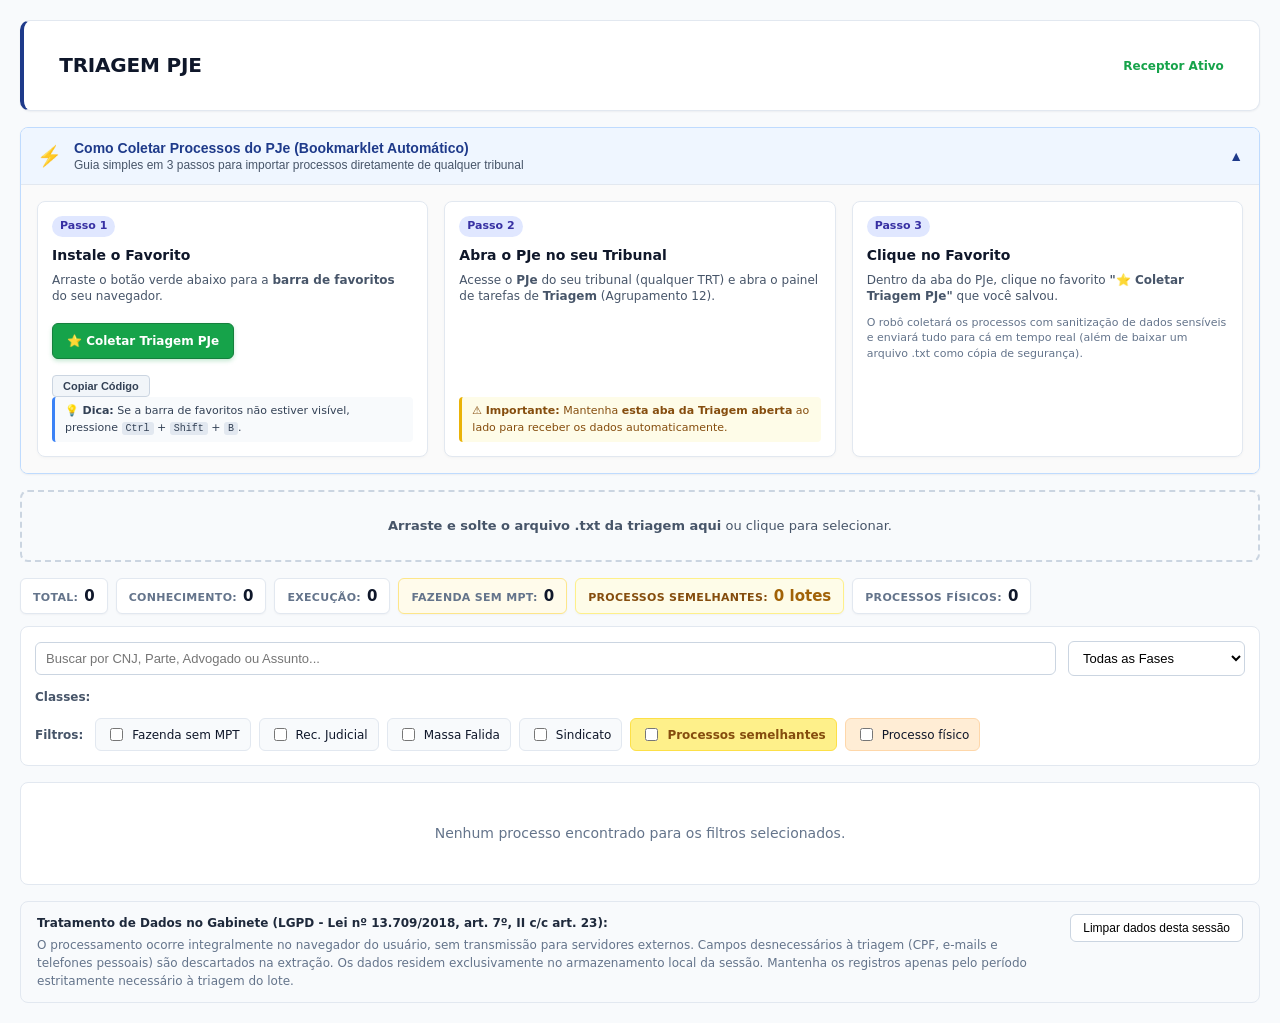
==== index.html @ 424f30b5 "Create index.html" ====
<!DOCTYPE html>
<html lang="pt-BR">
<head>
  <meta charset="utf-8">
  <meta name="viewport" content="width=device-width, initial-scale=1.0">
  <title>Triagem PJe</title>
  <link rel="manifest" href="manifest.json">
  <link rel="icon" type="image/svg+xml" href="icon.svg">
  <meta name="theme-color" content="#1e3a8a">
  <meta name="apple-mobile-web-app-capable" content="yes">
  <meta name="apple-mobile-web-app-status-bar-style" content="black-translucent">
  <style>
:root {
    --primary: #1e3a8a;
    --primary-hover: #1d4ed8;
    --primary-light: #eff6ff;
    --success: #15803d;
    --success-bg: #dcfce7;
    --warning: #b45309;
    --danger: #b91c1c;
    --danger-bg: #fee2e2;
    --gray-50: #f8fafc;
    --gray-100: #f1f5f9;
    --gray-200: #e2e8f0;
    --gray-300: #cbd5e1;
    --gray-400: #94a3b8;
    --gray-500: #64748b;
    --gray-600: #475569;
    --gray-700: #334155;
    --gray-800: #1e293b;
    --gray-900: #0f172a;
    --gray-note: #555;
    --bg-page: #f4f6f9;
    --accent-blue: #2563eb;
    --accent-border: #bfdbfe;
    --dropzone-bg: #f8faff;
    --dropzone-border: #93c5fd;
    --fazenda-bg: #fef08a;
    --fazenda-ink: #854d0e;
    --fazenda-border: #fde047;
    --adv-bg: #ede9fe;
    --adv-ink: #5b21b6;
    --adv-border: #ddd6fe;
    --success-border: #86efac;
    --danger-border: #fca5a5;
    --radius: 10px;
    --radius-sm: 6px;
    --radius-pill: 999px;
    --shadow-sm: 0 1px 2px rgba(15,23,42,0.05);
    --shadow-md: 0 4px 10px -2px rgba(15,23,42,0.07), 0 2px 4px -2px rgba(15,23,42,0.04);
    --shadow-lg: 0 10px 15px -3px rgba(15,23,42,0.08), 0 4px 6px -4px rgba(15,23,42,0.03);
    --space-3xs: 0.25rem;
    --space-2xs: 0.5rem;
    --space-xs: 0.75rem;
    --space-sm: 1rem;
    --space-md: 1.5rem;
    --space-lg: 2rem;
    --space-xl: 3rem;
    --ease-out: cubic-bezier(0.16, 1, 0.3, 1);
    --dur-fast: 120ms;
    --dur-base: 180ms;
  }

  * { box-sizing: border-box; }
  :focus-visible {
    outline: 2px solid var(--primary-hover);
    outline-offset: 2px;
  }
  body {
    font-family: -apple-system, BlinkMacSystemFont, "Segoe UI", Roboto, Helvetica, Arial, sans-serif;
    margin: 0;
    background: var(--bg-page);
    color: var(--gray-800);
    line-height: 1.5;
    -webkit-font-smoothing: antialiased;
  }

  .wrap {
    max-width: 1200px;
    margin: 0 auto;
    padding: var(--space-xl) var(--space-md) 5rem;
  }

  @media (prefers-reduced-motion: reduce) {
    * { transition-duration: 0.01ms !important; animation-duration: 0.01ms !important; }
  }

  header {
    background: white;
    border: 1px solid var(--gray-200);
    border-radius: var(--radius);
    padding: var(--space-lg) 2.2rem;
    margin-bottom: var(--space-lg);
    box-shadow: var(--shadow-sm);
    border-left: 4px solid var(--primary);
  }
  .header-badge {
    display: inline-flex;
    align-items: center;
    gap: 0.4rem;
    background: var(--primary-light);
    color: var(--primary);
    font-size: 0.74rem;
    font-weight: 700;
    text-transform: uppercase;
    letter-spacing: 0.08em;
    padding: 4px 10px;
    border-radius: var(--radius-pill);
    margin-bottom: var(--space-sm);
  }
  h1 {
    font-size: 1.65rem;
    color: var(--gray-900);
    margin: 0 0 var(--space-2xs) 0;
    font-weight: 800;
    letter-spacing: -0.01em;
    line-height: 1.25;
  }
  .header-desc {
    color: var(--gray-600);
    font-size: 1rem;
    margin: 0 0 var(--space-md) 0;
    max-width: 68ch;
  }
  .header-info-box {
    background: var(--gray-50);
    border: 1px solid var(--gray-200);
    border-radius: var(--radius-sm);
    padding: var(--space-sm) 1.2rem;
    font-size: 0.87rem;
    color: var(--gray-700);
  }

  section {
    background: white;
    border: 1px solid var(--gray-200);
    border-radius: var(--radius);
    padding: var(--space-lg) 2rem;
    margin-bottom: var(--space-lg);
    box-shadow: var(--shadow-sm);
  }
  section h2 {
    font-size: 1.2rem;
    color: var(--gray-900);
    margin-top: 0;
    margin-bottom: var(--space-md);
    font-weight: 700;
    letter-spacing: -0.005em;
    display: flex;
    align-items: center;
    gap: var(--space-xs);
  }
  .passo-num {
    display: inline-flex;
    align-items: center;
    justify-content: center;
    width: 1.9rem;
    height: 1.9rem;
    border-radius: 50%;
    background: var(--primary);
    color: white;
    font-size: 0.9rem;
    font-weight: 700;
    flex-shrink: 0;
  }
  .section-subtitle {
    color: var(--gray-600);
    font-size: 0.92rem;
    margin-top: -0.6rem;
    margin-bottom: var(--space-md);
  }

  .install-link-box {
    background: var(--primary-light);
    border: 1px solid var(--accent-border);
    border-radius: var(--radius);
    padding: var(--space-md);
    text-align: center;
    margin: var(--space-sm) 0;
  }
  .install-link-box a.btn-instalar {
    display: inline-block;
    padding: 11px 26px;
    background: var(--accent-blue);
    color: white;
    border-radius: var(--radius-pill);
    text-decoration: none;
    font-weight: 700;
    font-size: 1rem;
    transition: background var(--dur-base) var(--ease-out), transform var(--dur-fast) var(--ease-out), box-shadow var(--dur-base) var(--ease-out);
    box-shadow: var(--shadow-sm);
  }
  .install-link-box a.btn-instalar:hover { background: var(--primary-hover); box-shadow: var(--shadow-md); transform: translateY(-1px); }
  .install-link-box a.btn-instalar:active { transform: translateY(0); }
  .install-link-box .sub { margin-top: var(--space-xs); font-size: 0.85rem; color: var(--gray-600); }

  .upload-area {
    border: 2px dashed var(--dropzone-border);
    border-radius: var(--radius);
    padding: 2rem 1.5rem;
    text-align: center;
    background: var(--dropzone-bg);
    cursor: pointer;
    transition: border-color var(--dur-base) var(--ease-out), background var(--dur-base) var(--ease-out);
    position: relative;
  }
  .upload-area:hover, .upload-area.dragover {
    border-color: var(--accent-blue);
    background: var(--primary-light);
  }
  .upload-area input[type=file] {
    position: absolute;
    top: 0; left: 0; width: 100%; height: 100%;
    opacity: 0;
    cursor: pointer;
  }
  .upload-title { font-size: 1.05rem; font-weight: 700; color: var(--gray-900); margin-bottom: var(--space-3xs); }
  .upload-sub { font-size: 0.85rem; color: var(--gray-600); }

  .file-loaded-badge {
    display: none;
    margin-top: var(--space-xs);
    background: var(--success-bg);
    color: var(--success);
    padding: 6px 14px;
    border-radius: var(--radius-pill);
    font-size: 0.85rem;
    font-weight: 600;
  }

  .stats-bar {
    display: none;
    align-items: center;
    flex-wrap: wrap;
    gap: 0.4rem var(--space-sm);
    margin: var(--space-md) 0;
    padding: var(--space-2xs) var(--space-sm);
    background: var(--gray-50);
    border: 1px solid var(--gray-200);
    border-radius: var(--radius-sm);
    font-size: 0.85rem;
    color: var(--gray-700);
  }
  .stats-bar-sep { color: var(--gray-400); }
  .stats-bar-item b { font-weight: 800; }
  .stats-bar-item.fazenda b { color: var(--warning); }
  .stats-bar-item.alert b { color: var(--danger); }
  .stats-bar-item.ok b { color: var(--success); }

  .panels-grid {
    display: none;
    grid-template-columns: 1fr 1fr;
    gap: var(--space-md);
    margin: var(--space-md) 0;
  }
  @media (max-width: 800px) { .panels-grid { grid-template-columns: 1fr; } }
  .panel {
    border: 1px solid var(--gray-200);
    border-radius: var(--radius-sm);
    background: var(--gray-50);
    max-height: 280px;
    overflow-y: auto;
  }
  .panel h3 {
    position: sticky;
    top: 0;
    background: var(--gray-100);
    margin: 0;
    padding: var(--space-xs) 1rem;
    font-size: 0.85rem;
    font-weight: 700;
    color: var(--gray-700);
    border-bottom: 1px solid var(--gray-200);
  }
  .panel-row {
    display: flex;
    justify-content: space-between;
    align-items: center;
    gap: var(--space-2xs);
    padding: var(--space-2xs) 1rem;
    border-bottom: 1px solid var(--gray-200);
    font-size: 0.85rem;
    cursor: pointer;
    transition: background var(--dur-fast) var(--ease-out);
  }
  .panel-row:last-child { border-bottom: none; }
  .panel-row:hover { background: var(--primary-light); }
  .panel-row .qtd {
    flex-shrink: 0;
    background: white;
    border: 1px solid var(--gray-300);
    border-radius: var(--radius-pill);
    padding: 1px 8px;
    font-weight: 700;
    font-size: 0.76rem;
    color: var(--gray-700);
  }
  .panel-empty { padding: var(--space-xs) 1rem; font-size: 0.82rem; color: var(--gray-600); font-style: italic; }

  .table-controls {
    display: none;
    flex-direction: column;
    gap: var(--space-md);
    margin: var(--space-md) 0 var(--space-sm);
    padding: var(--space-md) 1.5rem;
    background: white;
    border: 1px solid var(--gray-200);
    border-left: 4px solid var(--primary);
    border-radius: var(--radius-sm);
    box-shadow: var(--shadow-sm);
  }
  .filtros-header h3 { margin: 0 0 0.2rem; font-size: 1.02rem; font-weight: 700; color: var(--gray-900); }
  .filtros-header p { margin: 0; font-size: 0.85rem; color: var(--gray-600); }
  #filtrosResumoCount { font-weight: 700; color: var(--primary); }

  .filtro-grupo { padding-top: var(--space-sm); border-top: 1px solid var(--gray-200); }
  .filtros-header + .filtro-grupo { border-top: none; padding-top: 0; }
  .filtro-grupo-topo { display: flex; align-items: center; justify-content: space-between; gap: 0.6rem; margin-bottom: var(--space-2xs); }
  .filtro-grupo-titulo { display: block; font-size: 0.76rem; font-weight: 700; color: var(--gray-600); text-transform: uppercase; letter-spacing: 0.05em; margin-bottom: var(--space-2xs); }
  .filtro-grupo-topo .filtro-grupo-titulo { margin-bottom: 0; }
  .filtro-grupo-acoes { display: flex; gap: 0.9rem; }
  .link-acao {
    background: none; border: none; padding: 0; cursor: pointer;
    font-size: 0.78rem; font-weight: 700; color: var(--primary);
    text-decoration: underline;
    text-underline-offset: 2px;
    transition: color var(--dur-fast) var(--ease-out);
  }
  .link-acao:hover { color: var(--primary-hover); }

  .facet-row { display: flex; flex-wrap: wrap; gap: var(--space-2xs); align-items: center; }
  .chip {
    display: inline-flex;
    align-items: center;
    gap: 6px;
    background: white;
    border: 1px solid var(--gray-300);
    border-radius: var(--radius-pill);
    padding: 5px 12px;
    font-size: 0.83rem;
    font-weight: 600;
    cursor: pointer;
    color: var(--gray-700);
    transition: background var(--dur-fast) var(--ease-out), border-color var(--dur-fast) var(--ease-out), color var(--dur-fast) var(--ease-out);
  }
  .chip:hover { background: var(--gray-100); }
  .chip.active { background: var(--primary); color: white; border-color: var(--primary); }
  .chip .chip-count {
    background: rgba(0,0,0,0.06);
    border-radius: var(--radius-pill);
    padding: 1px 7px;
    font-size: 0.74rem;
    font-weight: 700;
  }
  .chip.active .chip-count { background: rgba(255,255,255,0.25); }
  .chip.chip-warn.active { background: var(--warning); border-color: var(--warning); color: white; }
  .chip.removable.active { background: var(--danger); border-color: var(--danger); }
  .chip.removable.active::after { content: " ×"; }

  .controls-bottom-row { display: flex; flex-wrap: wrap; gap: var(--space-sm); align-items: center; justify-content: space-between; padding-top: var(--space-sm); border-top: 1px solid var(--gray-200); }
  .search-box { min-width: 220px; flex: 1; max-width: 320px; }
  .search-box input {
    width: 100%;
    padding: 7px 10px;
    font-size: 0.85rem;
    border: 1px solid var(--gray-300);
    border-radius: var(--radius-sm);
    transition: border-color var(--dur-fast) var(--ease-out);
  }
  .search-box input:hover { border-color: var(--gray-400); }
  .action-buttons { display: flex; gap: var(--space-2xs); flex-wrap: wrap; }

  .btn-copiar {
    background: white;
    border: 1px solid var(--gray-300);
    border-radius: var(--radius-sm);
    padding: 5px 12px;
    font-size: 0.82rem;
    font-weight: 600;
    cursor: pointer;
    color: var(--gray-700);
    transition: background var(--dur-fast) var(--ease-out), border-color var(--dur-fast) var(--ease-out);
  }
  .btn-copiar:hover { background: var(--gray-100); border-color: var(--gray-400); }

  .table-wrapper {
    display: none;
    overflow-x: auto;
    border: 1px solid var(--gray-200);
    border-radius: var(--radius-sm);
    box-shadow: var(--shadow-sm);
    margin-top: var(--space-sm);
  }
  table { border-collapse: collapse; width: 100%; min-width: 860px; table-layout: fixed; background: white; font-size: 0.87rem; text-align: left; }
  col.col-cnj { width: 45%; }
  col.col-recurso { width: 8%; }
  col.col-patronos { width: 0; display: none; }
  col.col-assuntos { width: 33%; }
  col.col-data { width: 14%; }
  #tabela.show-patronos col.col-cnj { width: 38%; }
  #tabela.show-patronos col.col-recurso { width: 7%; }
  #tabela.show-patronos col.col-patronos { width: 20%; display: table-column; }
  #tabela.show-patronos col.col-assuntos { width: 23%; }
  #tabela.show-patronos col.col-data { width: 12%; }
  .col-patronos-cell { display: none; }
  #tabela.show-patronos .col-patronos-cell { display: table-cell; }
  th {
    background: var(--gray-800);
    color: white;
    padding: 10px 12px;
    font-weight: 600;
    font-size: 0.78rem;
    letter-spacing: 0.02em;
    position: sticky;
    top: 0;
  }
  th.sortable { cursor: pointer; user-select: none; transition: background var(--dur-fast) var(--ease-out); }
  th.sortable:hover { background: var(--gray-700); }
  td { border-top: 1px solid var(--gray-200); padding: 10px 12px; vertical-align: top; overflow-wrap: break-word; word-break: break-word; }
  tr:nth-child(even) { background: var(--gray-50); }
  tr { transition: background var(--dur-fast) var(--ease-out); }
  tr:hover { background: var(--gray-100); }

  .cnj-cell { font-family: ui-monospace, SFMono-Regular, Menlo, monospace; font-size: 0.89rem; font-weight: 700; color: var(--gray-900); display: flex; align-items: center; gap: 0.4rem; flex-wrap: wrap; }
  .cnj-cell span { word-break: normal; overflow-wrap: normal; }
  .btn-copy-cnj {
    background: transparent;
    border: 1px solid var(--gray-300);
    border-radius: var(--radius-sm);
    padding: 1px 6px;
    font-size: 0.72rem;
    cursor: pointer;
    color: var(--gray-600);
    flex-shrink: 0;
    transition: background var(--dur-fast) var(--ease-out), color var(--dur-fast) var(--ease-out), border-color var(--dur-fast) var(--ease-out);
  }
  .btn-copy-cnj:hover { background: white; color: var(--primary); border-color: var(--primary); }

  .partes-resumo { margin-top: 4px; font-size: 0.82rem; font-weight: 400; color: var(--gray-700); line-height: 1.45; overflow-wrap: break-word; word-break: break-word; }
  .parte-fazenda { background: var(--fazenda-bg); color: var(--fazenda-ink); border: 1px solid var(--fazenda-border); border-radius: 4px; padding: 0 5px; font-weight: 700; }
  .parte-versus { color: var(--gray-400); font-weight: 700; margin: 0 3px; }
  .parte-mais { color: var(--gray-600); font-style: italic; }

  .tags-container { display: flex; flex-wrap: wrap; gap: 4px; }
  .tag-fp, .tag-assunto, .tag-adv { max-width: 100%; overflow-wrap: break-word; word-break: break-word; }
  .tag-fp { display: inline-block; padding: 2px 7px; border-radius: 4px; font-size: 0.76rem; font-weight: 600; background: var(--fazenda-bg); color: var(--fazenda-ink); border: 1px solid var(--fazenda-border); }
  .tag-assunto { display: inline-block; padding: 2px 7px; border-radius: 4px; font-size: 0.76rem; background: var(--gray-100); color: var(--gray-700); border: 1px solid var(--gray-300); }
  .tag-adv { display: inline-block; padding: 2px 7px; border-radius: 4px; font-size: 0.76rem; background: var(--adv-bg); color: var(--adv-ink); border: 1px solid var(--adv-border); }
  .badge-status { display: inline-flex; align-items: center; gap: 0.3rem; padding: 3px 9px; border-radius: var(--radius-pill); font-size: 0.76rem; font-weight: 700; white-space: nowrap; }
  .badge-status.nao { background: var(--danger-bg); color: var(--danger); border: 1px solid var(--danger-border); }
  .badge-status.sim { background: var(--success-bg); color: var(--success); border: 1px solid var(--success-border); }
  .badge-classe { display: inline-block; padding: 2px 8px; border-radius: 4px; font-size: 0.76rem; font-weight: 700; background: var(--primary-light); color: var(--primary); white-space: nowrap; }

  #vazio { color: var(--gray-600); text-align: center; padding: var(--space-lg) 1rem; font-style: italic; background: var(--gray-50); border-radius: var(--radius-sm); border: 1px dashed var(--gray-300); margin-top: var(--space-sm); }

  details.avancado { margin-top: var(--space-lg); border-top: 1px solid var(--gray-200); padding-top: var(--space-sm); }
  details.avancado summary { cursor: pointer; font-weight: 600; color: var(--gray-700); font-size: 0.9rem; user-select: none; transition: color var(--dur-fast) var(--ease-out); }
  details.avancado summary:hover { color: var(--primary); }
  .config { display: flex; gap: var(--space-sm); flex-wrap: wrap; margin: var(--space-sm) 0; }
  .config div { flex: 1; min-width: 260px; }
  textarea {
    width: 100%;
    height: 140px;
    font-family: ui-monospace, SFMono-Regular, Menlo, monospace;
    font-size: 0.8rem;
    padding: 8px;
    border: 1px solid var(--gray-300);
    border-radius: var(--radius-sm);
    box-sizing: border-box;
    transition: border-color var(--dur-fast) var(--ease-out);
  }
  textarea:hover { border-color: var(--gray-400); }
  label.campo { font-weight: 700; font-size: 0.8rem; display: block; margin-bottom: 4px; color: var(--gray-700); }
  .controls-avancado { margin: var(--space-xs) 0; display: flex; gap: var(--space-xs); align-items: center; flex-wrap: wrap; }

  .toast {
    position: fixed;
    bottom: 20px;
    right: 20px;
    background: var(--gray-900);
    color: white;
    padding: 10px 18px;
    border-radius: var(--radius-sm);
    font-size: 0.88rem;
    box-shadow: var(--shadow-lg);
    z-index: 9999;
    opacity: 0;
    transform: translateY(10px);
    transition: opacity var(--dur-base) var(--ease-out), transform var(--dur-base) var(--ease-out);
    pointer-events: none;
  }
  .toast.show { opacity: 1; transform: translateY(0); }

  /* Painel de Agrupamentos e Clusters Negociais */
  .painel-agrupamentos-grid {
    display: grid;
    grid-template-columns: repeat(auto-fit, minmax(260px, 1fr));
    gap: 12px;
  }
  .painel-agrupamentos-grid.painel-reclamadas-apenas {
    display: block;
  }
  .grade-reclamadas-chips {
    display: grid;
    grid-template-columns: repeat(auto-fill, minmax(240px, 1fr));
    gap: 8px;
  }
  .card-agrupamento {
    background: #ffffff;
    border: 1px solid #e2e8f0;
    border-radius: 8px;
    padding: 12px;
    box-shadow: var(--shadow-sm);
  }
  .card-agrupamento-header {
    display: flex;
    justify-content: space-between;
    align-items: center;
    margin-bottom: 8px;
    padding-bottom: 6px;
    border-bottom: 1px solid #f1f5f9;
  }
  .card-agrupamento-titulo {
    font-size: 12px;
    font-weight: 700;
    color: #1e293b;
    text-transform: uppercase;
    letter-spacing: 0.5px;
  }
  .card-agrupamento-badge {
    font-size: 11px;
    font-weight: 600;
    color: #64748b;
    background: #f1f5f9;
    padding: 2px 6px;
    border-radius: 4px;
  }
  .card-agrupamento-badge.badge-destaque {
    background: #fef08a;
    color: #854d0e;
    font-weight: 700;
  }
  .item-agrupamento-clicavel {
    padding: 6px 8px;
    margin-bottom: 4px;
    border-radius: 6px;
    cursor: pointer;
    transition: background 0.15s ease, border-color 0.15s ease;
    border: 1px solid transparent;
  }
  .item-agrupamento-clicavel:hover {
    background: #f8fafc;
    border-color: #cbd5e1;
  }
  .item-agrupamento-topo {
    display: flex;
    justify-content: space-between;
    align-items: center;
    font-size: 12px;
    gap: 8px;
  }
  .item-nome {
    font-weight: 600;
    color: #0f172a;
    white-space: nowrap;
    overflow: hidden;
    text-overflow: ellipsis;
    flex: 1;
  }
  .item-qtd {
    font-size: 11px;
    font-weight: 700;
    color: #2563eb;
    background: #eff6ff;
    padding: 1px 6px;
    border-radius: 4px;
    white-space: nowrap;
  }
  .item-subinfo {
    font-size: 11px;
    color: #64748b;
    white-space: nowrap;
    overflow: hidden;
    text-overflow: ellipsis;
    margin-top: 2px;
  }
  .btn-filtrar-todos-escala {
    width: 100%;
    margin-top: 8px;
    padding: 6px 10px;
    background: #fef08a;
    border: 1px solid #fde047;
    border-radius: 4px;
    font-size: 11px;
    font-weight: 700;
    color: #854d0e;
    cursor: pointer;
    transition: background 0.15s ease;
  }
  .btn-filtrar-todos-escala:hover {
    background: #fde047;
  }
  .texto-vazio-card {
    font-size: 12px;
    color: #94a3b8;
    margin: 8px 0;
    font-style: italic;
  }

  /* Sanfona Retrátil: Tutorial Bookmarklet Didático */
  .card-sanfona-bookmarklet {
    background: #ffffff;
    border: 1px solid #bfdbfe;
    border-radius: 8px;
    overflow: hidden;
    margin-bottom: 16px;
    box-shadow: var(--shadow-sm);
  }
  .btn-sanfona-header {
    width: 100%;
    background: #eff6ff;
    border: none;
    padding: 12px 16px;
    display: flex;
    justify-content: space-between;
    align-items: center;
    cursor: pointer;
    text-align: left;
    transition: background 0.15s ease;
  }
  .btn-sanfona-header:hover {
    background: #dbeafe;
  }
  .sanfona-header-info {
    display: flex;
    align-items: center;
    gap: 12px;
  }
  .sanfona-icone {
    font-size: 20px;
  }
  .sanfona-titulo {
    font-size: 14px;
    font-weight: 700;
    color: #1e3a8a;
  }
  .sanfona-subtitulo {
    font-size: 12px;
    color: #475569;
    margin-top: 2px;
  }
  .sanfona-seta {
    font-size: 14px;
    color: #1e3a8a;
    font-weight: 700;
  }
  .sanfona-corpo {
    padding: 16px;
    border-top: 1px solid #e2e8f0;
    background: #fafafa;
  }
  .passos-bookmarklet-grid {
    display: grid;
    grid-template-columns: repeat(auto-fit, minmax(280px, 1fr));
    gap: 16px;
  }
  .card-passo {
    background: #ffffff;
    border: 1px solid #e2e8f0;
    border-radius: 8px;
    padding: 14px;
    display: flex;
    flex-direction: column;
    box-shadow: 0 1px 3px rgba(0,0,0,0.03);
  }
  .passo-numero {
    display: inline-block;
    background: #e0e7ff;
    color: #3730a3;
    font-size: 11px;
    font-weight: 700;
    padding: 2px 8px;
    border-radius: 999px;
    width: fit-content;
    margin-bottom: 8px;
  }
  .passo-titulo {
    font-size: 14px;
    font-weight: 700;
    color: #0f172a;
    margin-bottom: 6px;
  }
  .passo-desc {
    font-size: 12px;
    color: #475569;
    margin: 0 0 10px 0;
    line-height: 1.4;
  }
  .passo-acao {
    margin: 8px 0;
  }
  .btn-arrastar-bookmarklet {
    display: inline-block;
    background: #16a34a;
    color: #ffffff !important;
    text-decoration: none;
    font-size: 12px;
    font-weight: 700;
    padding: 8px 14px;
    border-radius: 6px;
    cursor: grab;
    border: 1px solid #15803d;
    box-shadow: 0 2px 4px rgba(22,163,74,0.25);
    transition: background 0.15s ease, transform 0.15s ease;
  }
  .btn-arrastar-bookmarklet:hover {
    background: #15803d;
    transform: translateY(-1px);
  }
  .btn-arrastar-bookmarklet:active {
    cursor: grabbing;
  }
  .btn-copiar-codigo-bm {
    background: #f1f5f9;
    border: 1px solid #cbd5e1;
    color: #334155;
    padding: 4px 10px;
    font-size: 11px;
    font-weight: 600;
    border-radius: 4px;
    cursor: pointer;
    transition: background 0.15s ease;
  }
  .btn-copiar-codigo-bm:hover {
    background: #e2e8f0;
  }
  .msg-copiado-bm {
    font-size: 11px;
    color: #16a34a;
    font-weight: 600;
  }
  .passo-dica {
    margin-top: auto;
    font-size: 11px;
    padding: 6px 10px;
    background: #f8fafc;
    border-left: 3px solid #3b82f6;
    border-radius: 4px;
    color: #334155;
  }
  .passo-dica kbd {
    background: #e2e8f0;
    padding: 1px 4px;
    border-radius: 3px;
    font-family: monospace;
    font-size: 10px;
  }
  .btn-instalar-app {
    display: inline-flex;
    align-items: center;
    gap: 6px;
    background: #0284c7;
    color: #ffffff;
    border: none;
    padding: 6px 12px;
    border-radius: 6px;
    font-size: 12px;
    font-weight: 700;
    cursor: pointer;
    transition: background 0.15s ease;
  }
  .btn-instalar-app:hover {
    background: #0369a1;
  }

  /* Enterprise Data Table: Sticky Header Permanente */
  .tabela-triagem thead th {
    position: sticky !important;
    top: 0 !important;
    z-index: 10 !important;
    background: #f8fafc !important;
    box-shadow: inset 0 -1px 0 #cbd5e1, 0 2px 4px rgba(15,23,42,0.05) !important;
  }

  /* Enterprise Data Table: Keyboard-First Navigation & Linha em Foco */
  .tabela-triagem tbody tr.linha-processo {
    outline: none;
    transition: background 0.12s ease, outline 0.12s ease;
  }
  .tabela-triagem tbody tr.linha-processo:hover {
    background-color: #f8fafc;
  }
  .tabela-triagem tbody tr.linha-processo.linha-em-foco {
    outline: 2px solid #2563eb !important;
    outline-offset: -2px !important;
    background-color: #eff6ff !important;
  }
  .tabela-triagem tbody tr.linha-processo.linha-selecionada {
    background-color: #f0fdf4;
  }
  .tabela-triagem tbody tr.linha-processo.linha-selecionada.linha-em-foco {
    background-color: #dcfce7 !important;
    outline: 2px solid #16a34a !important;
  }

  /* Alinhamento Numérico Tabular (Coluna Desde) */
  .coluna-tempo-tarefa {
    font-variant-numeric: tabular-nums;
    font-feature-settings: "tnum";
    font-family: ui-monospace, SFMono-Regular, Menlo, Monaco, Consolas, monospace;
  }

  /* Micro-KPI Cards Horizontais (Dashboard Tufteano) */
  .grade-micro-kpis {
    display: flex;
    gap: 8px;
    align-items: stretch;
    flex-wrap: wrap;
  }
  .card-micro-kpi {
    background: #ffffff;
    border: 1px solid #e2e8f0;
    border-radius: 6px;
    padding: 6px 12px;
    display: flex;
    align-items: baseline;
    gap: 6px;
    box-shadow: 0 1px 2px rgba(15,23,42,0.04);
    transition: border-color 0.15s ease;
  }
  .card-micro-kpi:hover {
    border-color: #cbd5e1;
  }
  .card-micro-kpi .kpi-label {
    font-size: 11px;
    font-weight: 600;
    color: #64748b;
    text-transform: uppercase;
    letter-spacing: 0.3px;
  }
  .card-micro-kpi .kpi-valor {
    font-size: 15px;
    font-weight: 800;
    color: #0f172a;
    font-variant-numeric: tabular-nums;
  }
  .card-micro-kpi.kpi-alerta-fazenda {
    background: #fffbeb;
    border-color: #fde68a;
  }
  .card-micro-kpi.kpi-alerta-fazenda.tem-pendencia {
    background: #fef2f2;
    border-color: #fecaca;
  }
  .card-micro-kpi.kpi-alerta-fazenda.tem-pendencia .kpi-label {
    color: #991b1b;
  }
  .card-micro-kpi.kpi-alerta-fazenda.tem-pendencia .kpi-valor {
    color: #b91c1c;
  }
  .card-micro-kpi.kpi-destaque-semelhantes {
    background: #fefce8;
    border-color: #fef08a;
  }
  .card-micro-kpi.kpi-destaque-semelhantes .kpi-label {
    color: #854d0e;
  }
  .card-micro-kpi.kpi-destaque-semelhantes .kpi-valor {
    color: #a16207;
  }
  </style>
</head>
<body style="margin:0;padding:20px;background:var(--bg-canvas, #f8fafc);font-family:system-ui,-apple-system,sans-serif;color:var(--text-primary, #0f172a);">
  <div id="app" style="max-width:1440px;margin:0 auto;"></div>

  <script type="module">

// ==========================================================
// DADOS DE REFERÊNCIA EMBUTIDOS (TPU E FAZENDA PÚBLICA)
// ==========================================================
const DADOS_TERMOS_FAZENDA = {"termosA":["MUNICIPIO DE|MUNICIPIO DO|MUNICIPIO DA","PREFEITURA","ESTADO DE|ESTADO DO|ESTADO DA","FAZENDA (PUBLICA|DO ESTADO|NACIONAL|MUNICIPAL)","PROCURADORIA (GERAL|DO ESTADO|DO MUNICIPIO|REGIONAL|FEDERAL)","\\bAGU\\b|\\bPGFN\\b|\\bPGF\\b","UNIAO FEDERAL","\\bD\\.?E\\.?R\\.?\\b|DEPARTAMENTO DE ESTRADAS DE RODAGEM","\\bDAEE\\b|DEPARTAMENTO DE AGUAS E ENERGIA ELETRICA","\\bDETRAN\\b|DEPARTAMENTO ESTADUAL DE TRANSITO","AUTARQUIA","SUPERINTENDENCIA (DO|DA|DE|REGIONAL|FEDERAL)","\\bINSS\\b|INSTITUTO NACIONAL DO SEGURO SOCIAL","\\bIBGE\\b|\\bIBAMA\\b|\\bICMBIO\\b|\\bINCRA\\b|\\bINPI\\b|\\bINMETRO\\b","\\bDNIT\\b|DEPARTAMENTO NACIONAL DE INFRAESTRUTURA DE TRANSPORTES","\\bANATEL\\b|\\bANVISA\\b|\\bANEEL\\b|\\bANAC\\b|\\bANTT\\b|\\bANP\\b|\\bANS\\b|\\bANTAQ\\b|\\bANCINE\\b","AGENCIA NACIONAL|AGENCIA REGULADORA|AGENCIA ESTADUAL","\\bIPESP\\b|\\bSPPREV\\b|SAO PAULO PREVIDENCIA","\\bIPREM\\b|INSTITUTO DE PREVIDENCIA","\\bIAMSPE\\b|INSTITUTO DE ASSISTENCIA MEDICA AO SERVIDOR","\\bIMESC\\b","\\bBUTANTA\\b|\\bBUTANTAN\\b|INSTITUTO BUTANTA|FUNDACAO BUTANTAN","INSTITUTO ADOLFO LUTZ|INSTITUTO PASTEUR|INSTITUTO DE BOTANICA|INSTITUTO FLORESTAL|INSTITUTO GEOLOGICO","\\bIPT\\b|INSTITUTO DE PESQUISAS TECNOLOGICAS","\\bIPEN\\b|INSTITUTO DE PESQUISAS ENERGETICAS E NUCLEARES","\\bUSP\\b|UNIVERSIDADE DE SAO PAULO","\\bUNESP\\b|UNIVERSIDADE ESTADUAL PAULISTA","\\bUNICAMP\\b|UNIVERSIDADE ESTADUAL DE CAMPINAS","\\bUNIFESP\\b|UNIVERSIDADE FEDERAL DE","\\bUFABC\\b|\\bUFSCAR\\b","UNIVERSIDADE FEDERAL|UNIVERSIDADE ESTADUAL|FACULDADE PUBLICA","INSTITUTO FEDERAL DE","CENTRO (ESTADUAL DE EDUCACAO TECNOLOGICA )?PAULA SOUZA|\\bFATEC\\b|\\bETEC\\b","EMPRESA BRASILEIRA DE CORREIOS E TELEGRAFOS|\\bECT\\b","\\bINFRAERO\\b|EMPRESA BRASILEIRA DE INFRAESTRUTURA AEROPORTUARIA","FUNDACAO (PUBLICA|MUNICIPAL|ESTADUAL|FEDERAL)|\\bFUNDACAO CASA\\b|CENTRO DE ATENDIMENTO SOCIOEDUCATIVO AO ADOLESCENTE","\\bPROCON\\b|FUNDACAO DE PROTECAO E DEFESA DO CONSUMIDOR","\\bHOSPITAL DAS CLINICAS\\b|HOSPITAL REGIONAL|HOSPITAL GERAL DE|HOSPITAL MUNICIPAL DE|HOSPITAL ESTADUAL DE","\\bSEADE\\b|\\bFAPESP\\b","\\bEMTU\\b|EMPRESA METROPOLITANA DE TRANSPORTES URBANOS","\\bPRODESP\\b|COMPANHIA DE PROCESSAMENTO DE DADOS DO ESTADO","CONSORCIO INTERMUNICIPAL","SERVICO AUTONOMO DE AGUA E ESGOTO|\\bSAAE\\b","DISTRITO FEDERAL","CAMARA MUNICIPAL","GOVERNO DO ESTADO","SECRETARIA (DE|DA|DO|ESTADUAL|MUNICIPAL)"],"termosB":["\\bANAC\\b","\\bANATEL\\b","\\bANS\\b","\\bANTT\\b","\\bANVISA\\b","\\bARSESP\\b","\\bARTESP\\b","\\bBACEN\\b|BANCO CENTRAL DO BRASIL","\\bCAPES\\b","\\bCNPQ\\b","\\bCEETEPS\\b|CENTRO PAULA SOUZA","\\bCOREN-?SP\\b","\\bCRA-?SP\\b","\\bCRC-?SP\\b","\\bCREA-?SP\\b","\\bCREFITO-?3\\b","\\bCREMESP\\b","\\bCRO-?SP\\b","\\bCVM\\b","CONSORCIO INTERMUNICIPAL DO GRANDE ABC","\\bECT\\b|CORREIOS","\\bDAEE\\b","\\bDER-?SP\\b","\\bDETRAN-?SP\\b","ESTADO DE SAO PAULO|FAZENDA PUBLICA ESTADUAL|\\bPGE-?SP\\b","\\bFAMEMA\\b","\\bFAMERP\\b","\\bFAPESP\\b","\\bFIOCRUZ\\b","\\bFUNAI\\b","\\bFUNDACENTRO\\b","\\bFURP\\b","FUNDACAO CASA-?SP","FUNDACAO FLORESTAL DE SAO PAULO","FUNDACAO ITESP","FUNDACAO MEMORIAL DA AMERICA LATINA","FUNDACAO ONCOCENTRO DE SAO PAULO|\\bFOSP\\b","FUNDACAO PROCON-?SP","FUNDACAO SEADE","\\bHC-?FMRP-?USP\\b","\\bHC-?FMUSP\\b","\\bHSPM\\b","\\bIAMSPE\\b","\\bIBAMA\\b","\\bIBGE\\b","\\bICMBIO\\b","\\bIFSP\\b","\\bIMESC\\b","\\bINCRA\\b","\\bINPI\\b","\\bINSS\\b","\\bIPEM-?SP\\b","\\bIPESP\\b","IPREF GUARULHOS","\\bIPREM-?SP\\b","IPREMM MOGI","IPREVI SAO VICENTE","\\bJUCESP\\b","MUNICIPIO DE ARUJA|PREFEITURA (MUNICIPAL )?DE ARUJA","MUNICIPIO DE BARUERI|PREFEITURA (MUNICIPAL )?DE BARUERI","MUNICIPIO DE BERTIOGA|PREFEITURA (MUNICIPAL )?DE BERTIOGA","MUNICIPIO DE CAIEIRAS|PREFEITURA (MUNICIPAL )?DE CAIEIRAS","MUNICIPIO DE CAJAMAR|PREFEITURA (MUNICIPAL )?DE CAJAMAR","MUNICIPIO DE CARAPICUIBA|PREFEITURA (MUNICIPAL )?DE CARAPICUIBA","MUNICIPIO DE COTIA|PREFEITURA (MUNICIPAL )?DE COTIA","MUNICIPIO DE CUBATAO|PREFEITURA (MUNICIPAL )?DE CUBATAO","MUNICIPIO DE DIADEMA|PREFEITURA (MUNICIPAL )?DE DIADEMA","MUNICIPIO DE EMBU DAS ARTES|PREFEITURA (MUNICIPAL )?DE EMBU DAS ARTES","MUNICIPIO DE EMBU-?GUACU|PREFEITURA (MUNICIPAL )?DE EMBU-?GUACU","MUNICIPIO DE FERRAZ DE VASCONCELOS|PREFEITURA (MUNICIPAL )?DE FERRAZ DE VASCONCELOS","MUNICIPIO DE FRANCISCO MORATO|PREFEITURA (MUNICIPAL )?DE FRANCISCO MORATO","MUNICIPIO DE FRANCO DA ROCHA|PREFEITURA (MUNICIPAL )?DE FRANCO DA ROCHA","MUNICIPIO DE GUARAREMA|PREFEITURA (MUNICIPAL )?DE GUARAREMA","MUNICIPIO DE GUARUJA|PREFEITURA (MUNICIPAL )?DE GUARUJA","MUNICIPIO DE GUARULHOS|PREFEITURA (MUNICIPAL )?DE GUARULHOS","MUNICIPIO DE ITANHAEM|PREFEITURA (MUNICIPAL )?DE ITANHAEM","MUNICIPIO DE ITAPECERICA DA SERRA|PREFEITURA (MUNICIPAL )?DE ITAPECERICA DA SERRA","MUNICIPIO DE ITAPEVI|PREFEITURA (MUNICIPAL )?DE ITAPEVI","MUNICIPIO DE ITAQUAQUECETUBA|PREFEITURA (MUNICIPAL )?DE ITAQUAQUECETUBA","MUNICIPIO DE JANDIRA|PREFEITURA (MUNICIPAL )?DE JANDIRA","MUNICIPIO DE MAIRIPORA|PREFEITURA (MUNICIPAL )?DE MAIRIPORA","MUNICIPIO DE MAUA|PREFEITURA (MUNICIPAL )?DE MAUA","MUNICIPIO DE MOGI DAS CRUZES|PREFEITURA (MUNICIPAL )?DE MOGI DAS CRUZES","MUNICIPIO DE MONGAGUA|PREFEITURA (MUNICIPAL )?DE MONGAGUA","MUNICIPIO DE OSASCO|PREFEITURA (MUNICIPAL )?DE OSASCO","MUNICIPIO DE PERUIBE|PREFEITURA (MUNICIPAL )?DE PERUIBE","MUNICIPIO DE POA|PREFEITURA (MUNICIPAL )?DE POA","MUNICIPIO DE PRAIA GRANDE|PREFEITURA (MUNICIPAL )?DE PRAIA GRANDE","MUNICIPIO DE RIBEIRAO PIRES|PREFEITURA (MUNICIPAL )?DE RIBEIRAO PIRES","MUNICIPIO DE RIO GRANDE DA SERRA|PREFEITURA (MUNICIPAL )?DE RIO GRANDE DA SERRA","MUNICIPIO DE SANTANA DE PARNAIBA|PREFEITURA (MUNICIPAL )?DE SANTANA DE PARNAIBA","MUNICIPIO DE SANTO ANDRE|PREFEITURA (MUNICIPAL )?DE SANTO ANDRE","MUNICIPIO DE SANTOS|PREFEITURA (MUNICIPAL )?DE SANTOS","MUNICIPIO DE SUZANO|PREFEITURA (MUNICIPAL )?DE SUZANO","MUNICIPIO DE SAO BERNARDO DO CAMPO|PREFEITURA (MUNICIPAL )?DE SAO BERNARDO DO CAMPO","MUNICIPIO DE SAO CAETANO DO SUL|PREFEITURA (MUNICIPAL )?DE SAO CAETANO DO SUL","MUNICIPIO DE SAO VICENTE|PREFEITURA (MUNICIPAL )?DE SAO VICENTE","MUNICIPIO DE TABOAO DA SERRA|PREFEITURA (MUNICIPAL )?DE TABOAO DA SERRA","MUNICIPIO DE SAO PAULO|PREFEITURA (MUNICIPAL )?DE SAO PAULO|\\bPGM\\b","\\bOAB-?SP\\b","SAAE GUARULHOS","SAESA SAO CAETANO","\\bSBCPREV\\b","SEMAE MOGI","SEMASA SANTO ANDRE","SP REGULA","\\bSPPREV\\b","\\bUFABC\\b","\\bUNESP\\b","\\bUNICAMP\\b","\\bUNIFESP\\b","\\bUSP\\b","UNIAO FEDERAL|\\bAGU\\b|\\bPFN\\b|\\bPGU\\b|\\bPGF\\b"],"termosVeto":["\\bS\\/?A\\b|\\bS\\.A\\.?\\b","\\bLTDA\\b|LIMITADA","\\bEIRELI\\b|\\bME\\b|\\bEPP\\b","SINDICATO|\\bSIND\\b","COOPERATIVA|\\bCOOP\\b","\\bBRADESCO\\b|\\bITAU\\b|\\bSANTANDER\\b|BANCO DO BRASIL|CAIXA ECONOMICA","SPTRANS|SAO PAULO TRANSPORTE","\\bCET\\b|COMPANHIA DE ENGENHARIA DE TRAFEGO","\\bCPTM\\b","METROPOLITANO DE SAO PAULO|\\bMETRO\\b","\\bSABESP\\b","\\bFGV\\b|GETULIO VARGAS","\\bUNIP\\b|\\bUNINOVE\\b|\\bUNICID\\b|\\bFMU\\b|ANHANGUERA|\\bESTACIO\\b|UNIFAN|UNIFAS|UNIFISA|UNICEUB|\\bFIAP\\b|\\bFIT\\b|\\bFISP\\b|UNIFACS|\\bPUCRS\\b|\\bPUC\\b|\\bMACKENZIE\\b","ASSOCIACAO DE PAIS E MESTRES|\\bAPM\\b","ORGANIZACAO SOCIAL|\\bO\\.?S\\.?\\b","INSTITUTO DE BELEZA|INSTITUTO DE IDIOMAS|INSTITUTO NEYMAR|INSTITUTO AYRTON SENNA|INSTITUTO ONCOLOGICO|INSTITUTO EMBELEZE","\\bSESI\\b|\\bSENAI\\b|\\bSESC\\b|\\bSENAC\\b|SECONCI|\\bSPDM\\b|\\bSEBRAE\\b|\\bSENAR\\b|\\bSEST\\b|\\bSENAT\\b","FEDERAL EXPRESS|\\bFEDEX\\b","COMPANHIA NACIONAL DE ABASTECIMENTO|\\bCONAB\\b","BANCO DO ESTADO|BANESE|BANRISUL","BRK AMBIENTAL|\\bAEGEA\\b|\\bIGUA\\b","FUNDACAO BRADESCO|FUNDACAO CASAS BAHIA|FUNDACAO ESTUDAR|FUNDACAO ABRINQ|FUNDACAO ITAU","FEDERACAO DOS EMPREGADOS|FEDERACAO DOS TRABALHADORES|FEDERACAO DO COMERCIO|FEDERACAO DAS INDUSTRIAS|\\bFIESP\\b|\\bFEBRABAN\\b|FEDERACAO NACIONAL DOS BANCOS"],"termosMpt":["MINISTERIO PUBLICO"]};
const DADOS_ASSUNTOS_TPU = {"864":{"codigo":"864","nome":"DIREITO DO TRABALHO","ramo":"DIREITO DO TRABALHO","caminho":["DIREITO DO TRABALHO"]},"899":{"codigo":"899","nome":"DIREITO CIVIL","ramo":"DIREITO CIVIL","caminho":["DIREITO CIVIL"]},"1654":{"codigo":"1654","nome":"Contrato Individual de Trabalho","ramo":"Contrato Individual de Trabalho","caminho":["DIREITO DO TRABALHO","Contrato Individual de Trabalho"]},"1658":{"codigo":"1658","nome":"Duração do Trabalho","ramo":"Duração do Trabalho","caminho":["DIREITO DO TRABALHO","Duração do Trabalho"]},"1661":{"codigo":"1661","nome":"Horas in Itinere","ramo":"Duração do Trabalho","caminho":["DIREITO DO TRABALHO","Duração do Trabalho","Horas in Itinere"]},"1663":{"codigo":"1663","nome":"Adicional Noturno","ramo":"Duração do Trabalho","caminho":["DIREITO DO TRABALHO","Duração do Trabalho","Adicional Noturno"]},"1666":{"codigo":"1666","nome":"Adicional de Insalubridade","ramo":"Verbas Remuneratórias, Indenizatórias e Benefícios","caminho":["DIREITO DO TRABALHO","Verbas Remuneratórias, Indenizatórias e Benefícios","Adicional","Adicional de Insalubridade"]},"1681":{"codigo":"1681","nome":"Periculosidade","ramo":"Verbas Remuneratórias, Indenizatórias e Benefícios","caminho":["DIREITO DO TRABALHO","Verbas Remuneratórias, Indenizatórias e Benefícios","Adicional","Periculosidade"]},"1690":{"codigo":"1690","nome":"Contribuição Assistencial","ramo":"Direito Sindical e Questões Análogas","caminho":["DIREITO DO TRABALHO","Direito Sindical e Questões Análogas","Contribuição Assistencial"]},"1691":{"codigo":"1691","nome":"Contribuição Confederativa","ramo":"Direito Sindical e Questões Análogas","caminho":["DIREITO DO TRABALHO","Direito Sindical e Questões Análogas","Contribuição Confederativa"]},"1695":{"codigo":"1695","nome":"Direito Coletivo do Trabalho","ramo":"Direito Coletivo do Trabalho","caminho":["DIREITO DO TRABALHO","Direito Coletivo do Trabalho"]},"1697":{"codigo":"1697","nome":"Direito Sindical e Questões Análogas","ramo":"Direito Sindical e Questões Análogas","caminho":["Direito Sindical e Questões Análogas"]},"1703":{"codigo":"1703","nome":"Eleição","ramo":"Direito Sindical e Questões Análogas","caminho":["DIREITO DO TRABALHO","Direito Sindical e Questões Análogas","Eleição"]},"1705":{"codigo":"1705","nome":"Registro de Entidade Sindical","ramo":"Direito Sindical e Questões Análogas","caminho":["DIREITO DO TRABALHO","Direito Sindical e Questões Análogas","Registro de Entidade Sindical"]},"1721":{"codigo":"1721","nome":"Salário In Natura","ramo":"Verbas Remuneratórias, Indenizatórias e Benefícios","caminho":["DIREITO DO TRABALHO","Verbas Remuneratórias, Indenizatórias e Benefícios","Salário / Diferença Salarial","Salário In Natura"]},"1723":{"codigo":"1723","nome":"Assédio Moral","ramo":"Responsabilidade Civil do Empregador","caminho":["DIREITO DO TRABALHO","Responsabilidade Civil do Empregador","Indenizaçao por Dano Moral","Assédio Moral"]},"1724":{"codigo":"1724","nome":"Assédio Sexual","ramo":"Responsabilidade Civil do Empregador","caminho":["DIREITO DO TRABALHO","Responsabilidade Civil do Empregador","Indenizaçao por Dano Moral","Assédio Sexual"]},"1767":{"codigo":"1767","nome":"Cesta Básica","ramo":"Verbas Remuneratórias, Indenizatórias e Benefícios","caminho":["DIREITO DO TRABALHO","Verbas Remuneratórias, Indenizatórias e Benefícios","Cesta Básica"]},"1773":{"codigo":"1773","nome":"Contribuição Sindical","ramo":"Direito Sindical e Questões Análogas","caminho":["DIREITO DO TRABALHO","Direito Sindical e Questões Análogas","Contribuição Sindical"]},"1783":{"codigo":"1783","nome":"Comissões e Percentuais","ramo":"Verbas Remuneratórias, Indenizatórias e Benefícios","caminho":["DIREITO DO TRABALHO","Verbas Remuneratórias, Indenizatórias e Benefícios","Comissões e Percentuais"]},"1789":{"codigo":"1789","nome":"Complemento Temporário Variável de Ajuste ao Piso de Mercado","ramo":"Verbas Remuneratórias, Indenizatórias e Benefícios","caminho":["DIREITO DO TRABALHO","Verbas Remuneratórias, Indenizatórias e Benefícios","Complemento Temporário Variável de Ajuste ao Piso de Mercado"]},"1806":{"codigo":"1806","nome":"Alteração Contratual ou das Condições de Trabalho","ramo":"Contrato Individual de Trabalho","caminho":["DIREITO DO TRABALHO","Contrato Individual de Trabalho","Alteração Contratual ou das Condições de Trabalho"]},"1807":{"codigo":"1807","nome":"Contrato de Experiência - Nulidade","ramo":"Contrato Individual de Trabalho","caminho":["DIREITO DO TRABALHO","Contrato Individual de Trabalho","Contrato por Prazo Determinado","Contrato de Experiência - Nulidade"]},"1814":{"codigo":"1814","nome":"Contrato Nulo - Efeitos","ramo":"Contrato Individual de Trabalho","caminho":["DIREITO DO TRABALHO","Contrato Individual de Trabalho","Administração Pública","Contrato Nulo - Efeitos"]},"1816":{"codigo":"1816","nome":"Contrato por Prazo Determinado","ramo":"Contrato Individual de Trabalho","caminho":["DIREITO DO TRABALHO","Contrato Individual de Trabalho","Contrato por Prazo Determinado"]},"1822":{"codigo":"1822","nome":"Contrato Temporário","ramo":"Contrato Individual de Trabalho","caminho":["DIREITO DO TRABALHO","Contrato Individual de Trabalho","Administração Pública","Contrato Temporário"]},"1844":{"codigo":"1844","nome":"CTPS","ramo":"Contrato Individual de Trabalho","caminho":["DIREITO DO TRABALHO","Contrato Individual de Trabalho","CTPS"]},"1849":{"codigo":"1849","nome":"Culpa Recíproca","ramo":"Rescisão do Contrato de Trabalho","caminho":["DIREITO DO TRABALHO","Rescisão do Contrato de Trabalho","Culpa Recíproca"]},"1855":{"codigo":"1855","nome":"Indenizaçao por Dano Moral","ramo":"Responsabilidade Civil do Empregador","caminho":["DIREITO DO TRABALHO","Responsabilidade Civil do Empregador","Indenizaçao por Dano Moral"]},"1888":{"codigo":"1888","nome":"Descontos Salariais - Devolução","ramo":"Verbas Remuneratórias, Indenizatórias e Benefícios","caminho":["DIREITO DO TRABALHO","Verbas Remuneratórias, Indenizatórias e Benefícios","Descontos Salariais - Devolução"]},"1904":{"codigo":"1904","nome":"Despedida / Dispensa Imotivada","ramo":"Rescisão do Contrato de Trabalho","caminho":["DIREITO DO TRABALHO","Rescisão do Contrato de Trabalho","Despedida / Dispensa Imotivada"]},"1907":{"codigo":"1907","nome":"Justa Causa / Falta Grave","ramo":"Rescisão do Contrato de Trabalho","caminho":["DIREITO DO TRABALHO","Rescisão do Contrato de Trabalho","Justa Causa / Falta Grave"]},"1920":{"codigo":"1920","nome":"Diárias","ramo":"Verbas Remuneratórias, Indenizatórias e Benefícios","caminho":["DIREITO DO TRABALHO","Verbas Remuneratórias, Indenizatórias e Benefícios","Diárias"]},"1929":{"codigo":"1929","nome":"Dirigente Sindical","ramo":"Rescisão do Contrato de Trabalho","caminho":["DIREITO DO TRABALHO","Rescisão do Contrato de Trabalho","Reintegração / Readmissão ou Indenização Substitutiva","Dirigente Sindical"]},"1932":{"codigo":"1932","nome":"Reversão / Retorno ao Cargo Efetivo","ramo":"Contrato Individual de Trabalho","caminho":["DIREITO DO TRABALHO","Contrato Individual de Trabalho","Alteração Contratual ou das Condições de Trabalho","Reversão / Retorno ao Cargo Efetivo"]},"1937":{"codigo":"1937","nome":"Responsabilidade Solidária / Subsidiária","ramo":"Responsabilidade Solidária / Subsidiária","caminho":["DIREITO DO TRABALHO","Responsabilidade Solidária / Subsidiária"]},"1957":{"codigo":"1957","nome":"PIS / RAIS - Cadastramento","ramo":"Contrato Individual de Trabalho","caminho":["DIREITO DO TRABALHO","Contrato Individual de Trabalho","PIS / RAIS - Cadastramento"]},"1965":{"codigo":"1965","nome":"Empregado Público","ramo":"Rescisão do Contrato de Trabalho","caminho":["DIREITO DO TRABALHO","Rescisão do Contrato de Trabalho","Reintegração / Readmissão ou Indenização Substitutiva","Empregado Público"]},"1966":{"codigo":"1966","nome":"Portador de HIV","ramo":"Rescisão do Contrato de Trabalho","caminho":["DIREITO DO TRABALHO","Rescisão do Contrato de Trabalho","Reintegração / Readmissão ou Indenização Substitutiva","Portador de HIV"]},"1976":{"codigo":"1976","nome":"Contrato Suspenso","ramo":"Rescisão do Contrato de Trabalho","caminho":["DIREITO DO TRABALHO","Rescisão do Contrato de Trabalho","Reintegração / Readmissão ou Indenização Substitutiva","Contrato Suspenso"]},"1977":{"codigo":"1977","nome":"Estabilidade decorrente de Norma Coletiva","ramo":"Rescisão do Contrato de Trabalho","caminho":["DIREITO DO TRABALHO","Rescisão do Contrato de Trabalho","Reintegração / Readmissão ou Indenização Substitutiva","Estabilidade decorrente de Norma Coletiva"]},"1978":{"codigo":"1978","nome":"Gestante","ramo":"Rescisão do Contrato de Trabalho","caminho":["DIREITO DO TRABALHO","Rescisão do Contrato de Trabalho","Reintegração / Readmissão ou Indenização Substitutiva","Gestante"]},"1981":{"codigo":"1981","nome":"Membro da Cipa","ramo":"Rescisão do Contrato de Trabalho","caminho":["DIREITO DO TRABALHO","Rescisão do Contrato de Trabalho","Reintegração / Readmissão ou Indenização Substitutiva","Membro da Cipa"]},"1998":{"codigo":"1998","nome":"Multa de 40% do FGTS","ramo":"Rescisão do Contrato de Trabalho","caminho":["DIREITO DO TRABALHO","Rescisão do Contrato de Trabalho","Verbas Rescisórias","Multa de 40% do FGTS"]},"2019":{"codigo":"2019","nome":"Fruição / Gozo","ramo":"Férias","caminho":["DIREITO DO TRABALHO","Férias","Fruição / Gozo"]},"2021":{"codigo":"2021","nome":"Indenização / Terço Constitucional","ramo":"Férias","caminho":["DIREITO DO TRABALHO","Férias","Indenização / Terço Constitucional"]},"2029":{"codigo":"2029","nome":"FGTS","ramo":"Contrato Individual de Trabalho","caminho":["DIREITO DO TRABALHO","Contrato Individual de Trabalho","FGTS"]},"2031":{"codigo":"2031","nome":"Correção Monetária","ramo":"Contrato Individual de Trabalho","caminho":["DIREITO DO TRABALHO","Contrato Individual de Trabalho","FGTS","Correção Monetária"]},"2033":{"codigo":"2033","nome":"Depósito / Diferença de Recolhimento","ramo":"Contrato Individual de Trabalho","caminho":["DIREITO DO TRABALHO","Contrato Individual de Trabalho","FGTS","Depósito / Diferença de Recolhimento"]},"2037":{"codigo":"2037","nome":"Levantamento / Liberação","ramo":"Contrato Individual de Trabalho","caminho":["DIREITO DO TRABALHO","Contrato Individual de Trabalho","FGTS","Levantamento / Liberação"]},"2055":{"codigo":"2055","nome":"Gratificação","ramo":"Verbas Remuneratórias, Indenizatórias e Benefícios","caminho":["DIREITO DO TRABALHO","Verbas Remuneratórias, Indenizatórias e Benefícios","Gratificação"]},"2086":{"codigo":"2086","nome":"Horas Extras","ramo":"Duração do Trabalho","caminho":["DIREITO DO TRABALHO","Duração do Trabalho","Horas Extras"]},"2116":{"codigo":"2116","nome":"Sobreaviso / Prontidão / Tempo à Disposição","ramo":"Duração do Trabalho","caminho":["DIREITO DO TRABALHO","Duração do Trabalho","Sobreaviso / Prontidão / Tempo à Disposição"]},"2117":{"codigo":"2117","nome":"Supressão de Horas Extras Habituais - Indenização","ramo":"Verbas Remuneratórias, Indenizatórias e Benefícios","caminho":["DIREITO DO TRABALHO","Verbas Remuneratórias, Indenizatórias e Benefícios","Supressão de Horas Extras Habituais - Indenização"]},"2133":{"codigo":"2133","nome":"Inquérito Administrativo - Validade","ramo":"Contrato Individual de Trabalho","caminho":["DIREITO DO TRABALHO","Contrato Individual de Trabalho","Inquérito Administrativo - Validade"]},"2135":{"codigo":"2135","nome":"Sentença Normativa","ramo":"Sentença Normativa","caminho":["Sentença Normativa"]},"2139":{"codigo":"2139","nome":"Intervalo Interjornadas","ramo":"Duração do Trabalho","caminho":["DIREITO DO TRABALHO","Duração do Trabalho","Intervalo Interjornadas"]},"2140":{"codigo":"2140","nome":"Intervalo Intrajornada","ramo":"Duração do Trabalho","caminho":["DIREITO DO TRABALHO","Duração do Trabalho","Intervalo Intrajornada"]},"2210":{"codigo":"2210","nome":"Multa do Artigo 467 da CLT","ramo":"Rescisão do Contrato de Trabalho","caminho":["DIREITO DO TRABALHO","Rescisão do Contrato de Trabalho","Verbas Rescisórias","Multa do Artigo 467 da CLT"]},"2212":{"codigo":"2212","nome":"Multa do Artigo 477 da CLT","ramo":"Rescisão do Contrato de Trabalho","caminho":["DIREITO DO TRABALHO","Rescisão do Contrato de Trabalho","Verbas Rescisórias","Multa do Artigo 477 da CLT"]},"2215":{"codigo":"2215","nome":"Multa Prevista em Norma Coletiva","ramo":"Verbas Remuneratórias, Indenizatórias e Benefícios","caminho":["DIREITO DO TRABALHO","Verbas Remuneratórias, Indenizatórias e Benefícios","Multa Prevista em Norma Coletiva"]},"2233":{"codigo":"2233","nome":"Contratação de Reabilitados e Deficientes Habilitados","ramo":"Contrato Individual de Trabalho","caminho":["DIREITO DO TRABALHO","Contrato Individual de Trabalho","Contratação de Reabilitados e Deficientes Habilitados"]},"2243":{"codigo":"2243","nome":"Plano de Demissão Voluntária","ramo":"Rescisão do Contrato de Trabalho","caminho":["DIREITO DO TRABALHO","Rescisão do Contrato de Trabalho","Plano de Demissão Voluntária"]},"2266":{"codigo":"2266","nome":"Contratação em Período Eleitoral","ramo":"Contrato Individual de Trabalho","caminho":["DIREITO DO TRABALHO","Contrato Individual de Trabalho","Administração Pública","Contratação em Período Eleitoral"]},"2273":{"codigo":"2273","nome":"PIS - Indenização","ramo":"Verbas Remuneratórias, Indenizatórias e Benefícios","caminho":["DIREITO DO TRABALHO","Verbas Remuneratórias, Indenizatórias e Benefícios","PIS - Indenização"]},"2275":{"codigo":"2275","nome":"Piso Salarial da Categoria / Salário Mínimo Profissional","ramo":"Verbas Remuneratórias, Indenizatórias e Benefícios","caminho":["DIREITO DO TRABALHO","Verbas Remuneratórias, Indenizatórias e Benefícios","Salário / Diferença Salarial","Piso Salarial da Categoria / Salário Mínimo Profissional"]},"2331":{"codigo":"2331","nome":"Prêmio","ramo":"Verbas Remuneratórias, Indenizatórias e Benefícios","caminho":["DIREITO DO TRABALHO","Verbas Remuneratórias, Indenizatórias e Benefícios","Prêmio"]},"2349":{"codigo":"2349","nome":"Contribuição de Previdência Privada - Resgate","ramo":"Verbas Remuneratórias, Indenizatórias e Benefícios","caminho":["DIREITO DO TRABALHO","Verbas Remuneratórias, Indenizatórias e Benefícios","Contribuição de Previdência Privada - Resgate"]},"2364":{"codigo":"2364","nome":"Plano de Saúde","ramo":"Verbas Remuneratórias, Indenizatórias e Benefícios","caminho":["DIREITO DO TRABALHO","Verbas Remuneratórias, Indenizatórias e Benefícios","Plano de Saúde"]},"2409":{"codigo":"2409","nome":"Enquadramento / Classificação","ramo":"Contrato Individual de Trabalho","caminho":["DIREITO DO TRABALHO","Contrato Individual de Trabalho","Enquadramento / Classificação"]},"2421":{"codigo":"2421","nome":"Reintegração de Posse - Despejo","ramo":"Contrato Individual de Trabalho","caminho":["DIREITO DO TRABALHO","Contrato Individual de Trabalho","Reintegração de Posse - Despejo"]},"2426":{"codigo":"2426","nome":"Repouso Semanal Remunerado e Feriado","ramo":"Duração do Trabalho","caminho":["DIREITO DO TRABALHO","Duração do Trabalho","Repouso Semanal Remunerado e Feriado"]},"2435":{"codigo":"2435","nome":"Rescisão Indireta","ramo":"Rescisão do Contrato de Trabalho","caminho":["DIREITO DO TRABALHO","Rescisão do Contrato de Trabalho","Rescisão Indireta"]},"2445":{"codigo":"2445","nome":"Alteração / Revogação de Regulamento da Empresa","ramo":"Contrato Individual de Trabalho","caminho":["DIREITO DO TRABALHO","Contrato Individual de Trabalho","Alteração Contratual ou das Condições de Trabalho","Alteração / Revogação de Regulamento da Empresa"]},"2449":{"codigo":"2449","nome":"Reajuste Salarial","ramo":"Verbas Remuneratórias, Indenizatórias e Benefícios","caminho":["DIREITO DO TRABALHO","Verbas Remuneratórias, Indenizatórias e Benefícios","Salário / Diferença Salarial","Reajuste Salarial"]},"2450":{"codigo":"2450","nome":"Gorjeta","ramo":"Verbas Remuneratórias, Indenizatórias e Benefícios","caminho":["DIREITO DO TRABALHO","Verbas Remuneratórias, Indenizatórias e Benefícios","Gorjeta"]},"2452":{"codigo":"2452","nome":"Salário Vencido / Retido","ramo":"Verbas Remuneratórias, Indenizatórias e Benefícios","caminho":["DIREITO DO TRABALHO","Verbas Remuneratórias, Indenizatórias e Benefícios","Salário / Diferença Salarial","Salário Vencido / Retido"]},"2458":{"codigo":"2458","nome":"Salário / Diferença Salarial","ramo":"Verbas Remuneratórias, Indenizatórias e Benefícios","caminho":["DIREITO DO TRABALHO","Verbas Remuneratórias, Indenizatórias e Benefícios","Salário / Diferença Salarial"]},"2461":{"codigo":"2461","nome":"Salário Família","ramo":"Verbas Remuneratórias, Indenizatórias e Benefícios","caminho":["DIREITO DO TRABALHO","Verbas Remuneratórias, Indenizatórias e Benefícios","Salário / Diferença Salarial","Salário Família"]},"2463":{"codigo":"2463","nome":"Salário Paternidade","ramo":"Verbas Remuneratórias, Indenizatórias e Benefícios","caminho":["DIREITO DO TRABALHO","Verbas Remuneratórias, Indenizatórias e Benefícios","Salário / Diferença Salarial","Salário Paternidade"]},"2466":{"codigo":"2466","nome":"Salário Por Fora - Integração","ramo":"Verbas Remuneratórias, Indenizatórias e Benefícios","caminho":["DIREITO DO TRABALHO","Verbas Remuneratórias, Indenizatórias e Benefícios","Salário / Diferença Salarial","Salário Por Fora - Integração"]},"2468":{"codigo":"2468","nome":"Salário Por Safra","ramo":"Verbas Remuneratórias, Indenizatórias e Benefícios","caminho":["DIREITO DO TRABALHO","Verbas Remuneratórias, Indenizatórias e Benefícios","Salário / Diferença Salarial","Salário Por Safra"]},"2477":{"codigo":"2477","nome":"Seguro de Vida","ramo":"Verbas Remuneratórias, Indenizatórias e Benefícios","caminho":["DIREITO DO TRABALHO","Verbas Remuneratórias, Indenizatórias e Benefícios","Seguro de Vida"]},"2478":{"codigo":"2478","nome":"Seguro Desemprego","ramo":"Rescisão do Contrato de Trabalho","caminho":["DIREITO DO TRABALHO","Rescisão do Contrato de Trabalho","Seguro Desemprego"]},"2479":{"codigo":"2479","nome":"Indenização","ramo":"Rescisão do Contrato de Trabalho","caminho":["DIREITO DO TRABALHO","Rescisão do Contrato de Trabalho","Seguro Desemprego","Indenização"]},"2480":{"codigo":"2480","nome":"Liberação das Guias","ramo":"Rescisão do Contrato de Trabalho","caminho":["DIREITO DO TRABALHO","Rescisão do Contrato de Trabalho","Seguro Desemprego","Liberação das Guias"]},"2493":{"codigo":"2493","nome":"Tarefa","ramo":"Verbas Remuneratórias, Indenizatórias e Benefícios","caminho":["DIREITO DO TRABALHO","Verbas Remuneratórias, Indenizatórias e Benefícios","Tarefa"]},"2506":{"codigo":"2506","nome":"Auxílio / Tíquete Alimentação","ramo":"Verbas Remuneratórias, Indenizatórias e Benefícios","caminho":["DIREITO DO TRABALHO","Verbas Remuneratórias, Indenizatórias e Benefícios","Auxílio / Tíquete Alimentação"]},"2523":{"codigo":"2523","nome":"Transferência","ramo":"Contrato Individual de Trabalho","caminho":["DIREITO DO TRABALHO","Contrato Individual de Trabalho","Alteração Contratual ou das Condições de Trabalho","Transferência"]},"2537":{"codigo":"2537","nome":"Unicidade Contratual","ramo":"Contrato Individual de Trabalho","caminho":["DIREITO DO TRABALHO","Contrato Individual de Trabalho","Unicidade Contratual"]},"2540":{"codigo":"2540","nome":"Vale Transporte","ramo":"Verbas Remuneratórias, Indenizatórias e Benefícios","caminho":["DIREITO DO TRABALHO","Verbas Remuneratórias, Indenizatórias e Benefícios","Vale Transporte"]},"2546":{"codigo":"2546","nome":"Verbas Rescisórias","ramo":"Rescisão do Contrato de Trabalho","caminho":["DIREITO DO TRABALHO","Rescisão do Contrato de Trabalho","Verbas Rescisórias"]},"2554":{"codigo":"2554","nome":"Reconhecimento de Relação de Emprego","ramo":"Contrato Individual de Trabalho","caminho":["DIREITO DO TRABALHO","Contrato Individual de Trabalho","Reconhecimento de Relação de Emprego"]},"2557":{"codigo":"2557","nome":"Aprendizagem","ramo":"Outras Relações de Trabalho","caminho":["DIREITO DO TRABALHO","Outras Relações de Trabalho","Aprendizagem"]},"2558":{"codigo":"2558","nome":"Cooperado","ramo":"Outras Relações de Trabalho","caminho":["DIREITO DO TRABALHO","Outras Relações de Trabalho","Cooperado"]},"2559":{"codigo":"2559","nome":"Estágio","ramo":"Outras Relações de Trabalho","caminho":["DIREITO DO TRABALHO","Outras Relações de Trabalho","Estágio"]},"2567":{"codigo":"2567","nome":"Responsabilidade Civil do Empregador","ramo":"Responsabilidade Civil do Empregador","caminho":["DIREITO DO TRABALHO","Responsabilidade Civil do Empregador"]},"2569":{"codigo":"2569","nome":"Acidente de Trabalho","ramo":"Responsabilidade Civil do Empregador","caminho":["DIREITO DO TRABALHO","Responsabilidade Civil do Empregador","Indenizaçao por Dano Moral","Acidente de Trabalho"]},"2581":{"codigo":"2581","nome":"Verbas Remuneratórias, Indenizatórias e Benefícios","ramo":"Verbas Remuneratórias, Indenizatórias e Benefícios","caminho":["DIREITO DO TRABALHO","Verbas Remuneratórias, Indenizatórias e Benefícios"]},"2583":{"codigo":"2583","nome":"Abono","ramo":"Verbas Remuneratórias, Indenizatórias e Benefícios","caminho":["DIREITO DO TRABALHO","Verbas Remuneratórias, Indenizatórias e Benefícios","Abono"]},"2594":{"codigo":"2594","nome":"Adicional","ramo":"Verbas Remuneratórias, Indenizatórias e Benefícios","caminho":["DIREITO DO TRABALHO","Verbas Remuneratórias, Indenizatórias e Benefícios","Adicional"]},"2604":{"codigo":"2604","nome":"Adicional de Transferência","ramo":"Verbas Remuneratórias, Indenizatórias e Benefícios","caminho":["DIREITO DO TRABALHO","Verbas Remuneratórias, Indenizatórias e Benefícios","Adicional","Adicional de Transferência"]},"2606":{"codigo":"2606","nome":"Ajuda de Custo","ramo":"Verbas Remuneratórias, Indenizatórias e Benefícios","caminho":["DIREITO DO TRABALHO","Verbas Remuneratórias, Indenizatórias e Benefícios","Ajuda de Custo"]},"2620":{"codigo":"2620","nome":"Rescisão do Contrato de Trabalho","ramo":"Rescisão do Contrato de Trabalho","caminho":["DIREITO DO TRABALHO","Rescisão do Contrato de Trabalho"]},"2622":{"codigo":"2622","nome":"Aposentadoria e Pensão","ramo":"Aposentadoria e Pensão","caminho":["DIREITO DO TRABALHO","Aposentadoria e Pensão"]},"2624":{"codigo":"2624","nome":"Complementação de Aposentadoria / Pensão","ramo":"Aposentadoria e Pensão","caminho":["DIREITO DO TRABALHO","Aposentadoria e Pensão","Complementação de Aposentadoria / Pensão"]},"2641":{"codigo":"2641","nome":"AVISO PRÉVIO","ramo":"Rescisão do Contrato de Trabalho","caminho":["DIREITO DO TRABALHO","Rescisão do Contrato de Trabalho","Verbas Rescisórias","AVISO PRÉVIO"]},"2656":{"codigo":"2656","nome":"Reintegração / Readmissão ou Indenização Substitutiva","ramo":"Rescisão do Contrato de Trabalho","caminho":["DIREITO DO TRABALHO","Rescisão do Contrato de Trabalho","Reintegração / Readmissão ou Indenização Substitutiva"]},"2657":{"codigo":"2657","nome":"Anistia","ramo":"Rescisão do Contrato de Trabalho","caminho":["DIREITO DO TRABALHO","Rescisão do Contrato de Trabalho","Reintegração / Readmissão ou Indenização Substitutiva","Anistia"]},"2661":{"codigo":"2661","nome":"Estabilidade Acidentária","ramo":"Rescisão do Contrato de Trabalho","caminho":["DIREITO DO TRABALHO","Rescisão do Contrato de Trabalho","Reintegração / Readmissão ou Indenização Substitutiva","Estabilidade Acidentária"]},"2662":{"codigo":"2662","nome":"Férias","ramo":"Férias","caminho":["DIREITO DO TRABALHO","Férias"]},"2663":{"codigo":"2663","nome":"Abono Pecuniário","ramo":"Férias","caminho":["DIREITO DO TRABALHO","Férias","Abono Pecuniário"]},"2666":{"codigo":"2666","nome":"Décimo Terceiro Salário","ramo":"Verbas Remuneratórias, Indenizatórias e Benefícios","caminho":["DIREITO DO TRABALHO","Verbas Remuneratórias, Indenizatórias e Benefícios","Décimo Terceiro Salário"]},"2670":{"codigo":"2670","nome":"Advertência / Suspensão","ramo":"Contrato Individual de Trabalho","caminho":["DIREITO DO TRABALHO","Contrato Individual de Trabalho","Advertência / Suspensão"]},"2697":{"codigo":"2697","nome":"Salário por Equiparação / Isonomia","ramo":"Verbas Remuneratórias, Indenizatórias e Benefícios","caminho":["DIREITO DO TRABALHO","Verbas Remuneratórias, Indenizatórias e Benefícios","Salário / Diferença Salarial","Salário por Equiparação / Isonomia"]},"2704":{"codigo":"2704","nome":"Terceirização / Tomador de Serviços","ramo":"Responsabilidade Solidária / Subsidiária","caminho":["DIREITO DO TRABALHO","Responsabilidade Solidária / Subsidiária","Terceirização / Tomador de Serviços"]},"4435":{"codigo":"4435","nome":"Aplicabilidade","ramo":"Direito Coletivo do Trabalho","caminho":["DIREITO DO TRABALHO","Direito Coletivo do Trabalho","Aplicabilidade"]},"4437":{"codigo":"4437","nome":"Revisão","ramo":"Sentença Normativa","caminho":["DIREITO DO TRABALHO","Sentença Normativa","Revisão"]},"4438":{"codigo":"4438","nome":"Anulação","ramo":"Direito Coletivo do Trabalho","caminho":["DIREITO DO TRABALHO","Direito Coletivo do Trabalho","Anulação"]},"4442":{"codigo":"4442","nome":"Restituição / Indenização de Despesa","ramo":"Verbas Remuneratórias, Indenizatórias e Benefícios","caminho":["DIREITO DO TRABALHO","Verbas Remuneratórias, Indenizatórias e Benefícios","Restituição / Indenização de Despesa"]},"4452":{"codigo":"4452","nome":"Representação Sindical","ramo":"Direito Sindical e Questões Análogas","caminho":["DIREITO DO TRABALHO","Direito Sindical e Questões Análogas","Representação Sindical"]},"4701":{"codigo":"4701","nome":"Ato / Negócio Jurídico","ramo":"Fatos Jurídicos","caminho":["DIREITO CIVIL","Fatos Jurídicos","Ato / Negócio Jurídico"]},"4703":{"codigo":"4703","nome":"Defeito, nulidade ou anulação","ramo":"Fatos Jurídicos","caminho":["Fatos Jurídicos","Ato / Negócio Jurídico","Defeito, nulidade ou anulação"]},"4706":{"codigo":"4706","nome":"Evicção ou Vicio Redibitório","ramo":"Fatos Jurídicos","caminho":["Fatos Jurídicos","Ato / Negócio Jurídico","Evicção ou Vicio Redibitório"]},"4718":{"codigo":"4718","nome":"Cessão de Crédito","ramo":"Obrigações","caminho":["Obrigações","Transmissão","Cessão de Crédito"]},"5269":{"codigo":"5269","nome":"Mínimo","ramo":"Verbas Remuneratórias, Indenizatórias e Benefícios","caminho":["DIREITO DO TRABALHO","Verbas Remuneratórias, Indenizatórias e Benefícios","Salário / Diferença Salarial","Mínimo"]},"5272":{"codigo":"5272","nome":"Administração Pública","ramo":"Contrato Individual de Trabalho","caminho":["DIREITO DO TRABALHO","Contrato Individual de Trabalho","Administração Pública"]},"5273":{"codigo":"5273","nome":"Suspensão / Interrupção do Contrato de Trabalho","ramo":"Contrato Individual de Trabalho","caminho":["DIREITO DO TRABALHO","Contrato Individual de Trabalho","Suspensão / Interrupção do Contrato de Trabalho"]},"5276":{"codigo":"5276","nome":"Advogados","ramo":"Categoria Profissional Especial","caminho":["DIREITO DO TRABALHO","Categoria Profissional Especial","Advogados"]},"5277":{"codigo":"5277","nome":"Aeronautas","ramo":"Categoria Profissional Especial","caminho":["DIREITO DO TRABALHO","Categoria Profissional Especial","Aeronautas"]},"5278":{"codigo":"5278","nome":"Artistas","ramo":"Categoria Profissional Especial","caminho":["DIREITO DO TRABALHO","Categoria Profissional Especial","Artistas"]},"5279":{"codigo":"5279","nome":"Atleta Profissional","ramo":"Categoria Profissional Especial","caminho":["DIREITO DO TRABALHO","Categoria Profissional Especial","Atleta Profissional"]},"5280":{"codigo":"5280","nome":"Bancários","ramo":"Categoria Profissional Especial","caminho":["DIREITO DO TRABALHO","Categoria Profissional Especial","Bancários"]},"5281":{"codigo":"5281","nome":"Cabineiros de Elevador","ramo":"Categoria Profissional Especial","caminho":["DIREITO DO TRABALHO","Categoria Profissional Especial","Cabineiros de Elevador"]},"5282":{"codigo":"5282","nome":"Doméstico","ramo":"Categoria Profissional Especial","caminho":["DIREITO DO TRABALHO","Categoria Profissional Especial","Doméstico"]},"5284":{"codigo":"5284","nome":"Engenheiro, Arquiteto e Engenheiro Agrônomo","ramo":"Categoria Profissional Especial","caminho":["DIREITO DO TRABALHO","Categoria Profissional Especial","Engenheiro, Arquiteto e Engenheiro Agrônomo"]},"5286":{"codigo":"5286","nome":"Jornalistas","ramo":"Categoria Profissional Especial","caminho":["DIREITO DO TRABALHO","Categoria Profissional Especial","Jornalistas"]},"5287":{"codigo":"5287","nome":"Marítimos","ramo":"Categoria Profissional Especial","caminho":["DIREITO DO TRABALHO","Categoria Profissional Especial","Marítimos"]},"5288":{"codigo":"5288","nome":"Digitadores / Mecanógrafos / Datilógrafos","ramo":"Categoria Profissional Especial","caminho":["DIREITO DO TRABALHO","Categoria Profissional Especial","Digitadores / Mecanógrafos / Datilógrafos"]},"5289":{"codigo":"5289","nome":"Médicos","ramo":"Categoria Profissional Especial","caminho":["DIREITO DO TRABALHO","Categoria Profissional Especial","Médicos"]},"5290":{"codigo":"5290","nome":"Mineiros de Subsolos","ramo":"Categoria Profissional Especial","caminho":["DIREITO DO TRABALHO","Categoria Profissional Especial","Mineiros de Subsolos"]},"5291":{"codigo":"5291","nome":"Músicos Profissionais","ramo":"Categoria Profissional Especial","caminho":["DIREITO DO TRABALHO","Categoria Profissional Especial","Músicos Profissionais"]},"5292":{"codigo":"5292","nome":"Operadores de Carga e Descarga (Estiva e Capatazia)","ramo":"Categoria Profissional Especial","caminho":["DIREITO DO TRABALHO","Categoria Profissional Especial","Operadores de Carga e Descarga (Estiva e Capatazia)"]},"5293":{"codigo":"5293","nome":"Operadores Cinematográficos","ramo":"Categoria Profissional Especial","caminho":["DIREITO DO TRABALHO","Categoria Profissional Especial","Operadores Cinematográficos"]},"5294":{"codigo":"5294","nome":"Professores","ramo":"Categoria Profissional Especial","caminho":["DIREITO DO TRABALHO","Categoria Profissional Especial","Professores"]},"5295":{"codigo":"5295","nome":"Químicos","ramo":"Categoria Profissional Especial","caminho":["DIREITO DO TRABALHO","Categoria Profissional Especial","Químicos"]},"5296":{"codigo":"5296","nome":"Radialistas","ramo":"Categoria Profissional Especial","caminho":["DIREITO DO TRABALHO","Categoria Profissional Especial","Radialistas"]},"5297":{"codigo":"5297","nome":"Serviços de Telefonia ou Telegrafia","ramo":"Categoria Profissional Especial","caminho":["DIREITO DO TRABALHO","Categoria Profissional Especial","Serviços de Telefonia ou Telegrafia"]},"5299":{"codigo":"5299","nome":"Petroleiros","ramo":"Categoria Profissional Especial","caminho":["DIREITO DO TRABALHO","Categoria Profissional Especial","Petroleiros"]},"5301":{"codigo":"5301","nome":"Vigia e Vigilantes","ramo":"Categoria Profissional Especial","caminho":["DIREITO DO TRABALHO","Categoria Profissional Especial","Vigia e Vigilantes"]},"5352":{"codigo":"5352","nome":"Anotação / Baixa / Retificação","ramo":"Contrato Individual de Trabalho","caminho":["DIREITO DO TRABALHO","Contrato Individual de Trabalho","CTPS","Anotação / Baixa / Retificação"]},"5354":{"codigo":"5354","nome":"Devolução","ramo":"Contrato Individual de Trabalho","caminho":["DIREITO DO TRABALHO","Contrato Individual de Trabalho","CTPS","Devolução"]},"5356":{"codigo":"5356","nome":"Grupo Econômico","ramo":"Responsabilidade Solidária / Subsidiária","caminho":["DIREITO DO TRABALHO","Responsabilidade Solidária / Subsidiária","Grupo Econômico"]},"5632":{"codigo":"5632","nome":"Prescrição e Decadência","ramo":"Fatos Jurídicos","caminho":["Fatos Jurídicos","Prescrição e Decadência"]},"5754":{"codigo":"5754","nome":"Pessoas naturais","ramo":"Pessoas naturais","caminho":["Pessoas naturais"]},"6197":{"codigo":"6197","nome":"Estrangeiro","ramo":"Estrangeiro","caminho":["Estrangeiro"]},"6201":{"codigo":"6201","nome":"Trabalhador Migrante ou Fronteiriço do MERCOSUL","ramo":"Estrangeiro","caminho":["Estrangeiro","Trabalhador Migrante ou Fronteiriço do MERCOSUL"]},"6202":{"codigo":"6202","nome":"Proteção Internacional a Direitos Humanos","ramo":"Proteção Internacional a Direitos Humanos","caminho":["Proteção Internacional a Direitos Humanos"]},"6212":{"codigo":"6212","nome":"Tratados e Convenções Internacionais","ramo":"Tratados e Convenções Internacionais","caminho":["Tratados e Convenções Internacionais"]},"6213":{"codigo":"6213","nome":"Normas do Mercosul","ramo":"Normas do Mercosul","caminho":["Normas do Mercosul"]},"6215":{"codigo":"6215","nome":"Sucessão de Bens de Estrangeiro","ramo":"Sucessão de Bens de Estrangeiro","caminho":["Sucessão de Bens de Estrangeiro"]},"6218":{"codigo":"6218","nome":"Pessoa Jurídica Estrangeira","ramo":"Pessoa Jurídica Estrangeira","caminho":["Pessoa Jurídica Estrangeira"]},"7628":{"codigo":"7628","nome":"Outras Relações de Trabalho","ramo":"Outras Relações de Trabalho","caminho":["DIREITO DO TRABALHO","Outras Relações de Trabalho"]},"7629":{"codigo":"7629","nome":"Empreitada","ramo":"Outras Relações de Trabalho","caminho":["DIREITO DO TRABALHO","Outras Relações de Trabalho","Empreitada"]},"7630":{"codigo":"7630","nome":"Representante Comercial Autônomo","ramo":"Outras Relações de Trabalho","caminho":["DIREITO DO TRABALHO","Outras Relações de Trabalho","Representante Comercial Autônomo"]},"7631":{"codigo":"7631","nome":"Honorários Profissionais","ramo":"Outras Relações de Trabalho","caminho":["DIREITO DO TRABALHO","Outras Relações de Trabalho","Honorários Profissionais"]},"7632":{"codigo":"7632","nome":"Trabalhador Eventual","ramo":"Outras Relações de Trabalho","caminho":["DIREITO DO TRABALHO","Outras Relações de Trabalho","Trabalhador Eventual"]},"7633":{"codigo":"7633","nome":"Trabalhador Avulso","ramo":"Outras Relações de Trabalho","caminho":["DIREITO DO TRABALHO","Outras Relações de Trabalho","Trabalhador Avulso"]},"7639":{"codigo":"7639","nome":"Direito de Greve / Lockout","ramo":"Direito de Greve / Lockout","caminho":["Direito de Greve / Lockout"]},"7640":{"codigo":"7640","nome":"Interdito Proibitório","ramo":"Direito de Greve / Lockout","caminho":["Direito de Greve / Lockout","Interdito Proibitório"]},"7644":{"codigo":"7644","nome":"Categoria Profissional Especial","ramo":"Categoria Profissional Especial","caminho":["DIREITO DO TRABALHO","Categoria Profissional Especial"]},"7645":{"codigo":"7645","nome":"Aeroviários","ramo":"Categoria Profissional Especial","caminho":["DIREITO DO TRABALHO","Categoria Profissional Especial","Aeroviários"]},"7646":{"codigo":"7646","nome":"Rural","ramo":"Categoria Profissional Especial","caminho":["DIREITO DO TRABALHO","Categoria Profissional Especial","Rural"]},"7647":{"codigo":"7647","nome":"Contrato em Regime de Tempo Parcial","ramo":"Contrato Individual de Trabalho","caminho":["DIREITO DO TRABALHO","Contrato Individual de Trabalho","Contrato em Regime de Tempo Parcial"]},"7649":{"codigo":"7649","nome":"Aplicabilidade","ramo":"Sentença Normativa","caminho":["Sentença Normativa","Aplicabilidade"]},"7681":{"codigo":"7681","nome":"Obrigações","ramo":"Obrigações","caminho":["DIREITO CIVIL","Obrigações"]},"7688":{"codigo":"7688","nome":"Transmissão","ramo":"Obrigações","caminho":["Obrigações","Transmissão"]},"7690":{"codigo":"7690","nome":"Adimplemento e Extinção","ramo":"Obrigações","caminho":["DIREITO CIVIL","Obrigações","Adimplemento e Extinção"]},"7691":{"codigo":"7691","nome":"Inadimplemento","ramo":"Obrigações","caminho":["DIREITO CIVIL","Obrigações","Inadimplemento"]},"7694":{"codigo":"7694","nome":"Atos Unilaterais","ramo":"Obrigações","caminho":["Obrigações","Atos Unilaterais"]},"7698":{"codigo":"7698","nome":"Perdas e Danos","ramo":"Obrigações","caminho":["Obrigações","Inadimplemento","Perdas e Danos"]},"7700":{"codigo":"7700","nome":"Cláusula Penal","ramo":"Obrigações","caminho":["Obrigações","Inadimplemento","Cláusula Penal"]},"7703":{"codigo":"7703","nome":"Pagamento","ramo":"Obrigações","caminho":["Obrigações","Adimplemento e Extinção","Pagamento"]},"7704":{"codigo":"7704","nome":"Pagamento em Consignação","ramo":"Obrigações","caminho":["Obrigações","Adimplemento e Extinção","Pagamento em Consignação"]},"7705":{"codigo":"7705","nome":"Pagamento com Sub-rogação","ramo":"Obrigações","caminho":["Obrigações","Adimplemento e Extinção","Pagamento com Sub-rogação"]},"7706":{"codigo":"7706","nome":"Imputação do Pagamento","ramo":"Obrigações","caminho":["Obrigações","Adimplemento e Extinção","Imputação do Pagamento"]},"7707":{"codigo":"7707","nome":"Dação em Pagamento","ramo":"Obrigações","caminho":["Obrigações","Adimplemento e Extinção","Dação em Pagamento"]},"7708":{"codigo":"7708","nome":"Novação","ramo":"Obrigações","caminho":["DIREITO CIVIL","Obrigações","Adimplemento e Extinção","Novação"]},"7709":{"codigo":"7709","nome":"Compensação","ramo":"Obrigações","caminho":["Obrigações","Adimplemento e Extinção","Compensação"]},"7710":{"codigo":"7710","nome":"Confusão","ramo":"Obrigações","caminho":["Obrigações","Adimplemento e Extinção","Confusão"]},"7711":{"codigo":"7711","nome":"Remissão das Dívidas","ramo":"Obrigações","caminho":["Obrigações","Adimplemento e Extinção","Remissão das Dívidas"]},"7714":{"codigo":"7714","nome":"Pagamento Indevido","ramo":"Obrigações","caminho":["Obrigações","Atos Unilaterais","Pagamento Indevido"]},"7715":{"codigo":"7715","nome":"Enriquecimento sem Causa","ramo":"Obrigações","caminho":["Obrigações","Atos Unilaterais","Enriquecimento sem Causa"]},"7947":{"codigo":"7947","nome":"Fatos Jurídicos","ramo":"Fatos Jurídicos","caminho":["DIREITO CIVIL","Fatos Jurídicos"]},"7949":{"codigo":"7949","nome":"Direitos da Personalidade","ramo":"Pessoas naturais","caminho":["Pessoas naturais","Direitos da Personalidade"]},"8805":{"codigo":"8805","nome":"Sucessão de Empregadores","ramo":"Responsabilidade Solidária / Subsidiária","caminho":["DIREITO DO TRABALHO","Responsabilidade Solidária / Subsidiária","Sucessão de Empregadores"]},"8806":{"codigo":"8806","nome":"Subempreitada","ramo":"Responsabilidade Solidária / Subsidiária","caminho":["DIREITO DO TRABALHO","Responsabilidade Solidária / Subsidiária","Subempreitada"]},"8807":{"codigo":"8807","nome":"Sócio / Acionista","ramo":"Responsabilidade Solidária / Subsidiária","caminho":["DIREITO DO TRABALHO","Responsabilidade Solidária / Subsidiária","Sócio / Acionista"]},"8808":{"codigo":"8808","nome":"Indenização por Dano Material","ramo":"Responsabilidade Civil do Empregador","caminho":["DIREITO DO TRABALHO","Responsabilidade Civil do Empregador","Indenização por Dano Material"]},"8809":{"codigo":"8809","nome":"Acidente de Trabalho","ramo":"Responsabilidade Civil do Empregador","caminho":["DIREITO DO TRABALHO","Responsabilidade Civil do Empregador","Indenização por Dano Material","Acidente de Trabalho"]},"8810":{"codigo":"8810","nome":"Salário por Acúmulo de Cargo / Função","ramo":"Verbas Remuneratórias, Indenizatórias e Benefícios","caminho":["DIREITO DO TRABALHO","Verbas Remuneratórias, Indenizatórias e Benefícios","Salário / Diferença Salarial","Salário por Acúmulo de Cargo / Função"]},"8812":{"codigo":"8812","nome":"Salário Maternidade","ramo":"Verbas Remuneratórias, Indenizatórias e Benefícios","caminho":["DIREITO DO TRABALHO","Verbas Remuneratórias, Indenizatórias e Benefícios","Salário / Diferença Salarial","Salário Maternidade"]},"8813":{"codigo":"8813","nome":"Licenças e Folgas - Conversão em Pecúnia","ramo":"Verbas Remuneratórias, Indenizatórias e Benefícios","caminho":["DIREITO DO TRABALHO","Verbas Remuneratórias, Indenizatórias e Benefícios","Licenças e Folgas - Conversão em Pecúnia"]},"8816":{"codigo":"8816","nome":"Salário Substituição","ramo":"Verbas Remuneratórias, Indenizatórias e Benefícios","caminho":["DIREITO DO TRABALHO","Verbas Remuneratórias, Indenizatórias e Benefícios","Salário / Diferença Salarial","Salário Substituição"]},"8817":{"codigo":"8817","nome":"Gratificação por Tempo de Serviço","ramo":"Verbas Remuneratórias, Indenizatórias e Benefícios","caminho":["DIREITO DO TRABALHO","Verbas Remuneratórias, Indenizatórias e Benefícios","Gratificação","Gratificação por Tempo de Serviço"]},"8818":{"codigo":"8818","nome":"Gratificação de Função","ramo":"Verbas Remuneratórias, Indenizatórias e Benefícios","caminho":["DIREITO DO TRABALHO","Verbas Remuneratórias, Indenizatórias e Benefícios","Gratificação","Gratificação de Função"]},"8820":{"codigo":"8820","nome":"Décimo Terceiro Salário Proporcional","ramo":"Rescisão do Contrato de Trabalho","caminho":["DIREITO DO TRABALHO","Rescisão do Contrato de Trabalho","Verbas Rescisórias","Décimo Terceiro Salário Proporcional"]},"8821":{"codigo":"8821","nome":"Férias Proporcionais","ramo":"Rescisão do Contrato de Trabalho","caminho":["DIREITO DO TRABALHO","Rescisão do Contrato de Trabalho","Verbas Rescisórias","Férias Proporcionais"]},"8822":{"codigo":"8822","nome":"Indenização Adicional","ramo":"Rescisão do Contrato de Trabalho","caminho":["DIREITO DO TRABALHO","Rescisão do Contrato de Trabalho","Verbas Rescisórias","Indenização Adicional"]},"8823":{"codigo":"8823","nome":"Saldo de Salário","ramo":"Rescisão do Contrato de Trabalho","caminho":["DIREITO DO TRABALHO","Rescisão do Contrato de Trabalho","Verbas Rescisórias","Saldo de Salário"]},"8824":{"codigo":"8824","nome":"Indenização do artigo 478 da CLT","ramo":"Rescisão do Contrato de Trabalho","caminho":["DIREITO DO TRABALHO","Rescisão do Contrato de Trabalho","Indenização do artigo 478 da CLT"]},"8826":{"codigo":"8826","nome":"DIREITO PROCESSUAL CIVIL E DO TRABALHO","ramo":"DIREITO PROCESSUAL CIVIL E DO TRABALHO","caminho":["DIREITO PROCESSUAL CIVIL E DO TRABALHO"]},"8828":{"codigo":"8828","nome":"Jurisdição e Competência","ramo":"Jurisdição e Competência","caminho":["DIREITO PROCESSUAL CIVIL E DO TRABALHO","Jurisdição e Competência"]},"8829":{"codigo":"8829","nome":"Competência","ramo":"Jurisdição e Competência","caminho":["DIREITO PROCESSUAL CIVIL E DO TRABALHO","Jurisdição e Competência","Competência"]},"8838":{"codigo":"8838","nome":"Imunidade de Jurisdição","ramo":"Jurisdição e Competência","caminho":["Jurisdição e Competência","Imunidade de Jurisdição"]},"8842":{"codigo":"8842","nome":"Partes e Procuradores","ramo":"Partes e Procuradores","caminho":["DIREITO PROCESSUAL CIVIL E DO TRABALHO","Partes e Procuradores"]},"8843":{"codigo":"8843","nome":"Assistência Judiciária Gratuita","ramo":"Partes e Procuradores","caminho":["DIREITO PROCESSUAL CIVIL E DO TRABALHO","Partes e Procuradores","Assistência Judiciária Gratuita"]},"8859":{"codigo":"8859","nome":"Intervenção de Terceiros","ramo":"Partes e Procuradores","caminho":["DIREITO PROCESSUAL CIVIL E DO TRABALHO","Partes e Procuradores","Intervenção de Terceiros"]},"8866":{"codigo":"8866","nome":"Litisconsórcio","ramo":"Partes e Procuradores","caminho":["DIREITO PROCESSUAL CIVIL E DO TRABALHO","Partes e Procuradores","Litisconsórcio"]},"8867":{"codigo":"8867","nome":"Substituição Processual","ramo":"Partes e Procuradores","caminho":["Partes e Procuradores","Substituição Processual"]},"8868":{"codigo":"8868","nome":"Procuração","ramo":"Partes e Procuradores","caminho":["DIREITO PROCESSUAL CIVIL E DO TRABALHO","Partes e Procuradores","Procuração"]},"8873":{"codigo":"8873","nome":"Representação em Juízo","ramo":"Partes e Procuradores","caminho":["Partes e Procuradores","Representação em Juízo"]},"8874":{"codigo":"8874","nome":"Sucumbência","ramo":"Partes e Procuradores","caminho":["DIREITO PROCESSUAL CIVIL E DO TRABALHO","Partes e Procuradores","Sucumbência"]},"8875":{"codigo":"8875","nome":"Ministério Público","ramo":"Ministério Público","caminho":["Ministério Público"]},"8883":{"codigo":"8883","nome":"Órgãos Judiciários e Auxiliares da Justiça","ramo":"Órgãos Judiciários e Auxiliares da Justiça","caminho":["Órgãos Judiciários e Auxiliares da Justiça"]},"8884":{"codigo":"8884","nome":"Do Juiz","ramo":"Órgãos Judiciários e Auxiliares da Justiça","caminho":["Órgãos Judiciários e Auxiliares da Justiça","Do Juiz"]},"8888":{"codigo":"8888","nome":"Dos Auxiliares da Justiça","ramo":"Órgãos Judiciários e Auxiliares da Justiça","caminho":["Órgãos Judiciários e Auxiliares da Justiça","Dos Auxiliares da Justiça"]},"8893":{"codigo":"8893","nome":"Atos Processuais","ramo":"Atos Processuais","caminho":["DIREITO PROCESSUAL CIVIL E DO TRABALHO","Atos Processuais"]},"8919":{"codigo":"8919","nome":"Nulidade","ramo":"Atos Processuais","caminho":["DIREITO PROCESSUAL CIVIL E DO TRABALHO","Atos Processuais","Nulidade"]},"8928":{"codigo":"8928","nome":"Prazo","ramo":"Atos Processuais","caminho":["DIREITO PROCESSUAL CIVIL E DO TRABALHO","Atos Processuais","Prazo"]},"8934":{"codigo":"8934","nome":"Valor da Causa","ramo":"Atos Processuais","caminho":["DIREITO PROCESSUAL CIVIL E DO TRABALHO","Atos Processuais","Valor da Causa"]},"8938":{"codigo":"8938","nome":"Formação, Suspensão e Extinção do Processo","ramo":"Formação, Suspensão e Extinção do Processo","caminho":["DIREITO PROCESSUAL CIVIL E DO TRABALHO","Formação, Suspensão e Extinção do Processo"]},"8939":{"codigo":"8939","nome":"Suspensão do Processo","ramo":"Formação, Suspensão e Extinção do Processo","caminho":["DIREITO PROCESSUAL CIVIL E DO TRABALHO","Formação, Suspensão e Extinção do Processo","Suspensão do Processo"]},"8941":{"codigo":"8941","nome":"Modificação ou Alteração do Pedido","ramo":"Formação, Suspensão e Extinção do Processo","caminho":["Formação, Suspensão e Extinção do Processo","Modificação ou Alteração do Pedido"]},"8942":{"codigo":"8942","nome":"Extinção do Processo Sem Resolução de Mérito","ramo":"Formação, Suspensão e Extinção do Processo","caminho":["Formação, Suspensão e Extinção do Processo","Extinção do Processo Sem Resolução de Mérito"]},"8960":{"codigo":"8960","nome":"Processo e Procedimento","ramo":"Processo e Procedimento","caminho":["DIREITO PROCESSUAL CIVIL E DO TRABALHO","Processo e Procedimento"]},"8961":{"codigo":"8961","nome":"Antecipação de Tutela / Tutela Específica","ramo":"Processo e Procedimento","caminho":["DIREITO PROCESSUAL CIVIL E DO TRABALHO","Processo e Procedimento","Antecipação de Tutela / Tutela Específica"]},"8986":{"codigo":"8986","nome":"Erro de Procedimento","ramo":"Processo e Procedimento","caminho":["Processo e Procedimento","Erro de Procedimento"]},"8990":{"codigo":"8990","nome":"Provas","ramo":"Processo e Procedimento","caminho":["DIREITO PROCESSUAL CIVIL E DO TRABALHO","Processo e Procedimento","Provas"]},"9024":{"codigo":"9024","nome":"Revelia","ramo":"Processo e Procedimento","caminho":["DIREITO PROCESSUAL CIVIL E DO TRABALHO","Processo e Procedimento","Revelia"]},"9026":{"codigo":"9026","nome":"Vícios Formais da Sentença","ramo":"Processo e Procedimento","caminho":["Processo e Procedimento","Vícios Formais da Sentença"]},"9045":{"codigo":"9045","nome":"Recurso","ramo":"Recurso","caminho":["DIREITO PROCESSUAL CIVIL E DO TRABALHO","Recurso"]},"9047":{"codigo":"9047","nome":"Efeitos","ramo":"Recurso","caminho":["Recurso","Efeitos"]},"9050":{"codigo":"9050","nome":"Preparo / Deserção","ramo":"Recurso","caminho":["DIREITO PROCESSUAL CIVIL E DO TRABALHO","Recurso","Preparo / Deserção"]},"9051":{"codigo":"9051","nome":"Desconfiguração de Justa Causa","ramo":"Responsabilidade Civil do Empregador","caminho":["DIREITO DO TRABALHO","Responsabilidade Civil do Empregador","Indenizaçao por Dano Moral","Desconfiguração de Justa Causa"]},"9060":{"codigo":"9060","nome":"Prazo","ramo":"Recurso","caminho":["Recurso","Prazo"]},"9098":{"codigo":"9098","nome":"Cabimento","ramo":"Recurso","caminho":["DIREITO PROCESSUAL CIVIL E DO TRABALHO","Recurso","Cabimento"]},"9148":{"codigo":"9148","nome":"Liquidação / Cumprimento / Execução","ramo":"Liquidação / Cumprimento / Execução","caminho":["DIREITO PROCESSUAL CIVIL E DO TRABALHO","Liquidação / Cumprimento / Execução"]},"9149":{"codigo":"9149","nome":"Valor da Execução / Cálculo / Atualização","ramo":"Liquidação / Cumprimento / Execução","caminho":["DIREITO PROCESSUAL CIVIL E DO TRABALHO","Liquidação / Cumprimento / Execução","Valor da Execução / Cálculo / Atualização"]},"9160":{"codigo":"9160","nome":"Levantamento de Valor","ramo":"Liquidação / Cumprimento / Execução","caminho":["DIREITO PROCESSUAL CIVIL E DO TRABALHO","Liquidação / Cumprimento / Execução","Levantamento de Valor"]},"9163":{"codigo":"9163","nome":"Penhora / Depósito/ Avaliação","ramo":"Liquidação / Cumprimento / Execução","caminho":["DIREITO PROCESSUAL CIVIL E DO TRABALHO","Liquidação / Cumprimento / Execução","Penhora / Depósito/ Avaliação"]},"9166":{"codigo":"9166","nome":"Multa de 10%","ramo":"Liquidação / Cumprimento / Execução","caminho":["DIREITO PROCESSUAL CIVIL E DO TRABALHO","Liquidação / Cumprimento / Execução","Multa de 10%"]},"9178":{"codigo":"9178","nome":"Inexequibilidade do Título / Inexigibilidade da Obrigação","ramo":"Liquidação / Cumprimento / Execução","caminho":["Liquidação / Cumprimento / Execução","Inexequibilidade do Título / Inexigibilidade da Obrigação"]},"9180":{"codigo":"9180","nome":"Expropriação de Bens","ramo":"Liquidação / Cumprimento / Execução","caminho":["DIREITO PROCESSUAL CIVIL E DO TRABALHO","Liquidação / Cumprimento / Execução","Expropriação de Bens"]},"9189":{"codigo":"9189","nome":"Remição","ramo":"Liquidação / Cumprimento / Execução","caminho":["Liquidação / Cumprimento / Execução","Remição"]},"9192":{"codigo":"9192","nome":"Tutela Provisória","ramo":"Tutela Provisória","caminho":["DIREITO PROCESSUAL CIVIL E DO TRABALHO","Tutela Provisória"]},"9196":{"codigo":"9196","nome":"Liminar","ramo":"Tutela Provisória","caminho":["DIREITO PROCESSUAL CIVIL E DO TRABALHO","Tutela Provisória","Liminar"]},"9258":{"codigo":"9258","nome":"Honorários Periciais","ramo":"Partes e Procuradores","caminho":["DIREITO PROCESSUAL CIVIL E DO TRABALHO","Partes e Procuradores","Honorários Periciais"]},"9414":{"codigo":"9414","nome":"Extinção da Execução","ramo":"Liquidação / Cumprimento / Execução","caminho":["DIREITO PROCESSUAL CIVIL E DO TRABALHO","Liquidação / Cumprimento / Execução","Extinção da Execução"]},"9418":{"codigo":"9418","nome":"Concurso de Credores","ramo":"Liquidação / Cumprimento / Execução","caminho":["DIREITO PROCESSUAL CIVIL E DO TRABALHO","Liquidação / Cumprimento / Execução","Concurso de Credores"]},"9419":{"codigo":"9419","nome":"Execução Previdenciária","ramo":"Liquidação / Cumprimento / Execução","caminho":["Liquidação / Cumprimento / Execução","Execução Previdenciária"]},"9450":{"codigo":"9450","nome":"Fraude à Execução","ramo":"Liquidação / Cumprimento / Execução","caminho":["DIREITO PROCESSUAL CIVIL E DO TRABALHO","Liquidação / Cumprimento / Execução","Fraude à Execução"]},"9453":{"codigo":"9453","nome":"Imunidade de Execução","ramo":"Liquidação / Cumprimento / Execução","caminho":["Liquidação / Cumprimento / Execução","Imunidade de Execução"]},"9484":{"codigo":"9484","nome":"Sucessão","ramo":"Liquidação / Cumprimento / Execução","caminho":["Liquidação / Cumprimento / Execução","Sucessão"]},"9487":{"codigo":"9487","nome":"Licenças / Afastamentos","ramo":"Contrato Individual de Trabalho","caminho":["DIREITO DO TRABALHO","Contrato Individual de Trabalho","Suspensão / Interrupção do Contrato de Trabalho","Licenças / Afastamentos"]},"9493":{"codigo":"9493","nome":"Capacidade Processual","ramo":"Partes e Procuradores","caminho":["DIREITO PROCESSUAL CIVIL E DO TRABALHO","Partes e Procuradores","Capacidade Processual"]},"9494":{"codigo":"9494","nome":"Substituição da Parte","ramo":"Partes e Procuradores","caminho":["Partes e Procuradores","Substituição da Parte"]},"9517":{"codigo":"9517","nome":"Causas Supervenientes à Sentença","ramo":"Liquidação / Cumprimento / Execução","caminho":["Liquidação / Cumprimento / Execução","Causas Supervenientes à Sentença"]},"9518":{"codigo":"9518","nome":"Efeito Suspensivo / Impugnação / Embargos à Execução","ramo":"Liquidação / Cumprimento / Execução","caminho":["DIREITO PROCESSUAL CIVIL E DO TRABALHO","Liquidação / Cumprimento / Execução","Efeito Suspensivo / Impugnação / Embargos à Execução"]},"9519":{"codigo":"9519","nome":"Benefício de Ordem","ramo":"Liquidação / Cumprimento / Execução","caminho":["DIREITO PROCESSUAL CIVIL E DO TRABALHO","Liquidação / Cumprimento / Execução","Benefício de Ordem"]},"9520":{"codigo":"9520","nome":"Ato Atentatório à Dignidade da Justiça","ramo":"Liquidação / Cumprimento / Execução","caminho":["Liquidação / Cumprimento / Execução","Ato Atentatório à Dignidade da Justiça"]},"9524":{"codigo":"9524","nome":"Indenização do Prejuízo","ramo":"Tutela Provisória","caminho":["Tutela Provisória","Indenização do Prejuízo"]},"9532":{"codigo":"9532","nome":"Caução","ramo":"Tutela Provisória","caminho":["Tutela Provisória","Caução"]},"9565":{"codigo":"9565","nome":"Laudo Arbitral Internacional","ramo":"Laudo Arbitral Internacional","caminho":["Laudo Arbitral Internacional"]},"9580":{"codigo":"9580","nome":"Espécies de Contratos","ramo":"Obrigações","caminho":["Obrigações","Espécies de Contratos"]},"9581":{"codigo":"9581","nome":"Agência e Distribuição","ramo":"Obrigações","caminho":["Obrigações","Espécies de Contratos","Agência e Distribuição"]},"9588":{"codigo":"9588","nome":"Corretagem","ramo":"Obrigações","caminho":["Obrigações","Espécies de Contratos","Corretagem"]},"9589":{"codigo":"9589","nome":"Depósito","ramo":"Obrigações","caminho":["Obrigações","Espécies de Contratos","Depósito"]},"9591":{"codigo":"9591","nome":"Empreitada","ramo":"Obrigações","caminho":["Obrigações","Espécies de Contratos","Empreitada"]},"9593":{"codigo":"9593","nome":"Locação de Imóvel","ramo":"Obrigações","caminho":["Obrigações","Espécies de Contratos","Locação de Imóvel"]},"9596":{"codigo":"9596","nome":"Prestação de Serviços","ramo":"Obrigações","caminho":["Obrigações","Espécies de Contratos","Prestação de Serviços"]},"9602":{"codigo":"9602","nome":"Comodato","ramo":"Obrigações","caminho":["Obrigações","Espécies de Contratos","Comodato"]},"9603":{"codigo":"9603","nome":"Mútuo","ramo":"Obrigações","caminho":["Obrigações","Espécies de Contratos","Mútuo"]},"9608":{"codigo":"9608","nome":"Franquia","ramo":"Obrigações","caminho":["Obrigações","Espécies de Contratos","Franquia"]},"9609":{"codigo":"9609","nome":"Locação de Móvel","ramo":"Obrigações","caminho":["Obrigações","Espécies de Contratos","Locação de Móvel"]},"9964":{"codigo":"9964","nome":"Seção Cível","ramo":"Seção Cível","caminho":["Seção Cível"]},"9969":{"codigo":"9969","nome":"Exploração do Trabalho Infantil","ramo":"Seção Cível","caminho":["Seção Cível","Exploração do Trabalho Infantil"]},"9985":{"codigo":"9985","nome":"DIREITO ADMINISTRATIVO E OUTRAS MATÉRIAS DE DIREITO PÚBLICO","ramo":"DIREITO ADMINISTRATIVO E OUTRAS MATÉRIAS DE DIREITO PÚBLICO","caminho":["DIREITO ADMINISTRATIVO E OUTRAS MATÉRIAS DE DIREITO PÚBLICO"]},"9986":{"codigo":"9986","nome":"Garantias Constitucionais","ramo":"Garantias Constitucionais","caminho":["DIREITO ADMINISTRATIVO E OUTRAS MATÉRIAS DE DIREITO PÚBLICO","Garantias Constitucionais"]},"9988":{"codigo":"9988","nome":"Anistia Política","ramo":"Garantias Constitucionais","caminho":["Garantias Constitucionais","Anistia Política"]},"9997":{"codigo":"9997","nome":"Atos Administrativos","ramo":"Atos Administrativos","caminho":["Atos Administrativos"]},"9998":{"codigo":"9998","nome":"Licenças","ramo":"Atos Administrativos","caminho":["Atos Administrativos","Licenças"]},"10006":{"codigo":"10006","nome":"Funcionamento de Estabelecimentos Empresariais","ramo":"Atos Administrativos","caminho":["Atos Administrativos","Licenças","Funcionamento de Estabelecimentos Empresariais"]},"10009":{"codigo":"10009","nome":"Inquérito / Processo / Recurso Administrativo","ramo":"Atos Administrativos","caminho":["Atos Administrativos","Inquérito / Processo / Recurso Administrativo"]},"10011":{"codigo":"10011","nome":"Improbidade Administrativa","ramo":"Atos Administrativos","caminho":["Atos Administrativos","Improbidade Administrativa"]},"10012":{"codigo":"10012","nome":"Dano ao Erário","ramo":"Atos Administrativos","caminho":["Atos Administrativos","Improbidade Administrativa","Dano ao Erário"]},"10013":{"codigo":"10013","nome":"Enriquecimento ilícito","ramo":"Atos Administrativos","caminho":["Atos Administrativos","Improbidade Administrativa","Enriquecimento ilícito"]},"10014":{"codigo":"10014","nome":"Violação dos Princípios Administrativos","ramo":"Atos Administrativos","caminho":["Atos Administrativos","Improbidade Administrativa","Violação dos Princípios Administrativos"]},"10015":{"codigo":"10015","nome":"Fiscalização","ramo":"Atos Administrativos","caminho":["Atos Administrativos","Fiscalização"]},"10019":{"codigo":"10019","nome":"Segurança e Medicina do Trabalho","ramo":"Atos Administrativos","caminho":["Atos Administrativos","Fiscalização","Segurança e Medicina do Trabalho"]},"10020":{"codigo":"10020","nome":"Registro de Trabalho Portuário/Órgão de Gestão de Mão-de-Obra","ramo":"Atos Administrativos","caminho":["Atos Administrativos","Registro de Trabalho Portuário/Órgão de Gestão de Mão-de-Obra"]},"10022":{"codigo":"10022","nome":"Infração Administrativa","ramo":"Atos Administrativos","caminho":["Atos Administrativos","Infração Administrativa"]},"10023":{"codigo":"10023","nome":"Multas e demais Sanções","ramo":"Atos Administrativos","caminho":["Atos Administrativos","Infração Administrativa","Multas e demais Sanções"]},"10024":{"codigo":"10024","nome":"Interdição","ramo":"Atos Administrativos","caminho":["Atos Administrativos","Infração Administrativa","Interdição"]},"10025":{"codigo":"10025","nome":"Apreensão","ramo":"Atos Administrativos","caminho":["Atos Administrativos","Infração Administrativa","Apreensão"]},"10088":{"codigo":"10088","nome":"Domínio Público","ramo":"Domínio Público","caminho":["Domínio Público"]},"10089":{"codigo":"10089","nome":"Bens Públicos","ramo":"Domínio Público","caminho":["Domínio Público","Bens Públicos"]},"10096":{"codigo":"10096","nome":"Bloqueio de Valores de Contas Públicas","ramo":"Domínio Público","caminho":["Domínio Público","Bens Públicos","Bloqueio de Valores de Contas Públicas"]},"10097":{"codigo":"10097","nome":"Imóvel Funcional","ramo":"Domínio Público","caminho":["Domínio Público","Imóvel Funcional"]},"10098":{"codigo":"10098","nome":"Alienação","ramo":"Domínio Público","caminho":["Domínio Público","Imóvel Funcional","Alienação"]},"10099":{"codigo":"10099","nome":"Ocupação","ramo":"Domínio Público","caminho":["Domínio Público","Imóvel Funcional","Ocupação"]},"10100":{"codigo":"10100","nome":"Reintegração de Posse","ramo":"Domínio Público","caminho":["Domínio Público","Imóvel Funcional","Reintegração de Posse"]},"10101":{"codigo":"10101","nome":"Taxa de Ocupação","ramo":"Domínio Público","caminho":["Domínio Público","Imóvel Funcional","Taxa de Ocupação"]},"10186":{"codigo":"10186","nome":"Agentes Políticos","ramo":"Agentes Políticos","caminho":["DIREITO ADMINISTRATIVO E OUTRAS MATÉRIAS DE DIREITO PÚBLICO","Agentes Políticos"]},"10187":{"codigo":"10187","nome":"Magistratura","ramo":"Agentes Políticos","caminho":["DIREITO ADMINISTRATIVO E OUTRAS MATÉRIAS DE DIREITO PÚBLICO","Agentes Políticos","Magistratura"]},"10189":{"codigo":"10189","nome":"Afastamento","ramo":"Agentes Políticos","caminho":["Agentes Políticos","Magistratura","Afastamento"]},"10190":{"codigo":"10190","nome":"Processo Disciplinar / Sindicância","ramo":"Agentes Políticos","caminho":["Agentes Políticos","Magistratura","Processo Disciplinar / Sindicância"]},"10191":{"codigo":"10191","nome":"Aposentadoria","ramo":"Agentes Políticos","caminho":["Agentes Políticos","Magistratura","Aposentadoria"]},"10192":{"codigo":"10192","nome":"Promoção","ramo":"Agentes Políticos","caminho":["Agentes Políticos","Magistratura","Promoção"]},"10193":{"codigo":"10193","nome":"Remoção","ramo":"Agentes Políticos","caminho":["Agentes Políticos","Magistratura","Remoção"]},"10219":{"codigo":"10219","nome":"Servidor Público Civil","ramo":"Servidor Público Civil","caminho":["DIREITO ADMINISTRATIVO E OUTRAS MATÉRIAS DE DIREITO PÚBLICO","Servidor Público Civil"]},"10220":{"codigo":"10220","nome":"Regime Estatutário","ramo":"Servidor Público Civil","caminho":["Servidor Público Civil","Regime Estatutário"]},"10221":{"codigo":"10221","nome":"Isonomia/Equivalência Salarial","ramo":"Servidor Público Civil","caminho":["Servidor Público Civil","Sistema Remuneratório e Benefícios","Isonomia/Equivalência Salarial"]},"10222":{"codigo":"10222","nome":"Estabilidade","ramo":"Servidor Público Civil","caminho":["Servidor Público Civil","Regime Estatutário","Estabilidade"]},"10223":{"codigo":"10223","nome":"Enquadramento","ramo":"Servidor Público Civil","caminho":["Servidor Público Civil","Regime Estatutário","Enquadramento"]},"10224":{"codigo":"10224","nome":"Recondução","ramo":"Servidor Público Civil","caminho":["Servidor Público Civil","Regime Estatutário","Recondução"]},"10225":{"codigo":"10225","nome":"Acumulação de Cargos","ramo":"Servidor Público Civil","caminho":["Servidor Público Civil","Regime Estatutário","Acumulação de Cargos"]},"10226":{"codigo":"10226","nome":"Reintegração ou Readmissão","ramo":"Servidor Público Civil","caminho":["Servidor Público Civil","Regime Estatutário","Reintegração ou Readmissão"]},"10227":{"codigo":"10227","nome":"Direito de Greve","ramo":"Servidor Público Civil","caminho":["Servidor Público Civil","Regime Estatutário","Direito de Greve"]},"10228":{"codigo":"10228","nome":"Transferência","ramo":"Servidor Público Civil","caminho":["Servidor Público Civil","Regime Estatutário","Transferência"]},"10229":{"codigo":"10229","nome":"Remoção","ramo":"Servidor Público Civil","caminho":["Servidor Público Civil","Regime Estatutário","Remoção"]},"10230":{"codigo":"10230","nome":"Regime Previdenciário","ramo":"Servidor Público Civil","caminho":["Servidor Público Civil","Regime Estatutário","Regime Previdenciário"]},"10231":{"codigo":"10231","nome":"Anistia Administrativa","ramo":"Servidor Público Civil","caminho":["Servidor Público Civil","Regime Estatutário","Anistia Administrativa"]},"10232":{"codigo":"10232","nome":"Reversão","ramo":"Servidor Público Civil","caminho":["Servidor Público Civil","Regime Estatutário","Reversão"]},"10233":{"codigo":"10233","nome":"Redistribuição","ramo":"Servidor Público Civil","caminho":["Servidor Público Civil","Regime Estatutário","Redistribuição"]},"10234":{"codigo":"10234","nome":"Disponibilidade / Aproveitamento","ramo":"Servidor Público Civil","caminho":["Servidor Público Civil","Regime Estatutário","Disponibilidade / Aproveitamento"]},"10235":{"codigo":"10235","nome":"Lotação","ramo":"Servidor Público Civil","caminho":["Servidor Público Civil","Regime Estatutário","Lotação"]},"10236":{"codigo":"10236","nome":"Promoção / Ascensão","ramo":"Servidor Público Civil","caminho":["Servidor Público Civil","Regime Estatutário","Promoção / Ascensão"]},"10237":{"codigo":"10237","nome":"Readaptação","ramo":"Servidor Público Civil","caminho":["Servidor Público Civil","Regime Estatutário","Readaptação"]},"10238":{"codigo":"10238","nome":"Estágio Probatório","ramo":"Servidor Público Civil","caminho":["Servidor Público Civil","Regime Estatutário","Estágio Probatório"]},"10239":{"codigo":"10239","nome":"Nomeação","ramo":"Servidor Público Civil","caminho":["Servidor Público Civil","Regime Estatutário","Nomeação"]},"10240":{"codigo":"10240","nome":"Posse e Exercício","ramo":"Servidor Público Civil","caminho":["Servidor Público Civil","Regime Estatutário","Posse e Exercício"]},"10241":{"codigo":"10241","nome":"Exoneração ou Demissão","ramo":"Servidor Público Civil","caminho":["Servidor Público Civil","Regime Estatutário","Exoneração ou Demissão"]},"10244":{"codigo":"10244","nome":"Assistência à Saúde","ramo":"Servidor Público Civil","caminho":["Servidor Público Civil","Sistema Remuneratório e Benefícios","Assistência à Saúde"]},"10245":{"codigo":"10245","nome":"Assistência Pré-escolar","ramo":"Servidor Público Civil","caminho":["Servidor Público Civil","Sistema Remuneratório e Benefícios","Assistência Pré-escolar"]},"10246":{"codigo":"10246","nome":"Auxílio-Natalidade","ramo":"Servidor Público Civil","caminho":["Servidor Público Civil","Sistema Remuneratório e Benefícios","Auxílio-Natalidade"]},"10247":{"codigo":"10247","nome":"Auxílio-Reclusão","ramo":"Servidor Público Civil","caminho":["Servidor Público Civil","Sistema Remuneratório e Benefícios","Auxílio-Reclusão"]},"10248":{"codigo":"10248","nome":"Auxílio-Funeral","ramo":"Servidor Público Civil","caminho":["Servidor Público Civil","Sistema Remuneratório e Benefícios","Auxílio-Funeral"]},"10249":{"codigo":"10249","nome":"Salário-Família","ramo":"Servidor Público Civil","caminho":["Servidor Público Civil","Sistema Remuneratório e Benefícios","Salário-Família"]},"10250":{"codigo":"10250","nome":"Pensão","ramo":"Servidor Público Civil","caminho":["Servidor Público Civil","Pensão"]},"10251":{"codigo":"10251","nome":"Provisória","ramo":"Servidor Público Civil","caminho":["Servidor Público Civil","Pensão","Provisória"]},"10252":{"codigo":"10252","nome":"Concessão","ramo":"Servidor Público Civil","caminho":["Servidor Público Civil","Pensão","Concessão"]},"10253":{"codigo":"10253","nome":"Restabelecimento","ramo":"Servidor Público Civil","caminho":["Servidor Público Civil","Pensão","Restabelecimento"]},"10254":{"codigo":"10254","nome":"Aposentadoria","ramo":"Servidor Público Civil","caminho":["Servidor Público Civil","Aposentadoria"]},"10255":{"codigo":"10255","nome":"Invalidez Permanente","ramo":"Servidor Público Civil","caminho":["Servidor Público Civil","Aposentadoria","Invalidez Permanente"]},"10256":{"codigo":"10256","nome":"Compulsória","ramo":"Servidor Público Civil","caminho":["Servidor Público Civil","Aposentadoria","Compulsória"]},"10257":{"codigo":"10257","nome":"Voluntária","ramo":"Servidor Público Civil","caminho":["Servidor Público Civil","Aposentadoria","Voluntária"]},"10258":{"codigo":"10258","nome":"Licenças / Afastamentos","ramo":"Servidor Público Civil","caminho":["Servidor Público Civil","Licenças / Afastamentos"]},"10259":{"codigo":"10259","nome":"Dirigente Sindical","ramo":"Servidor Público Civil","caminho":["Servidor Público Civil","Licenças / Afastamentos","Dirigente Sindical"]},"10260":{"codigo":"10260","nome":"Licença Capacitação (Aperfeiçoamento Profissional)","ramo":"Servidor Público Civil","caminho":["Servidor Público Civil","Licenças / Afastamentos","Licença Capacitação (Aperfeiçoamento Profissional)"]},"10261":{"codigo":"10261","nome":"Licença-Prêmio","ramo":"Servidor Público Civil","caminho":["Servidor Público Civil","Licenças / Afastamentos","Licença-Prêmio"]},"10262":{"codigo":"10262","nome":"Doença em Pessoa da Família","ramo":"Servidor Público Civil","caminho":["Servidor Público Civil","Licenças / Afastamentos","Doença em Pessoa da Família"]},"10263":{"codigo":"10263","nome":"Tratamento da Própria Saúde","ramo":"Servidor Público Civil","caminho":["Servidor Público Civil","Licenças / Afastamentos","Tratamento da Própria Saúde"]},"10264":{"codigo":"10264","nome":"Gestante / Adotante / Paternidade","ramo":"Servidor Público Civil","caminho":["Servidor Público Civil","Licenças / Afastamentos","Gestante / Adotante / Paternidade"]},"10265":{"codigo":"10265","nome":"Interesse Particular","ramo":"Servidor Público Civil","caminho":["Servidor Público Civil","Licenças / Afastamentos","Interesse Particular"]},"10266":{"codigo":"10266","nome":"Serviço Militar","ramo":"Servidor Público Civil","caminho":["Servidor Público Civil","Licenças / Afastamentos","Serviço Militar"]},"10267":{"codigo":"10267","nome":"Atividade Política","ramo":"Servidor Público Civil","caminho":["Servidor Público Civil","Licenças / Afastamentos","Atividade Política"]},"10268":{"codigo":"10268","nome":"Casamento","ramo":"Servidor Público Civil","caminho":["Servidor Público Civil","Licenças / Afastamentos","Casamento"]},"10269":{"codigo":"10269","nome":"Luto","ramo":"Servidor Público Civil","caminho":["Servidor Público Civil","Licenças / Afastamentos","Luto"]},"10270":{"codigo":"10270","nome":"Amamentação","ramo":"Servidor Público Civil","caminho":["Servidor Público Civil","Licenças / Afastamentos","Amamentação"]},"10271":{"codigo":"10271","nome":"Doação de Sangue","ramo":"Servidor Público Civil","caminho":["Servidor Público Civil","Licenças / Afastamentos","Doação de Sangue"]},"10272":{"codigo":"10272","nome":"Alistamento / Serviço Eleitoral","ramo":"Servidor Público Civil","caminho":["Servidor Público Civil","Licenças / Afastamentos","Alistamento / Serviço Eleitoral"]},"10273":{"codigo":"10273","nome":"Acompanhamento de Cônjuge ou Companheiro","ramo":"Servidor Público Civil","caminho":["Servidor Público Civil","Licenças / Afastamentos","Acompanhamento de Cônjuge ou Companheiro"]},"10274":{"codigo":"10274","nome":"Exercício em Outro Município","ramo":"Servidor Público Civil","caminho":["Servidor Público Civil","Licenças / Afastamentos","Exercício em Outro Município"]},"10275":{"codigo":"10275","nome":"Licença por Acidente em Serviço","ramo":"Servidor Público Civil","caminho":["Servidor Público Civil","Licenças / Afastamentos","Licença por Acidente em Serviço"]},"10276":{"codigo":"10276","nome":"Tempo de Serviço","ramo":"Servidor Público Civil","caminho":["Servidor Público Civil","Tempo de Serviço"]},"10277":{"codigo":"10277","nome":"Averbação / Contagem de Tempo Especial","ramo":"Servidor Público Civil","caminho":["Servidor Público Civil","Tempo de Serviço","Averbação / Contagem de Tempo Especial"]},"10278":{"codigo":"10278","nome":"Averbação / Contagem Recíproca","ramo":"Servidor Público Civil","caminho":["Servidor Público Civil","Tempo de Serviço","Averbação / Contagem Recíproca"]},"10279":{"codigo":"10279","nome":"Processo Administrativo Disciplinar ou Sindicância","ramo":"Servidor Público Civil","caminho":["Servidor Público Civil","Processo Administrativo Disciplinar ou Sindicância"]},"10280":{"codigo":"10280","nome":"Demissão ou Exoneração","ramo":"Servidor Público Civil","caminho":["Servidor Público Civil","Processo Administrativo Disciplinar ou Sindicância","Demissão ou Exoneração"]},"10281":{"codigo":"10281","nome":"Advertência","ramo":"Servidor Público Civil","caminho":["Servidor Público Civil","Processo Administrativo Disciplinar ou Sindicância","Advertência"]},"10282":{"codigo":"10282","nome":"Suspensão","ramo":"Servidor Público Civil","caminho":["Servidor Público Civil","Processo Administrativo Disciplinar ou Sindicância","Suspensão"]},"10283":{"codigo":"10283","nome":"Responsabilidade Civil do Servidor Público / Indenização ao Erário","ramo":"Servidor Público Civil","caminho":["Servidor Público Civil","Processo Administrativo Disciplinar ou Sindicância","Responsabilidade Civil do Servidor Público / Indenização ao Erário"]},"10287":{"codigo":"10287","nome":"Jornada de Trabalho","ramo":"Servidor Público Civil","caminho":["DIREITO ADMINISTRATIVO E OUTRAS MATÉRIAS DE DIREITO PÚBLICO","Servidor Público Civil","Jornada de Trabalho"]},"10288":{"codigo":"10288","nome":"Sistema Remuneratório e Benefícios","ramo":"Servidor Público Civil","caminho":["DIREITO ADMINISTRATIVO E OUTRAS MATÉRIAS DE DIREITO PÚBLICO","Servidor Público Civil","Sistema Remuneratório e Benefícios"]},"10289":{"codigo":"10289","nome":"Gratificações da Lei 8.112/1990","ramo":"Servidor Público Civil","caminho":["Servidor Público Civil","Sistema Remuneratório e Benefícios","Gratificações da Lei 8.112/1990"]},"10290":{"codigo":"10290","nome":"Gratificação de Incentivo","ramo":"Servidor Público Civil","caminho":["Servidor Público Civil","Sistema Remuneratório e Benefícios","Gratificação de Incentivo"]},"10291":{"codigo":"10291","nome":"Adicional de Insalubridade","ramo":"Servidor Público Civil","caminho":["Servidor Público Civil","Sistema Remuneratório e Benefícios","Adicional de Insalubridade"]},"10292":{"codigo":"10292","nome":"Adicional de Periculosidade","ramo":"Servidor Público Civil","caminho":["Servidor Público Civil","Sistema Remuneratório e Benefícios","Adicional de Periculosidade"]},"10293":{"codigo":"10293","nome":"Adicional de Fronteira","ramo":"Servidor Público Civil","caminho":["Servidor Público Civil","Sistema Remuneratório e Benefícios","Adicional de Fronteira"]},"10294":{"codigo":"10294","nome":"Abono Pecuniário (Art. 78 Lei 8.112/1990)","ramo":"Servidor Público Civil","caminho":["Servidor Público Civil","Sistema Remuneratório e Benefícios","Abono Pecuniário (Art. 78 Lei 8.112/1990)"]},"10295":{"codigo":"10295","nome":"Gratificação Incorporada / Quintos e Décimos / VPNI","ramo":"Servidor Público Civil","caminho":["Servidor Público Civil","Sistema Remuneratório e Benefícios","Gratificação Incorporada / Quintos e Décimos / VPNI"]},"10296":{"codigo":"10296","nome":"Descontos Indevidos","ramo":"Servidor Público Civil","caminho":["Servidor Público Civil","Sistema Remuneratório e Benefícios","Descontos Indevidos"]},"10297":{"codigo":"10297","nome":"Teto Salarial","ramo":"Servidor Público Civil","caminho":["Servidor Público Civil","Sistema Remuneratório e Benefícios","Teto Salarial"]},"10298":{"codigo":"10298","nome":"Diárias e Outras Indenizações","ramo":"Servidor Público Civil","caminho":["Servidor Público Civil","Sistema Remuneratório e Benefícios","Diárias e Outras Indenizações"]},"10299":{"codigo":"10299","nome":"Plano de Classificação de Cargos","ramo":"Servidor Público Civil","caminho":["Servidor Público Civil","Sistema Remuneratório e Benefícios","Plano de Classificação de Cargos"]},"10300":{"codigo":"10300","nome":"Data Base","ramo":"Servidor Público Civil","caminho":["Servidor Público Civil","Sistema Remuneratório e Benefícios","Data Base"]},"10301":{"codigo":"10301","nome":"Férias","ramo":"Servidor Público Civil","caminho":["Servidor Público Civil","Sistema Remuneratório e Benefícios","Férias"]},"10302":{"codigo":"10302","nome":"Adicional por Tempo de Serviço","ramo":"Servidor Público Civil","caminho":["Servidor Público Civil","Sistema Remuneratório e Benefícios","Adicional por Tempo de Serviço"]},"10303":{"codigo":"10303","nome":"Adicional de Horas Extras","ramo":"Servidor Público Civil","caminho":["Servidor Público Civil","Sistema Remuneratório e Benefícios","Adicional de Horas Extras"]},"10304":{"codigo":"10304","nome":"Auxílio-Alimentação","ramo":"Servidor Público Civil","caminho":["Servidor Público Civil","Sistema Remuneratório e Benefícios","Auxílio-Alimentação"]},"10305":{"codigo":"10305","nome":"Gratificações de Atividade","ramo":"Servidor Público Civil","caminho":["Servidor Público Civil","Sistema Remuneratório e Benefícios","Gratificações de Atividade"]},"10306":{"codigo":"10306","nome":"Auxílio-transporte","ramo":"Servidor Público Civil","caminho":["Servidor Público Civil","Sistema Remuneratório e Benefícios","Auxílio-transporte"]},"10307":{"codigo":"10307","nome":"Revisão Geral Anual (Mora do Executivo - inciso X, art. 37, CF 1988)","ramo":"Servidor Público Civil","caminho":["Servidor Público Civil","Sistema Remuneratório e Benefícios","Revisão Geral Anual (Mora do Executivo - inciso X, art. 37, CF 1988)"]},"10308":{"codigo":"10308","nome":"Adicional de Serviço Noturno","ramo":"Servidor Público Civil","caminho":["Servidor Público Civil","Sistema Remuneratório e Benefícios","Adicional de Serviço Noturno"]},"10309":{"codigo":"10309","nome":"Adicional de Produtividade","ramo":"Servidor Público Civil","caminho":["Servidor Público Civil","Sistema Remuneratório e Benefícios","Adicional de Produtividade"]},"10310":{"codigo":"10310","nome":"Gratificação Natalina/13º salário","ramo":"Servidor Público Civil","caminho":["Servidor Público Civil","Sistema Remuneratório e Benefícios","Gratificação Natalina/13º salário"]},"10311":{"codigo":"10311","nome":"Irredutibilidade de Vencimentos","ramo":"Servidor Público Civil","caminho":["Servidor Público Civil","Sistema Remuneratório e Benefícios","Irredutibilidade de Vencimentos"]},"10312":{"codigo":"10312","nome":"Piso Salarial","ramo":"Servidor Público Civil","caminho":["Servidor Público Civil","Sistema Remuneratório e Benefícios","Piso Salarial"]},"10313":{"codigo":"10313","nome":"Reajustes de Remuneração, Proventos ou Pensão","ramo":"Servidor Público Civil","caminho":["Servidor Público Civil","Reajustes de Remuneração, Proventos ou Pensão"]},"10323":{"codigo":"10323","nome":"Inclusão de Dependente","ramo":"Servidor Público Civil","caminho":["Servidor Público Civil","Sistema Remuneratório e Benefícios","Inclusão de Dependente"]},"10324":{"codigo":"10324","nome":"Militar","ramo":"Militar","caminho":["Militar"]},"10337":{"codigo":"10337","nome":"Sistema Remuneratório e Benefícios","ramo":"Militar","caminho":["Militar","Sistema Remuneratório e Benefícios"]},"10370":{"codigo":"10370","nome":"Concurso Público / Edital","ramo":"Concurso Público / Edital","caminho":["Concurso Público / Edital"]},"10371":{"codigo":"10371","nome":"Reserva de Vagas para Pessoas com Deficiência","ramo":"Concurso Público / Edital","caminho":["Concurso Público / Edital","Reserva de Vagas para Pessoas com Deficiência"]},"10372":{"codigo":"10372","nome":"Inscrição / Documentação","ramo":"Concurso Público / Edital","caminho":["Concurso Público / Edital","Inscrição / Documentação"]},"10373":{"codigo":"10373","nome":"Limite de Idade","ramo":"Concurso Público / Edital","caminho":["Concurso Público / Edital","Limite de Idade"]},"10374":{"codigo":"10374","nome":"Exigência de Prática Forense","ramo":"Concurso Público / Edital","caminho":["Concurso Público / Edital","Exigência de Prática Forense"]},"10375":{"codigo":"10375","nome":"Prova de Títulos","ramo":"Concurso Público / Edital","caminho":["Concurso Público / Edital","Prova de Títulos"]},"10376":{"codigo":"10376","nome":"Exame de Saúde e/ou Aptidão Física","ramo":"Concurso Público / Edital","caminho":["Concurso Público / Edital","Exame de Saúde e/ou Aptidão Física"]},"10377":{"codigo":"10377","nome":"Curso de Formação","ramo":"Concurso Público / Edital","caminho":["Concurso Público / Edital","Curso de Formação"]},"10378":{"codigo":"10378","nome":"Exame Psicotécnico / Psiquiátrico","ramo":"Concurso Público / Edital","caminho":["Concurso Público / Edital","Exame Psicotécnico / Psiquiátrico"]},"10379":{"codigo":"10379","nome":"Anulação e Correção de Provas / Questões","ramo":"Concurso Público / Edital","caminho":["Concurso Público / Edital","Anulação e Correção de Provas / Questões"]},"10380":{"codigo":"10380","nome":"Escolaridade","ramo":"Concurso Público / Edital","caminho":["Concurso Público / Edital","Escolaridade"]},"10381":{"codigo":"10381","nome":"Classificação e/ou Preterição","ramo":"Concurso Público / Edital","caminho":["Concurso Público / Edital","Classificação e/ou Preterição"]},"10382":{"codigo":"10382","nome":"Anulação","ramo":"Concurso Público / Edital","caminho":["Concurso Público / Edital","Anulação"]},"10383":{"codigo":"10383","nome":"Prazo de Validade","ramo":"Concurso Público / Edital","caminho":["Concurso Público / Edital","Prazo de Validade"]},"10384":{"codigo":"10384","nome":"Condições Especiais para Prestação de Prova","ramo":"Concurso Público / Edital","caminho":["Concurso Público / Edital","Condições Especiais para Prestação de Prova"]},"10385":{"codigo":"10385","nome":"Licitações","ramo":"Licitações","caminho":["Licitações"]},"10386":{"codigo":"10386","nome":"Modalidade / Limite","ramo":"Licitações","caminho":["Licitações","Modalidade / Limite"]},"10387":{"codigo":"10387","nome":"Habilitação / Registro Cadastral / Julgamento / Homologação","ramo":"Licitações","caminho":["Licitações","Habilitação / Registro Cadastral / Julgamento / Homologação"]},"10388":{"codigo":"10388","nome":"Edital","ramo":"Licitações","caminho":["Licitações","Edital"]},"10389":{"codigo":"10389","nome":"Revogação","ramo":"Licitações","caminho":["Licitações","Revogação"]},"10390":{"codigo":"10390","nome":"Sanções Administrativas","ramo":"Licitações","caminho":["Licitações","Sanções Administrativas"]},"10391":{"codigo":"10391","nome":"Recursos Administrativos","ramo":"Licitações","caminho":["Licitações","Recursos Administrativos"]},"10392":{"codigo":"10392","nome":"Convênio","ramo":"Licitações","caminho":["Licitações","Convênio"]},"10393":{"codigo":"10393","nome":"Adjudicação","ramo":"Licitações","caminho":["Licitações","Adjudicação"]},"10394":{"codigo":"10394","nome":"Dívida Ativa não-tributária","ramo":"Dívida Ativa não-tributária","caminho":["Dívida Ativa não-tributária"]},"10395":{"codigo":"10395","nome":"Multas e demais Sanções","ramo":"Dívida Ativa não-tributária","caminho":["Dívida Ativa não-tributária","Multas e demais Sanções"]},"10396":{"codigo":"10396","nome":"Ambiental","ramo":"Dívida Ativa não-tributária","caminho":["Dívida Ativa não-tributária","Multas e demais Sanções","Ambiental"]},"10399":{"codigo":"10399","nome":"Profissional","ramo":"Dívida Ativa não-tributária","caminho":["Dívida Ativa não-tributária","Multas e demais Sanções","Profissional"]},"10400":{"codigo":"10400","nome":"Segurança e/ou Medicina do Trabalho","ramo":"Dívida Ativa não-tributária","caminho":["Dívida Ativa não-tributária","Multas e demais Sanções","Segurança e/ou Medicina do Trabalho"]},"10402":{"codigo":"10402","nome":"Cessão de créditos não-tributários","ramo":"Dívida Ativa não-tributária","caminho":["Dívida Ativa não-tributária","Cessão de créditos não-tributários"]},"10409":{"codigo":"10409","nome":"Empregado Público / Temporário","ramo":"Empregado Público / Temporário","caminho":["Empregado Público / Temporário"]},"10410":{"codigo":"10410","nome":"Contrato Temporário de Mão de Obra L 8.745/1993","ramo":"Empregado Público / Temporário","caminho":["Empregado Público / Temporário","Contrato Temporário de Mão de Obra L 8.745/1993"]},"10411":{"codigo":"10411","nome":"Admissão / Permanência / Despedida","ramo":"Empregado Público / Temporário","caminho":["Empregado Público / Temporário","Admissão / Permanência / Despedida"]},"10421":{"codigo":"10421","nome":"Contratos Administrativos","ramo":"Contratos Administrativos","caminho":["Contratos Administrativos"]},"10422":{"codigo":"10422","nome":"Pagamento Atrasado / Correção Monetária","ramo":"Contratos Administrativos","caminho":["Contratos Administrativos","Pagamento Atrasado / Correção Monetária"]},"10423":{"codigo":"10423","nome":"Anulação","ramo":"Contratos Administrativos","caminho":["Contratos Administrativos","Anulação"]},"10424":{"codigo":"10424","nome":"Suspensão","ramo":"Contratos Administrativos","caminho":["Contratos Administrativos","Suspensão"]},"10425":{"codigo":"10425","nome":"Rescisão","ramo":"Contratos Administrativos","caminho":["Contratos Administrativos","Rescisão"]},"10426":{"codigo":"10426","nome":"Prorrogação","ramo":"Contratos Administrativos","caminho":["Contratos Administrativos","Prorrogação"]},"10427":{"codigo":"10427","nome":"Termo Aditivo","ramo":"Contratos Administrativos","caminho":["Contratos Administrativos","Termo Aditivo"]},"10428":{"codigo":"10428","nome":"Penalidades","ramo":"Contratos Administrativos","caminho":["Contratos Administrativos","Penalidades"]},"10429":{"codigo":"10429","nome":"Execução Contratual","ramo":"Contratos Administrativos","caminho":["Contratos Administrativos","Execução Contratual"]},"10430":{"codigo":"10430","nome":"Equilíbrio Financeiro","ramo":"Contratos Administrativos","caminho":["Contratos Administrativos","Equilíbrio Financeiro"]},"10431":{"codigo":"10431","nome":"Responsabilidade Civil","ramo":"Responsabilidade Civil","caminho":["Responsabilidade Civil"]},"10497":{"codigo":"10497","nome":"Subsídios","ramo":"Servidor Público Civil","caminho":["Servidor Público Civil","Sistema Remuneratório e Benefícios","Subsídios"]},"10564":{"codigo":"10564","nome":"Contribuição Sindical Rural","ramo":"Direito Sindical e Questões Análogas","caminho":["DIREITO DO TRABALHO","Direito Sindical e Questões Análogas","Contribuição Sindical Rural"]},"10568":{"codigo":"10568","nome":"Prescrição","ramo":"Prescrição","caminho":["DIREITO DO TRABALHO","Prescrição"]},"10569":{"codigo":"10569","nome":"Rural","ramo":"Prescrição","caminho":["Prescrição","Rural"]},"10570":{"codigo":"10570","nome":"FGTS","ramo":"Prescrição","caminho":["Prescrição","FGTS"]},"10571":{"codigo":"10571","nome":"Acidente de Trabalho","ramo":"Prescrição","caminho":["Prescrição","Acidente de Trabalho"]},"10573":{"codigo":"10573","nome":"Prisão Civil","ramo":"Liquidação / Cumprimento / Execução","caminho":["DIREITO PROCESSUAL CIVIL E DO TRABALHO","Liquidação / Cumprimento / Execução","Prisão Civil"]},"10581":{"codigo":"10581","nome":"Turno Ininterrupto de Revezamento","ramo":"Duração do Trabalho","caminho":["DIREITO DO TRABALHO","Duração do Trabalho","Turno Ininterrupto de Revezamento"]},"10582":{"codigo":"10582","nome":"Rescisão / Resolução","ramo":"Obrigações","caminho":["DIREITO CIVIL","Obrigações","Inadimplemento","Rescisão / Resolução"]},"10587":{"codigo":"10587","nome":"Proteção da Intimidade e Sigilo de Dados","ramo":"Garantias Constitucionais","caminho":["Garantias Constitucionais","Proteção da Intimidade e Sigilo de Dados"]},"10592":{"codigo":"10592","nome":"Desconto em Folha de Pagamento/Benefício Previdenciário","ramo":"Obrigações","caminho":["DIREITO CIVIL","Obrigações","Adimplemento e Extinção","Desconto em Folha de Pagamento/Benefício Previdenciário"]},"10638":{"codigo":"10638","nome":"Acumulação de Proventos","ramo":"Servidor Público Civil","caminho":["Servidor Público Civil","Sistema Remuneratório e Benefícios","Acumulação de Proventos"]},"10645":{"codigo":"10645","nome":"Controle de Constitucionalidade","ramo":"Controle de Constitucionalidade","caminho":["Controle de Constitucionalidade"]},"10646":{"codigo":"10646","nome":"Inconstitucionalidade Material","ramo":"Controle de Constitucionalidade","caminho":["Controle de Constitucionalidade","Inconstitucionalidade Material"]},"10652":{"codigo":"10652","nome":"Competência da Justiça do Trabalho","ramo":"Jurisdição e Competência","caminho":["DIREITO PROCESSUAL CIVIL E DO TRABALHO","Jurisdição e Competência","Competência","Competência da Justiça do Trabalho"]},"10653":{"codigo":"10653","nome":"Competência da Justiça Federal","ramo":"Jurisdição e Competência","caminho":["Jurisdição e Competência","Competência","Competência da Justiça Federal"]},"10654":{"codigo":"10654","nome":"Competência da Justiça Estadual","ramo":"Jurisdição e Competência","caminho":["Jurisdição e Competência","Competência","Competência da Justiça Estadual"]},"10655":{"codigo":"10655","nome":"Honorários Advocatícios","ramo":"Partes e Procuradores","caminho":["DIREITO PROCESSUAL CIVIL E DO TRABALHO","Partes e Procuradores","Sucumbência","Honorários Advocatícios"]},"10656":{"codigo":"10656","nome":"Honorários Advocatícios em Execução Contra a Fazenda Pública","ramo":"Partes e Procuradores","caminho":["Partes e Procuradores","Sucumbência","Honorários Advocatícios em Execução Contra a Fazenda Pública"]},"10658":{"codigo":"10658","nome":"Custas","ramo":"Partes e Procuradores","caminho":["DIREITO PROCESSUAL CIVIL E DO TRABALHO","Partes e Procuradores","Sucumbência","Custas"]},"10659":{"codigo":"10659","nome":"Suspeição","ramo":"Órgãos Judiciários e Auxiliares da Justiça","caminho":["Órgãos Judiciários e Auxiliares da Justiça","Do Juiz","Suspeição"]},"10660":{"codigo":"10660","nome":"Impedimento","ramo":"Órgãos Judiciários e Auxiliares da Justiça","caminho":["Órgãos Judiciários e Auxiliares da Justiça","Do Juiz","Impedimento"]},"10662":{"codigo":"10662","nome":"Abono de Permanência","ramo":"Servidor Público Civil","caminho":["Servidor Público Civil","Sistema Remuneratório e Benefícios","Abono de Permanência"]},"10666":{"codigo":"10666","nome":"Regularidade Formal","ramo":"Recurso","caminho":["Recurso","Regularidade Formal"]},"10669":{"codigo":"10669","nome":"Protocolo Integrado / Descentralizado","ramo":"Recurso","caminho":["Recurso","Prazo","Protocolo Integrado / Descentralizado"]},"10670":{"codigo":"10670","nome":"Obrigação de Entregar","ramo":"Liquidação / Cumprimento / Execução","caminho":["Liquidação / Cumprimento / Execução","Obrigação de Entregar"]},"10671":{"codigo":"10671","nome":"Obrigação de Fazer / Não Fazer","ramo":"Liquidação / Cumprimento / Execução","caminho":["DIREITO PROCESSUAL CIVIL E DO TRABALHO","Liquidação / Cumprimento / Execução","Obrigação de Fazer / Não Fazer"]},"10672":{"codigo":"10672","nome":"Precatório","ramo":"Liquidação / Cumprimento / Execução","caminho":["DIREITO PROCESSUAL CIVIL E DO TRABALHO","Liquidação / Cumprimento / Execução","Precatório"]},"10673":{"codigo":"10673","nome":"Requisição de Pequeno Valor - RPV","ramo":"Liquidação / Cumprimento / Execução","caminho":["Liquidação / Cumprimento / Execução","Requisição de Pequeno Valor - RPV"]},"10675":{"codigo":"10675","nome":"Quinto Constitucional","ramo":"Agentes Políticos","caminho":["Agentes Políticos","Magistratura","Quinto Constitucional"]},"10676":{"codigo":"10676","nome":"Imissão na Posse","ramo":"Liquidação / Cumprimento / Execução","caminho":["Liquidação / Cumprimento / Execução","Obrigação de Entregar","Imissão na Posse"]},"10677":{"codigo":"10677","nome":"Busca e Apreensão","ramo":"Liquidação / Cumprimento / Execução","caminho":["Liquidação / Cumprimento / Execução","Obrigação de Entregar","Busca e Apreensão"]},"10678":{"codigo":"10678","nome":"Sequestro de Verbas Públicas","ramo":"Liquidação / Cumprimento / Execução","caminho":["Liquidação / Cumprimento / Execução","Precatório","Sequestro de Verbas Públicas"]},"10679":{"codigo":"10679","nome":"Fracionamento","ramo":"Liquidação / Cumprimento / Execução","caminho":["DIREITO PROCESSUAL CIVIL E DO TRABALHO","Liquidação / Cumprimento / Execução","Precatório","Fracionamento"]},"10680":{"codigo":"10680","nome":"Crédito Complementar","ramo":"Liquidação / Cumprimento / Execução","caminho":["DIREITO PROCESSUAL CIVIL E DO TRABALHO","Liquidação / Cumprimento / Execução","Precatório","Crédito Complementar"]},"10683":{"codigo":"10683","nome":"Fato Superveniente ao Término do Prazo para Impugnação","ramo":"Liquidação / Cumprimento / Execução","caminho":["Liquidação / Cumprimento / Execução","Fato Superveniente ao Término do Prazo para Impugnação"]},"10684":{"codigo":"10684","nome":"Juros","ramo":"Liquidação / Cumprimento / Execução","caminho":["DIREITO PROCESSUAL CIVIL E DO TRABALHO","Liquidação / Cumprimento / Execução","Valor da Execução / Cálculo / Atualização","Juros"]},"10685":{"codigo":"10685","nome":"Correção Monetária","ramo":"Liquidação / Cumprimento / Execução","caminho":["DIREITO PROCESSUAL CIVIL E DO TRABALHO","Liquidação / Cumprimento / Execução","Valor da Execução / Cálculo / Atualização","Correção Monetária"]},"10686":{"codigo":"10686","nome":"Multa Cominatória / Astreintes","ramo":"Liquidação / Cumprimento / Execução","caminho":["DIREITO PROCESSUAL CIVIL E DO TRABALHO","Liquidação / Cumprimento / Execução","Multa Cominatória / Astreintes"]},"10687":{"codigo":"10687","nome":"Taxa SELIC","ramo":"Liquidação / Cumprimento / Execução","caminho":["DIREITO PROCESSUAL CIVIL E DO TRABALHO","Liquidação / Cumprimento / Execução","Valor da Execução / Cálculo / Atualização","Taxa SELIC"]},"10693":{"codigo":"10693","nome":"Cargo em Comissão","ramo":"Servidor Público Civil","caminho":["Servidor Público Civil","Regime Estatutário","Nomeação","Cargo em Comissão"]},"10695":{"codigo":"10695","nome":"Categorias Especiais de Servidor Público","ramo":"Servidor Público Civil","caminho":["Servidor Público Civil","Categorias Especiais de Servidor Público"]},"10698":{"codigo":"10698","nome":"Serventuários da Justiça","ramo":"Servidor Público Civil","caminho":["Servidor Público Civil","Categorias Especiais de Servidor Público","Serventuários da Justiça"]},"10699":{"codigo":"10699","nome":"Extensão de Vantagem aos Inativos","ramo":"Servidor Público Civil","caminho":["Servidor Público Civil","Sistema Remuneratório e Benefícios","Isonomia/Equivalência Salarial","Extensão de Vantagem aos Inativos"]},"10700":{"codigo":"10700","nome":"Contagem em Dobro","ramo":"Servidor Público Civil","caminho":["Servidor Público Civil","Licenças / Afastamentos","Licença-Prêmio","Contagem em Dobro"]},"10701":{"codigo":"10701","nome":"Pagamento em Pecúnia","ramo":"Servidor Público Civil","caminho":["Servidor Público Civil","Licenças / Afastamentos","Licença-Prêmio","Pagamento em Pecúnia"]},"10705":{"codigo":"10705","nome":"Subteto Salarial","ramo":"Servidor Público Civil","caminho":["Servidor Público Civil","Sistema Remuneratório e Benefícios","Subteto Salarial"]},"10718":{"codigo":"10718","nome":"Gratificações Por Atividades Específicas","ramo":"Servidor Público Civil","caminho":["Servidor Público Civil","Sistema Remuneratório e Benefícios","Gratificações Por Atividades Específicas"]},"10730":{"codigo":"10730","nome":"Adicional de Desempenho","ramo":"Servidor Público Civil","caminho":["Servidor Público Civil","Sistema Remuneratório e Benefícios","Adicional de Desempenho"]},"10734":{"codigo":"10734","nome":"Nulidade - Não Observância da Reserva de Plenário","ramo":"Atos Processuais","caminho":["Atos Processuais","Nulidade","Nulidade - Não Observância da Reserva de Plenário"]},"10735":{"codigo":"10735","nome":"Ausência de Interesse Processual","ramo":"Formação, Suspensão e Extinção do Processo","caminho":["Formação, Suspensão e Extinção do Processo","Extinção do Processo Sem Resolução de Mérito","Ausência de Interesse Processual"]},"10736":{"codigo":"10736","nome":"Legitimidade para a Causa","ramo":"Formação, Suspensão e Extinção do Processo","caminho":["Formação, Suspensão e Extinção do Processo","Extinção do Processo Sem Resolução de Mérito","Legitimidade para a Causa"]},"10737":{"codigo":"10737","nome":"Ausência de Pressupostos de Constituição e Desenvolvimento","ramo":"Formação, Suspensão e Extinção do Processo","caminho":["Formação, Suspensão e Extinção do Processo","Extinção do Processo Sem Resolução de Mérito","Ausência de Pressupostos de Constituição e Desenvolvimento"]},"10860":{"codigo":"10860","nome":"Depositário Infiel","ramo":"Liquidação / Cumprimento / Execução","caminho":["Liquidação / Cumprimento / Execução","Prisão Civil","Depositário Infiel"]},"10861":{"codigo":"10861","nome":"Alienação Fiduciária","ramo":"Liquidação / Cumprimento / Execução","caminho":["Liquidação / Cumprimento / Execução","Prisão Civil","Alienação Fiduciária"]},"10869":{"codigo":"10869","nome":"Parcela Incontroversa","ramo":"Liquidação / Cumprimento / Execução","caminho":["Liquidação / Cumprimento / Execução","Precatório","Parcela Incontroversa"]},"10875":{"codigo":"10875","nome":"Base de Cálculo","ramo":"Servidor Público Civil","caminho":["Servidor Público Civil","Sistema Remuneratório e Benefícios","Adicional de Insalubridade","Base de Cálculo"]},"10878":{"codigo":"10878","nome":"Especial","ramo":"Servidor Público Civil","caminho":["Servidor Público Civil","Aposentadoria","Especial"]},"10880":{"codigo":"10880","nome":"Cumprimento Provisório de Sentença","ramo":"Liquidação / Cumprimento / Execução","caminho":["DIREITO PROCESSUAL CIVIL E DO TRABALHO","Liquidação / Cumprimento / Execução","Cumprimento Provisório de Sentença"]},"10881":{"codigo":"10881","nome":"Nepotismo","ramo":"Servidor Público Civil","caminho":["Servidor Público Civil","Regime Estatutário","Nepotismo"]},"10885":{"codigo":"10885","nome":"Liquidação Parcelada","ramo":"Liquidação / Cumprimento / Execução","caminho":["Liquidação / Cumprimento / Execução","Precatório","Liquidação Parcelada"]},"10889":{"codigo":"10889","nome":"Efeitos da Declaração de Inconstitucionalidade","ramo":"Controle de Constitucionalidade","caminho":["Controle de Constitucionalidade","Efeitos da Declaração de Inconstitucionalidade"]},"10893":{"codigo":"10893","nome":"Base de Cálculo","ramo":"Servidor Público Civil","caminho":["Servidor Público Civil","Sistema Remuneratório e Benefícios","Adicional por Tempo de Serviço","Base de Cálculo"]},"10894":{"codigo":"10894","nome":"Abuso de Poder","ramo":"Atos Administrativos","caminho":["Atos Administrativos","Abuso de Poder"]},"10901":{"codigo":"10901","nome":"Competência por Prerrogativa de Função","ramo":"Jurisdição e Competência","caminho":["Jurisdição e Competência","Competência","Competência por Prerrogativa de Função"]},"10928":{"codigo":"10928","nome":"Competência do Órgão Fiscalizador","ramo":"Atos Administrativos","caminho":["Atos Administrativos","Fiscalização","Competência do Órgão Fiscalizador"]},"10938":{"codigo":"10938","nome":"Citação","ramo":"Atos Processuais","caminho":["DIREITO PROCESSUAL CIVIL E DO TRABALHO","Atos Processuais","Citação"]},"10939":{"codigo":"10939","nome":"Intimação / Notificação","ramo":"Atos Processuais","caminho":["DIREITO PROCESSUAL CIVIL E DO TRABALHO","Atos Processuais","Intimação / Notificação"]},"10940":{"codigo":"10940","nome":"Depoimento","ramo":"Processo e Procedimento","caminho":["DIREITO PROCESSUAL CIVIL E DO TRABALHO","Processo e Procedimento","Provas","Depoimento"]},"10946":{"codigo":"10946","nome":"Correção Monetária de Diferenças Pagas em Atraso","ramo":"Servidor Público Civil","caminho":["Servidor Público Civil","Reajustes de Remuneração, Proventos ou Pensão","Correção Monetária de Diferenças Pagas em Atraso"]},"10954":{"codigo":"10954","nome":"Orçamento","ramo":"Orçamento","caminho":["Orçamento"]},"10955":{"codigo":"10955","nome":"Criação de Dotação Orçamentária","ramo":"Orçamento","caminho":["Orçamento","Criação de Dotação Orçamentária"]},"10956":{"codigo":"10956","nome":"Repasse de Duodécimos","ramo":"Orçamento","caminho":["Orçamento","Repasse de Duodécimos"]},"10957":{"codigo":"10957","nome":"Repasse de Verbas Públicas","ramo":"Orçamento","caminho":["Orçamento","Repasse de Verbas Públicas"]},"10958":{"codigo":"10958","nome":"Crédito Suplementar","ramo":"Orçamento","caminho":["Orçamento","Crédito Suplementar"]},"11583":{"codigo":"11583","nome":"Eleições","ramo":"Eleições","caminho":["Eleições"]},"11781":{"codigo":"11781","nome":"Objetos de cartas precatórias cíveis/de ordem","ramo":"Objetos de cartas precatórias cíveis/de ordem","caminho":["DIREITO PROCESSUAL CIVIL E DO TRABALHO","Objetos de cartas precatórias cíveis/de ordem"]},"11782":{"codigo":"11782","nome":"Intimação","ramo":"Objetos de cartas precatórias cíveis/de ordem","caminho":["Objetos de cartas precatórias cíveis/de ordem","Intimação"]},"11783":{"codigo":"11783","nome":"Citação","ramo":"Objetos de cartas precatórias cíveis/de ordem","caminho":["Objetos de cartas precatórias cíveis/de ordem","Citação"]},"11784":{"codigo":"11784","nome":"Oitiva","ramo":"Objetos de cartas precatórias cíveis/de ordem","caminho":["Objetos de cartas precatórias cíveis/de ordem","Oitiva"]},"11785":{"codigo":"11785","nome":"Diligências","ramo":"Objetos de cartas precatórias cíveis/de ordem","caminho":["Objetos de cartas precatórias cíveis/de ordem","Diligências"]},"11786":{"codigo":"11786","nome":"Atos executórios","ramo":"Objetos de cartas precatórias cíveis/de ordem","caminho":["DIREITO PROCESSUAL CIVIL E DO TRABALHO","Objetos de cartas precatórias cíveis/de ordem","Atos executórios"]},"11842":{"codigo":"11842","nome":"Pessoa Idosa","ramo":"Garantias Constitucionais","caminho":["Garantias Constitucionais","Pessoa Idosa"]},"11843":{"codigo":"11843","nome":"Pessoas com deficiência","ramo":"Garantias Constitucionais","caminho":["DIREITO ADMINISTRATIVO E OUTRAS MATÉRIAS DE DIREITO PÚBLICO","Garantias Constitucionais","Pessoas com deficiência"]},"11845":{"codigo":"11845","nome":"Comunicação Social","ramo":"Garantias Constitucionais","caminho":["Garantias Constitucionais","Comunicação Social"]},"11846":{"codigo":"11846","nome":"Moradia","ramo":"Garantias Constitucionais","caminho":["DIREITO ADMINISTRATIVO E OUTRAS MATÉRIAS DE DIREITO PÚBLICO","Garantias Constitucionais","Moradia"]},"11847":{"codigo":"11847","nome":"Assistência Social","ramo":"Garantias Constitucionais","caminho":["DIREITO ADMINISTRATIVO E OUTRAS MATÉRIAS DE DIREITO PÚBLICO","Garantias Constitucionais","Assistência Social"]},"11848":{"codigo":"11848","nome":"Alimentação","ramo":"Garantias Constitucionais","caminho":["DIREITO ADMINISTRATIVO E OUTRAS MATÉRIAS DE DIREITO PÚBLICO","Garantias Constitucionais","Alimentação"]},"11849":{"codigo":"11849","nome":"Não Discriminação","ramo":"Garantias Constitucionais","caminho":["DIREITO ADMINISTRATIVO E OUTRAS MATÉRIAS DE DIREITO PÚBLICO","Garantias Constitucionais","Não Discriminação"]},"11858":{"codigo":"11858","nome":"Recebimento de bolsa de estudos","ramo":"Servidor Público Civil","caminho":["DIREITO ADMINISTRATIVO E OUTRAS MATÉRIAS DE DIREITO PÚBLICO","Servidor Público Civil","Sistema Remuneratório e Benefícios","Recebimento de bolsa de estudos"]},"11870":{"codigo":"11870","nome":"Utilização de bens públicos","ramo":"Domínio Público","caminho":["Domínio Público","Bens Públicos","Utilização de bens públicos"]},"11903":{"codigo":"11903","nome":"Concurso para magistrado","ramo":"Concurso Público / Edital","caminho":["Concurso Público / Edital","Concurso para magistrado"]},"11914":{"codigo":"11914","nome":"Licença","ramo":"Agentes Políticos","caminho":["Agentes Políticos","Magistratura","Licença"]},"11916":{"codigo":"11916","nome":"Plantão Judiciário","ramo":"Agentes Políticos","caminho":["Agentes Políticos","Magistratura","Plantão Judiciário"]},"11918":{"codigo":"11918","nome":"Substituição/Convocação em Tribunal","ramo":"Agentes Políticos","caminho":["Agentes Políticos","Magistratura","Substituição/Convocação em Tribunal"]},"11919":{"codigo":"11919","nome":"Violação Prerrogativa Advogado","ramo":"Agentes Políticos","caminho":["Agentes Políticos","Magistratura","Violação Prerrogativa Advogado"]},"11920":{"codigo":"11920","nome":"Eleição","ramo":"Agentes Políticos","caminho":["Agentes Políticos","Magistratura","Eleição"]},"11921":{"codigo":"11921","nome":"Cargos de Direção","ramo":"Agentes Políticos","caminho":["Agentes Políticos","Magistratura","Eleição","Cargos de Direção"]},"11922":{"codigo":"11922","nome":"Órgão Especial","ramo":"Agentes Políticos","caminho":["Agentes Políticos","Magistratura","Eleição","Órgão Especial"]},"11923":{"codigo":"11923","nome":"Fraude / Quebra de ordem cronológica","ramo":"Liquidação / Cumprimento / Execução","caminho":["Liquidação / Cumprimento / Execução","Precatório","Fraude / Quebra de ordem cronológica"]},"12152":{"codigo":"12152","nome":"Revisão de Tutela Antecipada","ramo":"Revisão de Tutela Antecipada","caminho":["Revisão de Tutela Antecipada"]},"12379":{"codigo":"12379","nome":"Remoção Compulsória","ramo":"Agentes Políticos","caminho":["Agentes Políticos","Magistratura","Remoção","Remoção Compulsória"]},"12400":{"codigo":"12400","nome":"Nulidade - Ausência de publicidade de decisão","ramo":"Atos Processuais","caminho":["Atos Processuais","Nulidade","Nulidade - Ausência de publicidade de decisão"]},"12401":{"codigo":"12401","nome":"Nulidade - Ausência de Fundamentação de Decisão","ramo":"Atos Processuais","caminho":["Atos Processuais","Nulidade","Nulidade - Ausência de Fundamentação de Decisão"]},"12402":{"codigo":"12402","nome":"Nulidade - Impedimento","ramo":"Atos Processuais","caminho":["Atos Processuais","Nulidade","Nulidade - Impedimento"]},"12403":{"codigo":"12403","nome":"Nulidade - Suspeição","ramo":"Atos Processuais","caminho":["Atos Processuais","Nulidade","Nulidade - Suspeição"]},"12404":{"codigo":"12404","nome":"Nulidade - Ausência de Nome das Partes","ramo":"Atos Processuais","caminho":["Atos Processuais","Nulidade","Nulidade - Ausência de Nome das Partes"]},"12405":{"codigo":"12405","nome":"Nulidade - Ausência de Identificação de Advogado ou de Sociedade de Advogados","ramo":"Atos Processuais","caminho":["Atos Processuais","Nulidade","Nulidade - Ausência de Identificação de Advogado ou de Sociedade de Advogados"]},"12406":{"codigo":"12406","nome":"Nulidade - Ausência de Intimação do Ministério Público","ramo":"Atos Processuais","caminho":["Atos Processuais","Nulidade","Nulidade - Ausência de Intimação do Ministério Público"]},"12407":{"codigo":"12407","nome":"Nulidade - Citação Sem Observância das Prescrições Legais","ramo":"Atos Processuais","caminho":["DIREITO PROCESSUAL CIVIL E DO TRABALHO","Atos Processuais","Nulidade","Nulidade - Citação Sem Observância das Prescrições Legais"]},"12408":{"codigo":"12408","nome":"Nulidade - Intimação Sem Observância das Prescrições Legais","ramo":"Atos Processuais","caminho":["Atos Processuais","Nulidade","Nulidade - Intimação Sem Observância das Prescrições Legais"]},"12410":{"codigo":"12410","nome":"Nulidade - Intimação Sem Observância das Prescrições Legais","ramo":"Atos Processuais","caminho":["Atos Processuais","Nulidade","Nulidade - Intimação Sem Observância das Prescrições Legais"]},"12411":{"codigo":"12411","nome":"Nulidade - Título Extrajudicial Não Correspondente a Obrigação Certa, Líquida e Exigível","ramo":"Atos Processuais","caminho":["Atos Processuais","Nulidade","Nulidade - Título Extrajudicial Não Correspondente a Obrigação Certa, Líquida e Exigível"]},"12412":{"codigo":"12412","nome":"Nulidade - Ausência de Citação","ramo":"Atos Processuais","caminho":["DIREITO PROCESSUAL CIVIL E DO TRABALHO","Atos Processuais","Nulidade","Nulidade - Ausência de Citação"]},"12413":{"codigo":"12413","nome":"Nulidade - Execução Instaurada Antes de Condição ou Termo","ramo":"Atos Processuais","caminho":["Atos Processuais","Nulidade","Nulidade - Execução Instaurada Antes de Condição ou Termo"]},"12414":{"codigo":"12414","nome":"Ausência de Legitimidade para a Causa","ramo":"Formação, Suspensão e Extinção do Processo","caminho":["Formação, Suspensão e Extinção do Processo","Extinção do Processo Sem Resolução de Mérito","Legitimidade para a Causa","Ausência de Legitimidade para a Causa"]},"12415":{"codigo":"12415","nome":"Poderes, Deveres e Responsabilidades do Juiz","ramo":"Órgãos Judiciários e Auxiliares da Justiça","caminho":["Órgãos Judiciários e Auxiliares da Justiça","Do Juiz","Poderes, Deveres e Responsabilidades do Juiz"]},"12416":{"codigo":"12416","nome":"Tutela de Urgência","ramo":"Tutela Provisória","caminho":["DIREITO PROCESSUAL CIVIL E DO TRABALHO","Tutela Provisória","Tutela de Urgência"]},"12417":{"codigo":"12417","nome":"Tutela de Evidência","ramo":"Tutela Provisória","caminho":["DIREITO PROCESSUAL CIVIL E DO TRABALHO","Tutela Provisória","Tutela de Evidência"]},"12418":{"codigo":"12418","nome":"Revisão de Tutela Antecipada Antecedente","ramo":"Tutela Provisória","caminho":["DIREITO PROCESSUAL CIVIL E DO TRABALHO","Tutela Provisória","Revisão de Tutela Antecipada Antecedente"]},"12419":{"codigo":"12419","nome":"Provas em geral","ramo":"Processo e Procedimento","caminho":["DIREITO PROCESSUAL CIVIL E DO TRABALHO","Processo e Procedimento","Provas","Provas em geral"]},"12420":{"codigo":"12420","nome":"Tempestividade","ramo":"Recurso","caminho":["Recurso","Prazo","Tempestividade"]},"12467":{"codigo":"12467","nome":"QUESTÕES DE ALTA COMPLEXIDADE, GRANDE IMPACTO E REPERCUSSÃO","ramo":"QUESTÕES DE ALTA COMPLEXIDADE, GRANDE IMPACTO E REPERCUSSÃO","caminho":["QUESTÕES DE ALTA COMPLEXIDADE, GRANDE IMPACTO E REPERCUSSÃO"]},"12468":{"codigo":"12468","nome":"Barragem em Brumadinho","ramo":"Barragem em Brumadinho","caminho":["Barragem em Brumadinho"]},"12469":{"codigo":"12469","nome":"Incêndio Boate Kiss","ramo":"Incêndio Boate Kiss","caminho":["Incêndio Boate Kiss"]},"12470":{"codigo":"12470","nome":"Barragem em Mariana","ramo":"Barragem em Mariana","caminho":["Barragem em Mariana"]},"12612":{"codigo":"12612","nome":"COVID-19","ramo":"COVID-19","caminho":["QUESTÕES DE ALTA COMPLEXIDADE, GRANDE IMPACTO E REPERCUSSÃO","COVID-19"]},"12620":{"codigo":"12620","nome":"Migrantes e Refugiados","ramo":"Migrantes e Refugiados","caminho":["Migrantes e Refugiados"]},"12734":{"codigo":"12734","nome":"DIREITO ASSISTENCIAL","ramo":"DIREITO ASSISTENCIAL","caminho":["DIREITO ASSISTENCIAL"]},"12754":{"codigo":"12754","nome":"Auxílio Emergencial (Lei 13.982/2020)","ramo":"Auxílio Emergencial (Lei 13.982/2020)","caminho":["DIREITO ASSISTENCIAL","Auxílio Emergencial (Lei 13.982/2020)"]},"12756":{"codigo":"12756","nome":"Interesses ou Direitos Difusos","ramo":"Interesses ou Direitos Difusos","caminho":["Interesses ou Direitos Difusos"]},"12757":{"codigo":"12757","nome":"Interesses ou Direitos Coletivos em Sentido Estrito","ramo":"Interesses ou Direitos Coletivos em Sentido Estrito","caminho":["Interesses ou Direitos Coletivos em Sentido Estrito"]},"12758":{"codigo":"12758","nome":"Interesses ou Direitos Individuais Homogêneos","ramo":"Interesses ou Direitos Individuais Homogêneos","caminho":["Interesses ou Direitos Individuais Homogêneos"]},"12800":{"codigo":"12800","nome":"Valorização do Magistério e dos Profissionais da Educação","ramo":"Valorização do Magistério e dos Profissionais da Educação","caminho":["Valorização do Magistério e dos Profissionais da Educação"]},"12866":{"codigo":"12866","nome":"Jornada de Trabalho","ramo":"Valorização do Magistério e dos Profissionais da Educação","caminho":["Valorização do Magistério e dos Profissionais da Educação","Jornada de Trabalho"]},"12867":{"codigo":"12867","nome":"Carga Horária de Aulas/Processo de Atribuição de Aulas e Classes","ramo":"Valorização do Magistério e dos Profissionais da Educação","caminho":["Valorização do Magistério e dos Profissionais da Educação","Jornada de Trabalho","Carga Horária de Aulas/Processo de Atribuição de Aulas e Classes"]},"12868":{"codigo":"12868","nome":"Absenteísmo Docente","ramo":"Valorização do Magistério e dos Profissionais da Educação","caminho":["Valorização do Magistério e dos Profissionais da Educação","Absenteísmo Docente"]},"12869":{"codigo":"12869","nome":"Licenças","ramo":"Valorização do Magistério e dos Profissionais da Educação","caminho":["Valorização do Magistério e dos Profissionais da Educação","Absenteísmo Docente","Licenças"]},"12870":{"codigo":"12870","nome":"Faltas","ramo":"Valorização do Magistério e dos Profissionais da Educação","caminho":["Valorização do Magistério e dos Profissionais da Educação","Absenteísmo Docente","Faltas"]},"12871":{"codigo":"12871","nome":"Licença Saúde","ramo":"Valorização do Magistério e dos Profissionais da Educação","caminho":["Valorização do Magistério e dos Profissionais da Educação","Absenteísmo Docente","Licenças","Licença Saúde"]},"12872":{"codigo":"12872","nome":"Outras Licenças","ramo":"Valorização do Magistério e dos Profissionais da Educação","caminho":["Valorização do Magistério e dos Profissionais da Educação","Absenteísmo Docente","Licenças","Outras Licenças"]},"12873":{"codigo":"12873","nome":"Faltas Justificadas","ramo":"Valorização do Magistério e dos Profissionais da Educação","caminho":["Valorização do Magistério e dos Profissionais da Educação","Absenteísmo Docente","Faltas","Faltas Justificadas"]},"12874":{"codigo":"12874","nome":"Faltas não Justificadas","ramo":"Valorização do Magistério e dos Profissionais da Educação","caminho":["Valorização do Magistério e dos Profissionais da Educação","Absenteísmo Docente","Faltas","Faltas não Justificadas"]},"12876":{"codigo":"12876","nome":"Espécies de Vínculo de Trabalho","ramo":"Valorização do Magistério e dos Profissionais da Educação","caminho":["Valorização do Magistério e dos Profissionais da Educação","Espécies de Vínculo de Trabalho"]},"12877":{"codigo":"12877","nome":"Contrato Temporário","ramo":"Valorização do Magistério e dos Profissionais da Educação","caminho":["Valorização do Magistério e dos Profissionais da Educação","Espécies de Vínculo de Trabalho","Contrato Temporário"]},"12879":{"codigo":"12879","nome":"Ensino à Distância","ramo":"Valorização do Magistério e dos Profissionais da Educação","caminho":["Valorização do Magistério e dos Profissionais da Educação","Ensino à Distância"]},"12880":{"codigo":"12880","nome":"Certificação","ramo":"Valorização do Magistério e dos Profissionais da Educação","caminho":["Valorização do Magistério e dos Profissionais da Educação","Ensino à Distância","Certificação"]},"12885":{"codigo":"12885","nome":"Remuneração","ramo":"Valorização do Magistério e dos Profissionais da Educação","caminho":["Valorização do Magistério e dos Profissionais da Educação","Remuneração"]},"12887":{"codigo":"12887","nome":"Piso Salarial","ramo":"Valorização do Magistério e dos Profissionais da Educação","caminho":["Valorização do Magistério e dos Profissionais da Educação","Remuneração","Piso Salarial"]},"12888":{"codigo":"12888","nome":"Greve","ramo":"Valorização do Magistério e dos Profissionais da Educação","caminho":["Valorização do Magistério e dos Profissionais da Educação","Greve"]},"12889":{"codigo":"12889","nome":"Contrato Temporário","ramo":"Valorização do Magistério e dos Profissionais da Educação","caminho":["Valorização do Magistério e dos Profissionais da Educação","Greve","Contrato Temporário"]},"12890":{"codigo":"12890","nome":"Outros","ramo":"Valorização do Magistério e dos Profissionais da Educação","caminho":["Valorização do Magistério e dos Profissionais da Educação","Greve","Outros"]},"12891":{"codigo":"12891","nome":"Formação","ramo":"Valorização do Magistério e dos Profissionais da Educação","caminho":["Valorização do Magistério e dos Profissionais da Educação","Formação"]},"12892":{"codigo":"12892","nome":"Continuada","ramo":"Valorização do Magistério e dos Profissionais da Educação","caminho":["Valorização do Magistério e dos Profissionais da Educação","Formação","Continuada"]},"12933":{"codigo":"12933","nome":"Ação Rescisória","ramo":"Ação Rescisória","caminho":["DIREITO PROCESSUAL CIVIL E DO TRABALHO","Ação Rescisória"]},"12934":{"codigo":"12934","nome":"Acordo Extrajudicial","ramo":"Acordo Extrajudicial","caminho":["DIREITO PROCESSUAL CIVIL E DO TRABALHO","Acordo Extrajudicial"]},"12935":{"codigo":"12935","nome":"Bem de Família Legal","ramo":"Bem de Família Legal","caminho":["Bem de Família Legal"]},"12936":{"codigo":"12936","nome":"Direito Individual do Trabalho","ramo":"Direito Individual do Trabalho","caminho":["DIREITO DO TRABALHO","Direito Individual do Trabalho"]},"12937":{"codigo":"12937","nome":"Direitos da Personalidade","ramo":"Direitos da Personalidade","caminho":["Direitos da Personalidade"]},"12938":{"codigo":"12938","nome":"Imunidade de Jurisdição e de Execução - Pessoas Jurídicas de Direito Internacional","ramo":"Imunidade de Jurisdição e de Execução - Pessoas Jurídicas de Direito Internacional","caminho":["Imunidade de Jurisdição e de Execução - Pessoas Jurídicas de Direito Internacional"]},"12939":{"codigo":"12939","nome":"Lei do Pavilhão - Trabalho a Bordo de Navio de Cruzeiros Marítimos","ramo":"Lei do Pavilhão - Trabalho a Bordo de Navio de Cruzeiros Marítimos","caminho":["Lei do Pavilhão - Trabalho a Bordo de Navio de Cruzeiros Marítimos"]},"12940":{"codigo":"12940","nome":"Mandado de Segurança","ramo":"Mandado de Segurança","caminho":["DIREITO PROCESSUAL CIVIL E DO TRABALHO","Mandado de Segurança"]},"12941":{"codigo":"12941","nome":"Penalidades Processuais","ramo":"Penalidades Processuais","caminho":["DIREITO PROCESSUAL CIVIL E DO TRABALHO","Penalidades Processuais"]},"12942":{"codigo":"12942","nome":"Prescrição e Decadência no Direito do Trabalho","ramo":"Prescrição e Decadência no Direito do Trabalho","caminho":["DIREITO DO TRABALHO","Prescrição e Decadência no Direito do Trabalho"]},"12943":{"codigo":"12943","nome":"Processo Coletivo","ramo":"Processo Coletivo","caminho":["DIREITO PROCESSUAL CIVIL E DO TRABALHO","Processo Coletivo"]},"12944":{"codigo":"12944","nome":"Processo e Procedimento da Corregedoria","ramo":"Processo e Procedimento da Corregedoria","caminho":["Processo e Procedimento da Corregedoria"]},"12945":{"codigo":"12945","nome":"Questões de Alta Complexidade, Grande Impacto e Repercussão","ramo":"Questões de Alta Complexidade, Grande Impacto e Repercussão","caminho":["Questões de Alta Complexidade, Grande Impacto e Repercussão"]},"12946":{"codigo":"12946","nome":"Ação Civil Pública","ramo":"Processo Coletivo","caminho":["DIREITO PROCESSUAL CIVIL E DO TRABALHO","Processo Coletivo","Ação Civil Pública"]},"12947":{"codigo":"12947","nome":"Antecipação de Tutela / Recebimento como Cautelar","ramo":"Ação Rescisória","caminho":["Ação Rescisória","Antecipação de Tutela / Recebimento como Cautelar"]},"12948":{"codigo":"12948","nome":"Anulação / Nulidade de Ato ou Negócio Jurídico","ramo":"Direito Individual do Trabalho","caminho":["DIREITO DO TRABALHO","Direito Individual do Trabalho","Anulação / Nulidade de Ato ou Negócio Jurídico"]},"12949":{"codigo":"12949","nome":"Arbitragem e Mediação no Direito Coletivo","ramo":"Direito Coletivo do Trabalho","caminho":["Direito Coletivo do Trabalho","Arbitragem e Mediação no Direito Coletivo"]},"12950":{"codigo":"12950","nome":"Arbitragem e Mediação no Direito Individual do Trabalho","ramo":"Arbitragem e Mediação no Direito Individual do Trabalho","caminho":["Arbitragem e Mediação no Direito Individual do Trabalho"]},"12951":{"codigo":"12951","nome":"Arquivamento","ramo":"Formação, Suspensão e Extinção do Processo","caminho":["DIREITO PROCESSUAL CIVIL E DO TRABALHO","Formação, Suspensão e Extinção do Processo","Arquivamento"]},"12952":{"codigo":"12952","nome":"Ato Atentatório à Dignidade da Justiça","ramo":"Penalidades Processuais","caminho":["Penalidades Processuais","Ato Atentatório à Dignidade da Justiça"]},"12953":{"codigo":"12953","nome":"Auditores Fiscais em Unaí","ramo":"Questões de Alta Complexidade, Grande Impacto e Repercussão","caminho":["Questões de Alta Complexidade, Grande Impacto e Repercussão","Auditores Fiscais em Unaí"]},"12954":{"codigo":"12954","nome":"Ausência Injustificada de Testemunha","ramo":"Penalidades Processuais","caminho":["Penalidades Processuais","Ausência Injustificada de Testemunha"]},"12955":{"codigo":"12955","nome":"Autenticação","ramo":"Mandado de Segurança","caminho":["Mandado de Segurança","Autenticação"]},"12956":{"codigo":"12956","nome":"Barragem em Brumadinho e Mariana","ramo":"Questões de Alta Complexidade, Grande Impacto e Repercussão","caminho":["Questões de Alta Complexidade, Grande Impacto e Repercussão","Barragem em Brumadinho e Mariana"]},"12957":{"codigo":"12957","nome":"Cabimento","ramo":"Ação Rescisória","caminho":["DIREITO PROCESSUAL CIVIL E DO TRABALHO","Ação Rescisória","Cabimento"]},"12958":{"codigo":"12958","nome":"Cabimento","ramo":"Mandado de Segurança","caminho":["DIREITO PROCESSUAL CIVIL E DO TRABALHO","Mandado de Segurança","Cabimento"]},"12959":{"codigo":"12959","nome":"Cadastro Reserva","ramo":"Concurso Público / Edital","caminho":["Concurso Público / Edital","Cadastro Reserva"]},"12960":{"codigo":"12960","nome":"Capacidade Civil","ramo":"Direito Individual do Trabalho","caminho":["DIREITO DO TRABALHO","Direito Individual do Trabalho","Capacidade Civil"]},"12961":{"codigo":"12961","nome":"Comissão de Representantes dos Empregados","ramo":"Direito Individual do Trabalho","caminho":["DIREITO DO TRABALHO","Direito Individual do Trabalho","Comissão de Representantes dos Empregados"]},"12962":{"codigo":"12962","nome":"Competência","ramo":"Mandado de Segurança","caminho":["Mandado de Segurança","Competência"]},"12963":{"codigo":"12963","nome":"Condições da Ação","ramo":"Formação, Suspensão e Extinção do Processo","caminho":["DIREITO PROCESSUAL CIVIL E DO TRABALHO","Formação, Suspensão e Extinção do Processo","Condições da Ação"]},"12964":{"codigo":"12964","nome":"Condutas Antissindicais","ramo":"Direito Coletivo do Trabalho","caminho":["Direito Coletivo do Trabalho","Condutas Antissindicais"]},"12965":{"codigo":"12965","nome":"Conflito de Competência","ramo":"Jurisdição e Competência","caminho":["DIREITO PROCESSUAL CIVIL E DO TRABALHO","Jurisdição e Competência","Conflito de Competência"]},"12966":{"codigo":"12966","nome":"Consulta","ramo":"Processo e Procedimento da Corregedoria","caminho":["Processo e Procedimento da Corregedoria","Consulta"]},"12967":{"codigo":"12967","nome":"Contestação","ramo":"Ação Rescisória","caminho":["Ação Rescisória","Contestação"]},"12968":{"codigo":"12968","nome":"Correição Parcial","ramo":"Processo e Procedimento da Corregedoria","caminho":["Processo e Procedimento da Corregedoria","Correição Parcial"]},"12969":{"codigo":"12969","nome":"Decadência","ramo":"Prescrição e Decadência no Direito do Trabalho","caminho":["Prescrição e Decadência no Direito do Trabalho","Decadência"]},"12970":{"codigo":"12970","nome":"Decadência","ramo":"Ação Rescisória","caminho":["Ação Rescisória","Decadência"]},"12971":{"codigo":"12971","nome":"Decisão Rescindenda","ramo":"Ação Rescisória","caminho":["Ação Rescisória","Decisão Rescindenda"]},"12972":{"codigo":"12972","nome":"Depósito Prévio","ramo":"Ação Rescisória","caminho":["Ação Rescisória","Depósito Prévio"]},"12973":{"codigo":"12973","nome":"Depósito Prévio de Multa Administrativa","ramo":"Mandado de Segurança","caminho":["DIREITO PROCESSUAL CIVIL E DO TRABALHO","Mandado de Segurança","Depósito Prévio de Multa Administrativa"]},"12974":{"codigo":"12974","nome":"Desconsideração da Personalidade Jurídica","ramo":"Liquidação / Cumprimento / Execução","caminho":["DIREITO PROCESSUAL CIVIL E DO TRABALHO","Liquidação / Cumprimento / Execução","Desconsideração da Personalidade Jurídica"]},"12975":{"codigo":"12975","nome":"Descontos Fiscais","ramo":"Direito Individual do Trabalho","caminho":["DIREITO DO TRABALHO","Direito Individual do Trabalho","Descontos Fiscais"]},"12976":{"codigo":"12976","nome":"Descontos Previdenciários","ramo":"Direito Individual do Trabalho","caminho":["DIREITO DO TRABALHO","Direito Individual do Trabalho","Descontos Previdenciários"]},"12977":{"codigo":"12977","nome":"Descumprimento de Obrigações de Auxiliares da Justiça","ramo":"Penalidades Processuais","caminho":["Penalidades Processuais","Descumprimento de Obrigações de Auxiliares da Justiça"]},"12978":{"codigo":"12978","nome":"Desistência da Ação","ramo":"Formação, Suspensão e Extinção do Processo","caminho":["Formação, Suspensão e Extinção do Processo","Desistência da Ação"]},"12979":{"codigo":"12979","nome":"Devolução / Entrega de Objetos / Documentos","ramo":"Direito Individual do Trabalho","caminho":["DIREITO DO TRABALHO","Direito Individual do Trabalho","Devolução / Entrega de Objetos / Documentos"]},"12980":{"codigo":"12980","nome":"Direito de Empresa","ramo":"Obrigações","caminho":["DIREITO CIVIL","Obrigações","Direito de Empresa"]},"12981":{"codigo":"12981","nome":"Direito de Greve","ramo":"Direito Coletivo do Trabalho","caminho":["DIREITO DO TRABALHO","Direito Coletivo do Trabalho","Direito de Greve"]},"12982":{"codigo":"12982","nome":"Documento Novo","ramo":"Ação Rescisória","caminho":["Ação Rescisória","Documento Novo"]},"12983":{"codigo":"12983","nome":"Dolo ou Colusão entre as Partes","ramo":"Ação Rescisória","caminho":["Ação Rescisória","Dolo ou Colusão entre as Partes"]},"12984":{"codigo":"12984","nome":"Emenda a Inicial","ramo":"Mandado de Segurança","caminho":["Mandado de Segurança","Emenda a Inicial"]},"12985":{"codigo":"12985","nome":"Erro de Fato","ramo":"Ação Rescisória","caminho":["Ação Rescisória","Erro de Fato"]},"12987":{"codigo":"12987","nome":"Execução de Ofício","ramo":"Liquidação / Cumprimento / Execução","caminho":["DIREITO PROCESSUAL CIVIL E DO TRABALHO","Liquidação / Cumprimento / Execução","Execução de Ofício"]},"12988":{"codigo":"12988","nome":"Execução de Título Extrajudicial","ramo":"Liquidação / Cumprimento / Execução","caminho":["DIREITO PROCESSUAL CIVIL E DO TRABALHO","Liquidação / Cumprimento / Execução","Execução de Título Extrajudicial"]},"12989":{"codigo":"12989","nome":"Execução Fiscal","ramo":"Liquidação / Cumprimento / Execução","caminho":["DIREITO PROCESSUAL CIVIL E DO TRABALHO","Liquidação / Cumprimento / Execução","Execução Fiscal"]},"12991":{"codigo":"12991","nome":"Execução Provisória","ramo":"Liquidação / Cumprimento / Execução","caminho":["DIREITO PROCESSUAL CIVIL E DO TRABALHO","Liquidação / Cumprimento / Execução","Execução Provisória"]},"12992":{"codigo":"12992","nome":"Falsidade de Prova","ramo":"Ação Rescisória","caminho":["Ação Rescisória","Falsidade de Prova"]},"12993":{"codigo":"12993","nome":"Hipoteca Judiciária","ramo":"Liquidação / Cumprimento / Execução","caminho":["DIREITO PROCESSUAL CIVIL E DO TRABALHO","Liquidação / Cumprimento / Execução","Hipoteca Judiciária"]},"12994":{"codigo":"12994","nome":"Homologação Judicial - Requisitos","ramo":"Acordo Extrajudicial","caminho":["DIREITO PROCESSUAL CIVIL E DO TRABALHO","Acordo Extrajudicial","Homologação Judicial - Requisitos"]},"12995":{"codigo":"12995","nome":"Honorários Advocatícios","ramo":"Ação Rescisória","caminho":["Ação Rescisória","Honorários Advocatícios"]},"12996":{"codigo":"12996","nome":"Impossibilidade Jurídica do Pedido","ramo":"Ação Rescisória","caminho":["Ação Rescisória","Impossibilidade Jurídica do Pedido"]},"12997":{"codigo":"12997","nome":"Incêndio Boate Kiss","ramo":"Questões de Alta Complexidade, Grande Impacto e Repercussão","caminho":["Questões de Alta Complexidade, Grande Impacto e Repercussão","Incêndio Boate Kiss"]},"12998":{"codigo":"12998","nome":"Incidente de Desconsideração da Personalidade Jurídica","ramo":"Partes e Procuradores","caminho":["DIREITO PROCESSUAL CIVIL E DO TRABALHO","Partes e Procuradores","Incidente de Desconsideração da Personalidade Jurídica"]},"12999":{"codigo":"12999","nome":"Inscrição no Banco Nacional de Devedores Trabalhistas - BNDT","ramo":"Liquidação / Cumprimento / Execução","caminho":["Liquidação / Cumprimento / Execução","Inscrição no Banco Nacional de Devedores Trabalhistas - BNDT"]},"13000":{"codigo":"13000","nome":"Intimação","ramo":"Ministério Público","caminho":["Ministério Público","Intimação"]},"13001":{"codigo":"13001","nome":"Invalidação de Confissão, Desistência ou Transação","ramo":"Ação Rescisória","caminho":["DIREITO PROCESSUAL CIVIL E DO TRABALHO","Ação Rescisória","Invalidação de Confissão, Desistência ou Transação"]},"13002":{"codigo":"13002","nome":"Juiz Impedido / Absolutamente Incompetente","ramo":"Ação Rescisória","caminho":["Ação Rescisória","Juiz Impedido / Absolutamente Incompetente"]},"13003":{"codigo":"13003","nome":"Legitimidade","ramo":"Ministério Público","caminho":["Ministério Público","Legitimidade"]},"13004":{"codigo":"13004","nome":"Legitimidade - Autoridade Coatora","ramo":"Mandado de Segurança","caminho":["Mandado de Segurança","Legitimidade - Autoridade Coatora"]},"13005":{"codigo":"13005","nome":"Legitimidade Ativa","ramo":"Ação Rescisória","caminho":["Ação Rescisória","Legitimidade Ativa"]},"13007":{"codigo":"13007","nome":"Mandado de Segurança Coletivo","ramo":"Processo Coletivo","caminho":["Processo Coletivo","Mandado de Segurança Coletivo"]},"13008":{"codigo":"13008","nome":"Multa do Art. 475-J do CPC","ramo":"Penalidades Processuais","caminho":["DIREITO PROCESSUAL CIVIL E DO TRABALHO","Penalidades Processuais","Multa do Art. 475-J do CPC"]},"13009":{"codigo":"13009","nome":"Multa por Agravo Inadmissível ou Infundado","ramo":"Penalidades Processuais","caminho":["Penalidades Processuais","Multa por Agravo Inadmissível ou Infundado"]},"13010":{"codigo":"13010","nome":"Multa por Descumprimento de Ordem Judicial","ramo":"Penalidades Processuais","caminho":["DIREITO PROCESSUAL CIVIL E DO TRABALHO","Penalidades Processuais","Multa por Descumprimento de Ordem Judicial"]},"13011":{"codigo":"13011","nome":"Multa por ED Protelatórios","ramo":"Penalidades Processuais","caminho":["Penalidades Processuais","Multa por ED Protelatórios"]},"13012":{"codigo":"13012","nome":"Multa por Improbidade Testemunhal","ramo":"Penalidades Processuais","caminho":["Penalidades Processuais","Multa por Improbidade Testemunhal"]},"13013":{"codigo":"13013","nome":"Negociação Coletiva Trabalhista","ramo":"Direito Coletivo do Trabalho","caminho":["DIREITO DO TRABALHO","Direito Coletivo do Trabalho","Negociação Coletiva Trabalhista"]},"13014":{"codigo":"13014","nome":"Obrigação de Dar","ramo":"Liquidação / Cumprimento / Execução","caminho":["DIREITO PROCESSUAL CIVIL E DO TRABALHO","Liquidação / Cumprimento / Execução","Obrigação de Dar"]},"13015":{"codigo":"13015","nome":"Ofensa à Coisa Julgada","ramo":"Ação Rescisória","caminho":["Ação Rescisória","Ofensa à Coisa Julgada"]},"13016":{"codigo":"13016","nome":"Organização Sindical","ramo":"Direito Coletivo do Trabalho","caminho":["DIREITO DO TRABALHO","Direito Coletivo do Trabalho","Organização Sindical"]},"13017":{"codigo":"13017","nome":"Pedido de Liminar","ramo":"Mandado de Segurança","caminho":["DIREITO PROCESSUAL CIVIL E DO TRABALHO","Mandado de Segurança","Pedido de Liminar"]},"13018":{"codigo":"13018","nome":"Pedido de Providências","ramo":"Processo e Procedimento da Corregedoria","caminho":["Processo e Procedimento da Corregedoria","Pedido de Providências"]},"13019":{"codigo":"13019","nome":"Penhora de Salário / Proventos","ramo":"Mandado de Segurança","caminho":["DIREITO PROCESSUAL CIVIL E DO TRABALHO","Mandado de Segurança","Penhora de Salário / Proventos"]},"13020":{"codigo":"13020","nome":"Peticionamento Eletrônico","ramo":"Processo e Procedimento","caminho":["DIREITO PROCESSUAL CIVIL E DO TRABALHO","Processo e Procedimento","Peticionamento Eletrônico"]},"13021":{"codigo":"13021","nome":"Poder Normativo","ramo":"Direito Coletivo do Trabalho","caminho":["DIREITO DO TRABALHO","Direito Coletivo do Trabalho","Poder Normativo"]},"13022":{"codigo":"13022","nome":"Prazo / Contagem do Prazo","ramo":"Ministério Público","caminho":["Ministério Público","Prazo / Contagem do Prazo"]},"13023":{"codigo":"13023","nome":"Prazo Decadencial","ramo":"Mandado de Segurança","caminho":["Mandado de Segurança","Prazo Decadencial"]},"13024":{"codigo":"13024","nome":"Preclusão / Coisa Julgada","ramo":"Liquidação / Cumprimento / Execução","caminho":["DIREITO PROCESSUAL CIVIL E DO TRABALHO","Liquidação / Cumprimento / Execução","Preclusão / Coisa Julgada"]},"13025":{"codigo":"13025","nome":"Pressuposto Processual","ramo":"Ação Rescisória","caminho":["Ação Rescisória","Pressuposto Processual"]},"13026":{"codigo":"13026","nome":"Pressupostos Processuais","ramo":"Formação, Suspensão e Extinção do Processo","caminho":["DIREITO PROCESSUAL CIVIL E DO TRABALHO","Formação, Suspensão e Extinção do Processo","Pressupostos Processuais"]},"13027":{"codigo":"13027","nome":"Prevaricação / Concussão / Corrupção do Juiz","ramo":"Ação Rescisória","caminho":["Ação Rescisória","Prevaricação / Concussão / Corrupção do Juiz"]},"13028":{"codigo":"13028","nome":"Processo de Alçada","ramo":"Recurso","caminho":["Recurso","Processo de Alçada"]},"13029":{"codigo":"13029","nome":"Processo Judicial Eletrônico - PJe","ramo":"Processo e Procedimento","caminho":["DIREITO PROCESSUAL CIVIL E DO TRABALHO","Processo e Procedimento","Processo Judicial Eletrônico - PJe"]},"13030":{"codigo":"13030","nome":"Pronunciamento Explícito (Prequestionamento)","ramo":"Ação Rescisória","caminho":["Ação Rescisória","Pronunciamento Explícito (Prequestionamento)"]},"13031":{"codigo":"13031","nome":"Protesto de Crédito Trabalhista","ramo":"Liquidação / Cumprimento / Execução","caminho":["Liquidação / Cumprimento / Execução","Protesto de Crédito Trabalhista"]},"13032":{"codigo":"13032","nome":"Prova Pré-constituída","ramo":"Mandado de Segurança","caminho":["Mandado de Segurança","Prova Pré-constituída"]},"13033":{"codigo":"13033","nome":"Reclamação Disciplinar","ramo":"Processo e Procedimento da Corregedoria","caminho":["Processo e Procedimento da Corregedoria","Reclamação Disciplinar"]},"13034":{"codigo":"13034","nome":"Reexame de Fatos e Provas","ramo":"Ação Rescisória","caminho":["Ação Rescisória","Reexame de Fatos e Provas"]},"13035":{"codigo":"13035","nome":"Reiteração","ramo":"Mandado de Segurança","caminho":["Mandado de Segurança","Reiteração"]},"13036":{"codigo":"13036","nome":"Remessa Necessária","ramo":"Recurso","caminho":["DIREITO PROCESSUAL CIVIL E DO TRABALHO","Recurso","Remessa Necessária"]},"13038":{"codigo":"13038","nome":"Revelia / Confissão","ramo":"Ação Rescisória","caminho":["Ação Rescisória","Revelia / Confissão"]},"13039":{"codigo":"13039","nome":"Ritos","ramo":"Processo e Procedimento","caminho":["DIREITO PROCESSUAL CIVIL E DO TRABALHO","Processo e Procedimento","Ritos"]},"13040":{"codigo":"13040","nome":"Sentença de Recusa da Homologação","ramo":"Acordo Extrajudicial","caminho":["Acordo Extrajudicial","Sentença de Recusa da Homologação"]},"13041":{"codigo":"13041","nome":"Trabalho com Proteção Especial","ramo":"Direito Individual do Trabalho","caminho":["DIREITO DO TRABALHO","Direito Individual do Trabalho","Trabalho com Proteção Especial"]},"13042":{"codigo":"13042","nome":"Transcendência","ramo":"Mandado de Segurança","caminho":["Mandado de Segurança","Transcendência"]},"13043":{"codigo":"13043","nome":"Violação Literal à Disposição de Lei","ramo":"Ação Rescisória","caminho":["Ação Rescisória","Violação Literal à Disposição de Lei"]},"13044":{"codigo":"13044","nome":"Abusividade / Ilegalidade","ramo":"Direito Coletivo do Trabalho","caminho":["DIREITO DO TRABALHO","Direito Coletivo do Trabalho","Direito de Greve","Abusividade / Ilegalidade"]},"13045":{"codigo":"13045","nome":"Ação Anulatória","ramo":"Objetos de cartas precatórias cíveis/de ordem","caminho":["DIREITO PROCESSUAL CIVIL E DO TRABALHO","Objetos de cartas precatórias cíveis/de ordem","Atos executórios","Ação Anulatória"]},"13047":{"codigo":"13047","nome":"Ação Rescisória","ramo":"Mandado de Segurança","caminho":["Mandado de Segurança","Cabimento","Ação Rescisória"]},"13048":{"codigo":"13048","nome":"Acordo e Convenção Coletivos de Trabalho","ramo":"Direito Coletivo do Trabalho","caminho":["DIREITO DO TRABALHO","Direito Coletivo do Trabalho","Negociação Coletiva Trabalhista","Acordo e Convenção Coletivos de Trabalho"]},"13050":{"codigo":"13050","nome":"Acordo Homologado/Efeitos","ramo":"Ação Rescisória","caminho":["Ação Rescisória","Invalidação de Confissão, Desistência ou Transação","Acordo Homologado/Efeitos"]},"13051":{"codigo":"13051","nome":"Adequação da Ação / Procedimento","ramo":"Formação, Suspensão e Extinção do Processo","caminho":["Formação, Suspensão e Extinção do Processo","Condições da Ação","Adequação da Ação / Procedimento"]},"13052":{"codigo":"13052","nome":"Adicional de Qualificação","ramo":"Servidor Público Civil","caminho":["Servidor Público Civil","Sistema Remuneratório e Benefícios","Adicional de Qualificação"]},"13053":{"codigo":"13053","nome":"Adjudicação","ramo":"Liquidação / Cumprimento / Execução","caminho":["DIREITO PROCESSUAL CIVIL E DO TRABALHO","Liquidação / Cumprimento / Execução","Expropriação de Bens","Adjudicação"]},"13062":{"codigo":"13062","nome":"Anotação na CTPS","ramo":"Liquidação / Cumprimento / Execução","caminho":["DIREITO PROCESSUAL CIVIL E DO TRABALHO","Liquidação / Cumprimento / Execução","Multa Cominatória / Astreintes","Anotação na CTPS"]},"13063":{"codigo":"13063","nome":"Anulação de Constituição de Sindicato","ramo":"Direito Coletivo do Trabalho","caminho":["Direito Coletivo do Trabalho","Organização Sindical","Anulação de Constituição de Sindicato"]},"13065":{"codigo":"13065","nome":"Arbitragem","ramo":"Formação, Suspensão e Extinção do Processo","caminho":["DIREITO PROCESSUAL CIVIL E DO TRABALHO","Formação, Suspensão e Extinção do Processo","Pressupostos Processuais","Arbitragem"]},"13066":{"codigo":"13066","nome":"Arbitramento / Majoração","ramo":"Atos Processuais","caminho":["DIREITO PROCESSUAL CIVIL E DO TRABALHO","Atos Processuais","Valor da Causa","Arbitramento / Majoração"]},"13067":{"codigo":"13067","nome":"Arrematação","ramo":"Liquidação / Cumprimento / Execução","caminho":["DIREITO PROCESSUAL CIVIL E DO TRABALHO","Liquidação / Cumprimento / Execução","Expropriação de Bens","Arrematação"]},"13068":{"codigo":"13068","nome":"Assinatura Eletrônica / Digital","ramo":"Partes e Procuradores","caminho":["DIREITO PROCESSUAL CIVIL E DO TRABALHO","Partes e Procuradores","Procuração","Assinatura Eletrônica / Digital"]},"13070":{"codigo":"13070","nome":"Astreintes","ramo":"Processo Coletivo","caminho":["DIREITO PROCESSUAL CIVIL E DO TRABALHO","Processo Coletivo","Ação Civil Pública","Astreintes"]},"13071":{"codigo":"13071","nome":"Ato Contrário à Boa Ordem Processual","ramo":"Processo e Procedimento da Corregedoria","caminho":["Processo e Procedimento da Corregedoria","Correição Parcial","Ato Contrário à Boa Ordem Processual"]},"13072":{"codigo":"13072","nome":"Ato que Importe em Atentado a Fórmulas Legais de Processo","ramo":"Processo e Procedimento da Corregedoria","caminho":["Processo e Procedimento da Corregedoria","Correição Parcial","Ato que Importe em Atentado a Fórmulas Legais de Processo"]},"13074":{"codigo":"13074","nome":"Atribuições e Competências","ramo":"Comissão de Representantes dos Empregados","caminho":["Comissão de Representantes dos Empregados","Atribuições e Competências"]},"13076":{"codigo":"13076","nome":"Autenticação","ramo":"Processo Coletivo","caminho":["Processo Coletivo","Mandado de Segurança Coletivo","Autenticação"]},"13077":{"codigo":"13077","nome":"Autoridade Coatora","ramo":"Processo Coletivo","caminho":["Processo Coletivo","Mandado de Segurança Coletivo","Autoridade Coatora"]},"13079":{"codigo":"13079","nome":"Auxílio Moradia","ramo":"Servidor Público Civil","caminho":["Servidor Público Civil","Sistema Remuneratório e Benefícios","Auxílio Moradia"]},"13080":{"codigo":"13080","nome":"Avaliação / Reavaliação","ramo":"Liquidação / Cumprimento / Execução","caminho":["DIREITO PROCESSUAL CIVIL E DO TRABALHO","Liquidação / Cumprimento / Execução","Penhora / Depósito/ Avaliação","Avaliação / Reavaliação"]},"13081":{"codigo":"13081","nome":"BACEN JUD / Frustração da Ordem Judicial de Bloqueio","ramo":"Processo e Procedimento da Corregedoria","caminho":["Processo e Procedimento da Corregedoria","Pedido de Providências","BACEN JUD / Frustração da Ordem Judicial de Bloqueio"]},"13085":{"codigo":"13085","nome":"Bloqueio / Desbloqueio de Valores","ramo":"Processo e Procedimento","caminho":["DIREITO PROCESSUAL CIVIL E DO TRABALHO","Processo e Procedimento","Antecipação de Tutela / Tutela Específica","Bloqueio / Desbloqueio de Valores"]},"13087":{"codigo":"13087","nome":"Cabimento","ramo":"Processo Coletivo","caminho":["Processo Coletivo","Mandado de Segurança Coletivo","Cabimento"]},"13088":{"codigo":"13088","nome":"Cabimento / Interesse Processual","ramo":"Processo Coletivo","caminho":["Processo Coletivo","Ação Civil Pública","Cabimento / Interesse Processual"]},"13089":{"codigo":"13089","nome":"Cerceamento de Defesa","ramo":"Atos Processuais","caminho":["DIREITO PROCESSUAL CIVIL E DO TRABALHO","Atos Processuais","Nulidade","Cerceamento de Defesa"]},"13091":{"codigo":"13091","nome":"Chamamento ao Processo","ramo":"Partes e Procuradores","caminho":["Partes e Procuradores","Intervenção de Terceiros","Chamamento ao Processo"]},"13093":{"codigo":"13093","nome":"Cláusula Penal","ramo":"Liquidação / Cumprimento / Execução","caminho":["DIREITO PROCESSUAL CIVIL E DO TRABALHO","Liquidação / Cumprimento / Execução","Multa Cominatória / Astreintes","Cláusula Penal"]},"13094":{"codigo":"13094","nome":"Coisa Julgada","ramo":"Formação, Suspensão e Extinção do Processo","caminho":["DIREITO PROCESSUAL CIVIL E DO TRABALHO","Formação, Suspensão e Extinção do Processo","Pressupostos Processuais","Coisa Julgada"]},"13097":{"codigo":"13097","nome":"Compensação de Reajustes Concedidos","ramo":"Liquidação / Cumprimento / Execução","caminho":["Liquidação / Cumprimento / Execução","Precatório","Compensação de Reajustes Concedidos"]},"13098":{"codigo":"13098","nome":"Competência","ramo":"Processo Coletivo","caminho":["Processo Coletivo","Mandado de Segurança Coletivo","Competência"]},"13099":{"codigo":"13099","nome":"Competência Funcional","ramo":"Jurisdição e Competência","caminho":["Jurisdição e Competência","Competência","Competência Funcional"]},"13100":{"codigo":"13100","nome":"Competência Territorial","ramo":"Jurisdição e Competência","caminho":["DIREITO PROCESSUAL CIVIL E DO TRABALHO","Jurisdição e Competência","Competência","Competência Territorial"]},"13101":{"codigo":"13101","nome":"Competência Territorial","ramo":"Processo Coletivo","caminho":["Processo Coletivo","Ação Civil Pública","Competência Territorial"]},"13105":{"codigo":"13105","nome":"Comprovação de Repasse de Contribuição","ramo":"Direito Coletivo do Trabalho","caminho":["DIREITO DO TRABALHO","Direito Coletivo do Trabalho","Organização Sindical","Comprovação de Repasse de Contribuição"]},"13109":{"codigo":"13109","nome":"Conexão","ramo":"Jurisdição e Competência","caminho":["Jurisdição e Competência","Competência","Conexão"]},"13111":{"codigo":"13111","nome":"Conselhos Regionais de Fiscalização Profissional e Afins","ramo":"Atos Administrativos","caminho":["Atos Administrativos","Fiscalização","Conselhos Regionais de Fiscalização Profissional e Afins"]},"13112":{"codigo":"13112","nome":"Constituição e Composição","ramo":"Direito Individual do Trabalho","caminho":["DIREITO DO TRABALHO","Direito Individual do Trabalho","Comissão de Representantes dos Empregados","Constituição e Composição"]},"13114":{"codigo":"13114","nome":"Contagem - Dias Úteis","ramo":"Atos Processuais","caminho":["Atos Processuais","Prazo","Contagem - Dias Úteis"]},"13116":{"codigo":"13116","nome":"Contradição entre Fundamentação e Dispositivo","ramo":"Ação Rescisória","caminho":["Ação Rescisória","Erro de Fato","Contradição entre Fundamentação e Dispositivo"]},"13121":{"codigo":"13121","nome":"Contribuições Previdenciárias","ramo":"Liquidação / Cumprimento / Execução","caminho":["DIREITO PROCESSUAL CIVIL E DO TRABALHO","Liquidação / Cumprimento / Execução","Execução de Ofício","Contribuições Previdenciárias"]},"13128":{"codigo":"13128","nome":"Criação de Sindicato - Desmembramento","ramo":"Direito Coletivo do Trabalho","caminho":["Direito Coletivo do Trabalho","Organização Sindical","Criação de Sindicato - Desmembramento"]},"13129":{"codigo":"13129","nome":"Custas / Emolumentos","ramo":"Liquidação / Cumprimento / Execução","caminho":["DIREITO PROCESSUAL CIVIL E DO TRABALHO","Liquidação / Cumprimento / Execução","Valor da Execução / Cálculo / Atualização","Custas / Emolumentos"]},"13132":{"codigo":"13132","nome":"Classificação e Organização de Documentos no Sistema","ramo":"Processo e Procedimento","caminho":["Processo e Procedimento","Processo Judicial Eletrônico - PJe","Classificação e Organização de Documentos no Sistema"]},"13133":{"codigo":"13133","nome":"Decisão Judicial","ramo":"Mandado de Segurança","caminho":["Mandado de Segurança","Cabimento","Decisão Judicial"]},"13134":{"codigo":"13134","nome":"Pessoa com Deficiência","ramo":"Direito Individual do Trabalho","caminho":["DIREITO DO TRABALHO","Direito Individual do Trabalho","Trabalho com Proteção Especial","Pessoa com Deficiência"]},"13135":{"codigo":"13135","nome":"Denunciação da Lide","ramo":"Partes e Procuradores","caminho":["Partes e Procuradores","Intervenção de Terceiros","Denunciação da Lide"]},"13140":{"codigo":"13140","nome":"Dispensa de Penhora - Entidades Filantrópicas e Seus Diretores","ramo":"Liquidação / Cumprimento / Execução","caminho":["Liquidação / Cumprimento / Execução","Penhora / Depósito/ Avaliação","Dispensa de Penhora - Entidades Filantrópicas e Seus Diretores"]},"13142":{"codigo":"13142","nome":"Diversos","ramo":"Processo e Procedimento da Corregedoria","caminho":["Processo e Procedimento da Corregedoria","Pedido de Providências","Diversos"]},"13144":{"codigo":"13144","nome":"Doença do Próprio Empregado","ramo":"Servidor Público Civil","caminho":["Servidor Público Civil","Licenças / Afastamentos","Doença do Próprio Empregado"]},"13145":{"codigo":"13145","nome":"Dupla Fundamentação da Decisão Rescindenda","ramo":"Ação Rescisória","caminho":["Ação Rescisória","Violação Literal à Disposição de Lei","Dupla Fundamentação da Decisão Rescindenda"]},"13148":{"codigo":"13148","nome":"Decisão Homologatória","ramo":"Ação Rescisória","caminho":["DIREITO PROCESSUAL CIVIL E DO TRABALHO","Ação Rescisória","Cabimento","Decisão Homologatória"]},"13149":{"codigo":"13149","nome":"Efeito Suspensivo a Recurso","ramo":"Processo e Procedimento","caminho":["DIREITO PROCESSUAL CIVIL E DO TRABALHO","Processo e Procedimento","Antecipação de Tutela / Tutela Específica","Efeito Suspensivo a Recurso"]},"13150":{"codigo":"13150","nome":"Embargos de Terceiro","ramo":"Objetos de cartas precatórias cíveis/de ordem","caminho":["Objetos de cartas precatórias cíveis/de ordem","Atos executórios","Embargos de Terceiro"]},"13151":{"codigo":"13151","nome":"Emenda a Inicial","ramo":"Processo Coletivo","caminho":["Processo Coletivo","Mandado de Segurança Coletivo","Emenda a Inicial"]},"13155":{"codigo":"13155","nome":"Enquadramento Sindical","ramo":"Direito Coletivo do Trabalho","caminho":["DIREITO DO TRABALHO","Direito Coletivo do Trabalho","Organização Sindical","Enquadramento Sindical"]},"13157":{"codigo":"13157","nome":"Entes Públicos","ramo":"Partes e Procuradores","caminho":["Partes e Procuradores","Representação em Juízo","Entes Públicos"]},"13159":{"codigo":"13159","nome":"Erros / Abusos","ramo":"Processo e Procedimento da Corregedoria","caminho":["Processo e Procedimento da Corregedoria","Correição Parcial","Erros / Abusos"]},"13161":{"codigo":"13161","nome":"Estado Estrangeiro","ramo":"Jurisdição e Competência","caminho":["Jurisdição e Competência","Imunidade de Jurisdição","Estado Estrangeiro"]},"13162":{"codigo":"13162","nome":"Estatuto Social da Empresa","ramo":"Partes e Procuradores","caminho":["Partes e Procuradores","Procuração","Estatuto Social da Empresa"]},"13164":{"codigo":"13164","nome":"Excesso de Penhora","ramo":"Liquidação / Cumprimento / Execução","caminho":["DIREITO PROCESSUAL CIVIL E DO TRABALHO","Liquidação / Cumprimento / Execução","Penhora / Depósito/ Avaliação","Excesso de Penhora"]},"13168":{"codigo":"13168","nome":"Extrajudicial","ramo":"Direito Individual do Trabalho","caminho":["DIREITO DO TRABALHO","Direito Individual do Trabalho","Anulação / Nulidade de Ato ou Negócio Jurídico","Extrajudicial"]},"13170":{"codigo":"13170","nome":"Falência","ramo":"Formação, Suspensão e Extinção do Processo","caminho":["DIREITO PROCESSUAL CIVIL E DO TRABALHO","Formação, Suspensão e Extinção do Processo","Suspensão do Processo","Falência"]},"13176":{"codigo":"13176","nome":"Forma de Cálculo","ramo":"Direito Individual do Trabalho","caminho":["DIREITO DO TRABALHO","Direito Individual do Trabalho","Descontos Fiscais","Forma de Cálculo"]},"13177":{"codigo":"13177","nome":"Forma de Cálculo","ramo":"Direito Individual do Trabalho","caminho":["DIREITO DO TRABALHO","Direito Individual do Trabalho","Descontos Previdenciários","Forma de Cálculo"]},"13179":{"codigo":"13179","nome":"Garantias Sindicais","ramo":"Direito Coletivo do Trabalho","caminho":["DIREITO DO TRABALHO","Direito Coletivo do Trabalho","Organização Sindical","Garantias Sindicais"]},"13180":{"codigo":"13180","nome":"Greve","ramo":"Processo e Procedimento","caminho":["DIREITO PROCESSUAL CIVIL E DO TRABALHO","Processo e Procedimento","Antecipação de Tutela / Tutela Específica","Greve"]},"13184":{"codigo":"13184","nome":"Honorários na Justiça do Trabalho","ramo":"Partes e Procuradores","caminho":["DIREITO PROCESSUAL CIVIL E DO TRABALHO","Partes e Procuradores","Sucumbência","Honorários na Justiça do Trabalho"]},"13185":{"codigo":"13185","nome":"Honorários Periciais","ramo":"Partes e Procuradores","caminho":["DIREITO PROCESSUAL CIVIL E DO TRABALHO","Partes e Procuradores","Sucumbência","Honorários Periciais"]},"13186":{"codigo":"13186","nome":"Horas Extras","ramo":"Servidor Público Civil","caminho":["DIREITO ADMINISTRATIVO E OUTRAS MATÉRIAS DE DIREITO PÚBLICO","Servidor Público Civil","Jornada de Trabalho","Horas Extras"]},"13188":{"codigo":"13188","nome":"Impedimento","ramo":"Órgãos Judiciários e Auxiliares da Justiça","caminho":["Órgãos Judiciários e Auxiliares da Justiça","Dos Auxiliares da Justiça","Impedimento"]},"13189":{"codigo":"13189","nome":"Impenhorabilidade","ramo":"Liquidação / Cumprimento / Execução","caminho":["DIREITO PROCESSUAL CIVIL E DO TRABALHO","Liquidação / Cumprimento / Execução","Penhora / Depósito/ Avaliação","Impenhorabilidade"]},"13190":{"codigo":"13190","nome":"Imposto de Renda","ramo":"Liquidação / Cumprimento / Execução","caminho":["DIREITO PROCESSUAL CIVIL E DO TRABALHO","Liquidação / Cumprimento / Execução","Valor da Execução / Cálculo / Atualização","Imposto de Renda"]},"13191":{"codigo":"13191","nome":"Incidência em Indenização PDV / PDI","ramo":"Descontos Fiscais","caminho":["Descontos Fiscais","Incidência em Indenização PDV / PDI"]},"13199":{"codigo":"13199","nome":"Indígena","ramo":"Direito Individual do Trabalho","caminho":["DIREITO DO TRABALHO","Direito Individual do Trabalho","Trabalho com Proteção Especial","Indígena"]},"13201":{"codigo":"13201","nome":"Inépcia da Inicial","ramo":"Formação, Suspensão e Extinção do Processo","caminho":["Formação, Suspensão e Extinção do Processo","Extinção do Processo Sem Resolução de Mérito","Inépcia da Inicial"]},"13206":{"codigo":"13206","nome":"Interesse Processual","ramo":"Formação, Suspensão e Extinção do Processo","caminho":["Formação, Suspensão e Extinção do Processo","Condições da Ação","Interesse Processual"]},"13207":{"codigo":"13207","nome":"Interpretação e Alcance do Título Executivo","ramo":"Ação Rescisória","caminho":["Ação Rescisória","Ofensa à Coisa Julgada","Interpretação e Alcance do Título Executivo"]},"13209":{"codigo":"13209","nome":"Intervalo","ramo":"Servidor Público Civil","caminho":["DIREITO ADMINISTRATIVO E OUTRAS MATÉRIAS DE DIREITO PÚBLICO","Servidor Público Civil","Jornada de Trabalho","Intervalo"]},"13210":{"codigo":"13210","nome":"Intimação Via DEJT - Validade","ramo":"Processo e Procedimento","caminho":["Processo e Procedimento","Processo Judicial Eletrônico - PJe","Intimação Via DEJT - Validade"]},"13211":{"codigo":"13211","nome":"Judicial","ramo":"Direito Individual do Trabalho","caminho":["DIREITO DO TRABALHO","Direito Individual do Trabalho","Anulação / Nulidade de Ato ou Negócio Jurídico","Judicial"]},"13212":{"codigo":"13212","nome":"Julgamento Extra / Ultra / Citra Petita","ramo":"Atos Processuais","caminho":["DIREITO PROCESSUAL CIVIL E DO TRABALHO","Atos Processuais","Nulidade","Julgamento Extra / Ultra / Citra Petita"]},"13215":{"codigo":"13215","nome":"Juros de Mora","ramo":"Direito Individual do Trabalho","caminho":["DIREITO DO TRABALHO","Direito Individual do Trabalho","Descontos Fiscais","Juros de Mora"]},"13216":{"codigo":"13216","nome":"Juros de Mora","ramo":"Liquidação / Cumprimento / Execução","caminho":["DIREITO PROCESSUAL CIVIL E DO TRABALHO","Liquidação / Cumprimento / Execução","Precatório","Juros de Mora"]},"13217":{"codigo":"13217","nome":"Justificado Receio de Dano Irreparável ou de Difícil Reparação","ramo":"Processo e Procedimento da Corregedoria","caminho":["Processo e Procedimento da Corregedoria","Correição Parcial","Justificado Receio de Dano Irreparável ou de Difícil Reparação"]},"13218":{"codigo":"13218","nome":"Legitimidade","ramo":"Processo Coletivo","caminho":["Processo Coletivo","Mandado de Segurança Coletivo","Legitimidade"]},"13219":{"codigo":"13219","nome":"Legitimidade Ativa","ramo":"Processo Coletivo","caminho":["Processo Coletivo","Ação Civil Pública","Legitimidade Ativa"]},"13220":{"codigo":"13220","nome":"Lide Simulada","ramo":"Ação Rescisória","caminho":["Ação Rescisória","Dolo ou Colusão entre as Partes","Lide Simulada"]},"13221":{"codigo":"13221","nome":"Litispendência","ramo":"Formação, Suspensão e Extinção do Processo","caminho":["DIREITO PROCESSUAL CIVIL E DO TRABALHO","Formação, Suspensão e Extinção do Processo","Pressupostos Processuais","Litispendência"]},"13223":{"codigo":"13223","nome":"Magistrado não Vitalício","ramo":"Processo e Procedimento da Corregedoria","caminho":["Processo e Procedimento da Corregedoria","Reclamação Disciplinar","Magistrado não Vitalício"]},"13224":{"codigo":"13224","nome":"Magistrado Vitalício","ramo":"Processo e Procedimento da Corregedoria","caminho":["Processo e Procedimento da Corregedoria","Reclamação Disciplinar","Magistrado Vitalício"]},"13226":{"codigo":"13226","nome":"Menor","ramo":"Direito Individual do Trabalho","caminho":["DIREITO DO TRABALHO","Direito Individual do Trabalho","Trabalho com Proteção Especial","Menor"]},"13229":{"codigo":"13229","nome":"Mulher","ramo":"Direito Individual do Trabalho","caminho":["DIREITO DO TRABALHO","Direito Individual do Trabalho","Trabalho com Proteção Especial","Mulher"]},"13233":{"codigo":"13233","nome":"Negativa de Prestação Jurisdicional","ramo":"Atos Processuais","caminho":["DIREITO PROCESSUAL CIVIL E DO TRABALHO","Atos Processuais","Nulidade","Negativa de Prestação Jurisdicional"]},"13234":{"codigo":"13234","nome":"Nomeação à Autoria","ramo":"Partes e Procuradores","caminho":["Partes e Procuradores","Intervenção de Terceiros","Nomeação à Autoria"]},"13235":{"codigo":"13235","nome":"Norma Coletiva","ramo":"Direito Coletivo do Trabalho","caminho":["DIREITO DO TRABALHO","Direito Coletivo do Trabalho","Negociação Coletiva Trabalhista","Norma Coletiva"]},"13237":{"codigo":"13237","nome":"Ônus da Prova","ramo":"Processo e Procedimento","caminho":["DIREITO PROCESSUAL CIVIL E DO TRABALHO","Processo e Procedimento","Provas","Ônus da Prova"]},"13239":{"codigo":"13239","nome":"Oposição","ramo":"Partes e Procuradores","caminho":["DIREITO PROCESSUAL CIVIL E DO TRABALHO","Partes e Procuradores","Intervenção de Terceiros","Oposição"]},"13240":{"codigo":"13240","nome":"Ordem de Preferência","ramo":"Liquidação / Cumprimento / Execução","caminho":["DIREITO PROCESSUAL CIVIL E DO TRABALHO","Liquidação / Cumprimento / Execução","Penhora / Depósito/ Avaliação","Ordem de Preferência"]},"13241":{"codigo":"13241","nome":"Organismo Internacional","ramo":"Jurisdição e Competência","caminho":["Jurisdição e Competência","Imunidade de Jurisdição","Organismo Internacional"]},"13244":{"codigo":"13244","nome":"Parte ou Sucessor no Processo da Decisão Rescindenda","ramo":"Ação Rescisória","caminho":["Ação Rescisória","Legitimidade Ativa","Parte ou Sucessor no Processo da Decisão Rescindenda"]},"13245":{"codigo":"13245","nome":"Partes Sem Advogados","ramo":"Liquidação / Cumprimento / Execução","caminho":["Liquidação / Cumprimento / Execução","Execução de Ofício","Partes Sem Advogados"]},"13248":{"codigo":"13248","nome":"Pedidos Ilíquidos - Rito Ordinário","ramo":"Formação, Suspensão e Extinção do Processo","caminho":["Formação, Suspensão e Extinção do Processo","Extinção do Processo Sem Resolução de Mérito","Pedidos Ilíquidos - Rito Ordinário"]},"13249":{"codigo":"13249","nome":"Penhora no Rosto dos Autos","ramo":"Liquidação / Cumprimento / Execução","caminho":["DIREITO PROCESSUAL CIVIL E DO TRABALHO","Liquidação / Cumprimento / Execução","Penhora / Depósito/ Avaliação","Penhora no Rosto dos Autos"]},"13250":{"codigo":"13250","nome":"Penhora Online / BACEN JUD","ramo":"Liquidação / Cumprimento / Execução","caminho":["DIREITO PROCESSUAL CIVIL E DO TRABALHO","Liquidação / Cumprimento / Execução","Penhora / Depósito/ Avaliação","Penhora Online / BACEN JUD"]},"13251":{"codigo":"13251","nome":"Atraso na Audiência","ramo":"Processo e Procedimento","caminho":["Processo e Procedimento","Revelia","Atraso na Audiência"]},"13252":{"codigo":"13252","nome":"Perempção","ramo":"Formação, Suspensão e Extinção do Processo","caminho":["Formação, Suspensão e Extinção do Processo","Extinção do Processo Sem Resolução de Mérito","Perempção"]},"13253":{"codigo":"13253","nome":"Período de Graça","ramo":"Liquidação / Cumprimento / Execução","caminho":["Liquidação / Cumprimento / Execução","Precatório","Período de Graça"]},"13254":{"codigo":"13254","nome":"Permuta","ramo":"Agentes Políticos","caminho":["DIREITO ADMINISTRATIVO E OUTRAS MATÉRIAS DE DIREITO PÚBLICO","Agentes Políticos","Magistratura","Permuta"]},"13256":{"codigo":"13256","nome":"Confissão","ramo":"Processo e Procedimento","caminho":["DIREITO PROCESSUAL CIVIL E DO TRABALHO","Processo e Procedimento","Revelia","Confissão"]},"13257":{"codigo":"13257","nome":"Prazo / Termo Inicial","ramo":"Ação Rescisória","caminho":["Ação Rescisória","Contestação","Prazo / Termo Inicial"]},"13258":{"codigo":"13258","nome":"Prazo Decadencial","ramo":"Processo Coletivo","caminho":["Processo Coletivo","Mandado de Segurança Coletivo","Prazo Decadencial"]},"13259":{"codigo":"13259","nome":"Preposto","ramo":"Partes e Procuradores","caminho":["Partes e Procuradores","Representação em Juízo","Preposto"]},"13263":{"codigo":"13263","nome":"Prevenção","ramo":"Jurisdição e Competência","caminho":["DIREITO PROCESSUAL CIVIL E DO TRABALHO","Jurisdição e Competência","Competência","Prevenção"]},"13264":{"codigo":"13264","nome":"Procedimento Sumaríssimo","ramo":"Recurso","caminho":["Recurso","Processo de Alçada","Procedimento Sumaríssimo"]},"13265":{"codigo":"13265","nome":"Processo do Trabalho","ramo":"Liquidação / Cumprimento / Execução","caminho":["DIREITO PROCESSUAL CIVIL E DO TRABALHO","Liquidação / Cumprimento / Execução","Cumprimento Provisório de Sentença","Processo do Trabalho"]},"13266":{"codigo":"13266","nome":"Processo Fraudulento","ramo":"Ação Rescisória","caminho":["Ação Rescisória","Invalidação de Confissão, Desistência ou Transação","Processo Fraudulento"]},"13267":{"codigo":"13267","nome":"Procurador de Entes Públicos / Autárquicos / Fundacionais","ramo":"Partes e Procuradores","caminho":["Partes e Procuradores","Procuração","Procurador de Entes Públicos / Autárquicos / Fundacionais"]},"13268":{"codigo":"13268","nome":"Prorrogação","ramo":"Atos Processuais","caminho":["Atos Processuais","Prazo","Prorrogação"]},"13269":{"codigo":"13269","nome":"Prova do Trânsito em Julgado da Decisão Rescindenda","ramo":"Ação Rescisória","caminho":["Ação Rescisória","Pressuposto Processual","Prova do Trânsito em Julgado da Decisão Rescindenda"]},"13270":{"codigo":"13270","nome":"Insuficiência do Depósito","ramo":"Ação Rescisória","caminho":["Ação Rescisória","Depósito Prévio","Insuficiência do Depósito"]},"13271":{"codigo":"13271","nome":"Prova Pré-constituída","ramo":"Processo Coletivo","caminho":["Processo Coletivo","Mandado de Segurança Coletivo","Prova Pré-constituída"]},"13276":{"codigo":"13276","nome":"Receitas Sindicais","ramo":"Direito Coletivo do Trabalho","caminho":["DIREITO DO TRABALHO","Direito Coletivo do Trabalho","Organização Sindical","Receitas Sindicais"]},"13277":{"codigo":"13277","nome":"Recuperação Judicial","ramo":"Formação, Suspensão e Extinção do Processo","caminho":["DIREITO PROCESSUAL CIVIL E DO TRABALHO","Formação, Suspensão e Extinção do Processo","Suspensão do Processo","Recuperação Judicial"]},"13278":{"codigo":"13278","nome":"Reforço de Penhora","ramo":"Liquidação / Cumprimento / Execução","caminho":["DIREITO PROCESSUAL CIVIL E DO TRABALHO","Liquidação / Cumprimento / Execução","Penhora / Depósito/ Avaliação","Reforço de Penhora"]},"13280":{"codigo":"13280","nome":"Registro de Entidade Sindical","ramo":"Direito Coletivo do Trabalho","caminho":["DIREITO DO TRABALHO","Direito Coletivo do Trabalho","Organização Sindical","Registro de Entidade Sindical"]},"13282":{"codigo":"13282","nome":"Pessoa Jurídica de Direito Público","ramo":"Processo e Procedimento","caminho":["DIREITO PROCESSUAL CIVIL E DO TRABALHO","Processo e Procedimento","Revelia","Pessoa Jurídica de Direito Público"]},"13284":{"codigo":"13284","nome":"Remessa Ex-Officio","ramo":"Mandado de Segurança","caminho":["Mandado de Segurança","Cabimento","Remessa Ex-Officio"]},"13285":{"codigo":"13285","nome":"Renúncia Parcial","ramo":"Liquidação / Cumprimento / Execução","caminho":["Liquidação / Cumprimento / Execução","Requisição de Pequeno Valor - RPV","Renúncia Parcial"]},"13287":{"codigo":"13287","nome":"Representação Processual","ramo":"Ação Rescisória","caminho":["Ação Rescisória","Pressuposto Processual","Representação Processual"]},"13288":{"codigo":"13288","nome":"Regularidade de Apresentação de Peças","ramo":"Processo e Procedimento","caminho":["Processo e Procedimento","Peticionamento Eletrônico","Regularidade de Apresentação de Peças"]},"13289":{"codigo":"13289","nome":"Reserva de Plenário","ramo":"Atos Processuais","caminho":["Atos Processuais","Nulidade","Reserva de Plenário"]},"13290":{"codigo":"13290","nome":"Responsabilidade","ramo":"Direito Individual do Trabalho","caminho":["DIREITO DO TRABALHO","Direito Individual do Trabalho","Descontos Fiscais","Responsabilidade"]},"13291":{"codigo":"13291","nome":"Responsabilidade","ramo":"Direito Individual do Trabalho","caminho":["DIREITO DO TRABALHO","Direito Individual do Trabalho","Descontos Previdenciários","Responsabilidade"]},"13292":{"codigo":"13292","nome":"Pressupostos Extrínsecos","ramo":"Recurso","caminho":["DIREITO PROCESSUAL CIVIL E DO TRABALHO","Recurso","Cabimento","Pressupostos Extrínsecos"]},"13294":{"codigo":"13294","nome":"Repetição da Prova","ramo":"Processo e Procedimento","caminho":["Processo e Procedimento","Provas","Repetição da Prova"]},"13295":{"codigo":"13295","nome":"Revisão","ramo":"Servidor Público Civil","caminho":["Servidor Público Civil","Pensão","Revisão"]},"13297":{"codigo":"13297","nome":"Seguro-Garantia Judicial","ramo":"Liquidação / Cumprimento / Execução","caminho":["Liquidação / Cumprimento / Execução","Penhora / Depósito/ Avaliação","Seguro-Garantia Judicial"]},"13298":{"codigo":"13298","nome":"Sentença de Liquidação","ramo":"Ação Rescisória","caminho":["Ação Rescisória","Cabimento","Sentença de Liquidação"]},"13299":{"codigo":"13299","nome":"Sentença Normativa","ramo":"Direito Coletivo do Trabalho","caminho":["DIREITO DO TRABALHO","Direito Coletivo do Trabalho","Poder Normativo","Sentença Normativa"]},"13300":{"codigo":"13300","nome":"Sentença Normativa - Modificação","ramo":"Ação Rescisória","caminho":["Ação Rescisória","Ofensa à Coisa Julgada","Sentença Normativa - Modificação"]},"13303":{"codigo":"13303","nome":"Substituição de Penhora","ramo":"Liquidação / Cumprimento / Execução","caminho":["DIREITO PROCESSUAL CIVIL E DO TRABALHO","Liquidação / Cumprimento / Execução","Penhora / Depósito/ Avaliação","Substituição de Penhora"]},"13304":{"codigo":"13304","nome":"Suspeição","ramo":"Órgãos Judiciários e Auxiliares da Justiça","caminho":["Órgãos Judiciários e Auxiliares da Justiça","Dos Auxiliares da Justiça","Suspeição"]},"13305":{"codigo":"13305","nome":"Suspensão / Interrupção","ramo":"Atos Processuais","caminho":["DIREITO PROCESSUAL CIVIL E DO TRABALHO","Atos Processuais","Prazo","Suspensão / Interrupção"]},"13306":{"codigo":"13306","nome":"Suspensão da Execução","ramo":"Processo e Procedimento","caminho":["DIREITO PROCESSUAL CIVIL E DO TRABALHO","Processo e Procedimento","Antecipação de Tutela / Tutela Específica","Suspensão da Execução"]},"13307":{"codigo":"13307","nome":"Tácito","ramo":"Partes e Procuradores","caminho":["Partes e Procuradores","Procuração","Tácito"]},"13310":{"codigo":"13310","nome":"Temas repetitivos / Repercussão Geral","ramo":"Formação, Suspensão e Extinção do Processo","caminho":["Formação, Suspensão e Extinção do Processo","Suspensão do Processo","Temas repetitivos / Repercussão Geral"]},"13311":{"codigo":"13311","nome":"Terceiro Juridicamente Interessado","ramo":"Ação Rescisória","caminho":["Ação Rescisória","Legitimidade Ativa","Terceiro Juridicamente Interessado"]},"13312":{"codigo":"13312","nome":"Termo de Ajustamento de Conduta - TAC","ramo":"Processo Coletivo","caminho":["DIREITO PROCESSUAL CIVIL E DO TRABALHO","Processo Coletivo","Ação Civil Pública","Termo de Ajustamento de Conduta - TAC"]},"13313":{"codigo":"13313","nome":"Termo de Conciliação Prévia","ramo":"Liquidação / Cumprimento / Execução","caminho":["DIREITO PROCESSUAL CIVIL E DO TRABALHO","Liquidação / Cumprimento / Execução","Execução de Título Extrajudicial","Termo de Conciliação Prévia"]},"13314":{"codigo":"13314","nome":"Termo Inicial do Prazo","ramo":"Ação Rescisória","caminho":["Ação Rescisória","Decadência","Termo Inicial do Prazo"]},"13318":{"codigo":"13318","nome":"Conversão dos Autos Físicos em Eletrônicos - Responsabilidade","ramo":"Processo e Procedimento","caminho":["Processo e Procedimento","Processo Judicial Eletrônico - PJe","Conversão dos Autos Físicos em Eletrônicos - Responsabilidade"]},"13319":{"codigo":"13319","nome":"Tutela Inibitória (Obrigação de Fazer e Não Fazer)","ramo":"Processo Coletivo","caminho":["DIREITO PROCESSUAL CIVIL E DO TRABALHO","Processo Coletivo","Ação Civil Pública","Tutela Inibitória (Obrigação de Fazer e Não Fazer)"]},"13320":{"codigo":"13320","nome":"Contrariedade a Súmula","ramo":"Ação Rescisória","caminho":["Ação Rescisória","Cabimento","Contrariedade a Súmula"]},"13321":{"codigo":"13321","nome":"Vício de Citação","ramo":"Atos Processuais","caminho":["Atos Processuais","Nulidade","Vício de Citação"]},"13322":{"codigo":"13322","nome":"Vício de Consentimento","ramo":"Ação Rescisória","caminho":["DIREITO PROCESSUAL CIVIL E DO TRABALHO","Ação Rescisória","Invalidação de Confissão, Desistência ou Transação","Vício de Consentimento"]},"13323":{"codigo":"13323","nome":"Vitaliciamento","ramo":"Agentes Políticos","caminho":["DIREITO ADMINISTRATIVO E OUTRAS MATÉRIAS DE DIREITO PÚBLICO","Agentes Políticos","Magistratura","Vitaliciamento"]},"13329":{"codigo":"13329","nome":"Acordo Prévio / Quitação Geral","ramo":"Ação Rescisória","caminho":["Ação Rescisória","Cabimento","Decisão Homologatória","Acordo Prévio / Quitação Geral"]},"13342":{"codigo":"13342","nome":"Adjudicação / Arrematação / Cálculos","ramo":"Ação Rescisória","caminho":["DIREITO PROCESSUAL CIVIL E DO TRABALHO","Ação Rescisória","Cabimento","Decisão Homologatória","Adjudicação / Arrematação / Cálculos"]},"13343":{"codigo":"13343","nome":"Agente / Viajante Comercial","ramo":"Jurisdição e Competência","caminho":["Jurisdição e Competência","Competência","Competência Territorial","Agente / Viajante Comercial"]},"13345":{"codigo":"13345","nome":"Anulação/Nulidade","ramo":"Direito Coletivo do Trabalho","caminho":["DIREITO DO TRABALHO","Direito Coletivo do Trabalho","Negociação Coletiva Trabalhista","Norma Coletiva","Anulação/Nulidade"]},"13346":{"codigo":"13346","nome":"Aplicabilidade","ramo":"Direito Coletivo do Trabalho","caminho":["Direito Coletivo do Trabalho","Poder Normativo","Sentença Normativa","Aplicabilidade"]},"13347":{"codigo":"13347","nome":"Aplicabilidade/Cumprimento","ramo":"Direito Coletivo do Trabalho","caminho":["DIREITO DO TRABALHO","Direito Coletivo do Trabalho","Negociação Coletiva Trabalhista","Norma Coletiva","Aplicabilidade/Cumprimento"]},"13348":{"codigo":"13348","nome":"Artigo 896, § 1° - A, CLT","ramo":"Processo e Procedimento","caminho":["Processo e Procedimento","Antecipação de Tutela / Tutela Específica","Suspensão da Execução","Artigo 896, § 1° - A, CLT"]},"13350":{"codigo":"13350","nome":"Assistenciais","ramo":"Partes e Procuradores","caminho":["Partes e Procuradores","Sucumbência","Honorários Advocatícios","Assistenciais"]},"13357":{"codigo":"13357","nome":"Ausência de Justificativa","ramo":"Processo e Procedimento da Corregedoria","caminho":["Processo e Procedimento da Corregedoria","Pedido de Providências","BACEN JUD / Frustração da Ordem Judicial de Bloqueio","Ausência de Justificativa"]},"13359":{"codigo":"13359","nome":"Auxílio-Alimentação Após a Aposentadoria - Benefício Assegurado em Regulamento da Empresa","ramo":"Jurisdição e Competência","caminho":["Jurisdição e Competência","Competência","Competência da Justiça do Trabalho","Auxílio-Alimentação Após a Aposentadoria - Benefício Assegurado em Regulamento da Empresa"]},"13363":{"codigo":"13363","nome":"Bem de Família","ramo":"Liquidação / Cumprimento / Execução","caminho":["DIREITO PROCESSUAL CIVIL E DO TRABALHO","Liquidação / Cumprimento / Execução","Penhora / Depósito/ Avaliação","Impenhorabilidade","Bem de Família"]},"13364":{"codigo":"13364","nome":"Bem Público","ramo":"Liquidação / Cumprimento / Execução","caminho":["DIREITO PROCESSUAL CIVIL E DO TRABALHO","Liquidação / Cumprimento / Execução","Penhora / Depósito/ Avaliação","Impenhorabilidade","Bem Público"]},"13370":{"codigo":"13370","nome":"Categoria Econômica","ramo":"Direito Coletivo do Trabalho","caminho":["DIREITO DO TRABALHO","Direito Coletivo do Trabalho","Organização Sindical","Enquadramento Sindical","Categoria Econômica"]},"13371":{"codigo":"13371","nome":"Categoria Profissional","ramo":"Direito Coletivo do Trabalho","caminho":["DIREITO DO TRABALHO","Direito Coletivo do Trabalho","Organização Sindical","Enquadramento Sindical","Categoria Profissional"]},"13372":{"codigo":"13372","nome":"Categoria Profissional Diferenciada","ramo":"Direito Coletivo do Trabalho","caminho":["DIREITO DO TRABALHO","Direito Coletivo do Trabalho","Organização Sindical","Enquadramento Sindical","Categoria Profissional Diferenciada"]},"13373":{"codigo":"13373","nome":"Cessão entre Órgão / Empresa","ramo":"Comissão de Representantes dos Empregados","caminho":["Comissão de Representantes dos Empregados","Constituição e Composição","Cessão entre Órgão / Empresa"]},"13378":{"codigo":"13378","nome":"Complementação de Aposentadoria / Pensão","ramo":"Jurisdição e Competência","caminho":["DIREITO PROCESSUAL CIVIL E DO TRABALHO","Jurisdição e Competência","Competência","Competência da Justiça do Trabalho","Complementação de Aposentadoria / Pensão"]},"13379":{"codigo":"13379","nome":"Comprovação de Saldo Bancário","ramo":"Processo e Procedimento da Corregedoria","caminho":["Processo e Procedimento da Corregedoria","Pedido de Providências","BACEN JUD / Frustração da Ordem Judicial de Bloqueio","Comprovação de Saldo Bancário"]},"13385":{"codigo":"13385","nome":"Contratuais","ramo":"Partes e Procuradores","caminho":["DIREITO PROCESSUAL CIVIL E DO TRABALHO","Partes e Procuradores","Sucumbência","Honorários Advocatícios","Contratuais"]},"13386":{"codigo":"13386","nome":"Contribuições Previdenciárias","ramo":"Jurisdição e Competência","caminho":["DIREITO PROCESSUAL CIVIL E DO TRABALHO","Jurisdição e Competência","Competência","Competência da Justiça do Trabalho","Contribuições Previdenciárias"]},"13390":{"codigo":"13390","nome":"Dano Moral / Material","ramo":"Jurisdição e Competência","caminho":["DIREITO PROCESSUAL CIVIL E DO TRABALHO","Jurisdição e Competência","Competência","Competência da Justiça do Trabalho","Dano Moral / Material"]},"13398":{"codigo":"13398","nome":"Descontos Fiscais","ramo":"Jurisdição e Competência","caminho":["DIREITO PROCESSUAL CIVIL E DO TRABALHO","Jurisdição e Competência","Competência","Competência da Justiça do Trabalho","Descontos Fiscais"]},"13399":{"codigo":"13399","nome":"Desfundamentação","ramo":"Processo e Procedimento","caminho":["Processo e Procedimento","Antecipação de Tutela / Tutela Específica","Suspensão da Execução","Desfundamentação"]},"13406":{"codigo":"13406","nome":"Dispensa / Rescisão do Contrato de Trabalho","ramo":"Direito Coletivo do Trabalho","caminho":["DIREITO DO TRABALHO","Direito Coletivo do Trabalho","Direito de Greve","Abusividade / Ilegalidade","Dispensa / Rescisão do Contrato de Trabalho"]},"13407":{"codigo":"13407","nome":"Distribuição Dinâmica - Inversão","ramo":"Processo e Procedimento","caminho":["DIREITO PROCESSUAL CIVIL E DO TRABALHO","Processo e Procedimento","Provas","Ônus da Prova","Distribuição Dinâmica - Inversão"]},"13412":{"codigo":"13412","nome":"Eleição","ramo":"Comissão de Representantes dos Empregados","caminho":["Comissão de Representantes dos Empregados","Constituição e Composição","Eleição"]},"13415":{"codigo":"13415","nome":"Empregados de Cartórios Extrajudiciais","ramo":"Jurisdição e Competência","caminho":["DIREITO PROCESSUAL CIVIL E DO TRABALHO","Jurisdição e Competência","Competência","Competência da Justiça do Trabalho","Empregados de Cartórios Extrajudiciais"]},"13420":{"codigo":"13420","nome":"Equiparação Salarial","ramo":"Processo e Procedimento","caminho":["DIREITO PROCESSUAL CIVIL E DO TRABALHO","Processo e Procedimento","Provas","Ônus da Prova","Equiparação Salarial"]},"13425":{"codigo":"13425","nome":"Estabilidade do Representante Eleito","ramo":"Direito Individual do Trabalho","caminho":["DIREITO DO TRABALHO","Direito Individual do Trabalho","Comissão de Representantes dos Empregados","Constituição e Composição","Estabilidade do Representante Eleito"]},"13426":{"codigo":"13426","nome":"Estabilidade Provisória","ramo":"Direito Coletivo do Trabalho","caminho":["DIREITO DO TRABALHO","Direito Coletivo do Trabalho","Organização Sindical","Garantias Sindicais","Estabilidade Provisória"]},"13427":{"codigo":"13427","nome":"Exercício das Atividades Fora do Lugar da Celebração do Contrato","ramo":"Jurisdição e Competência","caminho":["DIREITO PROCESSUAL CIVIL E DO TRABALHO","Jurisdição e Competência","Competência","Competência Territorial","Exercício das Atividades Fora do Lugar da Celebração do Contrato"]},"13428":{"codigo":"13428","nome":"Extensão / Prorrogação","ramo":"Direito Coletivo do Trabalho","caminho":["DIREITO DO TRABALHO","Direito Coletivo do Trabalho","Poder Normativo","Sentença Normativa","Extensão / Prorrogação"]},"13432":{"codigo":"13432","nome":"Férias / Gozo / Fruição","ramo":"Processo e Procedimento","caminho":["DIREITO PROCESSUAL CIVIL E DO TRABALHO","Processo e Procedimento","Provas","Ônus da Prova","Férias / Gozo / Fruição"]},"13434":{"codigo":"13434","nome":"FGTS","ramo":"Processo e Procedimento","caminho":["DIREITO PROCESSUAL CIVIL E DO TRABALHO","Processo e Procedimento","Provas","Ônus da Prova","FGTS"]},"13451":{"codigo":"13451","nome":"Guias do Seguro Desemprego","ramo":"Jurisdição e Competência","caminho":["DIREITO PROCESSUAL CIVIL E DO TRABALHO","Jurisdição e Competência","Competência","Competência da Justiça do Trabalho","Guias do Seguro Desemprego"]},"13452":{"codigo":"13452","nome":"Honorários Advocatícios","ramo":"Jurisdição e Competência","caminho":["DIREITO PROCESSUAL CIVIL E DO TRABALHO","Jurisdição e Competência","Competência","Competência da Justiça do Trabalho","Honorários Advocatícios"]},"13456":{"codigo":"13456","nome":"Inamovibilidade de Dirigente Sindical","ramo":"Direito Coletivo do Trabalho","caminho":["Direito Coletivo do Trabalho","Organização Sindical","Garantias Sindicais","Inamovibilidade de Dirigente Sindical"]},"13458":{"codigo":"13458","nome":"Instrumentos de Trabalho","ramo":"Liquidação / Cumprimento / Execução","caminho":["DIREITO PROCESSUAL CIVIL E DO TRABALHO","Liquidação / Cumprimento / Execução","Penhora / Depósito/ Avaliação","Impenhorabilidade","Instrumentos de Trabalho"]},"13461":{"codigo":"13461","nome":"Interdito Proibitório","ramo":"Jurisdição e Competência","caminho":["Jurisdição e Competência","Competência","Competência da Justiça do Trabalho","Interdito Proibitório"]},"13462":{"codigo":"13462","nome":"Interdito Proibitório","ramo":"Jurisdição e Competência","caminho":["Jurisdição e Competência","Competência","Competência Funcional","Interdito Proibitório"]},"13468":{"codigo":"13468","nome":"Jus Postulandi","ramo":"Ação Rescisória","caminho":["Ação Rescisória","Pressuposto Processual","Representação Processual","Jus Postulandi"]},"13469":{"codigo":"13469","nome":"Justificada Ausência de Numerário","ramo":"Processo e Procedimento da Corregedoria","caminho":["Processo e Procedimento da Corregedoria","Pedido de Providências","BACEN JUD / Frustração da Ordem Judicial de Bloqueio","Justificada Ausência de Numerário"]},"13470":{"codigo":"13470","nome":"Levantamento do Depósito Recursal","ramo":"Liquidação / Cumprimento / Execução","caminho":["Liquidação / Cumprimento / Execução","Cumprimento Provisório de Sentença","Processo do Trabalho","Levantamento do Depósito Recursal"]},"13471":{"codigo":"13471","nome":"Levantamento do FGTS","ramo":"Jurisdição e Competência","caminho":["DIREITO PROCESSUAL CIVIL E DO TRABALHO","Jurisdição e Competência","Competência","Competência da Justiça do Trabalho","Levantamento do FGTS"]},"13476":{"codigo":"13476","nome":"Mandato","ramo":"Comissão de Representantes dos Empregados","caminho":["Comissão de Representantes dos Empregados","Constituição e Composição","Mandato"]},"13477":{"codigo":"13477","nome":"Mensalidade Sindical","ramo":"Direito Coletivo do Trabalho","caminho":["Direito Coletivo do Trabalho","Organização Sindical","Receitas Sindicais","Mensalidade Sindical"]},"13478":{"codigo":"13478","nome":"Ministério Público","ramo":"Ação Rescisória","caminho":["Ação Rescisória","Decadência","Termo Inicial do Prazo","Ministério Público"]},"13481":{"codigo":"13481","nome":"Multa Convencional","ramo":"Direito Coletivo do Trabalho","caminho":["DIREITO DO TRABALHO","Direito Coletivo do Trabalho","Negociação Coletiva Trabalhista","Acordo e Convenção Coletivos de Trabalho","Multa Convencional"]},"13483":{"codigo":"13483","nome":"Multa por Descumprimento de Ordem Judicial","ramo":"Direito Coletivo do Trabalho","caminho":["Direito Coletivo do Trabalho","Direito de Greve","Abusividade / Ilegalidade","Multa por Descumprimento de Ordem Judicial"]},"13489":{"codigo":"13489","nome":"Outras Garantias Oriundas de Normas da OIT","ramo":"Direito Coletivo do Trabalho","caminho":["Direito Coletivo do Trabalho","Organização Sindical","Garantias Sindicais","Outras Garantias Oriundas de Normas da OIT"]},"13505":{"codigo":"13505","nome":"Práticas Procedimentais Contrárias aos Parâmetros Legais","ramo":"Processo e Procedimento da Corregedoria","caminho":["Processo e Procedimento da Corregedoria","Pedido de Providências","Diversos","Práticas Procedimentais Contrárias aos Parâmetros Legais"]},"13506":{"codigo":"13506","nome":"Precatório","ramo":"Jurisdição e Competência","caminho":["Jurisdição e Competência","Competência","Competência Funcional","Precatório"]},"13509":{"codigo":"13509","nome":"Prevalência do Acordo Coletivo sobre a Convenção Coletiva","ramo":"Direito Coletivo do Trabalho","caminho":["DIREITO DO TRABALHO","Direito Coletivo do Trabalho","Negociação Coletiva Trabalhista","Acordo e Convenção Coletivos de Trabalho","Prevalência do Acordo Coletivo sobre a Convenção Coletiva"]},"13510":{"codigo":"13510","nome":"Prevalência do Negociado Sobre o Legislado","ramo":"Direito Coletivo do Trabalho","caminho":["Direito Coletivo do Trabalho","Negociação Coletiva Trabalhista","Norma Coletiva","Prevalência do Negociado Sobre o Legislado"]},"13524":{"codigo":"13524","nome":"Regularidade de Representação","ramo":"Recurso","caminho":["Recurso","Cabimento","Pressupostos Extrínsecos","Regularidade de Representação"]},"13525":{"codigo":"13525","nome":"Relação de Trabalho","ramo":"Jurisdição e Competência","caminho":["DIREITO PROCESSUAL CIVIL E DO TRABALHO","Jurisdição e Competência","Competência","Competência da Justiça do Trabalho","Relação de Trabalho"]},"13526":{"codigo":"13526","nome":"Remuneração / Proventos / Pensões e Outros Rendimentos","ramo":"Liquidação / Cumprimento / Execução","caminho":["DIREITO PROCESSUAL CIVIL E DO TRABALHO","Liquidação / Cumprimento / Execução","Penhora / Depósito/ Avaliação","Impenhorabilidade","Remuneração / Proventos / Pensões e Outros Rendimentos"]},"13528":{"codigo":"13528","nome":"Revisão","ramo":"Direito Coletivo do Trabalho","caminho":["DIREITO DO TRABALHO","Direito Coletivo do Trabalho","Poder Normativo","Sentença Normativa","Revisão"]},"13531":{"codigo":"13531","nome":"Salário / Pagamento","ramo":"Direito Coletivo do Trabalho","caminho":["DIREITO DO TRABALHO","Direito Coletivo do Trabalho","Direito de Greve","Abusividade / Ilegalidade","Salário / Pagamento"]},"13537":{"codigo":"13537","nome":"Sucumbenciais","ramo":"Partes e Procuradores","caminho":["DIREITO PROCESSUAL CIVIL E DO TRABALHO","Partes e Procuradores","Sucumbência","Honorários Advocatícios","Sucumbenciais"]},"13540":{"codigo":"13540","nome":"Suspeição","ramo":"Processo e Procedimento","caminho":["Processo e Procedimento","Provas","Depoimento","Suspeição"]},"13541":{"codigo":"13541","nome":"Suspensão da Cobrança - Devedor Beneficiário de Assistência Judiciária Gratuita","ramo":"Partes e Procuradores","caminho":["DIREITO PROCESSUAL CIVIL E DO TRABALHO","Partes e Procuradores","Sucumbência","Honorários Advocatícios","Suspensão da Cobrança - Devedor Beneficiário de Assistência Judiciária Gratuita"]},"13542":{"codigo":"13542","nome":"Taxa Referencial - TR x IPCA-E","ramo":"Liquidação / Cumprimento / Execução","caminho":["DIREITO PROCESSUAL CIVIL E DO TRABALHO","Liquidação / Cumprimento / Execução","Valor da Execução / Cálculo / Atualização","Correção Monetária","Taxa Referencial - TR x IPCA-E"]},"13543":{"codigo":"13543","nome":"Taxa SELIC","ramo":"Liquidação / Cumprimento / Execução","caminho":["DIREITO PROCESSUAL CIVIL E DO TRABALHO","Liquidação / Cumprimento / Execução","Valor da Execução / Cálculo / Atualização","Correção Monetária","Taxa SELIC"]},"13544":{"codigo":"13544","nome":"Tempestividade","ramo":"Recurso","caminho":["Recurso","Cabimento","Pressupostos Extrínsecos","Tempestividade"]},"13549":{"codigo":"13549","nome":"Trabalhador Brasileiro no Exterior","ramo":"Jurisdição e Competência","caminho":["Jurisdição e Competência","Competência","Competência Territorial","Trabalhador Brasileiro no Exterior"]},"13550":{"codigo":"13550","nome":"Trabalhador Temporário","ramo":"Direito Coletivo do Trabalho","caminho":["Direito Coletivo do Trabalho","Organização Sindical","Enquadramento Sindical","Trabalhador Temporário"]},"13551":{"codigo":"13551","nome":"Trabalhador Terceirizado","ramo":"Direito Coletivo do Trabalho","caminho":["DIREITO DO TRABALHO","Direito Coletivo do Trabalho","Organização Sindical","Enquadramento Sindical","Trabalhador Terceirizado"]},"13555":{"codigo":"13555","nome":"Trabalho Externo","ramo":"Processo e Procedimento","caminho":["DIREITO PROCESSUAL CIVIL E DO TRABALHO","Processo e Procedimento","Provas","Ônus da Prova","Trabalho Externo"]},"13557":{"codigo":"13557","nome":"Multa por Atraso de Repasse de Contribuição","ramo":"Direito Coletivo do Trabalho","caminho":["DIREITO DO TRABALHO","Direito Coletivo do Trabalho","Organização Sindical","Receitas Sindicais","Multa por Atraso de Repasse de Contribuição"]},"13559":{"codigo":"13559","nome":"Vale Transporte","ramo":"Processo e Procedimento","caminho":["DIREITO PROCESSUAL CIVIL E DO TRABALHO","Processo e Procedimento","Provas","Ônus da Prova","Vale Transporte"]},"13563":{"codigo":"13563","nome":"Vigência/Ultratividade","ramo":"Direito Coletivo do Trabalho","caminho":["Direito Coletivo do Trabalho","Negociação Coletiva Trabalhista","Norma Coletiva","Vigência/Ultratividade"]},"13600":{"codigo":"13600","nome":"E-Doc","ramo":"Processo e Procedimento","caminho":["Processo e Procedimento","Peticionamento Eletrônico","E-Doc"]},"13601":{"codigo":"13601","nome":"Fase de Execução","ramo":"Recurso","caminho":["Recurso","Processo de Alçada","Fase de Execução"]},"13602":{"codigo":"13602","nome":"Inexigibilidade / Isenção","ramo":"Ação Rescisória","caminho":["Ação Rescisória","Depósito Prévio","Inexigibilidade / Isenção"]},"13603":{"codigo":"13603","nome":"Perda de Eficácia","ramo":"Processo e Procedimento","caminho":["Processo e Procedimento","Antecipação de Tutela / Tutela Específica","Perda de Eficácia"]},"13605":{"codigo":"13605","nome":"Plano de Saúde","ramo":"Processo e Procedimento","caminho":["DIREITO PROCESSUAL CIVIL E DO TRABALHO","Processo e Procedimento","Antecipação de Tutela / Tutela Específica","Plano de Saúde"]},"13606":{"codigo":"13606","nome":"Juntada na Fase Recursal (Fato Novo)","ramo":"Processo e Procedimento","caminho":["Processo e Procedimento","Provas","Juntada na Fase Recursal (Fato Novo)"]},"13607":{"codigo":"13607","nome":"Indisponibilidade do Sistema - Devolução de Prazo","ramo":"Processo e Procedimento","caminho":["Processo e Procedimento","Processo Judicial Eletrônico - PJe","Indisponibilidade do Sistema - Devolução de Prazo"]},"13608":{"codigo":"13608","nome":"Prova Ilícita","ramo":"Processo e Procedimento","caminho":["Processo e Procedimento","Provas","Prova Ilícita"]},"13609":{"codigo":"13609","nome":"Reintegração de Empregado","ramo":"Processo e Procedimento","caminho":["DIREITO PROCESSUAL CIVIL E DO TRABALHO","Processo e Procedimento","Antecipação de Tutela / Tutela Específica","Reintegração de Empregado"]},"13610":{"codigo":"13610","nome":"Rescisória de Rescisória","ramo":"Ação Rescisória","caminho":["Ação Rescisória","Cabimento","Rescisória de Rescisória"]},"13611":{"codigo":"13611","nome":"Restabelecimento de Pagamento de Vantagem Remuneratória","ramo":"Processo e Procedimento","caminho":["Processo e Procedimento","Antecipação de Tutela / Tutela Específica","Restabelecimento de Pagamento de Vantagem Remuneratória"]},"13612":{"codigo":"13612","nome":"Reversão para a Parte Contrária","ramo":"Ação Rescisória","caminho":["Ação Rescisória","Depósito Prévio","Reversão para a Parte Contrária"]},"13613":{"codigo":"13613","nome":"Documental","ramo":"Processo e Procedimento","caminho":["DIREITO PROCESSUAL CIVIL E DO TRABALHO","Processo e Procedimento","Provas","Documental"]},"13614":{"codigo":"13614","nome":"Alteração da Ordem de Produção","ramo":"Processo e Procedimento","caminho":["Processo e Procedimento","Provas","Alteração da Ordem de Produção"]},"13615":{"codigo":"13615","nome":"Uso de Sistema de Peticionamento Diverso - Petição Juridicamente Inexistente","ramo":"Processo e Procedimento","caminho":["Processo e Procedimento","Processo Judicial Eletrônico - PJe","Uso de Sistema de Peticionamento Diverso - Petição Juridicamente Inexistente"]},"13617":{"codigo":"13617","nome":"Indenização Relacionada ao Exercício do Direito de Greve","ramo":"Direito Coletivo do Trabalho","caminho":["DIREITO DO TRABALHO","Direito Coletivo do Trabalho","Direito de Greve","Indenização Relacionada ao Exercício do Direito de Greve"]},"13618":{"codigo":"13618","nome":"Interdito Proibitório","ramo":"Direito Coletivo do Trabalho","caminho":["DIREITO DO TRABALHO","Direito Coletivo do Trabalho","Direito de Greve","Interdito Proibitório"]},"13619":{"codigo":"13619","nome":"Eleição de Dirigente Sindical","ramo":"Direito Coletivo do Trabalho","caminho":["DIREITO DO TRABALHO","Direito Coletivo do Trabalho","Organização Sindical","Eleição de Dirigente Sindical"]},"13620":{"codigo":"13620","nome":"Contribuição Assistencial","ramo":"Direito Coletivo do Trabalho","caminho":["DIREITO DO TRABALHO","Direito Coletivo do Trabalho","Organização Sindical","Receitas Sindicais","Contribuição Assistencial"]},"13621":{"codigo":"13621","nome":"Contribuição Sindical","ramo":"Direito Coletivo do Trabalho","caminho":["DIREITO DO TRABALHO","Direito Coletivo do Trabalho","Organização Sindical","Receitas Sindicais","Contribuição Sindical"]},"13622":{"codigo":"13622","nome":"Contribuição Sindical Rural","ramo":"Direito Coletivo do Trabalho","caminho":["DIREITO DO TRABALHO","Direito Coletivo do Trabalho","Organização Sindical","Receitas Sindicais","Contribuição Sindical Rural"]},"13623":{"codigo":"13623","nome":"Representação Sindical","ramo":"Direito Coletivo do Trabalho","caminho":["DIREITO DO TRABALHO","Direito Coletivo do Trabalho","Organização Sindical","Representação Sindical"]},"13624":{"codigo":"13624","nome":"Unicidade Sindical","ramo":"Direito Coletivo do Trabalho","caminho":["DIREITO DO TRABALHO","Direito Coletivo do Trabalho","Organização Sindical","Representação Sindical","Unicidade Sindical"]},"13625":{"codigo":"13625","nome":"Depósito Prévio - Recurso Administrativo","ramo":"Direito Coletivo do Trabalho","caminho":["DIREITO DO TRABALHO","Direito Coletivo do Trabalho","Organização Sindical","Representação Sindical","Depósito Prévio - Recurso Administrativo"]},"13626":{"codigo":"13626","nome":"Aposentadoria e Pensão","ramo":"Direito Individual do Trabalho","caminho":["DIREITO DO TRABALHO","Direito Individual do Trabalho","Aposentadoria e Pensão"]},"13627":{"codigo":"13627","nome":"Complementação de Aposentadoria/Pensão","ramo":"Direito Individual do Trabalho","caminho":["DIREITO DO TRABALHO","Direito Individual do Trabalho","Aposentadoria e Pensão","Complementação de Aposentadoria/Pensão"]},"13628":{"codigo":"13628","nome":"Abono Previsto em Norma Coletiva/Extensão aos Inativos","ramo":"Direito Individual do Trabalho","caminho":["DIREITO DO TRABALHO","Direito Individual do Trabalho","Aposentadoria e Pensão","Complementação de Aposentadoria/Pensão","Abono Previsto em Norma Coletiva/Extensão aos Inativos"]},"13629":{"codigo":"13629","nome":"Auxílio/Cesta Alimentação","ramo":"Direito Individual do Trabalho","caminho":["DIREITO DO TRABALHO","Direito Individual do Trabalho","Aposentadoria e Pensão","Complementação de Aposentadoria/Pensão","Auxílio/Cesta Alimentação"]},"13630":{"codigo":"13630","nome":"Caixa de Previdência","ramo":"Direito Individual do Trabalho","caminho":["DIREITO DO TRABALHO","Direito Individual do Trabalho","Aposentadoria e Pensão","Complementação de Aposentadoria/Pensão","Caixa de Previdência"]},"13631":{"codigo":"13631","nome":"Cheque Rancho - Integração","ramo":"Direito Individual do Trabalho","caminho":["DIREITO DO TRABALHO","Direito Individual do Trabalho","Aposentadoria e Pensão","Complementação de Aposentadoria/Pensão","Cheque Rancho - Integração"]},"13632":{"codigo":"13632","nome":"Especial","ramo":"Direito Individual do Trabalho","caminho":["DIREITO DO TRABALHO","Direito Individual do Trabalho","Aposentadoria e Pensão","Complementação de Aposentadoria/Pensão","Especial"]},"13633":{"codigo":"13633","nome":"Fonte de Custeio","ramo":"Direito Individual do Trabalho","caminho":["DIREITO DO TRABALHO","Direito Individual do Trabalho","Aposentadoria e Pensão","Complementação de Aposentadoria/Pensão","Fonte de Custeio"]},"13634":{"codigo":"13634","nome":"Gratificação de Contingente e/ou Participação nos Resultados - Avanço de Nível","ramo":"Direito Individual do Trabalho","caminho":["DIREITO DO TRABALHO","Direito Individual do Trabalho","Aposentadoria e Pensão","Complementação de Aposentadoria/Pensão","Gratificação de Contingente e/ou Participação nos Resultados - Avanço de Nível"]},"13635":{"codigo":"13635","nome":"Parcelas Que Integram a Aposentadoria","ramo":"Direito Individual do Trabalho","caminho":["DIREITO DO TRABALHO","Direito Individual do Trabalho","Aposentadoria e Pensão","Complementação de Aposentadoria/Pensão","Parcelas Que Integram a Aposentadoria"]},"13636":{"codigo":"13636","nome":"Plano de Incentivo","ramo":"Direito Individual do Trabalho","caminho":["DIREITO DO TRABALHO","Direito Individual do Trabalho","Aposentadoria e Pensão","Complementação de Aposentadoria/Pensão","Plano de Incentivo"]},"13637":{"codigo":"13637","nome":"Prêmio","ramo":"Direito Individual do Trabalho","caminho":["DIREITO DO TRABALHO","Direito Individual do Trabalho","Aposentadoria e Pensão","Complementação de Aposentadoria/Pensão","Prêmio"]},"13638":{"codigo":"13638","nome":"Reenquadramento","ramo":"Direito Individual do Trabalho","caminho":["DIREITO DO TRABALHO","Direito Individual do Trabalho","Aposentadoria e Pensão","Complementação de Aposentadoria/Pensão","Reenquadramento"]},"13639":{"codigo":"13639","nome":"Transação","ramo":"Direito Individual do Trabalho","caminho":["DIREITO DO TRABALHO","Direito Individual do Trabalho","Aposentadoria e Pensão","Complementação de Aposentadoria/Pensão","Plano de Incentivo","Transação"]},"13640":{"codigo":"13640","nome":"Espontânea","ramo":"Direito Individual do Trabalho","caminho":["DIREITO DO TRABALHO","Direito Individual do Trabalho","Aposentadoria e Pensão","Espontânea"]},"13641":{"codigo":"13641","nome":"Categoria Profissional Especial","ramo":"Direito Individual do Trabalho","caminho":["DIREITO DO TRABALHO","Direito Individual do Trabalho","Categoria Profissional Especial"]},"13642":{"codigo":"13642","nome":"Administradores","ramo":"Direito Individual do Trabalho","caminho":["DIREITO DO TRABALHO","Direito Individual do Trabalho","Categoria Profissional Especial","Administradores"]},"13643":{"codigo":"13643","nome":"Advogados","ramo":"Direito Individual do Trabalho","caminho":["DIREITO DO TRABALHO","Direito Individual do Trabalho","Categoria Profissional Especial","Advogados"]},"13644":{"codigo":"13644","nome":"Aeronautas","ramo":"Direito Individual do Trabalho","caminho":["DIREITO DO TRABALHO","Direito Individual do Trabalho","Categoria Profissional Especial","Aeronautas"]},"13645":{"codigo":"13645","nome":"Aeroviários","ramo":"Direito Individual do Trabalho","caminho":["DIREITO DO TRABALHO","Direito Individual do Trabalho","Categoria Profissional Especial","Aeroviários"]},"13646":{"codigo":"13646","nome":"Artistas","ramo":"Direito Individual do Trabalho","caminho":["DIREITO DO TRABALHO","Direito Individual do Trabalho","Categoria Profissional Especial","Artistas"]},"13647":{"codigo":"13647","nome":"Assistentes Sociais","ramo":"Direito Individual do Trabalho","caminho":["DIREITO DO TRABALHO","Direito Individual do Trabalho","Categoria Profissional Especial","Assistentes Sociais"]},"13648":{"codigo":"13648","nome":"Bancários","ramo":"Direito Individual do Trabalho","caminho":["DIREITO DO TRABALHO","Direito Individual do Trabalho","Categoria Profissional Especial","Bancários"]},"13649":{"codigo":"13649","nome":"Bibliotecários","ramo":"Direito Individual do Trabalho","caminho":["DIREITO DO TRABALHO","Direito Individual do Trabalho","Categoria Profissional Especial","Bibliotecários"]},"13650":{"codigo":"13650","nome":"Biólogos","ramo":"Direito Individual do Trabalho","caminho":["DIREITO DO TRABALHO","Direito Individual do Trabalho","Categoria Profissional Especial","Biólogos"]},"13651":{"codigo":"13651","nome":"Cabineiros de Elevador","ramo":"Direito Individual do Trabalho","caminho":["DIREITO DO TRABALHO","Direito Individual do Trabalho","Categoria Profissional Especial","Cabineiros de Elevador"]},"13652":{"codigo":"13652","nome":"Contabilistas","ramo":"Direito Individual do Trabalho","caminho":["DIREITO DO TRABALHO","Direito Individual do Trabalho","Categoria Profissional Especial","Contabilistas"]},"13653":{"codigo":"13653","nome":"Corretores de Imóveis","ramo":"Direito Individual do Trabalho","caminho":["DIREITO DO TRABALHO","Direito Individual do Trabalho","Categoria Profissional Especial","Corretores de Imóveis"]},"13654":{"codigo":"13654","nome":"Corretores de Seguros","ramo":"Direito Individual do Trabalho","caminho":["DIREITO DO TRABALHO","Direito Individual do Trabalho","Categoria Profissional Especial","Corretores de Seguros"]},"13655":{"codigo":"13655","nome":"Digitadores/Mecanógrafos/Datilógrafos","ramo":"Direito Individual do Trabalho","caminho":["DIREITO DO TRABALHO","Direito Individual do Trabalho","Categoria Profissional Especial","Digitadores/Mecanógrafos/Datilógrafos"]},"13656":{"codigo":"13656","nome":"Domésticos","ramo":"Direito Individual do Trabalho","caminho":["DIREITO DO TRABALHO","Direito Individual do Trabalho","Categoria Profissional Especial","Domésticos"]},"13657":{"codigo":"13657","nome":"Economistas","ramo":"Direito Individual do Trabalho","caminho":["DIREITO DO TRABALHO","Direito Individual do Trabalho","Categoria Profissional Especial","Economistas"]},"13658":{"codigo":"13658","nome":"Empregados Portuários","ramo":"Direito Individual do Trabalho","caminho":["DIREITO DO TRABALHO","Direito Individual do Trabalho","Categoria Profissional Especial","Empregados Portuários"]},"13659":{"codigo":"13659","nome":"Enfermagem/Enfermeiros","ramo":"Direito Individual do Trabalho","caminho":["DIREITO DO TRABALHO","Direito Individual do Trabalho","Categoria Profissional Especial","Enfermagem/Enfermeiros"]},"13660":{"codigo":"13660","nome":"Engenheiro, Arquiteto e Engenheiro Agrônomo","ramo":"Direito Individual do Trabalho","caminho":["DIREITO DO TRABALHO","Direito Individual do Trabalho","Categoria Profissional Especial","Engenheiro, Arquiteto e Engenheiro Agrônomo"]},"13661":{"codigo":"13661","nome":"Fisioterapeutas/Terapeutas Ocupacionais","ramo":"Direito Individual do Trabalho","caminho":["DIREITO DO TRABALHO","Direito Individual do Trabalho","Categoria Profissional Especial","Fisioterapeutas/Terapeutas Ocupacionais"]},"13662":{"codigo":"13662","nome":"Jornalistas","ramo":"Direito Individual do Trabalho","caminho":["DIREITO DO TRABALHO","Direito Individual do Trabalho","Categoria Profissional Especial","Jornalistas"]},"13663":{"codigo":"13663","nome":"Marítimos","ramo":"Direito Individual do Trabalho","caminho":["DIREITO DO TRABALHO","Direito Individual do Trabalho","Categoria Profissional Especial","Marítimos"]},"13664":{"codigo":"13664","nome":"Médicos","ramo":"Direito Individual do Trabalho","caminho":["DIREITO DO TRABALHO","Direito Individual do Trabalho","Categoria Profissional Especial","Médicos"]},"13665":{"codigo":"13665","nome":"Mineiros de Subsolos","ramo":"Direito Individual do Trabalho","caminho":["DIREITO DO TRABALHO","Direito Individual do Trabalho","Categoria Profissional Especial","Mineiros de Subsolos"]},"13666":{"codigo":"13666","nome":"Músicos Profissionais","ramo":"Direito Individual do Trabalho","caminho":["DIREITO DO TRABALHO","Direito Individual do Trabalho","Categoria Profissional Especial","Músicos Profissionais"]},"13667":{"codigo":"13667","nome":"Professores","ramo":"Direito Individual do Trabalho","caminho":["DIREITO DO TRABALHO","Direito Individual do Trabalho","Categoria Profissional Especial","Professores"]},"13668":{"codigo":"13668","nome":"Psicólogos","ramo":"Direito Individual do Trabalho","caminho":["DIREITO DO TRABALHO","Direito Individual do Trabalho","Categoria Profissional Especial","Psicólogos"]},"13669":{"codigo":"13669","nome":"Publicitários","ramo":"Direito Individual do Trabalho","caminho":["DIREITO DO TRABALHO","Direito Individual do Trabalho","Categoria Profissional Especial","Publicitários"]},"13670":{"codigo":"13670","nome":"Químicos","ramo":"Direito Individual do Trabalho","caminho":["DIREITO DO TRABALHO","Direito Individual do Trabalho","Categoria Profissional Especial","Químicos"]},"13671":{"codigo":"13671","nome":"Radialistas","ramo":"Direito Individual do Trabalho","caminho":["DIREITO DO TRABALHO","Direito Individual do Trabalho","Categoria Profissional Especial","Radialistas"]},"13672":{"codigo":"13672","nome":"Relações Públicas","ramo":"Direito Individual do Trabalho","caminho":["DIREITO DO TRABALHO","Direito Individual do Trabalho","Categoria Profissional Especial","Relações Públicas"]},"13673":{"codigo":"13673","nome":"Rural","ramo":"Direito Individual do Trabalho","caminho":["DIREITO DO TRABALHO","Direito Individual do Trabalho","Categoria Profissional Especial","Rural"]},"13674":{"codigo":"13674","nome":"Secretários","ramo":"Direito Individual do Trabalho","caminho":["DIREITO DO TRABALHO","Direito Individual do Trabalho","Categoria Profissional Especial","Secretários"]},"13675":{"codigo":"13675","nome":"Serviços de Telefonia ou Telegrafia","ramo":"Direito Individual do Trabalho","caminho":["DIREITO DO TRABALHO","Direito Individual do Trabalho","Categoria Profissional Especial","Serviços de Telefonia ou Telegrafia"]},"13676":{"codigo":"13676","nome":"Operador de Telemarketing","ramo":"Direito Individual do Trabalho","caminho":["DIREITO DO TRABALHO","Direito Individual do Trabalho","Categoria Profissional Especial","Operador de Telemarketing"]},"13677":{"codigo":"13677","nome":"Técnico em Radiologia","ramo":"Direito Individual do Trabalho","caminho":["DIREITO DO TRABALHO","Direito Individual do Trabalho","Categoria Profissional Especial","Técnico em Radiologia"]},"13678":{"codigo":"13678","nome":"Petroleiros","ramo":"Direito Individual do Trabalho","caminho":["DIREITO DO TRABALHO","Direito Individual do Trabalho","Categoria Profissional Especial","Petroleiros"]},"13679":{"codigo":"13679","nome":"Vigia e Vigilantes","ramo":"Direito Individual do Trabalho","caminho":["DIREITO DO TRABALHO","Direito Individual do Trabalho","Categoria Profissional Especial","Vigia e Vigilantes"]},"13680":{"codigo":"13680","nome":"Dedicação Exclusiva","ramo":"Categoria Profissional Especial","caminho":["Categoria Profissional Especial","Advogados","Dedicação Exclusiva"]},"13681":{"codigo":"13681","nome":"Empregados","ramo":"Direito Individual do Trabalho","caminho":["DIREITO DO TRABALHO","Direito Individual do Trabalho","Categoria Profissional Especial","Advogados","Empregados"]},"13682":{"codigo":"13682","nome":"Cargo de Confiança","ramo":"Direito Individual do Trabalho","caminho":["DIREITO DO TRABALHO","Direito Individual do Trabalho","Categoria Profissional Especial","Bancários","Cargo de Confiança"]},"13683":{"codigo":"13683","nome":"Divisor de Horas Extras","ramo":"Direito Individual do Trabalho","caminho":["DIREITO DO TRABALHO","Direito Individual do Trabalho","Categoria Profissional Especial","Bancários","Divisor de Horas Extras"]},"13684":{"codigo":"13684","nome":"Enquadramento","ramo":"Direito Individual do Trabalho","caminho":["DIREITO DO TRABALHO","Direito Individual do Trabalho","Categoria Profissional Especial","Bancários","Enquadramento"]},"13685":{"codigo":"13685","nome":"Gerentes/Chefia","ramo":"Direito Individual do Trabalho","caminho":["DIREITO DO TRABALHO","Direito Individual do Trabalho","Categoria Profissional Especial","Bancários","Gerentes/Chefia"]},"13686":{"codigo":"13686","nome":"Gratificação","ramo":"Direito Individual do Trabalho","caminho":["DIREITO DO TRABALHO","Direito Individual do Trabalho","Categoria Profissional Especial","Bancários","Gratificação"]},"13687":{"codigo":"13687","nome":"Intervalo Intrajornada","ramo":"Direito Individual do Trabalho","caminho":["DIREITO DO TRABALHO","Direito Individual do Trabalho","Categoria Profissional Especial","Bancários","Intervalo Intrajornada"]},"13688":{"codigo":"13688","nome":"Sábado/Dia Útil","ramo":"Direito Individual do Trabalho","caminho":["DIREITO DO TRABALHO","Direito Individual do Trabalho","Categoria Profissional Especial","Bancários","Sábado/Dia Útil"]},"13689":{"codigo":"13689","nome":"Categoria Diferenciada","ramo":"Direito Individual do Trabalho","caminho":["DIREITO DO TRABALHO","Direito Individual do Trabalho","Categoria Profissional Especial","Bancários","Enquadramento","Categoria Diferenciada"]},"13690":{"codigo":"13690","nome":"Financeiras/Equiparação Bancário","ramo":"Direito Individual do Trabalho","caminho":["DIREITO DO TRABALHO","Direito Individual do Trabalho","Categoria Profissional Especial","Bancários","Enquadramento","Financeiras/Equiparação Bancário"]},"13691":{"codigo":"13691","nome":"Empresa de Processamento de Dados","ramo":"Direito Individual do Trabalho","caminho":["DIREITO DO TRABALHO","Direito Individual do Trabalho","Categoria Profissional Especial","Bancários","Enquadramento","Empresa de Processamento de Dados"]},"13692":{"codigo":"13692","nome":"isonomia/Diferença Salarial","ramo":"Direito Individual do Trabalho","caminho":["DIREITO DO TRABALHO","Direito Individual do Trabalho","Categoria Profissional Especial","Bancários","Enquadramento","isonomia/Diferença Salarial"]},"13693":{"codigo":"13693","nome":"Equiparação Salarial","ramo":"Direito Individual do Trabalho","caminho":["DIREITO DO TRABALHO","Direito Individual do Trabalho","Categoria Profissional Especial","Digitadores/Mecanógrafos/Datilógrafos","Equiparação Salarial"]},"13694":{"codigo":"13694","nome":"Adicional de Risco","ramo":"Direito Individual do Trabalho","caminho":["DIREITO DO TRABALHO","Direito Individual do Trabalho","Categoria Profissional Especial","Empregados Portuários","Adicional de Risco"]},"13695":{"codigo":"13695","nome":"Hora Noturna/Hora Extra","ramo":"Direito Individual do Trabalho","caminho":["DIREITO DO TRABALHO","Direito Individual do Trabalho","Categoria Profissional Especial","Empregados Portuários","Hora Noturna/Hora Extra"]},"13696":{"codigo":"13696","nome":"Piso Salarial","ramo":"Direito Individual do Trabalho","caminho":["DIREITO DO TRABALHO","Direito Individual do Trabalho","Categoria Profissional Especial","Engenheiro, Arquiteto e Engenheiro Agrônomo","Piso Salarial"]},"13697":{"codigo":"13697","nome":"Nutricionistas","ramo":"Direito Individual do Trabalho","caminho":["DIREITO DO TRABALHO","Direito Individual do Trabalho","Categoria Profissional Especial","Nutricionistas"]},"13698":{"codigo":"13698","nome":"Operadores Cinematográficos","ramo":"Direito Individual do Trabalho","caminho":["DIREITO DO TRABALHO","Direito Individual do Trabalho","Categoria Profissional Especial","Operadores Cinematográficos"]},"13699":{"codigo":"13699","nome":"Operadores de Carga e Descarga (Estiva e Capatazia)","ramo":"Direito Individual do Trabalho","caminho":["DIREITO DO TRABALHO","Direito Individual do Trabalho","Categoria Profissional Especial","Operadores de Carga e Descarga (Estiva e Capatazia)"]},"13700":{"codigo":"13700","nome":"Outras Categorias Profissionais","ramo":"Direito Individual do Trabalho","caminho":["DIREITO DO TRABALHO","Direito Individual do Trabalho","Categoria Profissional Especial","Outras Categorias Profissionais"]},"13701":{"codigo":"13701","nome":"Atividade Extraclasse","ramo":"Categoria Profissional Especial","caminho":["Categoria Profissional Especial","Professores","Atividade Extraclasse"]},"13702":{"codigo":"13702","nome":"Hora Extra/Adicional","ramo":"Direito Individual do Trabalho","caminho":["DIREITO DO TRABALHO","Direito Individual do Trabalho","Categoria Profissional Especial","Professores","Hora Extra/Adicional"]},"13703":{"codigo":"13703","nome":"Redução Carga Horária","ramo":"Categoria Profissional Especial","caminho":["Categoria Profissional Especial","Professores","Redução Carga Horária"]},"13704":{"codigo":"13704","nome":"Repouso Semanal Remunerado","ramo":"Direito Individual do Trabalho","caminho":["DIREITO DO TRABALHO","Direito Individual do Trabalho","Categoria Profissional Especial","Professores","Repouso Semanal Remunerado"]},"13705":{"codigo":"13705","nome":"Jornada","ramo":"Categoria Profissional Especial","caminho":["Categoria Profissional Especial","Petroleiros","Jornada"]},"13706":{"codigo":"13706","nome":"Ferroviários","ramo":"Direito Individual do Trabalho","caminho":["DIREITO DO TRABALHO","Direito Individual do Trabalho","Categoria Profissional Especial","Ferroviários"]},"13707":{"codigo":"13707","nome":"Contrato Individual de Trabalho","ramo":"Direito Individual do Trabalho","caminho":["DIREITO DO TRABALHO","Direito Individual do Trabalho","Contrato Individual de Trabalho"]},"13708":{"codigo":"13708","nome":"Administração Pública","ramo":"Direito Individual do Trabalho","caminho":["DIREITO DO TRABALHO","Direito Individual do Trabalho","Contrato Individual de Trabalho","Administração Pública"]},"13709":{"codigo":"13709","nome":"Advertência/Suspensão","ramo":"Direito Individual do Trabalho","caminho":["DIREITO DO TRABALHO","Direito Individual do Trabalho","Contrato Individual de Trabalho","Advertência/Suspensão"]},"13710":{"codigo":"13710","nome":"Alteração Contratual ou das Condições de Trabalho","ramo":"Direito Individual do Trabalho","caminho":["DIREITO DO TRABALHO","Direito Individual do Trabalho","Contrato Individual de Trabalho","Alteração Contratual ou das Condições de Trabalho"]},"13711":{"codigo":"13711","nome":"Contratação de Reabilitados e Pessoas com Deficiência Habilitadas","ramo":"Direito Individual do Trabalho","caminho":["DIREITO DO TRABALHO","Direito Individual do Trabalho","Contrato Individual de Trabalho","Contratação de Reabilitados e Pessoas com Deficiência Habilitadas"]},"13712":{"codigo":"13712","nome":"Contrato em Regime de Tempo Parcial","ramo":"Direito Individual do Trabalho","caminho":["DIREITO DO TRABALHO","Direito Individual do Trabalho","Contrato Individual de Trabalho","Contrato em Regime de Tempo Parcial"]},"13713":{"codigo":"13713","nome":"Contrato Intermitente","ramo":"Direito Individual do Trabalho","caminho":["DIREITO DO TRABALHO","Direito Individual do Trabalho","Contrato Individual de Trabalho","Contrato Intermitente"]},"13714":{"codigo":"13714","nome":"Teletrabalho/Trabalho à Distância/Trabalho em Domicílio","ramo":"Direito Individual do Trabalho","caminho":["DIREITO DO TRABALHO","Direito Individual do Trabalho","Contrato Individual de Trabalho","Teletrabalho/Trabalho à Distância/Trabalho em Domicílio"]},"13715":{"codigo":"13715","nome":"Contrato por Prazo Determinado","ramo":"Direito Individual do Trabalho","caminho":["DIREITO DO TRABALHO","Direito Individual do Trabalho","Contrato Individual de Trabalho","Contrato por Prazo Determinado"]},"13716":{"codigo":"13716","nome":"CTPS","ramo":"Direito Individual do Trabalho","caminho":["DIREITO DO TRABALHO","Direito Individual do Trabalho","Contrato Individual de Trabalho","CTPS"]},"13717":{"codigo":"13717","nome":"Enquadramento/Classificação","ramo":"Direito Individual do Trabalho","caminho":["DIREITO DO TRABALHO","Direito Individual do Trabalho","Contrato Individual de Trabalho","Enquadramento/Classificação"]},"13718":{"codigo":"13718","nome":"Exame Médico Adminissional/Demissional","ramo":"Direito Individual do Trabalho","caminho":["DIREITO DO TRABALHO","Direito Individual do Trabalho","Contrato Individual de Trabalho","Exame Médico Adminissional/Demissional"]},"13719":{"codigo":"13719","nome":"FGTS","ramo":"Direito Individual do Trabalho","caminho":["DIREITO DO TRABALHO","Direito Individual do Trabalho","Contrato Individual de Trabalho","FGTS"]},"13720":{"codigo":"13720","nome":"inquérito Administrativo - Validade","ramo":"Direito Individual do Trabalho","caminho":["DIREITO DO TRABALHO","Direito Individual do Trabalho","Contrato Individual de Trabalho","inquérito Administrativo - Validade"]},"13721":{"codigo":"13721","nome":"PIS/RAIS - Cadastramento","ramo":"Direito Individual do Trabalho","caminho":["DIREITO DO TRABALHO","Direito Individual do Trabalho","Contrato Individual de Trabalho","PIS/RAIS - Cadastramento"]},"13722":{"codigo":"13722","nome":"Reconhecimento de Relação de Emprego","ramo":"Direito Individual do Trabalho","caminho":["DIREITO DO TRABALHO","Direito Individual do Trabalho","Contrato Individual de Trabalho","Reconhecimento de Relação de Emprego"]},"13723":{"codigo":"13723","nome":"Reintegração de Posse - Despejo","ramo":"Direito Individual do Trabalho","caminho":["DIREITO DO TRABALHO","Direito Individual do Trabalho","Contrato Individual de Trabalho","Reintegração de Posse - Despejo"]},"13724":{"codigo":"13724","nome":"Suspensão/Interrupção do Contrato de Trabalho","ramo":"Direito Individual do Trabalho","caminho":["DIREITO DO TRABALHO","Direito Individual do Trabalho","Contrato Individual de Trabalho","Suspensão/Interrupção do Contrato de Trabalho"]},"13725":{"codigo":"13725","nome":"Unicidade Contratual","ramo":"Direito Individual do Trabalho","caminho":["DIREITO DO TRABALHO","Direito Individual do Trabalho","Contrato Individual de Trabalho","Unicidade Contratual"]},"13726":{"codigo":"13726","nome":"Cessão entre Órgão/Empresa","ramo":"Contrato Individual de Trabalho","caminho":["Contrato Individual de Trabalho","Administração Pública","Cessão entre Órgão/Empresa"]},"13727":{"codigo":"13727","nome":"Contratação em Período Eleitoral","ramo":"Direito Individual do Trabalho","caminho":["DIREITO DO TRABALHO","Direito Individual do Trabalho","Contrato Individual de Trabalho","Administração Pública","Contratação em Período Eleitoral"]},"13728":{"codigo":"13728","nome":"Contrato Nulo - Efeitos","ramo":"Direito Individual do Trabalho","caminho":["DIREITO DO TRABALHO","Direito Individual do Trabalho","Contrato Individual de Trabalho","Administração Pública","Contrato Nulo - Efeitos"]},"13729":{"codigo":"13729","nome":"Contrato Temporário","ramo":"Direito Individual do Trabalho","caminho":["DIREITO DO TRABALHO","Direito Individual do Trabalho","Contrato Individual de Trabalho","Administração Pública","Contrato Temporário"]},"13730":{"codigo":"13730","nome":"Conversão de Regime Jurídico","ramo":"Direito Individual do Trabalho","caminho":["DIREITO DO TRABALHO","Direito Individual do Trabalho","Contrato Individual de Trabalho","Administração Pública","Conversão de Regime Jurídico"]},"13731":{"codigo":"13731","nome":"Terceirização","ramo":"Direito Individual do Trabalho","caminho":["DIREITO DO TRABALHO","Direito Individual do Trabalho","Contrato Individual de Trabalho","Administração Pública","Terceirização"]},"13732":{"codigo":"13732","nome":"Acúmulo de Função","ramo":"Direito Individual do Trabalho","caminho":["DIREITO DO TRABALHO","Direito Individual do Trabalho","Contrato Individual de Trabalho","Alteração Contratual ou das Condições de Trabalho","Acúmulo de Função"]},"13733":{"codigo":"13733","nome":"Desvio de Função","ramo":"Direito Individual do Trabalho","caminho":["DIREITO DO TRABALHO","Direito Individual do Trabalho","Contrato Individual de Trabalho","Alteração Contratual ou das Condições de Trabalho","Desvio de Função"]},"13734":{"codigo":"13734","nome":"Reversão/Retorno ao Cargo Efetivo","ramo":"Direito Individual do Trabalho","caminho":["DIREITO DO TRABALHO","Direito Individual do Trabalho","Contrato Individual de Trabalho","Alteração Contratual ou das Condições de Trabalho","Reversão/Retorno ao Cargo Efetivo"]},"13735":{"codigo":"13735","nome":"Alteração/Revogação de Regulamento da Empresa","ramo":"Direito Individual do Trabalho","caminho":["DIREITO DO TRABALHO","Direito Individual do Trabalho","Contrato Individual de Trabalho","Alteração Contratual ou das Condições de Trabalho","Alteração/Revogação de Regulamento da Empresa"]},"13736":{"codigo":"13736","nome":"Transferência","ramo":"Direito Individual do Trabalho","caminho":["DIREITO DO TRABALHO","Direito Individual do Trabalho","Contrato Individual de Trabalho","Alteração Contratual ou das Condições de Trabalho","Transferência"]},"13737":{"codigo":"13737","nome":"Mudança de Turno","ramo":"Direito Individual do Trabalho","caminho":["DIREITO DO TRABALHO","Direito Individual do Trabalho","Contrato Individual de Trabalho","Alteração Contratual ou das Condições de Trabalho","Mudança de Turno"]},"13738":{"codigo":"13738","nome":"Definitiva/Provisória","ramo":"Direito Individual do Trabalho","caminho":["DIREITO DO TRABALHO","Direito Individual do Trabalho","Contrato Individual de Trabalho","Alteração Contratual ou das Condições de Trabalho","Transferência","Definitiva/Provisória"]},"13739":{"codigo":"13739","nome":"Programa de Assistência Médica - Benefícios","ramo":"Direito Individual do Trabalho","caminho":["DIREITO DO TRABALHO","Direito Individual do Trabalho","Contrato Individual de Trabalho","Alteração Contratual ou das Condições de Trabalho","Alteração/Revogação de Regulamento da Empresa","Programa de Assistência Médica - Benefícios"]},"13740":{"codigo":"13740","nome":"Quota Preenchimento","ramo":"Direito Individual do Trabalho","caminho":["DIREITO DO TRABALHO","Direito Individual do Trabalho","Contrato Individual de Trabalho","Contratação de Reabilitados e Pessoas com Deficiência Habilitadas","Quota Preenchimento"]},"13741":{"codigo":"13741","nome":"Contrato de Experiência - Nulidade","ramo":"Direito Individual do Trabalho","caminho":["DIREITO DO TRABALHO","Direito Individual do Trabalho","Contrato Individual de Trabalho","Contrato por Prazo Determinado","Contrato de Experiência - Nulidade"]},"13742":{"codigo":"13742","nome":"Contrato de Safra","ramo":"Direito Individual do Trabalho","caminho":["DIREITO DO TRABALHO","Direito Individual do Trabalho","Contrato Individual de Trabalho","Contrato por Prazo Determinado","Contrato de Safra"]},"13743":{"codigo":"13743","nome":"Contrato de Trabalho Temporário/Provisório","ramo":"Direito Individual do Trabalho","caminho":["DIREITO DO TRABALHO","Direito Individual do Trabalho","Contrato Individual de Trabalho","Contrato por Prazo Determinado","Contrato de Trabalho Temporário/Provisório"]},"13744":{"codigo":"13744","nome":"Nulidade","ramo":"Direito Individual do Trabalho","caminho":["DIREITO DO TRABALHO","Direito Individual do Trabalho","Contrato Individual de Trabalho","Contrato por Prazo Determinado","Nulidade"]},"13745":{"codigo":"13745","nome":"Anotação/Baixa/Retificação","ramo":"Direito Individual do Trabalho","caminho":["DIREITO DO TRABALHO","Direito Individual do Trabalho","Contrato Individual de Trabalho","CTPS","Anotação/Baixa/Retificação"]},"13746":{"codigo":"13746","nome":"Devolução/Retenção","ramo":"Direito Individual do Trabalho","caminho":["DIREITO DO TRABALHO","Direito Individual do Trabalho","Contrato Individual de Trabalho","CTPS","Devolução/Retenção"]},"13747":{"codigo":"13747","nome":"Multa Administrativa por Ausência de Registro","ramo":"Direito Individual do Trabalho","caminho":["DIREITO DO TRABALHO","Direito Individual do Trabalho","Contrato Individual de Trabalho","CTPS","Multa Administrativa por Ausência de Registro"]},"13748":{"codigo":"13748","nome":"Correção Monetária","ramo":"Direito Individual do Trabalho","caminho":["DIREITO DO TRABALHO","Direito Individual do Trabalho","Contrato Individual de Trabalho","FGTS","Correção Monetária"]},"13749":{"codigo":"13749","nome":"Depósito/Diferenças","ramo":"Direito Individual do Trabalho","caminho":["DIREITO DO TRABALHO","Direito Individual do Trabalho","Contrato Individual de Trabalho","FGTS","Depósito/Diferenças"]},"13750":{"codigo":"13750","nome":"Levantamento/Liberação","ramo":"Direito Individual do Trabalho","caminho":["DIREITO DO TRABALHO","Direito Individual do Trabalho","Contrato Individual de Trabalho","FGTS","Levantamento/Liberação"]},"13751":{"codigo":"13751","nome":"Atividades Ilícitas","ramo":"Direito Individual do Trabalho","caminho":["DIREITO DO TRABALHO","Direito Individual do Trabalho","Contrato Individual de Trabalho","Reconhecimento de Relação de Emprego","Atividades Ilícitas"]},"13752":{"codigo":"13752","nome":"Cooperativa de Trabalho","ramo":"Direito Individual do Trabalho","caminho":["DIREITO DO TRABALHO","Direito Individual do Trabalho","Contrato Individual de Trabalho","Reconhecimento de Relação de Emprego","Cooperativa de Trabalho"]},"13753":{"codigo":"13753","nome":"Policial Militar e Civil","ramo":"Direito Individual do Trabalho","caminho":["DIREITO DO TRABALHO","Direito Individual do Trabalho","Contrato Individual de Trabalho","Reconhecimento de Relação de Emprego","Policial Militar e Civil"]},"13754":{"codigo":"13754","nome":"Trabalho em Condições Análogas à de Escravo","ramo":"Direito Individual do Trabalho","caminho":["DIREITO DO TRABALHO","Direito Individual do Trabalho","Contrato Individual de Trabalho","Reconhecimento de Relação de Emprego","Trabalho em Condições Análogas à de Escravo"]},"13755":{"codigo":"13755","nome":"Trabalho sob Aplicativos e/ou Plataformas Digitais","ramo":"Contrato Individual de Trabalho","caminho":["Contrato Individual de Trabalho","Reconhecimento de Relação de Emprego","Trabalho sob Aplicativos e/ou Plataformas Digitais"]},"13756":{"codigo":"13756","nome":"Outras Relações de Emprego","ramo":"Direito Individual do Trabalho","caminho":["DIREITO DO TRABALHO","Direito Individual do Trabalho","Contrato Individual de Trabalho","Reconhecimento de Relação de Emprego","Outras Relações de Emprego"]},"13757":{"codigo":"13757","nome":"Licenças/Afastamentos","ramo":"Direito Individual do Trabalho","caminho":["DIREITO DO TRABALHO","Direito Individual do Trabalho","Contrato Individual de Trabalho","Suspensão/Interrupção do Contrato de Trabalho","Licenças/Afastamentos"]},"13758":{"codigo":"13758","nome":"Gestante/Adotante","ramo":"Direito Individual do Trabalho","caminho":["DIREITO DO TRABALHO","Direito Individual do Trabalho","Contrato Individual de Trabalho","Suspensão/Interrupção do Contrato de Trabalho","Licenças/Afastamentos","Gestante/Adotante"]},"13759":{"codigo":"13759","nome":"Licença Previdenciária","ramo":"Direito Individual do Trabalho","caminho":["DIREITO DO TRABALHO","Direito Individual do Trabalho","Contrato Individual de Trabalho","Suspensão/Interrupção do Contrato de Trabalho","Licenças/Afastamentos","Licença Previdenciária"]},"13760":{"codigo":"13760","nome":"Licença sem Remuneração","ramo":"Contrato Individual de Trabalho","caminho":["Contrato Individual de Trabalho","Suspensão/Interrupção do Contrato de Trabalho","Licenças/Afastamentos","Licença sem Remuneração"]},"13761":{"codigo":"13761","nome":"Afastamento Mulher - Lei Maria da Penha","ramo":"Contrato Individual de Trabalho","caminho":["Contrato Individual de Trabalho","Suspensão/Interrupção do Contrato de Trabalho","Licenças/Afastamentos","Afastamento Mulher - Lei Maria da Penha"]},"13762":{"codigo":"13762","nome":"Outras Licenças","ramo":"Direito Individual do Trabalho","caminho":["DIREITO DO TRABALHO","Direito Individual do Trabalho","Contrato Individual de Trabalho","Suspensão/Interrupção do Contrato de Trabalho","Licenças/Afastamentos","Outras Licenças"]},"13763":{"codigo":"13763","nome":"Serviço Militar","ramo":"Direito Individual do Trabalho","caminho":["DIREITO DO TRABALHO","Direito Individual do Trabalho","Contrato Individual de Trabalho","Suspensão/Interrupção do Contrato de Trabalho","Licenças/Afastamentos","Serviço Militar"]},"13764":{"codigo":"13764","nome":"Duração do Trabalho","ramo":"Direito Individual do Trabalho","caminho":["DIREITO DO TRABALHO","Direito Individual do Trabalho","Duração do Trabalho"]},"13765":{"codigo":"13765","nome":"Adicional Noturno","ramo":"Direito Individual do Trabalho","caminho":["DIREITO DO TRABALHO","Direito Individual do Trabalho","Duração do Trabalho","Adicional Noturno"]},"13766":{"codigo":"13766","nome":"Alteração da Jornada","ramo":"Direito Individual do Trabalho","caminho":["DIREITO DO TRABALHO","Direito Individual do Trabalho","Duração do Trabalho","Alteração da Jornada"]},"13767":{"codigo":"13767","nome":"Compensação de Jornada","ramo":"Direito Individual do Trabalho","caminho":["DIREITO DO TRABALHO","Direito Individual do Trabalho","Duração do Trabalho","Compensação de Jornada"]},"13768":{"codigo":"13768","nome":"Controle de Jornada","ramo":"Direito Individual do Trabalho","caminho":["DIREITO DO TRABALHO","Direito Individual do Trabalho","Duração do Trabalho","Controle de Jornada"]},"13769":{"codigo":"13769","nome":"Horas Extras","ramo":"Direito Individual do Trabalho","caminho":["DIREITO DO TRABALHO","Direito Individual do Trabalho","Duração do Trabalho","Horas Extras"]},"13770":{"codigo":"13770","nome":"Horas in Itinere","ramo":"Direito Individual do Trabalho","caminho":["DIREITO DO TRABALHO","Direito Individual do Trabalho","Duração do Trabalho","Horas in Itinere"]},"13771":{"codigo":"13771","nome":"Intervalo Interjornadas","ramo":"Direito Individual do Trabalho","caminho":["DIREITO DO TRABALHO","Direito Individual do Trabalho","Duração do Trabalho","Intervalo Interjornadas"]},"13772":{"codigo":"13772","nome":"Intervalo Intrajornada","ramo":"Direito Individual do Trabalho","caminho":["DIREITO DO TRABALHO","Direito Individual do Trabalho","Duração do Trabalho","Intervalo Intrajornada"]},"13773":{"codigo":"13773","nome":"Repouso Semanal Remunerado e Feriado","ramo":"Direito Individual do Trabalho","caminho":["DIREITO DO TRABALHO","Direito Individual do Trabalho","Duração do Trabalho","Repouso Semanal Remunerado e Feriado"]},"13774":{"codigo":"13774","nome":"Sobreaviso/Prontidão/Tempo à Disposição","ramo":"Direito Individual do Trabalho","caminho":["DIREITO DO TRABALHO","Direito Individual do Trabalho","Duração do Trabalho","Sobreaviso/Prontidão/Tempo à Disposição"]},"13775":{"codigo":"13775","nome":"Trabalho Externo","ramo":"Direito Individual do Trabalho","caminho":["DIREITO DO TRABALHO","Direito Individual do Trabalho","Duração do Trabalho","Trabalho Externo"]},"13776":{"codigo":"13776","nome":"Turno Ininterrupto de Revezamento","ramo":"Direito Individual do Trabalho","caminho":["DIREITO DO TRABALHO","Direito Individual do Trabalho","Duração do Trabalho","Turno Ininterrupto de Revezamento"]},"13777":{"codigo":"13777","nome":"Prorrogação do Horário Noturno","ramo":"Direito Individual do Trabalho","caminho":["DIREITO DO TRABALHO","Direito Individual do Trabalho","Duração do Trabalho","Adicional Noturno","Prorrogação do Horário Noturno"]},"13778":{"codigo":"13778","nome":"Acordo Individual e/ou Coletivo de Trabalho","ramo":"Direito Individual do Trabalho","caminho":["DIREITO DO TRABALHO","Direito Individual do Trabalho","Duração do Trabalho","Alteração da Jornada","Acordo Individual e/ou Coletivo de Trabalho"]},"13779":{"codigo":"13779","nome":"Trabalho em Domicílio/Teletrabalho","ramo":"Direito Individual do Trabalho","caminho":["DIREITO DO TRABALHO","Direito Individual do Trabalho","Duração do Trabalho","Alteração da Jornada","Trabalho em Domicílio/Teletrabalho"]},"13780":{"codigo":"13780","nome":"Acordo Tácito/Expresso","ramo":"Direito Individual do Trabalho","caminho":["DIREITO DO TRABALHO","Direito Individual do Trabalho","Duração do Trabalho","Compensação de Jornada","Acordo Tácito/Expresso"]},"13781":{"codigo":"13781","nome":"Banco de Horas","ramo":"Direito Individual do Trabalho","caminho":["DIREITO DO TRABALHO","Direito Individual do Trabalho","Duração do Trabalho","Compensação de Jornada","Banco de Horas"]},"13782":{"codigo":"13782","nome":"Compensação em Atividade Insalubre","ramo":"Direito Individual do Trabalho","caminho":["DIREITO DO TRABALHO","Direito Individual do Trabalho","Duração do Trabalho","Compensação de Jornada","Compensação em Atividade Insalubre"]},"13783":{"codigo":"13783","nome":"Outros Sistemas de Compensação","ramo":"Direito Individual do Trabalho","caminho":["DIREITO DO TRABALHO","Direito Individual do Trabalho","Duração do Trabalho","Compensação de Jornada","Outros Sistemas de Compensação"]},"13784":{"codigo":"13784","nome":"Regime 12x36","ramo":"Direito Individual do Trabalho","caminho":["DIREITO DO TRABALHO","Direito Individual do Trabalho","Duração do Trabalho","Compensação de Jornada","Regime 12x36"]},"13785":{"codigo":"13785","nome":"Vício Formal - Pagamento do Adicional de Horas Extras","ramo":"Direito Individual do Trabalho","caminho":["DIREITO DO TRABALHO","Direito Individual do Trabalho","Duração do Trabalho","Compensação de Jornada","Vício Formal - Pagamento do Adicional de Horas Extras"]},"13786":{"codigo":"13786","nome":"Cartão de Ponto","ramo":"Direito Individual do Trabalho","caminho":["DIREITO DO TRABALHO","Direito Individual do Trabalho","Duração do Trabalho","Controle de Jornada","Cartão de Ponto"]},"13787":{"codigo":"13787","nome":"Adicional de Horas Extras","ramo":"Direito Individual do Trabalho","caminho":["DIREITO DO TRABALHO","Direito Individual do Trabalho","Duração do Trabalho","Horas Extras","Adicional de Horas Extras"]},"13788":{"codigo":"13788","nome":"Base de Cálculo","ramo":"Direito Individual do Trabalho","caminho":["DIREITO DO TRABALHO","Direito Individual do Trabalho","Duração do Trabalho","Horas Extras","Base de Cálculo"]},"13789":{"codigo":"13789","nome":"Cargo de Confiança","ramo":"Direito Individual do Trabalho","caminho":["DIREITO DO TRABALHO","Direito Individual do Trabalho","Duração do Trabalho","Horas Extras","Cargo de Confiança"]},"13790":{"codigo":"13790","nome":"Comissionista","ramo":"Direito Individual do Trabalho","caminho":["DIREITO DO TRABALHO","Direito Individual do Trabalho","Duração do Trabalho","Horas Extras","Comissionista"]},"13791":{"codigo":"13791","nome":"Contagem de Minutos Residuais","ramo":"Direito Individual do Trabalho","caminho":["DIREITO DO TRABALHO","Direito Individual do Trabalho","Duração do Trabalho","Horas Extras","Contagem de Minutos Residuais"]},"13792":{"codigo":"13792","nome":"Dedução/Abatimento de Horas Extras","ramo":"Direito Individual do Trabalho","caminho":["DIREITO DO TRABALHO","Direito Individual do Trabalho","Duração do Trabalho","Horas Extras","Dedução/Abatimento de Horas Extras"]},"13793":{"codigo":"13793","nome":"Divisor","ramo":"Direito Individual do Trabalho","caminho":["DIREITO DO TRABALHO","Direito Individual do Trabalho","Duração do Trabalho","Horas Extras","Divisor"]},"13794":{"codigo":"13794","nome":"Gorjeta","ramo":"Direito Individual do Trabalho","caminho":["DIREITO DO TRABALHO","Direito Individual do Trabalho","Duração do Trabalho","Horas Extras","Gorjeta"]},"13795":{"codigo":"13795","nome":"Pré-contratação","ramo":"Direito Individual do Trabalho","caminho":["DIREITO DO TRABALHO","Direito Individual do Trabalho","Duração do Trabalho","Horas Extras","Pré-contratação"]},"13796":{"codigo":"13796","nome":"Reflexos","ramo":"Direito Individual do Trabalho","caminho":["DIREITO DO TRABALHO","Direito Individual do Trabalho","Duração do Trabalho","Horas Extras","Reflexos"]},"13797":{"codigo":"13797","nome":"Supressão/Redução de Horas Extras/Indenização","ramo":"Direito Individual do Trabalho","caminho":["DIREITO DO TRABALHO","Direito Individual do Trabalho","Duração do Trabalho","Horas Extras","Supressão/Redução de Horas Extras/Indenização"]},"13798":{"codigo":"13798","nome":"Supressão/Limitação por Norma Coletiva","ramo":"Duração do Trabalho","caminho":["Duração do Trabalho","Horas in Itinere","Supressão/Limitação por Norma Coletiva"]},"13799":{"codigo":"13799","nome":"Adicional de Hora Extra","ramo":"Direito Individual do Trabalho","caminho":["DIREITO DO TRABALHO","Direito Individual do Trabalho","Duração do Trabalho","Intervalo Intrajornada","Adicional de Hora Extra"]},"13800":{"codigo":"13800","nome":"Intervalo 15 Minutos Mulher","ramo":"Direito Individual do Trabalho","caminho":["DIREITO DO TRABALHO","Direito Individual do Trabalho","Duração do Trabalho","Intervalo Intrajornada","Intervalo 15 Minutos Mulher"]},"13801":{"codigo":"13801","nome":"Jornada Contratual de 6 Horas - Prorrogação","ramo":"Direito Individual do Trabalho","caminho":["DIREITO DO TRABALHO","Direito Individual do Trabalho","Duração do Trabalho","Intervalo Intrajornada","Jornada Contratual de 6 Horas - Prorrogação"]},"13802":{"codigo":"13802","nome":"Natureza Jurídica da Parcela/Repercussão","ramo":"Direito Individual do Trabalho","caminho":["DIREITO DO TRABALHO","Direito Individual do Trabalho","Duração do Trabalho","Intervalo Intrajornada","Natureza Jurídica da Parcela/Repercussão"]},"13803":{"codigo":"13803","nome":"Redução/Supressão","ramo":"Direito Individual do Trabalho","caminho":["DIREITO DO TRABALHO","Direito Individual do Trabalho","Duração do Trabalho","Intervalo Intrajornada","Redução/Supressão"]},"13804":{"codigo":"13804","nome":"Cálculo/Repercussão","ramo":"Direito Individual do Trabalho","caminho":["DIREITO DO TRABALHO","Direito Individual do Trabalho","Duração do Trabalho","Repouso Semanal Remunerado e Feriado","Cálculo/Repercussão"]},"13805":{"codigo":"13805","nome":"Feriado em Dobro","ramo":"Direito Individual do Trabalho","caminho":["DIREITO DO TRABALHO","Direito Individual do Trabalho","Duração do Trabalho","Repouso Semanal Remunerado e Feriado","Feriado em Dobro"]},"13806":{"codigo":"13806","nome":"Trabalho aos Domingos","ramo":"Direito Individual do Trabalho","caminho":["DIREITO DO TRABALHO","Direito Individual do Trabalho","Duração do Trabalho","Repouso Semanal Remunerado e Feriado","Trabalho aos Domingos"]},"13807":{"codigo":"13807","nome":"Hora Noturna Reduzida","ramo":"Direito Individual do Trabalho","caminho":["DIREITO DO TRABALHO","Direito Individual do Trabalho","Duração do Trabalho","Turno Ininterrupto de Revezamento","Hora Noturna Reduzida"]},"13808":{"codigo":"13808","nome":"Previsão de 8 Horas - Norma Coletiva","ramo":"Direito Individual do Trabalho","caminho":["DIREITO DO TRABALHO","Direito Individual do Trabalho","Duração do Trabalho","Turno Ininterrupto de Revezamento","Previsão de 8 Horas - Norma Coletiva"]},"13809":{"codigo":"13809","nome":"Férias","ramo":"Direito Individual do Trabalho","caminho":["DIREITO DO TRABALHO","Direito Individual do Trabalho","Férias"]},"13810":{"codigo":"13810","nome":"Abono Pecuniário","ramo":"Direito Individual do Trabalho","caminho":["DIREITO DO TRABALHO","Direito Individual do Trabalho","Férias","Abono Pecuniário"]},"13811":{"codigo":"13811","nome":"Base de Cálculo","ramo":"Direito Individual do Trabalho","caminho":["DIREITO DO TRABALHO","Direito Individual do Trabalho","Férias","Base de Cálculo"]},"13812":{"codigo":"13812","nome":"Férias Coletivas","ramo":"Direito Individual do Trabalho","caminho":["DIREITO DO TRABALHO","Direito Individual do Trabalho","Férias","Férias Coletivas"]},"13813":{"codigo":"13813","nome":"Fruição/Gozo","ramo":"Direito Individual do Trabalho","caminho":["DIREITO DO TRABALHO","Direito Individual do Trabalho","Férias","Fruição/Gozo"]},"13814":{"codigo":"13814","nome":"Indenização/Dobra/Terço Constitucional","ramo":"Direito Individual do Trabalho","caminho":["DIREITO DO TRABALHO","Direito Individual do Trabalho","Férias","Indenização/Dobra/Terço Constitucional"]},"13815":{"codigo":"13815","nome":"Outras Relações de Trabalho","ramo":"Direito Individual do Trabalho","caminho":["DIREITO DO TRABALHO","Direito Individual do Trabalho","Outras Relações de Trabalho"]},"13816":{"codigo":"13816","nome":"Aprendizagem","ramo":"Direito Individual do Trabalho","caminho":["DIREITO DO TRABALHO","Direito Individual do Trabalho","Outras Relações de Trabalho","Aprendizagem"]},"13817":{"codigo":"13817","nome":"Estágio","ramo":"Direito Individual do Trabalho","caminho":["DIREITO DO TRABALHO","Direito Individual do Trabalho","Outras Relações de Trabalho","Estágio"]},"13818":{"codigo":"13818","nome":"Equipe","ramo":"Direito Individual do Trabalho","caminho":["DIREITO DO TRABALHO","Direito Individual do Trabalho","Outras Relações de Trabalho","Equipe"]},"13819":{"codigo":"13819","nome":"Cooperado","ramo":"Direito Individual do Trabalho","caminho":["DIREITO DO TRABALHO","Direito Individual do Trabalho","Outras Relações de Trabalho","Cooperado"]},"13820":{"codigo":"13820","nome":"Corretagem","ramo":"Direito Individual do Trabalho","caminho":["DIREITO DO TRABALHO","Direito Individual do Trabalho","Outras Relações de Trabalho","Corretagem"]},"13821":{"codigo":"13821","nome":"Diarista","ramo":"Direito Individual do Trabalho","caminho":["DIREITO DO TRABALHO","Direito Individual do Trabalho","Outras Relações de Trabalho","Diarista"]},"13822":{"codigo":"13822","nome":"Empreitada","ramo":"Direito Individual do Trabalho","caminho":["DIREITO DO TRABALHO","Direito Individual do Trabalho","Outras Relações de Trabalho","Empreitada"]},"13823":{"codigo":"13823","nome":"Mãe Social","ramo":"Direito Individual do Trabalho","caminho":["DIREITO DO TRABALHO","Direito Individual do Trabalho","Outras Relações de Trabalho","Mãe Social"]},"13824":{"codigo":"13824","nome":"Mandato","ramo":"Direito Individual do Trabalho","caminho":["DIREITO DO TRABALHO","Direito Individual do Trabalho","Outras Relações de Trabalho","Mandato"]},"13825":{"codigo":"13825","nome":"Parceria","ramo":"Direito Individual do Trabalho","caminho":["DIREITO DO TRABALHO","Direito Individual do Trabalho","Outras Relações de Trabalho","Parceria"]},"13826":{"codigo":"13826","nome":"Representante Comercial Autônomo","ramo":"Direito Individual do Trabalho","caminho":["DIREITO DO TRABALHO","Direito Individual do Trabalho","Outras Relações de Trabalho","Representante Comercial Autônomo"]},"13827":{"codigo":"13827","nome":"Trabalhador Autônomo Não Especificado","ramo":"Direito Individual do Trabalho","caminho":["DIREITO DO TRABALHO","Direito Individual do Trabalho","Outras Relações de Trabalho","Trabalhador Autônomo Não Especificado"]},"13828":{"codigo":"13828","nome":"Trabalhador Avulso","ramo":"Direito Individual do Trabalho","caminho":["DIREITO DO TRABALHO","Direito Individual do Trabalho","Outras Relações de Trabalho","Trabalhador Avulso"]},"13829":{"codigo":"13829","nome":"Trabalhador Eventual","ramo":"Direito Individual do Trabalho","caminho":["DIREITO DO TRABALHO","Direito Individual do Trabalho","Outras Relações de Trabalho","Trabalhador Eventual"]},"13830":{"codigo":"13830","nome":"Trabalhador Voluntário","ramo":"Direito Individual do Trabalho","caminho":["DIREITO DO TRABALHO","Direito Individual do Trabalho","Outras Relações de Trabalho","Trabalhador Voluntário"]},"13831":{"codigo":"13831","nome":"Verbas Remuneratórias, Indenizatórias e Benefícios","ramo":"Direito Individual do Trabalho","caminho":["DIREITO DO TRABALHO","Direito Individual do Trabalho","Verbas Remuneratórias, Indenizatórias e Benefícios"]},"13832":{"codigo":"13832","nome":"Abono","ramo":"Direito Individual do Trabalho","caminho":["DIREITO DO TRABALHO","Direito Individual do Trabalho","Verbas Remuneratórias, Indenizatórias e Benefícios","Abono"]},"13833":{"codigo":"13833","nome":"Adicional","ramo":"Direito Individual do Trabalho","caminho":["DIREITO DO TRABALHO","Direito Individual do Trabalho","Verbas Remuneratórias, Indenizatórias e Benefícios","Adicional"]},"13834":{"codigo":"13834","nome":"Ajuda de Custo","ramo":"Direito Individual do Trabalho","caminho":["DIREITO DO TRABALHO","Direito Individual do Trabalho","Verbas Remuneratórias, Indenizatórias e Benefícios","Ajuda de Custo"]},"13835":{"codigo":"13835","nome":"Ajuda Combustível","ramo":"Direito Individual do Trabalho","caminho":["DIREITO DO TRABALHO","Direito Individual do Trabalho","Verbas Remuneratórias, Indenizatórias e Benefícios","Ajuda Combustível"]},"13836":{"codigo":"13836","nome":"Ajuda Quilometragem","ramo":"Direito Individual do Trabalho","caminho":["DIREITO DO TRABALHO","Direito Individual do Trabalho","Verbas Remuneratórias, Indenizatórias e Benefícios","Ajuda Quilometragem"]},"13837":{"codigo":"13837","nome":"Auxílio Creche","ramo":"Direito Individual do Trabalho","caminho":["DIREITO DO TRABALHO","Direito Individual do Trabalho","Verbas Remuneratórias, Indenizatórias e Benefícios","Auxílio Creche"]},"13838":{"codigo":"13838","nome":"Cesta Básica","ramo":"Direito Individual do Trabalho","caminho":["DIREITO DO TRABALHO","Direito Individual do Trabalho","Verbas Remuneratórias, Indenizatórias e Benefícios","Cesta Básica"]},"13839":{"codigo":"13839","nome":"Comissões e Percentuais","ramo":"Direito Individual do Trabalho","caminho":["DIREITO DO TRABALHO","Direito Individual do Trabalho","Verbas Remuneratórias, Indenizatórias e Benefícios","Comissões e Percentuais"]},"13840":{"codigo":"13840","nome":"Complementação de Benefício Previdenciário","ramo":"Direito Individual do Trabalho","caminho":["DIREITO DO TRABALHO","Direito Individual do Trabalho","Verbas Remuneratórias, Indenizatórias e Benefícios","Complementação de Benefício Previdenciário"]},"13841":{"codigo":"13841","nome":"Complemento Temporário Variável de Ajuste ao Piso de Mercado","ramo":"Direito Individual do Trabalho","caminho":["DIREITO DO TRABALHO","Direito Individual do Trabalho","Verbas Remuneratórias, Indenizatórias e Benefícios","Complemento Temporário Variável de Ajuste ao Piso de Mercado"]},"13842":{"codigo":"13842","nome":"Contribuição de Previdência Privada - Resgate","ramo":"Direito Individual do Trabalho","caminho":["DIREITO DO TRABALHO","Direito Individual do Trabalho","Verbas Remuneratórias, Indenizatórias e Benefícios","Contribuição de Previdência Privada - Resgate"]},"13843":{"codigo":"13843","nome":"Décimo Terceiro Salário","ramo":"Direito Individual do Trabalho","caminho":["DIREITO DO TRABALHO","Direito Individual do Trabalho","Verbas Remuneratórias, Indenizatórias e Benefícios","Décimo Terceiro Salário"]},"13844":{"codigo":"13844","nome":"Descontos Salariais - Devolução","ramo":"Direito Individual do Trabalho","caminho":["DIREITO DO TRABALHO","Direito Individual do Trabalho","Verbas Remuneratórias, Indenizatórias e Benefícios","Descontos Salariais - Devolução"]},"13845":{"codigo":"13845","nome":"Diárias","ramo":"Direito Individual do Trabalho","caminho":["DIREITO DO TRABALHO","Direito Individual do Trabalho","Verbas Remuneratórias, Indenizatórias e Benefícios","Diárias"]},"13846":{"codigo":"13846","nome":"Gorjeta","ramo":"Direito Individual do Trabalho","caminho":["DIREITO DO TRABALHO","Direito Individual do Trabalho","Verbas Remuneratórias, Indenizatórias e Benefícios","Gorjeta"]},"13847":{"codigo":"13847","nome":"Gratificação","ramo":"Direito Individual do Trabalho","caminho":["DIREITO DO TRABALHO","Direito Individual do Trabalho","Verbas Remuneratórias, Indenizatórias e Benefícios","Gratificação"]},"13848":{"codigo":"13848","nome":"Gueltas","ramo":"Direito Individual do Trabalho","caminho":["DIREITO DO TRABALHO","Direito Individual do Trabalho","Verbas Remuneratórias, Indenizatórias e Benefícios","Gueltas"]},"13849":{"codigo":"13849","nome":"Licenças e Folgas - Conversão em Pecúnia","ramo":"Direito Individual do Trabalho","caminho":["DIREITO DO TRABALHO","Direito Individual do Trabalho","Verbas Remuneratórias, Indenizatórias e Benefícios","Licenças e Folgas - Conversão em Pecúnia"]},"13850":{"codigo":"13850","nome":"Multa Prevista em Norma Coletiva","ramo":"Direito Individual do Trabalho","caminho":["DIREITO DO TRABALHO","Direito Individual do Trabalho","Verbas Remuneratórias, Indenizatórias e Benefícios","Multa Prevista em Norma Coletiva"]},"13851":{"codigo":"13851","nome":"Participação nos Lucros e Resultados - PLR","ramo":"Direito Individual do Trabalho","caminho":["DIREITO DO TRABALHO","Direito Individual do Trabalho","Verbas Remuneratórias, Indenizatórias e Benefícios","Participação nos Lucros e Resultados - PLR"]},"13852":{"codigo":"13852","nome":"PIS - Indenização","ramo":"Direito Individual do Trabalho","caminho":["DIREITO DO TRABALHO","Direito Individual do Trabalho","Verbas Remuneratórias, Indenizatórias e Benefícios","PIS - Indenização"]},"13853":{"codigo":"13853","nome":"Plano de Saúde","ramo":"Direito Individual do Trabalho","caminho":["DIREITO DO TRABALHO","Direito Individual do Trabalho","Verbas Remuneratórias, Indenizatórias e Benefícios","Plano de Saúde"]},"13854":{"codigo":"13854","nome":"Prêmio","ramo":"Direito Individual do Trabalho","caminho":["DIREITO DO TRABALHO","Direito Individual do Trabalho","Verbas Remuneratórias, Indenizatórias e Benefícios","Prêmio"]},"13855":{"codigo":"13855","nome":"Quebra de Caixa","ramo":"Direito Individual do Trabalho","caminho":["DIREITO DO TRABALHO","Direito Individual do Trabalho","Verbas Remuneratórias, Indenizatórias e Benefícios","Quebra de Caixa"]},"13856":{"codigo":"13856","nome":"Restituição/Indenização de Despesas","ramo":"Direito Individual do Trabalho","caminho":["DIREITO DO TRABALHO","Direito Individual do Trabalho","Verbas Remuneratórias, Indenizatórias e Benefícios","Restituição/Indenização de Despesas"]},"13857":{"codigo":"13857","nome":"Retribuição por Invenção e Patente","ramo":"Direito Individual do Trabalho","caminho":["DIREITO DO TRABALHO","Direito Individual do Trabalho","Verbas Remuneratórias, Indenizatórias e Benefícios","Retribuição por Invenção e Patente"]},"13858":{"codigo":"13858","nome":"Salário/Diferença Salarial","ramo":"Direito Individual do Trabalho","caminho":["DIREITO DO TRABALHO","Direito Individual do Trabalho","Verbas Remuneratórias, Indenizatórias e Benefícios","Salário/Diferença Salarial"]},"13859":{"codigo":"13859","nome":"Seguro de Vida","ramo":"Direito Individual do Trabalho","caminho":["DIREITO DO TRABALHO","Direito Individual do Trabalho","Verbas Remuneratórias, Indenizatórias e Benefícios","Seguro de Vida"]},"13860":{"codigo":"13860","nome":"Sexta Parte","ramo":"Direito Individual do Trabalho","caminho":["DIREITO DO TRABALHO","Direito Individual do Trabalho","Verbas Remuneratórias, Indenizatórias e Benefícios","Sexta Parte"]},"13861":{"codigo":"13861","nome":"Supressão/Redução de Horas Extras Habituais - Indenização","ramo":"Direito Individual do Trabalho","caminho":["DIREITO DO TRABALHO","Direito Individual do Trabalho","Verbas Remuneratórias, Indenizatórias e Benefícios","Supressão/Redução de Horas Extras Habituais - Indenização"]},"13862":{"codigo":"13862","nome":"Tarefa","ramo":"Direito Individual do Trabalho","caminho":["DIREITO DO TRABALHO","Direito Individual do Trabalho","Verbas Remuneratórias, Indenizatórias e Benefícios","Tarefa"]},"13863":{"codigo":"13863","nome":"Auxílio/Tíquete Alimentação","ramo":"Direito Individual do Trabalho","caminho":["DIREITO DO TRABALHO","Direito Individual do Trabalho","Verbas Remuneratórias, Indenizatórias e Benefícios","Auxílio/Tíquete Alimentação"]},"13864":{"codigo":"13864","nome":"Vale Transporte","ramo":"Direito Individual do Trabalho","caminho":["DIREITO DO TRABALHO","Direito Individual do Trabalho","Verbas Remuneratórias, Indenizatórias e Benefícios","Vale Transporte"]},"13865":{"codigo":"13865","nome":"Assiduidade","ramo":"Direito Individual do Trabalho","caminho":["DIREITO DO TRABALHO","Direito Individual do Trabalho","Verbas Remuneratórias, Indenizatórias e Benefícios","Abono","Assiduidade"]},"13866":{"codigo":"13866","nome":"Dedicação Integral","ramo":"Direito Individual do Trabalho","caminho":["DIREITO DO TRABALHO","Direito Individual do Trabalho","Verbas Remuneratórias, Indenizatórias e Benefícios","Abono","Dedicação Integral"]},"13867":{"codigo":"13867","nome":"Emergência","ramo":"Direito Individual do Trabalho","caminho":["DIREITO DO TRABALHO","Direito Individual do Trabalho","Verbas Remuneratórias, Indenizatórias e Benefícios","Abono","Emergência"]},"13868":{"codigo":"13868","nome":"Faltas","ramo":"Direito Individual do Trabalho","caminho":["DIREITO DO TRABALHO","Direito Individual do Trabalho","Verbas Remuneratórias, Indenizatórias e Benefícios","Abono","Faltas"]},"13869":{"codigo":"13869","nome":"Outros Abonos","ramo":"Direito Individual do Trabalho","caminho":["DIREITO DO TRABALHO","Direito Individual do Trabalho","Verbas Remuneratórias, Indenizatórias e Benefícios","Abono","Outros Abonos"]},"13870":{"codigo":"13870","nome":"Permanência","ramo":"Direito Individual do Trabalho","caminho":["DIREITO DO TRABALHO","Direito Individual do Trabalho","Verbas Remuneratórias, Indenizatórias e Benefícios","Abono","Permanência"]},"13871":{"codigo":"13871","nome":"Adicional de Antiguidade","ramo":"Direito Individual do Trabalho","caminho":["DIREITO DO TRABALHO","Direito Individual do Trabalho","Verbas Remuneratórias, Indenizatórias e Benefícios","Adicional","Adicional de Antiguidade"]},"13872":{"codigo":"13872","nome":"Adicional de Caráter Pessoal","ramo":"Direito Individual do Trabalho","caminho":["DIREITO DO TRABALHO","Direito Individual do Trabalho","Verbas Remuneratórias, Indenizatórias e Benefícios","Adicional","Adicional de Caráter Pessoal"]},"13873":{"codigo":"13873","nome":"Adicional de Confinamento","ramo":"Adicional de Confinamento","caminho":["Adicional de Confinamento"]},"13874":{"codigo":"13874","nome":"Adicional de Dedicação Integral","ramo":"Direito Individual do Trabalho","caminho":["DIREITO DO TRABALHO","Direito Individual do Trabalho","Verbas Remuneratórias, Indenizatórias e Benefícios","Adicional","Adicional de Dedicação Integral"]},"13875":{"codigo":"13875","nome":"Adicional de Insalubridade","ramo":"Direito Individual do Trabalho","caminho":["DIREITO DO TRABALHO","Direito Individual do Trabalho","Verbas Remuneratórias, Indenizatórias e Benefícios","Adicional","Adicional de Insalubridade"]},"13876":{"codigo":"13876","nome":"Adicional de Penosidade","ramo":"Direito Individual do Trabalho","caminho":["DIREITO DO TRABALHO","Direito Individual do Trabalho","Verbas Remuneratórias, Indenizatórias e Benefícios","Adicional","Adicional de Penosidade"]},"13877":{"codigo":"13877","nome":"Adicional de Periculosidade","ramo":"Direito Individual do Trabalho","caminho":["DIREITO DO TRABALHO","Direito Individual do Trabalho","Verbas Remuneratórias, Indenizatórias e Benefícios","Adicional","Adicional de Periculosidade"]},"13878":{"codigo":"13878","nome":"Adicional de Produtividade","ramo":"Direito Individual do Trabalho","caminho":["DIREITO DO TRABALHO","Direito Individual do Trabalho","Verbas Remuneratórias, Indenizatórias e Benefícios","Adicional","Adicional de Produtividade"]},"13879":{"codigo":"13879","nome":"Adicional de Risco","ramo":"Direito Individual do Trabalho","caminho":["DIREITO DO TRABALHO","Direito Individual do Trabalho","Verbas Remuneratórias, Indenizatórias e Benefícios","Adicional","Adicional de Risco"]},"13880":{"codigo":"13880","nome":"Adicional de Transferência","ramo":"Direito Individual do Trabalho","caminho":["DIREITO DO TRABALHO","Direito Individual do Trabalho","Verbas Remuneratórias, Indenizatórias e Benefícios","Adicional","Adicional de Transferência"]},"13881":{"codigo":"13881","nome":"Outros Adicionais","ramo":"Outros Adicionais","caminho":["Outros Adicionais"]},"13882":{"codigo":"13882","nome":"Base de Cálculo","ramo":"Direito Individual do Trabalho","caminho":["DIREITO DO TRABALHO","Direito Individual do Trabalho","Verbas Remuneratórias, Indenizatórias e Benefícios","Adicional","Adicional de Insalubridade","Base de Cálculo"]},"13883":{"codigo":"13883","nome":"Lixo Urbano","ramo":"Direito Individual do Trabalho","caminho":["DIREITO DO TRABALHO","Direito Individual do Trabalho","Verbas Remuneratórias, Indenizatórias e Benefícios","Adicional","Adicional de Insalubridade","Lixo Urbano"]},"13884":{"codigo":"13884","nome":"Óleos Minerais","ramo":"Direito Individual do Trabalho","caminho":["DIREITO DO TRABALHO","Direito Individual do Trabalho","Verbas Remuneratórias, Indenizatórias e Benefícios","Adicional","Adicional de Insalubridade","Óleos Minerais"]},"13885":{"codigo":"13885","nome":"Outros Agentes Insalubres","ramo":"Direito Individual do Trabalho","caminho":["DIREITO DO TRABALHO","Direito Individual do Trabalho","Verbas Remuneratórias, Indenizatórias e Benefícios","Adicional","Adicional de Insalubridade","Outros Agentes Insalubres"]},"13886":{"codigo":"13886","nome":"Raios Solares","ramo":"Direito Individual do Trabalho","caminho":["DIREITO DO TRABALHO","Direito Individual do Trabalho","Verbas Remuneratórias, Indenizatórias e Benefícios","Adicional","Adicional de Insalubridade","Raios Solares"]},"13887":{"codigo":"13887","nome":"Armazenamento de Líquido Inflamável","ramo":"Direito Individual do Trabalho","caminho":["DIREITO DO TRABALHO","Direito Individual do Trabalho","Verbas Remuneratórias, Indenizatórias e Benefícios","Adicional","Adicional de Periculosidade","Armazenamento de Líquido Inflamável"]},"13888":{"codigo":"13888","nome":"Base de Cálculo","ramo":"Direito Individual do Trabalho","caminho":["DIREITO DO TRABALHO","Direito Individual do Trabalho","Verbas Remuneratórias, Indenizatórias e Benefícios","Adicional","Adicional de Periculosidade","Base de Cálculo"]},"13889":{"codigo":"13889","nome":"Cumulação com Adicional de Insalubridade","ramo":"Direito Individual do Trabalho","caminho":["DIREITO DO TRABALHO","Direito Individual do Trabalho","Verbas Remuneratórias, Indenizatórias e Benefícios","Adicional","Adicional de Periculosidade","Cumulação com Adicional de Insalubridade"]},"13890":{"codigo":"13890","nome":"Eletricitário","ramo":"Direito Individual do Trabalho","caminho":["DIREITO DO TRABALHO","Direito Individual do Trabalho","Verbas Remuneratórias, Indenizatórias e Benefícios","Adicional","Adicional de Periculosidade","Eletricitário"]},"13891":{"codigo":"13891","nome":"Hora Extra - Integração","ramo":"Direito Individual do Trabalho","caminho":["DIREITO DO TRABALHO","Direito Individual do Trabalho","Verbas Remuneratórias, Indenizatórias e Benefícios","Adicional","Adicional de Periculosidade","Hora Extra - Integração"]},"13892":{"codigo":"13892","nome":"Percentual Inferior ao Legal - Norma Coletiva","ramo":"Adicional de Periculosidade","caminho":["Adicional de Periculosidade","Percentual Inferior ao Legal - Norma Coletiva"]},"13893":{"codigo":"13893","nome":"Radiação Ionizante ou Substância Radioativa","ramo":"Direito Individual do Trabalho","caminho":["DIREITO DO TRABALHO","Direito Individual do Trabalho","Verbas Remuneratórias, Indenizatórias e Benefícios","Adicional","Adicional de Periculosidade","Radiação Ionizante ou Substância Radioativa"]},"13894":{"codigo":"13894","nome":"Tempo de Exposição","ramo":"Direito Individual do Trabalho","caminho":["DIREITO DO TRABALHO","Direito Individual do Trabalho","Verbas Remuneratórias, Indenizatórias e Benefícios","Adicional","Adicional de Periculosidade","Tempo de Exposição"]},"13895":{"codigo":"13895","nome":"Desconto Assistencial","ramo":"Direito Individual do Trabalho","caminho":["DIREITO DO TRABALHO","Direito Individual do Trabalho","Verbas Remuneratórias, Indenizatórias e Benefícios","Descontos Salariais - Devolução","Desconto Assistencial"]},"13896":{"codigo":"13896","nome":"Desconto por Dano - Norma Coletiva","ramo":"Direito Individual do Trabalho","caminho":["DIREITO DO TRABALHO","Direito Individual do Trabalho","Verbas Remuneratórias, Indenizatórias e Benefícios","Descontos Salariais - Devolução","Desconto por Dano - Norma Coletiva"]},"13897":{"codigo":"13897","nome":"Desconto Sindical","ramo":"Direito Individual do Trabalho","caminho":["DIREITO DO TRABALHO","Direito Individual do Trabalho","Verbas Remuneratórias, Indenizatórias e Benefícios","Descontos Salariais - Devolução","Desconto Sindical"]},"13898":{"codigo":"13898","nome":"Frentista - Devolução de Cheque","ramo":"Direito Individual do Trabalho","caminho":["DIREITO DO TRABALHO","Direito Individual do Trabalho","Verbas Remuneratórias, Indenizatórias e Benefícios","Descontos Salariais - Devolução","Frentista - Devolução de Cheque"]},"13899":{"codigo":"13899","nome":"Outros Descontos Salariais","ramo":"Direito Individual do Trabalho","caminho":["DIREITO DO TRABALHO","Direito Individual do Trabalho","Verbas Remuneratórias, Indenizatórias e Benefícios","Descontos Salariais - Devolução","Outros Descontos Salariais"]},"13900":{"codigo":"13900","nome":"Previ e Cassi/BB","ramo":"Direito Individual do Trabalho","caminho":["DIREITO DO TRABALHO","Direito Individual do Trabalho","Verbas Remuneratórias, Indenizatórias e Benefícios","Descontos Salariais - Devolução","Previ e Cassi/BB"]},"13901":{"codigo":"13901","nome":"Seguro de Vida","ramo":"Direito Individual do Trabalho","caminho":["DIREITO DO TRABALHO","Direito Individual do Trabalho","Verbas Remuneratórias, Indenizatórias e Benefícios","Descontos Salariais - Devolução","Seguro de Vida"]},"13902":{"codigo":"13902","nome":"Integração ao Salário","ramo":"Direito Individual do Trabalho","caminho":["DIREITO DO TRABALHO","Direito Individual do Trabalho","Verbas Remuneratórias, Indenizatórias e Benefícios","Diárias","Integração ao Salário"]},"13903":{"codigo":"13903","nome":"Natureza Jurídica da Parcela - Repercussão","ramo":"Direito Individual do Trabalho","caminho":["DIREITO DO TRABALHO","Direito Individual do Trabalho","Verbas Remuneratórias, Indenizatórias e Benefícios","Gorjeta","Natureza Jurídica da Parcela - Repercussão"]},"13904":{"codigo":"13904","nome":"Gratificação Ajustada","ramo":"Direito Individual do Trabalho","caminho":["DIREITO DO TRABALHO","Direito Individual do Trabalho","Verbas Remuneratórias, Indenizatórias e Benefícios","Gratificação","Gratificação Ajustada"]},"13905":{"codigo":"13905","nome":"Gratificação Anual","ramo":"Direito Individual do Trabalho","caminho":["DIREITO DO TRABALHO","Direito Individual do Trabalho","Verbas Remuneratórias, Indenizatórias e Benefícios","Gratificação","Gratificação Anual"]},"13906":{"codigo":"13906","nome":"Gratificação de Aposentadoria","ramo":"Direito Individual do Trabalho","caminho":["DIREITO DO TRABALHO","Direito Individual do Trabalho","Verbas Remuneratórias, Indenizatórias e Benefícios","Gratificação","Gratificação de Aposentadoria"]},"13907":{"codigo":"13907","nome":"Gratificação de Caixa","ramo":"Direito Individual do Trabalho","caminho":["DIREITO DO TRABALHO","Direito Individual do Trabalho","Verbas Remuneratórias, Indenizatórias e Benefícios","Gratificação","Gratificação de Caixa"]},"13908":{"codigo":"13908","nome":"Gratificação de Farmácia","ramo":"Direito Individual do Trabalho","caminho":["DIREITO DO TRABALHO","Direito Individual do Trabalho","Verbas Remuneratórias, Indenizatórias e Benefícios","Gratificação","Gratificação de Farmácia"]},"13909":{"codigo":"13909","nome":"Gratificação de Férias","ramo":"Direito Individual do Trabalho","caminho":["DIREITO DO TRABALHO","Direito Individual do Trabalho","Verbas Remuneratórias, Indenizatórias e Benefícios","Gratificação","Gratificação de Férias"]},"13910":{"codigo":"13910","nome":"Gratificação de Função","ramo":"Direito Individual do Trabalho","caminho":["DIREITO DO TRABALHO","Direito Individual do Trabalho","Verbas Remuneratórias, Indenizatórias e Benefícios","Gratificação","Gratificação de Função"]},"13911":{"codigo":"13911","nome":"Gratificação por Tempo de Serviço","ramo":"Direito Individual do Trabalho","caminho":["DIREITO DO TRABALHO","Direito Individual do Trabalho","Verbas Remuneratórias, Indenizatórias e Benefícios","Gratificação","Gratificação por Tempo de Serviço"]},"13912":{"codigo":"13912","nome":"Gratificação Semestral","ramo":"Direito Individual do Trabalho","caminho":["DIREITO DO TRABALHO","Direito Individual do Trabalho","Verbas Remuneratórias, Indenizatórias e Benefícios","Gratificação","Gratificação Semestral"]},"13913":{"codigo":"13913","nome":"Incorporação","ramo":"Direito Individual do Trabalho","caminho":["DIREITO DO TRABALHO","Direito Individual do Trabalho","Verbas Remuneratórias, Indenizatórias e Benefícios","Gratificação","Incorporação"]},"13914":{"codigo":"13914","nome":"Outras Gratificações","ramo":"Direito Individual do Trabalho","caminho":["DIREITO DO TRABALHO","Direito Individual do Trabalho","Verbas Remuneratórias, Indenizatórias e Benefícios","Gratificação","Outras Gratificações"]},"13915":{"codigo":"13915","nome":"Produção","ramo":"Direito Individual do Trabalho","caminho":["DIREITO DO TRABALHO","Direito Individual do Trabalho","Verbas Remuneratórias, Indenizatórias e Benefícios","Prêmio","Produção"]},"13916":{"codigo":"13916","nome":"Despesa com Chapa","ramo":"Direito Individual do Trabalho","caminho":["DIREITO DO TRABALHO","Direito Individual do Trabalho","Verbas Remuneratórias, Indenizatórias e Benefícios","Restituição/Indenização de Despesas","Despesa com Chapa"]},"13917":{"codigo":"13917","nome":"Despesa com Deslocamento","ramo":"Direito Individual do Trabalho","caminho":["DIREITO DO TRABALHO","Direito Individual do Trabalho","Verbas Remuneratórias, Indenizatórias e Benefícios","Restituição/Indenização de Despesas","Despesa com Deslocamento"]},"13918":{"codigo":"13918","nome":"Ferramentas Próprias","ramo":"Direito Individual do Trabalho","caminho":["DIREITO DO TRABALHO","Direito Individual do Trabalho","Verbas Remuneratórias, Indenizatórias e Benefícios","Restituição/Indenização de Despesas","Ferramentas Próprias"]},"13919":{"codigo":"13919","nome":"Uniforme","ramo":"Direito Individual do Trabalho","caminho":["DIREITO DO TRABALHO","Direito Individual do Trabalho","Verbas Remuneratórias, Indenizatórias e Benefícios","Restituição/Indenização de Despesas","Uniforme"]},"13920":{"codigo":"13920","nome":"Aumento Compensatório Especial","ramo":"Direito Individual do Trabalho","caminho":["DIREITO DO TRABALHO","Direito Individual do Trabalho","Verbas Remuneratórias, Indenizatórias e Benefícios","Salário/Diferença Salarial","Aumento Compensatório Especial"]},"13921":{"codigo":"13921","nome":"Diferença de Caixa","ramo":"Direito Individual do Trabalho","caminho":["DIREITO DO TRABALHO","Direito Individual do Trabalho","Verbas Remuneratórias, Indenizatórias e Benefícios","Salário/Diferença Salarial","Diferença de Caixa"]},"13922":{"codigo":"13922","nome":"Diferenças por Desvio de Função","ramo":"Direito Individual do Trabalho","caminho":["DIREITO DO TRABALHO","Direito Individual do Trabalho","Verbas Remuneratórias, Indenizatórias e Benefícios","Salário/Diferença Salarial","Diferenças por Desvio de Função"]},"13923":{"codigo":"13923","nome":"Função de Confiança - Incorporação","ramo":"Direito Individual do Trabalho","caminho":["DIREITO DO TRABALHO","Direito Individual do Trabalho","Verbas Remuneratórias, Indenizatórias e Benefícios","Salário/Diferença Salarial","Função de Confiança - Incorporação"]},"13924":{"codigo":"13924","nome":"Integração em Verbas Rescisórias","ramo":"Direito Individual do Trabalho","caminho":["DIREITO DO TRABALHO","Direito Individual do Trabalho","Verbas Remuneratórias, Indenizatórias e Benefícios","Salário/Diferença Salarial","Integração em Verbas Rescisórias"]},"13925":{"codigo":"13925","nome":"Licença Prêmio","ramo":"Direito Individual do Trabalho","caminho":["DIREITO DO TRABALHO","Direito Individual do Trabalho","Verbas Remuneratórias, Indenizatórias e Benefícios","Salário/Diferença Salarial","Licença Prêmio"]},"13926":{"codigo":"13926","nome":"Mínimo","ramo":"Direito Individual do Trabalho","caminho":["DIREITO DO TRABALHO","Direito Individual do Trabalho","Verbas Remuneratórias, Indenizatórias e Benefícios","Salário/Diferença Salarial","Mínimo"]},"13927":{"codigo":"13927","nome":"Período de Afastamento - Reintegração","ramo":"Direito Individual do Trabalho","caminho":["DIREITO DO TRABALHO","Direito Individual do Trabalho","Verbas Remuneratórias, Indenizatórias e Benefícios","Salário/Diferença Salarial","Período de Afastamento - Reintegração"]},"13928":{"codigo":"13928","nome":"Piso Salarial da Categoria/Salário Mínimo Profissional","ramo":"Direito Individual do Trabalho","caminho":["DIREITO DO TRABALHO","Direito Individual do Trabalho","Verbas Remuneratórias, Indenizatórias e Benefícios","Salário/Diferença Salarial","Piso Salarial da Categoria/Salário Mínimo Profissional"]},"13929":{"codigo":"13929","nome":"Plano de Cargos e Salários","ramo":"Direito Individual do Trabalho","caminho":["DIREITO DO TRABALHO","Direito Individual do Trabalho","Verbas Remuneratórias, Indenizatórias e Benefícios","Salário/Diferença Salarial","Plano de Cargos e Salários"]},"13930":{"codigo":"13930","nome":"Promoção","ramo":"Direito Individual do Trabalho","caminho":["DIREITO DO TRABALHO","Direito Individual do Trabalho","Verbas Remuneratórias, Indenizatórias e Benefícios","Salário/Diferença Salarial","Promoção"]},"13931":{"codigo":"13931","nome":"Reajuste Salarial","ramo":"Direito Individual do Trabalho","caminho":["DIREITO DO TRABALHO","Direito Individual do Trabalho","Verbas Remuneratórias, Indenizatórias e Benefícios","Salário/Diferença Salarial","Reajuste Salarial"]},"13932":{"codigo":"13932","nome":"Salário Base - Obediência ao Salário Mínimo","ramo":"Direito Individual do Trabalho","caminho":["DIREITO DO TRABALHO","Direito Individual do Trabalho","Verbas Remuneratórias, Indenizatórias e Benefícios","Salário/Diferença Salarial","Salário Base - Obediência ao Salário Mínimo"]},"13933":{"codigo":"13933","nome":"Salário Complessivo","ramo":"Direito Individual do Trabalho","caminho":["DIREITO DO TRABALHO","Direito Individual do Trabalho","Verbas Remuneratórias, Indenizatórias e Benefícios","Salário/Diferença Salarial","Salário Complessivo"]},"13934":{"codigo":"13934","nome":"Salário Família","ramo":"Direito Individual do Trabalho","caminho":["DIREITO DO TRABALHO","Direito Individual do Trabalho","Verbas Remuneratórias, Indenizatórias e Benefícios","Salário/Diferença Salarial","Salário Família"]},"13935":{"codigo":"13935","nome":"Salário in Natura","ramo":"Direito Individual do Trabalho","caminho":["DIREITO DO TRABALHO","Direito Individual do Trabalho","Verbas Remuneratórias, Indenizatórias e Benefícios","Salário/Diferença Salarial","Salário in Natura"]},"13936":{"codigo":"13936","nome":"Salário Maternidade","ramo":"Direito Individual do Trabalho","caminho":["DIREITO DO TRABALHO","Direito Individual do Trabalho","Verbas Remuneratórias, Indenizatórias e Benefícios","Salário/Diferença Salarial","Salário Maternidade"]},"13937":{"codigo":"13937","nome":"Salário Paternidade","ramo":"Direito Individual do Trabalho","caminho":["DIREITO DO TRABALHO","Direito Individual do Trabalho","Verbas Remuneratórias, Indenizatórias e Benefícios","Salário/Diferença Salarial","Salário Paternidade"]},"13938":{"codigo":"13938","nome":"Salário por Acúmulo de Cargo/Função","ramo":"Direito Individual do Trabalho","caminho":["DIREITO DO TRABALHO","Direito Individual do Trabalho","Verbas Remuneratórias, Indenizatórias e Benefícios","Salário/Diferença Salarial","Salário por Acúmulo de Cargo/Função"]},"13939":{"codigo":"13939","nome":"Salário por Equiparação/Isonomia","ramo":"Direito Individual do Trabalho","caminho":["DIREITO DO TRABALHO","Direito Individual do Trabalho","Verbas Remuneratórias, Indenizatórias e Benefícios","Salário/Diferença Salarial","Salário por Equiparação/Isonomia"]},"13940":{"codigo":"13940","nome":"Salário por Fora - Integração","ramo":"Direito Individual do Trabalho","caminho":["DIREITO DO TRABALHO","Direito Individual do Trabalho","Verbas Remuneratórias, Indenizatórias e Benefícios","Salário/Diferença Salarial","Salário por Fora - Integração"]},"13941":{"codigo":"13941","nome":"Salário por Safra","ramo":"Direito Individual do Trabalho","caminho":["DIREITO DO TRABALHO","Direito Individual do Trabalho","Verbas Remuneratórias, Indenizatórias e Benefícios","Salário/Diferença Salarial","Salário por Safra"]},"13942":{"codigo":"13942","nome":"Salário Substituição","ramo":"Direito Individual do Trabalho","caminho":["DIREITO DO TRABALHO","Direito Individual do Trabalho","Verbas Remuneratórias, Indenizatórias e Benefícios","Salário/Diferença Salarial","Salário Substituição"]},"13943":{"codigo":"13943","nome":"Salário Suplementar","ramo":"Direito Individual do Trabalho","caminho":["DIREITO DO TRABALHO","Direito Individual do Trabalho","Verbas Remuneratórias, Indenizatórias e Benefícios","Salário/Diferença Salarial","Salário Suplementar"]},"13944":{"codigo":"13944","nome":"Salário Vencido/Retido","ramo":"Direito Individual do Trabalho","caminho":["DIREITO DO TRABALHO","Direito Individual do Trabalho","Verbas Remuneratórias, Indenizatórias e Benefícios","Salário/Diferença Salarial","Salário Vencido/Retido"]},"13945":{"codigo":"13945","nome":"Teto Salarial - Limitação","ramo":"Direito Individual do Trabalho","caminho":["DIREITO DO TRABALHO","Direito Individual do Trabalho","Verbas Remuneratórias, Indenizatórias e Benefícios","Salário/Diferença Salarial","Teto Salarial - Limitação"]},"13946":{"codigo":"13946","nome":"Quadro de Carreira","ramo":"Direito Individual do Trabalho","caminho":["DIREITO DO TRABALHO","Direito Individual do Trabalho","Verbas Remuneratórias, Indenizatórias e Benefícios","Salário/Diferença Salarial","Salário por Equiparação/Isonomia","Quadro de Carreira"]},"13947":{"codigo":"13947","nome":"Multa pela Ilicitude da Discriminação Salarial","ramo":"Direito Individual do Trabalho","caminho":["DIREITO DO TRABALHO","Direito Individual do Trabalho","Verbas Remuneratórias, Indenizatórias e Benefícios","Salário/Diferença Salarial","Salário por Equiparação/Isonomia","Multa pela Ilicitude da Discriminação Salarial"]},"13949":{"codigo":"13949","nome":"Rescisão do Contrato de Trabalho","ramo":"Direito Individual do Trabalho","caminho":["DIREITO DO TRABALHO","Direito Individual do Trabalho","Rescisão do Contrato de Trabalho"]},"13950":{"codigo":"13950","nome":"Acordo Entre as Partes","ramo":"Direito Individual do Trabalho","caminho":["DIREITO DO TRABALHO","Direito Individual do Trabalho","Rescisão do Contrato de Trabalho","Acordo Entre as Partes"]},"13951":{"codigo":"13951","nome":"Comunicação de Dispensa aos Órgãos Competentes - Ausência","ramo":"Direito Individual do Trabalho","caminho":["DIREITO DO TRABALHO","Direito Individual do Trabalho","Rescisão do Contrato de Trabalho","Comunicação de Dispensa aos Órgãos Competentes - Ausência"]},"13952":{"codigo":"13952","nome":"Aposentadoria","ramo":"Direito Individual do Trabalho","caminho":["DIREITO DO TRABALHO","Direito Individual do Trabalho","Rescisão do Contrato de Trabalho","Aposentadoria"]},"13953":{"codigo":"13953","nome":"Culpa Recíproca","ramo":"Direito Individual do Trabalho","caminho":["DIREITO DO TRABALHO","Direito Individual do Trabalho","Rescisão do Contrato de Trabalho","Culpa Recíproca"]},"13954":{"codigo":"13954","nome":"Despedida/Dispensa Imotivada","ramo":"Direito Individual do Trabalho","caminho":["DIREITO DO TRABALHO","Direito Individual do Trabalho","Rescisão do Contrato de Trabalho","Despedida/Dispensa Imotivada"]},"13955":{"codigo":"13955","nome":"Dispensas Plúrimas","ramo":"Rescisão do Contrato de Trabalho","caminho":["Rescisão do Contrato de Trabalho","Dispensas Plúrimas"]},"13956":{"codigo":"13956","nome":"Extinção do Estabelecimento/Empresa","ramo":"Direito Individual do Trabalho","caminho":["DIREITO DO TRABALHO","Direito Individual do Trabalho","Rescisão do Contrato de Trabalho","Extinção do Estabelecimento/Empresa"]},"13957":{"codigo":"13957","nome":"Extinção Normal do Contrato a Termo","ramo":"Direito Individual do Trabalho","caminho":["DIREITO DO TRABALHO","Direito Individual do Trabalho","Rescisão do Contrato de Trabalho","Extinção Normal do Contrato a Termo"]},"13958":{"codigo":"13958","nome":"Força Maior/Factum Principis","ramo":"Direito Individual do Trabalho","caminho":["DIREITO DO TRABALHO","Direito Individual do Trabalho","Rescisão do Contrato de Trabalho","Força Maior/Factum Principis"]},"13959":{"codigo":"13959","nome":"Fraude","ramo":"Direito Individual do Trabalho","caminho":["DIREITO DO TRABALHO","Direito Individual do Trabalho","Rescisão do Contrato de Trabalho","Fraude"]},"13960":{"codigo":"13960","nome":"indenização por Tempo de Serviço","ramo":"Direito Individual do Trabalho","caminho":["DIREITO DO TRABALHO","Direito Individual do Trabalho","Rescisão do Contrato de Trabalho","indenização por Tempo de Serviço"]},"13961":{"codigo":"13961","nome":"Indenização por Rescisão Antecipada do Contrato a Termo","ramo":"Direito Individual do Trabalho","caminho":["DIREITO DO TRABALHO","Direito Individual do Trabalho","Rescisão do Contrato de Trabalho","Indenização por Rescisão Antecipada do Contrato a Termo"]},"13962":{"codigo":"13962","nome":"Justa Causa/Falta Grave","ramo":"Direito Individual do Trabalho","caminho":["DIREITO DO TRABALHO","Direito Individual do Trabalho","Rescisão do Contrato de Trabalho","Justa Causa/Falta Grave"]},"13963":{"codigo":"13963","nome":"Morte","ramo":"Direito Individual do Trabalho","caminho":["DIREITO DO TRABALHO","Direito Individual do Trabalho","Rescisão do Contrato de Trabalho","Morte"]},"13964":{"codigo":"13964","nome":"Plano de demissão Voluntária/Incentivada","ramo":"Direito Individual do Trabalho","caminho":["DIREITO DO TRABALHO","Direito Individual do Trabalho","Rescisão do Contrato de Trabalho","Plano de demissão Voluntária/Incentivada"]},"13965":{"codigo":"13965","nome":"Pedido de Demissão","ramo":"Direito Individual do Trabalho","caminho":["DIREITO DO TRABALHO","Direito Individual do Trabalho","Rescisão do Contrato de Trabalho","Pedido de Demissão"]},"13966":{"codigo":"13966","nome":"Quitação","ramo":"Direito Individual do Trabalho","caminho":["DIREITO DO TRABALHO","Direito Individual do Trabalho","Rescisão do Contrato de Trabalho","Quitação"]},"13967":{"codigo":"13967","nome":"Reintegração/Readmissão ou Indenização Substitutiva","ramo":"Direito Individual do Trabalho","caminho":["DIREITO DO TRABALHO","Direito Individual do Trabalho","Rescisão do Contrato de Trabalho","Reintegração/Readmissão ou Indenização Substitutiva"]},"13968":{"codigo":"13968","nome":"Rescisão Indireta","ramo":"Direito Individual do Trabalho","caminho":["DIREITO DO TRABALHO","Direito Individual do Trabalho","Rescisão do Contrato de Trabalho","Rescisão Indireta"]},"13969":{"codigo":"13969","nome":"Seguro Desemprego","ramo":"Direito Individual do Trabalho","caminho":["DIREITO DO TRABALHO","Direito Individual do Trabalho","Rescisão do Contrato de Trabalho","Seguro Desemprego"]},"13970":{"codigo":"13970","nome":"Verbas Rescisórias","ramo":"Direito Individual do Trabalho","caminho":["DIREITO DO TRABALHO","Direito Individual do Trabalho","Rescisão do Contrato de Trabalho","Verbas Rescisórias"]},"13971":{"codigo":"13971","nome":"FGTS - Levantamento Parcial e Multa de 20%","ramo":"Direito Individual do Trabalho","caminho":["DIREITO DO TRABALHO","Direito Individual do Trabalho","Rescisão do Contrato de Trabalho","Acordo Entre as Partes","FGTS - Levantamento Parcial e Multa de 20%"]},"13972":{"codigo":"13972","nome":"Seguro Desemprego - Impossibilidade de Acesso","ramo":"Rescisão do Contrato de Trabalho","caminho":["Rescisão do Contrato de Trabalho","Acordo Entre as Partes","Seguro Desemprego - Impossibilidade de Acesso"]},"13973":{"codigo":"13973","nome":"Verbas Rescisórias","ramo":"Direito Individual do Trabalho","caminho":["DIREITO DO TRABALHO","Direito Individual do Trabalho","Rescisão do Contrato de Trabalho","Acordo Entre as Partes","Verbas Rescisórias"]},"13974":{"codigo":"13974","nome":"Nulidade","ramo":"Direito Individual do Trabalho","caminho":["DIREITO DO TRABALHO","Direito Individual do Trabalho","Rescisão do Contrato de Trabalho","Despedida/Dispensa Imotivada","Nulidade"]},"13975":{"codigo":"13975","nome":"Obstativa","ramo":"Direito Individual do Trabalho","caminho":["DIREITO DO TRABALHO","Direito Individual do Trabalho","Rescisão do Contrato de Trabalho","Despedida/Dispensa Imotivada","Obstativa"]},"13976":{"codigo":"13976","nome":"Acordo - Comissão de Conciliação Prévia","ramo":"Direito Individual do Trabalho","caminho":["DIREITO DO TRABALHO","Direito Individual do Trabalho","Rescisão do Contrato de Trabalho","Quitação","Acordo - Comissão de Conciliação Prévia"]},"13977":{"codigo":"13977","nome":"Termo de Quitação Anual","ramo":"Direito Individual do Trabalho","caminho":["DIREITO DO TRABALHO","Direito Individual do Trabalho","Rescisão do Contrato de Trabalho","Quitação","Termo de Quitação Anual"]},"13978":{"codigo":"13978","nome":"Termo de Rescisão Contratual","ramo":"Direito Individual do Trabalho","caminho":["DIREITO DO TRABALHO","Direito Individual do Trabalho","Rescisão do Contrato de Trabalho","Quitação","Termo de Rescisão Contratual"]},"13979":{"codigo":"13979","nome":"Anistia","ramo":"Direito Individual do Trabalho","caminho":["DIREITO DO TRABALHO","Direito Individual do Trabalho","Rescisão do Contrato de Trabalho","Reintegração/Readmissão ou Indenização Substitutiva","Anistia"]},"13980":{"codigo":"13980","nome":"Contrato Suspenso","ramo":"Direito Individual do Trabalho","caminho":["DIREITO DO TRABALHO","Direito Individual do Trabalho","Rescisão do Contrato de Trabalho","Reintegração/Readmissão ou Indenização Substitutiva","Contrato Suspenso"]},"13981":{"codigo":"13981","nome":"Dirigente Sindical","ramo":"Direito Individual do Trabalho","caminho":["DIREITO DO TRABALHO","Direito Individual do Trabalho","Rescisão do Contrato de Trabalho","Reintegração/Readmissão ou Indenização Substitutiva","Dirigente Sindical"]},"13982":{"codigo":"13982","nome":"Empregado Público","ramo":"Direito Individual do Trabalho","caminho":["DIREITO DO TRABALHO","Direito Individual do Trabalho","Rescisão do Contrato de Trabalho","Reintegração/Readmissão ou Indenização Substitutiva","Empregado Público"]},"13983":{"codigo":"13983","nome":"Estabilidade Acidentária","ramo":"Direito Individual do Trabalho","caminho":["DIREITO DO TRABALHO","Direito Individual do Trabalho","Rescisão do Contrato de Trabalho","Reintegração/Readmissão ou Indenização Substitutiva","Estabilidade Acidentária"]},"13984":{"codigo":"13984","nome":"Estabilidade Decorrente de Norma Coletiva","ramo":"Direito Individual do Trabalho","caminho":["DIREITO DO TRABALHO","Direito Individual do Trabalho","Rescisão do Contrato de Trabalho","Reintegração/Readmissão ou Indenização Substitutiva","Estabilidade Decorrente de Norma Coletiva"]},"13985":{"codigo":"13985","nome":"Estabilidade do Dirigente de Cooperativa","ramo":"Direito Individual do Trabalho","caminho":["DIREITO DO TRABALHO","Direito Individual do Trabalho","Rescisão do Contrato de Trabalho","Reintegração/Readmissão ou Indenização Substitutiva","Estabilidade do Dirigente de Cooperativa"]},"13986":{"codigo":"13986","nome":"Estabilidade do Integrante de CCP","ramo":"Direito Individual do Trabalho","caminho":["DIREITO DO TRABALHO","Direito Individual do Trabalho","Rescisão do Contrato de Trabalho","Reintegração/Readmissão ou Indenização Substitutiva","Estabilidade do Integrante de CCP"]},"13987":{"codigo":"13987","nome":"Estabilidade do Representante da Empresa","ramo":"Rescisão do Contrato de Trabalho","caminho":["Rescisão do Contrato de Trabalho","Reintegração/Readmissão ou Indenização Substitutiva","Estabilidade do Representante da Empresa"]},"13988":{"codigo":"13988","nome":"Gestante","ramo":"Direito Individual do Trabalho","caminho":["DIREITO DO TRABALHO","Direito Individual do Trabalho","Rescisão do Contrato de Trabalho","Reintegração/Readmissão ou Indenização Substitutiva","Gestante"]},"13989":{"codigo":"13989","nome":"Membro de Cipa","ramo":"Direito Individual do Trabalho","caminho":["DIREITO DO TRABALHO","Direito Individual do Trabalho","Rescisão do Contrato de Trabalho","Reintegração/Readmissão ou Indenização Substitutiva","Membro de Cipa"]},"13990":{"codigo":"13990","nome":"Dispensa Discriminatória","ramo":"Direito Individual do Trabalho","caminho":["DIREITO DO TRABALHO","Direito Individual do Trabalho","Rescisão do Contrato de Trabalho","Reintegração/Readmissão ou Indenização Substitutiva","Dispensa Discriminatória"]},"13991":{"codigo":"13991","nome":"Outras Hipóteses de Estabilidade","ramo":"Direito Individual do Trabalho","caminho":["DIREITO DO TRABALHO","Direito Individual do Trabalho","Rescisão do Contrato de Trabalho","Reintegração/Readmissão ou Indenização Substitutiva","Outras Hipóteses de Estabilidade"]},"13992":{"codigo":"13992","nome":"Indenização","ramo":"Direito Individual do Trabalho","caminho":["DIREITO DO TRABALHO","Direito Individual do Trabalho","Rescisão do Contrato de Trabalho","Seguro Desemprego","Indenização"]},"13993":{"codigo":"13993","nome":"Liberação/Entrega das Guias","ramo":"Direito Individual do Trabalho","caminho":["DIREITO DO TRABALHO","Direito Individual do Trabalho","Rescisão do Contrato de Trabalho","Seguro Desemprego","Liberação/Entrega das Guias"]},"13994":{"codigo":"13994","nome":"Aviso Prévio","ramo":"Direito Individual do Trabalho","caminho":["DIREITO DO TRABALHO","Direito Individual do Trabalho","Rescisão do Contrato de Trabalho","Verbas Rescisórias","Aviso Prévio"]},"13995":{"codigo":"13995","nome":"Décimo Terceiro Salário Proporcional","ramo":"Direito Individual do Trabalho","caminho":["DIREITO DO TRABALHO","Direito Individual do Trabalho","Rescisão do Contrato de Trabalho","Verbas Rescisórias","Décimo Terceiro Salário Proporcional"]},"13996":{"codigo":"13996","nome":"Férias Proporcionais","ramo":"Direito Individual do Trabalho","caminho":["DIREITO DO TRABALHO","Direito Individual do Trabalho","Rescisão do Contrato de Trabalho","Verbas Rescisórias","Férias Proporcionais"]},"13997":{"codigo":"13997","nome":"indenização Adicional","ramo":"Direito Individual do Trabalho","caminho":["DIREITO DO TRABALHO","Direito Individual do Trabalho","Rescisão do Contrato de Trabalho","Verbas Rescisórias","indenização Adicional"]},"13998":{"codigo":"13998","nome":"Multa de 40% do FGTS","ramo":"Direito Individual do Trabalho","caminho":["DIREITO DO TRABALHO","Direito Individual do Trabalho","Rescisão do Contrato de Trabalho","Verbas Rescisórias","Multa de 40% do FGTS"]},"13999":{"codigo":"13999","nome":"Multa do Artigo 467 da CLT","ramo":"Direito Individual do Trabalho","caminho":["DIREITO DO TRABALHO","Direito Individual do Trabalho","Rescisão do Contrato de Trabalho","Verbas Rescisórias","Multa do Artigo 467 da CLT"]},"14000":{"codigo":"14000","nome":"Multa do Artigo 477 da CLT","ramo":"Direito Individual do Trabalho","caminho":["DIREITO DO TRABALHO","Direito Individual do Trabalho","Rescisão do Contrato de Trabalho","Verbas Rescisórias","Multa do Artigo 477 da CLT"]},"14001":{"codigo":"14001","nome":"Saldo de Salário","ramo":"Direito Individual do Trabalho","caminho":["DIREITO DO TRABALHO","Direito Individual do Trabalho","Rescisão do Contrato de Trabalho","Verbas Rescisórias","Saldo de Salário"]},"14002":{"codigo":"14002","nome":"Contrato de Experiência","ramo":"Direito Individual do Trabalho","caminho":["DIREITO DO TRABALHO","Direito Individual do Trabalho","Rescisão do Contrato de Trabalho","Verbas Rescisórias","Aviso Prévio","Contrato de Experiência"]},"14003":{"codigo":"14003","nome":"Culpa Recíproca","ramo":"Direito Individual do Trabalho","caminho":["DIREITO DO TRABALHO","Direito Individual do Trabalho","Rescisão do Contrato de Trabalho","Verbas Rescisórias","Aviso Prévio","Culpa Recíproca"]},"14004":{"codigo":"14004","nome":"Indenizado - Efeitos","ramo":"Direito Individual do Trabalho","caminho":["DIREITO DO TRABALHO","Direito Individual do Trabalho","Rescisão do Contrato de Trabalho","Verbas Rescisórias","Aviso Prévio","Indenizado - Efeitos"]},"14005":{"codigo":"14005","nome":"Proporcional","ramo":"Direito Individual do Trabalho","caminho":["DIREITO DO TRABALHO","Direito Individual do Trabalho","Rescisão do Contrato de Trabalho","Verbas Rescisórias","Aviso Prévio","Proporcional"]},"14006":{"codigo":"14006","nome":"Expurgos Inflacionários","ramo":"Direito Individual do Trabalho","caminho":["DIREITO DO TRABALHO","Direito Individual do Trabalho","Rescisão do Contrato de Trabalho","Verbas Rescisórias","Multa de 40% do FGTS","Expurgos Inflacionários"]},"14007":{"codigo":"14007","nome":"Responsabilidade Civil do Empregador","ramo":"Direito Individual do Trabalho","caminho":["DIREITO DO TRABALHO","Direito Individual do Trabalho","Responsabilidade Civil do Empregador"]},"14008":{"codigo":"14008","nome":"Indenização por Dano Estético","ramo":"Direito Individual do Trabalho","caminho":["DIREITO DO TRABALHO","Direito Individual do Trabalho","Responsabilidade Civil do Empregador","Indenização por Dano Estético"]},"14009":{"codigo":"14009","nome":"Indenização por Dano Material","ramo":"Direito Individual do Trabalho","caminho":["DIREITO DO TRABALHO","Direito Individual do Trabalho","Responsabilidade Civil do Empregador","Indenização por Dano Material"]},"14010":{"codigo":"14010","nome":"Indenização por Dano Moral","ramo":"Direito Individual do Trabalho","caminho":["DIREITO DO TRABALHO","Direito Individual do Trabalho","Responsabilidade Civil do Empregador","Indenização por Dano Moral"]},"14011":{"codigo":"14011","nome":"Indenização por Dano Moral Coletivo","ramo":"Direito Individual do Trabalho","caminho":["DIREITO DO TRABALHO","Direito Individual do Trabalho","Responsabilidade Civil do Empregador","Indenização por Dano Moral Coletivo"]},"14012":{"codigo":"14012","nome":"Acidente de Trabalho","ramo":"Direito Individual do Trabalho","caminho":["DIREITO DO TRABALHO","Direito Individual do Trabalho","Responsabilidade Civil do Empregador","Indenização por Dano Material","Acidente de Trabalho"]},"14013":{"codigo":"14013","nome":"Constituição de Capital","ramo":"Direito Individual do Trabalho","caminho":["DIREITO DO TRABALHO","Direito Individual do Trabalho","Responsabilidade Civil do Empregador","Indenização por Dano Material","Constituição de Capital"]},"14014":{"codigo":"14014","nome":"Doença Ocupacional","ramo":"Direito Individual do Trabalho","caminho":["DIREITO DO TRABALHO","Direito Individual do Trabalho","Responsabilidade Civil do Empregador","Indenização por Dano Material","Doença Ocupacional"]},"14015":{"codigo":"14015","nome":"Pensão Vitalícia","ramo":"Direito Individual do Trabalho","caminho":["DIREITO DO TRABALHO","Direito Individual do Trabalho","Responsabilidade Civil do Empregador","Indenização por Dano Material","Pensão Vitalícia"]},"14016":{"codigo":"14016","nome":"Acidente de Trabalho","ramo":"Direito Individual do Trabalho","caminho":["DIREITO DO TRABALHO","Direito Individual do Trabalho","Responsabilidade Civil do Empregador","Indenização por Dano Moral","Acidente de Trabalho"]},"14017":{"codigo":"14017","nome":"Anotação/Retenção da CTPS","ramo":"Direito Individual do Trabalho","caminho":["DIREITO DO TRABALHO","Direito Individual do Trabalho","Responsabilidade Civil do Empregador","Indenização por Dano Moral","Anotação/Retenção da CTPS"]},"14018":{"codigo":"14018","nome":"Assédio Moral","ramo":"Direito Individual do Trabalho","caminho":["DIREITO DO TRABALHO","Direito Individual do Trabalho","Responsabilidade Civil do Empregador","Indenização por Dano Moral","Assédio Moral"]},"14019":{"codigo":"14019","nome":"Assédio Sexual","ramo":"Direito Individual do Trabalho","caminho":["DIREITO DO TRABALHO","Direito Individual do Trabalho","Responsabilidade Civil do Empregador","Indenização por Dano Moral","Assédio Sexual"]},"14020":{"codigo":"14020","nome":"Atos Discriminatórios","ramo":"Direito Individual do Trabalho","caminho":["DIREITO DO TRABALHO","Direito Individual do Trabalho","Responsabilidade Civil do Empregador","Indenização por Dano Moral","Atos Discriminatórios"]},"14021":{"codigo":"14021","nome":"Condições Degradantes","ramo":"Direito Individual do Trabalho","caminho":["DIREITO DO TRABALHO","Direito Individual do Trabalho","Responsabilidade Civil do Empregador","Indenização por Dano Moral","Condições Degradantes"]},"14022":{"codigo":"14022","nome":"Controle de Correspondência Eletrônica","ramo":"Responsabilidade Civil do Empregador","caminho":["Responsabilidade Civil do Empregador","Indenização por Dano Moral","Controle de Correspondência Eletrônica"]},"14023":{"codigo":"14023","nome":"Desconfiguração de Justa Causa","ramo":"Direito Individual do Trabalho","caminho":["DIREITO DO TRABALHO","Direito Individual do Trabalho","Responsabilidade Civil do Empregador","Indenização por Dano Moral","Desconfiguração de Justa Causa"]},"14024":{"codigo":"14024","nome":"Doença Ocupacional","ramo":"Direito Individual do Trabalho","caminho":["DIREITO DO TRABALHO","Direito Individual do Trabalho","Responsabilidade Civil do Empregador","Indenização por Dano Moral","Doença Ocupacional"]},"14025":{"codigo":"14025","nome":"Fixação do Quantum","ramo":"Direito Individual do Trabalho","caminho":["DIREITO DO TRABALHO","Direito Individual do Trabalho","Responsabilidade Civil do Empregador","Indenização por Dano Moral","Fixação do Quantum"]},"14026":{"codigo":"14026","nome":"Limitação de Uso do Banheiro","ramo":"Direito Individual do Trabalho","caminho":["DIREITO DO TRABALHO","Direito Individual do Trabalho","Responsabilidade Civil do Empregador","Indenização por Dano Moral","Limitação de Uso do Banheiro"]},"14027":{"codigo":"14027","nome":"Lista Suja","ramo":"Responsabilidade Civil do Empregador","caminho":["Responsabilidade Civil do Empregador","Indenização por Dano Moral","Lista Suja"]},"14028":{"codigo":"14028","nome":"Quebra de sigilo Bancário","ramo":"Direito Individual do Trabalho","caminho":["DIREITO DO TRABALHO","Direito Individual do Trabalho","Responsabilidade Civil do Empregador","Indenização por Dano Moral","Quebra de sigilo Bancário"]},"14029":{"codigo":"14029","nome":"Revistas Íntimas/Pertences","ramo":"Responsabilidade Civil do Empregador","caminho":["Responsabilidade Civil do Empregador","Indenização por Dano Moral","Revistas Íntimas/Pertences"]},"14030":{"codigo":"14030","nome":"Valor Arbitrado","ramo":"Direito Individual do Trabalho","caminho":["DIREITO DO TRABALHO","Direito Individual do Trabalho","Responsabilidade Civil do Empregador","Indenização por Dano Moral","Valor Arbitrado"]},"14031":{"codigo":"14031","nome":"Responsabilidade Civil em Outras Relações de Trabalho","ramo":"Direito Individual do Trabalho","caminho":["DIREITO DO TRABALHO","Direito Individual do Trabalho","Responsabilidade Civil em Outras Relações de Trabalho"]},"14032":{"codigo":"14032","nome":"Indenização por Dano Material","ramo":"Direito Individual do Trabalho","caminho":["DIREITO DO TRABALHO","Direito Individual do Trabalho","Responsabilidade Civil em Outras Relações de Trabalho","Indenização por Dano Material"]},"14033":{"codigo":"14033","nome":"Indenização por Dano Moral","ramo":"Direito Individual do Trabalho","caminho":["DIREITO DO TRABALHO","Direito Individual do Trabalho","Responsabilidade Civil em Outras Relações de Trabalho","Indenização por Dano Moral"]},"14034":{"codigo":"14034","nome":"Responsabilidade Solidária/Subsidiária","ramo":"Direito Individual do Trabalho","caminho":["DIREITO DO TRABALHO","Direito Individual do Trabalho","Responsabilidade Solidária/Subsidiária"]},"14035":{"codigo":"14035","nome":"Concessão de Serviço Público","ramo":"Direito Individual do Trabalho","caminho":["DIREITO DO TRABALHO","Direito Individual do Trabalho","Responsabilidade Solidária/Subsidiária","Concessão de Serviço Público"]},"14036":{"codigo":"14036","nome":"Grupo Econômico","ramo":"Direito Individual do Trabalho","caminho":["DIREITO DO TRABALHO","Direito Individual do Trabalho","Responsabilidade Solidária/Subsidiária","Grupo Econômico"]},"14037":{"codigo":"14037","nome":"Sócio/Acionista","ramo":"Direito Individual do Trabalho","caminho":["DIREITO DO TRABALHO","Direito Individual do Trabalho","Responsabilidade Solidária/Subsidiária","Sócio/Acionista"]},"14039":{"codigo":"14039","nome":"Sucessão de Empregadores","ramo":"Direito Individual do Trabalho","caminho":["DIREITO DO TRABALHO","Direito Individual do Trabalho","Responsabilidade Solidária/Subsidiária","Sucessão de Empregadores"]},"14040":{"codigo":"14040","nome":"Terceirização/Tomador de Serviços","ramo":"Direito Individual do Trabalho","caminho":["DIREITO DO TRABALHO","Direito Individual do Trabalho","Responsabilidade Solidária/Subsidiária","Terceirização/Tomador de Serviços"]},"14041":{"codigo":"14041","nome":"Bancos","ramo":"Direito Individual do Trabalho","caminho":["DIREITO DO TRABALHO","Direito Individual do Trabalho","Responsabilidade Solidária/Subsidiária","Sucessão de Empregadores","Bancos"]},"14042":{"codigo":"14042","nome":"Empreitada/Dono da Obra","ramo":"Direito Individual do Trabalho","caminho":["DIREITO DO TRABALHO","Direito Individual do Trabalho","Responsabilidade Solidária/Subsidiária","Terceirização/Tomador de Serviços","Empreitada/Dono da Obra"]},"14043":{"codigo":"14043","nome":"Ente Público","ramo":"Direito Individual do Trabalho","caminho":["DIREITO DO TRABALHO","Direito Individual do Trabalho","Responsabilidade Solidária/Subsidiária","Terceirização/Tomador de Serviços","Ente Público"]},"14044":{"codigo":"14044","nome":"Isonomia Salarial","ramo":"Responsabilidade Solidária/Subsidiária","caminho":["Responsabilidade Solidária/Subsidiária","Terceirização/Tomador de Serviços","Isonomia Salarial"]},"14045":{"codigo":"14045","nome":"Licitude/Ilicitude","ramo":"Direito Individual do Trabalho","caminho":["DIREITO DO TRABALHO","Direito Individual do Trabalho","Responsabilidade Solidária/Subsidiária","Terceirização/Tomador de Serviços","Licitude/Ilicitude"]},"14046":{"codigo":"14046","nome":"Prescrição","ramo":"Prescrição e Decadência no Direito do Trabalho","caminho":["DIREITO DO TRABALHO","Prescrição e Decadência no Direito do Trabalho","Prescrição"]},"14047":{"codigo":"14047","nome":"Ação Meramente Declaratória","ramo":"Prescrição e Decadência no Direito do Trabalho","caminho":["DIREITO DO TRABALHO","Prescrição e Decadência no Direito do Trabalho","Prescrição","Ação Meramente Declaratória"]},"14048":{"codigo":"14048","nome":"Acidente de trabalho","ramo":"Prescrição e Decadência no Direito do Trabalho","caminho":["DIREITO DO TRABALHO","Prescrição e Decadência no Direito do Trabalho","Prescrição","Acidente de trabalho"]},"14049":{"codigo":"14049","nome":"Alteração Contratual","ramo":"Prescrição e Decadência no Direito do Trabalho","caminho":["Prescrição e Decadência no Direito do Trabalho","Prescrição","Alteração Contratual"]},"14050":{"codigo":"14050","nome":"Complementação de Aposentadoria/Pensão","ramo":"Prescrição e Decadência no Direito do Trabalho","caminho":["Prescrição e Decadência no Direito do Trabalho","Prescrição","Complementação de Aposentadoria/Pensão"]},"14051":{"codigo":"14051","nome":"Comissões - Alteração ou Supressão","ramo":"Prescrição e Decadência no Direito do Trabalho","caminho":["DIREITO DO TRABALHO","Prescrição e Decadência no Direito do Trabalho","Prescrição","Comissões - Alteração ou Supressão"]},"14052":{"codigo":"14052","nome":"Contagem do Prazo","ramo":"Prescrição e Decadência no Direito do Trabalho","caminho":["DIREITO DO TRABALHO","Prescrição e Decadência no Direito do Trabalho","Prescrição","Contagem do Prazo"]},"14053":{"codigo":"14053","nome":"Contribuições Previdenciárias","ramo":"Prescrição e Decadência no Direito do Trabalho","caminho":["Prescrição e Decadência no Direito do Trabalho","Prescrição","Contribuições Previdenciárias"]},"14054":{"codigo":"14054","nome":"Desvio de Função e Reenquadramento","ramo":"Prescrição e Decadência no Direito do Trabalho","caminho":["DIREITO DO TRABALHO","Prescrição e Decadência no Direito do Trabalho","Prescrição","Desvio de Função e Reenquadramento"]},"14055":{"codigo":"14055","nome":"Expurgos Inflacionários","ramo":"Prescrição e Decadência no Direito do Trabalho","caminho":["Prescrição e Decadência no Direito do Trabalho","Prescrição","Expurgos Inflacionários"]},"14056":{"codigo":"14056","nome":"FGTS","ramo":"Prescrição e Decadência no Direito do Trabalho","caminho":["DIREITO DO TRABALHO","Prescrição e Decadência no Direito do Trabalho","Prescrição","FGTS"]},"14057":{"codigo":"14057","nome":"Intercorrente","ramo":"Prescrição e Decadência no Direito do Trabalho","caminho":["DIREITO DO TRABALHO","Prescrição e Decadência no Direito do Trabalho","Prescrição","Intercorrente"]},"14058":{"codigo":"14058","nome":"Interrupção","ramo":"Prescrição e Decadência no Direito do Trabalho","caminho":["DIREITO DO TRABALHO","Prescrição e Decadência no Direito do Trabalho","Prescrição","Interrupção"]},"14059":{"codigo":"14059","nome":"Regime Jurídico - Mudança","ramo":"Prescrição e Decadência no Direito do Trabalho","caminho":["Prescrição e Decadência no Direito do Trabalho","Prescrição","Regime Jurídico - Mudança"]},"14060":{"codigo":"14060","nome":"Ação Ajuizada pelo Sindicato como Substituto Processual","ramo":"Prescrição e Decadência no Direito do Trabalho","caminho":["Prescrição e Decadência no Direito do Trabalho","Prescrição","Interrupção","Ação Ajuizada pelo Sindicato como Substituto Processual"]},"14061":{"codigo":"14061","nome":"Ação Trabalhista Arquivada","ramo":"Prescrição e Decadência no Direito do Trabalho","caminho":["DIREITO DO TRABALHO","Prescrição e Decadência no Direito do Trabalho","Prescrição","Interrupção","Ação Trabalhista Arquivada"]},"14062":{"codigo":"14062","nome":"Ato Inequívoco que Importe no Reconhecimento do Direito","ramo":"Prescrição e Decadência no Direito do Trabalho","caminho":["Prescrição e Decadência no Direito do Trabalho","Prescrição","Interrupção","Ato Inequívoco que Importe no Reconhecimento do Direito"]},"14063":{"codigo":"14063","nome":"Ato Judicial que Constitua em Mora o Devedor","ramo":"Prescrição e Decadência no Direito do Trabalho","caminho":["Prescrição e Decadência no Direito do Trabalho","Prescrição","Interrupção","Ato Judicial que Constitua em Mora o Devedor"]},"14064":{"codigo":"14064","nome":"Protesto Judicial","ramo":"Prescrição e Decadência no Direito do Trabalho","caminho":["Prescrição e Decadência no Direito do Trabalho","Prescrição","Interrupção","Protesto Judicial"]},"14065":{"codigo":"14065","nome":"Permuta","ramo":"Agentes Políticos","caminho":["Agentes Políticos","Magistratura","Permuta"]},"14066":{"codigo":"14066","nome":"Mora","ramo":"Obrigações","caminho":["DIREITO CIVIL","Obrigações","Inadimplemento","Mora"]},"14067":{"codigo":"14067","nome":"Legitimidade Ativa e Passiva","ramo":"Formação, Suspensão e Extinção do Processo","caminho":["DIREITO PROCESSUAL CIVIL E DO TRABALHO","Formação, Suspensão e Extinção do Processo","Condições da Ação","Legitimidade Ativa e Passiva"]},"14068":{"codigo":"14068","nome":"Exceção de Incompetência Territorial","ramo":"Jurisdição e Competência","caminho":["DIREITO PROCESSUAL CIVIL E DO TRABALHO","Jurisdição e Competência","Exceção de Incompetência Territorial"]},"14069":{"codigo":"14069","nome":"Ausência de Impugnação da Conta de Liquidação/Preclusão","ramo":"Liquidação / Cumprimento / Execução","caminho":["DIREITO PROCESSUAL CIVIL E DO TRABALHO","Liquidação / Cumprimento / Execução","Ausência de Impugnação da Conta de Liquidação/Preclusão"]},"14070":{"codigo":"14070","nome":"Fazenda Pública","ramo":"Liquidação / Cumprimento / Execução","caminho":["DIREITO PROCESSUAL CIVIL E DO TRABALHO","Liquidação / Cumprimento / Execução","Valor da Execução / Cálculo / Atualização","Juros","Fazenda Pública"]},"14071":{"codigo":"14071","nome":"Ausência Injustificada de Testemunha","ramo":"Penalidades Processuais","caminho":["Penalidades Processuais","Ato Atentatório à Dignidade da Justiça","Ausência Injustificada de Testemunha"]},"14072":{"codigo":"14072","nome":"Litigância de Má Fé","ramo":"Penalidades Processuais","caminho":["DIREITO PROCESSUAL CIVIL E DO TRABALHO","Penalidades Processuais","Litigância de Má Fé"]},"14073":{"codigo":"14073","nome":"Fac-Símilie/E-mail","ramo":"Processo e Procedimento","caminho":["Processo e Procedimento","Peticionamento Eletrônico","Fac-Símilie/E-mail"]},"14074":{"codigo":"14074","nome":"Hora Extra/Intervalo","ramo":"Processo e Procedimento","caminho":["DIREITO PROCESSUAL CIVIL E DO TRABALHO","Processo e Procedimento","Provas","Ônus da Prova","Hora Extra/Intervalo"]},"14075":{"codigo":"14075","nome":"Preparo","ramo":"Recurso","caminho":["DIREITO PROCESSUAL CIVIL E DO TRABALHO","Recurso","Cabimento","Pressupostos Extrínsecos","Preparo"]},"14076":{"codigo":"14076","nome":"Custas","ramo":"Recurso","caminho":["DIREITO PROCESSUAL CIVIL E DO TRABALHO","Recurso","Cabimento","Pressupostos Extrínsecos","Preparo","Custas"]},"14077":{"codigo":"14077","nome":"Depósito","ramo":"Recurso","caminho":["DIREITO PROCESSUAL CIVIL E DO TRABALHO","Recurso","Cabimento","Pressupostos Extrínsecos","Preparo","Depósito"]},"14078":{"codigo":"14078","nome":"Pressupostos Intrínsecos","ramo":"Recurso","caminho":["Recurso","Cabimento","Pressupostos Intrínsecos"]},"14079":{"codigo":"14079","nome":"Desfundamentação","ramo":"Recurso","caminho":["Recurso","Cabimento","Pressupostos Intrínsecos","Desfundamentação"]},"14080":{"codigo":"14080","nome":"Artigo 896, § 1º - A, CLT","ramo":"Recurso","caminho":["Recurso","Cabimento","Pressupostos Intrínsecos","Artigo 896, § 1º - A, CLT"]},"14081":{"codigo":"14081","nome":"Decisão Interlocutória","ramo":"Recurso","caminho":["Recurso","Cabimento","Decisão Interlocutória"]},"14082":{"codigo":"14082","nome":"Transcendência","ramo":"Recurso","caminho":["Recurso","Cabimento","Transcendência"]},"14083":{"codigo":"14083","nome":"Dissídio Coletivo (1.160)","ramo":"Processo Coletivo","caminho":["Processo Coletivo","Dissídio Coletivo (1.160)"]},"14084":{"codigo":"14084","nome":"Comum Acordo para Ajuizamento","ramo":"Processo Coletivo","caminho":["Processo Coletivo","Dissídio Coletivo (1.160)","Comum Acordo para Ajuizamento"]},"14085":{"codigo":"14085","nome":"Greve","ramo":"Processo Coletivo","caminho":["Processo Coletivo","Dissídio Coletivo (1.160)","Greve"]},"14086":{"codigo":"14086","nome":"Natureza Econômica","ramo":"Processo Coletivo","caminho":["Processo Coletivo","Dissídio Coletivo (1.160)","Natureza Econômica"]},"14087":{"codigo":"14087","nome":"Natureza Jurídica","ramo":"Processo Coletivo","caminho":["Processo Coletivo","Dissídio Coletivo (1.160)","Natureza Jurídica"]},"14088":{"codigo":"14088","nome":"Honorários Advocatícios","ramo":"Processo Coletivo","caminho":["Processo Coletivo","Dissídio Coletivo (1.160)","Honorários Advocatícios"]},"14116":{"codigo":"14116","nome":"Contribuição Confederativa","ramo":"Direito Coletivo do Trabalho","caminho":["DIREITO DO TRABALHO","Direito Coletivo do Trabalho","Organização Sindical","Receitas Sindicais","Contribuição Confederativa"]},"14117":{"codigo":"14117","nome":"Atleta Profissional","ramo":"Direito Individual do Trabalho","caminho":["DIREITO DO TRABALHO","Direito Individual do Trabalho","Categoria Profissional Especial","Atleta Profissional"]},"14118":{"codigo":"14118","nome":"Equipamento de Proteção Individual - EPI","ramo":"Direito Individual do Trabalho","caminho":["DIREITO DO TRABALHO","Direito Individual do Trabalho","Verbas Remuneratórias, Indenizatórias e Benefícios","Adicional","Adicional de Insalubridade","Equipamento de Proteção Individual - EPI"]},"14119":{"codigo":"14119","nome":"Quebra de Caixa","ramo":"Verbas Remuneratórias, Indenizatórias e Benefícios","caminho":["Verbas Remuneratórias, Indenizatórias e Benefícios","Quebra de Caixa"]},"14120":{"codigo":"14120","nome":"Subempreitada","ramo":"Direito Individual do Trabalho","caminho":["DIREITO DO TRABALHO","Direito Individual do Trabalho","Responsabilidade Solidária/Subsidiária","Subempreitada"]},"14121":{"codigo":"14121","nome":"Moratórios Comuns","ramo":"Moratórios Comuns","caminho":["Moratórios Comuns"]},"14122":{"codigo":"14122","nome":"Tutela Provisória de Urgência","ramo":"Mandado de Segurança","caminho":["DIREITO PROCESSUAL CIVIL E DO TRABALHO","Mandado de Segurança","Cabimento","Tutela Provisória de Urgência"]},"14125":{"codigo":"14125","nome":"Proteção de Dados Pessoais (LGPD)","ramo":"Proteção de Dados Pessoais (LGPD)","caminho":["Proteção de Dados Pessoais (LGPD)"]},"14141":{"codigo":"14141","nome":"Descontos Indevidos","ramo":"Militar","caminho":["Militar","Sistema Remuneratório e Benefícios","Descontos Indevidos"]},"14202":{"codigo":"14202","nome":"Lei Geral de Proteção de Dados (LGPD)","ramo":"Lei Geral de Proteção de Dados (LGPD)","caminho":["DIREITO ADMINISTRATIVO E OUTRAS MATÉRIAS DE DIREITO PÚBLICO","Lei Geral de Proteção de Dados (LGPD)"]},"14203":{"codigo":"14203","nome":"Proteção de Dados Pessoais","ramo":"Lei Geral de Proteção de Dados (LGPD)","caminho":["Lei Geral de Proteção de Dados (LGPD)","Proteção de Dados Pessoais"]},"14204":{"codigo":"14204","nome":"Privacidade","ramo":"Lei Geral de Proteção de Dados (LGPD)","caminho":["DIREITO ADMINISTRATIVO E OUTRAS MATÉRIAS DE DIREITO PÚBLICO","Lei Geral de Proteção de Dados (LGPD)","Privacidade"]},"14205":{"codigo":"14205","nome":"Lei Geral de Proteção de Dados (LGPD)","ramo":"Lei Geral de Proteção de Dados (LGPD)","caminho":["Lei Geral de Proteção de Dados (LGPD)"]},"14206":{"codigo":"14206","nome":"Proteção de Dados Pessoais","ramo":"Lei Geral de Proteção de Dados (LGPD)","caminho":["Lei Geral de Proteção de Dados (LGPD)","Proteção de Dados Pessoais"]},"14207":{"codigo":"14207","nome":"Privacidade","ramo":"Lei Geral de Proteção de Dados (LGPD)","caminho":["Lei Geral de Proteção de Dados (LGPD)","Privacidade"]},"14653":{"codigo":"14653","nome":"Redução à Condição Análoga à de Escravo","ramo":"Redução à Condição Análoga à de Escravo","caminho":["Redução à Condição Análoga à de Escravo"]},"14654":{"codigo":"14654","nome":"Condições Degradantes","ramo":"Contrato Individual de Trabalho","caminho":["Contrato Individual de Trabalho","Reconhecimento de Relação de Emprego","Trabalho em Condições Análogas à de Escravo","Condições Degradantes"]},"14655":{"codigo":"14655","nome":"Jornada Exaustiva","ramo":"Direito Individual do Trabalho","caminho":["DIREITO DO TRABALHO","Direito Individual do Trabalho","Contrato Individual de Trabalho","Reconhecimento de Relação de Emprego","Trabalho em Condições Análogas à de Escravo","Jornada Exaustiva"]},"14656":{"codigo":"14656","nome":"Restrição de Locomoção","ramo":"Contrato Individual de Trabalho","caminho":["Contrato Individual de Trabalho","Reconhecimento de Relação de Emprego","Trabalho em Condições Análogas à de Escravo","Restrição de Locomoção"]},"14657":{"codigo":"14657","nome":"Trabalho Forçado","ramo":"Contrato Individual de Trabalho","caminho":["Contrato Individual de Trabalho","Reconhecimento de Relação de Emprego","Trabalho em Condições Análogas à de Escravo","Trabalho Forçado"]},"14658":{"codigo":"14658","nome":"Decorrente de Tráfico de Pessoa","ramo":"Contrato Individual de Trabalho","caminho":["Contrato Individual de Trabalho","Reconhecimento de Relação de Emprego","Trabalho em Condições Análogas à de Escravo","Decorrente de Tráfico de Pessoa"]},"14679":{"codigo":"14679","nome":"Explosão da Fábrica de Fogos de Santo Antônio de Jesus/BA","ramo":"Explosão da Fábrica de Fogos de Santo Antônio de Jesus/BA","caminho":["Explosão da Fábrica de Fogos de Santo Antônio de Jesus/BA"]},"15104":{"codigo":"15104","nome":"Sistema Interamericano de Direitos Humanos","ramo":"Sistema Interamericano de Direitos Humanos","caminho":["Sistema Interamericano de Direitos Humanos"]},"15105":{"codigo":"15105","nome":"Sentenças da Corte Interamericana de Direitos Humanos","ramo":"Sistema Interamericano de Direitos Humanos","caminho":["Sistema Interamericano de Direitos Humanos","Sentenças da Corte Interamericana de Direitos Humanos"]},"15106":{"codigo":"15106","nome":"Medidas Provisórias da Corte Interamericana de Direitos Humanos","ramo":"Sistema Interamericano de Direitos Humanos","caminho":["Sistema Interamericano de Direitos Humanos","Medidas Provisórias da Corte Interamericana de Direitos Humanos"]},"15112":{"codigo":"15112","nome":"Caso Trabalhadores da Fazenda Brasil Verde vs. Brasil","ramo":"Sistema Interamericano de Direitos Humanos","caminho":["Sistema Interamericano de Direitos Humanos","Sentenças da Corte Interamericana de Direitos Humanos","Caso Trabalhadores da Fazenda Brasil Verde vs. Brasil"]},"15116":{"codigo":"15116","nome":"Caso dos(as) Empregados(as) da Fábrica de Fogos de Santo Antônio de Jesus e seus Familiares vs. Brasil","ramo":"Sistema Interamericano de Direitos Humanos","caminho":["Sistema Interamericano de Direitos Humanos","Sentenças da Corte Interamericana de Direitos Humanos","Caso dos(as) Empregados(as) da Fábrica de Fogos de Santo Antônio de Jesus e seus Familiares vs. Brasil"]},"15118":{"codigo":"15118","nome":"Caso Neusa dos Santos Nascimento e Outra vs. Brasil","ramo":"Sistema Interamericano de Direitos Humanos","caminho":["Sistema Interamericano de Direitos Humanos","Sentenças da Corte Interamericana de Direitos Humanos","Caso Neusa dos Santos Nascimento e Outra vs. Brasil"]},"15236":{"codigo":"15236","nome":"Assédio Eleitoral","ramo":"Eleições","caminho":["Eleições","Assédio Eleitoral"]},"15306":{"codigo":"15306","nome":"Nome Social","ramo":"Pessoas naturais","caminho":["Pessoas naturais","Nome Social"]},"15365":{"codigo":"15365","nome":"Enchentes no Rio Grande do Sul em 2024","ramo":"Enchentes no Rio Grande do Sul em 2024","caminho":["Enchentes no Rio Grande do Sul em 2024"]},"15592":{"codigo":"15592","nome":"Caso dos Povos Indígenas Yanonami, Yekwana e Munduruku","ramo":"Sistema Interamericano de Direitos Humanos","caminho":["Sistema Interamericano de Direitos Humanos","Medidas Provisórias da Corte Interamericana de Direitos Humanos","Caso dos Povos Indígenas Yanonami, Yekwana e Munduruku"]},"15593":{"codigo":"15593","nome":"Caso das Pessoas Privadas de Liberdade na Penitenciária Evaristo de Moraes, Rio de Janeiro","ramo":"Sistema Interamericano de Direitos Humanos","caminho":["Sistema Interamericano de Direitos Humanos","Medidas Provisórias da Corte Interamericana de Direitos Humanos","Caso das Pessoas Privadas de Liberdade na Penitenciária Evaristo de Moraes, Rio de Janeiro"]},"15594":{"codigo":"15594","nome":"Medidas Cautelares da Comissão Interamericana de Direitos Humanos","ramo":"Sistema Interamericano de Direitos Humanos","caminho":["Sistema Interamericano de Direitos Humanos","Medidas Cautelares da Comissão Interamericana de Direitos Humanos"]},"15595":{"codigo":"15595","nome":"MC 818-04- Povos Indígenas Ingaricó, Macuxi, Patamona, Taurepang e Wapixana (TI Raposa Serra do Sol)","ramo":"Sistema Interamericano de Direitos Humanos","caminho":["Sistema Interamericano de Direitos Humanos","Medidas Cautelares da Comissão Interamericana de Direitos Humanos","MC 818-04- Povos Indígenas Ingaricó, Macuxi, Patamona, Taurepang e Wapixana (TI Raposa Serra do Sol)"]},"15596":{"codigo":"15596","nome":"MC 114-10 - Pessoas Privadas de Liberdade no Departamento da Polícia Judiciária (DPJ) de Vila Velha, Espírito Santo","ramo":"Sistema Interamericano de Direitos Humanos","caminho":["Sistema Interamericano de Direitos Humanos","Medidas Cautelares da Comissão Interamericana de Direitos Humanos","MC 114-10 - Pessoas Privadas de Liberdade no Departamento da Polícia Judiciária (DPJ) de Vila Velha, Espírito Santo"]},"15597":{"codigo":"15597","nome":"MC 382-10 - Comunidades Indígenas da Bacia do Rio Xingu, Pará, Brasil","ramo":"Sistema Interamericano de Direitos Humanos","caminho":["Sistema Interamericano de Direitos Humanos","Medidas Cautelares da Comissão Interamericana de Direitos Humanos","MC 382-10 - Comunidades Indígenas da Bacia do Rio Xingu, Pará, Brasil"]},"15598":{"codigo":"15598","nome":"MC 8 -13 - Pessoas Privadas de Liberdade no Presídio Central de Porto Alegre","ramo":"Sistema Interamericano de Direitos Humanos","caminho":["Sistema Interamericano de Direitos Humanos","Medidas Cautelares da Comissão Interamericana de Direitos Humanos","MC 8 -13 - Pessoas Privadas de Liberdade no Presídio Central de Porto Alegre"]},"15599":{"codigo":"15599","nome":"MC 60-15 - Adolescentes Privados de Liberdade em Unidades de Atendimento Socioeducativo de Internação Masculina do Estado do Ceará","ramo":"Sistema Interamericano de Direitos Humanos","caminho":["Sistema Interamericano de Direitos Humanos","Medidas Cautelares da Comissão Interamericana de Direitos Humanos","MC 60-15 - Adolescentes Privados de Liberdade em Unidades de Atendimento Socioeducativo de Internação Masculina do Estado do Ceará"]},"15600":{"codigo":"15600","nome":"MC 1489-18 - Andre Luiz Moreira da Silva","ramo":"Sistema Interamericano de Direitos Humanos","caminho":["Sistema Interamericano de Direitos Humanos","Medidas Cautelares da Comissão Interamericana de Direitos Humanos","MC 1489-18 - Andre Luiz Moreira da Silva"]},"15601":{"codigo":"15601","nome":"MC 1358-18 - Joana DArc Mendes","ramo":"Sistema Interamericano de Direitos Humanos","caminho":["Sistema Interamericano de Direitos Humanos","Medidas Cautelares da Comissão Interamericana de Direitos Humanos","MC 1358-18 - Joana DArc Mendes"]},"15602":{"codigo":"15602","nome":"MC 1262-18 - Jean Wyllys de Matos Santos e sua Família","ramo":"Sistema Interamericano de Direitos Humanos","caminho":["Sistema Interamericano de Direitos Humanos","Medidas Cautelares da Comissão Interamericana de Direitos Humanos","MC 1262-18 - Jean Wyllys de Matos Santos e sua Família"]},"15603":{"codigo":"15603","nome":"MC 767-18 - Mônica Tereza Azeredo Beníci","ramo":"Sistema Interamericano de Direitos Humanos","caminho":["Sistema Interamericano de Direitos Humanos","Medidas Cautelares da Comissão Interamericana de Direitos Humanos","MC 767-18 - Mônica Tereza Azeredo Beníci"]},"15604":{"codigo":"15604","nome":"MC 458-19 - Membros da Comunidade Guyraroká do Povo Indígena Guarani Kaiowá","ramo":"Sistema Interamericano de Direitos Humanos","caminho":["Sistema Interamericano de Direitos Humanos","Medidas Cautelares da Comissão Interamericana de Direitos Humanos","MC 458-19 - Membros da Comunidade Guyraroká do Povo Indígena Guarani Kaiowá"]},"15605":{"codigo":"15605","nome":"MC 1450-18 - Julio Renato Lancellotti e Daniel Guerra Feitosa","ramo":"Sistema Interamericano de Direitos Humanos","caminho":["Sistema Interamericano de Direitos Humanos","Medidas Cautelares da Comissão Interamericana de Direitos Humanos","MC 1450-18 - Julio Renato Lancellotti e Daniel Guerra Feitosa"]},"15606":{"codigo":"15606","nome":"MC 1211-19 - Comunidade Remanescentes do Quilombo Rio dos Macacos","ramo":"Sistema Interamericano de Direitos Humanos","caminho":["Sistema Interamericano de Direitos Humanos","Medidas Cautelares da Comissão Interamericana de Direitos Humanos","MC 1211-19 - Comunidade Remanescentes do Quilombo Rio dos Macacos"]},"15607":{"codigo":"15607","nome":"MC 888-19 - Pessoas Privadas de Liberdade na Cadeia Pública Jorge Santana e na Penitenciária Alfredo Tranjan","ramo":"Sistema Interamericano de Direitos Humanos","caminho":["Sistema Interamericano de Direitos Humanos","Medidas Cautelares da Comissão Interamericana de Direitos Humanos","MC 888-19 - Pessoas Privadas de Liberdade na Cadeia Pública Jorge Santana e na Penitenciária Alfredo Tranjan"]},"15608":{"codigo":"15608","nome":"MC 869-21 - Antônio Martins Alves","ramo":"Sistema Interamericano de Direitos Humanos","caminho":["Sistema Interamericano de Direitos Humanos","Medidas Cautelares da Comissão Interamericana de Direitos Humanos","MC 869-21 - Antônio Martins Alves"]},"15609":{"codigo":"15609","nome":"MC 754-20 - Membros dos Povos Indígenas Guajajara e Awá da Terra Indígena Araribóia","ramo":"Sistema Interamericano de Direitos Humanos","caminho":["Sistema Interamericano de Direitos Humanos","Medidas Cautelares da Comissão Interamericana de Direitos Humanos","MC 754-20 - Membros dos Povos Indígenas Guajajara e Awá da Terra Indígena Araribóia"]},"15610":{"codigo":"15610","nome":"MC 449-22 - Bruno Araújo Pereira e Dom Phillips e Membros identificados da União dos Povos Indígenas do Vale de Javari - UNIVAJA","ramo":"Sistema Interamericano de Direitos Humanos","caminho":["Sistema Interamericano de Direitos Humanos","Medidas Cautelares da Comissão Interamericana de Direitos Humanos","MC 449-22 - Bruno Araújo Pereira e Dom Phillips e Membros identificados da União dos Povos Indígenas do Vale de Javari - UNIVAJA"]},"15611":{"codigo":"15611","nome":"MC 517-22 - Membros da comunidade Guapoy do Povo Indígena Guarani Kaiowá","ramo":"Sistema Interamericano de Direitos Humanos","caminho":["Sistema Interamericano de Direitos Humanos","Medidas Cautelares da Comissão Interamericana de Direitos Humanos","MC 517-22 - Membros da comunidade Guapoy do Povo Indígena Guarani Kaiowá"]},"15612":{"codigo":"15612","nome":"MC 408-22 - Benny Briolly Rosa da Silva Santos e integrantes de sua equipe de trabalho","ramo":"Sistema Interamericano de Direitos Humanos","caminho":["Sistema Interamericano de Direitos Humanos","Medidas Cautelares da Comissão Interamericana de Direitos Humanos","MC 408-22 - Benny Briolly Rosa da Silva Santos e integrantes de sua equipe de trabalho"]},"15613":{"codigo":"15613","nome":"MC 938-22- Integrantes do Território Quilombola Boa Hora III/Marmorana, localizado na zona rural de Alto Alegre do Maranhão, no estado do Maranhão","ramo":"Sistema Interamericano de Direitos Humanos","caminho":["Sistema Interamericano de Direitos Humanos","Medidas Cautelares da Comissão Interamericana de Direitos Humanos","MC 938-22- Integrantes do Território Quilombola Boa Hora III/Marmorana, localizado na zona rural de Alto Alegre do Maranhão, no estado do Maranhão"]},"15614":{"codigo":"15614","nome":"MC 61-23 - Membros do Povo Indígena Pataxó localizado nas Terras Indígenas Barra Velha e Comexatibá localizados no estado da Bahia e Membros do Povo Indígena Pataxó Hã-Hã-Hãe","ramo":"Sistema Interamericano de Direitos Humanos","caminho":["Sistema Interamericano de Direitos Humanos","Medidas Cautelares da Comissão Interamericana de Direitos Humanos","MC 61-23 - Membros do Povo Indígena Pataxó localizado nas Terras Indígenas Barra Velha e Comexatibá localizados no estado da Bahia e Membros do Povo Indígena Pataxó Hã-Hã-Hãe"]},"15615":{"codigo":"15615","nome":"MC 50-24 - Membros do Povo Indígena Tapeba de Caucaia","ramo":"Sistema Interamericano de Direitos Humanos","caminho":["Sistema Interamericano de Direitos Humanos","Medidas Cautelares da Comissão Interamericana de Direitos Humanos","MC 50-24 - Membros do Povo Indígena Tapeba de Caucaia"]},"15616":{"codigo":"15616","nome":"Caso Leite de Souza e outros vs. Brasil","ramo":"Sistema Interamericano de Direitos Humanos","caminho":["Sistema Interamericano de Direitos Humanos","Sentenças da Corte Interamericana de Direitos Humanos","Caso Leite de Souza e outros vs. Brasil"]},"15617":{"codigo":"15617","nome":"Caso Muniz da Silva e Outros vc. Brasil","ramo":"Sistema Interamericano de Direitos Humanos","caminho":["Sistema Interamericano de Direitos Humanos","Sentenças da Corte Interamericana de Direitos Humanos","Caso Muniz da Silva e Outros vc. Brasil"]},"15618":{"codigo":"15618","nome":"Caso Comunidades Quilombolas de Alcântara vs. Brasil","ramo":"Sistema Interamericano de Direitos Humanos","caminho":["Sistema Interamericano de Direitos Humanos","Sentenças da Corte Interamericana de Direitos Humanos","Caso Comunidades Quilombolas de Alcântara vs. Brasil"]},"15619":{"codigo":"15619","nome":"Caso da Silva e Outros vs. Brasil","ramo":"Sistema Interamericano de Direitos Humanos","caminho":["Sistema Interamericano de Direitos Humanos","Sentenças da Corte Interamericana de Direitos Humanos","Caso da Silva e Outros vs. Brasil"]},"55006":{"codigo":"55006","nome":"Capacidade Civil","ramo":"Capacidade Civil","caminho":["Capacidade Civil"]},"55007":{"codigo":"55007","nome":"Prevalência","ramo":"Prevalência","caminho":["Prevalência"]},"55008":{"codigo":"55008","nome":"Prorrogação de Sentença Normativa","ramo":"Prorrogação de Sentença Normativa","caminho":["Prorrogação de Sentença Normativa"]},"55009":{"codigo":"55009","nome":"Extensão de Sentença Normativa","ramo":"Extensão de Sentença Normativa","caminho":["Extensão de Sentença Normativa"]},"55010":{"codigo":"55010","nome":"Espontânea","ramo":"Espontânea","caminho":["Espontânea"]},"55011":{"codigo":"55011","nome":"Fonte de Custeio","ramo":"Fonte de Custeio","caminho":["Fonte de Custeio"]},"55012":{"codigo":"55012","nome":"Auxílio / Cesta Alimentação","ramo":"Auxílio / Cesta Alimentação","caminho":["Auxílio / Cesta Alimentação"]},"55013":{"codigo":"55013","nome":"Cheque Rancho - Integração","ramo":"Cheque Rancho - Integração","caminho":["Cheque Rancho - Integração"]},"55014":{"codigo":"55014","nome":"Gratificação de Contingente e/ou Participação nos Resultados - Avanço de Nível","ramo":"Gratificação de Contingente e/ou Participação nos Resultados - Avanço de Nível","caminho":["Gratificação de Contingente e/ou Participação nos Resultados - Avanço de Nível"]},"55015":{"codigo":"55015","nome":"Plano de Incentivo","ramo":"Plano de Incentivo","caminho":["Plano de Incentivo"]},"55016":{"codigo":"55016","nome":"Transação","ramo":"Transação","caminho":["Transação"]},"55017":{"codigo":"55017","nome":"Prêmio","ramo":"Prêmio","caminho":["Prêmio"]},"55018":{"codigo":"55018","nome":"Reenquadramento","ramo":"Reenquadramento","caminho":["Reenquadramento"]},"55019":{"codigo":"55019","nome":"Especial","ramo":"Especial","caminho":["Especial"]},"55020":{"codigo":"55020","nome":"Caixa de Previdência","ramo":"Caixa de Previdência","caminho":["Caixa de Previdência"]},"55021":{"codigo":"55021","nome":"Administradores","ramo":"Administradores","caminho":["Administradores"]},"55022":{"codigo":"55022","nome":"Bancos / Cargo de Confiança","ramo":"Bancos / Cargo de Confiança","caminho":["Bancos / Cargo de Confiança"]},"55023":{"codigo":"55023","nome":"Empregados","ramo":"Empregados","caminho":["Empregados"]},"55024":{"codigo":"55024","nome":"Assistentes Sociais","ramo":"Assistentes Sociais","caminho":["Assistentes Sociais"]},"55025":{"codigo":"55025","nome":"Chefia","ramo":"Chefia","caminho":["Chefia"]},"55026":{"codigo":"55026","nome":"Enquadramento","ramo":"Enquadramento","caminho":["Enquadramento"]},"55027":{"codigo":"55027","nome":"Empresa de Processamento de Dados","ramo":"Empresa de Processamento de Dados","caminho":["Empresa de Processamento de Dados"]},"55028":{"codigo":"55028","nome":"Isonomia/Diferença Salarial","ramo":"Isonomia/Diferença Salarial","caminho":["Isonomia/Diferença Salarial"]},"55029":{"codigo":"55029","nome":"Gerentes","ramo":"Gerentes","caminho":["Gerentes"]},"55030":{"codigo":"55030","nome":"Gratificação","ramo":"Gratificação","caminho":["Gratificação"]},"55031":{"codigo":"55031","nome":"Bibliotecários","ramo":"Bibliotecários","caminho":["Bibliotecários"]},"55032":{"codigo":"55032","nome":"Biólogos","ramo":"Biólogos","caminho":["Biólogos"]},"55034":{"codigo":"55034","nome":"Outras Categorias Profissionais","ramo":"Outras Categorias Profissionais","caminho":["Outras Categorias Profissionais"]},"55035":{"codigo":"55035","nome":"Contabilistas","ramo":"Contabilistas","caminho":["Contabilistas"]},"55036":{"codigo":"55036","nome":"Corretores de Imóveis","ramo":"Corretores de Imóveis","caminho":["Corretores de Imóveis"]},"55037":{"codigo":"55037","nome":"Corretores de Seguros","ramo":"Corretores de Seguros","caminho":["Corretores de Seguros"]},"55038":{"codigo":"55038","nome":"Equiparação Salarial","ramo":"Equiparação Salarial","caminho":["Equiparação Salarial"]},"55039":{"codigo":"55039","nome":"Economistas","ramo":"Economistas","caminho":["Economistas"]},"55040":{"codigo":"55040","nome":"Enfermagem","ramo":"Enfermagem","caminho":["Enfermagem"]},"55041":{"codigo":"55041","nome":"Enfermeiros","ramo":"Enfermeiros","caminho":["Enfermeiros"]},"55042":{"codigo":"55042","nome":"Piso Salarial","ramo":"Piso Salarial","caminho":["Piso Salarial"]},"55043":{"codigo":"55043","nome":"Ferroviários","ramo":"Ferroviários","caminho":["Ferroviários"]},"55044":{"codigo":"55044","nome":"Fisioterapeutas / Terapeutas Ocupacionais","ramo":"Fisioterapeutas / Terapeutas Ocupacionais","caminho":["Fisioterapeutas / Terapeutas Ocupacionais"]},"55045":{"codigo":"55045","nome":"Nutricionistas","ramo":"Nutricionistas","caminho":["Nutricionistas"]},"55047":{"codigo":"55047","nome":"Psicólogos","ramo":"Psicólogos","caminho":["Psicólogos"]},"55048":{"codigo":"55048","nome":"Publicitários","ramo":"Publicitários","caminho":["Publicitários"]},"55049":{"codigo":"55049","nome":"Relações Públicas","ramo":"Relações Públicas","caminho":["Relações Públicas"]},"55050":{"codigo":"55050","nome":"Secretários","ramo":"Secretários","caminho":["Secretários"]},"55051":{"codigo":"55051","nome":"Operador de Telemarketing","ramo":"Operador de Telemarketing","caminho":["Operador de Telemarketing"]},"55052":{"codigo":"55052","nome":"Técnico em Radiologia","ramo":"Técnico em Radiologia","caminho":["Técnico em Radiologia"]},"55053":{"codigo":"55053","nome":"Enquadramento","ramo":"Enquadramento","caminho":["Enquadramento"]},"55054":{"codigo":"55054","nome":"Anulação / Nulidade de Ato ou Negócio Jurídico","ramo":"Anulação / Nulidade de Ato ou Negócio Jurídico","caminho":["Anulação / Nulidade de Ato ou Negócio Jurídico"]},"55055":{"codigo":"55055","nome":"Extrajudicial","ramo":"Extrajudicial","caminho":["Extrajudicial"]},"55056":{"codigo":"55056","nome":"Judicial","ramo":"Judicial","caminho":["Judicial"]},"55058":{"codigo":"55058","nome":"Conversão de Regime Jurídico","ramo":"Conversão de Regime Jurídico","caminho":["Conversão de Regime Jurídico"]},"55059":{"codigo":"55059","nome":"Acúmulo de Função","ramo":"Acúmulo de Função","caminho":["Acúmulo de Função"]},"55060":{"codigo":"55060","nome":"Alteração de Função","ramo":"Alteração de Função","caminho":["Alteração de Função"]},"55061":{"codigo":"55061","nome":"Programa de Assistência Médica - Benefícios","ramo":"Programa de Assistência Médica - Benefícios","caminho":["Programa de Assistência Médica - Benefícios"]},"55062":{"codigo":"55062","nome":"Definitiva / Provisória","ramo":"Definitiva / Provisória","caminho":["Definitiva / Provisória"]},"55063":{"codigo":"55063","nome":"Mudança de Turno","ramo":"Mudança de Turno","caminho":["Mudança de Turno"]},"55064":{"codigo":"55064","nome":"Quota Preenchimento","ramo":"Quota Preenchimento","caminho":["Quota Preenchimento"]},"55065":{"codigo":"55065","nome":"Teletrabalho / Trabalho à Distância / Trabalho em Domicílio","ramo":"Teletrabalho / Trabalho à Distância / Trabalho em Domicílio","caminho":["Teletrabalho / Trabalho à Distância / Trabalho em Domicílio"]},"55066":{"codigo":"55066","nome":"Contrato de Safra","ramo":"Contrato de Safra","caminho":["Contrato de Safra"]},"55067":{"codigo":"55067","nome":"Contrato Provisório de Emprego","ramo":"Contrato Provisório de Emprego","caminho":["Contrato Provisório de Emprego"]},"55068":{"codigo":"55068","nome":"Contrato de Trabalho Temporário","ramo":"Contrato de Trabalho Temporário","caminho":["Contrato de Trabalho Temporário"]},"55069":{"codigo":"55069","nome":"Nulidade","ramo":"Nulidade","caminho":["Nulidade"]},"55070":{"codigo":"55070","nome":"Exame Médico","ramo":"Exame Médico","caminho":["Exame Médico"]},"55071":{"codigo":"55071","nome":"Atividade Ilícita - Jogo do Bicho","ramo":"Atividade Ilícita - Jogo do Bicho","caminho":["Atividade Ilícita - Jogo do Bicho"]},"55072":{"codigo":"55072","nome":"Cooperativa de Trabalho","ramo":"Cooperativa de Trabalho","caminho":["Cooperativa de Trabalho"]},"55073":{"codigo":"55073","nome":"Policial Militar e Civil","ramo":"Policial Militar e Civil","caminho":["Policial Militar e Civil"]},"55074":{"codigo":"55074","nome":"Trabalho em Condições Análogas à de Escravo","ramo":"Trabalho em Condições Análogas à de Escravo","caminho":["Trabalho em Condições Análogas à de Escravo"]},"55075":{"codigo":"55075","nome":"Gestante - Aborto Espontâneo - Repouso Remunerado","ramo":"Gestante - Aborto Espontâneo - Repouso Remunerado","caminho":["Gestante - Aborto Espontâneo - Repouso Remunerado"]},"55076":{"codigo":"55076","nome":"Serviço Militar","ramo":"Serviço Militar","caminho":["Serviço Militar"]},"55077":{"codigo":"55077","nome":"Devolução / Entrega de Objetos / Documentos","ramo":"Devolução / Entrega de Objetos / Documentos","caminho":["Devolução / Entrega de Objetos / Documentos"]},"55078":{"codigo":"55078","nome":"Trabalho com Proteção Especial","ramo":"Trabalho com Proteção Especial","caminho":["Trabalho com Proteção Especial"]},"55079":{"codigo":"55079","nome":"Indígena","ramo":"Indígena","caminho":["Indígena"]},"55080":{"codigo":"55080","nome":"Deficiente Físico","ramo":"Deficiente Físico","caminho":["Deficiente Físico"]},"55081":{"codigo":"55081","nome":"Menor","ramo":"Menor","caminho":["Menor"]},"55082":{"codigo":"55082","nome":"Mulher","ramo":"Mulher","caminho":["Mulher"]},"55087":{"codigo":"55087","nome":"Multa por Atraso de Contribuição Sindical","ramo":"Multa por Atraso de Contribuição Sindical","caminho":["Multa por Atraso de Contribuição Sindical"]},"55088":{"codigo":"55088","nome":"Comprovação de Repasse da Contribuição Sindical","ramo":"Comprovação de Repasse da Contribuição Sindical","caminho":["Comprovação de Repasse da Contribuição Sindical"]},"55089":{"codigo":"55089","nome":"Unicidade Sindical","ramo":"Unicidade Sindical","caminho":["Unicidade Sindical"]},"55090":{"codigo":"55090","nome":"Depósito Prévio - Recurso Administrativo","ramo":"Depósito Prévio - Recurso Administrativo","caminho":["Depósito Prévio - Recurso Administrativo"]},"55091":{"codigo":"55091","nome":"Enquadramento Sindical","ramo":"Enquadramento Sindical","caminho":["Enquadramento Sindical"]},"55092":{"codigo":"55092","nome":"Categoria Econômica","ramo":"Categoria Econômica","caminho":["Categoria Econômica"]},"55093":{"codigo":"55093","nome":"Categoria Profissional","ramo":"Categoria Profissional","caminho":["Categoria Profissional"]},"55094":{"codigo":"55094","nome":"Categoria Profissional Diferenciada","ramo":"Categoria Profissional Diferenciada","caminho":["Categoria Profissional Diferenciada"]},"55095":{"codigo":"55095","nome":"Compensação de Jornada","ramo":"Compensação de Jornada","caminho":["Compensação de Jornada"]},"55097":{"codigo":"55097","nome":"Reflexos","ramo":"Reflexos","caminho":["Reflexos"]},"55098":{"codigo":"55098","nome":"Cargo de Confiança","ramo":"Cargo de Confiança","caminho":["Cargo de Confiança"]},"55099":{"codigo":"55099","nome":"Divisor","ramo":"Divisor","caminho":["Divisor"]},"55100":{"codigo":"55100","nome":"Gorjeta","ramo":"Gorjeta","caminho":["Gorjeta"]},"55101":{"codigo":"55101","nome":"Pré-contratação","ramo":"Pré-contratação","caminho":["Pré-contratação"]},"55102":{"codigo":"55102","nome":"Comissionista","ramo":"Comissionista","caminho":["Comissionista"]},"55103":{"codigo":"55103","nome":"Comissionista Misto","ramo":"Comissionista Misto","caminho":["Comissionista Misto"]},"55104":{"codigo":"55104","nome":"Trabalho Externo","ramo":"Trabalho Externo","caminho":["Trabalho Externo"]},"55105":{"codigo":"55105","nome":"Controle de Jornada","ramo":"Controle de Jornada","caminho":["Controle de Jornada"]},"55106":{"codigo":"55106","nome":"Cartão de Ponto","ramo":"Cartão de Ponto","caminho":["Cartão de Ponto"]},"55107":{"codigo":"55107","nome":"Folha Individual de Presença","ramo":"Folha Individual de Presença","caminho":["Folha Individual de Presença"]},"55108":{"codigo":"55108","nome":"Alteração da Jornada","ramo":"Alteração da Jornada","caminho":["Alteração da Jornada"]},"55109":{"codigo":"55109","nome":"Acordo Individual e/ou Coletivo de Trabalho","ramo":"Acordo Individual e/ou Coletivo de Trabalho","caminho":["Acordo Individual e/ou Coletivo de Trabalho"]},"55110":{"codigo":"55110","nome":"Escala 12 x 36","ramo":"Escala 12 x 36","caminho":["Escala 12 x 36"]},"55111":{"codigo":"55111","nome":"Trabalho em Domicílio","ramo":"Trabalho em Domicílio","caminho":["Trabalho em Domicílio"]},"55112":{"codigo":"55112","nome":"Adicional de Hora Extra","ramo":"Adicional de Hora Extra","caminho":["Adicional de Hora Extra"]},"55113":{"codigo":"55113","nome":"Base de Cálculo","ramo":"Base de Cálculo","caminho":["Base de Cálculo"]},"55114":{"codigo":"55114","nome":"Ônus da Prova","ramo":"Ônus da Prova","caminho":["Ônus da Prova"]},"55115":{"codigo":"55115","nome":"Férias Coletivas","ramo":"Férias Coletivas","caminho":["Férias Coletivas"]},"55116":{"codigo":"55116","nome":"Contrato de Equipe","ramo":"Contrato de Equipe","caminho":["Contrato de Equipe"]},"55117":{"codigo":"55117","nome":"Corretagem","ramo":"Corretagem","caminho":["Corretagem"]},"55118":{"codigo":"55118","nome":"Diarista","ramo":"Diarista","caminho":["Diarista"]},"55119":{"codigo":"55119","nome":"Mãe Social","ramo":"Mãe Social","caminho":["Mãe Social"]},"55120":{"codigo":"55120","nome":"Mandato","ramo":"Mandato","caminho":["Mandato"]},"55121":{"codigo":"55121","nome":"Parceria","ramo":"Parceria","caminho":["Parceria"]},"55122":{"codigo":"55122","nome":"Trabalhador Autônomo Não Especifificado","ramo":"Trabalhador Autônomo Não Especifificado","caminho":["Trabalhador Autônomo Não Especifificado"]},"55123":{"codigo":"55123","nome":"Trabalhador Voluntário","ramo":"Trabalhador Voluntário","caminho":["Trabalhador Voluntário"]},"55124":{"codigo":"55124","nome":"Assiduidade","ramo":"Assiduidade","caminho":["Assiduidade"]},"55126":{"codigo":"55126","nome":"Dedicação Integral","ramo":"Dedicação Integral","caminho":["Dedicação Integral"]},"55127":{"codigo":"55127","nome":"Faltas","ramo":"Faltas","caminho":["Faltas"]},"55128":{"codigo":"55128","nome":"Emergência","ramo":"Emergência","caminho":["Emergência"]},"55129":{"codigo":"55129","nome":"Permanência","ramo":"Permanência","caminho":["Permanência"]},"55130":{"codigo":"55130","nome":"Base de Cálculo","ramo":"Base de Cálculo","caminho":["Base de Cálculo"]},"55131":{"codigo":"55131","nome":"Equipamento de Proteção Individual - EPI","ramo":"Equipamento de Proteção Individual - EPI","caminho":["Equipamento de Proteção Individual - EPI"]},"55134":{"codigo":"55134","nome":"Reclassificação","ramo":"Reclassificação","caminho":["Reclassificação"]},"55135":{"codigo":"55135","nome":"Lixo Urbano","ramo":"Lixo Urbano","caminho":["Lixo Urbano"]},"55136":{"codigo":"55136","nome":"Base de Cálculo","ramo":"Base de Cálculo","caminho":["Base de Cálculo"]},"55138":{"codigo":"55138","nome":"Hora Extra - Integração","ramo":"Hora Extra - Integração","caminho":["Hora Extra - Integração"]},"55139":{"codigo":"55139","nome":"Tempo de Exposição","ramo":"Tempo de Exposição","caminho":["Tempo de Exposição"]},"55140":{"codigo":"55140","nome":"Eletricitário","ramo":"Eletricitário","caminho":["Eletricitário"]},"55142":{"codigo":"55142","nome":"Adicional de Risco","ramo":"Adicional de Risco","caminho":["Adicional de Risco"]},"55143":{"codigo":"55143","nome":"Adicional de Penosidade","ramo":"Adicional de Penosidade","caminho":["Adicional de Penosidade"]},"55144":{"codigo":"55144","nome":"Adicional de Antiguidade","ramo":"Adicional de Antiguidade","caminho":["Adicional de Antiguidade"]},"55145":{"codigo":"55145","nome":"Adicional de Caráter Pessoal","ramo":"Adicional de Caráter Pessoal","caminho":["Adicional de Caráter Pessoal"]},"55146":{"codigo":"55146","nome":"Adicional de Dedicação Integral","ramo":"Adicional de Dedicação Integral","caminho":["Adicional de Dedicação Integral"]},"55147":{"codigo":"55147","nome":"Adicional de Produtividade","ramo":"Adicional de Produtividade","caminho":["Adicional de Produtividade"]},"55148":{"codigo":"55148","nome":"Ajuda Combustível","ramo":"Ajuda Combustível","caminho":["Ajuda Combustível"]},"55149":{"codigo":"55149","nome":"Ajuda Quilometragem","ramo":"Ajuda Quilometragem","caminho":["Ajuda Quilometragem"]},"55150":{"codigo":"55150","nome":"Complementação de Benefício Previdenciário","ramo":"Complementação de Benefício Previdenciário","caminho":["Complementação de Benefício Previdenciário"]},"55151":{"codigo":"55151","nome":"Seguro de Vida","ramo":"Seguro de Vida","caminho":["Seguro de Vida"]},"55152":{"codigo":"55152","nome":"Desconto Assistencial","ramo":"Desconto Assistencial","caminho":["Desconto Assistencial"]},"55153":{"codigo":"55153","nome":"Desconto Sindical","ramo":"Desconto Sindical","caminho":["Desconto Sindical"]},"55154":{"codigo":"55154","nome":"Desconto por Dano - Norma Coletiva","ramo":"Desconto por Dano - Norma Coletiva","caminho":["Desconto por Dano - Norma Coletiva"]},"55155":{"codigo":"55155","nome":"Frentista - Devolução de Cheque","ramo":"Frentista - Devolução de Cheque","caminho":["Frentista - Devolução de Cheque"]},"55156":{"codigo":"55156","nome":"Previ","ramo":"Previ","caminho":["Previ"]},"55157":{"codigo":"55157","nome":"Previ e Cassi/BB","ramo":"Previ e Cassi/BB","caminho":["Previ e Cassi/BB"]},"55158":{"codigo":"55158","nome":"Integração ao Salário","ramo":"Integração ao Salário","caminho":["Integração ao Salário"]},"55159":{"codigo":"55159","nome":"Gueltas","ramo":"Gueltas","caminho":["Gueltas"]},"55160":{"codigo":"55160","nome":"Incorporação","ramo":"Incorporação","caminho":["Incorporação"]},"55161":{"codigo":"55161","nome":"Gratificação Semestral","ramo":"Gratificação Semestral","caminho":["Gratificação Semestral"]},"55162":{"codigo":"55162","nome":"Gratificação Ajustada","ramo":"Gratificação Ajustada","caminho":["Gratificação Ajustada"]},"55163":{"codigo":"55163","nome":"Gratificação Anual","ramo":"Gratificação Anual","caminho":["Gratificação Anual"]},"55164":{"codigo":"55164","nome":"Gratificação de Aposentadoria","ramo":"Gratificação de Aposentadoria","caminho":["Gratificação de Aposentadoria"]},"55165":{"codigo":"55165","nome":"Gratificação de Caixa","ramo":"Gratificação de Caixa","caminho":["Gratificação de Caixa"]},"55166":{"codigo":"55166","nome":"Gratificação de Farmácia","ramo":"Gratificação de Farmácia","caminho":["Gratificação de Farmácia"]},"55167":{"codigo":"55167","nome":"Gratificação de Férias","ramo":"Gratificação de Férias","caminho":["Gratificação de Férias"]},"55168":{"codigo":"55168","nome":"Outras Gratificações","ramo":"Outras Gratificações","caminho":["Outras Gratificações"]},"55169":{"codigo":"55169","nome":"Retribuição por Invenção e Patente","ramo":"Retribuição por Invenção e Patente","caminho":["Retribuição por Invenção e Patente"]},"55170":{"codigo":"55170","nome":"Participação nos Lucros ou Resultados - PLR","ramo":"Participação nos Lucros ou Resultados - PLR","caminho":["Participação nos Lucros ou Resultados - PLR"]},"55171":{"codigo":"55171","nome":"Produção","ramo":"Produção","caminho":["Produção"]},"55172":{"codigo":"55172","nome":"Quebra de Caixa","ramo":"Quebra de Caixa","caminho":["Quebra de Caixa"]},"55173":{"codigo":"55173","nome":"Despesa com Chapa","ramo":"Despesa com Chapa","caminho":["Despesa com Chapa"]},"55174":{"codigo":"55174","nome":"Despesa com Deslocamento","ramo":"Despesa com Deslocamento","caminho":["Despesa com Deslocamento"]},"55175":{"codigo":"55175","nome":"Ferramentas Próprias","ramo":"Ferramentas Próprias","caminho":["Ferramentas Próprias"]},"55176":{"codigo":"55176","nome":"Período do Afastamento - Reintegração","ramo":"Período do Afastamento - Reintegração","caminho":["Período do Afastamento - Reintegração"]},"55177":{"codigo":"55177","nome":"Salário Complessivo","ramo":"Salário Complessivo","caminho":["Salário Complessivo"]},"55178":{"codigo":"55178","nome":"Salário Suplementar","ramo":"Salário Suplementar","caminho":["Salário Suplementar"]},"55179":{"codigo":"55179","nome":"Aumento Compensatório Especial","ramo":"Aumento Compensatório Especial","caminho":["Aumento Compensatório Especial"]},"55180":{"codigo":"55180","nome":"Integração em Verbas Rescisórias","ramo":"Integração em Verbas Rescisórias","caminho":["Integração em Verbas Rescisórias"]},"55181":{"codigo":"55181","nome":"Função de Confiança - Incorporação","ramo":"Função de Confiança - Incorporação","caminho":["Função de Confiança - Incorporação"]},"55182":{"codigo":"55182","nome":"Licença Prêmio","ramo":"Licença Prêmio","caminho":["Licença Prêmio"]},"55183":{"codigo":"55183","nome":"Plano de Cargos e Salários","ramo":"Plano de Cargos e Salários","caminho":["Plano de Cargos e Salários"]},"55184":{"codigo":"55184","nome":"Promoção","ramo":"Promoção","caminho":["Promoção"]},"55185":{"codigo":"55185","nome":"Salário Base - Obediência ao Salário Mínimo","ramo":"Salário Base - Obediência ao Salário Mínimo","caminho":["Salário Base - Obediência ao Salário Mínimo"]},"55186":{"codigo":"55186","nome":"Teto Salarial - limitação","ramo":"Teto Salarial - limitação","caminho":["Teto Salarial - limitação"]},"55188":{"codigo":"55188","nome":"Diferença de Caixa","ramo":"Diferença de Caixa","caminho":["Diferença de Caixa"]},"55189":{"codigo":"55189","nome":"Diferenças por Desvio de Função","ramo":"Diferenças por Desvio de Função","caminho":["Diferenças por Desvio de Função"]},"55191":{"codigo":"55191","nome":"Quadro de Carreira","ramo":"Quadro de Carreira","caminho":["Quadro de Carreira"]},"55192":{"codigo":"55192","nome":"Aposentadoria","ramo":"Aposentadoria","caminho":["Aposentadoria"]},"55193":{"codigo":"55193","nome":"Nulidade","ramo":"Nulidade","caminho":["Nulidade"]},"55194":{"codigo":"55194","nome":"Obstativa","ramo":"Obstativa","caminho":["Obstativa"]},"55195":{"codigo":"55195","nome":"Extinção Normal do Contrato a Termo","ramo":"Extinção Normal do Contrato a Termo","caminho":["Extinção Normal do Contrato a Termo"]},"55196":{"codigo":"55196","nome":"Extinção do Estabelecimento / Empresa","ramo":"Extinção do Estabelecimento / Empresa","caminho":["Extinção do Estabelecimento / Empresa"]},"55197":{"codigo":"55197","nome":"Falência","ramo":"Falência","caminho":["Falência"]},"55198":{"codigo":"55198","nome":"Força Maior / Factum Principis","ramo":"Força Maior / Factum Principis","caminho":["Força Maior / Factum Principis"]},"55199":{"codigo":"55199","nome":"Indenização por Rescisão Antecipada de Contrato a Termo","ramo":"Indenização por Rescisão Antecipada de Contrato a Termo","caminho":["Indenização por Rescisão Antecipada de Contrato a Termo"]},"55200":{"codigo":"55200","nome":"Abandono de Emprego","ramo":"Abandono de Emprego","caminho":["Abandono de Emprego"]},"55202":{"codigo":"55202","nome":"Morte","ramo":"Morte","caminho":["Morte"]},"55203":{"codigo":"55203","nome":"Indenização","ramo":"Indenização","caminho":["Indenização"]},"55204":{"codigo":"55204","nome":"Pedido de Demissão","ramo":"Pedido de Demissão","caminho":["Pedido de Demissão"]},"55205":{"codigo":"55205","nome":"Estabilidade do Integrante de CCP","ramo":"Estabilidade do Integrante de CCP","caminho":["Estabilidade do Integrante de CCP"]},"55206":{"codigo":"55206","nome":"Estabilidade do Dirigente de Cooperativa","ramo":"Estabilidade do Dirigente de Cooperativa","caminho":["Estabilidade do Dirigente de Cooperativa"]},"55207":{"codigo":"55207","nome":"Outras Hipóteses de Estabilidade","ramo":"Outras Hipóteses de Estabilidade","caminho":["Outras Hipóteses de Estabilidade"]},"55208":{"codigo":"55208","nome":"Expurgos Inflacionários","ramo":"Expurgos Inflacionários","caminho":["Expurgos Inflacionários"]},"55209":{"codigo":"55209","nome":"Indenização por Dano Estético","ramo":"Indenização por Dano Estético","caminho":["Indenização por Dano Estético"]},"55210":{"codigo":"55210","nome":"Constituição de Capital","ramo":"Constituição de Capital","caminho":["Constituição de Capital"]},"55211":{"codigo":"55211","nome":"Pensão Vitalícia","ramo":"Pensão Vitalícia","caminho":["Pensão Vitalícia"]},"55212":{"codigo":"55212","nome":"Doença Ocupacional","ramo":"Doença Ocupacional","caminho":["Doença Ocupacional"]},"55213":{"codigo":"55213","nome":"Doença Ocupacional","ramo":"Doença Ocupacional","caminho":["Doença Ocupacional"]},"55214":{"codigo":"55214","nome":"Atos Discriminatórios","ramo":"Atos Discriminatórios","caminho":["Atos Discriminatórios"]},"55215":{"codigo":"55215","nome":"Anotação na CTPS","ramo":"Anotação na CTPS","caminho":["Anotação na CTPS"]},"55216":{"codigo":"55216","nome":"Indenização por Dano Moral Coletivo","ramo":"Indenização por Dano Moral Coletivo","caminho":["Indenização por Dano Moral Coletivo"]},"55217":{"codigo":"55217","nome":"Ente Público","ramo":"Ente Público","caminho":["Ente Público"]},"55218":{"codigo":"55218","nome":"Responsabilidade Civil em Outras Relações de Trabalho","ramo":"Responsabilidade Civil em Outras Relações de Trabalho","caminho":["Responsabilidade Civil em Outras Relações de Trabalho"]},"55219":{"codigo":"55219","nome":"Indenização por Dano Material","ramo":"Indenização por Dano Material","caminho":["Indenização por Dano Material"]},"55220":{"codigo":"55220","nome":"Indenização por Dano Moral","ramo":"Indenização por Dano Moral","caminho":["Indenização por Dano Moral"]},"55228":{"codigo":"55228","nome":"Contratuais","ramo":"Contratuais","caminho":["Contratuais"]},"55230":{"codigo":"55230","nome":"Penalidades Processuais","ramo":"Penalidades Processuais","caminho":["Penalidades Processuais"]},"55237":{"codigo":"55237","nome":"Multa do Art. 475-J do CPC","ramo":"Multa do Art. 475-J do CPC","caminho":["Multa do Art. 475-J do CPC"]},"55246":{"codigo":"55246","nome":"Falta de Pressuposto Processual e/ou Condição da Ação","ramo":"Falta de Pressuposto Processual e/ou Condição da Ação","caminho":["Falta de Pressuposto Processual e/ou Condição da Ação"]},"55247":{"codigo":"55247","nome":"Comissão de Conciliação Prévia","ramo":"Comissão de Conciliação Prévia","caminho":["Comissão de Conciliação Prévia"]},"55254":{"codigo":"55254","nome":"Arquivamento","ramo":"Arquivamento","caminho":["Arquivamento"]},"55259":{"codigo":"55259","nome":"Competência Territorial","ramo":"Competência Territorial","caminho":["Competência Territorial"]},"55270":{"codigo":"55270","nome":"Excesso de Penhora","ramo":"Excesso de Penhora","caminho":["Excesso de Penhora"]},"55271":{"codigo":"55271","nome":"Impenhorabilidade","ramo":"Impenhorabilidade","caminho":["Impenhorabilidade"]},"55272":{"codigo":"55272","nome":"Bem de Família","ramo":"Bem de Família","caminho":["Bem de Família"]},"55275":{"codigo":"55275","nome":"Instrumentos de Trabalho","ramo":"Instrumentos de Trabalho","caminho":["Instrumentos de Trabalho"]},"55280":{"codigo":"55280","nome":"Arrematação","ramo":"Arrematação","caminho":["Arrematação"]},"55286":{"codigo":"55286","nome":"Custas / Emolumentos","ramo":"Custas / Emolumentos","caminho":["Custas / Emolumentos"]},"55287":{"codigo":"55287","nome":"Imposto de Renda","ramo":"Imposto de Renda","caminho":["Imposto de Renda"]},"55301":{"codigo":"55301","nome":"Ação Rescisória","ramo":"Ação Rescisória","caminho":["Ação Rescisória"]},"55312":{"codigo":"55312","nome":"Cargo de Confiança","ramo":"Cargo de Confiança","caminho":["Cargo de Confiança"]},"55315":{"codigo":"55315","nome":"Parcelas que Integram a Aposentadoria","ramo":"Parcelas que Integram a Aposentadoria","caminho":["Parcelas que Integram a Aposentadoria"]},"55317":{"codigo":"55317","nome":"Divisor de Horas Extras","ramo":"Divisor de Horas Extras","caminho":["Divisor de Horas Extras"]},"55318":{"codigo":"55318","nome":"Categoria Diferenciada","ramo":"Categoria Diferenciada","caminho":["Categoria Diferenciada"]},"55320":{"codigo":"55320","nome":"Intervalo Intrajornada","ramo":"Intervalo Intrajornada","caminho":["Intervalo Intrajornada"]},"55322":{"codigo":"55322","nome":"Empregados Portuários","ramo":"Empregados Portuários","caminho":["Empregados Portuários"]},"55324":{"codigo":"55324","nome":"Hora Noturna / Hora Extra","ramo":"Hora Noturna / Hora Extra","caminho":["Hora Noturna / Hora Extra"]},"55325":{"codigo":"55325","nome":"Hora Extra / Adicional","ramo":"Hora Extra / Adicional","caminho":["Hora Extra / Adicional"]},"55328":{"codigo":"55328","nome":"Intervalo Intrajornada","ramo":"Intervalo Intrajornada","caminho":["Intervalo Intrajornada"]},"55336":{"codigo":"55336","nome":"Descontos Fiscais","ramo":"Descontos Fiscais","caminho":["Descontos Fiscais"]},"55339":{"codigo":"55339","nome":"Juros de Mora","ramo":"Juros de Mora","caminho":["Juros de Mora"]},"55340":{"codigo":"55340","nome":"Responsabilidade","ramo":"Responsabilidade","caminho":["Responsabilidade"]},"55341":{"codigo":"55341","nome":"Descontos Previdenciários","ramo":"Descontos Previdenciários","caminho":["Descontos Previdenciários"]},"55343":{"codigo":"55343","nome":"Responsabilidade","ramo":"Responsabilidade","caminho":["Responsabilidade"]},"55345":{"codigo":"55345","nome":"Acordo e Convenção Coletivos de Trabalho","ramo":"Acordo e Convenção Coletivos de Trabalho","caminho":["Acordo e Convenção Coletivos de Trabalho"]},"55346":{"codigo":"55346","nome":"Multa Convencional","ramo":"Multa Convencional","caminho":["Multa Convencional"]},"55348":{"codigo":"55348","nome":"Direito de Greve","ramo":"Direito de Greve","caminho":["Direito de Greve"]},"55349":{"codigo":"55349","nome":"Abusividade / Ilegalidade","ramo":"Abusividade / Ilegalidade","caminho":["Abusividade / Ilegalidade"]},"55350":{"codigo":"55350","nome":"Dispensa / Rescisão do Contrato de Trabalho","ramo":"Dispensa / Rescisão do Contrato de Trabalho","caminho":["Dispensa / Rescisão do Contrato de Trabalho"]},"55351":{"codigo":"55351","nome":"Salário / Pagamento","ramo":"Salário / Pagamento","caminho":["Salário / Pagamento"]},"55355":{"codigo":"55355","nome":"Sentença Normativa","ramo":"Sentença Normativa","caminho":["Sentença Normativa"]},"55357":{"codigo":"55357","nome":"Revisão","ramo":"Revisão","caminho":["Revisão"]},"55358":{"codigo":"55358","nome":"Prorrogação do Horário Noturno","ramo":"Prorrogação do Horário Noturno","caminho":["Prorrogação do Horário Noturno"]},"55360":{"codigo":"55360","nome":"Banco de Horas","ramo":"Banco de Horas","caminho":["Banco de Horas"]},"55363":{"codigo":"55363","nome":"Regime 12 x 36","ramo":"Regime 12 x 36","caminho":["Regime 12 x 36"]},"55365":{"codigo":"55365","nome":"Adicional de Horas Extras","ramo":"Adicional de Horas Extras","caminho":["Adicional de Horas Extras"]},"55366":{"codigo":"55366","nome":"Base de Cálculo","ramo":"Base de Cálculo","caminho":["Base de Cálculo"]},"55367":{"codigo":"55367","nome":"Contagem de Minutos Residuais","ramo":"Contagem de Minutos Residuais","caminho":["Contagem de Minutos Residuais"]},"55368":{"codigo":"55368","nome":"Dedução / Abatimento de Horas Extras","ramo":"Dedução / Abatimento de Horas Extras","caminho":["Dedução / Abatimento de Horas Extras"]},"55371":{"codigo":"55371","nome":"Intervalo 15 Minutos Mulher","ramo":"Intervalo 15 Minutos Mulher","caminho":["Intervalo 15 Minutos Mulher"]},"55373":{"codigo":"55373","nome":"Natureza Jurídica da Parcela / Repercussão","ramo":"Natureza Jurídica da Parcela / Repercussão","caminho":["Natureza Jurídica da Parcela / Repercussão"]},"55376":{"codigo":"55376","nome":"Cálculo / Repercussão","ramo":"Cálculo / Repercussão","caminho":["Cálculo / Repercussão"]},"55377":{"codigo":"55377","nome":"Feriado em Dobro","ramo":"Feriado em Dobro","caminho":["Feriado em Dobro"]},"55378":{"codigo":"55378","nome":"Trabalho aos Domingos","ramo":"Trabalho aos Domingos","caminho":["Trabalho aos Domingos"]},"55379":{"codigo":"55379","nome":"Hora Noturna Reduzida","ramo":"Hora Noturna Reduzida","caminho":["Hora Noturna Reduzida"]},"55382":{"codigo":"55382","nome":"Ação Trabalhista Arquivada - Interrupção","ramo":"Ação Trabalhista Arquivada - Interrupção","caminho":["Ação Trabalhista Arquivada - Interrupção"]},"55385":{"codigo":"55385","nome":"Comissões","ramo":"Comissões","caminho":["Comissões"]},"55386":{"codigo":"55386","nome":"Desvio de Função e Reenquadramento","ramo":"Desvio de Função e Reenquadramento","caminho":["Desvio de Função e Reenquadramento"]},"55391":{"codigo":"55391","nome":"Outros Agentes Insalubres","ramo":"Outros Agentes Insalubres","caminho":["Outros Agentes Insalubres"]},"55393":{"codigo":"55393","nome":"Armazenamento de Líquido Inflamável","ramo":"Armazenamento de Líquido Inflamável","caminho":["Armazenamento de Líquido Inflamável"]},"55395":{"codigo":"55395","nome":"Radiação Ionizante ou Substância Radioativa","ramo":"Radiação Ionizante ou Substância Radioativa","caminho":["Radiação Ionizante ou Substância Radioativa"]},"55401":{"codigo":"55401","nome":"CEF - Auxílio Alimentação","ramo":"CEF - Auxílio Alimentação","caminho":["CEF - Auxílio Alimentação"]},"55402":{"codigo":"55402","nome":"CEF - Cesta Alimentação","ramo":"CEF - Cesta Alimentação","caminho":["CEF - Cesta Alimentação"]},"55405":{"codigo":"55405","nome":"Quitação","ramo":"Quitação","caminho":["Quitação"]},"55406":{"codigo":"55406","nome":"Acordo - Comissão de Conciliação Prévia","ramo":"Acordo - Comissão de Conciliação Prévia","caminho":["Acordo - Comissão de Conciliação Prévia"]},"55411":{"codigo":"55411","nome":"Indenizado - Efeitos","ramo":"Indenizado - Efeitos","caminho":["Indenizado - Efeitos"]},"55412":{"codigo":"55412","nome":"Proporcional","ramo":"Proporcional","caminho":["Proporcional"]},"55413":{"codigo":"55413","nome":"Desabonadora","ramo":"Desabonadora","caminho":["Desabonadora"]},"55415":{"codigo":"55415","nome":"Condições Degradantes","ramo":"Condições Degradantes","caminho":["Condições Degradantes"]},"55422":{"codigo":"55422","nome":"Valor Arbitrado","ramo":"Valor Arbitrado","caminho":["Valor Arbitrado"]},"55424":{"codigo":"55424","nome":"Bancos","ramo":"Bancos","caminho":["Bancos"]},"55426":{"codigo":"55426","nome":"Abrangência da Condenação","ramo":"Abrangência da Condenação","caminho":["Abrangência da Condenação"]},"55428":{"codigo":"55428","nome":"Licitude / Ilicitude da Terceirização","ramo":"Licitude / Ilicitude da Terceirização","caminho":["Licitude / Ilicitude da Terceirização"]},"55430":{"codigo":"55430","nome":"Telemarketing","ramo":"Telemarketing","caminho":["Telemarketing"]},"55434":{"codigo":"55434","nome":"Condições da Ação","ramo":"Condições da Ação","caminho":["Condições da Ação"]},"55443":{"codigo":"55443","nome":"Contribuições Previdenciárias","ramo":"Contribuições Previdenciárias","caminho":["Contribuições Previdenciárias"]},"55444":{"codigo":"55444","nome":"Dano Moral / Material","ramo":"Dano Moral / Material","caminho":["Dano Moral / Material"]},"55447":{"codigo":"55447","nome":"Guias do Seguro Desemprego","ramo":"Guias do Seguro Desemprego","caminho":["Guias do Seguro Desemprego"]},"55449":{"codigo":"55449","nome":"Levantamento do FGTS","ramo":"Levantamento do FGTS","caminho":["Levantamento do FGTS"]},"55473":{"codigo":"55473","nome":"Fazenda Pública","ramo":"Fazenda Pública","caminho":["Fazenda Pública"]},"55480":{"codigo":"55480","nome":"Ação Anulatória","ramo":"Ação Anulatória","caminho":["Ação Anulatória"]},"55491":{"codigo":"55491","nome":"Honorários Periciais","ramo":"Honorários Periciais","caminho":["Honorários Periciais"]},"55492":{"codigo":"55492","nome":"Honorários na Justiça do Trabalho","ramo":"Honorários na Justiça do Trabalho","caminho":["Honorários na Justiça do Trabalho"]},"55493":{"codigo":"55493","nome":"Ação Ajuizada na Justiça Comum","ramo":"Ação Ajuizada na Justiça Comum","caminho":["Ação Ajuizada na Justiça Comum"]},"55494":{"codigo":"55494","nome":"Ação de Cobrança","ramo":"Ação de Cobrança","caminho":["Ação de Cobrança"]},"55496":{"codigo":"55496","nome":"Relação de Trabalho","ramo":"Relação de Trabalho","caminho":["Relação de Trabalho"]},"55497":{"codigo":"55497","nome":"Substituto Processual","ramo":"Substituto Processual","caminho":["Substituto Processual"]},"55502":{"codigo":"55502","nome":"Reintegração de Empregado","ramo":"Reintegração de Empregado","caminho":["Reintegração de Empregado"]},"55508":{"codigo":"55508","nome":"Ônus da Prova","ramo":"Ônus da Prova","caminho":["Ônus da Prova"]},"55509":{"codigo":"55509","nome":"Equiparação Salarial","ramo":"Equiparação Salarial","caminho":["Equiparação Salarial"]},"55510":{"codigo":"55510","nome":"Férias / Gozo / Fruição","ramo":"Férias / Gozo / Fruição","caminho":["Férias / Gozo / Fruição"]},"55511":{"codigo":"55511","nome":"Horas Extras","ramo":"Horas Extras","caminho":["Horas Extras"]},"55512":{"codigo":"55512","nome":"Vale Transporte","ramo":"Vale Transporte","caminho":["Vale Transporte"]},"55530":{"codigo":"55530","nome":"Depósito Recursal","ramo":"Depósito Recursal","caminho":["Depósito Recursal"]},"55531":{"codigo":"55531","nome":"Condenação Solidária / Subsidiária","ramo":"Condenação Solidária / Subsidiária","caminho":["Condenação Solidária / Subsidiária"]},"55538":{"codigo":"55538","nome":"Recurso de Revista","ramo":"Recurso de Revista","caminho":["Recurso de Revista"]},"55541":{"codigo":"55541","nome":"Rito Sumaríssimo","ramo":"Rito Sumaríssimo","caminho":["Rito Sumaríssimo"]},"55546":{"codigo":"55546","nome":"Antecipação de Tutela / Recebimento como Cautelar","ramo":"Antecipação de Tutela / Recebimento como Cautelar","caminho":["Antecipação de Tutela / Recebimento como Cautelar"]},"55596":{"codigo":"55596","nome":"Processo Coletivo","ramo":"Processo Coletivo","caminho":["Processo Coletivo"]},"55597":{"codigo":"55597","nome":"Ação Civil Pública","ramo":"Ação Civil Pública","caminho":["Ação Civil Pública"]},"55603":{"codigo":"55603","nome":"Tutela Inibitória (Obrigação de Fazer e Não Fazer)","ramo":"Tutela Inibitória (Obrigação de Fazer e Não Fazer)","caminho":["Tutela Inibitória (Obrigação de Fazer e Não Fazer)"]},"55639":{"codigo":"55639","nome":"Execução de Título Extrajudicial","ramo":"Execução de Título Extrajudicial","caminho":["Execução de Título Extrajudicial"]},"55640":{"codigo":"55640","nome":"Termo de Conciliação Prévia","ramo":"Termo de Conciliação Prévia","caminho":["Termo de Conciliação Prévia"]}};

// --- Modulo: classificadores/utils_texto.js ---
/**
 * Utilitários de normalização de texto e caracteres para classificadores.
 */

function normaliza(s) {
  return (s || '').normalize('NFD').replace(/[\u0300-\u036f]/g, '').toUpperCase();
}

function normalizaRegexPattern(p) {
  return (p || '')
    .normalize('NFD').replace(/[\u0300-\u036f]/g, '')
    .replace(/\\b/g, '___BACKSLASH_B___').replace(/\\B/g, '___BACKSLASH_UB___')
    .replace(/\\d/g, '___BACKSLASH_D___').replace(/\\s/g, '___BACKSLASH_S___').replace(/\\w/g, '___BACKSLASH_W___')
    .toUpperCase()
    .replace(/___BACKSLASH_B___/g, '\\b').replace(/___BACKSLASH_UB___/g, '\\B')
    .replace(/___BACKSLASH_D___/g, '\\d').replace(/___BACKSLASH_S___/g, '\\s').replace(/___BACKSLASH_W___/g, '\\w');
}

function escapeHtml(s) {
  return String(s || '')
    .replace(/&/g, '&amp;')
    .replace(/</g, '&lt;')
    .replace(/>/g, '&gt;')
    .replace(/"/g, '&quot;');
}



// --- Modulo: classificadores/classes_trabalhistas.js ---
/**
 * Mapeamento e classificação das classes processuais da Justiça do Trabalho (2º Grau).
 * Baseado na Tabela Processual Unificada (TPU) do CNJ.
 */

const ROTA_TRIAGEM = {
  CONHECIMENTO: 'CONHECIMENTO',
  EXECUCAO: 'EXECUCAO',
  ORIGINARIA: 'ORIGINARIA',
  INCIDENTAL: 'INCIDENTAL'
};

const CLASSES_CNJ = {
  // --- FASE DE RECURSO DE CONHECIMENTO ---
  'ROT': {
    codigo: 1009,
    sigla: 'ROT',
    nome: 'Recurso Ordinário Trabalhista',
    rota: ROTA_TRIAGEM.CONHECIMENTO,
    rito: 'ORDINARIO',
    descricao: 'Recurso ordinário contra decisões terminativas de 1º grau no rito comum.'
  },
  'RORSum': {
    codigo: 11993,
    sigla: 'RORSum',
    nome: 'Recurso Ordinário - Rito Sumaríssimo',
    rota: ROTA_TRIAGEM.CONHECIMENTO,
    rito: 'SUMARISSIMO',
    descricao: 'Recurso ordinário em procedimento sumaríssimo (art. 852-A CLT).'
  },
  'AIRO': {
    codigo: 1003,
    sigla: 'AIRO',
    nome: 'Agravo de Instrumento em Recurso Ordinário',
    rota: ROTA_TRIAGEM.CONHECIMENTO,
    rito: 'INSTRUMENTAL',
    descricao: 'Destinado a destrancar Recurso Ordinário denegado na origem.'
  },
  'RemNecRO': {
    codigo: 12048,
    sigla: 'RemNecRO',
    nome: 'Remessa Necessária / Recurso Ordinário Trabalhista',
    rota: ROTA_TRIAGEM.CONHECIMENTO,
    rito: 'REMESSA_NECESSARIA',
    descricao: 'Duplo grau obrigatório conjugado a recurso voluntário.'
  },
  'RemNec': {
    codigo: 199,
    sigla: 'RemNec',
    nome: 'Remessa Necessária Cível',
    rota: ROTA_TRIAGEM.CONHECIMENTO,
    rito: 'REMESSA_NECESSARIA',
    descricao: 'Duplo grau obrigatório exclusivo sem recurso voluntário.'
  },
  'RO': {
    codigo: 1009,
    sigla: 'RO',
    nome: 'Recurso Ordinário (Legado)',
    rota: ROTA_TRIAGEM.CONHECIMENTO,
    rito: 'ORDINARIO',
    descricao: 'Nomenclatura residual do Recurso Ordinário.'
  },

  // --- FASE DE RECURSO DE EXECUÇÃO ---
  'AP': {
    codigo: 1004,
    sigla: 'AP',
    nome: 'Agravo de Petição',
    rota: ROTA_TRIAGEM.EXECUCAO,
    rito: 'EXECUCAO',
    descricao: 'Recurso cabível contra decisões do juiz na fase de execução (art. 897, a, CLT).'
  },
  'AIAP': {
    codigo: 1003,
    sigla: 'AIAP',
    nome: 'Agravo de Instrumento em Agravo de Petição',
    rota: ROTA_TRIAGEM.EXECUCAO,
    rito: 'INSTRUMENTAL',
    descricao: 'Destinado a destrancar Agravo de Petição denegado na origem.'
  },
  'CPEx': {
    codigo: 261,
    sigla: 'CPEx',
    nome: 'Carta Precatória Executória',
    rota: ROTA_TRIAGEM.EXECUCAO,
    rito: 'PRECATORIA',
    descricao: 'Execução de atos por juízo deprecado.'
  },

  // --- AÇÕES ORIGINÁRIAS / COLETIVAS ---
  'MSCiv': {
    codigo: 119,
    sigla: 'MSCiv',
    nome: 'Mandado de Segurança Cível',
    rota: ROTA_TRIAGEM.ORIGINARIA,
    rito: 'MANDAMENTAL',
    descricao: 'Ação originária de mandado de segurança contra ato de autoridade.'
  },
  'MS': {
    codigo: 119,
    sigla: 'MS',
    nome: 'Mandado de Segurança (Legado)',
    rota: ROTA_TRIAGEM.ORIGINARIA,
    rito: 'MANDAMENTAL',
    descricao: 'Mandado de segurança de competência originária.'
  },
  'AR': {
    codigo: 47,
    sigla: 'AR',
    nome: 'Ação Rescisória',
    rota: ROTA_TRIAGEM.ORIGINARIA,
    rito: 'RESCISORIA',
    descricao: 'Ação autônoma de impugnação de decisão transitada em julgado.'
  },
  'TutCautAnt': {
    codigo: 12025,
    sigla: 'TutCautAnt',
    nome: 'Tutela Cautelar Antecedente',
    rota: ROTA_TRIAGEM.ORIGINARIA,
    rito: 'CAUTELAR',
    descricao: 'Procedimento antecedente para tutela cautelar em 2º grau.'
  },

  // --- RECURSOS INTERNOS / INCIDENTAIS ---
  'AgR': {
    codigo: 1248,
    sigla: 'AgR',
    nome: 'Agravo Regimental',
    rota: ROTA_TRIAGEM.INCIDENTAL,
    rito: 'REGIMENTAL',
    descricao: 'Recurso contra decisão monocrática de Relator para o Colegiado.'
  },
  'Ag': {
    codigo: 1248,
    sigla: 'Ag',
    nome: 'Agravo Interno',
    rota: ROTA_TRIAGEM.INCIDENTAL,
    rito: 'REGIMENTAL',
    descricao: 'Agravo interno CPC/RI.'
  },
  'ED': {
    codigo: 1238,
    sigla: 'ED',
    nome: 'Embargos de Declaração',
    rota: ROTA_TRIAGEM.INCIDENTAL,
    rito: 'DECLARATORIO',
    descricao: 'Embargos para sanar omissão, contradição ou obscuridade.'
  }
};

/**
 * Classifica a classe do processo a partir da sigla ou objeto de processo.
 * Se a sigla for desconhecida, faz inferência dinâmica para evitar falhas com novas classes.
 */
function classificarClasse(processoOuSigla) {
  let sigla = '';
  let codigo = null;
  let descricaoOriginal = '';

  if (typeof processoOuSigla === 'string') {
    sigla = processoOuSigla.trim();
  } else if (processoOuSigla && typeof processoOuSigla === 'object') {
    const c = processoOuSigla.classeJudicial || processoOuSigla;
    sigla = (c.sigla || c.classeJudicial || '').trim();
    codigo = c.codigo || c.id || null;
    descricaoOriginal = c.descricao || '';
  }

  const definida = CLASSES_CNJ[sigla];
  if (definida) {
    return Object.assign({}, definida, {
      siglaReal: sigla,
      codigoReal: codigo || definida.codigo,
      desconhecida: false
    });
  }

  // Inferência dinâmica para siglas não cadastradas
  const siglaUpper = sigla.toUpperCase();
  let rota = ROTA_TRIAGEM.CONHECIMENTO;
  if (siglaUpper.includes('AP') || siglaUpper.includes('EXEC')) {
    rota = ROTA_TRIAGEM.EXECUCAO;
  } else if (siglaUpper.includes('MS') || siglaUpper.includes('RESC') || siglaUpper.includes('DC')) {
    rota = ROTA_TRIAGEM.ORIGINARIA;
  } else if (siglaUpper.includes('ED') || siglaUpper.includes('AGR')) {
    rota = ROTA_TRIAGEM.INCIDENTAL;
  }

  return {
    codigo: codigo || 0,
    sigla: sigla || 'OUTROS',
    nome: descricaoOriginal || sigla || 'Classe Não Catalogada',
    rota,
    rito: 'GENERICO',
    descricao: descricaoOriginal,
    desconhecida: true
  };
}


// --- Modulo: classificadores/assuntos_cnj.js ---




let catalogoAssuntos = null;

function getCatalogo() {
  if (catalogoAssuntos) return catalogoAssuntos;

  // 1. Se embutido no bundle do navegador
  if (typeof DADOS_ASSUNTOS_TPU !== 'undefined') {
    catalogoAssuntos = DADOS_ASSUNTOS_TPU;
    return catalogoAssuntos;
  }

  // 2. Ambiente Node local (testes / desenvolvimento)
  try {
    const dir = path.dirname('');
    const jsonPath = path.join(dir, '..', 'dados', 'assuntos_tpu.json');
    if (fs.existsSync(jsonPath)) {
      const data = JSON.parse(fs.readFileSync(jsonPath, 'utf8'));
      catalogoAssuntos = data.assuntos || {};
      return catalogoAssuntos;
    }
  } catch {
    // Ambiente sem fs
  }

  catalogoAssuntos = {};
  return catalogoAssuntos;
}

/**
 * Normaliza e classifica os assuntos de um processo.
 * Gera lista estruturada, ramo principal e assinatura temática (para correlação serial).
 */
function classificarAssuntos(processoOuAssuntos, catalogoCustom = null) {
  const catalogo = catalogoCustom || getCatalogo();
  let rawAssuntos = [];

  if (Array.isArray(processoOuAssuntos)) {
    rawAssuntos = processoOuAssuntos;
  } else if (processoOuAssuntos && processoOuAssuntos.assuntos) {
    rawAssuntos = processoOuAssuntos.assuntos;
  }

  const assuntos = [];
  const codigos = new Set();
  const ramos = new Set();
  let principal = null;

  for (const item of rawAssuntos) {
    if (!item) continue;
    const a = item.assunto || item;
    const cod = String(a.codigo || item.idAssunto || item.id || '').trim();
    const descOriginal = a.descricao || a.assuntoResumido || item.descricao || '';
    const isPrincipal = Boolean(item.principal || a.principal);

    const infoTpu = catalogo[cod] || null;
    const nome = (infoTpu && infoTpu.nome) || descOriginal || `Assunto ${cod}`;
    const ramo = (infoTpu && infoTpu.ramo) || 'Direito do Trabalho';
    const caminho = (infoTpu && infoTpu.caminho) || [nome];

    const normalizado = {
      codigo: cod,
      nome,
      ramo,
      caminho,
      principal: isPrincipal
    };

    assuntos.push(normalizado);
    if (cod) codigos.add(cod);
    if (ramo) ramos.add(ramo);

    if (isPrincipal && !principal) {
      principal = normalizado;
    }
  }

  if (!principal && assuntos.length > 0) {
    principal = assuntos[0];
  }

  // Assinatura temática: códigos ordenados para identificar clusters idênticos
  const codigosOrdenados = Array.from(codigos).sort((a, b) => {
    const na = parseInt(a, 10) || 0;
    const nb = parseInt(b, 10) || 0;
    return na - nb;
  });
  const assinaturaTematica = codigosOrdenados.join(':');

  return {
    total: assuntos.length,
    itens: assuntos,
    principal: principal || { codigo: '', nome: 'Não especificado', ramo: 'Geral', caminho: [] },
    ramos: Array.from(ramos),
    assinaturaTematica,
    ehExecucao: ramos.has('Liquidação / Cumprimento / Execução') || assuntos.some(a => a.nome.toLowerCase().includes('execução') || a.nome.toLowerCase().includes('penhora'))
  };
}


// --- Modulo: classificadores/pessoas_juridicas.js ---





const CATEGORIA_PJ = {
  FAZENDA_PUBLICA: 'FAZENDA_PUBLICA',
  ESTATAL_REGIME_COMUM: 'ESTATAL_REGIME_COMUM',
  RECUPERACAO_JUDICIAL: 'RECUPERACAO_JUDICIAL',
  MASSA_FALIDA: 'MASSA_FALIDA',
  FILANTROPICA: 'FILANTROPICA',
  PRIVADA_COMUM: 'PRIVADA_COMUM'
};

const EXIGENCIA_RECURSAL = {
  PREPARO_ISENTO_TOTAL: 'PREPARO_ISENTO_TOTAL',
  ISENCAO_DEPOSITO_CUSTAS_DEVIDAS: 'ISENCAO_DEPOSITO_CUSTAS_DEVIDAS',
  DEPOSITO_PELA_METADE: 'DEPOSITO_PELA_METADE',
  PREPARO_INTEGRAL: 'PREPARO_INTEGRAL'
};

const PRERROGATIVA_PRAZO = {
  DOBRO: 'DOBRO',
  SIMPLES: 'SIMPLES'
};

const RX_RECUPERACAO_JUDICIAL = /\b(RECUPERACAO\s+JUDICIAL|EM\s+RECUPERACAO|RECUPERANDA)\b/i;
const RX_MASSA_FALIDA = /\b(MASSA\s+FALIDA|FALIDA|FALIDO|FALENCIA)\b/i;
const RX_FILANTROPICA = /\b(SANTA\s+CASA|BENEFICENTE|FILANTROPICA|CRUZ\s+VERMELHA|APAE)\b/i;

const RX_ESTATAIS_COMUNS = [
  /\bBANCO\s+DO\s+BRASIL\b/i,
  /\bPETROBRAS\b/i,
  /\bPETROLEO\s+BRASILEIRO\b/i,
  /\bCAIXA\s+ECONOMICA\s+FEDERAL\b/i
];

function linhasParaRegex(linhas) {
  // nosemgrep: javascript.lang.security.audit.detect-non-literal-regexp.detect-non-literal-regexp
  return (linhas || []).map(l => l.trim()).filter(Boolean).map(l => new RegExp(normalizaRegexPattern(l), 'i'));
}

let cacheRegex = null;

function carregarTermosPadrao() {
  if (cacheRegex) return cacheRegex;

  // 1. Se embutido no bundle do navegador
  if (typeof DADOS_TERMOS_FAZENDA !== 'undefined') {
    cacheRegex = {
      regexA: linhasParaRegex(DADOS_TERMOS_FAZENDA.termosA),
      regexB: linhasParaRegex(DADOS_TERMOS_FAZENDA.termosB),
      regexVeto: linhasParaRegex(DADOS_TERMOS_FAZENDA.termosVeto),
      regexMpt: linhasParaRegex(DADOS_TERMOS_FAZENDA.termosMpt)
    };
    return cacheRegex;
  }

  // 2. Ambiente Node local (testes / desenvolvimento)
  try {
    const dir = path.dirname('');
    const jsonPath = path.join(dir, '..', 'dados', 'termos_fazenda.json');
    if (fs.existsSync(jsonPath)) {
      const dados = JSON.parse(fs.readFileSync(jsonPath, 'utf8'));
      cacheRegex = {
        regexA: linhasParaRegex(dados.termosA),
        regexB: linhasParaRegex(dados.termosB),
        regexVeto: linhasParaRegex(dados.termosVeto),
        regexMpt: linhasParaRegex(dados.termosMpt)
      };
      return cacheRegex;
    }
  } catch {
    // Ambiente sem fs
  }

  cacheRegex = { regexA: [], regexB: [], regexVeto: [], regexMpt: [] };
  return cacheRegex;
}

function classificarPartePJ(parte, configuracaoTermos = null) {
  const cfg = configuracaoTermos || carregarTermosPadrao();
  const nome = (parte && parte.nome ? parte.nome : '').trim();
  const nomeNorm = normaliza(nome);
  const tipoParte = (parte && parte.tipo ? parte.tipo : '').toUpperCase();

  const bateA = cfg.regexA.some(rx => rx.test(nomeNorm));
  const bateB = cfg.regexB.some(rx => rx.test(nomeNorm));
  const bateVeto = cfg.regexVeto.some(rx => rx.test(nomeNorm));
  const ehFazenda = bateB || (bateA && !bateVeto);

  if (ehFazenda) {
    return {
      categoria: CATEGORIA_PJ.FAZENDA_PUBLICA,
      nome,
      tipo: tipoParte,
      poloOriginal: parte.poloOriginal || parte.polo || '',
      prerrogativaPrazo: PRERROGATIVA_PRAZO.DOBRO,
      exigenciaRecursal: EXIGENCIA_RECURSAL.PREPARO_ISENTO_TOTAL,
      detalhes: 'Isenção integral de custas (CLT art. 790-A) e depósito recursal (DL 779/69); prazo em dobro (CPC art. 183).'
    };
  }

  const ehEstatalComum = RX_ESTATAIS_COMUNS.some(rx => rx.test(nomeNorm));
  if (ehEstatalComum) {
    return {
      categoria: CATEGORIA_PJ.ESTATAL_REGIME_COMUM,
      nome,
      tipo: tipoParte,
      poloOriginal: parte.poloOriginal || parte.polo || '',
      prerrogativaPrazo: PRERROGATIVA_PRAZO.SIMPLES,
      exigenciaRecursal: EXIGENCIA_RECURSAL.PREPARO_INTEGRAL,
      detalhes: 'Empresa estatal em regime concorrencial comum (CF art. 173, § 1º, II): sem prazo em dobro e sem isenção de preparo.'
    };
  }

  if (RX_MASSA_FALIDA.test(nomeNorm)) {
    return {
      categoria: CATEGORIA_PJ.MASSA_FALIDA,
      nome,
      tipo: tipoParte,
      poloOriginal: parte.poloOriginal || parte.polo || '',
      prerrogativaPrazo: PRERROGATIVA_PRAZO.SIMPLES,
      exigenciaRecursal: EXIGENCIA_RECURSAL.PREPARO_ISENTO_TOTAL,
      detalhes: 'Massa falida: isenção integral de depósito recursal e custas (Súmula nº 86 do TST).'
    };
  }

  if (RX_RECUPERACAO_JUDICIAL.test(nomeNorm)) {
    return {
      categoria: CATEGORIA_PJ.RECUPERACAO_JUDICIAL,
      nome,
      tipo: tipoParte,
      poloOriginal: parte.poloOriginal || parte.polo || '',
      prerrogativaPrazo: PRERROGATIVA_PRAZO.SIMPLES,
      exigenciaRecursal: EXIGENCIA_RECURSAL.ISENCAO_DEPOSITO_CUSTAS_DEVIDAS,
      detalhes: 'Empresa em recuperação judicial: isenta apenas do depósito recursal (CLT art. 899, § 10); recolhimento de custas permanece obrigatório.'
    };
  }

  if (RX_FILANTROPICA.test(nomeNorm)) {
    return {
      categoria: CATEGORIA_PJ.FILANTROPICA,
      nome,
      tipo: tipoParte,
      poloOriginal: parte.poloOriginal || parte.polo || '',
      prerrogativaPrazo: PRERROGATIVA_PRAZO.SIMPLES,
      exigenciaRecursal: EXIGENCIA_RECURSAL.ISENCAO_DEPOSITO_CUSTAS_DEVIDAS,
      detalhes: 'Entidade filantrópica: isenta do depósito recursal (CLT art. 899, § 10).'
    };
  }

  return {
    categoria: CATEGORIA_PJ.PRIVADA_COMUM,
    nome,
    tipo: tipoParte,
    poloOriginal: parte.poloOriginal || parte.polo || '',
    prerrogativaPrazo: PRERROGATIVA_PRAZO.SIMPLES,
    exigenciaRecursal: EXIGENCIA_RECURSAL.PREPARO_INTEGRAL,
    detalhes: 'Sociedade de direito privado comum: preparo integral (custas + depósito recursal).'
  };
}

function diagnosticarPJsProcesso(partesArrayOuObjeto, configuracaoTermos = null) {
  let partes = [];
  if (Array.isArray(partesArrayOuObjeto)) {
    partes = partesArrayOuObjeto;
  } else if (partesArrayOuObjeto && typeof partesArrayOuObjeto === 'object') {
    for (const polo of Object.keys(partesArrayOuObjeto)) {
      const lista = partesArrayOuObjeto[polo] || [];
      for (const p of lista) {
        partes.push(Object.assign({}, p, { poloOriginal: polo }));
      }
    }
  }

  const classificadas = partes.map(p => classificarPartePJ(p, configuracaoTermos));
  const entesFazenda = classificadas.filter(p => p.categoria === CATEGORIA_PJ.FAZENDA_PUBLICA);
  const recJudicial = classificadas.filter(p => p.categoria === CATEGORIA_PJ.RECUPERACAO_JUDICIAL);
  const massasFalidas = classificadas.filter(p => p.categoria === CATEGORIA_PJ.MASSA_FALIDA);
  const estataisComuns = classificadas.filter(p => p.categoria === CATEGORIA_PJ.ESTATAL_REGIME_COMUM);

  return {
    totalPartes: partes.length,
    temFazendaPublica: entesFazenda.length > 0,
    temRecuperacaoJudicial: recJudicial.length > 0,
    temMassaFalida: massasFalidas.length > 0,
    temEstatalComum: estataisComuns.length > 0,
    temPrazoEmDobro: entesFazenda.length > 0,
    partesClassificadas: classificadas,
    entesFazenda: entesFazenda.map(e => ({ nome: e.nome, tipo: e.tipo, polo: e.poloOriginal })),
    recuperandas: recJudicial.map(r => r.nome),
    falidas: massasFalidas.map(f => f.nome)
  };
}


// --- Modulo: classificadores/sindicatos.js ---


/**
 * Termos e expressões regulares para detecção de entidades sindicais
 * (Sindicatos, Federações, Confederações e Associações de Categoria Profissional/Econômica).
 */
const PADROES_SINDICATO = [
  /\bSINDICATO\b/,
  /\bFEDERACAO\b/,
  /\bCONFEDERACAO\b/,
  /\bSIND\b/,
  /\bSINPRO\b/,
  /\bSINPEEM\b/,
  /\bSINDIFICIOS\b/,
  /\bSINDESP\b/,
  /\bSINDISAN\b/,
  /\bSINDMOTO\b/,
  /\bSETHCO\b/,
  /\bSIEEESP\b/,
  /\bFEQUIMFAR\b/,
  /\bFENTECT\b/,
  /\bFUP\b/,
  /\bCUT\b/,
  /\bFORCA SINDICAL\b/,
  /\bUGT\b/,
  /\bCTB\b/
];

/**
 * Identifica se alguma das partes do processo é sindicato, federação ou confederação.
 * @param {Object|Array} partesDictOuArray
 * @returns {Object} { temSindicato: boolean, sindicatos: Array, rotulo: string }
 */
function identificarSindicatos(partesDictOuArray) {
  const listaPartes = [];

  if (Array.isArray(partesDictOuArray)) {
    for (const p of partesDictOuArray) {
      listaPartes.push(p);
    }
  } else if (partesDictOuArray && typeof partesDictOuArray === 'object') {
    for (const polo of Object.keys(partesDictOuArray)) {
      const lista = partesDictOuArray[polo] || [];
      for (const p of lista) {
        listaPartes.push(Object.assign({}, p, { poloOriginal: polo }));
      }
    }
  }

  const sindicatosEncontrados = [];

  for (const p of listaPartes) {
    const nome = (p.nome || '').trim();
    const nomeNorm = normaliza(nome);
    const tipo = (p.tipo || '').trim().toUpperCase();
    const poloOrig = (p.poloOriginal || p.polo || '').toLowerCase();

    // Verifica se bate com algum dos padrões de entidade sindical
    const ehSindicato = PADROES_SINDICATO.some(rx => rx.test(nomeNorm));

    if (ehSindicato) {
      sindicatosEncontrados.push({
        nome,
        cnpj: p.numeroDocumento || p.cnpj || p.cpf || null,
        polo: poloOrig,
        tipo: tipo || 'ENTIDADE SINDICAL'
      });
    }
  }

  const temSindicato = sindicatosEncontrados.length > 0;
  let rotulo = null;

  if (temSindicato) {
    const polos = Array.from(new Set(sindicatosEncontrados.map(s => s.polo || 'indefinido')));
    rotulo = `Sindicato (${polos.join('/')})`;
  }

  return {
    temSindicato,
    sindicatos: sindicatosEncontrados,
    rotulo
  };
}


// --- Modulo: classificadores/partes_representantes.js ---



/**
 * Valida se um número de OAB possui formato legítimo (ao menos 3 caracteres e ao menos 1 dígito numérico).
 * @param {string} oab
 * @returns {boolean}
 */
function validarNumeroOab(oab) {
  if (!oab || typeof oab !== 'string') return false;
  const limpo = oab.trim().toUpperCase();
  return limpo.length >= 3 && /\d/.test(limpo);
}

/**
 * Processa e estrutura as partes, advogados e intervenção ministerial.
 */
function estruturarPartesERepresentantes(partesDictOuArray, termosConfig = null) {
  const cfg = termosConfig || carregarTermosPadrao();
  const partes = [];

  if (Array.isArray(partesDictOuArray)) {
    for (const p of partesDictOuArray) {
      partes.push(p);
    }
  } else if (partesDictOuArray && typeof partesDictOuArray === 'object') {
    for (const polo of Object.keys(partesDictOuArray)) {
      const lista = partesDictOuArray[polo] || [];
      for (const p of lista) {
        partes.push(Object.assign({}, p, { poloOriginal: polo }));
      }
    }
  }

  const ativos = [];
  const passivos = [];
  const terceiros = [];
  const patronos = new Map(); // OAB -> { numeroOab, nome, partesRepresentadas: [] }
  let mptPresente = false;
  let mptNome = null;

  for (const p of partes) {
    const nome = (p.nome || '').trim();
    const nomeNorm = normaliza(nome);
    const tipo = (p.tipo || '').trim().toUpperCase();
    const poloOrig = (p.poloOriginal || p.polo || '').toLowerCase();

    // Detecção de MPT
    const ehCustosLegis = tipo === 'CUSTOS LEGIS' || tipo.includes('MINISTERIO PUBLICO') || tipo.includes('PROCURADORIA DO TRABALHO');
    const bateMptTexto = cfg.regexMpt && cfg.regexMpt.some(rx => rx.test(nomeNorm));

    if (ehCustosLegis || bateMptTexto) {
      mptPresente = true;
      if (!mptNome) {
        mptNome = nome + (p.tipo ? ` (${p.tipo})` : '');
      }
    }

    // Normaliza documento e CNPJ da parte
    const docOriginal = p.documento || p.numeroDocumento || p.cnpj || p.cpf || (p.pessoaJuridica && p.pessoaJuridica.cnpj) || null;
    p.documento = docOriginal;
    p.cnpj = (docOriginal && docOriginal.includes('/')) ? docOriginal : (p.pessoaJuridica && p.pessoaJuridica.cnpj) || null;

    if (poloOrig === 'ativo') {
      ativos.push(p);
    } else if (poloOrig === 'passivo') {
      passivos.push(p);
    } else {
      terceiros.push(p);
    }

    // Advogados / Representantes (Identificação por cadastro de OAB válido sem expor nomes de pessoas)
    const reps = p.representantes || [];
    for (const r of reps) {
      const oab = (r.numeroOab || '').trim().toUpperCase();
      if (!validarNumeroOab(oab)) continue;

      if (!patronos.has(oab)) {
        patronos.set(oab, {
          numeroOab: oab,
          nome: `OAB ${oab}`,
          partesRepresentadas: [nome]
        });
      } else {
        const item = patronos.get(oab);
        if (!item.partesRepresentadas.includes(nome)) {
          item.partesRepresentadas.push(nome);
        }
      }
    }
  }

  // Resumo visual de partes (ex: "AUTOR x REU" ou "ENTE PUBLICO e mais N")
  const nomeAtivoPrincipal = ativos[0] ? ativos[0].nome : 'Polo Ativo';
  const nomePassivoPrincipal = passivos[0] ? passivos[0].nome : 'Polo Passivo';
  
  let rotuloAtivo = nomeAtivoPrincipal;
  if (ativos.length > 1) {
    rotuloAtivo += ` e mais ${ativos.length - 1}`;
  }

  let rotuloPassivo = nomePassivoPrincipal;
  if (passivos.length > 1) {
    rotuloPassivo += ` e mais ${passivos.length - 1}`;
  }

  const tituloPartes = `${rotuloAtivo}  ×  ${rotuloPassivo}`;

  return {
    totalPartes: partes.length,
    ativos,
    passivos,
    terceiros,
    patronos: Array.from(patronos.values()),
    mptPresente,
    mptNome: mptNome || (mptPresente ? 'Ministério Público do Trabalho' : null),
    tituloPartes,
    nomeAtivoPrincipal,
    nomePassivoPrincipal
  };
}

/**
 * Retorna os rótulos contextuais dos polos de acordo com a classe e rota do processo,
 * evitando o uso estático de "Ativo / Passivo".
 * @param {string} siglaClasse - Ex: 'RO', 'ROT', 'ROMSum', 'AP', 'AIAP', 'MSCiv'
 * @param {string} rota - Ex: 'CONHECIMENTO', 'EXECUCAO', 'ORIGINARIA'
 * @returns {{ poloAtivoRotulo: string, poloPassivoRotulo: string }}
 */
function obterRotulosPolosContextuais(siglaClasse = '', rota = '') {
  const sigla = (siglaClasse || '').toUpperCase().trim();
  const rotaUpper = (rota || '').toUpperCase().trim();

  // 1. Agravos (Agravo de Petição, Agravo de Instrumento, Agravo Interno/Regimental)
  if (
    sigla === 'AP' || 
    sigla.startsWith('AI') || 
    sigla.startsWith('AG') || 
    sigla.includes('AGRAVO')
  ) {
    return {
      poloAtivoRotulo: 'Agravante',
      poloPassivoRotulo: 'Agravado(a)'
    };
  }

  // 2. Recursos Ordinários e Recursos em Geral no 2º Grau
  if (
    sigla === 'RO' || 
    sigla === 'ROT' || 
    sigla === 'ROMSUM' || 
    sigla === 'RECORD' || 
    sigla.startsWith('RO')
  ) {
    return {
      poloAtivoRotulo: 'Recorrente',
      poloPassivoRotulo: 'Recorrido(a)'
    };
  }

  // 3. Embargos de Declaração
  if (sigla.includes('ED') || sigla.includes('EMBARGO')) {
    return {
      poloAtivoRotulo: 'Embargante',
      poloPassivoRotulo: 'Embargado(a)'
    };
  }

  // 4. Mandado de Segurança
  if (sigla.startsWith('MS') || sigla.includes('MANDADO')) {
    return {
      poloAtivoRotulo: 'Impetrante',
      poloPassivoRotulo: 'Impetrado(a)'
    };
  }

  // 5. Originárias e Ações em 1º Grau (PetCiv, AçCiv, ACP, etc.)
  if (
    rotaUpper === 'ORIGINARIA' || 
    sigla.startsWith('PET') || 
    sigla.startsWith('AC') || 
    sigla.includes('CIV') || 
    sigla.includes('TRAB')
  ) {
    return {
      poloAtivoRotulo: 'Reclamante',
      poloPassivoRotulo: 'Reclamada'
    };
  }

  // Padrão de 2º Grau (quase sempre é recursal)
  return {
    poloAtivoRotulo: 'Recorrente',
    poloPassivoRotulo: 'Recorrido(a)'
  };
}



// --- Modulo: classificadores/temporalidade_gap.js ---
/**
 * Módulo de temporalidade e heurística do Gap Temporal (CNJ vs Peça mais antiga).
 * Distingue processos 100% digitais de processos físicos migrados para o PJe na fase de execução.
 */

function extrairAnoCnj(cnj) {
  if (!cnj) return null;
  const m = String(cnj).match(/\d{7}-\d{2}\.(\d{4})\.\d\.\d{2}\.\d{4}/);
  if (m) return parseInt(m[1], 10);
  // Fallback: se formato for sem pontuação
  const m2 = String(cnj).match(/\d{9}(\d{4})\d{7}/);
  if (m2) return parseInt(m2[1], 10);
  return null;
}

function analisarGapAutos(processoOuRegistro) {
  const cnj = (processoOuRegistro && (processoOuRegistro.cnj || (processoOuRegistro.processo && processoOuRegistro.processo.numero))) || '';
  const anoCnj = extrairAnoCnj(cnj);

  // Busca dados da peça mais antiga ou metadados de listagem
  let anoPecaMaisAntiga = null;
  let tipoPecaMaisAntiga = '';

  const pecaAntiga = processoOuRegistro.pecaMaisAntiga || (processoOuRegistro.documentos && processoOuRegistro.documentos[0]);
  if (pecaAntiga) {
    tipoPecaMaisAntiga = pecaAntiga.descricao || pecaAntiga.tipo || pecaAntiga.titulo || '';
    const dt = pecaAntiga.dataInclusao || pecaAntiga.juntadoEm || pecaAntiga.criadoEm;
    if (dt) {
      anoPecaMaisAntiga = new Date(dt).getFullYear();
    }
  }

  // Se não temos a timeline de documentos, avalia data de autuação ou entrada no PJe
  if (!anoPecaMaisAntiga) {
    const p = processoOuRegistro.processo || processoOuRegistro;
    const dtAutuacao = p.autuadoEm || p.distribuidoEm || (processoOuRegistro.listagem && processoOuRegistro.listagem.dataEntradaTarefa);
    if (dtAutuacao) {
      anoPecaMaisAntiga = new Date(dtAutuacao).getFullYear();
    }
  }

  let gap = 0;
  let ehProcessoFisicoMigrado = false;
  let alertaAutos = 'Autos digitais integrais';

  if (anoCnj && anoPecaMaisAntiga) {
    gap = anoPecaMaisAntiga - anoCnj;
    const tipoNorm = tipoPecaMaisAntiga.toUpperCase();
    const termoAbertura = tipoNorm.includes('TERMO DE ABERTURA') || tipoNorm.includes('MIGRACAO') || tipoNorm.includes('EXECUCAO');

    if (gap > 0 && (termoAbertura || gap >= 4)) {
      ehProcessoFisicoMigrado = true;
      alertaAutos = `Processo físico migrado (gap de ${gap} anos: CNJ ${anoCnj} vs PJe ${anoPecaMaisAntiga}). Fase de conhecimento ausente do sistema digital.`;
    }
  }

  // Semântica de "Em triagem desde" (redistribuição ou entrada na tarefa)
  const dtInicio = (processoOuRegistro.processo && processoOuRegistro.processo.dataInicio) ||
                   (processoOuRegistro.listagem && processoOuRegistro.listagem.dataEntradaTarefa) || null;

  return {
    cnj,
    anoCnj,
    anoPecaMaisAntiga,
    tipoPecaMaisAntiga,
    gap,
    ehProcessoFisicoMigrado,
    alertaAutos,
    emTriagemDesde: dtInicio,
    badge: ehProcessoFisicoMigrado ? 'Processo físico' : 'NATIVO DIGITAL'
  };
}


// --- Modulo: classificadores/prevencao_marcos.js ---
/**
 * Módulo de regras de prevenção recursal para Agravos de Petição e Recursos de 2º Grau.
 * Base normativa: Regimento Interno do TRT-2 (art. 82) e Ato GP nº 08/2014 (09/04/2014).
 */

const MARCO_CADEIRAS_NUMERADAS = new Date('2014-04-09T00:00:00');

function avaliarPrevencao(dadosJulgamentoAnterior, ehEntePublicoOuColetivo = false) {
  if (!dadosJulgamentoAnterior || !dadosJulgamentoAnterior.dataAcordaoAnterior) {
    if (ehEntePublicoOuColetivo) {
      return {
        tipoPrevencao: 'DISTRIBUICAO_DIRETA_PROVAVEL',
        vinculaTurma: false,
        vinculaCadeira: false,
        descricao: 'Possível distribuição direta por Ente Público / Execução Coletiva (conferir diretriz interna da Distribuição).'
      };
    }
    return {
      tipoPrevencao: 'SEM_REGISTRO_ANTERIOR',
      vinculaTurma: false,
      vinculaCadeira: false,
      descricao: 'Sem histórico de julgamento anterior registrado.'
    };
  }

  const dt = new Date(dadosJulgamentoAnterior.dataAcordaoAnterior);
  const posMarco2014 = dt >= MARCO_CADEIRAS_NUMERADAS;

  if (posMarco2014) {
    return {
      tipoPrevencao: 'TURMA_E_CADEIRA',
      vinculaTurma: true,
      vinculaCadeira: true,
      dataMarco: dt.toISOString().slice(0, 10),
      descricao: `Acórdão anterior em ${dt.toLocaleDateString('pt-BR')} (pós-Ato GP 08/2014): prevenção vincula Turma e Cadeira/Gabinete.`
    };
  }

  return {
    tipoPrevencao: 'APENAS_TURMA',
    vinculaTurma: true,
    vinculaCadeira: false,
    dataMarco: dt.toISOString().slice(0, 10),
    descricao: `Acórdão anterior em ${dt.toLocaleDateString('pt-BR')} (anterior a 09/04/2014): prevenção vincula apenas a Turma, sem fixar Cadeira numerada.`
  };
}


// --- Modulo: triagem/triagem_conhecimento.js ---


/**
 * Motor de triagem específico para recursos da fase de conhecimento.
 */
function triarRecursoConhecimento(processoClassificado) {
  const cls = processoClassificado.classe;
  const pjs = processoClassificado.pjs;
  const partes = processoClassificado.partes;
  const alertas = [];

  const ehSumarissimo = cls.sigla === 'RORSum';
  const ehRemessa = cls.sigla === 'RemNecRO' || cls.sigla === 'RemNec';
  const ehAgravoInstrumento = cls.sigla === 'AIRO';

  // 1. Verificação de Rito Sumaríssimo
  if (ehSumarissimo) {
    alertas.push({
      tipo: 'RITO_SUMARISSIMO',
      nivel: 'INFO',
      texto: 'Procedimento Sumaríssimo (CLT art. 852-A): dispensa relatório no acórdão (CLT art. 895, § 1º, IV); apreciação prioritária.'
    });
  }

  // 2. Verificação de Duplo Grau Obrigatório / Remessa Necessária
  if (ehRemessa) {
    alertas.push({
      tipo: 'REMESSA_NECESSARIA',
      nivel: 'ATENCAO',
      texto: 'Remessa Necessária (CPC art. 496 e Súmula 303 TST): verificar se o valor da condenação líquida atinge o teto de isenção de remessa.'
    });
  }

  // 3. Preparo recursal
  const recorrente = partes.ativos[0] || {};
  const pjRecorrente = pjs.partesClassificadas.find(p => p.poloOriginal === 'ativo');

  let exigenciaPreparo = EXIGENCIA_RECURSAL.PREPARO_INTEGRAL;
  if (pjRecorrente) {
    exigenciaPreparo = pjRecorrente.exigenciaRecursal;
  }

  if (pjs.temFazendaPublica && !partes.mptPresente) {
    alertas.push({
      tipo: 'MPT_PENDENTE',
      nivel: 'AVISO',
      texto: 'Fazenda Pública no polo sem intervenção registrada do MPT. Verificar necessidade de vista regimental ao Ministério Público.'
    });
  }

  return {
    rota: 'CONHECIMENTO',
    rito: cls.rito,
    ehSumarissimo,
    ehRemessa,
    ehAgravoInstrumento,
    exigenciaPreparo,
    alertas
  };
}


// --- Modulo: triagem/triagem_execucao.js ---




/**
 * Motor de triagem especializado na fase de execução (Agravos de Petição e AIAP).
 */
function triarRecursoExecucao(processoClassificado) {
  const cls = processoClassificado.classe;
  const pjs = processoClassificado.pjs;
  const partes = processoClassificado.partes;
  const temporalidade = processoClassificado.temporalidade || analisarGapAutos(processoClassificado.raw);
  const alertas = [];

  // 1. Heurística do Gap de Autos Físicos
  if (temporalidade.ehProcessoFisicoMigrado) {
    alertas.push({
      tipo: 'PROCESSO_FISICO_MIGRADO',
      nivel: 'AVISO',
      texto: temporalidade.alertaAutos
    });
  }

  // 2. Prevenção Histórica
  const prevencao = avaliarPrevencao(
    processoClassificado.dadosAcordaoAnterior,
    pjs.temFazendaPublica
  );
  if (prevencao.vinculaTurma) {
    alertas.push({
      tipo: 'PREVENCAO',
      nivel: 'INFO',
      texto: prevencao.descricao
    });
  }

  // 3. Delimitação de Matérias e Valores (CLT art. 897, § 1º)
  alertas.push({
    tipo: 'DELIMITACAO_INCONTROVERSO',
    nivel: 'CHECK',
    texto: 'Pressuposto específico do AP: verificar se houve delimitação justificada das matérias e valores impugnados (CLT art. 897, § 1º).'
  });

  // 4. Preparo na Execução (Garantia do Juízo)
  let garantiaJuizo = 'Exige juízo integralmente garantido por penhora ou depósito (CLT art. 884). Custas ao final (CLT art. 789-A).';
  if (pjs.temFazendaPublica) {
    garantiaJuizo = 'Fazenda Pública: execução por precatório/RPV (CF art. 100). Sem exigência de penhora prévia.';
  } else if (pjs.temMassaFalida) {
    garantiaJuizo = 'Massa Falida: habilitação no juízo falimentar; sem constrição ou penhora direta (Súmula 86 TST).';
  } else if (pjs.temRecuperacaoJudicial) {
    garantiaJuizo = 'Recuperação Judicial: juízo da recuperação é competente para atos de constrição patrimonial.';
  }

  // 5. MPT
  if (pjs.temFazendaPublica && !partes.mptPresente) {
    alertas.push({
      tipo: 'RETIFICAR_MPT',
      nivel: 'ALERTA_VISUAL',
      texto: 'RETIFICAR — INCLUIR MPT (Fazenda Pública presente no polo da execução).'
    });
  }

  return {
    rota: 'EXECUCAO',
    sigla: cls.sigla,
    ehAgravoPeticao: cls.sigla === 'AP',
    ehAgravoInstrumento: cls.sigla === 'AIAP',
    garantiaJuizo,
    prevencao,
    temporalidade,
    alertas
  };
}


// --- Modulo: heuristicas/correlacao_patrono_assunto.js ---


/**
 * Heurística de correlação serial: identifica padrões de processos semelhantes
 * onde o mesmo cadastro de OAB patrocina múltiplos processos com cesta idêntica/semelhante de assuntos,
 * cruzando também eventual coincidência de reclamada no polo passivo.
 */
function identificarClustersPatronoAssunto(processosEnriquecidos) {
  const mapaExato = new Map(); // "oab__assinatura" -> [processos]
  const mapaPorPatrono = new Map(); // "oab" -> [processos]

  for (const proc of processosEnriquecidos) {
    const patronos = (proc.partes && proc.partes.patronos) || [];
    const assinatura = (proc.assuntos && proc.assuntos.assinaturaTematica) || 'SEM_ASSUNTOS';

    for (const pat of patronos) {
      const oab = (pat.numeroOab || '').trim().toUpperCase();
      // Ignora patronos sem número válido de OAB para evitar falsos agrupamentos
      if (!validarNumeroOab(oab)) continue;

      // Agrupamento por patrono
      if (!mapaPorPatrono.has(oab)) {
        mapaPorPatrono.set(oab, {
          patrono: pat,
          processos: []
        });
      }
      mapaPorPatrono.get(oab).processos.push(proc);

      // Agrupamento exato: patrono + matérias idênticas
      const chaveExata = `${oab}__${assinatura}`;
      if (!mapaExato.has(chaveExata)) {
        mapaExato.set(chaveExata, {
          chave: chaveExata,
          oabKey: oab,
          patrono: pat,
          assinatura,
          assuntosNomes: (proc.assuntos && proc.assuntos.itens.map(a => a.nome)) || [],
          processos: []
        });
      }
      mapaExato.get(chaveExata).processos.push(proc);
    }
  }

  // Filtra apenas clusters com 2 ou mais processos
  const clustersSeriais = [];
  for (const [chave, dados] of mapaExato.entries()) {
    if (dados.processos.length >= 2 && dados.assinatura !== 'SEM_ASSUNTOS') {
      const processosRelacionados = dados.processos.map(p => ({
        cnj: p.cnj,
        siglaClasse: (p.classe && p.classe.sigla) || 'OUTROS',
        tituloPartes: (p.partes && p.partes.tituloPartes) || 'Partes não informadas'
      }));

      // Determinação das razões do agrupamento
      const razoes = ['mesmo cadastro de OAB'];

      // Verificação de assuntos (idênticos vs semelhantes)
      const todasAssinaturasIguais = dados.processos.every(p => 
        p.assuntos && p.assuntos.assinaturaTematica === dados.assinatura
      );
      if (todasAssinaturasIguais) {
        razoes.push('assuntos idênticos');
      } else {
        razoes.push('assuntos semelhantes');
      }

      // Verificação de mesma reclamada no polo passivo
      const conjuntosReclamadas = dados.processos.map(p => {
        const passivos = (p.partes && p.partes.passivos) || [];
        const recs = new Set();
        for (const r of passivos) {
          const doc = (r.documento || r.cnpj || '').trim();
          const nome = (r.nome || '').trim().toUpperCase();
          if (doc) recs.add(doc);
          if (nome) recs.add(nome);
        }
        return recs;
      });

      let temMesmaReclamada = false;
      if (conjuntosReclamadas.length >= 2) {
        const primeiro = conjuntosReclamadas[0];
        for (const rec of primeiro) {
          if (conjuntosReclamadas.slice(1).every(c => c.has(rec))) {
            temMesmaReclamada = true;
            break;
          }
        }
      }

      if (temMesmaReclamada) {
        razoes.push('mesma reclamada');
      }

      const motivo = `Agrupado em razão de:\n• ${razoes.join('\n• ')}`;
      const rotulo = `Processos semelhantes: ${dados.processos.length} processos (${razoes.join(', ')})`;

      const clusterItem = {
        idCluster: chave,
        patronoNome: 'mesmo cadastro de OAB',
        numeroOab: dados.oabKey,
        qtdProcessos: dados.processos.length,
        cnjs: dados.processos.map(p => p.cnj),
        processosRelacionados,
        assuntosResumo: dados.assuntosNomes.slice(0, 3).join(', ') + (dados.assuntosNomes.length > 3 ? ` (+${dados.assuntosNomes.length - 3})` : ''),
        rotulo,
        motivo,
        razoes
      };
      clustersSeriais.push(clusterItem);

      // Marca diretamente os processos pertencentes a este lote
      for (const p of dados.processos) {
        p.ehProcessosSemelhantes = true;
        p.ehContenciosoEmEscala = true; // alias de compatibilidade
        p.clusterEscala = clusterItem;
      }
    }
  }

  // Ordena clusters com mais processos primeiro
  clustersSeriais.sort((a, b) => b.qtdProcessos - a.qtdProcessos);

  return {
    totalClustersSeriais: clustersSeriais.length,
    clusters: clustersSeriais,
    totalProcessosEmLoteSerial: clustersSeriais.reduce((acc, c) => acc + c.qtdProcessos, 0)
  };
}


// --- Modulo: heuristicas/tempestividade_grosseira.js ---
/**
 * Módulo preliminar de triagem temporal: análise grosseira de tempestividade.
 * NÃO substitui a contagem legal de prazos (que depende do DJEN e feriados locais);
 * serve exclusivamente como sinalizador de anomalias gritantes na linha do tempo.
 */

function avaliarTempestividadeGrosseira(documentosArray, ehFazendaPublica = false) {
  if (!Array.isArray(documentosArray) || documentosArray.length === 0) {
    return {
      analisado: false,
      flagAlerta: false,
      motivo: 'Timeline de documentos ausente ou incompleta.'
    };
  }

  // Identifica peças relevantes
  let certidaoPublicacao = null;
  let pecaRecursal = null;

  for (const doc of documentosArray) {
    const desc = (doc.descricao || doc.tipo || doc.titulo || '').toUpperCase();
    const dt = doc.juntadoEm || doc.dataInclusao || doc.criadoEm;

    if (!dt) continue;

    if (!certidaoPublicacao && (desc.includes('PUBLICACAO') || desc.includes('INTIMACAO') || desc.includes('NOTIFICACAO'))) {
      certidaoPublicacao = { doc, data: new Date(dt), desc };
    }

    if (!pecaRecursal && (desc.includes('AGRAVO DE PETICAO') || desc.includes('RECURSO ORDINARIO') || desc.includes('RAZOES DE RECURSO'))) {
      pecaRecursal = { doc, data: new Date(dt), desc };
    }
  }

  if (!certidaoPublicacao || !pecaRecursal) {
    return {
      analisado: false,
      flagAlerta: false,
      motivo: 'Não foi possível correlacionar a certidão de expediente com a peça recursal.'
    };
  }

  const msPorDia = 1000 * 60 * 60 * 24;
  const diasCorridos = Math.round((pecaRecursal.data - certidaoPublicacao.data) / msPorDia);

  // Limites amplos com margem de segurança para feriados/recesso
  const limiteTolerancia = ehFazendaPublica ? 45 : 30;
  const flagAlerta = diasCorridos > limiteTolerancia;

  let motivo = `Intervalo de ${diasCorridos} dias corridos entre a juntada da certidão (${certidaoPublicacao.data.toLocaleDateString('pt-BR')}) e a juntada do recurso (${pecaRecursal.data.toLocaleDateString('pt-BR')}).`;

  if (flagAlerta) {
    motivo += ` Atenção: ultrapassou a margem de segurança preliminar (${limiteTolerancia} dias). Exige conferência da data real de publicação no DJEN dentro do PDF.`;
  }

  return {
    analisado: true,
    flagAlerta,
    diasCorridos,
    limiteTolerancia,
    motivo,
    badge: flagAlerta ? 'FLAG: CONFERIR DJEN NO PDF' : 'TEMPO APARENTE REGULAR'
  };
}


// --- Modulo: hub_triagem.js ---











/**
 * Hub Orquestrador Central de Triagem.
 * Processa um único registro bruto do PJe e produz o objeto enriquecido.
 */
function enriquecerProcesso(registroBruto, configuracoes = {}) {
  const cnj = (registroBruto.cnj || (registroBruto.processo && registroBruto.processo.numero) || '').trim();
  const idProcesso = registroBruto.idProcesso || (registroBruto.processo && registroBruto.processo.id) || null;

  // 1. Classificação de Classe e Rota
  const classe = classificarClasse(registroBruto.processo || registroBruto.listagem || {});

  // 2. Classificação de Assuntos e Ramos CNJ
  const assuntos = classificarAssuntos(registroBruto.assuntos || (registroBruto.processo && registroBruto.processo.assuntos) || []);

  // 3. Classificação de Pessoas Jurídicas e Prerrogativas
  const pjs = diagnosticarPJsProcesso(registroBruto.partes || {}, configuracoes.termosFazenda);

  // 4. Estruturação de Partes, Patronos e MPT
  const partes = estruturarPartesERepresentantes(registroBruto.partes || {}, configuracoes.termosFazenda);

  // 4b. Identificação de Entidades Sindicais
  const sindicatos = identificarSindicatos(registroBruto.partes || {});

  // 5. Temporalidade e Gap de Autos
  const temporalidade = analisarGapAutos(registroBruto);

  // 6. Análise Preliminar de Tempestividade (se timeline de documentos estiver presente)
  const tempestividade = avaliarTempestividadeGrosseira(
    registroBruto.documentos || [],
    pjs.temFazendaPublica
  );

  const dadosBase = {
    cnj,
    idProcesso,
    raw: registroBruto,
    classe,
    assuntos,
    pjs,
    partes,
    sindicatos,
    temporalidade,
    tempestividade,
    dadosAcordaoAnterior: registroBruto.dadosAcordaoAnterior || null
  };

  // 7. Roteamento para o Motor Especializado
  let resultadoTriagem = null;
  if (classe.rota === ROTA_TRIAGEM.EXECUCAO) {
    resultadoTriagem = triarRecursoExecucao(dadosBase);
  } else {
    resultadoTriagem = triarRecursoConhecimento(dadosBase);
  }

  return Object.assign({}, dadosBase, { triagem: resultadoTriagem });
}

/**
 * Processa um lote completo de processos, executa correlação serial e consolida estatísticas.
 */
function processarLoteTriagem(listaRegistrosBrutos, configuracoes = {}) {
  const processosEnriquecidos = [];
  const estatisticas = {
    total: 0,
    conhecimento: 0,
    execucao: 0,
    originaisOuOutras: 0,
    porClasse: {},
    fazendaPublicaTotal: 0,
    fazendaSemMpt: 0,
    comRecuperacaoJudicial: 0,
    comMassaFalida: 0,
    comSindicato: 0,
    processosFisicosMigrados: 0
  };

  for (const item of listaRegistrosBrutos) {
    if (!item || item.erro) continue;
    const proc = enriquecerProcesso(item, configuracoes);
    processosEnriquecidos.push(proc);

    estatisticas.total++;
    const sigla = proc.classe.sigla || 'OUTROS';
    estatisticas.porClasse[sigla] = (estatisticas.porClasse[sigla] || 0) + 1;

    if (proc.classe.rota === ROTA_TRIAGEM.EXECUCAO) {
      estatisticas.execucao++;
    } else if (proc.classe.rota === ROTA_TRIAGEM.CONHECIMENTO) {
      estatisticas.conhecimento++;
    } else {
      estatisticas.originaisOuOutras++;
    }

    if (proc.pjs.temFazendaPublica) {
      estatisticas.fazendaPublicaTotal++;
      if (!proc.partes.mptPresente) {
        estatisticas.fazendaSemMpt++;
      }
    }

    if (proc.pjs.temRecuperacaoJudicial) estatisticas.comRecuperacaoJudicial++;
    if (proc.pjs.temMassaFalida) estatisticas.comMassaFalida++;
    if (proc.sindicatos && proc.sindicatos.temSindicato) estatisticas.comSindicato++;
    if (proc.temporalidade.ehProcessoFisicoMigrado) estatisticas.processosFisicosMigrados++;
  }

  // 8. Heurística de Contencioso Serial em Lote
  const clustersSeriais = identificarClustersPatronoAssunto(processosEnriquecidos);

  return {
    processos: processosEnriquecidos,
    estatisticas,
    clustersSeriais
  };
}


// --- Modulo: coleta/sanitizacao_lgpd.js ---
/**
 * Módulo de minimização de dados conforme LGPD (Lei nº 13.709/2018, art. 6º, III e art. 23).
 * Descarta dados pessoais desnecessários à triagem judicial (CPF, e-mails, telefones pessoais),
 * mantendo apenas o necessário à identificação das partes, patronos e enquadramento jurídico.
 */

function sanitizarParteLGPD(parte) {
  if (!parte || typeof parte !== 'object') return parte;

  const clonada = Object.assign({}, parte);

  // Remove dados de contato pessoal e identificadores desnecessários de pessoa física
  delete clonada.emails;
  delete clonada.email;
  delete clonada.cpf;
  delete clonada.dddCelular;
  delete clonada.numeroCelular;

  if (clonada.tipoDocumento === 'CPF') {
    delete clonada.documento;
  }

  // Sanitiza dados aninhados de pessoa física
  if (clonada.pessoaFisica && typeof clonada.pessoaFisica === 'object') {
    const pf = Object.assign({}, clonada.pessoaFisica);
    delete pf.login;
    delete pf.cpf;
    delete pf.dataNascimento;
    delete pf.nomeGenitora;
    delete pf.nomeGenitor;
    clonada.pessoaFisica = pf;
  }

  // Sanitiza representantes (advogados)
  if (Array.isArray(clonada.representantes)) {
    clonada.representantes = clonada.representantes.map(r => {
      const rep = Object.assign({}, r);
      delete rep.cpf;
      delete rep.documento;
      delete rep.emails;
      delete rep.email;
      delete rep.dddCelular;
      delete rep.numeroCelular;
      return rep;
    });
  }

  return clonada;
}

function sanitizarProcessoLGPD(registroBruto) {
  if (!registroBruto || typeof registroBruto !== 'object') return registroBruto;

  const clonado = Object.assign({}, registroBruto);

  if (clonado.partes && typeof clonado.partes === 'object') {
    const novasPartes = {};
    for (const polo of Object.keys(clonado.partes)) {
      const lista = clonado.partes[polo] || [];
      novasPartes[polo] = lista.map(sanitizarParteLGPD);
    }
    clonado.partes = novasPartes;
  }

  return clonado;
}


// --- Modulo: coleta/gerador_bookmarklet.js ---
/**
 * Gerador de Bookmarklet Universal do PJe:
 * - Sem hardcode de tribunal (opera dinamicamente sobre location.origin do PJe);
 * - Agrupamento nacional padronizado (12 = Triagem);
 * - Sanitiza??o estrita de dados sens?veis na fonte (LGPD: remove CPFs e e-mails);
 * - Envia via postMessage para a janela do aplicativo web aberto (targetAppUrl);
 * - Baixa c?pia de seguran?a em formato .txt/.ndjson como fallback.
 * 
 * @param {string} targetAppUrl - URL da aplica??o web receptora
 * @returns {string} C?digo javascript:... pronto para favoritos
 */
function gerarCodigoBookmarkletUniversal(targetAppUrl) {
  const urlAppSegura = (targetAppUrl || (typeof window !== 'undefined' ? window.location.href : '')).split('#')[0];

  const fnCorpo = `(function () {
  var AGRUPAMENTO = 12;
  var TAMANHO_PAGINA = 500;
  var CONCORRENCIA = 5;
  var API_BASE = location.origin + '/pje-comum-api/api';
  var APP_URL = ${JSON.stringify(urlAppSegura)};

  function getCookie(name) {
    var cookies = document.cookie.split(';');
    for (var i = 0; i < cookies.length; i++) {
      var c = cookies[i].trim();
      if (c.indexOf(name + '=') === 0) {
        return decodeURIComponent(c.substring(name.length + 1));
      }
    }
    return null;
  }

  function criarAviso() {
    var div = document.createElement('div');
    div.id = 'triagem-pje-aviso';
    div.style.cssText = 'position:fixed;top:20px;right:20px;z-index:9999999;background:#0f172a;color:#ffffff;padding:16px 22px;border-radius:12px;font:14px/1.5 system-ui,-apple-system,sans-serif;box-shadow:0 12px 32px rgba(0,0,0,0.45);max-width:340px;border:1px solid #334155;';
    div.innerHTML = '<div style="font-weight:800;color:#facc15;margin-bottom:6px;display:flex;align-items:center;gap:6px;"><span>⚠️</span> NÃO FECHE ESTA ABA</div>' +
      '<div id="triagem-pje-msg" style="font-size:13px;opacity:0.95;margin-bottom:8px;">Conectando ao PJe...</div>' +
      '<div style="background:#1e293b;border-radius:6px;overflow:hidden;height:6px;"><div id="triagem-pje-bar" style="background:#38bdf8;width:0%;height:100%;transition:width 0.2s;"></div></div>';
    document.body.appendChild(div);
    return div;
  }

  function atualizarStatus(div, texto, pct) {
    var msg = div.querySelector('#triagem-pje-msg');
    var bar = div.querySelector('#triagem-pje-bar');
    if (msg) msg.textContent = texto;
    if (bar && typeof pct === 'number') bar.style.width = Math.min(100, Math.max(0, pct)) + '%';
  }

  function sanitizarParte(p) {
    if (!p || typeof p !== 'object') return p;
    var c = Object.assign({}, p);
    delete c.emails;
    delete c.email;
    delete c.cpf;
    delete c.dddCelular;
    delete c.numeroCelular;
    if (c.tipoDocumento === 'CPF') delete c.documento;
    if (c.pessoaFisica) {
      var pf = Object.assign({}, c.pessoaFisica);
      delete pf.login;
      delete pf.cpf;
      delete pf.dataNascimento;
      delete pf.nomeGenitora;
      delete pf.nomeGenitor;
      c.pessoaFisica = pf;
    }
    if (Array.isArray(c.representantes)) {
      c.representantes = c.representantes.map(function (r) {
        var rep = Object.assign({}, r);
        delete rep.cpf;
        delete rep.documento;
        delete rep.emails;
        delete rep.email;
        delete rep.dddCelular;
        delete rep.numeroCelular;
        return rep;
      });
    }
    return c;
  }

  function sanitizarPartesDict(partesDict) {
    if (!partesDict || typeof partesDict !== 'object') return partesDict;
    var out = {};
    for (var polo in partesDict) {
      if (Object.prototype.hasOwnProperty.call(partesDict, polo)) {
        out[polo] = (partesDict[polo] || []).map(sanitizarParte);
      }
    }
    return out;
  }

  function baixarArquivoTxt(nomeArquivo, linhas) {
    var texto = linhas.map(function (o) { return JSON.stringify(o); }).join('\n') + '\n';
    var a = document.createElement('a');
    a.href = URL.createObjectURL(new Blob([texto], { type: 'text/plain;charset=utf-8' }));
    a.download = nomeArquivo;
    a.click();
  }

  async function buscarPagina(pagina, xsrf) {
    var res = await fetch(API_BASE + '/agrupamentotarefas/' + AGRUPAMENTO + '/processos', {
      method: 'PATCH',
      credentials: 'include',
      headers: { 'Content-Type': 'application/json', 'X-XSRF-TOKEN': xsrf },
      body: JSON.stringify({
        pagina: pagina,
        tamanhoPagina: TAMANHO_PAGINA,
        subCaixa: null, tipoAtividade: null, processos: null,
        nomeConclusoMagistrado: null, usuarioResponsavel: null,
        faseProcessualString: null, numeroProcesso: null,
        juizoDigital: false, filtroImpedimento: false,
        ordenacaoColuna: null, condicaoNegativaNosItensSelecionados: false,
        expedientesPreparados: false, ordenacaoCrescente: true,
        filtrarPorResponsavel: false
      })
    });
    if (!res.ok) throw new Error('Falha ao listar triagem: HTTP ' + res.status);
    return res.json();
  }

  async function getJson(path, xsrf) {
    var res = await fetch(API_BASE + path, {
      credentials: 'include',
      headers: { 'X-XSRF-TOKEN': xsrf }
    });
    if (!res.ok) throw new Error('HTTP ' + res.status + ' em ' + path);
    return res.json();
  }

  async function buscarDetalhes(idProc, xsrf) {
    var resultados = await Promise.all([
      getJson('/processos/id/' + idProc, xsrf),
      getJson('/processos/id/' + idProc + '/partes', xsrf),
      getJson('/processos/id/' + idProc + '/assuntos', xsrf)
    ]);
    return {
      processo: resultados[0],
      partes: sanitizarPartesDict(resultados[1]),
      assuntos: resultados[2]
    };
  }

  async function executarEmParalelo(itens, limite, workerFn) {
    var idx = 0;
    var total = itens.length;
    async function worker() {
      while (idx < total) {
        var cur = idx++;
        await workerFn(itens[cur], cur, total);
      }
    }
    var pool = [];
    for (var w = 0; w < Math.min(limite, total); w++) {
      pool.push(worker());
    }
    await Promise.all(pool);
  }

  async function iniciar() {
    var aviso = criarAviso();
    try {
      var xsrf = getCookie('Xsrf-Token');
      if (!xsrf) throw new Error('Cookie de sess?o Xsrf-Token n?o encontrado. Verifique se est? logado no PJe nesta aba.');

      atualizarStatus(aviso, 'Buscando tarefas do agrupamento de triagem...', 10);
      var pagina = 1;
      var listaProcessos = [];
      var primeira = await buscarPagina(pagina, xsrf);
      listaProcessos = listaProcessos.concat(primeira.resultado || []);

      while (pagina < (primeira.qtdPaginas || 1)) {
        pagina++;
        var prox = await buscarPagina(pagina, xsrf);
        listaProcessos = listaProcessos.concat(prox.resultado || []);
      }

      var pendentes = listaProcessos.filter(function (p) {
        return !p.idUsuarioResponsavelSecretaria;
      });

      if (pendentes.length === 0) {
        pendentes = listaProcessos;
      }

      var total = pendentes.length;
      var out = new Array(total);
      var concluidos = 0;

      atualizarStatus(aviso, 'Extraindo detalhes de ' + total + ' processos...', 20);

      await executarEmParalelo(pendentes, CONCORRENCIA, async function (p, i, tot) {
        try {
          var det = await buscarDetalhes(p.id, xsrf);
          out[i] = {
            cnj: p.numeroProcesso,
            idProcesso: p.id,
            listagem: p,
            processo: det.processo,
            partes: det.partes,
            assuntos: det.assuntos
          };
        } catch (e) {
          out[i] = {
            cnj: p.numeroProcesso,
            idProcesso: p.id,
            erro: String(e && e.message || e)
          };
        }
        concluidos++;
        var pct = 20 + Math.round((concluidos / tot) * 75);
        atualizarStatus(aviso, 'Baixando e sanitizando: ' + concluidos + '/' + tot + ' (' + Math.round((concluidos / tot) * 100) + '%)', pct);
      });

      var outValidos = out.filter(Boolean);
      var hoje = new Date().toISOString().slice(0, 10);

      // 1. Tenta envio direto para o Web App via postMessage
      var appWin = null;
      try {
        appWin = window.open(APP_URL, 'triagem_pje_app');
        if (appWin) {
          setTimeout(function () {
            appWin.postMessage({ tipo: 'TRIAGEM_PAYLOAD', dados: outValidos }, '*');
          }, 800);
        }
      } catch (errPost) {
        console.warn('Erro ao direcionar para janela do app:', errPost);
      }

      // 2. Download de cópia de segurança em .txt
      baixarArquivoTxt('triagem_pje_' + hoje + '.txt', outValidos);

      atualizarStatus(aviso, '✅ Concluído! ' + outValidos.length + ' processos enviados para a Triagem PJe.', 100);
      setTimeout(function () {
        if (aviso && aviso.parentNode) aviso.parentNode.removeChild(aviso);
      }, 7000);
    } catch (err) {
      atualizarStatus(aviso, '❌ Erro: ' + (err.message || err), 0);
      setTimeout(function () {
        if (aviso && aviso.parentNode) aviso.parentNode.removeChild(aviso);
      }, 12000);
    }
  }

  iniciar();
})();`;

  return 'javascript:' + encodeURIComponent(fnCorpo);
}


// --- Modulo: persistencia/db.js ---
/**
 * Camada de persistência local baseada em IndexedDB.
 * Mantém os dados na origem do app no navegador, sem salvar arquivos soltos em pastas do sistema.
 */

const DB_NAME = 'TriagemPJeDB';
const DB_VERSION = 1;
const STORE_NAME = 'processos';

function abrirDB() {
  return new Promise((resolve, reject) => {
    if (typeof indexedDB === 'undefined') {
      return reject(new Error('IndexedDB não suportado neste ambiente'));
    }

    const req = indexedDB.open(DB_NAME, DB_VERSION);

    req.onupgradeneeded = (e) => {
      const db = e.target.result;
      if (!db.objectStoreNames.contains(STORE_NAME)) {
        const store = db.createObjectStore(STORE_NAME, { keyPath: 'cnj' });
        store.createIndex('idProcesso', 'idProcesso', { unique: false });
      }
    };

    req.onsuccess = () => resolve(req.result);
    req.onerror = () => reject(req.error);
  });
}

async function salvarLote(listaProcessos) {
  const db = await abrirDB();
  return new Promise((resolve, reject) => {
    const tx = db.transaction(STORE_NAME, 'readwrite');
    const store = tx.objectStore(STORE_NAME);

    // Substituição limpa de sessão: limpa registros antigos para evitar misturar lotes
    store.clear();

    for (const item of listaProcessos) {
      if (!item) continue;
      const cnj = (item.cnj || (item.processo && item.processo.numero) || String(item.idProcesso)).trim();
      store.put(Object.assign({}, item, { cnj }));
    }

    tx.oncomplete = () => resolve(listaProcessos.length);
    tx.onerror = () => reject(tx.error);
  });
}

async function obterTodos() {
  const db = await abrirDB();
  return new Promise((resolve, reject) => {
    const tx = db.transaction(STORE_NAME, 'readonly');
    const store = tx.objectStore(STORE_NAME);
    const req = store.getAll();

    req.onsuccess = () => resolve(req.result || []);
    req.onerror = () => reject(req.error);
  });
}

async function limparSessao() {
  const db = await abrirDB();
  return new Promise((resolve, reject) => {
    const tx = db.transaction(STORE_NAME, 'readwrite');
    const store = tx.objectStore(STORE_NAME);
    store.clear();

    tx.oncomplete = () => resolve(true);
    tx.onerror = () => reject(tx.error);
  });
}

async function contarProcessos() {
  const db = await abrirDB();
  return new Promise((resolve, reject) => {
    const tx = db.transaction(STORE_NAME, 'readonly');
    const store = tx.objectStore(STORE_NAME);
    const req = store.count();

    req.onsuccess = () => resolve(req.result || 0);
    req.onerror = () => reject(req.error);
  });
}


// --- Modulo: persistencia/transporte.js ---



/**
 * Módulo de transporte de dados via window.postMessage.
 * Valida origens autorizadas (PJe TRT e mesma origem) e evita envio irrestrito para wildcard (*).
 */

/**
 * Valida se a origem da mensagem provém de tribunal oficial (.jus.br), da mesma origem ou de localhost.
 * @param {string} origem
 * @returns {boolean}
 */
function ehOrigemValida(origem) {
  if (!origem || typeof origem !== 'string') return false;
  if (typeof location !== 'undefined' && origem === location.origin) return true;
  if (/^https?:\/\/(localhost|127\.0\.0\.1)(:\d+)?$/.test(origem)) return true;
  try {
    const url = new URL(origem);
    return url.hostname.endsWith('.jus.br');
  } catch {
    return false;
  }
}

function iniciarReceptorPostMessage(onDadosRecebidos) {
  if (typeof window === 'undefined') return;

  window.addEventListener('message', async (event) => {
    // Validação estrita de segurança de origem
    if (!ehOrigemValida(event.origin)) {
      return;
    }

    const data = event.data;
    if (!data || typeof data !== 'object') return;

    // Handshake: responde ao ping do bookmarklet direcionado à origem emissora
    if (data.tipo === 'TRIAGEM_PING') {
      if (event.source && typeof event.source.postMessage === 'function') {
        event.source.postMessage({ tipo: 'TRIAGEM_PONG', app: 'TRIAGEM_PJE' }, event.origin);
      }
      return;
    }

    // Carga de lote de processos
    if (data.tipo === 'TRIAGEM_PAYLOAD' && Array.isArray(data.dados)) {
      try {
        const sanitizados = data.dados.map(sanitizarProcessoLGPD);
        await salvarLote(sanitizados);
        if (typeof onDadosRecebidos === 'function') {
          onDadosRecebidos(sanitizados);
        }

        // Confirma recebimento direcionado à origem emissora
        if (event.source && typeof event.source.postMessage === 'function') {
          event.source.postMessage({ tipo: 'TRIAGEM_CONFIRMADO', total: sanitizados.length }, event.origin);
        }
      } catch (err) {
        console.error('Erro ao processar lote via postMessage:', err);
      }
    }
  });

  // Avisa a janela de origem se aberta pelo PJe
  if (window.opener && typeof window.opener.postMessage === 'function') {
    const targetOrigin = (document.referrer && ehOrigemValida(new URL(document.referrer).origin))
      ? new URL(document.referrer).origin
      : 'https://pje.trt2.jus.br';
    window.opener.postMessage({ tipo: 'TRIAGEM_PRONTA' }, targetOrigin);
  }
}


// --- Modulo: plugins/verificador_tempestividade.js ---
/**
 * Plugin Independente para Verificação de Tempestividade de Recursos Trabalhistas.
 * Baseado no modelo de dados do PJe (documentos_lote) e na legislação processual:
 * - CLT art. 775 (dias úteis)
 * - Lei 11.419/2006 art. 4º §§ 3º e 4º (regras do DJEN: D -> D+1 publicação -> D+2 início)
 * - CPC art. 183 e 180 (prazo em dobro para Fazenda Pública e MPT)
 * - CPC art. 218 § 4º (tempestividade de recurso prematuro/antecipado)
 */

// Feriados nacionais fixos (mês-dia)
const FERIADOS_NACIONAIS_FIXOS = new Set([
  '01-01', // Confraternização Universal
  '04-21', // Tiradentes
  '05-01', // Dia do Trabalho
  '09-07', // Independência
  '10-12', // N. Sra. Aparecida
  '11-02', // Finados
  '11-15', // Proclamação da República
  '11-20', // Dia da Consciência Negra
  '12-25'  // Natal
]);

/**
 * Verifica se uma data é dia útil.
 * @param {Date} data
 * @returns {boolean}
 */
function ehDiaUtil(data) {
  const diaSemana = data.getDay();
  if (diaSemana === 0 || diaSemana === 6) return false; // 0=Domingo, 6=Sábado

  const mm = String(data.getMonth() + 1).padStart(2, '0');
  const dd = String(data.getDate()).padStart(2, '0');
  const chave = `${mm}-${dd}`;

  return !FERIADOS_NACIONAIS_FIXOS.has(chave);
}

/**
 * Adiciona N dias úteis a uma data inicial.
 * @param {Date} dataInicial
 * @param {number} diasUteis
 * @returns {Date}
 */
function adicionarDiasUteis(dataInicial, diasUteis) {
  let cur = new Date(dataInicial.getTime());
  let contagem = 0;

  while (contagem < diasUteis) {
    cur.setDate(cur.getDate() + 1);
    if (ehDiaUtil(cur)) {
      contagem++;
    }
  }

  return cur;
}

/**
 * Calcula a quantidade de dias úteis entre duas datas (exclusivo inicio, inclusivo fim).
 * @param {Date} dataInicio
 * @param {Date} dataFim
 * @returns {number}
 */
function contarDiasUteisEntre(dataInicio, dataFim) {
  let cur = new Date(dataInicio.getTime());
  let contagem = 0;

  while (cur < dataFim) {
    cur.setDate(cur.getDate() + 1);
    if (cur > dataFim) break;
    if (ehDiaUtil(cur)) {
      contagem++;
    }
  }

  return contagem;
}

/**
 * A partir de um documento de recurso, localiza o ato decisório (Sentença/Decisão/Despacho/
 * Acórdão) imediatamente anterior a ele e a certidão de publicação no DJEN dentro do
 * intervalo (ato recorrido, protocolo do recurso]. Em execução o ato agravável costuma vir
 * tipado como Despacho (cod 7003) no PJe, não Sentença/Decisão; em 2º grau o ato é Acórdão
 * (cod 7000) — os quatro tipos entram na busca do ato recorrido. Restringir a certidão a
 * essa janela evita ancorar a contagem do prazo numa publicação de uma fase completamente
 * diferente do processo.
 */
function _localizarAtoRecorridoECertidao(docRecurso, docsOrdenados) {
  const dtProtocoloRecurso = new Date(docRecurso.juntadoEm || docRecurso.criadoEm);

  let docSentenca = null;
  for (let i = docsOrdenados.length - 1; i >= 0; i--) {
    const d = docsOrdenados[i];
    if (d === docRecurso) continue;
    const dt = new Date(d.juntadoEm || d.criadoEm);
    if (dt > dtProtocoloRecurso) continue;

    const cod = String(d.codigoTipoDocumento || '');
    const tipo = (d.tipo || '').toUpperCase();

    if (cod === '7007' || cod === '7001' || cod === '7003' || cod === '7000' || tipo === 'SENTENÇA' || tipo === 'DECISÃO' || tipo === 'DESPACHO' || tipo === 'ACÓRDÃO') {
      docSentenca = d;
      break;
    }
  }

  if (!docSentenca) {
    return { docSentenca: null, docCertidaoDjen: null };
  }

  const dtSentenca = new Date(docSentenca.juntadoEm || docSentenca.criadoEm);

  let docCertidaoDjen = null;
  for (let i = docsOrdenados.length - 1; i >= 0; i--) {
    const d = docsOrdenados[i];
    const dt = new Date(d.juntadoEm || d.criadoEm);
    if (dt > dtProtocoloRecurso) continue;
    if (dt < dtSentenca) break;

    const cod = String(d.codigoTipoDocumento || '');
    const titulo = (d.titulo || '').toUpperCase();
    const signatario = (d.signatario || '').toUpperCase();

    if (
      (cod === '7323' && titulo.includes('DJEN')) ||
      titulo.includes('PUBLICAÇÃO NO DJEN') ||
      titulo.includes('PUBLICACAO NO DJEN') ||
      (cod === '7323' && signatario.includes('PROCEDIMENTO AUTOMATIZADO - PJE'))
    ) {
      docCertidaoDjen = d;
      break;
    }
  }

  return { docSentenca, docCertidaoDjen };
}

/**
 * Avalia a tempestividade de um único recurso da timeline contra o ato que ele
 * efetivamente impugna (achado por _localizarAtoRecorridoECertidao).
 */
function _avaliarRecurso(docRecurso, docsOrdenados, ehFazendaPublica) {
  const dtProtocoloRecurso = new Date(docRecurso.juntadoEm || docRecurso.criadoEm);
  const tipoRecurso = docRecurso.tipo || docRecurso.titulo || 'Recurso Trabalhista';

  const { docSentenca, docCertidaoDjen } = _localizarAtoRecorridoECertidao(docRecurso, docsOrdenados);

  if (!docSentenca) {
    return {
      status: 'SENTENCA_NAO_ENCONTRADA',
      tempestivo: null,
      tipoRecurso,
      dataProtocolo: dtProtocoloRecurso.toISOString(),
      detalhes: 'Não foi possível identificar o ato decisório recorrido imediatamente anterior a este recurso.'
    };
  }

  const dtSentenca = new Date(docSentenca.juntadoEm || docSentenca.criadoEm);

  // Definição do prazo legal (CLT art. 775 / CPC art. 183): ED tem 5 dias, RO/AP têm 8.
  // Usa `tipo` (campo estruturado), não `titulo` (texto livre) — mesmo motivo do filtro em
  // docsRecurso: título livre classifica errado cópias/anexos que citam "embargos" no nome.
  const cod = String(docRecurso.codigoTipoDocumento || '');
  const tipoDoc = (docRecurso.tipo || '').toUpperCase();
  const ehEmbargos = cod === '49' || tipoDoc.includes('EMBARGOS DE DECLARAÇÃO') || tipoDoc.includes('EMBARGOS DE DECLARACAO');
  const prazoBase = ehEmbargos ? 5 : 8;
  const prazoMaximoDias = ehFazendaPublica ? prazoBase * 2 : prazoBase;

  // Se o recurso foi protocolado ANTES da certidão do DJEN ou mesmo no dia da sentença
  // Conforme CPC art. 218, § 4º: recurso interposto antes do início do prazo é tempestivo
  if (!docCertidaoDjen || dtProtocoloRecurso <= new Date(docCertidaoDjen.juntadoEm || docCertidaoDjen.criadoEm)) {
    return {
      status: 'TEMPESTIVO',
      tempestivo: true,
      prematuro: true,
      prazoMaximoDias,
      tipoRecurso,
      dataAtoRecorrido: dtSentenca.toISOString(),
      dataDisponibilizacaoDJEN: docCertidaoDjen ? new Date(docCertidaoDjen.juntadoEm).toISOString() : null,
      termoInicial: 'Imediato (pré-publicação / ciência inequívoca)',
      termoFinal: 'Art. 218, § 4º, CPC',
      dataProtocolo: dtProtocoloRecurso.toISOString(),
      diasUteisDecorridos: 0,
      ehFazendaPublica,
      detalhes: `Recurso interposto antes ou no momento da publicação oficial no DJEN (CPC, art. 218, § 4º). Tempestivo.`
    };
  }

  // Cálculo do DJEN segundo Lei 11.419/2006: D = Data de Disponibilização (juntadoEm da certidão)
  const dtDisponibilizacao = new Date(docCertidaoDjen.juntadoEm || docCertidaoDjen.criadoEm);

  // Data de Publicação = 1º dia útil após disponibilização
  let dtPublicacao = new Date(dtDisponibilizacao.getTime());
  do {
    dtPublicacao.setDate(dtPublicacao.getDate() + 1);
  } while (!ehDiaUtil(dtPublicacao));

  // Termo Inicial (Dia 1 do prazo) = 1º dia útil após a publicação
  let dtTermoInicial = new Date(dtPublicacao.getTime());
  do {
    dtTermoInicial.setDate(dtTermoInicial.getDate() + 1);
  } while (!ehDiaUtil(dtTermoInicial));

  // Termo Final = Termo Inicial + (prazoMaximoDias - 1) dias úteis
  const dtTermoFinal = adicionarDiasUteis(dtTermoInicial, prazoMaximoDias - 1);
  dtTermoFinal.setHours(23, 59, 59, 999);

  // Contagem de dias úteis decorridos do termo inicial até o protocolo
  let diasDecorridos = 0;
  if (dtProtocoloRecurso < dtTermoInicial) {
    diasDecorridos = 0;
  } else {
    // Conta os dias úteis entre dtTermoInicial e dtProtocoloRecurso inclusive
    diasDecorridos = contarDiasUteisEntre(new Date(dtTermoInicial.getTime() - 86400000), dtProtocoloRecurso);
  }

  const tempestivo = dtProtocoloRecurso <= dtTermoFinal;

  return {
    status: tempestivo ? 'TEMPESTIVO' : 'INTEMPESTIVO',
    tempestivo,
    prematuro: false,
    prazoMaximoDias,
    tipoRecurso,
    dataAtoRecorrido: dtSentenca.toISOString(),
    dataDisponibilizacaoDJEN: dtDisponibilizacao.toISOString(),
    dataPublicacaoDJEN: dtPublicacao.toISOString(),
    termoInicial: dtTermoInicial.toISOString(),
    termoFinal: dtTermoFinal.toISOString(),
    dataProtocolo: dtProtocoloRecurso.toISOString(),
    diasUteisDecorridos: diasDecorridos,
    ehFazendaPublica,
    detalhes: tempestivo
      ? `Protocolado em ${diasDecorridos}º dia útil (prazo de ${prazoMaximoDias} dias úteis${ehFazendaPublica ? ' - em dobro' : ''}). Tempestivo.`
      : `Protocolado após o vencimento do ${prazoMaximoDias}º dia útil. Excedeu em ${diasDecorridos - prazoMaximoDias} dias úteis.`
  };
}

/**
 * Analisa a tempestividade de TODOS os recursos (RO/AP/ED) constantes na lista de
 * documentos de um processo. Um processo de execução com histórico longo pode ter várias
 * fases recursais, cada uma contra um ato diferente — analisar só "o" recurso, escolhido
 * por posição na timeline, pareia errado sempre que há mais de um.
 * @param {Array<Object>} documentos - Array de documentos retornados pela API do PJe
 * @param {boolean} ehFazendaPublica - Flag indicando se a parte recorrente goza de prerrogativa fazendária
 * @returns {Object} Parecer de tempestividade do pior recurso (ou do mais recente, se nenhum
 *   for intempestivo), com o array `recursos` trazendo o parecer individual de cada um.
 */
function analisarTempestividadeProcesso(documentos = [], ehFazendaPublica = false) {
  if (!Array.isArray(documentos) || documentos.length === 0) {
    return {
      status: 'SEM_DOCUMENTOS',
      tempestivo: null,
      detalhes: 'Nenhum documento disponível para análise.'
    };
  }

  // Ordena documentos cronologicamente (juntadoEm ASC)
  const docsOrdenados = documentos.slice().sort((a, b) => {
    const da = new Date(a.juntadoEm || a.criadoEm || 0);
    const db = new Date(b.juntadoEm || b.criadoEm || 0);
    return da.getTime() - db.getTime();
  });

  // Localiza TODOS os recursos da timeline (RO, AP, ED)
  // Códigos TPU: 69 (Recurso Ordinário), 7154 (Agravo de Petição), 49 (Embargos de Declaração)
  const docsRecurso = [];
  for (const d of docsOrdenados) {
    const cod = String(d.codigoTipoDocumento || '');

    // Sentença/Decisão/Despacho/Acórdão (7007/7001/7003/7000) são sempre atos do juízo,
    // nunca petição de parte — mesmo quando o título é "Sentença/Decisão - Embargos de
    // Declaração" (o juízo RESOLVENDO embargos, não a parte interpondo). Excluir antes do
    // match evita que essas decisões entrem como se fossem o próprio recurso.
    if (cod === '7007' || cod === '7001' || cod === '7003' || cod === '7000') continue;

    const tipo = (d.tipo || '').toUpperCase();

    // O fallback de texto usa `tipo` (campo estruturado/classificado pelo PJe), nunca
    // `titulo` (texto livre digitado por quem junta o documento). Um "Documento Diverso"
    // pode ter título "Embargos de Declaração" só porque é uma CÓPIA de embargos de outro
    // processo anexada como prova — visto na prática num lote de anexos numerados
    // ("5 embargos de declaração ID ...", "6 decisão dos embargos ID ...") juntados de uma
    // vez com o mesmo timestamp. `tipo` desse tipo de anexo continua "Documento Diverso".
    if (
      cod === '69' || tipo.includes('RECURSO ORDINÁRIO') || tipo.includes('RECURSO ORDINARIO') ||
      cod === '7154' || tipo.includes('AGRAVO DE PETIÇÃO') || tipo.includes('AGRAVO DE PETICAO') ||
      cod === '49' || tipo.includes('EMBARGOS DE DECLARAÇÃO') || tipo.includes('EMBARGOS DE DECLARACAO')
    ) {
      docsRecurso.push(d);
    }
  }

  if (docsRecurso.length === 0) {
    return {
      status: 'RECURSO_NAO_IDENTIFICADO',
      tempestivo: null,
      detalhes: 'Nenhuma petição de recurso (RO, AP ou ED) foi localizada na timeline dos autos.'
    };
  }

  const recursos = docsRecurso.map(d => ({
    idDocumento: d.id,
    ..._avaliarRecurso(d, docsOrdenados, ehFazendaPublica)
  }));

  // Verdito do processo: intempestivo se QUALQUER recurso da timeline foi. Entre vários
  // intempestivos, expõe no topo o de maior atraso; sem nenhum, expõe o mais recente
  // (mantém o formato de retorno compatível com timelines de um único recurso).
  const intempestivos = recursos.filter(r => r.status === 'INTEMPESTIVO');
  const principal = intempestivos.length > 0
    ? intempestivos.reduce((pior, r) =>
        (r.diasUteisDecorridos - r.prazoMaximoDias) > (pior.diasUteisDecorridos - pior.prazoMaximoDias) ? r : pior)
    : recursos[recursos.length - 1];

  return { ...principal, recursos };
}


// --- Modulo: relatorios/exportar_relatorio.js ---


/**
 * Módulo de Exportação de Relatório Completo de Triagem para Impressão e PDF.
 * Gera documento com formatação institucional do TRT-2, sem expor nomes de advogados
 * e com eufemismo de processos semelhantes.
 */

function exportarRelatorioPdf({ processos = [], estatisticas = {}, clustersSeriais = {} }) {
  const dataHoje = new Date().toLocaleString('pt-BR');
  const lotesEscala = (clustersSeriais && clustersSeriais.clusters) || [];

  // 1. Agrupamento por Reclamada com extração de CNPJs reais
  const mapaReclamadas = new Map();
  for (const p of processos) {
    const passivos = (p.partes && p.partes.passivos) || [];
    for (const r of passivos) {
      const nome = (r.nome || '').trim();
      if (!nome) continue;
      const chave = nome.toUpperCase();
      if (!mapaReclamadas.has(chave)) {
        mapaReclamadas.set(chave, { nome, cnpjs: new Set(), total: 0 });
      }
      const reg = mapaReclamadas.get(chave);
      reg.total++;
      
      const doc = r.documento || r.cnpj || (r.pessoaJuridica && r.pessoaJuridica.cnpj) || r.numeroDocumento || null;
      if (doc && (doc.includes('/') || (r.tipoDocumento && String(r.tipoDocumento).toUpperCase() === 'CNPJ'))) {
        reg.cnpjs.add(doc.trim());
      }
    }
  }

  const topReclamadas = Array.from(mapaReclamadas.values())
    .filter(r => r.total >= 2)
    .sort((a, b) => b.total - a.total);

  // 2. Fazenda sem MPT
  const fazendaSemMpt = processos.filter(p => p.pjs && p.pjs.temFazendaPublica && p.partes && !p.partes.mptPresente);

  // 3. Físicos
  const fisicosMigrados = processos.filter(p => p.temporalidade && p.temporalidade.ehProcessoFisicoMigrado);

  const htmlRelatorio = `<!DOCTYPE html>
<html lang="pt-BR">
<head>
  <meta charset="utf-8">
  <title>Relatório de Triagem Prévia — TRT-2</title>
  <style>
    @page {
      size: A4 portrait;
      margin: 15mm 12mm 15mm 12mm;
    }
    body {
      font-family: -apple-system, BlinkMacSystemFont, "Segoe UI", Roboto, Helvetica, Arial, sans-serif;
      font-size: 11pt;
      line-height: 1.4;
      color: #0f172a;
      background: #ffffff;
      margin: 0;
      padding: 0;
    }
    .header-institucional {
      border-bottom: 2px solid #1e3a8a;
      padding-bottom: 12px;
      margin-bottom: 16px;
    }
    .header-institucional h1 {
      font-size: 16pt;
      font-weight: 800;
      color: #1e3a8a;
      margin: 0 0 4px 0;
      text-transform: uppercase;
      letter-spacing: 0.5px;
    }
    .header-institucional .subtitulo {
      font-size: 10pt;
      color: #475569;
      margin: 0;
    }
    .quadro-metricas {
      display: grid;
      grid-template-columns: repeat(4, 1fr);
      gap: 8px;
      margin-bottom: 20px;
    }
    .card-metrica {
      border: 1px solid #cbd5e1;
      border-radius: 4px;
      padding: 8px 10px;
      background: #f8fafc;
    }
    .card-metrica .label {
      font-size: 8pt;
      font-weight: 700;
      color: #64748b;
      text-transform: uppercase;
    }
    .card-metrica .valor {
      font-size: 14pt;
      font-weight: 800;
      color: #0f172a;
      margin-top: 2px;
    }
    h2 {
      font-size: 12pt;
      color: #1e3a8a;
      border-bottom: 1px solid #cbd5e1;
      padding-bottom: 4px;
      margin-top: 20px;
      margin-bottom: 10px;
      text-transform: uppercase;
      letter-spacing: 0.5px;
    }
    table {
      width: 100%;
      border-collapse: collapse;
      font-size: 9.5pt;
      margin-bottom: 16px;
      page-break-inside: auto;
    }
    tr {
      page-break-inside: avoid;
      page-break-after: auto;
    }
    th {
      background: #f1f5f9;
      color: #334155;
      font-weight: 700;
      text-align: left;
      padding: 6px 8px;
      border: 1px solid #cbd5e1;
      font-size: 8.5pt;
      text-transform: uppercase;
    }
    td {
      padding: 6px 8px;
      border: 1px solid #e2e8f0;
      vertical-align: top;
    }
    .badge {
      display: inline-block;
      padding: 1px 5px;
      border-radius: 3px;
      font-size: 8pt;
      font-weight: 700;
    }
    .badge-alerta {
      background: #fee2e2;
      color: #b91c1c;
    }
    .badge-escala {
      background: #fef08a;
      color: #854d0e;
    }
    .badge-fisico {
      background: #ffedd5;
      color: #c2410c;
    }
    .btn-imprimir {
      padding: 8px 16px;
      background: #1e3a8a;
      color: white;
      border: none;
      border-radius: 4px;
      font-weight: 700;
      cursor: pointer;
      margin-bottom: 16px;
    }
    @media print {
      .btn-imprimir {
        display: none !important;
      }
    }
  </style>
</head>
<body>
  <button class="btn-imprimir" onclick="window.print()">Imprimir / Salvar como PDF</button>

  <div class="header-institucional">
    <h1>Tribunal Regional do Trabalho da 2ª Região</h1>
    <div class="subtitulo">Gabinete / Assessoria de Turma — Relatório Sintético de Triagem Prévia de Pauta</div>
    <div class="subtitulo">Emissão em: <strong>${dataHoje}</strong> | Volume Analisado: <strong>${processos.length} processos</strong></div>
  </div>

  <div class="quadro-metricas">
    <div class="card-metrica">
      <div class="label">Total Processos</div>
      <div class="valor">${processos.length}</div>
    </div>
    <div class="card-metrica">
      <div class="label">Fase de Conhecimento</div>
      <div class="valor">${estatisticas.conhecimento || 0}</div>
    </div>
    <div class="card-metrica">
      <div class="label">Fase de Execução</div>
      <div class="valor">${estatisticas.execucao || 0}</div>
    </div>
    <div class="card-metrica">
      <div class="label">Fazenda sem MPT</div>
      <div class="valor" style="color:#b91c1c;">${fazendaSemMpt.length}</div>
    </div>
    <div class="card-metrica">
      <div class="label">Processos Semelhantes</div>
      <div class="valor" style="color:#854d0e;">${lotesEscala.length} lotes</div>
    </div>
    <div class="card-metrica">
      <div class="label">Processos em Lotes</div>
      <div class="valor" style="color:#854d0e;">${clustersSeriais.totalProcessosEmLoteSerial || 0}</div>
    </div>
    <div class="card-metrica">
      <div class="label">Processos Físicos</div>
      <div class="valor" style="color:#c2410c;">${fisicosMigrados.length}</div>
    </div>
    <div class="card-metrica">
      <div class="label">Entidades Sindicais</div>
      <div class="valor" style="color:#0f766e;">${estatisticas.comSindicato || 0}</div>
    </div>
  </div>

  <h2>1. Processos Semelhantes Identificados (${lotesEscala.length})</h2>
  ${lotesEscala.length === 0 ? '<p>Nenhum lote com pedidos idênticos identificado.</p>' : `
    <table>
      <thead>
        <tr>
          <th style="width:25%;">Critério de Agrupamento</th>
          <th style="width:10%;">Qtd</th>
          <th style="width:25%;">Pedidos / Matérias</th>
          <th>Processos do Grupo (CNJ e Partes)</th>
        </tr>
      </thead>
      <tbody>
        ${lotesEscala.map(l => `
          <tr>
            <td><strong>${escapeHtml((l.razoes || ['mesmo cadastro de OAB', 'assuntos idênticos']).join(' • '))}</strong></td>
            <td><strong>${l.qtdProcessos} proc.</strong></td>
            <td>${escapeHtml(l.assuntosResumo)}</td>
            <td>
              <ul style="margin:0;padding-left:14px;font-size:8.5pt;">
                ${(l.processosRelacionados || []).map(pr => `
                  <li><span style="font-family:monospace;font-weight:600;">${escapeHtml(pr.cnj)}</span> [${escapeHtml(pr.siglaClasse)}] - ${escapeHtml(pr.tituloPartes)}</li>
                `).join('')}
              </ul>
            </td>
          </tr>
        `).join('')}
      </tbody>
    </table>
  `}

  <h2>2. Concentração por Reclamada (${topReclamadas.length} empresas com &ge; 2 processos)</h2>
  ${topReclamadas.length === 0 ? '<p>Sem concentração relevante de reclamadas no lote.</p>' : `
    <table>
      <thead>
        <tr>
          <th style="width:50%;">Reclamada</th>
          <th style="width:15%;">Processos</th>
          <th>CNPJs Vinculados</th>
        </tr>
      </thead>
      <tbody>
        ${topReclamadas.map(r => `
          <tr>
            <td><strong>${escapeHtml(r.nome)}</strong></td>
            <td><strong>${r.total} processos</strong></td>
            <td style="font-family:monospace;font-size:8.5pt;">${Array.from(r.cnpjs).join(', ') || '—'}</td>
          </tr>
        `).join('')}
      </tbody>
    </table>
  `}

  <h2>3. Alertas Críticos — Fazenda Pública com Necessidade de Inclusão do MPT (${fazendaSemMpt.length})</h2>
  ${fazendaSemMpt.length === 0 ? '<p>Nenhum processo com pendência de inclusão do Ministério Público do Trabalho.</p>' : `
    <table>
      <thead>
        <tr>
          <th style="width:25%;">Processo / Classe</th>
          <th style="width:40%;">Partes</th>
          <th>Providência Recomendada</th>
        </tr>
      </thead>
      <tbody>
        ${fazendaSemMpt.map(p => `
          <tr>
            <td><strong style="font-family:monospace;">${escapeHtml(p.cnj)}</strong><br><span class="badge" style="background:#f1f5f9;">${escapeHtml(p.classe.sigla)}</span></td>
            <td>${escapeHtml(p.partes.tituloPartes)}</td>
            <td><span class="badge badge-alerta">FAZENDA PÚBLICA — RETIFICAR AUTUAÇÃO PARA INCLUIR MPT</span></td>
          </tr>
        `).join('')}
      </tbody>
    </table>
  `}

  <h2>4. Processos Físicos (${fisicosMigrados.length})</h2>
  ${fisicosMigrados.length === 0 ? '<p>Nenhum processo físico identificado.</p>' : `
    <table>
      <thead>
        <tr>
          <th style="width:25%;">Processo / Classe</th>
          <th style="width:50%;">Partes</th>
          <th>Situação</th>
        </tr>
      </thead>
      <tbody>
        ${fisicosMigrados.map(p => `
          <tr>
            <td><strong style="font-family:monospace;">${escapeHtml(p.cnj)}</strong><br><span class="badge" style="background:#f1f5f9;">${escapeHtml(p.classe.sigla)}</span></td>
            <td>${escapeHtml(p.partes.tituloPartes)}</td>
            <td><span class="badge badge-fisico">Processo físico</span></td>
          </tr>
        `).join('')}
      </tbody>
    </table>
  `}

  </body>
</html>
`;

  const win = window.open('', '_blank');
  if (win) {
    win.document.write(htmlRelatorio);
    win.document.close();
    win.focus();
    setTimeout(() => {
      try {
        win.print();
      } catch (err) {
        console.warn('Erro ao disparar impressão:', err);
      }
    }, 500);
  } else {
    alert('Por favor, autorize a abertura de popups para visualizar e imprimir o relatório em PDF.');
  }
}


// --- Modulo: ui/barra_metricas.js ---
/**
 * Componente da barra compacta de métricas.
 */
function renderizarBarraMetricas(container, estatisticas, clustersSeriais) {
  if (!container) return;

  const total = estatisticas.total || 0;
  const conhecimento = estatisticas.conhecimento || 0;
  const execucao = estatisticas.execucao || 0;
  const fazSemMpt = estatisticas.fazendaSemMpt || 0;
  const fisicos = estatisticas.processosFisicosMigrados || 0;
  const lotesSeriais = clustersSeriais ? clustersSeriais.totalClustersSeriais : 0;

  container.innerHTML = `
    <div class="grade-micro-kpis">
      <div class="card-micro-kpi" title="Total de processos na triagem">
        <span class="kpi-label">Total:</span>
        <strong class="kpi-valor">${total}</strong>
      </div>
      <div class="card-micro-kpi" title="Processos em fase de conhecimento">
        <span class="kpi-label">Conhecimento:</span>
        <strong class="kpi-valor">${conhecimento}</strong>
      </div>
      <div class="card-micro-kpi" title="Processos em fase de execução">
        <span class="kpi-label">Execução:</span>
        <strong class="kpi-valor">${execucao}</strong>
      </div>
      <div class="card-micro-kpi kpi-alerta-fazenda ${fazSemMpt > 0 ? 'tem-pendencia' : ''}" title="Processos com Fazenda Pública sem intervenção do MPT">
        <span class="kpi-label">Fazenda sem MPT:</span>
        <strong class="kpi-valor">${fazSemMpt}</strong>
      </div>
      <div class="card-micro-kpi kpi-destaque-semelhantes" title="Lotes identificados com petições/patronos semelhantes">
        <span class="kpi-label">Processos Semelhantes:</span>
        <strong class="kpi-valor">${lotesSeriais} lotes</strong>
      </div>
      <div class="card-micro-kpi" title="Processos originários do meio físico migrados para o PJe">
        <span class="kpi-label">Processos Físicos:</span>
        <strong class="kpi-valor">${fisicos}</strong>
      </div>
    </div>
  `;
}


// --- Modulo: ui/card_tutorial_bookmarklet.js ---


/**
 * Componente: Card Retrátil (Sanfona Didática) com Tutorial do Bookmarklet para Leigos.
 * Permite arrastar o botão para a barra de favoritos, copiar o código e recolher/expandir.
 */
function renderizarCardTutorialBookmarklet(container) {
  if (!container) return;

  const urlBookmarklet = gerarCodigoBookmarkletUniversal(window.location.href);
  const CHAVE_STORAGE = 'triagem_tutorial_bookmarklet_recolhido';
  const estaRecolhidoInicial = localStorage.getItem(CHAVE_STORAGE) === 'true';

  container.innerHTML = `
    <div class="card-sanfona-bookmarklet">
      <button type="button" id="btn-toggle-sanfona" class="btn-sanfona-header" aria-expanded="${!estaRecolhidoInicial}">
        <div class="sanfona-header-info">
          <span class="sanfona-icone">⚡</span>
          <div>
            <div class="sanfona-titulo">Como Coletar Processos do PJe (Bookmarklet Automático)</div>
            <div class="sanfona-subtitulo">Guia simples em 3 passos para importar processos diretamente de qualquer tribunal</div>
          </div>
        </div>
        <span id="icone-seta-sanfona" class="sanfona-seta">${estaRecolhidoInicial ? '▼' : '▲'}</span>
      </button>

      <div id="corpo-sanfona" class="sanfona-corpo" style="display: ${estaRecolhidoInicial ? 'none' : 'block'};">
        <div class="passos-bookmarklet-grid">
          <!-- Passo 1 -->
          <div class="card-passo">
            <div class="passo-numero">Passo 1</div>
            <div class="passo-titulo">Instale o Favorito</div>
            <p class="passo-desc">
              Arraste o botão verde abaixo para a <strong>barra de favoritos</strong> do seu navegador.
            </p>
            <div class="passo-acao">
              <a href="${urlBookmarklet}" id="link-bookmarklet-arrastar" class="btn-arrastar-bookmarklet" title="Clique e arraste este botão para sua barra de favoritos">
                ⭐ Coletar Triagem PJe
              </a>
            </div>
            <div style="margin-top:8px;display:flex;gap:6px;align-items:center;">
              <button type="button" id="btn-copiar-codigo-bm" class="btn-copiar-codigo-bm">Copiar Código</button>
              <span id="msg-copiado-bm" class="msg-copiado-bm" style="display:none;">Copiado!</span>
            </div>
            <div class="passo-dica">
              💡 <strong>Dica:</strong> Se a barra de favoritos não estiver visível, pressione <kbd>Ctrl</kbd> + <kbd>Shift</kbd> + <kbd>B</kbd>.
            </div>
          </div>

          <!-- Passo 2 -->
          <div class="card-passo">
            <div class="passo-numero">Passo 2</div>
            <div class="passo-titulo">Abra o PJe no seu Tribunal</div>
            <p class="passo-desc">
              Acesse o <strong>PJe</strong> do seu tribunal (qualquer TRT) e abra o painel de tarefas de <strong>Triagem</strong> (Agrupamento 12).
            </p>
            <div class="passo-dica" style="border-left-color: #eab308; background: #fefce8; color: #854d0e;">
              ⚠️ <strong>Importante:</strong> Mantenha <strong>esta aba da Triagem aberta</strong> ao lado para receber os dados automaticamente.
            </div>
          </div>

          <!-- Passo 3 -->
          <div class="card-passo">
            <div class="passo-numero">Passo 3</div>
            <div class="passo-titulo">Clique no Favorito</div>
            <p class="passo-desc">
              Dentro da aba do PJe, clique no favorito <strong>"⭐ Coletar Triagem PJe"</strong> que você salvou.
            </p>
            <p class="passo-desc" style="font-size:11px;color:#64748b;">
              O robô coletará os processos com sanitização de dados sensíveis e enviará tudo para cá em tempo real (além de baixar um arquivo .txt como cópia de segurança).
            </p>
          </div>
        </div>
      </div>
    </div>
  `;

  // Interatividade da sanfona (recolher / expandir)
  const btnToggle = container.querySelector('#btn-toggle-sanfona');
  const corpoSanfona = container.querySelector('#corpo-sanfona');
  const iconeSeta = container.querySelector('#icone-seta-sanfona');

  if (btnToggle && corpoSanfona) {
    btnToggle.addEventListener('click', () => {
      const estaFechado = corpoSanfona.style.display === 'none';
      corpoSanfona.style.display = estaFechado ? 'block' : 'none';
      iconeSeta.textContent = estaFechado ? '▲' : '▼';
      btnToggle.setAttribute('aria-expanded', String(estaFechado));
      localStorage.setItem(CHAVE_STORAGE, String(!estaFechado));
    });
  }

  // Interatividade do botão copiar código
  const btnCopiar = container.querySelector('#btn-copiar-codigo-bm');
  const msgCopiado = container.querySelector('#msg-copiado-bm');
  if (btnCopiar) {
    btnCopiar.addEventListener('click', async () => {
      try {
        await navigator.clipboard.writeText(urlBookmarklet);
        if (msgCopiado) {
          msgCopiado.style.display = 'inline-block';
          setTimeout(() => { msgCopiado.style.display = 'none'; }, 3000);
        }
      } catch (err) {
        alert('Não foi possível copiar automaticamente. Arraste o botão verde para a barra de favoritos.');
      }
    });
  }
}


// --- Modulo: ui/painel_agrupamentos.js ---
/**
 * Painel Superior de Agrupamentos e Clusters Negociais:
 * - Concentração por Reclamada (com relação de CNPJs quando existentes)
 */

function renderizarPainelAgrupamentos(container, processos, clustersSeriais = [], onFiltrar) {
  if (!container) return;

  // 1. Agrupamento por Reclamada (Polo Passivo)
  const mapaReclamadas = new Map(); // nomeNorm -> { nome, cnpjs: Set, total: 0 }
  for (const p of processos) {
    const passivos = (p.partes && p.partes.passivos) || [];
    for (const r of passivos) {
      const nome = (r.nome || '').trim();
      if (!nome) continue;
      const chave = nome.toUpperCase();
      if (!mapaReclamadas.has(chave)) {
        mapaReclamadas.set(chave, { nome, cnpjs: new Set(), total: 0 });
      }
      const reg = mapaReclamadas.get(chave);
      reg.total++;

      // Extrai documento real (documento, cnpj ou pessoaJuridica.cnpj)
      const doc = r.documento || r.cnpj || (r.pessoaJuridica && r.pessoaJuridica.cnpj) || r.numeroDocumento || null;
      if (doc && (doc.includes('/') || (r.tipoDocumento && String(r.tipoDocumento).toUpperCase() === 'CNPJ'))) {
        reg.cnpjs.add(doc.trim());
      }
    }
  }

  const topReclamadas = Array.from(mapaReclamadas.values())
    .filter(r => r.total >= 2)
    .sort((a, b) => b.total - a.total)
    .slice(0, 10);

  container.innerHTML = `
    <div class="painel-agrupamentos-grid painel-reclamadas-apenas">
      <!-- Card Único: Top Reclamadas -->
      <div class="card-agrupamento card-reclamadas-completo">
        <div class="card-agrupamento-header">
          <span class="card-agrupamento-titulo">Mesma Reclamada</span>
          <span class="card-agrupamento-badge">${topReclamadas.length} empresas com múltiplos processos</span>
        </div>
        <div class="card-agrupamento-corpo grade-reclamadas-chips">
          ${topReclamadas.length === 0 ? '<p class="texto-vazio-card">Nenhuma repetição relevante de reclamada no lote.</p>' : ''}
          ${topReclamadas.map(r => {
            const cnpjsStr = r.cnpjs.size > 0 ? Array.from(r.cnpjs).join(', ') : '';
            return `
              <div class="item-agrupamento-clicavel" data-tipo="reclamada" data-valor="${encodeURIComponent(r.nome)}">
                <div class="item-agrupamento-topo">
                  <span class="item-nome" title="${r.nome}">${r.nome}</span>
                  <span class="item-qtd">${r.total} proc.</span>
                </div>
                ${cnpjsStr ? `<div class="item-subinfo" title="${cnpjsStr}">${cnpjsStr}</div>` : ''}
              </div>
            `;
          }).join('')}
        </div>
      </div>
    </div>
  `;

  // Event listeners para cliques de agrupamento por reclamada
  const itensClicaveis = container.querySelectorAll('.item-agrupamento-clicavel');
  itensClicaveis.forEach(el => {
    el.addEventListener('click', () => {
      const tipo = el.getAttribute('data-tipo');
      const valor = decodeURIComponent(el.getAttribute('data-valor'));
      if (typeof onFiltrar === 'function') {
        onFiltrar({ tipo, valor });
      }
    });
  });
}


// --- Modulo: ui/tabela.js ---



/**
 * Renderizador da tabela de processos da triagem.
 */

// Paleta de cores suaves para diferenciação de grupos de processos semelhantes
const CORES_LOTES_SEMELHANTES = [
  '#2563eb', // Azul
  '#d97706', // Âmbar
  '#059669', // Esmeralda
  '#7c3aed', // Roxo
  '#db2777', // Rosa
  '#0891b2'  // Ciano
];

function formatarDataDesde(dataIso) {
  if (!dataIso) return '—';
  try {
    const d = new Date(dataIso);
    if (isNaN(d.getTime())) return '—';
    const dd = String(d.getDate()).padStart(2, '0');
    const mm = String(d.getMonth() + 1).padStart(2, '0');
    const aaaa = d.getFullYear();
    const hh = String(d.getHours()).padStart(2, '0');
    const min = String(d.getMinutes()).padStart(2, '0');
    return `${dd}/${mm}/${aaaa} ${hh}:${min}`;
  } catch {
    return '—';
  }
}

function obterDataDesdeRaw(p) {
  return (p.raw && p.raw.listagem && p.raw.listagem.dataEntradaTarefa) ||
         (p.raw && p.raw.processo && p.raw.processo.dataInicio) ||
         (p.temporalidade && p.temporalidade.emTriagemDesde) || null;
}

function obterTimestampDesde(p) {
  const raw = obterDataDesdeRaw(p);
  return raw ? new Date(raw).getTime() : 0;
}

function formatarListaPartesPolo(listaPartes, rotuloPolo, cnjId) {
  if (!listaPartes || listaPartes.length === 0) return '';
  const visiveis = listaPartes.slice(0, 3);
  const restantes = listaPartes.slice(3);
  const idUnico = `polo-${rotuloPolo.toLowerCase()}-${cnjId.replace(/[^a-zA-Z0-9]/g, '')}`;

  let html = `<div class="bloco-polo" style="margin-bottom:4px;">`;
  html += `<span style="font-size:10px;font-weight:700;color:#64748b;text-transform:uppercase;letter-spacing:0.5px;">${escapeHtml(rotuloPolo)}:</span> `;
  
  const partesTxt = visiveis.map(p => {
    const nome = escapeHtml(p.nome || 'Parte sem nome');
    const doc = p.documento || p.cnpj || p.cpf || (p.pessoaJuridica && p.pessoaJuridica.cnpj) || p.numeroDocumento || null;
    const docStr = (doc && (doc.includes('/') || (p.tipoDocumento && String(p.tipoDocumento).toUpperCase() === 'CNPJ')))
      ? ` <span style="font-size:10px;color:#0369a1;font-weight:600;">(CNPJ ${escapeHtml(doc)})</span>`
      : '';
    return `<span style="font-size:12px;font-weight:500;color:#1e293b;">${nome}${docStr}</span>`;
  }).join(' <span style="color:#cbd5e1;">|</span> ');

  html += partesTxt;

  if (restantes.length > 0) {
    const restantesTxt = restantes.map(p => {
      const nome = escapeHtml(p.nome || 'Parte sem nome');
      const doc = p.documento || p.cnpj || p.cpf || (p.pessoaJuridica && p.pessoaJuridica.cnpj) || p.numeroDocumento || null;
      const docStr = (doc && (doc.includes('/') || (p.tipoDocumento && String(p.tipoDocumento).toUpperCase() === 'CNPJ')))
        ? ` <span style="font-size:10px;color:#0369a1;font-weight:600;">(CNPJ ${escapeHtml(doc)})</span>`
        : '';
      return `<div style="font-size:11px;color:#475569;padding:2px 0;">• ${nome}${docStr}</div>`;
    }).join('');

    html += `
      <button type="button" class="btn-ver-mais-partes" data-target="${idUnico}" style="background:none;border:none;color:#2563eb;font-size:11px;cursor:pointer;padding:0 4px;text-decoration:underline;">
        + ${restantes.length} partes (ver todas)
      </button>
      <div id="${idUnico}" class="container-partes-ocultas" style="display:none;margin-top:4px;padding:6px 8px;background:#f8fafc;border:1px solid #e2e8f0;border-radius:4px;">
        ${restantesTxt}
      </div>
    `;
  }

  html += `</div>`;
  return html;
}

// Estado local de ordenação da tabela (padrão: mais antigos na tarefa primeiro)
let direcaoDesdeAsc = true;

function renderizarTabela(container, listaProcessos, selecionadosSet = new Set(), onSelecaoChange = null, estadoFiltros = {}) {
  if (!container) return;

  if (!listaProcessos || listaProcessos.length === 0) {
    container.innerHTML = `
      <div style="padding:40px;text-align:center;color:var(--text-muted, #64748b);font-size:14px;">
        Nenhum processo encontrado para os filtros selecionados.
      </div>
    `;
    return;
  }

  // Verifica se o filtro de processos semelhantes (escala) está ativo
  const filtroSemelhantesAtivo = !!(
    estadoFiltros.apenasContenciosoEscala ||
    (estadoFiltros.agrupamentoAtivo && (estadoFiltros.agrupamentoAtivo.tipo === 'escala' || estadoFiltros.agrupamentoAtivo.tipo === 'todos_escala'))
  );

  let processosOrdenados = listaProcessos.slice();

  // Mapeamento de cores para clusters de processos semelhantes
  const mapaCoresCluster = new Map();
  let indiceCor = 0;

  if (filtroSemelhantesAtivo) {
    // Agrupa processos por lote de semelhança e depois por data
    processosOrdenados.sort((a, b) => {
      const idA = (a.clusterEscala && a.clusterEscala.idCluster) || 'ZZZ';
      const idB = (b.clusterEscala && b.clusterEscala.idCluster) || 'ZZZ';
      if (idA !== idB) return idA.localeCompare(idB);

      const tA = obterTimestampDesde(a);
      const tB = obterTimestampDesde(b);
      return direcaoDesdeAsc ? (tA - tB) : (tB - tA);
    });

    for (const p of processosOrdenados) {
      if (p.clusterEscala && !mapaCoresCluster.has(p.clusterEscala.idCluster)) {
        mapaCoresCluster.set(p.clusterEscala.idCluster, CORES_LOTES_SEMELHANTES[indiceCor % CORES_LOTES_SEMELHANTES.length]);
        indiceCor++;
      }
    }
  } else {
    // Ordenação padrão: mais antigos na tarefa primeiro (ou conforme clique na coluna Desde)
    processosOrdenados.sort((a, b) => {
      const tA = obterTimestampDesde(a);
      const tB = obterTimestampDesde(b);
      return direcaoDesdeAsc ? (tA - tB) : (tB - tA);
    });
  }

  let rowsHtml = '';
  let idClusterAnterior = null;

  for (const p of processosOrdenados) {
    const cnj = escapeHtml(p.cnj);
    const siglaClasse = escapeHtml(p.classe.sigla);
    const rota = escapeHtml(p.classe.rota);
    const estaSelecionado = selecionadosSet.has(p.cnj);

    const dataDesdeStr = formatarDataDesde(obterDataDesdeRaw(p));

    // Cabeçalho divisório de grupo de processos semelhantes (quando filtro ativo)
    if (filtroSemelhantesAtivo && p.clusterEscala && p.clusterEscala.idCluster !== idClusterAnterior) {
      idClusterAnterior = p.clusterEscala.idCluster;
      const corLote = mapaCoresCluster.get(p.clusterEscala.idCluster) || '#2563eb';
      rowsHtml += `
        <tr class="linha-cabecalho-lote" style="background:#f8fafc;border-left:5px solid ${corLote};border-top:2px solid #cbd5e1;border-bottom:1px solid #cbd5e1;">
          <td colspan="6" style="padding:8px 12px;font-size:12px;font-weight:700;color:#1e293b;">
            <div style="display:flex;justify-content:space-between;align-items:center;">
              <span>GRUPO DE PROCESSOS SEMELHANTES — Lote com ${escapeHtml((p.clusterEscala.razoes || []).join(', '))}</span>
              <span style="font-size:11px;background:#fff;padding:2px 8px;border-radius:4px;border:1px solid #cbd5e1;color:#475569;">${p.clusterEscala.qtdProcessos} processos</span>
            </div>
          </td>
        </tr>
      `;
    }

    // Partes com rótulos contextuais (Reclamante/Reclamada, Recorrente/Recorrido, Agravante/Agravado)
    const rotulosPolos = obterRotulosPolosContextuais(p.classe.sigla, p.classe.rota);
    const ativos = (p.partes && p.partes.ativos) || [];
    const passivos = (p.partes && p.partes.passivos) || [];
    const htmlAtivos = formatarListaPartesPolo(ativos, rotulosPolos.poloAtivoRotulo, p.cnj);
    const htmlPassivos = formatarListaPartesPolo(passivos, rotulosPolos.poloPassivoRotulo, p.cnj);

    // Badges de PJ e Sindicato
    let badgesPj = '';
    if (p.pjs.temFazendaPublica) {
      badgesPj += `<span class="badge badge-fazenda" style="background:#e0f2fe;color:#0369a1;padding:2px 6px;border-radius:4px;font-size:11px;font-weight:600;margin-right:4px;">FAZENDA PÚBLICA</span>`;
    }
    if (p.pjs.temRecuperacaoJudicial) {
      badgesPj += `<span class="badge badge-rj" style="background:#fef3c7;color:#b45309;padding:2px 6px;border-radius:4px;font-size:11px;font-weight:600;margin-right:4px;">RECUPERAÇÃO JUDICIAL</span>`;
    }
    if (p.pjs.temMassaFalida) {
      badgesPj += `<span class="badge badge-falida" style="background:#f3e8ff;color:#7e22ce;padding:2px 6px;border-radius:4px;font-size:11px;font-weight:600;margin-right:4px;">MASSA FALIDA</span>`;
    }
    if (p.sindicatos && p.sindicatos.temSindicato) {
      badgesPj += `<span class="badge badge-sindicato" style="background:#ccfbf1;color:#0f766e;padding:2px 6px;border-radius:4px;font-size:11px;font-weight:600;margin-right:4px;">SINDICATO</span>`;
    }

    // Assuntos (truncados em 3)
    const assuntosItens = (p.assuntos && p.assuntos.itens) || [];
    let assuntosHtml = escapeHtml(assuntosItens.slice(0, 3).map(a => a.nome).join('; '));
    if (assuntosItens.length > 3) {
      assuntosHtml += ` <em style="color:#64748b;">(e mais ${assuntosItens.length - 3})</em>`;
    }

    // Alertas unificados
    const alertasBadges = [];

    // Alerta MPT caso Fazenda Pública não tenha intervenção cadastrada
    if (p.pjs.temFazendaPublica && !p.partes.mptPresente) {
      alertasBadges.push(`<span class="badge badge-mpt-alerta" style="background:#fee2e2;color:#b91c1c;padding:3px 6px;border-radius:4px;font-size:11px;font-weight:700;">Fazenda Pública — incluir MPT</span>`);
    }

    // Processo Físico (simples e direto)
    if (p.temporalidade.ehProcessoFisicoMigrado) {
      alertasBadges.push(`<span class="badge badge-fisico" style="background:#ffedd5;color:#c2410c;padding:3px 6px;border-radius:4px;font-size:11px;font-weight:600;">Processo físico</span>`);
    }

    // Processos Semelhantes (pedidos idênticos / mesma OAB)
    if (p.ehContenciosoEmEscala && p.clusterEscala) {
      const idEscala = `escala-${cnj.replace(/[^a-zA-Z0-9]/g, '_')}`;
      const rotuloEscala = p.clusterEscala.rotulo;
      const razoes = p.clusterEscala.razoes || ['mesmo cadastro de OAB', 'assuntos idênticos'];

      alertasBadges.push(`
        <div style="display:flex;flex-direction:column;gap:2px;width:100%;">
          <div style="display:flex;align-items:center;gap:4px;flex-wrap:wrap;">
            <span class="badge badge-escala" style="background:#fef08a;color:#854d0e;padding:3px 6px;border-radius:4px;font-size:11px;font-weight:600;" title="${escapeHtml(rotuloEscala)}">Processos semelhantes</span>
            <button type="button" class="btn-ver-lote-escala" data-target="${idEscala}" style="background:none;border:none;color:#854d0e;font-size:11px;cursor:pointer;text-decoration:underline;padding:0;">(ver motivo)</button>
          </div>
          <div id="${idEscala}" class="box-lote-escala" style="display:none;margin-top:4px;padding:8px 10px;background:#fefce8;border:1px solid #fef08a;border-radius:6px;font-size:11px;color:#713f12;max-width:280px;">
            <div style="font-weight:700;margin-bottom:4px;color:#854d0e;">Agrupado em razão de:</div>
            <ul style="margin:0;padding-left:14px;line-height:1.45;">
              ${razoes.map(rz => `<li style="margin-bottom:2px;">${escapeHtml(rz)}</li>`).join('')}
            </ul>
          </div>
        </div>
      `);
    }

    // Prevenção
    if (p.triagem && p.triagem.prevencao && p.triagem.prevencao.vinculaTurma) {
      alertasBadges.push(`<span class="badge badge-prevencao" style="background:#e0e7ff;color:#4338ca;padding:3px 6px;border-radius:4px;font-size:11px;font-weight:600;" title="${escapeHtml(p.triagem.prevencao.descricao)}">Prevenção (${escapeHtml(p.triagem.prevencao.tipoPrevencao)})</span>`);
    }

    // Se não houver alertas, a célula fica vazia (sem rótulo de "nenhum alerta")
    const alertasHtml = alertasBadges.length > 0 
      ? alertasBadges.join('') 
      : '';

    // Estilização da linha com cor de lote se filtro ativo
    const corLoteAtual = (filtroSemelhantesAtivo && p.clusterEscala) ? mapaCoresCluster.get(p.clusterEscala.idCluster) : null;
    const estiloBordaLote = corLoteAtual ? `border-left: 4px solid ${corLoteAtual};` : '';
    const classeSelecionada = estaSelecionado ? 'linha-selecionada' : '';

    rowsHtml += `
      <tr class="linha-processo ${classeSelecionada}" data-cnj="${cnj}" tabindex="0" style="border-bottom:1px solid var(--border-subtle, #e2e8f0);cursor:pointer;${estiloBordaLote}">
        <td style="width:36px;padding:10px 6px;text-align:center;vertical-align:top;">
          <input type="checkbox" class="chk-processo" data-cnj="${cnj}" ${estaSelecionado ? 'checked' : ''} aria-label="Selecionar processo ${cnj}" style="cursor:pointer;">
        </td>
        <td style="width:190px;padding:10px 10px;vertical-align:top;">
          <div style="font-family:monospace;font-size:13px;font-weight:600;user-select:all;cursor:text;">${cnj}</div>
          <div style="display:flex;gap:6px;margin-top:4px;">
            <span style="background:#f1f5f9;color:#334155;padding:1px 5px;border-radius:3px;font-size:11px;font-weight:700;">${siglaClasse}</span>
            <span style="font-size:11px;color:#64748b;">${rota}</span>
          </div>
        </td>
        <td class="coluna-tempo-tarefa" style="width:120px;padding:10px 8px;vertical-align:top;font-size:12px;color:#334155;white-space:nowrap;">
          <div style="font-weight:600;">${dataDesdeStr}</div>
          <div style="font-size:10px;color:#94a3b8;">Na tarefa</div>
        </td>
        <td style="padding:10px 10px;vertical-align:top;">
          ${htmlAtivos}
          ${htmlPassivos}
          <div style="margin-top:6px;">${badgesPj}</div>
        </td>
        <td style="width:240px;padding:10px 10px;vertical-align:top;font-size:12px;line-height:1.4;">
          ${assuntosHtml}
        </td>
        <td style="width:200px;padding:10px 10px;vertical-align:top;">
          <div style="display:flex;flex-direction:column;gap:4px;align-items:flex-start;">
            ${alertasHtml}
          </div>
        </td>
      </tr>
    `;
  }

  const todosSelecionados = processosOrdenados.length > 0 && processosOrdenados.every(p => selecionadosSet.has(p.cnj));

  container.innerHTML = `
    <table class="tabela-triagem" style="width:100%;border-collapse:collapse;table-layout:fixed;text-align:left;">
      <thead>
        <tr style="background:var(--bg-muted, #f8fafc);border-bottom:2px solid var(--border-subtle, #cbd5e1);font-size:12px;color:var(--text-muted, #475569);text-transform:uppercase;">
          <th style="width:36px;padding:8px 6px;text-align:center;">
            <input type="checkbox" id="chk-selecionar-todos" ${todosSelecionados ? 'checked' : ''} aria-label="Selecionar todos os processos da listagem" title="Selecionar todos os visíveis" style="cursor:pointer;">
          </th>
          <th style="width:190px;padding:8px 10px;">Processo / Classe</th>
          <th id="th-ordenar-desde" style="width:120px;padding:8px 8px;cursor:pointer;user-select:none;" title="Clique para alternar ordenação por data na tarefa">
            Desde ${direcaoDesdeAsc ? '▲' : '▼'}
          </th>
          <th style="padding:8px 10px;">Partes &amp; Enquadramento</th>
          <th style="width:240px;padding:8px 10px;">Assuntos</th>
          <th style="width:200px;padding:8px 10px;">Alertas</th>
        </tr>
      </thead>
      <tbody>
        ${rowsHtml}
      </tbody>
    </table>
  `;

  // Clique no cabeçalho Desde para alternar ordenação
  const thDesde = container.querySelector('#th-ordenar-desde');
  if (thDesde) {
    thDesde.addEventListener('click', () => {
      direcaoDesdeAsc = !direcaoDesdeAsc;
      renderizarTabela(container, listaProcessos, selecionadosSet, onSelecaoChange, estadoFiltros);
    });
  }

  // Interatividade do botão "ver mais partes"
  container.querySelectorAll('.btn-ver-mais-partes').forEach(btn => {
    btn.addEventListener('click', () => {
      const targetId = btn.getAttribute('data-target');
      const box = document.getElementById(targetId);
      if (box) {
        const estaAberto = box.style.display !== 'none';
        box.style.display = estaAberto ? 'none' : 'block';
        btn.textContent = estaAberto ? btn.textContent.replace('ocultar', 'ver todas') : 'ocultar partes extras';
      }
    });
  });

  // Interatividade do botão "ver motivo de escala"
  container.querySelectorAll('.btn-ver-lote-escala').forEach(btn => {
    btn.addEventListener('click', () => {
      const targetId = btn.getAttribute('data-target');
      const box = document.getElementById(targetId);
      if (box) {
        const estaAberto = box.style.display !== 'none';
        box.style.display = estaAberto ? 'none' : 'block';
        btn.textContent = estaAberto ? '(ver motivo)' : '(ocultar motivo)';
      }
    });
  });

  // Interatividade de seleção
  const chkMaster = container.querySelector('#chk-selecionar-todos');
  if (chkMaster) {
    chkMaster.addEventListener('change', (e) => {
      const marcado = e.target.checked;
      for (const p of processosOrdenados) {
        if (marcado) {
          selecionadosSet.add(p.cnj);
        } else {
          selecionadosSet.delete(p.cnj);
        }
      }
      if (typeof onSelecaoChange === 'function') {
        onSelecaoChange(selecionadosSet);
      }
    });
  }

  container.querySelectorAll('.chk-processo').forEach(chk => {
    chk.addEventListener('change', (e) => {
      const cnj = e.target.getAttribute('data-cnj');
      if (e.target.checked) {
        selecionadosSet.add(cnj);
      } else {
        selecionadosSet.delete(cnj);
      }
      if (typeof onSelecaoChange === 'function') {
        onSelecaoChange(selecionadosSet);
      }
    });
  });

  // ==========================================================
  // ERGONOMIA KEYBOARD-FIRST (REC-01)
  // Setas (↑/↓), Espaço p/ Selecionar, C p/ Copiar CNJ, Enter p/ Abrir
  // ==========================================================
  const linhasProcessos = Array.from(container.querySelectorAll('tbody tr.linha-processo'));
  let indiceFocado = -1;

  function mostrarMicroToast(msg) {
    let t = document.getElementById('toast-tabela-triagem');
    if (!t) {
      t = document.createElement('div');
      t.id = 'toast-tabela-triagem';
      t.className = 'toast';
      document.body.appendChild(t);
    }
    t.textContent = msg;
    t.classList.add('show');
    setTimeout(() => t.classList.remove('show'), 2200);
  }

  function focarLinha(novoIdx) {
    if (linhasProcessos.length === 0) return;
    novoIdx = Math.max(0, Math.min(novoIdx, linhasProcessos.length - 1));
    linhasProcessos.forEach((l, i) => {
      if (i === novoIdx) {
        l.classList.add('linha-em-foco');
        l.scrollIntoView({ block: 'nearest', behavior: 'smooth' });
        l.focus({ preventScroll: true });
      } else {
        l.classList.remove('linha-em-foco');
      }
    });
    indiceFocado = novoIdx;
  }

  linhasProcessos.forEach((tr, i) => {
    tr.addEventListener('click', (e) => {
      if (e.target.tagName !== 'BUTTON' && e.target.tagName !== 'INPUT' && e.target.tagName !== 'A') {
        focarLinha(i);
      }
    });
  });

  if (container._handlerTecladoTabela) {
    document.removeEventListener('keydown', container._handlerTecladoTabela);
  }

  container._handlerTecladoTabela = (e) => {
    // Ignora atalhos se o usuário estiver digitando em campo de texto
    const tag = document.activeElement && document.activeElement.tagName;
    if (['INPUT', 'TEXTAREA', 'SELECT'].includes(tag) && document.activeElement.type !== 'checkbox') {
      return;
    }

    if (e.key === 'ArrowDown') {
      e.preventDefault();
      focarLinha(indiceFocado + 1);
    } else if (e.key === 'ArrowUp') {
      e.preventDefault();
      focarLinha(indiceFocado <= 0 ? 0 : indiceFocado - 1);
    } else if (e.key === ' ' && indiceFocado >= 0) {
      e.preventDefault();
      const tr = linhasProcessos[indiceFocado];
      const chk = tr && tr.querySelector('.chk-processo');
      if (chk) {
        chk.checked = !chk.checked;
        chk.dispatchEvent(new Event('change'));
      }
    } else if ((e.key === 'c' || e.key === 'C') && !e.altKey && indiceFocado >= 0) {
      const tr = linhasProcessos[indiceFocado];
      const cnj = tr && tr.getAttribute('data-cnj');
      if (cnj) {
        if (navigator.clipboard && navigator.clipboard.writeText) {
          navigator.clipboard.writeText(cnj).then(() => {
            mostrarMicroToast(`CNJ copiado: ${cnj}`);
          }).catch(() => {
            mostrarMicroToast(`CNJ: ${cnj}`);
          });
        } else {
          mostrarMicroToast(`CNJ: ${cnj}`);
        }
      }
    } else if (e.key === 'Enter' && indiceFocado >= 0) {
      const tr = linhasProcessos[indiceFocado];
      const cnj = tr && tr.getAttribute('data-cnj');
      if (cnj) {
        mostrarMicroToast(`Processo selecionado: ${cnj}`);
      }
    }
  };

  document.addEventListener('keydown', container._handlerTecladoTabela);
}


// --- Modulo: ui/filtros.js ---
/**
 * Módulo de filtros e facetas da interface.
 */

function criarGerenciadorFiltros(processos, onFiltrosAlterados) {
  const estado = {
    buscaTexto: '',
    rota: 'TODAS',
    classesSelecionadas: new Set(), // Set de siglas selecionadas (vazio = todas)
    apenasFazendaSemMpt: false,
    apenasRecuperacaoJudicial: false,
    apenasMassaFalida: false,
    apenasSindicato: false,
    apenasContenciosoEscala: false,
    apenasFisicosMigrados: false,
    agrupamentoAtivo: null // { tipo: 'reclamada'|'patrono'|'assunto'|'escala'|'todos_escala', valor: string }
  };

  function aplicarFiltros() {
    let filtrados = processos.slice();

    // 1. Busca textual (CNJ, partes, patronos, assuntos)
    if (estado.buscaTexto) {
      const q = estado.buscaTexto.toLowerCase();
      filtrados = filtrados.filter(p => {
        const cnj = (p.cnj || '').toLowerCase();
        const partes = (p.partes && p.partes.tituloPartes || '').toLowerCase();
        const patronos = (p.partes && p.partes.patronos.map(pat => pat.nome + ' ' + pat.numeroOab).join(' ') || '').toLowerCase();
        const assuntos = (p.assuntos && p.assuntos.itens.map(a => a.nome).join(' ') || '').toLowerCase();
        return cnj.includes(q) || partes.includes(q) || patronos.includes(q) || assuntos.includes(q);
      });
    }

    // 2. Filtro de Rota
    if (estado.rota !== 'TODAS') {
      filtrados = filtrados.filter(p => p.classe.rota === estado.rota);
    }

    // 3. Filtro de Classes Múltiplas (Checkboxes)
    if (estado.classesSelecionadas.size > 0) {
      filtrados = filtrados.filter(p => estado.classesSelecionadas.has(p.classe.sigla));
    }

    // 4. Facetas booleanas
    if (estado.apenasFazendaSemMpt) {
      filtrados = filtrados.filter(p => p.pjs.temFazendaPublica && !p.partes.mptPresente);
    }
    if (estado.apenasRecuperacaoJudicial) {
      filtrados = filtrados.filter(p => p.pjs.temRecuperacaoJudicial);
    }
    if (estado.apenasMassaFalida) {
      filtrados = filtrados.filter(p => p.pjs.temMassaFalida);
    }
    if (estado.apenasSindicato) {
      filtrados = filtrados.filter(p => p.sindicatos && p.sindicatos.temSindicato);
    }
    if (estado.apenasContenciosoEscala) {
      filtrados = filtrados.filter(p => p.ehContenciosoEmEscala);
    }
    if (estado.apenasFisicosMigrados) {
      filtrados = filtrados.filter(p => p.temporalidade.ehProcessoFisicoMigrado);
    }

    // 5. Agrupamento ativo via clique no painel superior
    if (estado.agrupamentoAtivo) {
      const { tipo, valor } = estado.agrupamentoAtivo;
      if (tipo === 'reclamada') {
        const alvo = valor.toUpperCase();
        filtrados = filtrados.filter(p => {
          const passivos = (p.partes && p.partes.passivos) || [];
          return passivos.some(r => (r.nome || '').toUpperCase().includes(alvo));
        });
      } else if (tipo === 'patrono') {
        filtrados = filtrados.filter(p => {
          const pats = (p.partes && p.partes.patronos) || [];
          return pats.some(pat => (pat.nome || '').includes(valor) || (pat.numeroOab || '').includes(valor));
        });
      } else if (tipo === 'assunto') {
        filtrados = filtrados.filter(p => {
          const itens = (p.assuntos && p.assuntos.itens) || [];
          return itens.some(a => (a.nome || '').includes(valor));
        });
      } else if (tipo === 'escala') {
        filtrados = filtrados.filter(p => p.clusterEscala && p.clusterEscala.idCluster === valor);
      } else if (tipo === 'todos_escala') {
        filtrados = filtrados.filter(p => p.ehContenciosoEmEscala);
      }
    }

    if (typeof onFiltrosAlterados === 'function') {
      onFiltrosAlterados(filtrados, estado);
    }
  }

  function renderizar(container) {
    if (!container) return;

    // Extrai classes dinamicamente
    const classesDisponiveis = Array.from(new Set(processos.map(p => p.classe.sigla))).sort();

    container.innerHTML = `
      <div class="painel-filtros" style="display:flex;flex-direction:column;gap:12px;padding:14px;background:var(--bg-surface, #fff);border:1px solid var(--border-subtle, #e2e8f0);border-radius:8px;margin-bottom:16px;">
        
        <!-- Linha Superior: Busca e Rota -->
        <div style="display:flex;flex-wrap:wrap;gap:12px;align-items:center;">
          <div style="flex:1;min-width:240px;">
            <input type="text" id="filtro-busca" value="${estado.buscaTexto}" placeholder="Buscar por CNJ, Parte, Advogado ou Assunto..." style="width:100%;padding:8px 10px;border:1px solid #cbd5e1;border-radius:6px;font-size:13px;box-sizing:border-box;">
          </div>

          <div>
            <select id="filtro-rota" style="padding:8px 10px;border:1px solid #cbd5e1;border-radius:6px;font-size:13px;background:#fff;">
              <option value="TODAS" ${estado.rota === 'TODAS' ? 'selected' : ''}>Todas as Fases</option>
              <option value="CONHECIMENTO" ${estado.rota === 'CONHECIMENTO' ? 'selected' : ''}>Fase de Conhecimento</option>
              <option value="EXECUCAO" ${estado.rota === 'EXECUCAO' ? 'selected' : ''}>Fase de Execução</option>
            </select>
          </div>

          ${estado.agrupamentoAtivo ? `
            <div id="badge-agrupamento-ativo" style="display:inline-flex;align-items:center;gap:6px;padding:4px 10px;background:#e0e7ff;border:1px solid #c7d2fe;border-radius:6px;font-size:12px;font-weight:600;color:#3730a3;">
              <span>Agrupamento: ${estado.agrupamentoAtivo.tipo === 'todos_escala' ? 'Processos Semelhantes' : estado.agrupamentoAtivo.valor}</span>
              <button type="button" id="btn-remover-agrupamento" style="background:none;border:none;color:#4338ca;cursor:pointer;font-weight:700;padding:0 2px;">✕</button>
            </div>
          ` : ''}
        </div>

        <!-- Linha do Meio: Seleção Múltipla de Classes Processuais -->
        <div style="display:flex;align-items:center;gap:8px;flex-wrap:wrap;">
          <span style="font-size:12px;font-weight:700;color:#475569;margin-right:4px;">Classes:</span>
          ${classesDisponiveis.map(sigla => {
            const checked = estado.classesSelecionadas.has(sigla) ? 'checked' : '';
            return `
              <label style="display:inline-flex;align-items:center;gap:4px;font-size:12px;cursor:pointer;padding:4px 8px;background:${checked ? '#eff6ff' : '#f8fafc'};border:1px solid ${checked ? '#93c5fd' : '#e2e8f0'};border-radius:4px;user-select:none;">
                <input type="checkbox" class="chk-filtro-classe" data-sigla="${sigla}" ${checked}> ${sigla}
              </label>
            `;
          }).join('')}
          ${estado.classesSelecionadas.size > 0 ? `
            <button type="button" id="btn-limpar-classes" style="background:none;border:none;color:#2563eb;font-size:11px;cursor:pointer;padding:2px 6px;text-decoration:underline;">Limpar classes</button>
          ` : ''}
        </div>

        <!-- Linha Inferior: Facetas e Alertas de Triagem -->
        <div style="display:flex;gap:8px;flex-wrap:wrap;align-items:center;">
          <span style="font-size:12px;font-weight:700;color:#475569;margin-right:4px;">Filtros:</span>
          
          <label style="display:inline-flex;align-items:center;gap:6px;font-size:12px;cursor:pointer;padding:6px 10px;background:#f8fafc;border:1px solid #e2e8f0;border-radius:6px;">
            <input type="checkbox" id="chk-fazenda-sem-mpt" ${estado.apenasFazendaSemMpt ? 'checked' : ''}> Fazenda sem MPT
          </label>
          <label style="display:inline-flex;align-items:center;gap:6px;font-size:12px;cursor:pointer;padding:6px 10px;background:#f8fafc;border:1px solid #e2e8f0;border-radius:6px;">
            <input type="checkbox" id="chk-rec-judicial" ${estado.apenasRecuperacaoJudicial ? 'checked' : ''}> Rec. Judicial
          </label>
          <label style="display:inline-flex;align-items:center;gap:6px;font-size:12px;cursor:pointer;padding:6px 10px;background:#f8fafc;border:1px solid #e2e8f0;border-radius:6px;">
            <input type="checkbox" id="chk-massa-falida" ${estado.apenasMassaFalida ? 'checked' : ''}> Massa Falida
          </label>
          <label style="display:inline-flex;align-items:center;gap:6px;font-size:12px;cursor:pointer;padding:6px 10px;background:#f8fafc;border:1px solid #e2e8f0;border-radius:6px;">
            <input type="checkbox" id="chk-sindicato" ${estado.apenasSindicato ? 'checked' : ''}> Sindicato
          </label>
          <label style="display:inline-flex;align-items:center;gap:6px;font-size:12px;cursor:pointer;padding:6px 10px;background:#fef08a;border:1px solid #fde047;border-radius:6px;font-weight:600;color:#854d0e;">
            <input type="checkbox" id="chk-contencioso-escala" ${estado.apenasContenciosoEscala ? 'checked' : ''}> Processos semelhantes
          </label>
          <label style="display:inline-flex;align-items:center;gap:6px;font-size:12px;cursor:pointer;padding:6px 10px;background:#ffedd5;border:1px solid #fed7aa;border-radius:6px;">
            <input type="checkbox" id="chk-fisico-migrado" ${estado.apenasFisicosMigrados ? 'checked' : ''}> Processo físico
          </label>
        </div>
      </div>
    `;

    // Event listeners
    const inputBusca = container.querySelector('#filtro-busca');
    inputBusca.addEventListener('input', (e) => {
      estado.buscaTexto = e.target.value.trim();
      aplicarFiltros();
    });

    const selectRota = container.querySelector('#filtro-rota');
    selectRota.addEventListener('change', (e) => {
      estado.rota = e.target.value;
      aplicarFiltros();
    });

    // Checkboxes múltiplos de classe
    container.querySelectorAll('.chk-filtro-classe').forEach(chk => {
      chk.addEventListener('change', (e) => {
        const sigla = e.target.getAttribute('data-sigla');
        if (e.target.checked) {
          estado.classesSelecionadas.add(sigla);
        } else {
          estado.classesSelecionadas.delete(sigla);
        }
        aplicarFiltros();
        renderizar(container);
      });
    });

    const btnLimparClasses = container.querySelector('#btn-limpar-classes');
    if (btnLimparClasses) {
      btnLimparClasses.addEventListener('click', () => {
        estado.classesSelecionadas.clear();
        aplicarFiltros();
        renderizar(container);
      });
    }

    const chkFazenda = container.querySelector('#chk-fazenda-sem-mpt');
    chkFazenda.addEventListener('change', (e) => {
      estado.apenasFazendaSemMpt = e.target.checked;
      aplicarFiltros();
    });

    const chkRecJudicial = container.querySelector('#chk-rec-judicial');
    chkRecJudicial.addEventListener('change', (e) => {
      estado.apenasRecuperacaoJudicial = e.target.checked;
      aplicarFiltros();
    });

    const chkMassaFalida = container.querySelector('#chk-massa-falida');
    chkMassaFalida.addEventListener('change', (e) => {
      estado.apenasMassaFalida = e.target.checked;
      aplicarFiltros();
    });

    const chkSindicato = container.querySelector('#chk-sindicato');
    chkSindicato.addEventListener('change', (e) => {
      estado.apenasSindicato = e.target.checked;
      aplicarFiltros();
    });

    const chkEscala = container.querySelector('#chk-contencioso-escala');
    chkEscala.addEventListener('change', (e) => {
      estado.apenasContenciosoEscala = e.target.checked;
      aplicarFiltros();
    });

    const chkFisico = container.querySelector('#chk-fisico-migrado');
    chkFisico.addEventListener('change', (e) => {
      estado.apenasFisicosMigrados = e.target.checked;
      aplicarFiltros();
    });

    const btnRemoverAgrupamento = container.querySelector('#btn-remover-agrupamento');
    if (btnRemoverAgrupamento) {
      btnRemoverAgrupamento.addEventListener('click', () => {
        estado.agrupamentoAtivo = null;
        aplicarFiltros();
        renderizar(container);
      });
    }
  }

  return {
    renderizar,
    aplicarFiltros,
    setAgrupamento: (agrupamento, container) => {
      estado.agrupamentoAtivo = agrupamento;
      aplicarFiltros();
      if (container) renderizar(container);
    },
    setEstado: (novoEstado) => {
      Object.assign(estado, novoEstado);
      aplicarFiltros();
    }
  };
}


// --- Modulo: ui/modal_privacidade.js ---
/**
 * Aviso legal de privacidade e conformidade LGPD (Lei nº 13.709/2018).
 */
function renderizarAvisoPrivacidade(container, onLimparSessao) {
  if (!container) return;

  container.innerHTML = `
    <div class="card-privacidade" style="font-size:12px;color:var(--text-muted, #64748b);line-height:1.5;padding:12px 16px;background:var(--bg-muted, #f8fafc);border:1px solid var(--border-subtle, #e2e8f0);border-radius:8px;margin-top:16px;">
      <div style="display:flex;justify-content:space-between;align-items:flex-start;gap:16px;">
        <div>
          <strong style="color:var(--text-primary, #1e293b);">Tratamento de Dados no Gabinete (LGPD - Lei nº 13.709/2018, art. 7º, II c/c art. 23):</strong>
          <p style="margin:4px 0 0;">
            O processamento ocorre integralmente no navegador do usuário, sem transmissão para servidores externos.
            Campos desnecessários à triagem (CPF, e-mails e telefones pessoais) são descartados na extração.
            Os dados residem exclusivamente no armazenamento local da sessão. Mantenha os registros apenas pelo período estritamente necessário à triagem do lote.
          </p>
        </div>
        <button id="btn-limpar-dados" style="padding:6px 12px;font-size:12px;background:#fff;border:1px solid #cbd5e1;border-radius:6px;cursor:pointer;white-space:nowrap;">
          Limpar dados desta sessão
        </button>
      </div>
    </div>
  `;

  const btn = container.querySelector('#btn-limpar-dados');
  if (btn && typeof onLimparSessao === 'function') {
    btn.addEventListener('click', () => {
      if (confirm('Deseja realmente limpar todos os processos armazenados nesta sessão?')) {
        onLimparSessao();
      }
    });
  }
}


// --- Modulo: ui/app.js ---











/**
 * Ponto de entrada da aplicação de interface de triagem.
 */
async function iniciarAppTriagem(containerPrincipal) {
  if (!containerPrincipal) return;

  containerPrincipal.innerHTML = `
    <header style="margin-bottom:16px;">
      <div style="display:flex;justify-content:space-between;align-items:center;">
        <h1 style="font-size:20px;font-weight:700;color:var(--text-primary, #0f172a);margin:0;">TRIAGEM PJE</h1>
        <div style="display:flex;align-items:center;gap:12px;">
          <button type="button" id="btn-instalar-pwa" class="btn-instalar-app" style="display:none;" title="Instalar como aplicativo no computador">
            📲 Instalar App
          </button>
          <button type="button" id="btn-exportar-pdf" style="display:none;background:#1e3a8a;color:#fff;border:none;padding:6px 12px;border-radius:6px;font-size:12px;font-weight:700;cursor:pointer;">
            Exportar Relatório (PDF)
          </button>
          <div id="status-conexao" style="font-size:12px;color:#16a34a;font-weight:600;">Receptor Ativo</div>
        </div>
      </div>
    </header>

    <!-- Card Sanfona Retrátil Didático: Como Coletar Processos do PJe -->
    <div id="container-tutorial-bookmarklet"></div>

    <div id="area-upload" style="border:2px dashed #cbd5e1;border-radius:8px;padding:24px;text-align:center;margin-bottom:16px;background:#f8fafc;cursor:pointer;">
      <p style="margin:0;font-size:13px;color:#475569;">
        <strong>Arraste e solte o arquivo .txt da triagem aqui</strong> ou clique para selecionar.
      </p>
      <input type="file" id="input-arquivo" accept=".txt,.json,.ndjson" style="display:none;">
    </div>

    <!-- Painel Superior de Agrupamentos (Top Reclamadas c/ CNPJs, OABs, Assuntos, Semelhantes) -->
    <div id="container-agrupamentos" style="margin-bottom:16px;"></div>

    <main>
      <!-- Régua de métricas posicionada logo acima da busca da tabela -->
      <div id="container-metricas" style="margin-bottom:12px;"></div>
      <div id="container-filtros"></div>

      <!-- Barra de Ações para Processos Selecionados -->
      <div id="barra-selecao" style="display:none;align-items:center;justify-content:space-between;gap:12px;padding:10px 16px;background:#1e293b;color:#f8fafc;border-radius:8px;margin-bottom:12px;box-shadow:0 4px 6px -1px rgba(0,0,0,0.1);">
        <div style="display:flex;align-items:center;gap:8px;">
          <span id="txt-qtd-selecionados" style="font-weight:700;font-size:13px;color:#38bdf8;">0 processos selecionados</span>
        </div>
        <div style="display:flex;align-items:center;gap:8px;">
          <button type="button" id="btn-copiar-cnjs" style="background:#0284c7;color:#fff;border:none;padding:6px 12px;border-radius:6px;font-size:12px;font-weight:600;cursor:pointer;">
            Copiar CNJs
          </button>
          <button type="button" id="btn-copiar-com-partes" style="background:#334155;color:#fff;border:1px solid #475569;padding:6px 12px;border-radius:6px;font-size:12px;font-weight:600;cursor:pointer;">
            Copiar com Partes
          </button>
          <button type="button" id="btn-limpar-selecao" style="background:none;border:none;color:#94a3b8;font-size:12px;cursor:pointer;text-decoration:underline;">
            Desmarcar todos
          </button>
          <span id="msg-feedback-copia" style="font-size:12px;color:#4ade80;display:none;">Copiado!</span>
        </div>
      </div>

      <div id="container-tabela" style="background:#fff;border:1px solid #e2e8f0;border-radius:8px;overflow-x:auto;"></div>
    </main>

    <footer id="container-privacidade"></footer>
  `;

  const containerTutorial = containerPrincipal.querySelector('#container-tutorial-bookmarklet');
  const containerMetricas = containerPrincipal.querySelector('#container-metricas');
  const containerAgrupamentos = containerPrincipal.querySelector('#container-agrupamentos');
  const containerFiltros = containerPrincipal.querySelector('#container-filtros');
  const containerTabela = containerPrincipal.querySelector('#container-tabela');
  const containerPrivacidade = containerPrincipal.querySelector('#container-privacidade');
  const areaUpload = containerPrincipal.querySelector('#area-upload');
  const inputArquivo = containerPrincipal.querySelector('#input-arquivo');

  const btnInstalarPwa = containerPrincipal.querySelector('#btn-instalar-pwa');
  const btnExportarPdf = containerPrincipal.querySelector('#btn-exportar-pdf');
  const barraSelecao = containerPrincipal.querySelector('#barra-selecao');
  const txtQtdSelecionados = containerPrincipal.querySelector('#txt-qtd-selecionados');
  const btnCopiarCnjs = containerPrincipal.querySelector('#btn-copiar-cnjs');
  const btnCopiarComPartes = containerPrincipal.querySelector('#btn-copiar-com-partes');
  const btnLimparSelecao = containerPrincipal.querySelector('#btn-limpar-selecao');
  const msgFeedbackCopia = containerPrincipal.querySelector('#msg-feedback-copia');

  if (containerTutorial) {
    renderizarCardTutorialBookmarklet(containerTutorial);
  }

  let dadosProcessados = null;
  let gerenciadorFiltros = null;
  let processosFiltradosAtuais = [];
  const cnjsSelecionados = new Set();

  if (btnExportarPdf) {
    btnExportarPdf.addEventListener('click', () => {
      if (dadosProcessados) {
        exportarRelatorioPdf(dadosProcessados);
      }
    });
  }

  function atualizarBarraSelecao() {
    const qtd = cnjsSelecionados.size;
    if (qtd > 0) {
      barraSelecao.style.display = 'flex';
      txtQtdSelecionados.textContent = `${qtd} processo${qtd > 1 ? 's' : ''} selecionado${qtd > 1 ? 's' : ''}`;
    } else {
      barraSelecao.style.display = 'none';
    }
  }

  function mostrarFeedbackCopia() {
    msgFeedbackCopia.style.display = 'inline';
    setTimeout(() => {
      msgFeedbackCopia.style.display = 'none';
    }, 2000);
  }

  btnCopiarCnjs.addEventListener('click', async () => {
    const lista = Array.from(cnjsSelecionados);
    if (lista.length === 0) return;
    const texto = lista.join('\n');
    try {
      await navigator.clipboard.writeText(texto);
      mostrarFeedbackCopia();
    } catch {
      // Fallback
      prompt('Copie os CNJs selecionados abaixo:', texto);
    }
  });

  btnCopiarComPartes.addEventListener('click', async () => {
    if (!dadosProcessados || cnjsSelecionados.size === 0) return;
    const mapaProcessos = new Map(dadosProcessados.processos.map(p => [p.cnj, p]));
    const linhas = [];
    for (const cnj of cnjsSelecionados) {
      const p = mapaProcessos.get(cnj);
      if (p) {
        const sigla = p.classe.sigla || 'OUTROS';
        const partes = p.partes ? p.partes.tituloPartes : 'Partes não informadas';
        linhas.push(`${p.cnj} - [${sigla}] - ${partes}`);
      } else {
        linhas.push(cnj);
      }
    }
    const texto = linhas.join('\n');
    try {
      await navigator.clipboard.writeText(texto);
      mostrarFeedbackCopia();
    } catch {
      prompt('Copie os dados selecionados abaixo:', texto);
    }
  });

  btnLimparSelecao.addEventListener('click', () => {
    cnjsSelecionados.clear();
    atualizarBarraSelecao();
    renderizarTabela(containerTabela, processosFiltradosAtuais, cnjsSelecionados, onSelecaoAlterada);
  });

  function onSelecaoAlterada(novoSet) {
    atualizarBarraSelecao();
  }

  function atualizarVisualizacao(loteBruto) {
    dadosProcessados = processarLoteTriagem(loteBruto);
    const { processos, estatisticas, clustersSeriais } = dadosProcessados;

    renderizarBarraMetricas(containerMetricas, estatisticas, clustersSeriais);

    // Painel Superior de Agrupamentos
    if (processos.length > 0) {
      renderizarPainelAgrupamentos(containerAgrupamentos, processos, clustersSeriais, (agrupamento) => {
        if (gerenciadorFiltros) {
          gerenciadorFiltros.setAgrupamento(agrupamento, containerFiltros);
        }
      });
    } else {
      containerAgrupamentos.innerHTML = '';
    }

    gerenciadorFiltros = criarGerenciadorFiltros(processos, (filtrados, estadoFiltros) => {
      processosFiltradosAtuais = filtrados;
      renderizarTabela(containerTabela, filtrados, cnjsSelecionados, onSelecaoAlterada, estadoFiltros);
    });
    gerenciadorFiltros.renderizar(containerFiltros);
    gerenciadorFiltros.aplicarFiltros();

    renderizarAvisoPrivacidade(containerPrivacidade, async () => {
      await limparSessao();
      cnjsSelecionados.clear();
      atualizarBarraSelecao();
      atualizarVisualizacao([]);
    });

    if (processos.length > 0) {
      areaUpload.style.display = 'none';
      if (btnExportarPdf) btnExportarPdf.style.display = 'inline-block';
    } else {
      areaUpload.style.display = 'block';
      if (btnExportarPdf) btnExportarPdf.style.display = 'none';
    }
  }

  // 1. Carrega dados prévios do IndexedDB
  try {
    const salvos = await obterTodos();
    if (salvos && salvos.length > 0) {
      atualizarVisualizacao(salvos);
    } else {
      atualizarVisualizacao([]);
    }
  } catch {
    atualizarVisualizacao([]);
  }

  // 2. Conecta receptor de postMessage
  iniciarReceptorPostMessage((novosDados) => {
    atualizarVisualizacao(novosDados);
  });

  // 3. Suporte a Upload Manual (.txt / .ndjson)
  areaUpload.addEventListener('click', () => inputArquivo.click());
  inputArquivo.addEventListener('change', (e) => {
    const file = e.target.files && e.target.files[0];
    if (!file) return;
    const reader = new FileReader();
    reader.onload = async (ev) => {
      const texto = ev.target.result;
      const linhas = texto.split('\n').filter(Boolean);
      const lista = [];
      for (const l of linhas) {
        try {
          const obj = JSON.parse(l);
          if (!obj.erro) lista.push(obj);
        } catch {
          continue;
        }
      }
      try {
        await salvarLote(lista);
      } catch (err) {
        console.warn('Erro ao persistir no IndexedDB:', err);
      }
      atualizarVisualizacao(lista);
    };
    reader.readAsText(file, 'utf-8');
  });

  // 4. Suporte a PWA (Instalação e Service Worker Offline)
  let promptInstalacao = null;
  window.addEventListener('beforeinstallprompt', (e) => {
    e.preventDefault();
    promptInstalacao = e;
    if (btnInstalarPwa) {
      btnInstalarPwa.style.display = 'inline-flex';
    }
  });

  if (btnInstalarPwa) {
    btnInstalarPwa.addEventListener('click', async () => {
      if (!promptInstalacao) return;
      promptInstalacao.prompt();
      try {
        const { outcome } = await promptInstalacao.userChoice;
        if (outcome === 'accepted') {
          btnInstalarPwa.style.display = 'none';
        }
      } catch {
        // Ignora cancelamentos
      }
      promptInstalacao = null;
    });
  }

  if ('serviceWorker' in navigator && (window.location.protocol === 'https:' || window.location.hostname === 'localhost' || window.location.hostname === '127.0.0.1')) {
    navigator.serviceWorker.register('./sw.js').catch(err => {
      console.debug('Service Worker não registrado:', err);
    });
  }
}



    // Inicialização da Aplicação
    if (document.readyState === 'loading') {
      document.addEventListener('DOMContentLoaded', () => {
        iniciarAppTriagem(document.getElementById('app'));
      });
    } else {
      iniciarAppTriagem(document.getElementById('app'));
    }
  </script>
</body>
</html>
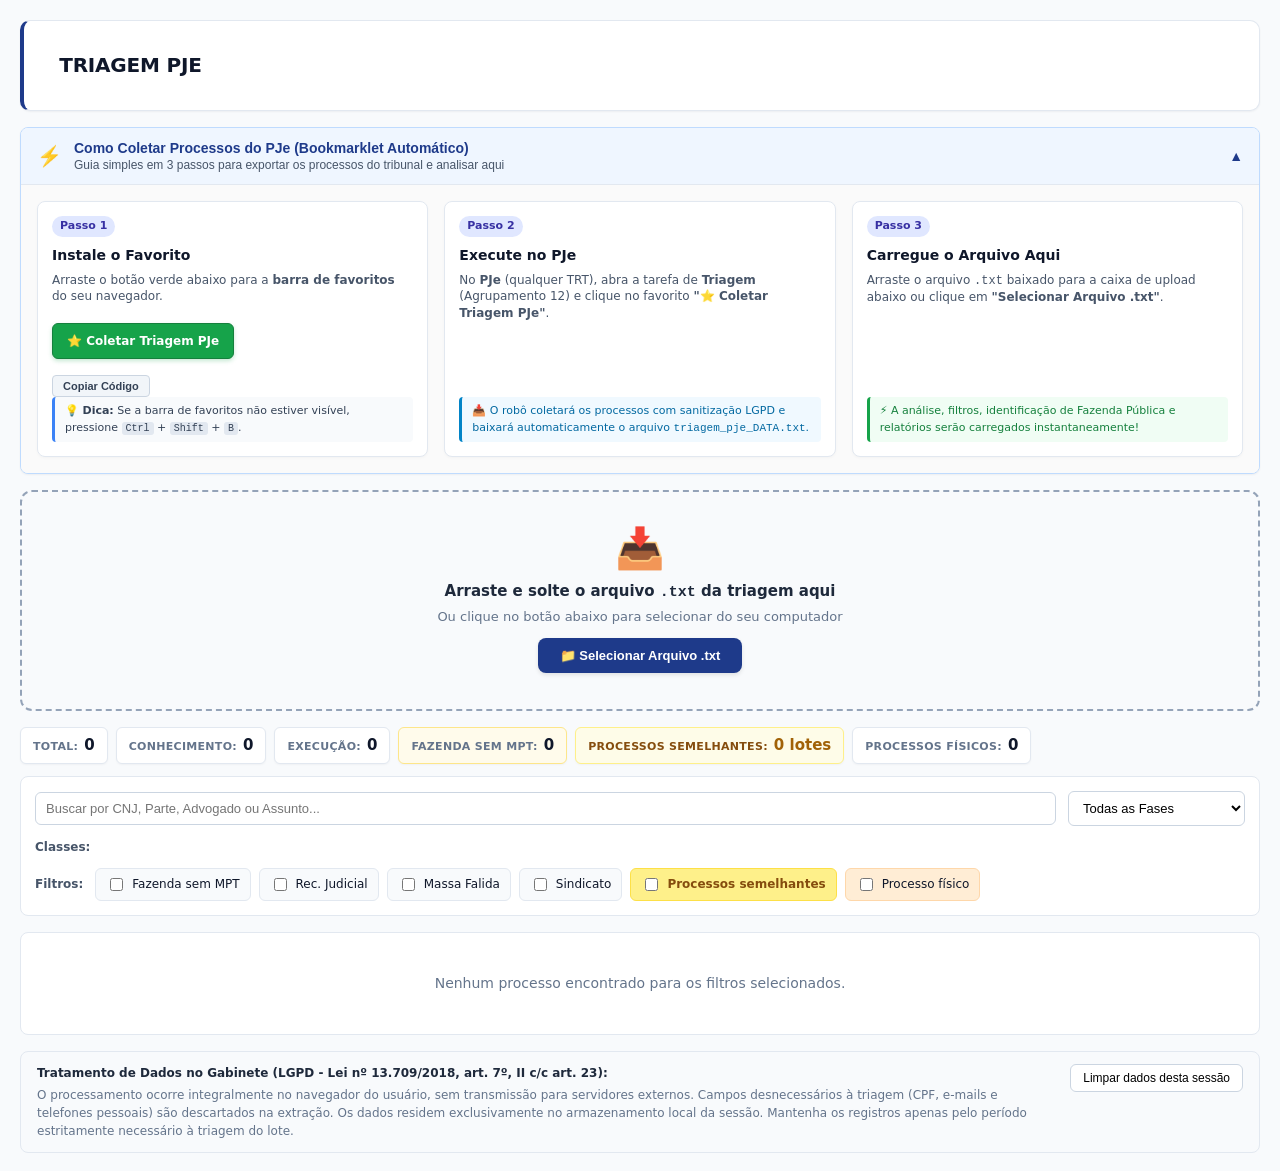
==== commit f80851fd: "Update index.html" ====
--- a/index.html
+++ b/index.html
@@ -1,3 +1,4 @@
+
 <!DOCTYPE html>
 <html lang="pt-BR">
 <head>
@@ -868,6 +869,71 @@
   .card-micro-kpi.kpi-destaque-semelhantes .kpi-valor {
     color: #a16207;
   }
+
+  /* Área de Upload e Drag-and-Drop do Arquivo .txt */
+  .area-upload-dropzone {
+    border: 2px dashed #94a3b8;
+    border-radius: 12px;
+    padding: 36px 24px;
+    text-align: center;
+    margin-bottom: 16px;
+    background: #f8fafc;
+    cursor: pointer;
+    transition: all 0.2s ease;
+  }
+  .area-upload-dropzone:hover {
+    border-color: #2563eb;
+    background: #eff6ff;
+  }
+  .area-upload-dropzone.drag-over {
+    border-color: #1d4ed8;
+    background: #dbeafe;
+    border-style: solid;
+    transform: scale(1.008);
+    box-shadow: 0 8px 24px rgba(37, 99, 235, 0.15);
+  }
+  .area-upload-conteudo {
+    display: flex;
+    flex-direction: column;
+    align-items: center;
+    gap: 12px;
+  }
+  .area-upload-icone {
+    font-size: 40px;
+    line-height: 1;
+  }
+  .area-upload-titulo {
+    font-size: 15px;
+    font-weight: 700;
+    color: #1e293b;
+  }
+  .area-upload-subtitulo {
+    font-size: 13px;
+    color: #64748b;
+    margin-top: 2px;
+  }
+  .btn-escolher-arquivo {
+    background: #1e3a8a;
+    color: #ffffff;
+    border: none;
+    padding: 10px 22px;
+    border-radius: 8px;
+    font-size: 13px;
+    font-weight: 700;
+    cursor: pointer;
+    display: inline-flex;
+    align-items: center;
+    gap: 8px;
+    transition: background 0.15s ease, transform 0.1s ease;
+    box-shadow: 0 2px 4px rgba(0,0,0,0.1);
+  }
+  .btn-escolher-arquivo:hover {
+    background: #1d4ed8;
+    transform: translateY(-1px);
+  }
+  .btn-escolher-arquivo:active {
+    transform: translateY(0);
+  }
   </style>
 </head>
 <body style="margin:0;padding:20px;background:var(--bg-canvas, #f8fafc);font-family:system-ui,-apple-system,sans-serif;color:var(--text-primary, #0f172a);">
@@ -2367,22 +2433,17 @@
  * Gerador de Bookmarklet Universal do PJe:
  * - Sem hardcode de tribunal (opera dinamicamente sobre location.origin do PJe);
  * - Agrupamento nacional padronizado (12 = Triagem);
- * - Sanitiza??o estrita de dados sens?veis na fonte (LGPD: remove CPFs e e-mails);
- * - Envia via postMessage para a janela do aplicativo web aberto (targetAppUrl);
- * - Baixa c?pia de seguran?a em formato .txt/.ndjson como fallback.
+ * - Sanitização estrita de dados sensíveis na fonte (LGPD: remove CPFs e e-mails);
+ * - Baixa automaticamente o arquivo .txt com os processos sanitizados para carregar no app.
  * 
- * @param {string} targetAppUrl - URL da aplica??o web receptora
- * @returns {string} C?digo javascript:... pronto para favoritos
+ * @returns {string} Código javascript:... pronto para favoritos
  */
-function gerarCodigoBookmarkletUniversal(targetAppUrl) {
-  const urlAppSegura = (targetAppUrl || (typeof window !== 'undefined' ? window.location.href : '')).split('#')[0];
-
+function gerarCodigoBookmarkletUniversal() {
   const fnCorpo = `(function () {
   var AGRUPAMENTO = 12;
   var TAMANHO_PAGINA = 500;
   var CONCORRENCIA = 5;
   var API_BASE = location.origin + '/pje-comum-api/api';
-  var APP_URL = ${JSON.stringify(urlAppSegura)};
 
   function getCookie(name) {
     var cookies = document.cookie.split(';');
@@ -2458,7 +2519,7 @@
   }
 
   function baixarArquivoTxt(nomeArquivo, linhas) {
-    var texto = linhas.map(function (o) { return JSON.stringify(o); }).join('\n') + '\n';
+    var texto = linhas.map(function (o) { return JSON.stringify(o); }).join('\\n') + '\\n';
     var a = document.createElement('a');
     a.href = URL.createObjectURL(new Blob([texto], { type: 'text/plain;charset=utf-8' }));
     a.download = nomeArquivo;
@@ -2528,7 +2589,7 @@
     var aviso = criarAviso();
     try {
       var xsrf = getCookie('Xsrf-Token');
-      if (!xsrf) throw new Error('Cookie de sess?o Xsrf-Token n?o encontrado. Verifique se est? logado no PJe nesta aba.');
+      if (!xsrf) throw new Error('Cookie de sessão Xsrf-Token não encontrado. Verifique se está logado no PJe nesta aba.');
 
       atualizarStatus(aviso, 'Buscando tarefas do agrupamento de triagem...', 10);
       var pagina = 1;
@@ -2581,24 +2642,12 @@
 
       var outValidos = out.filter(Boolean);
       var hoje = new Date().toISOString().slice(0, 10);
-
-      // 1. Tenta envio direto para o Web App via postMessage
-      var appWin = null;
-      try {
-        appWin = window.open(APP_URL, 'triagem_pje_app');
-        if (appWin) {
-          setTimeout(function () {
-            appWin.postMessage({ tipo: 'TRIAGEM_PAYLOAD', dados: outValidos }, '*');
-          }, 800);
-        }
-      } catch (errPost) {
-        console.warn('Erro ao direcionar para janela do app:', errPost);
-      }
-
-      // 2. Download de cópia de segurança em .txt
-      baixarArquivoTxt('triagem_pje_' + hoje + '.txt', outValidos);
-
-      atualizarStatus(aviso, '✅ Concluído! ' + outValidos.length + ' processos enviados para a Triagem PJe.', 100);
+      var nomeArquivo = 'triagem_pje_' + hoje + '.txt';
+
+      // Download direto do arquivo .txt contendo os processos sanitizados
+      baixarArquivoTxt(nomeArquivo, outValidos);
+
+      atualizarStatus(aviso, '✅ Concluído! ' + outValidos.length + ' processos exportados. O arquivo ' + nomeArquivo + ' foi baixado.', 100);
       setTimeout(function () {
         if (aviso && aviso.parentNode) aviso.parentNode.removeChild(aviso);
       }, 7000);
@@ -3495,7 +3544,7 @@
 function renderizarCardTutorialBookmarklet(container) {
   if (!container) return;
 
-  const urlBookmarklet = gerarCodigoBookmarkletUniversal(window.location.href);
+  const urlBookmarklet = gerarCodigoBookmarkletUniversal();
   const CHAVE_STORAGE = 'triagem_tutorial_bookmarklet_recolhido';
   const estaRecolhidoInicial = localStorage.getItem(CHAVE_STORAGE) === 'true';
 
@@ -3506,7 +3555,7 @@
           <span class="sanfona-icone">⚡</span>
           <div>
             <div class="sanfona-titulo">Como Coletar Processos do PJe (Bookmarklet Automático)</div>
-            <div class="sanfona-subtitulo">Guia simples em 3 passos para importar processos diretamente de qualquer tribunal</div>
+            <div class="sanfona-subtitulo">Guia simples em 3 passos para exportar os processos do tribunal e analisar aqui</div>
           </div>
         </div>
         <span id="icone-seta-sanfona" class="sanfona-seta">${estaRecolhidoInicial ? '▼' : '▲'}</span>
@@ -3538,25 +3587,25 @@
           <!-- Passo 2 -->
           <div class="card-passo">
             <div class="passo-numero">Passo 2</div>
-            <div class="passo-titulo">Abra o PJe no seu Tribunal</div>
+            <div class="passo-titulo">Execute no PJe</div>
             <p class="passo-desc">
-              Acesse o <strong>PJe</strong> do seu tribunal (qualquer TRT) e abra o painel de tarefas de <strong>Triagem</strong> (Agrupamento 12).
+              No <strong>PJe</strong> (qualquer TRT), abra a tarefa de <strong>Triagem</strong> (Agrupamento 12) e clique no favorito <strong>"⭐ Coletar Triagem PJe"</strong>.
             </p>
-            <div class="passo-dica" style="border-left-color: #eab308; background: #fefce8; color: #854d0e;">
-              ⚠️ <strong>Importante:</strong> Mantenha <strong>esta aba da Triagem aberta</strong> ao lado para receber os dados automaticamente.
+            <div class="passo-dica" style="border-left-color: #0284c7; background: #f0f9ff; color: #0369a1;">
+              📥 O robô coletará os processos com sanitização LGPD e baixará automaticamente o arquivo <code>triagem_pje_DATA.txt</code>.
             </div>
           </div>
 
           <!-- Passo 3 -->
           <div class="card-passo">
             <div class="passo-numero">Passo 3</div>
-            <div class="passo-titulo">Clique no Favorito</div>
+            <div class="passo-titulo">Carregue o Arquivo Aqui</div>
             <p class="passo-desc">
-              Dentro da aba do PJe, clique no favorito <strong>"⭐ Coletar Triagem PJe"</strong> que você salvou.
+              Arraste o arquivo <code>.txt</code> baixado para a caixa de upload abaixo ou clique em <strong>"Selecionar Arquivo .txt"</strong>.
             </p>
-            <p class="passo-desc" style="font-size:11px;color:#64748b;">
-              O robô coletará os processos com sanitização de dados sensíveis e enviará tudo para cá em tempo real (além de baixar um arquivo .txt como cópia de segurança).
-            </p>
+            <div class="passo-dica" style="border-left-color: #16a34a; background: #f0fdf4; color: #15803d;">
+              ⚡ A análise, filtros, identificação de Fazenda Pública e relatórios serão carregados instantaneamente!
+            </div>
           </div>
         </div>
       </div>
@@ -4455,7 +4504,6 @@
 
 
 
-
 /**
  * Ponto de entrada da aplicação de interface de triagem.
  */
@@ -4470,10 +4518,12 @@
           <button type="button" id="btn-instalar-pwa" class="btn-instalar-app" style="display:none;" title="Instalar como aplicativo no computador">
             📲 Instalar App
           </button>
+          <button type="button" id="btn-carregar-novo" style="display:none;background:#334155;color:#fff;border:none;padding:6px 14px;border-radius:6px;font-size:12px;font-weight:700;cursor:pointer;" title="Carregar um novo arquivo .txt">
+            📥 Carregar Outro Arquivo .txt
+          </button>
           <button type="button" id="btn-exportar-pdf" style="display:none;background:#1e3a8a;color:#fff;border:none;padding:6px 12px;border-radius:6px;font-size:12px;font-weight:700;cursor:pointer;">
             Exportar Relatório (PDF)
           </button>
-          <div id="status-conexao" style="font-size:12px;color:#16a34a;font-weight:600;">Receptor Ativo</div>
         </div>
       </div>
     </header>
@@ -4481,10 +4531,17 @@
     <!-- Card Sanfona Retrátil Didático: Como Coletar Processos do PJe -->
     <div id="container-tutorial-bookmarklet"></div>
 
-    <div id="area-upload" style="border:2px dashed #cbd5e1;border-radius:8px;padding:24px;text-align:center;margin-bottom:16px;background:#f8fafc;cursor:pointer;">
-      <p style="margin:0;font-size:13px;color:#475569;">
-        <strong>Arraste e solte o arquivo .txt da triagem aqui</strong> ou clique para selecionar.
-      </p>
+    <div id="area-upload" class="area-upload-dropzone">
+      <div class="area-upload-conteudo">
+        <span class="area-upload-icone">📥</span>
+        <div class="area-upload-texto">
+          <div class="area-upload-titulo">Arraste e solte o arquivo <code>.txt</code> da triagem aqui</div>
+          <div class="area-upload-subtitulo">Ou clique no botão abaixo para selecionar do seu computador</div>
+        </div>
+        <button type="button" id="btn-escolher-arquivo" class="btn-escolher-arquivo">
+          📁 Selecionar Arquivo .txt
+        </button>
+      </div>
       <input type="file" id="input-arquivo" accept=".txt,.json,.ndjson" style="display:none;">
     </div>
 
@@ -4529,6 +4586,8 @@
   const containerPrivacidade = containerPrincipal.querySelector('#container-privacidade');
   const areaUpload = containerPrincipal.querySelector('#area-upload');
   const inputArquivo = containerPrincipal.querySelector('#input-arquivo');
+  const btnEscolherArquivo = containerPrincipal.querySelector('#btn-escolher-arquivo');
+  const btnCarregarNovo = containerPrincipal.querySelector('#btn-carregar-novo');
 
   const btnInstalarPwa = containerPrincipal.querySelector('#btn-instalar-pwa');
   const btnExportarPdf = containerPrincipal.querySelector('#btn-exportar-pdf');
@@ -4653,9 +4712,11 @@
     if (processos.length > 0) {
       areaUpload.style.display = 'none';
       if (btnExportarPdf) btnExportarPdf.style.display = 'inline-block';
+      if (btnCarregarNovo) btnCarregarNovo.style.display = 'inline-block';
     } else {
       areaUpload.style.display = 'block';
       if (btnExportarPdf) btnExportarPdf.style.display = 'none';
+      if (btnCarregarNovo) btnCarregarNovo.style.display = 'none';
     }
   }
 
@@ -4671,28 +4732,89 @@
     atualizarVisualizacao([]);
   }
 
-  // 2. Conecta receptor de postMessage
-  iniciarReceptorPostMessage((novosDados) => {
-    atualizarVisualizacao(novosDados);
+  // 2. Upload de Arquivo .txt (Botão de Seleção, Clique na Área e Drag & Drop Completo)
+  function abrirSeletorArquivo() {
+    inputArquivo.value = '';
+    inputArquivo.click();
+  }
+
+  if (btnEscolherArquivo) {
+    btnEscolherArquivo.addEventListener('click', (e) => {
+      e.stopPropagation();
+      abrirSeletorArquivo();
+    });
+  }
+
+  if (btnCarregarNovo) {
+    btnCarregarNovo.addEventListener('click', () => {
+      abrirSeletorArquivo();
+    });
+  }
+
+  areaUpload.addEventListener('click', () => {
+    abrirSeletorArquivo();
   });
 
-  // 3. Suporte a Upload Manual (.txt / .ndjson)
-  areaUpload.addEventListener('click', () => inputArquivo.click());
+  // Drag and drop completo com feedback visual
+  ['dragenter', 'dragover'].forEach((eventName) => {
+    areaUpload.addEventListener(eventName, (e) => {
+      e.preventDefault();
+      e.stopPropagation();
+      areaUpload.classList.add('drag-over');
+      if (e.dataTransfer) {
+        e.dataTransfer.dropEffect = 'copy';
+      }
+    });
+  });
+
+  ['dragleave', 'dragend'].forEach((eventName) => {
+    areaUpload.addEventListener(eventName, (e) => {
+      e.preventDefault();
+      e.stopPropagation();
+      areaUpload.classList.remove('drag-over');
+    });
+  });
+
+  areaUpload.addEventListener('drop', (e) => {
+    e.preventDefault();
+    e.stopPropagation();
+    areaUpload.classList.remove('drag-over');
+    const dt = e.dataTransfer;
+    if (dt && dt.files && dt.files.length > 0) {
+      processarArquivo(dt.files[0]);
+    }
+  });
+
+  // Previne que soltar o arquivo fora do container abra o arquivo no navegador
+  window.addEventListener('dragover', (e) => e.preventDefault());
+  window.addEventListener('drop', (e) => e.preventDefault());
+
   inputArquivo.addEventListener('change', (e) => {
     const file = e.target.files && e.target.files[0];
+    if (file) {
+      processarArquivo(file);
+    }
+  });
+
+  async function processarArquivo(file) {
     if (!file) return;
     const reader = new FileReader();
     reader.onload = async (ev) => {
       const texto = ev.target.result;
-      const linhas = texto.split('\n').filter(Boolean);
+      if (!texto || typeof texto !== 'string') return;
+      const linhas = texto.split('\n').map(l => l.trim()).filter(Boolean);
       const lista = [];
       for (const l of linhas) {
         try {
           const obj = JSON.parse(l);
           if (!obj.erro) lista.push(obj);
         } catch {
-          continue;
+          // Ignora linhas que não forem JSON
         }
+      }
+      if (lista.length === 0) {
+        alert('Nenhum processo válido encontrado no arquivo selecionado. Certifique-se de selecionar o arquivo .txt gerado pelo bookmarklet da Triagem PJe.');
+        return;
       }
       try {
         await salvarLote(lista);
@@ -4702,7 +4824,7 @@
       atualizarVisualizacao(lista);
     };
     reader.readAsText(file, 'utf-8');
-  });
+  }
 
   // 4. Suporte a PWA (Instalação e Service Worker Offline)
   let promptInstalacao = null;
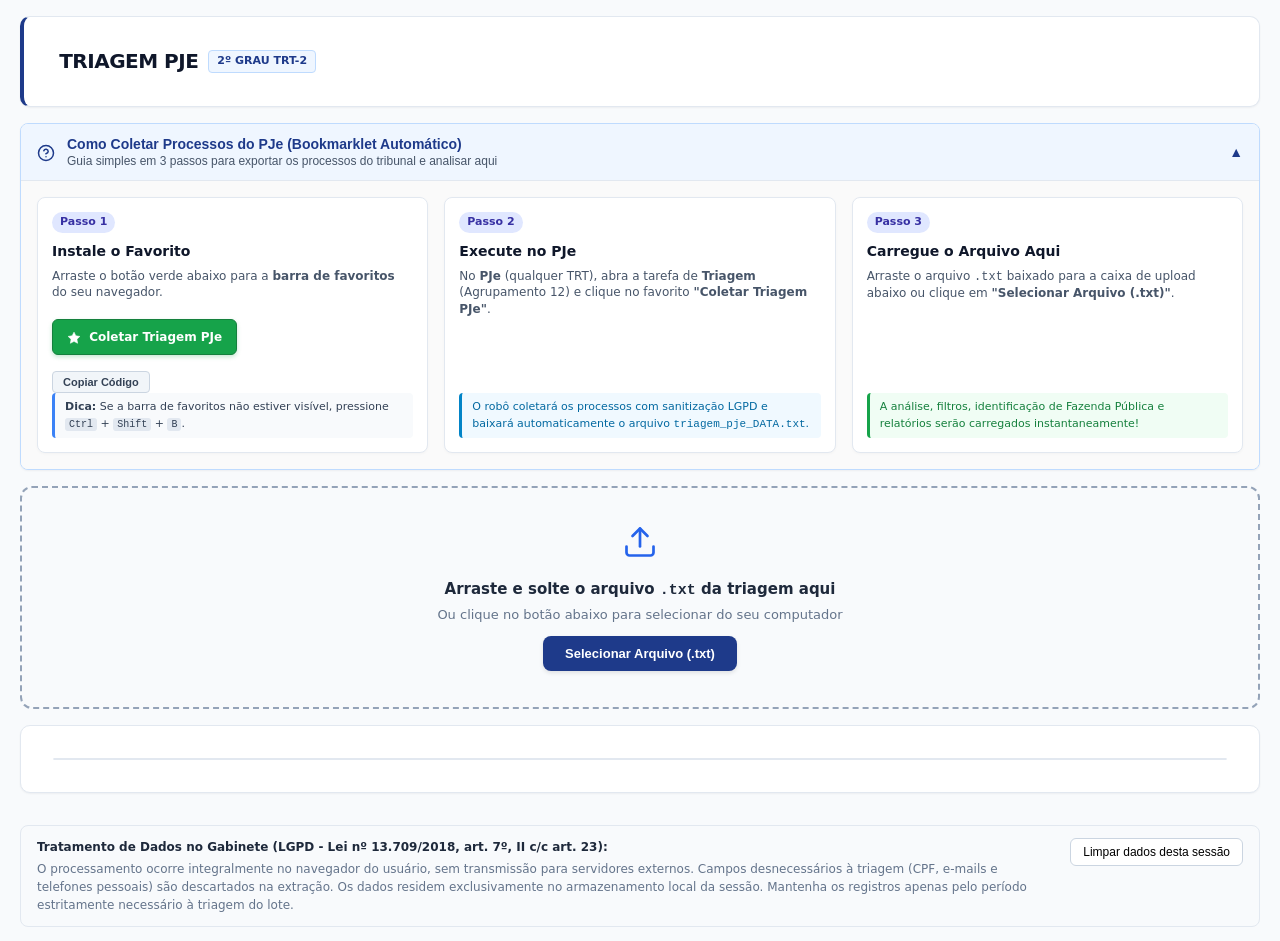
==== commit c20cb3a1: "feat: lancamento da versao 2.0 da triagem pje (tabulator v6, revelacao progressiva e es modules)" ====
--- a/index.html
+++ b/index.html
@@ -1,4867 +1,23 @@
-
 <!DOCTYPE html>
 <html lang="pt-BR">
 <head>
   <meta charset="utf-8">
   <meta name="viewport" content="width=device-width, initial-scale=1.0">
-  <title>Triagem PJe</title>
+  <title>Triagem PJe — 2º Grau TRT-2</title>
   <link rel="manifest" href="manifest.json">
   <link rel="icon" type="image/svg+xml" href="icon.svg">
   <meta name="theme-color" content="#1e3a8a">
   <meta name="apple-mobile-web-app-capable" content="yes">
   <meta name="apple-mobile-web-app-status-bar-style" content="black-translucent">
-  <style>
-:root {
-    --primary: #1e3a8a;
-    --primary-hover: #1d4ed8;
-    --primary-light: #eff6ff;
-    --success: #15803d;
-    --success-bg: #dcfce7;
-    --warning: #b45309;
-    --danger: #b91c1c;
-    --danger-bg: #fee2e2;
-    --gray-50: #f8fafc;
-    --gray-100: #f1f5f9;
-    --gray-200: #e2e8f0;
-    --gray-300: #cbd5e1;
-    --gray-400: #94a3b8;
-    --gray-500: #64748b;
-    --gray-600: #475569;
-    --gray-700: #334155;
-    --gray-800: #1e293b;
-    --gray-900: #0f172a;
-    --gray-note: #555;
-    --bg-page: #f4f6f9;
-    --accent-blue: #2563eb;
-    --accent-border: #bfdbfe;
-    --dropzone-bg: #f8faff;
-    --dropzone-border: #93c5fd;
-    --fazenda-bg: #fef08a;
-    --fazenda-ink: #854d0e;
-    --fazenda-border: #fde047;
-    --adv-bg: #ede9fe;
-    --adv-ink: #5b21b6;
-    --adv-border: #ddd6fe;
-    --success-border: #86efac;
-    --danger-border: #fca5a5;
-    --radius: 10px;
-    --radius-sm: 6px;
-    --radius-pill: 999px;
-    --shadow-sm: 0 1px 2px rgba(15,23,42,0.05);
-    --shadow-md: 0 4px 10px -2px rgba(15,23,42,0.07), 0 2px 4px -2px rgba(15,23,42,0.04);
-    --shadow-lg: 0 10px 15px -3px rgba(15,23,42,0.08), 0 4px 6px -4px rgba(15,23,42,0.03);
-    --space-3xs: 0.25rem;
-    --space-2xs: 0.5rem;
-    --space-xs: 0.75rem;
-    --space-sm: 1rem;
-    --space-md: 1.5rem;
-    --space-lg: 2rem;
-    --space-xl: 3rem;
-    --ease-out: cubic-bezier(0.16, 1, 0.3, 1);
-    --dur-fast: 120ms;
-    --dur-base: 180ms;
-  }
-
-  * { box-sizing: border-box; }
-  :focus-visible {
-    outline: 2px solid var(--primary-hover);
-    outline-offset: 2px;
-  }
-  body {
-    font-family: -apple-system, BlinkMacSystemFont, "Segoe UI", Roboto, Helvetica, Arial, sans-serif;
-    margin: 0;
-    background: var(--bg-page);
-    color: var(--gray-800);
-    line-height: 1.5;
-    -webkit-font-smoothing: antialiased;
-  }
-
-  .wrap {
-    max-width: 1200px;
-    margin: 0 auto;
-    padding: var(--space-xl) var(--space-md) 5rem;
-  }
-
-  @media (prefers-reduced-motion: reduce) {
-    * { transition-duration: 0.01ms !important; animation-duration: 0.01ms !important; }
-  }
-
-  header {
-    background: white;
-    border: 1px solid var(--gray-200);
-    border-radius: var(--radius);
-    padding: var(--space-lg) 2.2rem;
-    margin-bottom: var(--space-lg);
-    box-shadow: var(--shadow-sm);
-    border-left: 4px solid var(--primary);
-  }
-  .header-badge {
-    display: inline-flex;
-    align-items: center;
-    gap: 0.4rem;
-    background: var(--primary-light);
-    color: var(--primary);
-    font-size: 0.74rem;
-    font-weight: 700;
-    text-transform: uppercase;
-    letter-spacing: 0.08em;
-    padding: 4px 10px;
-    border-radius: var(--radius-pill);
-    margin-bottom: var(--space-sm);
-  }
-  h1 {
-    font-size: 1.65rem;
-    color: var(--gray-900);
-    margin: 0 0 var(--space-2xs) 0;
-    font-weight: 800;
-    letter-spacing: -0.01em;
-    line-height: 1.25;
-  }
-  .header-desc {
-    color: var(--gray-600);
-    font-size: 1rem;
-    margin: 0 0 var(--space-md) 0;
-    max-width: 68ch;
-  }
-  .header-info-box {
-    background: var(--gray-50);
-    border: 1px solid var(--gray-200);
-    border-radius: var(--radius-sm);
-    padding: var(--space-sm) 1.2rem;
-    font-size: 0.87rem;
-    color: var(--gray-700);
-  }
-
-  section {
-    background: white;
-    border: 1px solid var(--gray-200);
-    border-radius: var(--radius);
-    padding: var(--space-lg) 2rem;
-    margin-bottom: var(--space-lg);
-    box-shadow: var(--shadow-sm);
-  }
-  section h2 {
-    font-size: 1.2rem;
-    color: var(--gray-900);
-    margin-top: 0;
-    margin-bottom: var(--space-md);
-    font-weight: 700;
-    letter-spacing: -0.005em;
-    display: flex;
-    align-items: center;
-    gap: var(--space-xs);
-  }
-  .passo-num {
-    display: inline-flex;
-    align-items: center;
-    justify-content: center;
-    width: 1.9rem;
-    height: 1.9rem;
-    border-radius: 50%;
-    background: var(--primary);
-    color: white;
-    font-size: 0.9rem;
-    font-weight: 700;
-    flex-shrink: 0;
-  }
-  .section-subtitle {
-    color: var(--gray-600);
-    font-size: 0.92rem;
-    margin-top: -0.6rem;
-    margin-bottom: var(--space-md);
-  }
-
-  .install-link-box {
-    background: var(--primary-light);
-    border: 1px solid var(--accent-border);
-    border-radius: var(--radius);
-    padding: var(--space-md);
-    text-align: center;
-    margin: var(--space-sm) 0;
-  }
-  .install-link-box a.btn-instalar {
-    display: inline-block;
-    padding: 11px 26px;
-    background: var(--accent-blue);
-    color: white;
-    border-radius: var(--radius-pill);
-    text-decoration: none;
-    font-weight: 700;
-    font-size: 1rem;
-    transition: background var(--dur-base) var(--ease-out), transform var(--dur-fast) var(--ease-out), box-shadow var(--dur-base) var(--ease-out);
-    box-shadow: var(--shadow-sm);
-  }
-  .install-link-box a.btn-instalar:hover { background: var(--primary-hover); box-shadow: var(--shadow-md); transform: translateY(-1px); }
-  .install-link-box a.btn-instalar:active { transform: translateY(0); }
-  .install-link-box .sub { margin-top: var(--space-xs); font-size: 0.85rem; color: var(--gray-600); }
-
-  .upload-area {
-    border: 2px dashed var(--dropzone-border);
-    border-radius: var(--radius);
-    padding: 2rem 1.5rem;
-    text-align: center;
-    background: var(--dropzone-bg);
-    cursor: pointer;
-    transition: border-color var(--dur-base) var(--ease-out), background var(--dur-base) var(--ease-out);
-    position: relative;
-  }
-  .upload-area:hover, .upload-area.dragover {
-    border-color: var(--accent-blue);
-    background: var(--primary-light);
-  }
-  .upload-area input[type=file] {
-    position: absolute;
-    top: 0; left: 0; width: 100%; height: 100%;
-    opacity: 0;
-    cursor: pointer;
-  }
-  .upload-title { font-size: 1.05rem; font-weight: 700; color: var(--gray-900); margin-bottom: var(--space-3xs); }
-  .upload-sub { font-size: 0.85rem; color: var(--gray-600); }
-
-  .file-loaded-badge {
-    display: none;
-    margin-top: var(--space-xs);
-    background: var(--success-bg);
-    color: var(--success);
-    padding: 6px 14px;
-    border-radius: var(--radius-pill);
-    font-size: 0.85rem;
-    font-weight: 600;
-  }
-
-  .stats-bar {
-    display: none;
-    align-items: center;
-    flex-wrap: wrap;
-    gap: 0.4rem var(--space-sm);
-    margin: var(--space-md) 0;
-    padding: var(--space-2xs) var(--space-sm);
-    background: var(--gray-50);
-    border: 1px solid var(--gray-200);
-    border-radius: var(--radius-sm);
-    font-size: 0.85rem;
-    color: var(--gray-700);
-  }
-  .stats-bar-sep { color: var(--gray-400); }
-  .stats-bar-item b { font-weight: 800; }
-  .stats-bar-item.fazenda b { color: var(--warning); }
-  .stats-bar-item.alert b { color: var(--danger); }
-  .stats-bar-item.ok b { color: var(--success); }
-
-  .panels-grid {
-    display: none;
-    grid-template-columns: 1fr 1fr;
-    gap: var(--space-md);
-    margin: var(--space-md) 0;
-  }
-  @media (max-width: 800px) { .panels-grid { grid-template-columns: 1fr; } }
-  .panel {
-    border: 1px solid var(--gray-200);
-    border-radius: var(--radius-sm);
-    background: var(--gray-50);
-    max-height: 280px;
-    overflow-y: auto;
-  }
-  .panel h3 {
-    position: sticky;
-    top: 0;
-    background: var(--gray-100);
-    margin: 0;
-    padding: var(--space-xs) 1rem;
-    font-size: 0.85rem;
-    font-weight: 700;
-    color: var(--gray-700);
-    border-bottom: 1px solid var(--gray-200);
-  }
-  .panel-row {
-    display: flex;
-    justify-content: space-between;
-    align-items: center;
-    gap: var(--space-2xs);
-    padding: var(--space-2xs) 1rem;
-    border-bottom: 1px solid var(--gray-200);
-    font-size: 0.85rem;
-    cursor: pointer;
-    transition: background var(--dur-fast) var(--ease-out);
-  }
-  .panel-row:last-child { border-bottom: none; }
-  .panel-row:hover { background: var(--primary-light); }
-  .panel-row .qtd {
-    flex-shrink: 0;
-    background: white;
-    border: 1px solid var(--gray-300);
-    border-radius: var(--radius-pill);
-    padding: 1px 8px;
-    font-weight: 700;
-    font-size: 0.76rem;
-    color: var(--gray-700);
-  }
-  .panel-empty { padding: var(--space-xs) 1rem; font-size: 0.82rem; color: var(--gray-600); font-style: italic; }
-
-  .table-controls {
-    display: none;
-    flex-direction: column;
-    gap: var(--space-md);
-    margin: var(--space-md) 0 var(--space-sm);
-    padding: var(--space-md) 1.5rem;
-    background: white;
-    border: 1px solid var(--gray-200);
-    border-left: 4px solid var(--primary);
-    border-radius: var(--radius-sm);
-    box-shadow: var(--shadow-sm);
-  }
-  .filtros-header h3 { margin: 0 0 0.2rem; font-size: 1.02rem; font-weight: 700; color: var(--gray-900); }
-  .filtros-header p { margin: 0; font-size: 0.85rem; color: var(--gray-600); }
-  #filtrosResumoCount { font-weight: 700; color: var(--primary); }
-
-  .filtro-grupo { padding-top: var(--space-sm); border-top: 1px solid var(--gray-200); }
-  .filtros-header + .filtro-grupo { border-top: none; padding-top: 0; }
-  .filtro-grupo-topo { display: flex; align-items: center; justify-content: space-between; gap: 0.6rem; margin-bottom: var(--space-2xs); }
-  .filtro-grupo-titulo { display: block; font-size: 0.76rem; font-weight: 700; color: var(--gray-600); text-transform: uppercase; letter-spacing: 0.05em; margin-bottom: var(--space-2xs); }
-  .filtro-grupo-topo .filtro-grupo-titulo { margin-bottom: 0; }
-  .filtro-grupo-acoes { display: flex; gap: 0.9rem; }
-  .link-acao {
-    background: none; border: none; padding: 0; cursor: pointer;
-    font-size: 0.78rem; font-weight: 700; color: var(--primary);
-    text-decoration: underline;
-    text-underline-offset: 2px;
-    transition: color var(--dur-fast) var(--ease-out);
-  }
-  .link-acao:hover { color: var(--primary-hover); }
-
-  .facet-row { display: flex; flex-wrap: wrap; gap: var(--space-2xs); align-items: center; }
-  .chip {
-    display: inline-flex;
-    align-items: center;
-    gap: 6px;
-    background: white;
-    border: 1px solid var(--gray-300);
-    border-radius: var(--radius-pill);
-    padding: 5px 12px;
-    font-size: 0.83rem;
-    font-weight: 600;
-    cursor: pointer;
-    color: var(--gray-700);
-    transition: background var(--dur-fast) var(--ease-out), border-color var(--dur-fast) var(--ease-out), color var(--dur-fast) var(--ease-out);
-  }
-  .chip:hover { background: var(--gray-100); }
-  .chip.active { background: var(--primary); color: white; border-color: var(--primary); }
-  .chip .chip-count {
-    background: rgba(0,0,0,0.06);
-    border-radius: var(--radius-pill);
-    padding: 1px 7px;
-    font-size: 0.74rem;
-    font-weight: 700;
-  }
-  .chip.active .chip-count { background: rgba(255,255,255,0.25); }
-  .chip.chip-warn.active { background: var(--warning); border-color: var(--warning); color: white; }
-  .chip.removable.active { background: var(--danger); border-color: var(--danger); }
-  .chip.removable.active::after { content: " ×"; }
-
-  .controls-bottom-row { display: flex; flex-wrap: wrap; gap: var(--space-sm); align-items: center; justify-content: space-between; padding-top: var(--space-sm); border-top: 1px solid var(--gray-200); }
-  .search-box { min-width: 220px; flex: 1; max-width: 320px; }
-  .search-box input {
-    width: 100%;
-    padding: 7px 10px;
-    font-size: 0.85rem;
-    border: 1px solid var(--gray-300);
-    border-radius: var(--radius-sm);
-    transition: border-color var(--dur-fast) var(--ease-out);
-  }
-  .search-box input:hover { border-color: var(--gray-400); }
-  .action-buttons { display: flex; gap: var(--space-2xs); flex-wrap: wrap; }
-
-  .btn-copiar {
-    background: white;
-    border: 1px solid var(--gray-300);
-    border-radius: var(--radius-sm);
-    padding: 5px 12px;
-    font-size: 0.82rem;
-    font-weight: 600;
-    cursor: pointer;
-    color: var(--gray-700);
-    transition: background var(--dur-fast) var(--ease-out), border-color var(--dur-fast) var(--ease-out);
-  }
-  .btn-copiar:hover { background: var(--gray-100); border-color: var(--gray-400); }
-
-  .table-wrapper {
-    display: none;
-    overflow-x: auto;
-    border: 1px solid var(--gray-200);
-    border-radius: var(--radius-sm);
-    box-shadow: var(--shadow-sm);
-    margin-top: var(--space-sm);
-  }
-  table { border-collapse: collapse; width: 100%; min-width: 860px; table-layout: fixed; background: white; font-size: 0.87rem; text-align: left; }
-  col.col-cnj { width: 45%; }
-  col.col-recurso { width: 8%; }
-  col.col-patronos { width: 0; display: none; }
-  col.col-assuntos { width: 33%; }
-  col.col-data { width: 14%; }
-  #tabela.show-patronos col.col-cnj { width: 38%; }
-  #tabela.show-patronos col.col-recurso { width: 7%; }
-  #tabela.show-patronos col.col-patronos { width: 20%; display: table-column; }
-  #tabela.show-patronos col.col-assuntos { width: 23%; }
-  #tabela.show-patronos col.col-data { width: 12%; }
-  .col-patronos-cell { display: none; }
-  #tabela.show-patronos .col-patronos-cell { display: table-cell; }
-  th {
-    background: var(--gray-800);
-    color: white;
-    padding: 10px 12px;
-    font-weight: 600;
-    font-size: 0.78rem;
-    letter-spacing: 0.02em;
-    position: sticky;
-    top: 0;
-  }
-  th.sortable { cursor: pointer; user-select: none; transition: background var(--dur-fast) var(--ease-out); }
-  th.sortable:hover { background: var(--gray-700); }
-  td { border-top: 1px solid var(--gray-200); padding: 10px 12px; vertical-align: top; overflow-wrap: break-word; word-break: break-word; }
-  tr:nth-child(even) { background: var(--gray-50); }
-  tr { transition: background var(--dur-fast) var(--ease-out); }
-  tr:hover { background: var(--gray-100); }
-
-  .cnj-cell { font-family: ui-monospace, SFMono-Regular, Menlo, monospace; font-size: 0.89rem; font-weight: 700; color: var(--gray-900); display: flex; align-items: center; gap: 0.4rem; flex-wrap: wrap; }
-  .cnj-cell span { word-break: normal; overflow-wrap: normal; }
-  .btn-copy-cnj {
-    background: transparent;
-    border: 1px solid var(--gray-300);
-    border-radius: var(--radius-sm);
-    padding: 1px 6px;
-    font-size: 0.72rem;
-    cursor: pointer;
-    color: var(--gray-600);
-    flex-shrink: 0;
-    transition: background var(--dur-fast) var(--ease-out), color var(--dur-fast) var(--ease-out), border-color var(--dur-fast) var(--ease-out);
-  }
-  .btn-copy-cnj:hover { background: white; color: var(--primary); border-color: var(--primary); }
-
-  .partes-resumo { margin-top: 4px; font-size: 0.82rem; font-weight: 400; color: var(--gray-700); line-height: 1.45; overflow-wrap: break-word; word-break: break-word; }
-  .parte-fazenda { background: var(--fazenda-bg); color: var(--fazenda-ink); border: 1px solid var(--fazenda-border); border-radius: 4px; padding: 0 5px; font-weight: 700; }
-  .parte-versus { color: var(--gray-400); font-weight: 700; margin: 0 3px; }
-  .parte-mais { color: var(--gray-600); font-style: italic; }
-
-  .tags-container { display: flex; flex-wrap: wrap; gap: 4px; }
-  .tag-fp, .tag-assunto, .tag-adv { max-width: 100%; overflow-wrap: break-word; word-break: break-word; }
-  .tag-fp { display: inline-block; padding: 2px 7px; border-radius: 4px; font-size: 0.76rem; font-weight: 600; background: var(--fazenda-bg); color: var(--fazenda-ink); border: 1px solid var(--fazenda-border); }
-  .tag-assunto { display: inline-block; padding: 2px 7px; border-radius: 4px; font-size: 0.76rem; background: var(--gray-100); color: var(--gray-700); border: 1px solid var(--gray-300); }
-  .tag-adv { display: inline-block; padding: 2px 7px; border-radius: 4px; font-size: 0.76rem; background: var(--adv-bg); color: var(--adv-ink); border: 1px solid var(--adv-border); }
-  .badge-status { display: inline-flex; align-items: center; gap: 0.3rem; padding: 3px 9px; border-radius: var(--radius-pill); font-size: 0.76rem; font-weight: 700; white-space: nowrap; }
-  .badge-status.nao { background: var(--danger-bg); color: var(--danger); border: 1px solid var(--danger-border); }
-  .badge-status.sim { background: var(--success-bg); color: var(--success); border: 1px solid var(--success-border); }
-  .badge-classe { display: inline-block; padding: 2px 8px; border-radius: 4px; font-size: 0.76rem; font-weight: 700; background: var(--primary-light); color: var(--primary); white-space: nowrap; }
-
-  #vazio { color: var(--gray-600); text-align: center; padding: var(--space-lg) 1rem; font-style: italic; background: var(--gray-50); border-radius: var(--radius-sm); border: 1px dashed var(--gray-300); margin-top: var(--space-sm); }
-
-  details.avancado { margin-top: var(--space-lg); border-top: 1px solid var(--gray-200); padding-top: var(--space-sm); }
-  details.avancado summary { cursor: pointer; font-weight: 600; color: var(--gray-700); font-size: 0.9rem; user-select: none; transition: color var(--dur-fast) var(--ease-out); }
-  details.avancado summary:hover { color: var(--primary); }
-  .config { display: flex; gap: var(--space-sm); flex-wrap: wrap; margin: var(--space-sm) 0; }
-  .config div { flex: 1; min-width: 260px; }
-  textarea {
-    width: 100%;
-    height: 140px;
-    font-family: ui-monospace, SFMono-Regular, Menlo, monospace;
-    font-size: 0.8rem;
-    padding: 8px;
-    border: 1px solid var(--gray-300);
-    border-radius: var(--radius-sm);
-    box-sizing: border-box;
-    transition: border-color var(--dur-fast) var(--ease-out);
-  }
-  textarea:hover { border-color: var(--gray-400); }
-  label.campo { font-weight: 700; font-size: 0.8rem; display: block; margin-bottom: 4px; color: var(--gray-700); }
-  .controls-avancado { margin: var(--space-xs) 0; display: flex; gap: var(--space-xs); align-items: center; flex-wrap: wrap; }
-
-  .toast {
-    position: fixed;
-    bottom: 20px;
-    right: 20px;
-    background: var(--gray-900);
-    color: white;
-    padding: 10px 18px;
-    border-radius: var(--radius-sm);
-    font-size: 0.88rem;
-    box-shadow: var(--shadow-lg);
-    z-index: 9999;
-    opacity: 0;
-    transform: translateY(10px);
-    transition: opacity var(--dur-base) var(--ease-out), transform var(--dur-base) var(--ease-out);
-    pointer-events: none;
-  }
-  .toast.show { opacity: 1; transform: translateY(0); }
-
-  /* Painel de Agrupamentos e Clusters Negociais */
-  .painel-agrupamentos-grid {
-    display: grid;
-    grid-template-columns: repeat(auto-fit, minmax(260px, 1fr));
-    gap: 12px;
-  }
-  .painel-agrupamentos-grid.painel-reclamadas-apenas {
-    display: block;
-  }
-  .grade-reclamadas-chips {
-    display: grid;
-    grid-template-columns: repeat(auto-fill, minmax(240px, 1fr));
-    gap: 8px;
-  }
-  .card-agrupamento {
-    background: #ffffff;
-    border: 1px solid #e2e8f0;
-    border-radius: 8px;
-    padding: 12px;
-    box-shadow: var(--shadow-sm);
-  }
-  .card-agrupamento-header {
-    display: flex;
-    justify-content: space-between;
-    align-items: center;
-    margin-bottom: 8px;
-    padding-bottom: 6px;
-    border-bottom: 1px solid #f1f5f9;
-  }
-  .card-agrupamento-titulo {
-    font-size: 12px;
-    font-weight: 700;
-    color: #1e293b;
-    text-transform: uppercase;
-    letter-spacing: 0.5px;
-  }
-  .card-agrupamento-badge {
-    font-size: 11px;
-    font-weight: 600;
-    color: #64748b;
-    background: #f1f5f9;
-    padding: 2px 6px;
-    border-radius: 4px;
-  }
-  .card-agrupamento-badge.badge-destaque {
-    background: #fef08a;
-    color: #854d0e;
-    font-weight: 700;
-  }
-  .item-agrupamento-clicavel {
-    padding: 6px 8px;
-    margin-bottom: 4px;
-    border-radius: 6px;
-    cursor: pointer;
-    transition: background 0.15s ease, border-color 0.15s ease;
-    border: 1px solid transparent;
-  }
-  .item-agrupamento-clicavel:hover {
-    background: #f8fafc;
-    border-color: #cbd5e1;
-  }
-  .item-agrupamento-topo {
-    display: flex;
-    justify-content: space-between;
-    align-items: center;
-    font-size: 12px;
-    gap: 8px;
-  }
-  .item-nome {
-    font-weight: 600;
-    color: #0f172a;
-    white-space: nowrap;
-    overflow: hidden;
-    text-overflow: ellipsis;
-    flex: 1;
-  }
-  .item-qtd {
-    font-size: 11px;
-    font-weight: 700;
-    color: #2563eb;
-    background: #eff6ff;
-    padding: 1px 6px;
-    border-radius: 4px;
-    white-space: nowrap;
-  }
-  .item-subinfo {
-    font-size: 11px;
-    color: #64748b;
-    white-space: nowrap;
-    overflow: hidden;
-    text-overflow: ellipsis;
-    margin-top: 2px;
-  }
-  .btn-filtrar-todos-escala {
-    width: 100%;
-    margin-top: 8px;
-    padding: 6px 10px;
-    background: #fef08a;
-    border: 1px solid #fde047;
-    border-radius: 4px;
-    font-size: 11px;
-    font-weight: 700;
-    color: #854d0e;
-    cursor: pointer;
-    transition: background 0.15s ease;
-  }
-  .btn-filtrar-todos-escala:hover {
-    background: #fde047;
-  }
-  .texto-vazio-card {
-    font-size: 12px;
-    color: #94a3b8;
-    margin: 8px 0;
-    font-style: italic;
-  }
-
-  /* Sanfona Retrátil: Tutorial Bookmarklet Didático */
-  .card-sanfona-bookmarklet {
-    background: #ffffff;
-    border: 1px solid #bfdbfe;
-    border-radius: 8px;
-    overflow: hidden;
-    margin-bottom: 16px;
-    box-shadow: var(--shadow-sm);
-  }
-  .btn-sanfona-header {
-    width: 100%;
-    background: #eff6ff;
-    border: none;
-    padding: 12px 16px;
-    display: flex;
-    justify-content: space-between;
-    align-items: center;
-    cursor: pointer;
-    text-align: left;
-    transition: background 0.15s ease;
-  }
-  .btn-sanfona-header:hover {
-    background: #dbeafe;
-  }
-  .sanfona-header-info {
-    display: flex;
-    align-items: center;
-    gap: 12px;
-  }
-  .sanfona-icone {
-    font-size: 20px;
-  }
-  .sanfona-titulo {
-    font-size: 14px;
-    font-weight: 700;
-    color: #1e3a8a;
-  }
-  .sanfona-subtitulo {
-    font-size: 12px;
-    color: #475569;
-    margin-top: 2px;
-  }
-  .sanfona-seta {
-    font-size: 14px;
-    color: #1e3a8a;
-    font-weight: 700;
-  }
-  .sanfona-corpo {
-    padding: 16px;
-    border-top: 1px solid #e2e8f0;
-    background: #fafafa;
-  }
-  .passos-bookmarklet-grid {
-    display: grid;
-    grid-template-columns: repeat(auto-fit, minmax(280px, 1fr));
-    gap: 16px;
-  }
-  .card-passo {
-    background: #ffffff;
-    border: 1px solid #e2e8f0;
-    border-radius: 8px;
-    padding: 14px;
-    display: flex;
-    flex-direction: column;
-    box-shadow: 0 1px 3px rgba(0,0,0,0.03);
-  }
-  .passo-numero {
-    display: inline-block;
-    background: #e0e7ff;
-    color: #3730a3;
-    font-size: 11px;
-    font-weight: 700;
-    padding: 2px 8px;
-    border-radius: 999px;
-    width: fit-content;
-    margin-bottom: 8px;
-  }
-  .passo-titulo {
-    font-size: 14px;
-    font-weight: 700;
-    color: #0f172a;
-    margin-bottom: 6px;
-  }
-  .passo-desc {
-    font-size: 12px;
-    color: #475569;
-    margin: 0 0 10px 0;
-    line-height: 1.4;
-  }
-  .passo-acao {
-    margin: 8px 0;
-  }
-  .btn-arrastar-bookmarklet {
-    display: inline-block;
-    background: #16a34a;
-    color: #ffffff !important;
-    text-decoration: none;
-    font-size: 12px;
-    font-weight: 700;
-    padding: 8px 14px;
-    border-radius: 6px;
-    cursor: grab;
-    border: 1px solid #15803d;
-    box-shadow: 0 2px 4px rgba(22,163,74,0.25);
-    transition: background 0.15s ease, transform 0.15s ease;
-  }
-  .btn-arrastar-bookmarklet:hover {
-    background: #15803d;
-    transform: translateY(-1px);
-  }
-  .btn-arrastar-bookmarklet:active {
-    cursor: grabbing;
-  }
-  .btn-copiar-codigo-bm {
-    background: #f1f5f9;
-    border: 1px solid #cbd5e1;
-    color: #334155;
-    padding: 4px 10px;
-    font-size: 11px;
-    font-weight: 600;
-    border-radius: 4px;
-    cursor: pointer;
-    transition: background 0.15s ease;
-  }
-  .btn-copiar-codigo-bm:hover {
-    background: #e2e8f0;
-  }
-  .msg-copiado-bm {
-    font-size: 11px;
-    color: #16a34a;
-    font-weight: 600;
-  }
-  .passo-dica {
-    margin-top: auto;
-    font-size: 11px;
-    padding: 6px 10px;
-    background: #f8fafc;
-    border-left: 3px solid #3b82f6;
-    border-radius: 4px;
-    color: #334155;
-  }
-  .passo-dica kbd {
-    background: #e2e8f0;
-    padding: 1px 4px;
-    border-radius: 3px;
-    font-family: monospace;
-    font-size: 10px;
-  }
-  .btn-instalar-app {
-    display: inline-flex;
-    align-items: center;
-    gap: 6px;
-    background: #0284c7;
-    color: #ffffff;
-    border: none;
-    padding: 6px 12px;
-    border-radius: 6px;
-    font-size: 12px;
-    font-weight: 700;
-    cursor: pointer;
-    transition: background 0.15s ease;
-  }
-  .btn-instalar-app:hover {
-    background: #0369a1;
-  }
-
-  /* Enterprise Data Table: Sticky Header Permanente */
-  .tabela-triagem thead th {
-    position: sticky !important;
-    top: 0 !important;
-    z-index: 10 !important;
-    background: #f8fafc !important;
-    box-shadow: inset 0 -1px 0 #cbd5e1, 0 2px 4px rgba(15,23,42,0.05) !important;
-  }
-
-  /* Enterprise Data Table: Keyboard-First Navigation & Linha em Foco */
-  .tabela-triagem tbody tr.linha-processo {
-    outline: none;
-    transition: background 0.12s ease, outline 0.12s ease;
-  }
-  .tabela-triagem tbody tr.linha-processo:hover {
-    background-color: #f8fafc;
-  }
-  .tabela-triagem tbody tr.linha-processo.linha-em-foco {
-    outline: 2px solid #2563eb !important;
-    outline-offset: -2px !important;
-    background-color: #eff6ff !important;
-  }
-  .tabela-triagem tbody tr.linha-processo.linha-selecionada {
-    background-color: #f0fdf4;
-  }
-  .tabela-triagem tbody tr.linha-processo.linha-selecionada.linha-em-foco {
-    background-color: #dcfce7 !important;
-    outline: 2px solid #16a34a !important;
-  }
-
-  /* Alinhamento Numérico Tabular (Coluna Desde) */
-  .coluna-tempo-tarefa {
-    font-variant-numeric: tabular-nums;
-    font-feature-settings: "tnum";
-    font-family: ui-monospace, SFMono-Regular, Menlo, Monaco, Consolas, monospace;
-  }
-
-  /* Micro-KPI Cards Horizontais (Dashboard Tufteano) */
-  .grade-micro-kpis {
-    display: flex;
-    gap: 8px;
-    align-items: stretch;
-    flex-wrap: wrap;
-  }
-  .card-micro-kpi {
-    background: #ffffff;
-    border: 1px solid #e2e8f0;
-    border-radius: 6px;
-    padding: 6px 12px;
-    display: flex;
-    align-items: baseline;
-    gap: 6px;
-    box-shadow: 0 1px 2px rgba(15,23,42,0.04);
-    transition: border-color 0.15s ease;
-  }
-  .card-micro-kpi:hover {
-    border-color: #cbd5e1;
-  }
-  .card-micro-kpi .kpi-label {
-    font-size: 11px;
-    font-weight: 600;
-    color: #64748b;
-    text-transform: uppercase;
-    letter-spacing: 0.3px;
-  }
-  .card-micro-kpi .kpi-valor {
-    font-size: 15px;
-    font-weight: 800;
-    color: #0f172a;
-    font-variant-numeric: tabular-nums;
-  }
-  .card-micro-kpi.kpi-alerta-fazenda {
-    background: #fffbeb;
-    border-color: #fde68a;
-  }
-  .card-micro-kpi.kpi-alerta-fazenda.tem-pendencia {
-    background: #fef2f2;
-    border-color: #fecaca;
-  }
-  .card-micro-kpi.kpi-alerta-fazenda.tem-pendencia .kpi-label {
-    color: #991b1b;
-  }
-  .card-micro-kpi.kpi-alerta-fazenda.tem-pendencia .kpi-valor {
-    color: #b91c1c;
-  }
-  .card-micro-kpi.kpi-destaque-semelhantes {
-    background: #fefce8;
-    border-color: #fef08a;
-  }
-  .card-micro-kpi.kpi-destaque-semelhantes .kpi-label {
-    color: #854d0e;
-  }
-  .card-micro-kpi.kpi-destaque-semelhantes .kpi-valor {
-    color: #a16207;
-  }
-
-  /* Área de Upload e Drag-and-Drop do Arquivo .txt */
-  .area-upload-dropzone {
-    border: 2px dashed #94a3b8;
-    border-radius: 12px;
-    padding: 36px 24px;
-    text-align: center;
-    margin-bottom: 16px;
-    background: #f8fafc;
-    cursor: pointer;
-    transition: all 0.2s ease;
-  }
-  .area-upload-dropzone:hover {
-    border-color: #2563eb;
-    background: #eff6ff;
-  }
-  .area-upload-dropzone.drag-over {
-    border-color: #1d4ed8;
-    background: #dbeafe;
-    border-style: solid;
-    transform: scale(1.008);
-    box-shadow: 0 8px 24px rgba(37, 99, 235, 0.15);
-  }
-  .area-upload-conteudo {
-    display: flex;
-    flex-direction: column;
-    align-items: center;
-    gap: 12px;
-  }
-  .area-upload-icone {
-    font-size: 40px;
-    line-height: 1;
-  }
-  .area-upload-titulo {
-    font-size: 15px;
-    font-weight: 700;
-    color: #1e293b;
-  }
-  .area-upload-subtitulo {
-    font-size: 13px;
-    color: #64748b;
-    margin-top: 2px;
-  }
-  .btn-escolher-arquivo {
-    background: #1e3a8a;
-    color: #ffffff;
-    border: none;
-    padding: 10px 22px;
-    border-radius: 8px;
-    font-size: 13px;
-    font-weight: 700;
-    cursor: pointer;
-    display: inline-flex;
-    align-items: center;
-    gap: 8px;
-    transition: background 0.15s ease, transform 0.1s ease;
-    box-shadow: 0 2px 4px rgba(0,0,0,0.1);
-  }
-  .btn-escolher-arquivo:hover {
-    background: #1d4ed8;
-    transform: translateY(-1px);
-  }
-  .btn-escolher-arquivo:active {
-    transform: translateY(0);
-  }
-  </style>
+  <link rel="stylesheet" href="./css/tabulator_simple.min.css">
+  <link rel="stylesheet" href="./src/ui/estilos.css">
 </head>
-<body style="margin:0;padding:20px;background:var(--bg-canvas, #f8fafc);font-family:system-ui,-apple-system,sans-serif;color:var(--text-primary, #0f172a);">
-  <div id="app" style="max-width:1440px;margin:0 auto;"></div>
+<body style="margin:0;padding:16px 20px;background:var(--bg-canvas, #f8fafc);font-family:system-ui,-apple-system,sans-serif;color:var(--text-primary, #0f172a);">
+  <div id="app" style="max-width:1480px;margin:0 auto;"></div>
 
   <script type="module">
+    import { iniciarAppTriagem } from './src/ui/app.js?v=1.1.0';
 
-// ==========================================================
-// DADOS DE REFERÊNCIA EMBUTIDOS (TPU E FAZENDA PÚBLICA)
-// ==========================================================
-const DADOS_TERMOS_FAZENDA = {"termosA":["MUNICIPIO DE|MUNICIPIO DO|MUNICIPIO DA","PREFEITURA","ESTADO DE|ESTADO DO|ESTADO DA","FAZENDA (PUBLICA|DO ESTADO|NACIONAL|MUNICIPAL)","PROCURADORIA (GERAL|DO ESTADO|DO MUNICIPIO|REGIONAL|FEDERAL)","\\bAGU\\b|\\bPGFN\\b|\\bPGF\\b","UNIAO FEDERAL","\\bD\\.?E\\.?R\\.?\\b|DEPARTAMENTO DE ESTRADAS DE RODAGEM","\\bDAEE\\b|DEPARTAMENTO DE AGUAS E ENERGIA ELETRICA","\\bDETRAN\\b|DEPARTAMENTO ESTADUAL DE TRANSITO","AUTARQUIA","SUPERINTENDENCIA (DO|DA|DE|REGIONAL|FEDERAL)","\\bINSS\\b|INSTITUTO NACIONAL DO SEGURO SOCIAL","\\bIBGE\\b|\\bIBAMA\\b|\\bICMBIO\\b|\\bINCRA\\b|\\bINPI\\b|\\bINMETRO\\b","\\bDNIT\\b|DEPARTAMENTO NACIONAL DE INFRAESTRUTURA DE TRANSPORTES","\\bANATEL\\b|\\bANVISA\\b|\\bANEEL\\b|\\bANAC\\b|\\bANTT\\b|\\bANP\\b|\\bANS\\b|\\bANTAQ\\b|\\bANCINE\\b","AGENCIA NACIONAL|AGENCIA REGULADORA|AGENCIA ESTADUAL","\\bIPESP\\b|\\bSPPREV\\b|SAO PAULO PREVIDENCIA","\\bIPREM\\b|INSTITUTO DE PREVIDENCIA","\\bIAMSPE\\b|INSTITUTO DE ASSISTENCIA MEDICA AO SERVIDOR","\\bIMESC\\b","\\bBUTANTA\\b|\\bBUTANTAN\\b|INSTITUTO BUTANTA|FUNDACAO BUTANTAN","INSTITUTO ADOLFO LUTZ|INSTITUTO PASTEUR|INSTITUTO DE BOTANICA|INSTITUTO FLORESTAL|INSTITUTO GEOLOGICO","\\bIPT\\b|INSTITUTO DE PESQUISAS TECNOLOGICAS","\\bIPEN\\b|INSTITUTO DE PESQUISAS ENERGETICAS E NUCLEARES","\\bUSP\\b|UNIVERSIDADE DE SAO PAULO","\\bUNESP\\b|UNIVERSIDADE ESTADUAL PAULISTA","\\bUNICAMP\\b|UNIVERSIDADE ESTADUAL DE CAMPINAS","\\bUNIFESP\\b|UNIVERSIDADE FEDERAL DE","\\bUFABC\\b|\\bUFSCAR\\b","UNIVERSIDADE FEDERAL|UNIVERSIDADE ESTADUAL|FACULDADE PUBLICA","INSTITUTO FEDERAL DE","CENTRO (ESTADUAL DE EDUCACAO TECNOLOGICA )?PAULA SOUZA|\\bFATEC\\b|\\bETEC\\b","EMPRESA BRASILEIRA DE CORREIOS E TELEGRAFOS|\\bECT\\b","\\bINFRAERO\\b|EMPRESA BRASILEIRA DE INFRAESTRUTURA AEROPORTUARIA","FUNDACAO (PUBLICA|MUNICIPAL|ESTADUAL|FEDERAL)|\\bFUNDACAO CASA\\b|CENTRO DE ATENDIMENTO SOCIOEDUCATIVO AO ADOLESCENTE","\\bPROCON\\b|FUNDACAO DE PROTECAO E DEFESA DO CONSUMIDOR","\\bHOSPITAL DAS CLINICAS\\b|HOSPITAL REGIONAL|HOSPITAL GERAL DE|HOSPITAL MUNICIPAL DE|HOSPITAL ESTADUAL DE","\\bSEADE\\b|\\bFAPESP\\b","\\bEMTU\\b|EMPRESA METROPOLITANA DE TRANSPORTES URBANOS","\\bPRODESP\\b|COMPANHIA DE PROCESSAMENTO DE DADOS DO ESTADO","CONSORCIO INTERMUNICIPAL","SERVICO AUTONOMO DE AGUA E ESGOTO|\\bSAAE\\b","DISTRITO FEDERAL","CAMARA MUNICIPAL","GOVERNO DO ESTADO","SECRETARIA (DE|DA|DO|ESTADUAL|MUNICIPAL)"],"termosB":["\\bANAC\\b","\\bANATEL\\b","\\bANS\\b","\\bANTT\\b","\\bANVISA\\b","\\bARSESP\\b","\\bARTESP\\b","\\bBACEN\\b|BANCO CENTRAL DO BRASIL","\\bCAPES\\b","\\bCNPQ\\b","\\bCEETEPS\\b|CENTRO PAULA SOUZA","\\bCOREN-?SP\\b","\\bCRA-?SP\\b","\\bCRC-?SP\\b","\\bCREA-?SP\\b","\\bCREFITO-?3\\b","\\bCREMESP\\b","\\bCRO-?SP\\b","\\bCVM\\b","CONSORCIO INTERMUNICIPAL DO GRANDE ABC","\\bECT\\b|CORREIOS","\\bDAEE\\b","\\bDER-?SP\\b","\\bDETRAN-?SP\\b","ESTADO DE SAO PAULO|FAZENDA PUBLICA ESTADUAL|\\bPGE-?SP\\b","\\bFAMEMA\\b","\\bFAMERP\\b","\\bFAPESP\\b","\\bFIOCRUZ\\b","\\bFUNAI\\b","\\bFUNDACENTRO\\b","\\bFURP\\b","FUNDACAO CASA-?SP","FUNDACAO FLORESTAL DE SAO PAULO","FUNDACAO ITESP","FUNDACAO MEMORIAL DA AMERICA LATINA","FUNDACAO ONCOCENTRO DE SAO PAULO|\\bFOSP\\b","FUNDACAO PROCON-?SP","FUNDACAO SEADE","\\bHC-?FMRP-?USP\\b","\\bHC-?FMUSP\\b","\\bHSPM\\b","\\bIAMSPE\\b","\\bIBAMA\\b","\\bIBGE\\b","\\bICMBIO\\b","\\bIFSP\\b","\\bIMESC\\b","\\bINCRA\\b","\\bINPI\\b","\\bINSS\\b","\\bIPEM-?SP\\b","\\bIPESP\\b","IPREF GUARULHOS","\\bIPREM-?SP\\b","IPREMM MOGI","IPREVI SAO VICENTE","\\bJUCESP\\b","MUNICIPIO DE ARUJA|PREFEITURA (MUNICIPAL )?DE ARUJA","MUNICIPIO DE BARUERI|PREFEITURA (MUNICIPAL )?DE BARUERI","MUNICIPIO DE BERTIOGA|PREFEITURA (MUNICIPAL )?DE BERTIOGA","MUNICIPIO DE CAIEIRAS|PREFEITURA (MUNICIPAL )?DE CAIEIRAS","MUNICIPIO DE CAJAMAR|PREFEITURA (MUNICIPAL )?DE CAJAMAR","MUNICIPIO DE CARAPICUIBA|PREFEITURA (MUNICIPAL )?DE CARAPICUIBA","MUNICIPIO DE COTIA|PREFEITURA (MUNICIPAL )?DE COTIA","MUNICIPIO DE CUBATAO|PREFEITURA (MUNICIPAL )?DE CUBATAO","MUNICIPIO DE DIADEMA|PREFEITURA (MUNICIPAL )?DE DIADEMA","MUNICIPIO DE EMBU DAS ARTES|PREFEITURA (MUNICIPAL )?DE EMBU DAS ARTES","MUNICIPIO DE EMBU-?GUACU|PREFEITURA (MUNICIPAL )?DE EMBU-?GUACU","MUNICIPIO DE FERRAZ DE VASCONCELOS|PREFEITURA (MUNICIPAL )?DE FERRAZ DE VASCONCELOS","MUNICIPIO DE FRANCISCO MORATO|PREFEITURA (MUNICIPAL )?DE FRANCISCO MORATO","MUNICIPIO DE FRANCO DA ROCHA|PREFEITURA (MUNICIPAL )?DE FRANCO DA ROCHA","MUNICIPIO DE GUARAREMA|PREFEITURA (MUNICIPAL )?DE GUARAREMA","MUNICIPIO DE GUARUJA|PREFEITURA (MUNICIPAL )?DE GUARUJA","MUNICIPIO DE GUARULHOS|PREFEITURA (MUNICIPAL )?DE GUARULHOS","MUNICIPIO DE ITANHAEM|PREFEITURA (MUNICIPAL )?DE ITANHAEM","MUNICIPIO DE ITAPECERICA DA SERRA|PREFEITURA (MUNICIPAL )?DE ITAPECERICA DA SERRA","MUNICIPIO DE ITAPEVI|PREFEITURA (MUNICIPAL )?DE ITAPEVI","MUNICIPIO DE ITAQUAQUECETUBA|PREFEITURA (MUNICIPAL )?DE ITAQUAQUECETUBA","MUNICIPIO DE JANDIRA|PREFEITURA (MUNICIPAL )?DE JANDIRA","MUNICIPIO DE MAIRIPORA|PREFEITURA (MUNICIPAL )?DE MAIRIPORA","MUNICIPIO DE MAUA|PREFEITURA (MUNICIPAL )?DE MAUA","MUNICIPIO DE MOGI DAS CRUZES|PREFEITURA (MUNICIPAL )?DE MOGI DAS CRUZES","MUNICIPIO DE MONGAGUA|PREFEITURA (MUNICIPAL )?DE MONGAGUA","MUNICIPIO DE OSASCO|PREFEITURA (MUNICIPAL )?DE OSASCO","MUNICIPIO DE PERUIBE|PREFEITURA (MUNICIPAL )?DE PERUIBE","MUNICIPIO DE POA|PREFEITURA (MUNICIPAL )?DE POA","MUNICIPIO DE PRAIA GRANDE|PREFEITURA (MUNICIPAL )?DE PRAIA GRANDE","MUNICIPIO DE RIBEIRAO PIRES|PREFEITURA (MUNICIPAL )?DE RIBEIRAO PIRES","MUNICIPIO DE RIO GRANDE DA SERRA|PREFEITURA (MUNICIPAL )?DE RIO GRANDE DA SERRA","MUNICIPIO DE SANTANA DE PARNAIBA|PREFEITURA (MUNICIPAL )?DE SANTANA DE PARNAIBA","MUNICIPIO DE SANTO ANDRE|PREFEITURA (MUNICIPAL )?DE SANTO ANDRE","MUNICIPIO DE SANTOS|PREFEITURA (MUNICIPAL )?DE SANTOS","MUNICIPIO DE SUZANO|PREFEITURA (MUNICIPAL )?DE SUZANO","MUNICIPIO DE SAO BERNARDO DO CAMPO|PREFEITURA (MUNICIPAL )?DE SAO BERNARDO DO CAMPO","MUNICIPIO DE SAO CAETANO DO SUL|PREFEITURA (MUNICIPAL )?DE SAO CAETANO DO SUL","MUNICIPIO DE SAO VICENTE|PREFEITURA (MUNICIPAL )?DE SAO VICENTE","MUNICIPIO DE TABOAO DA SERRA|PREFEITURA (MUNICIPAL )?DE TABOAO DA SERRA","MUNICIPIO DE SAO PAULO|PREFEITURA (MUNICIPAL )?DE SAO PAULO|\\bPGM\\b","\\bOAB-?SP\\b","SAAE GUARULHOS","SAESA SAO CAETANO","\\bSBCPREV\\b","SEMAE MOGI","SEMASA SANTO ANDRE","SP REGULA","\\bSPPREV\\b","\\bUFABC\\b","\\bUNESP\\b","\\bUNICAMP\\b","\\bUNIFESP\\b","\\bUSP\\b","UNIAO FEDERAL|\\bAGU\\b|\\bPFN\\b|\\bPGU\\b|\\bPGF\\b"],"termosVeto":["\\bS\\/?A\\b|\\bS\\.A\\.?\\b","\\bLTDA\\b|LIMITADA","\\bEIRELI\\b|\\bME\\b|\\bEPP\\b","SINDICATO|\\bSIND\\b","COOPERATIVA|\\bCOOP\\b","\\bBRADESCO\\b|\\bITAU\\b|\\bSANTANDER\\b|BANCO DO BRASIL|CAIXA ECONOMICA","SPTRANS|SAO PAULO TRANSPORTE","\\bCET\\b|COMPANHIA DE ENGENHARIA DE TRAFEGO","\\bCPTM\\b","METROPOLITANO DE SAO PAULO|\\bMETRO\\b","\\bSABESP\\b","\\bFGV\\b|GETULIO VARGAS","\\bUNIP\\b|\\bUNINOVE\\b|\\bUNICID\\b|\\bFMU\\b|ANHANGUERA|\\bESTACIO\\b|UNIFAN|UNIFAS|UNIFISA|UNICEUB|\\bFIAP\\b|\\bFIT\\b|\\bFISP\\b|UNIFACS|\\bPUCRS\\b|\\bPUC\\b|\\bMACKENZIE\\b","ASSOCIACAO DE PAIS E MESTRES|\\bAPM\\b","ORGANIZACAO SOCIAL|\\bO\\.?S\\.?\\b","INSTITUTO DE BELEZA|INSTITUTO DE IDIOMAS|INSTITUTO NEYMAR|INSTITUTO AYRTON SENNA|INSTITUTO ONCOLOGICO|INSTITUTO EMBELEZE","\\bSESI\\b|\\bSENAI\\b|\\bSESC\\b|\\bSENAC\\b|SECONCI|\\bSPDM\\b|\\bSEBRAE\\b|\\bSENAR\\b|\\bSEST\\b|\\bSENAT\\b","FEDERAL EXPRESS|\\bFEDEX\\b","COMPANHIA NACIONAL DE ABASTECIMENTO|\\bCONAB\\b","BANCO DO ESTADO|BANESE|BANRISUL","BRK AMBIENTAL|\\bAEGEA\\b|\\bIGUA\\b","FUNDACAO BRADESCO|FUNDACAO CASAS BAHIA|FUNDACAO ESTUDAR|FUNDACAO ABRINQ|FUNDACAO ITAU","FEDERACAO DOS EMPREGADOS|FEDERACAO DOS TRABALHADORES|FEDERACAO DO COMERCIO|FEDERACAO DAS INDUSTRIAS|\\bFIESP\\b|\\bFEBRABAN\\b|FEDERACAO NACIONAL DOS BANCOS"],"termosMpt":["MINISTERIO PUBLICO"]};
-const DADOS_ASSUNTOS_TPU = {"864":{"codigo":"864","nome":"DIREITO DO TRABALHO","ramo":"DIREITO DO TRABALHO","caminho":["DIREITO DO TRABALHO"]},"899":{"codigo":"899","nome":"DIREITO CIVIL","ramo":"DIREITO CIVIL","caminho":["DIREITO CIVIL"]},"1654":{"codigo":"1654","nome":"Contrato Individual de Trabalho","ramo":"Contrato Individual de Trabalho","caminho":["DIREITO DO TRABALHO","Contrato Individual de Trabalho"]},"1658":{"codigo":"1658","nome":"Duração do Trabalho","ramo":"Duração do Trabalho","caminho":["DIREITO DO TRABALHO","Duração do Trabalho"]},"1661":{"codigo":"1661","nome":"Horas in Itinere","ramo":"Duração do Trabalho","caminho":["DIREITO DO TRABALHO","Duração do Trabalho","Horas in Itinere"]},"1663":{"codigo":"1663","nome":"Adicional Noturno","ramo":"Duração do Trabalho","caminho":["DIREITO DO TRABALHO","Duração do Trabalho","Adicional Noturno"]},"1666":{"codigo":"1666","nome":"Adicional de Insalubridade","ramo":"Verbas Remuneratórias, Indenizatórias e Benefícios","caminho":["DIREITO DO TRABALHO","Verbas Remuneratórias, Indenizatórias e Benefícios","Adicional","Adicional de Insalubridade"]},"1681":{"codigo":"1681","nome":"Periculosidade","ramo":"Verbas Remuneratórias, Indenizatórias e Benefícios","caminho":["DIREITO DO TRABALHO","Verbas Remuneratórias, Indenizatórias e Benefícios","Adicional","Periculosidade"]},"1690":{"codigo":"1690","nome":"Contribuição Assistencial","ramo":"Direito Sindical e Questões Análogas","caminho":["DIREITO DO TRABALHO","Direito Sindical e Questões Análogas","Contribuição Assistencial"]},"1691":{"codigo":"1691","nome":"Contribuição Confederativa","ramo":"Direito Sindical e Questões Análogas","caminho":["DIREITO DO TRABALHO","Direito Sindical e Questões Análogas","Contribuição Confederativa"]},"1695":{"codigo":"1695","nome":"Direito Coletivo do Trabalho","ramo":"Direito Coletivo do Trabalho","caminho":["DIREITO DO TRABALHO","Direito Coletivo do Trabalho"]},"1697":{"codigo":"1697","nome":"Direito Sindical e Questões Análogas","ramo":"Direito Sindical e Questões Análogas","caminho":["Direito Sindical e Questões Análogas"]},"1703":{"codigo":"1703","nome":"Eleição","ramo":"Direito Sindical e Questões Análogas","caminho":["DIREITO DO TRABALHO","Direito Sindical e Questões Análogas","Eleição"]},"1705":{"codigo":"1705","nome":"Registro de Entidade Sindical","ramo":"Direito Sindical e Questões Análogas","caminho":["DIREITO DO TRABALHO","Direito Sindical e Questões Análogas","Registro de Entidade Sindical"]},"1721":{"codigo":"1721","nome":"Salário In Natura","ramo":"Verbas Remuneratórias, Indenizatórias e Benefícios","caminho":["DIREITO DO TRABALHO","Verbas Remuneratórias, Indenizatórias e Benefícios","Salário / Diferença Salarial","Salário In Natura"]},"1723":{"codigo":"1723","nome":"Assédio Moral","ramo":"Responsabilidade Civil do Empregador","caminho":["DIREITO DO TRABALHO","Responsabilidade Civil do Empregador","Indenizaçao por Dano Moral","Assédio Moral"]},"1724":{"codigo":"1724","nome":"Assédio Sexual","ramo":"Responsabilidade Civil do Empregador","caminho":["DIREITO DO TRABALHO","Responsabilidade Civil do Empregador","Indenizaçao por Dano Moral","Assédio Sexual"]},"1767":{"codigo":"1767","nome":"Cesta Básica","ramo":"Verbas Remuneratórias, Indenizatórias e Benefícios","caminho":["DIREITO DO TRABALHO","Verbas Remuneratórias, Indenizatórias e Benefícios","Cesta Básica"]},"1773":{"codigo":"1773","nome":"Contribuição Sindical","ramo":"Direito Sindical e Questões Análogas","caminho":["DIREITO DO TRABALHO","Direito Sindical e Questões Análogas","Contribuição Sindical"]},"1783":{"codigo":"1783","nome":"Comissões e Percentuais","ramo":"Verbas Remuneratórias, Indenizatórias e Benefícios","caminho":["DIREITO DO TRABALHO","Verbas Remuneratórias, Indenizatórias e Benefícios","Comissões e Percentuais"]},"1789":{"codigo":"1789","nome":"Complemento Temporário Variável de Ajuste ao Piso de Mercado","ramo":"Verbas Remuneratórias, Indenizatórias e Benefícios","caminho":["DIREITO DO TRABALHO","Verbas Remuneratórias, Indenizatórias e Benefícios","Complemento Temporário Variável de Ajuste ao Piso de Mercado"]},"1806":{"codigo":"1806","nome":"Alteração Contratual ou das Condições de Trabalho","ramo":"Contrato Individual de Trabalho","caminho":["DIREITO DO TRABALHO","Contrato Individual de Trabalho","Alteração Contratual ou das Condições de Trabalho"]},"1807":{"codigo":"1807","nome":"Contrato de Experiência - Nulidade","ramo":"Contrato Individual de Trabalho","caminho":["DIREITO DO TRABALHO","Contrato Individual de Trabalho","Contrato por Prazo Determinado","Contrato de Experiência - Nulidade"]},"1814":{"codigo":"1814","nome":"Contrato Nulo - Efeitos","ramo":"Contrato Individual de Trabalho","caminho":["DIREITO DO TRABALHO","Contrato Individual de Trabalho","Administração Pública","Contrato Nulo - Efeitos"]},"1816":{"codigo":"1816","nome":"Contrato por Prazo Determinado","ramo":"Contrato Individual de Trabalho","caminho":["DIREITO DO TRABALHO","Contrato Individual de Trabalho","Contrato por Prazo Determinado"]},"1822":{"codigo":"1822","nome":"Contrato Temporário","ramo":"Contrato Individual de Trabalho","caminho":["DIREITO DO TRABALHO","Contrato Individual de Trabalho","Administração Pública","Contrato Temporário"]},"1844":{"codigo":"1844","nome":"CTPS","ramo":"Contrato Individual de Trabalho","caminho":["DIREITO DO TRABALHO","Contrato Individual de Trabalho","CTPS"]},"1849":{"codigo":"1849","nome":"Culpa Recíproca","ramo":"Rescisão do Contrato de Trabalho","caminho":["DIREITO DO TRABALHO","Rescisão do Contrato de Trabalho","Culpa Recíproca"]},"1855":{"codigo":"1855","nome":"Indenizaçao por Dano Moral","ramo":"Responsabilidade Civil do Empregador","caminho":["DIREITO DO TRABALHO","Responsabilidade Civil do Empregador","Indenizaçao por Dano Moral"]},"1888":{"codigo":"1888","nome":"Descontos Salariais - Devolução","ramo":"Verbas Remuneratórias, Indenizatórias e Benefícios","caminho":["DIREITO DO TRABALHO","Verbas Remuneratórias, Indenizatórias e Benefícios","Descontos Salariais - Devolução"]},"1904":{"codigo":"1904","nome":"Despedida / Dispensa Imotivada","ramo":"Rescisão do Contrato de Trabalho","caminho":["DIREITO DO TRABALHO","Rescisão do Contrato de Trabalho","Despedida / Dispensa Imotivada"]},"1907":{"codigo":"1907","nome":"Justa Causa / Falta Grave","ramo":"Rescisão do Contrato de Trabalho","caminho":["DIREITO DO TRABALHO","Rescisão do Contrato de Trabalho","Justa Causa / Falta Grave"]},"1920":{"codigo":"1920","nome":"Diárias","ramo":"Verbas Remuneratórias, Indenizatórias e Benefícios","caminho":["DIREITO DO TRABALHO","Verbas Remuneratórias, Indenizatórias e Benefícios","Diárias"]},"1929":{"codigo":"1929","nome":"Dirigente Sindical","ramo":"Rescisão do Contrato de Trabalho","caminho":["DIREITO DO TRABALHO","Rescisão do Contrato de Trabalho","Reintegração / Readmissão ou Indenização Substitutiva","Dirigente Sindical"]},"1932":{"codigo":"1932","nome":"Reversão / Retorno ao Cargo Efetivo","ramo":"Contrato Individual de Trabalho","caminho":["DIREITO DO TRABALHO","Contrato Individual de Trabalho","Alteração Contratual ou das Condições de Trabalho","Reversão / Retorno ao Cargo Efetivo"]},"1937":{"codigo":"1937","nome":"Responsabilidade Solidária / Subsidiária","ramo":"Responsabilidade Solidária / Subsidiária","caminho":["DIREITO DO TRABALHO","Responsabilidade Solidária / Subsidiária"]},"1957":{"codigo":"1957","nome":"PIS / RAIS - Cadastramento","ramo":"Contrato Individual de Trabalho","caminho":["DIREITO DO TRABALHO","Contrato Individual de Trabalho","PIS / RAIS - Cadastramento"]},"1965":{"codigo":"1965","nome":"Empregado Público","ramo":"Rescisão do Contrato de Trabalho","caminho":["DIREITO DO TRABALHO","Rescisão do Contrato de Trabalho","Reintegração / Readmissão ou Indenização Substitutiva","Empregado Público"]},"1966":{"codigo":"1966","nome":"Portador de HIV","ramo":"Rescisão do Contrato de Trabalho","caminho":["DIREITO DO TRABALHO","Rescisão do Contrato de Trabalho","Reintegração / Readmissão ou Indenização Substitutiva","Portador de HIV"]},"1976":{"codigo":"1976","nome":"Contrato Suspenso","ramo":"Rescisão do Contrato de Trabalho","caminho":["DIREITO DO TRABALHO","Rescisão do Contrato de Trabalho","Reintegração / Readmissão ou Indenização Substitutiva","Contrato Suspenso"]},"1977":{"codigo":"1977","nome":"Estabilidade decorrente de Norma Coletiva","ramo":"Rescisão do Contrato de Trabalho","caminho":["DIREITO DO TRABALHO","Rescisão do Contrato de Trabalho","Reintegração / Readmissão ou Indenização Substitutiva","Estabilidade decorrente de Norma Coletiva"]},"1978":{"codigo":"1978","nome":"Gestante","ramo":"Rescisão do Contrato de Trabalho","caminho":["DIREITO DO TRABALHO","Rescisão do Contrato de Trabalho","Reintegração / Readmissão ou Indenização Substitutiva","Gestante"]},"1981":{"codigo":"1981","nome":"Membro da Cipa","ramo":"Rescisão do Contrato de Trabalho","caminho":["DIREITO DO TRABALHO","Rescisão do Contrato de Trabalho","Reintegração / Readmissão ou Indenização Substitutiva","Membro da Cipa"]},"1998":{"codigo":"1998","nome":"Multa de 40% do FGTS","ramo":"Rescisão do Contrato de Trabalho","caminho":["DIREITO DO TRABALHO","Rescisão do Contrato de Trabalho","Verbas Rescisórias","Multa de 40% do FGTS"]},"2019":{"codigo":"2019","nome":"Fruição / Gozo","ramo":"Férias","caminho":["DIREITO DO TRABALHO","Férias","Fruição / Gozo"]},"2021":{"codigo":"2021","nome":"Indenização / Terço Constitucional","ramo":"Férias","caminho":["DIREITO DO TRABALHO","Férias","Indenização / Terço Constitucional"]},"2029":{"codigo":"2029","nome":"FGTS","ramo":"Contrato Individual de Trabalho","caminho":["DIREITO DO TRABALHO","Contrato Individual de Trabalho","FGTS"]},"2031":{"codigo":"2031","nome":"Correção Monetária","ramo":"Contrato Individual de Trabalho","caminho":["DIREITO DO TRABALHO","Contrato Individual de Trabalho","FGTS","Correção Monetária"]},"2033":{"codigo":"2033","nome":"Depósito / Diferença de Recolhimento","ramo":"Contrato Individual de Trabalho","caminho":["DIREITO DO TRABALHO","Contrato Individual de Trabalho","FGTS","Depósito / Diferença de Recolhimento"]},"2037":{"codigo":"2037","nome":"Levantamento / Liberação","ramo":"Contrato Individual de Trabalho","caminho":["DIREITO DO TRABALHO","Contrato Individual de Trabalho","FGTS","Levantamento / Liberação"]},"2055":{"codigo":"2055","nome":"Gratificação","ramo":"Verbas Remuneratórias, Indenizatórias e Benefícios","caminho":["DIREITO DO TRABALHO","Verbas Remuneratórias, Indenizatórias e Benefícios","Gratificação"]},"2086":{"codigo":"2086","nome":"Horas Extras","ramo":"Duração do Trabalho","caminho":["DIREITO DO TRABALHO","Duração do Trabalho","Horas Extras"]},"2116":{"codigo":"2116","nome":"Sobreaviso / Prontidão / Tempo à Disposição","ramo":"Duração do Trabalho","caminho":["DIREITO DO TRABALHO","Duração do Trabalho","Sobreaviso / Prontidão / Tempo à Disposição"]},"2117":{"codigo":"2117","nome":"Supressão de Horas Extras Habituais - Indenização","ramo":"Verbas Remuneratórias, Indenizatórias e Benefícios","caminho":["DIREITO DO TRABALHO","Verbas Remuneratórias, Indenizatórias e Benefícios","Supressão de Horas Extras Habituais - Indenização"]},"2133":{"codigo":"2133","nome":"Inquérito Administrativo - Validade","ramo":"Contrato Individual de Trabalho","caminho":["DIREITO DO TRABALHO","Contrato Individual de Trabalho","Inquérito Administrativo - Validade"]},"2135":{"codigo":"2135","nome":"Sentença Normativa","ramo":"Sentença Normativa","caminho":["Sentença Normativa"]},"2139":{"codigo":"2139","nome":"Intervalo Interjornadas","ramo":"Duração do Trabalho","caminho":["DIREITO DO TRABALHO","Duração do Trabalho","Intervalo Interjornadas"]},"2140":{"codigo":"2140","nome":"Intervalo Intrajornada","ramo":"Duração do Trabalho","caminho":["DIREITO DO TRABALHO","Duração do Trabalho","Intervalo Intrajornada"]},"2210":{"codigo":"2210","nome":"Multa do Artigo 467 da CLT","ramo":"Rescisão do Contrato de Trabalho","caminho":["DIREITO DO TRABALHO","Rescisão do Contrato de Trabalho","Verbas Rescisórias","Multa do Artigo 467 da CLT"]},"2212":{"codigo":"2212","nome":"Multa do Artigo 477 da CLT","ramo":"Rescisão do Contrato de Trabalho","caminho":["DIREITO DO TRABALHO","Rescisão do Contrato de Trabalho","Verbas Rescisórias","Multa do Artigo 477 da CLT"]},"2215":{"codigo":"2215","nome":"Multa Prevista em Norma Coletiva","ramo":"Verbas Remuneratórias, Indenizatórias e Benefícios","caminho":["DIREITO DO TRABALHO","Verbas Remuneratórias, Indenizatórias e Benefícios","Multa Prevista em Norma Coletiva"]},"2233":{"codigo":"2233","nome":"Contratação de Reabilitados e Deficientes Habilitados","ramo":"Contrato Individual de Trabalho","caminho":["DIREITO DO TRABALHO","Contrato Individual de Trabalho","Contratação de Reabilitados e Deficientes Habilitados"]},"2243":{"codigo":"2243","nome":"Plano de Demissão Voluntária","ramo":"Rescisão do Contrato de Trabalho","caminho":["DIREITO DO TRABALHO","Rescisão do Contrato de Trabalho","Plano de Demissão Voluntária"]},"2266":{"codigo":"2266","nome":"Contratação em Período Eleitoral","ramo":"Contrato Individual de Trabalho","caminho":["DIREITO DO TRABALHO","Contrato Individual de Trabalho","Administração Pública","Contratação em Período Eleitoral"]},"2273":{"codigo":"2273","nome":"PIS - Indenização","ramo":"Verbas Remuneratórias, Indenizatórias e Benefícios","caminho":["DIREITO DO TRABALHO","Verbas Remuneratórias, Indenizatórias e Benefícios","PIS - Indenização"]},"2275":{"codigo":"2275","nome":"Piso Salarial da Categoria / Salário Mínimo Profissional","ramo":"Verbas Remuneratórias, Indenizatórias e Benefícios","caminho":["DIREITO DO TRABALHO","Verbas Remuneratórias, Indenizatórias e Benefícios","Salário / Diferença Salarial","Piso Salarial da Categoria / Salário Mínimo Profissional"]},"2331":{"codigo":"2331","nome":"Prêmio","ramo":"Verbas Remuneratórias, Indenizatórias e Benefícios","caminho":["DIREITO DO TRABALHO","Verbas Remuneratórias, Indenizatórias e Benefícios","Prêmio"]},"2349":{"codigo":"2349","nome":"Contribuição de Previdência Privada - Resgate","ramo":"Verbas Remuneratórias, Indenizatórias e Benefícios","caminho":["DIREITO DO TRABALHO","Verbas Remuneratórias, Indenizatórias e Benefícios","Contribuição de Previdência Privada - Resgate"]},"2364":{"codigo":"2364","nome":"Plano de Saúde","ramo":"Verbas Remuneratórias, Indenizatórias e Benefícios","caminho":["DIREITO DO TRABALHO","Verbas Remuneratórias, Indenizatórias e Benefícios","Plano de Saúde"]},"2409":{"codigo":"2409","nome":"Enquadramento / Classificação","ramo":"Contrato Individual de Trabalho","caminho":["DIREITO DO TRABALHO","Contrato Individual de Trabalho","Enquadramento / Classificação"]},"2421":{"codigo":"2421","nome":"Reintegração de Posse - Despejo","ramo":"Contrato Individual de Trabalho","caminho":["DIREITO DO TRABALHO","Contrato Individual de Trabalho","Reintegração de Posse - Despejo"]},"2426":{"codigo":"2426","nome":"Repouso Semanal Remunerado e Feriado","ramo":"Duração do Trabalho","caminho":["DIREITO DO TRABALHO","Duração do Trabalho","Repouso Semanal Remunerado e Feriado"]},"2435":{"codigo":"2435","nome":"Rescisão Indireta","ramo":"Rescisão do Contrato de Trabalho","caminho":["DIREITO DO TRABALHO","Rescisão do Contrato de Trabalho","Rescisão Indireta"]},"2445":{"codigo":"2445","nome":"Alteração / Revogação de Regulamento da Empresa","ramo":"Contrato Individual de Trabalho","caminho":["DIREITO DO TRABALHO","Contrato Individual de Trabalho","Alteração Contratual ou das Condições de Trabalho","Alteração / Revogação de Regulamento da Empresa"]},"2449":{"codigo":"2449","nome":"Reajuste Salarial","ramo":"Verbas Remuneratórias, Indenizatórias e Benefícios","caminho":["DIREITO DO TRABALHO","Verbas Remuneratórias, Indenizatórias e Benefícios","Salário / Diferença Salarial","Reajuste Salarial"]},"2450":{"codigo":"2450","nome":"Gorjeta","ramo":"Verbas Remuneratórias, Indenizatórias e Benefícios","caminho":["DIREITO DO TRABALHO","Verbas Remuneratórias, Indenizatórias e Benefícios","Gorjeta"]},"2452":{"codigo":"2452","nome":"Salário Vencido / Retido","ramo":"Verbas Remuneratórias, Indenizatórias e Benefícios","caminho":["DIREITO DO TRABALHO","Verbas Remuneratórias, Indenizatórias e Benefícios","Salário / Diferença Salarial","Salário Vencido / Retido"]},"2458":{"codigo":"2458","nome":"Salário / Diferença Salarial","ramo":"Verbas Remuneratórias, Indenizatórias e Benefícios","caminho":["DIREITO DO TRABALHO","Verbas Remuneratórias, Indenizatórias e Benefícios","Salário / Diferença Salarial"]},"2461":{"codigo":"2461","nome":"Salário Família","ramo":"Verbas Remuneratórias, Indenizatórias e Benefícios","caminho":["DIREITO DO TRABALHO","Verbas Remuneratórias, Indenizatórias e Benefícios","Salário / Diferença Salarial","Salário Família"]},"2463":{"codigo":"2463","nome":"Salário Paternidade","ramo":"Verbas Remuneratórias, Indenizatórias e Benefícios","caminho":["DIREITO DO TRABALHO","Verbas Remuneratórias, Indenizatórias e Benefícios","Salário / Diferença Salarial","Salário Paternidade"]},"2466":{"codigo":"2466","nome":"Salário Por Fora - Integração","ramo":"Verbas Remuneratórias, Indenizatórias e Benefícios","caminho":["DIREITO DO TRABALHO","Verbas Remuneratórias, Indenizatórias e Benefícios","Salário / Diferença Salarial","Salário Por Fora - Integração"]},"2468":{"codigo":"2468","nome":"Salário Por Safra","ramo":"Verbas Remuneratórias, Indenizatórias e Benefícios","caminho":["DIREITO DO TRABALHO","Verbas Remuneratórias, Indenizatórias e Benefícios","Salário / Diferença Salarial","Salário Por Safra"]},"2477":{"codigo":"2477","nome":"Seguro de Vida","ramo":"Verbas Remuneratórias, Indenizatórias e Benefícios","caminho":["DIREITO DO TRABALHO","Verbas Remuneratórias, Indenizatórias e Benefícios","Seguro de Vida"]},"2478":{"codigo":"2478","nome":"Seguro Desemprego","ramo":"Rescisão do Contrato de Trabalho","caminho":["DIREITO DO TRABALHO","Rescisão do Contrato de Trabalho","Seguro Desemprego"]},"2479":{"codigo":"2479","nome":"Indenização","ramo":"Rescisão do Contrato de Trabalho","caminho":["DIREITO DO TRABALHO","Rescisão do Contrato de Trabalho","Seguro Desemprego","Indenização"]},"2480":{"codigo":"2480","nome":"Liberação das Guias","ramo":"Rescisão do Contrato de Trabalho","caminho":["DIREITO DO TRABALHO","Rescisão do Contrato de Trabalho","Seguro Desemprego","Liberação das Guias"]},"2493":{"codigo":"2493","nome":"Tarefa","ramo":"Verbas Remuneratórias, Indenizatórias e Benefícios","caminho":["DIREITO DO TRABALHO","Verbas Remuneratórias, Indenizatórias e Benefícios","Tarefa"]},"2506":{"codigo":"2506","nome":"Auxílio / Tíquete Alimentação","ramo":"Verbas Remuneratórias, Indenizatórias e Benefícios","caminho":["DIREITO DO TRABALHO","Verbas Remuneratórias, Indenizatórias e Benefícios","Auxílio / Tíquete Alimentação"]},"2523":{"codigo":"2523","nome":"Transferência","ramo":"Contrato Individual de Trabalho","caminho":["DIREITO DO TRABALHO","Contrato Individual de Trabalho","Alteração Contratual ou das Condições de Trabalho","Transferência"]},"2537":{"codigo":"2537","nome":"Unicidade Contratual","ramo":"Contrato Individual de Trabalho","caminho":["DIREITO DO TRABALHO","Contrato Individual de Trabalho","Unicidade Contratual"]},"2540":{"codigo":"2540","nome":"Vale Transporte","ramo":"Verbas Remuneratórias, Indenizatórias e Benefícios","caminho":["DIREITO DO TRABALHO","Verbas Remuneratórias, Indenizatórias e Benefícios","Vale Transporte"]},"2546":{"codigo":"2546","nome":"Verbas Rescisórias","ramo":"Rescisão do Contrato de Trabalho","caminho":["DIREITO DO TRABALHO","Rescisão do Contrato de Trabalho","Verbas Rescisórias"]},"2554":{"codigo":"2554","nome":"Reconhecimento de Relação de Emprego","ramo":"Contrato Individual de Trabalho","caminho":["DIREITO DO TRABALHO","Contrato Individual de Trabalho","Reconhecimento de Relação de Emprego"]},"2557":{"codigo":"2557","nome":"Aprendizagem","ramo":"Outras Relações de Trabalho","caminho":["DIREITO DO TRABALHO","Outras Relações de Trabalho","Aprendizagem"]},"2558":{"codigo":"2558","nome":"Cooperado","ramo":"Outras Relações de Trabalho","caminho":["DIREITO DO TRABALHO","Outras Relações de Trabalho","Cooperado"]},"2559":{"codigo":"2559","nome":"Estágio","ramo":"Outras Relações de Trabalho","caminho":["DIREITO DO TRABALHO","Outras Relações de Trabalho","Estágio"]},"2567":{"codigo":"2567","nome":"Responsabilidade Civil do Empregador","ramo":"Responsabilidade Civil do Empregador","caminho":["DIREITO DO TRABALHO","Responsabilidade Civil do Empregador"]},"2569":{"codigo":"2569","nome":"Acidente de Trabalho","ramo":"Responsabilidade Civil do Empregador","caminho":["DIREITO DO TRABALHO","Responsabilidade Civil do Empregador","Indenizaçao por Dano Moral","Acidente de Trabalho"]},"2581":{"codigo":"2581","nome":"Verbas Remuneratórias, Indenizatórias e Benefícios","ramo":"Verbas Remuneratórias, Indenizatórias e Benefícios","caminho":["DIREITO DO TRABALHO","Verbas Remuneratórias, Indenizatórias e Benefícios"]},"2583":{"codigo":"2583","nome":"Abono","ramo":"Verbas Remuneratórias, Indenizatórias e Benefícios","caminho":["DIREITO DO TRABALHO","Verbas Remuneratórias, Indenizatórias e Benefícios","Abono"]},"2594":{"codigo":"2594","nome":"Adicional","ramo":"Verbas Remuneratórias, Indenizatórias e Benefícios","caminho":["DIREITO DO TRABALHO","Verbas Remuneratórias, Indenizatórias e Benefícios","Adicional"]},"2604":{"codigo":"2604","nome":"Adicional de Transferência","ramo":"Verbas Remuneratórias, Indenizatórias e Benefícios","caminho":["DIREITO DO TRABALHO","Verbas Remuneratórias, Indenizatórias e Benefícios","Adicional","Adicional de Transferência"]},"2606":{"codigo":"2606","nome":"Ajuda de Custo","ramo":"Verbas Remuneratórias, Indenizatórias e Benefícios","caminho":["DIREITO DO TRABALHO","Verbas Remuneratórias, Indenizatórias e Benefícios","Ajuda de Custo"]},"2620":{"codigo":"2620","nome":"Rescisão do Contrato de Trabalho","ramo":"Rescisão do Contrato de Trabalho","caminho":["DIREITO DO TRABALHO","Rescisão do Contrato de Trabalho"]},"2622":{"codigo":"2622","nome":"Aposentadoria e Pensão","ramo":"Aposentadoria e Pensão","caminho":["DIREITO DO TRABALHO","Aposentadoria e Pensão"]},"2624":{"codigo":"2624","nome":"Complementação de Aposentadoria / Pensão","ramo":"Aposentadoria e Pensão","caminho":["DIREITO DO TRABALHO","Aposentadoria e Pensão","Complementação de Aposentadoria / Pensão"]},"2641":{"codigo":"2641","nome":"AVISO PRÉVIO","ramo":"Rescisão do Contrato de Trabalho","caminho":["DIREITO DO TRABALHO","Rescisão do Contrato de Trabalho","Verbas Rescisórias","AVISO PRÉVIO"]},"2656":{"codigo":"2656","nome":"Reintegração / Readmissão ou Indenização Substitutiva","ramo":"Rescisão do Contrato de Trabalho","caminho":["DIREITO DO TRABALHO","Rescisão do Contrato de Trabalho","Reintegração / Readmissão ou Indenização Substitutiva"]},"2657":{"codigo":"2657","nome":"Anistia","ramo":"Rescisão do Contrato de Trabalho","caminho":["DIREITO DO TRABALHO","Rescisão do Contrato de Trabalho","Reintegração / Readmissão ou Indenização Substitutiva","Anistia"]},"2661":{"codigo":"2661","nome":"Estabilidade Acidentária","ramo":"Rescisão do Contrato de Trabalho","caminho":["DIREITO DO TRABALHO","Rescisão do Contrato de Trabalho","Reintegração / Readmissão ou Indenização Substitutiva","Estabilidade Acidentária"]},"2662":{"codigo":"2662","nome":"Férias","ramo":"Férias","caminho":["DIREITO DO TRABALHO","Férias"]},"2663":{"codigo":"2663","nome":"Abono Pecuniário","ramo":"Férias","caminho":["DIREITO DO TRABALHO","Férias","Abono Pecuniário"]},"2666":{"codigo":"2666","nome":"Décimo Terceiro Salário","ramo":"Verbas Remuneratórias, Indenizatórias e Benefícios","caminho":["DIREITO DO TRABALHO","Verbas Remuneratórias, Indenizatórias e Benefícios","Décimo Terceiro Salário"]},"2670":{"codigo":"2670","nome":"Advertência / Suspensão","ramo":"Contrato Individual de Trabalho","caminho":["DIREITO DO TRABALHO","Contrato Individual de Trabalho","Advertência / Suspensão"]},"2697":{"codigo":"2697","nome":"Salário por Equiparação / Isonomia","ramo":"Verbas Remuneratórias, Indenizatórias e Benefícios","caminho":["DIREITO DO TRABALHO","Verbas Remuneratórias, Indenizatórias e Benefícios","Salário / Diferença Salarial","Salário por Equiparação / Isonomia"]},"2704":{"codigo":"2704","nome":"Terceirização / Tomador de Serviços","ramo":"Responsabilidade Solidária / Subsidiária","caminho":["DIREITO DO TRABALHO","Responsabilidade Solidária / Subsidiária","Terceirização / Tomador de Serviços"]},"4435":{"codigo":"4435","nome":"Aplicabilidade","ramo":"Direito Coletivo do Trabalho","caminho":["DIREITO DO TRABALHO","Direito Coletivo do Trabalho","Aplicabilidade"]},"4437":{"codigo":"4437","nome":"Revisão","ramo":"Sentença Normativa","caminho":["DIREITO DO TRABALHO","Sentença Normativa","Revisão"]},"4438":{"codigo":"4438","nome":"Anulação","ramo":"Direito Coletivo do Trabalho","caminho":["DIREITO DO TRABALHO","Direito Coletivo do Trabalho","Anulação"]},"4442":{"codigo":"4442","nome":"Restituição / Indenização de Despesa","ramo":"Verbas Remuneratórias, Indenizatórias e Benefícios","caminho":["DIREITO DO TRABALHO","Verbas Remuneratórias, Indenizatórias e Benefícios","Restituição / Indenização de Despesa"]},"4452":{"codigo":"4452","nome":"Representação Sindical","ramo":"Direito Sindical e Questões Análogas","caminho":["DIREITO DO TRABALHO","Direito Sindical e Questões Análogas","Representação Sindical"]},"4701":{"codigo":"4701","nome":"Ato / Negócio Jurídico","ramo":"Fatos Jurídicos","caminho":["DIREITO CIVIL","Fatos Jurídicos","Ato / Negócio Jurídico"]},"4703":{"codigo":"4703","nome":"Defeito, nulidade ou anulação","ramo":"Fatos Jurídicos","caminho":["Fatos Jurídicos","Ato / Negócio Jurídico","Defeito, nulidade ou anulação"]},"4706":{"codigo":"4706","nome":"Evicção ou Vicio Redibitório","ramo":"Fatos Jurídicos","caminho":["Fatos Jurídicos","Ato / Negócio Jurídico","Evicção ou Vicio Redibitório"]},"4718":{"codigo":"4718","nome":"Cessão de Crédito","ramo":"Obrigações","caminho":["Obrigações","Transmissão","Cessão de Crédito"]},"5269":{"codigo":"5269","nome":"Mínimo","ramo":"Verbas Remuneratórias, Indenizatórias e Benefícios","caminho":["DIREITO DO TRABALHO","Verbas Remuneratórias, Indenizatórias e Benefícios","Salário / Diferença Salarial","Mínimo"]},"5272":{"codigo":"5272","nome":"Administração Pública","ramo":"Contrato Individual de Trabalho","caminho":["DIREITO DO TRABALHO","Contrato Individual de Trabalho","Administração Pública"]},"5273":{"codigo":"5273","nome":"Suspensão / Interrupção do Contrato de Trabalho","ramo":"Contrato Individual de Trabalho","caminho":["DIREITO DO TRABALHO","Contrato Individual de Trabalho","Suspensão / Interrupção do Contrato de Trabalho"]},"5276":{"codigo":"5276","nome":"Advogados","ramo":"Categoria Profissional Especial","caminho":["DIREITO DO TRABALHO","Categoria Profissional Especial","Advogados"]},"5277":{"codigo":"5277","nome":"Aeronautas","ramo":"Categoria Profissional Especial","caminho":["DIREITO DO TRABALHO","Categoria Profissional Especial","Aeronautas"]},"5278":{"codigo":"5278","nome":"Artistas","ramo":"Categoria Profissional Especial","caminho":["DIREITO DO TRABALHO","Categoria Profissional Especial","Artistas"]},"5279":{"codigo":"5279","nome":"Atleta Profissional","ramo":"Categoria Profissional Especial","caminho":["DIREITO DO TRABALHO","Categoria Profissional Especial","Atleta Profissional"]},"5280":{"codigo":"5280","nome":"Bancários","ramo":"Categoria Profissional Especial","caminho":["DIREITO DO TRABALHO","Categoria Profissional Especial","Bancários"]},"5281":{"codigo":"5281","nome":"Cabineiros de Elevador","ramo":"Categoria Profissional Especial","caminho":["DIREITO DO TRABALHO","Categoria Profissional Especial","Cabineiros de Elevador"]},"5282":{"codigo":"5282","nome":"Doméstico","ramo":"Categoria Profissional Especial","caminho":["DIREITO DO TRABALHO","Categoria Profissional Especial","Doméstico"]},"5284":{"codigo":"5284","nome":"Engenheiro, Arquiteto e Engenheiro Agrônomo","ramo":"Categoria Profissional Especial","caminho":["DIREITO DO TRABALHO","Categoria Profissional Especial","Engenheiro, Arquiteto e Engenheiro Agrônomo"]},"5286":{"codigo":"5286","nome":"Jornalistas","ramo":"Categoria Profissional Especial","caminho":["DIREITO DO TRABALHO","Categoria Profissional Especial","Jornalistas"]},"5287":{"codigo":"5287","nome":"Marítimos","ramo":"Categoria Profissional Especial","caminho":["DIREITO DO TRABALHO","Categoria Profissional Especial","Marítimos"]},"5288":{"codigo":"5288","nome":"Digitadores / Mecanógrafos / Datilógrafos","ramo":"Categoria Profissional Especial","caminho":["DIREITO DO TRABALHO","Categoria Profissional Especial","Digitadores / Mecanógrafos / Datilógrafos"]},"5289":{"codigo":"5289","nome":"Médicos","ramo":"Categoria Profissional Especial","caminho":["DIREITO DO TRABALHO","Categoria Profissional Especial","Médicos"]},"5290":{"codigo":"5290","nome":"Mineiros de Subsolos","ramo":"Categoria Profissional Especial","caminho":["DIREITO DO TRABALHO","Categoria Profissional Especial","Mineiros de Subsolos"]},"5291":{"codigo":"5291","nome":"Músicos Profissionais","ramo":"Categoria Profissional Especial","caminho":["DIREITO DO TRABALHO","Categoria Profissional Especial","Músicos Profissionais"]},"5292":{"codigo":"5292","nome":"Operadores de Carga e Descarga (Estiva e Capatazia)","ramo":"Categoria Profissional Especial","caminho":["DIREITO DO TRABALHO","Categoria Profissional Especial","Operadores de Carga e Descarga (Estiva e Capatazia)"]},"5293":{"codigo":"5293","nome":"Operadores Cinematográficos","ramo":"Categoria Profissional Especial","caminho":["DIREITO DO TRABALHO","Categoria Profissional Especial","Operadores Cinematográficos"]},"5294":{"codigo":"5294","nome":"Professores","ramo":"Categoria Profissional Especial","caminho":["DIREITO DO TRABALHO","Categoria Profissional Especial","Professores"]},"5295":{"codigo":"5295","nome":"Químicos","ramo":"Categoria Profissional Especial","caminho":["DIREITO DO TRABALHO","Categoria Profissional Especial","Químicos"]},"5296":{"codigo":"5296","nome":"Radialistas","ramo":"Categoria Profissional Especial","caminho":["DIREITO DO TRABALHO","Categoria Profissional Especial","Radialistas"]},"5297":{"codigo":"5297","nome":"Serviços de Telefonia ou Telegrafia","ramo":"Categoria Profissional Especial","caminho":["DIREITO DO TRABALHO","Categoria Profissional Especial","Serviços de Telefonia ou Telegrafia"]},"5299":{"codigo":"5299","nome":"Petroleiros","ramo":"Categoria Profissional Especial","caminho":["DIREITO DO TRABALHO","Categoria Profissional Especial","Petroleiros"]},"5301":{"codigo":"5301","nome":"Vigia e Vigilantes","ramo":"Categoria Profissional Especial","caminho":["DIREITO DO TRABALHO","Categoria Profissional Especial","Vigia e Vigilantes"]},"5352":{"codigo":"5352","nome":"Anotação / Baixa / Retificação","ramo":"Contrato Individual de Trabalho","caminho":["DIREITO DO TRABALHO","Contrato Individual de Trabalho","CTPS","Anotação / Baixa / Retificação"]},"5354":{"codigo":"5354","nome":"Devolução","ramo":"Contrato Individual de Trabalho","caminho":["DIREITO DO TRABALHO","Contrato Individual de Trabalho","CTPS","Devolução"]},"5356":{"codigo":"5356","nome":"Grupo Econômico","ramo":"Responsabilidade Solidária / Subsidiária","caminho":["DIREITO DO TRABALHO","Responsabilidade Solidária / Subsidiária","Grupo Econômico"]},"5632":{"codigo":"5632","nome":"Prescrição e Decadência","ramo":"Fatos Jurídicos","caminho":["Fatos Jurídicos","Prescrição e Decadência"]},"5754":{"codigo":"5754","nome":"Pessoas naturais","ramo":"Pessoas naturais","caminho":["Pessoas naturais"]},"6197":{"codigo":"6197","nome":"Estrangeiro","ramo":"Estrangeiro","caminho":["Estrangeiro"]},"6201":{"codigo":"6201","nome":"Trabalhador Migrante ou Fronteiriço do MERCOSUL","ramo":"Estrangeiro","caminho":["Estrangeiro","Trabalhador Migrante ou Fronteiriço do MERCOSUL"]},"6202":{"codigo":"6202","nome":"Proteção Internacional a Direitos Humanos","ramo":"Proteção Internacional a Direitos Humanos","caminho":["Proteção Internacional a Direitos Humanos"]},"6212":{"codigo":"6212","nome":"Tratados e Convenções Internacionais","ramo":"Tratados e Convenções Internacionais","caminho":["Tratados e Convenções Internacionais"]},"6213":{"codigo":"6213","nome":"Normas do Mercosul","ramo":"Normas do Mercosul","caminho":["Normas do Mercosul"]},"6215":{"codigo":"6215","nome":"Sucessão de Bens de Estrangeiro","ramo":"Sucessão de Bens de Estrangeiro","caminho":["Sucessão de Bens de Estrangeiro"]},"6218":{"codigo":"6218","nome":"Pessoa Jurídica Estrangeira","ramo":"Pessoa Jurídica Estrangeira","caminho":["Pessoa Jurídica Estrangeira"]},"7628":{"codigo":"7628","nome":"Outras Relações de Trabalho","ramo":"Outras Relações de Trabalho","caminho":["DIREITO DO TRABALHO","Outras Relações de Trabalho"]},"7629":{"codigo":"7629","nome":"Empreitada","ramo":"Outras Relações de Trabalho","caminho":["DIREITO DO TRABALHO","Outras Relações de Trabalho","Empreitada"]},"7630":{"codigo":"7630","nome":"Representante Comercial Autônomo","ramo":"Outras Relações de Trabalho","caminho":["DIREITO DO TRABALHO","Outras Relações de Trabalho","Representante Comercial Autônomo"]},"7631":{"codigo":"7631","nome":"Honorários Profissionais","ramo":"Outras Relações de Trabalho","caminho":["DIREITO DO TRABALHO","Outras Relações de Trabalho","Honorários Profissionais"]},"7632":{"codigo":"7632","nome":"Trabalhador Eventual","ramo":"Outras Relações de Trabalho","caminho":["DIREITO DO TRABALHO","Outras Relações de Trabalho","Trabalhador Eventual"]},"7633":{"codigo":"7633","nome":"Trabalhador Avulso","ramo":"Outras Relações de Trabalho","caminho":["DIREITO DO TRABALHO","Outras Relações de Trabalho","Trabalhador Avulso"]},"7639":{"codigo":"7639","nome":"Direito de Greve / Lockout","ramo":"Direito de Greve / Lockout","caminho":["Direito de Greve / Lockout"]},"7640":{"codigo":"7640","nome":"Interdito Proibitório","ramo":"Direito de Greve / Lockout","caminho":["Direito de Greve / Lockout","Interdito Proibitório"]},"7644":{"codigo":"7644","nome":"Categoria Profissional Especial","ramo":"Categoria Profissional Especial","caminho":["DIREITO DO TRABALHO","Categoria Profissional Especial"]},"7645":{"codigo":"7645","nome":"Aeroviários","ramo":"Categoria Profissional Especial","caminho":["DIREITO DO TRABALHO","Categoria Profissional Especial","Aeroviários"]},"7646":{"codigo":"7646","nome":"Rural","ramo":"Categoria Profissional Especial","caminho":["DIREITO DO TRABALHO","Categoria Profissional Especial","Rural"]},"7647":{"codigo":"7647","nome":"Contrato em Regime de Tempo Parcial","ramo":"Contrato Individual de Trabalho","caminho":["DIREITO DO TRABALHO","Contrato Individual de Trabalho","Contrato em Regime de Tempo Parcial"]},"7649":{"codigo":"7649","nome":"Aplicabilidade","ramo":"Sentença Normativa","caminho":["Sentença Normativa","Aplicabilidade"]},"7681":{"codigo":"7681","nome":"Obrigações","ramo":"Obrigações","caminho":["DIREITO CIVIL","Obrigações"]},"7688":{"codigo":"7688","nome":"Transmissão","ramo":"Obrigações","caminho":["Obrigações","Transmissão"]},"7690":{"codigo":"7690","nome":"Adimplemento e Extinção","ramo":"Obrigações","caminho":["DIREITO CIVIL","Obrigações","Adimplemento e Extinção"]},"7691":{"codigo":"7691","nome":"Inadimplemento","ramo":"Obrigações","caminho":["DIREITO CIVIL","Obrigações","Inadimplemento"]},"7694":{"codigo":"7694","nome":"Atos Unilaterais","ramo":"Obrigações","caminho":["Obrigações","Atos Unilaterais"]},"7698":{"codigo":"7698","nome":"Perdas e Danos","ramo":"Obrigações","caminho":["Obrigações","Inadimplemento","Perdas e Danos"]},"7700":{"codigo":"7700","nome":"Cláusula Penal","ramo":"Obrigações","caminho":["Obrigações","Inadimplemento","Cláusula Penal"]},"7703":{"codigo":"7703","nome":"Pagamento","ramo":"Obrigações","caminho":["Obrigações","Adimplemento e Extinção","Pagamento"]},"7704":{"codigo":"7704","nome":"Pagamento em Consignação","ramo":"Obrigações","caminho":["Obrigações","Adimplemento e Extinção","Pagamento em Consignação"]},"7705":{"codigo":"7705","nome":"Pagamento com Sub-rogação","ramo":"Obrigações","caminho":["Obrigações","Adimplemento e Extinção","Pagamento com Sub-rogação"]},"7706":{"codigo":"7706","nome":"Imputação do Pagamento","ramo":"Obrigações","caminho":["Obrigações","Adimplemento e Extinção","Imputação do Pagamento"]},"7707":{"codigo":"7707","nome":"Dação em Pagamento","ramo":"Obrigações","caminho":["Obrigações","Adimplemento e Extinção","Dação em Pagamento"]},"7708":{"codigo":"7708","nome":"Novação","ramo":"Obrigações","caminho":["DIREITO CIVIL","Obrigações","Adimplemento e Extinção","Novação"]},"7709":{"codigo":"7709","nome":"Compensação","ramo":"Obrigações","caminho":["Obrigações","Adimplemento e Extinção","Compensação"]},"7710":{"codigo":"7710","nome":"Confusão","ramo":"Obrigações","caminho":["Obrigações","Adimplemento e Extinção","Confusão"]},"7711":{"codigo":"7711","nome":"Remissão das Dívidas","ramo":"Obrigações","caminho":["Obrigações","Adimplemento e Extinção","Remissão das Dívidas"]},"7714":{"codigo":"7714","nome":"Pagamento Indevido","ramo":"Obrigações","caminho":["Obrigações","Atos Unilaterais","Pagamento Indevido"]},"7715":{"codigo":"7715","nome":"Enriquecimento sem Causa","ramo":"Obrigações","caminho":["Obrigações","Atos Unilaterais","Enriquecimento sem Causa"]},"7947":{"codigo":"7947","nome":"Fatos Jurídicos","ramo":"Fatos Jurídicos","caminho":["DIREITO CIVIL","Fatos Jurídicos"]},"7949":{"codigo":"7949","nome":"Direitos da Personalidade","ramo":"Pessoas naturais","caminho":["Pessoas naturais","Direitos da Personalidade"]},"8805":{"codigo":"8805","nome":"Sucessão de Empregadores","ramo":"Responsabilidade Solidária / Subsidiária","caminho":["DIREITO DO TRABALHO","Responsabilidade Solidária / Subsidiária","Sucessão de Empregadores"]},"8806":{"codigo":"8806","nome":"Subempreitada","ramo":"Responsabilidade Solidária / Subsidiária","caminho":["DIREITO DO TRABALHO","Responsabilidade Solidária / Subsidiária","Subempreitada"]},"8807":{"codigo":"8807","nome":"Sócio / Acionista","ramo":"Responsabilidade Solidária / Subsidiária","caminho":["DIREITO DO TRABALHO","Responsabilidade Solidária / Subsidiária","Sócio / Acionista"]},"8808":{"codigo":"8808","nome":"Indenização por Dano Material","ramo":"Responsabilidade Civil do Empregador","caminho":["DIREITO DO TRABALHO","Responsabilidade Civil do Empregador","Indenização por Dano Material"]},"8809":{"codigo":"8809","nome":"Acidente de Trabalho","ramo":"Responsabilidade Civil do Empregador","caminho":["DIREITO DO TRABALHO","Responsabilidade Civil do Empregador","Indenização por Dano Material","Acidente de Trabalho"]},"8810":{"codigo":"8810","nome":"Salário por Acúmulo de Cargo / Função","ramo":"Verbas Remuneratórias, Indenizatórias e Benefícios","caminho":["DIREITO DO TRABALHO","Verbas Remuneratórias, Indenizatórias e Benefícios","Salário / Diferença Salarial","Salário por Acúmulo de Cargo / Função"]},"8812":{"codigo":"8812","nome":"Salário Maternidade","ramo":"Verbas Remuneratórias, Indenizatórias e Benefícios","caminho":["DIREITO DO TRABALHO","Verbas Remuneratórias, Indenizatórias e Benefícios","Salário / Diferença Salarial","Salário Maternidade"]},"8813":{"codigo":"8813","nome":"Licenças e Folgas - Conversão em Pecúnia","ramo":"Verbas Remuneratórias, Indenizatórias e Benefícios","caminho":["DIREITO DO TRABALHO","Verbas Remuneratórias, Indenizatórias e Benefícios","Licenças e Folgas - Conversão em Pecúnia"]},"8816":{"codigo":"8816","nome":"Salário Substituição","ramo":"Verbas Remuneratórias, Indenizatórias e Benefícios","caminho":["DIREITO DO TRABALHO","Verbas Remuneratórias, Indenizatórias e Benefícios","Salário / Diferença Salarial","Salário Substituição"]},"8817":{"codigo":"8817","nome":"Gratificação por Tempo de Serviço","ramo":"Verbas Remuneratórias, Indenizatórias e Benefícios","caminho":["DIREITO DO TRABALHO","Verbas Remuneratórias, Indenizatórias e Benefícios","Gratificação","Gratificação por Tempo de Serviço"]},"8818":{"codigo":"8818","nome":"Gratificação de Função","ramo":"Verbas Remuneratórias, Indenizatórias e Benefícios","caminho":["DIREITO DO TRABALHO","Verbas Remuneratórias, Indenizatórias e Benefícios","Gratificação","Gratificação de Função"]},"8820":{"codigo":"8820","nome":"Décimo Terceiro Salário Proporcional","ramo":"Rescisão do Contrato de Trabalho","caminho":["DIREITO DO TRABALHO","Rescisão do Contrato de Trabalho","Verbas Rescisórias","Décimo Terceiro Salário Proporcional"]},"8821":{"codigo":"8821","nome":"Férias Proporcionais","ramo":"Rescisão do Contrato de Trabalho","caminho":["DIREITO DO TRABALHO","Rescisão do Contrato de Trabalho","Verbas Rescisórias","Férias Proporcionais"]},"8822":{"codigo":"8822","nome":"Indenização Adicional","ramo":"Rescisão do Contrato de Trabalho","caminho":["DIREITO DO TRABALHO","Rescisão do Contrato de Trabalho","Verbas Rescisórias","Indenização Adicional"]},"8823":{"codigo":"8823","nome":"Saldo de Salário","ramo":"Rescisão do Contrato de Trabalho","caminho":["DIREITO DO TRABALHO","Rescisão do Contrato de Trabalho","Verbas Rescisórias","Saldo de Salário"]},"8824":{"codigo":"8824","nome":"Indenização do artigo 478 da CLT","ramo":"Rescisão do Contrato de Trabalho","caminho":["DIREITO DO TRABALHO","Rescisão do Contrato de Trabalho","Indenização do artigo 478 da CLT"]},"8826":{"codigo":"8826","nome":"DIREITO PROCESSUAL CIVIL E DO TRABALHO","ramo":"DIREITO PROCESSUAL CIVIL E DO TRABALHO","caminho":["DIREITO PROCESSUAL CIVIL E DO TRABALHO"]},"8828":{"codigo":"8828","nome":"Jurisdição e Competência","ramo":"Jurisdição e Competência","caminho":["DIREITO PROCESSUAL CIVIL E DO TRABALHO","Jurisdição e Competência"]},"8829":{"codigo":"8829","nome":"Competência","ramo":"Jurisdição e Competência","caminho":["DIREITO PROCESSUAL CIVIL E DO TRABALHO","Jurisdição e Competência","Competência"]},"8838":{"codigo":"8838","nome":"Imunidade de Jurisdição","ramo":"Jurisdição e Competência","caminho":["Jurisdição e Competência","Imunidade de Jurisdição"]},"8842":{"codigo":"8842","nome":"Partes e Procuradores","ramo":"Partes e Procuradores","caminho":["DIREITO PROCESSUAL CIVIL E DO TRABALHO","Partes e Procuradores"]},"8843":{"codigo":"8843","nome":"Assistência Judiciária Gratuita","ramo":"Partes e Procuradores","caminho":["DIREITO PROCESSUAL CIVIL E DO TRABALHO","Partes e Procuradores","Assistência Judiciária Gratuita"]},"8859":{"codigo":"8859","nome":"Intervenção de Terceiros","ramo":"Partes e Procuradores","caminho":["DIREITO PROCESSUAL CIVIL E DO TRABALHO","Partes e Procuradores","Intervenção de Terceiros"]},"8866":{"codigo":"8866","nome":"Litisconsórcio","ramo":"Partes e Procuradores","caminho":["DIREITO PROCESSUAL CIVIL E DO TRABALHO","Partes e Procuradores","Litisconsórcio"]},"8867":{"codigo":"8867","nome":"Substituição Processual","ramo":"Partes e Procuradores","caminho":["Partes e Procuradores","Substituição Processual"]},"8868":{"codigo":"8868","nome":"Procuração","ramo":"Partes e Procuradores","caminho":["DIREITO PROCESSUAL CIVIL E DO TRABALHO","Partes e Procuradores","Procuração"]},"8873":{"codigo":"8873","nome":"Representação em Juízo","ramo":"Partes e Procuradores","caminho":["Partes e Procuradores","Representação em Juízo"]},"8874":{"codigo":"8874","nome":"Sucumbência","ramo":"Partes e Procuradores","caminho":["DIREITO PROCESSUAL CIVIL E DO TRABALHO","Partes e Procuradores","Sucumbência"]},"8875":{"codigo":"8875","nome":"Ministério Público","ramo":"Ministério Público","caminho":["Ministério Público"]},"8883":{"codigo":"8883","nome":"Órgãos Judiciários e Auxiliares da Justiça","ramo":"Órgãos Judiciários e Auxiliares da Justiça","caminho":["Órgãos Judiciários e Auxiliares da Justiça"]},"8884":{"codigo":"8884","nome":"Do Juiz","ramo":"Órgãos Judiciários e Auxiliares da Justiça","caminho":["Órgãos Judiciários e Auxiliares da Justiça","Do Juiz"]},"8888":{"codigo":"8888","nome":"Dos Auxiliares da Justiça","ramo":"Órgãos Judiciários e Auxiliares da Justiça","caminho":["Órgãos Judiciários e Auxiliares da Justiça","Dos Auxiliares da Justiça"]},"8893":{"codigo":"8893","nome":"Atos Processuais","ramo":"Atos Processuais","caminho":["DIREITO PROCESSUAL CIVIL E DO TRABALHO","Atos Processuais"]},"8919":{"codigo":"8919","nome":"Nulidade","ramo":"Atos Processuais","caminho":["DIREITO PROCESSUAL CIVIL E DO TRABALHO","Atos Processuais","Nulidade"]},"8928":{"codigo":"8928","nome":"Prazo","ramo":"Atos Processuais","caminho":["DIREITO PROCESSUAL CIVIL E DO TRABALHO","Atos Processuais","Prazo"]},"8934":{"codigo":"8934","nome":"Valor da Causa","ramo":"Atos Processuais","caminho":["DIREITO PROCESSUAL CIVIL E DO TRABALHO","Atos Processuais","Valor da Causa"]},"8938":{"codigo":"8938","nome":"Formação, Suspensão e Extinção do Processo","ramo":"Formação, Suspensão e Extinção do Processo","caminho":["DIREITO PROCESSUAL CIVIL E DO TRABALHO","Formação, Suspensão e Extinção do Processo"]},"8939":{"codigo":"8939","nome":"Suspensão do Processo","ramo":"Formação, Suspensão e Extinção do Processo","caminho":["DIREITO PROCESSUAL CIVIL E DO TRABALHO","Formação, Suspensão e Extinção do Processo","Suspensão do Processo"]},"8941":{"codigo":"8941","nome":"Modificação ou Alteração do Pedido","ramo":"Formação, Suspensão e Extinção do Processo","caminho":["Formação, Suspensão e Extinção do Processo","Modificação ou Alteração do Pedido"]},"8942":{"codigo":"8942","nome":"Extinção do Processo Sem Resolução de Mérito","ramo":"Formação, Suspensão e Extinção do Processo","caminho":["Formação, Suspensão e Extinção do Processo","Extinção do Processo Sem Resolução de Mérito"]},"8960":{"codigo":"8960","nome":"Processo e Procedimento","ramo":"Processo e Procedimento","caminho":["DIREITO PROCESSUAL CIVIL E DO TRABALHO","Processo e Procedimento"]},"8961":{"codigo":"8961","nome":"Antecipação de Tutela / Tutela Específica","ramo":"Processo e Procedimento","caminho":["DIREITO PROCESSUAL CIVIL E DO TRABALHO","Processo e Procedimento","Antecipação de Tutela / Tutela Específica"]},"8986":{"codigo":"8986","nome":"Erro de Procedimento","ramo":"Processo e Procedimento","caminho":["Processo e Procedimento","Erro de Procedimento"]},"8990":{"codigo":"8990","nome":"Provas","ramo":"Processo e Procedimento","caminho":["DIREITO PROCESSUAL CIVIL E DO TRABALHO","Processo e Procedimento","Provas"]},"9024":{"codigo":"9024","nome":"Revelia","ramo":"Processo e Procedimento","caminho":["DIREITO PROCESSUAL CIVIL E DO TRABALHO","Processo e Procedimento","Revelia"]},"9026":{"codigo":"9026","nome":"Vícios Formais da Sentença","ramo":"Processo e Procedimento","caminho":["Processo e Procedimento","Vícios Formais da Sentença"]},"9045":{"codigo":"9045","nome":"Recurso","ramo":"Recurso","caminho":["DIREITO PROCESSUAL CIVIL E DO TRABALHO","Recurso"]},"9047":{"codigo":"9047","nome":"Efeitos","ramo":"Recurso","caminho":["Recurso","Efeitos"]},"9050":{"codigo":"9050","nome":"Preparo / Deserção","ramo":"Recurso","caminho":["DIREITO PROCESSUAL CIVIL E DO TRABALHO","Recurso","Preparo / Deserção"]},"9051":{"codigo":"9051","nome":"Desconfiguração de Justa Causa","ramo":"Responsabilidade Civil do Empregador","caminho":["DIREITO DO TRABALHO","Responsabilidade Civil do Empregador","Indenizaçao por Dano Moral","Desconfiguração de Justa Causa"]},"9060":{"codigo":"9060","nome":"Prazo","ramo":"Recurso","caminho":["Recurso","Prazo"]},"9098":{"codigo":"9098","nome":"Cabimento","ramo":"Recurso","caminho":["DIREITO PROCESSUAL CIVIL E DO TRABALHO","Recurso","Cabimento"]},"9148":{"codigo":"9148","nome":"Liquidação / Cumprimento / Execução","ramo":"Liquidação / Cumprimento / Execução","caminho":["DIREITO PROCESSUAL CIVIL E DO TRABALHO","Liquidação / Cumprimento / Execução"]},"9149":{"codigo":"9149","nome":"Valor da Execução / Cálculo / Atualização","ramo":"Liquidação / Cumprimento / Execução","caminho":["DIREITO PROCESSUAL CIVIL E DO TRABALHO","Liquidação / Cumprimento / Execução","Valor da Execução / Cálculo / Atualização"]},"9160":{"codigo":"9160","nome":"Levantamento de Valor","ramo":"Liquidação / Cumprimento / Execução","caminho":["DIREITO PROCESSUAL CIVIL E DO TRABALHO","Liquidação / Cumprimento / Execução","Levantamento de Valor"]},"9163":{"codigo":"9163","nome":"Penhora / Depósito/ Avaliação","ramo":"Liquidação / Cumprimento / Execução","caminho":["DIREITO PROCESSUAL CIVIL E DO TRABALHO","Liquidação / Cumprimento / Execução","Penhora / Depósito/ Avaliação"]},"9166":{"codigo":"9166","nome":"Multa de 10%","ramo":"Liquidação / Cumprimento / Execução","caminho":["DIREITO PROCESSUAL CIVIL E DO TRABALHO","Liquidação / Cumprimento / Execução","Multa de 10%"]},"9178":{"codigo":"9178","nome":"Inexequibilidade do Título / Inexigibilidade da Obrigação","ramo":"Liquidação / Cumprimento / Execução","caminho":["Liquidação / Cumprimento / Execução","Inexequibilidade do Título / Inexigibilidade da Obrigação"]},"9180":{"codigo":"9180","nome":"Expropriação de Bens","ramo":"Liquidação / Cumprimento / Execução","caminho":["DIREITO PROCESSUAL CIVIL E DO TRABALHO","Liquidação / Cumprimento / Execução","Expropriação de Bens"]},"9189":{"codigo":"9189","nome":"Remição","ramo":"Liquidação / Cumprimento / Execução","caminho":["Liquidação / Cumprimento / Execução","Remição"]},"9192":{"codigo":"9192","nome":"Tutela Provisória","ramo":"Tutela Provisória","caminho":["DIREITO PROCESSUAL CIVIL E DO TRABALHO","Tutela Provisória"]},"9196":{"codigo":"9196","nome":"Liminar","ramo":"Tutela Provisória","caminho":["DIREITO PROCESSUAL CIVIL E DO TRABALHO","Tutela Provisória","Liminar"]},"9258":{"codigo":"9258","nome":"Honorários Periciais","ramo":"Partes e Procuradores","caminho":["DIREITO PROCESSUAL CIVIL E DO TRABALHO","Partes e Procuradores","Honorários Periciais"]},"9414":{"codigo":"9414","nome":"Extinção da Execução","ramo":"Liquidação / Cumprimento / Execução","caminho":["DIREITO PROCESSUAL CIVIL E DO TRABALHO","Liquidação / Cumprimento / Execução","Extinção da Execução"]},"9418":{"codigo":"9418","nome":"Concurso de Credores","ramo":"Liquidação / Cumprimento / Execução","caminho":["DIREITO PROCESSUAL CIVIL E DO TRABALHO","Liquidação / Cumprimento / Execução","Concurso de Credores"]},"9419":{"codigo":"9419","nome":"Execução Previdenciária","ramo":"Liquidação / Cumprimento / Execução","caminho":["Liquidação / Cumprimento / Execução","Execução Previdenciária"]},"9450":{"codigo":"9450","nome":"Fraude à Execução","ramo":"Liquidação / Cumprimento / Execução","caminho":["DIREITO PROCESSUAL CIVIL E DO TRABALHO","Liquidação / Cumprimento / Execução","Fraude à Execução"]},"9453":{"codigo":"9453","nome":"Imunidade de Execução","ramo":"Liquidação / Cumprimento / Execução","caminho":["Liquidação / Cumprimento / Execução","Imunidade de Execução"]},"9484":{"codigo":"9484","nome":"Sucessão","ramo":"Liquidação / Cumprimento / Execução","caminho":["Liquidação / Cumprimento / Execução","Sucessão"]},"9487":{"codigo":"9487","nome":"Licenças / Afastamentos","ramo":"Contrato Individual de Trabalho","caminho":["DIREITO DO TRABALHO","Contrato Individual de Trabalho","Suspensão / Interrupção do Contrato de Trabalho","Licenças / Afastamentos"]},"9493":{"codigo":"9493","nome":"Capacidade Processual","ramo":"Partes e Procuradores","caminho":["DIREITO PROCESSUAL CIVIL E DO TRABALHO","Partes e Procuradores","Capacidade Processual"]},"9494":{"codigo":"9494","nome":"Substituição da Parte","ramo":"Partes e Procuradores","caminho":["Partes e Procuradores","Substituição da Parte"]},"9517":{"codigo":"9517","nome":"Causas Supervenientes à Sentença","ramo":"Liquidação / Cumprimento / Execução","caminho":["Liquidação / Cumprimento / Execução","Causas Supervenientes à Sentença"]},"9518":{"codigo":"9518","nome":"Efeito Suspensivo / Impugnação / Embargos à Execução","ramo":"Liquidação / Cumprimento / Execução","caminho":["DIREITO PROCESSUAL CIVIL E DO TRABALHO","Liquidação / Cumprimento / Execução","Efeito Suspensivo / Impugnação / Embargos à Execução"]},"9519":{"codigo":"9519","nome":"Benefício de Ordem","ramo":"Liquidação / Cumprimento / Execução","caminho":["DIREITO PROCESSUAL CIVIL E DO TRABALHO","Liquidação / Cumprimento / Execução","Benefício de Ordem"]},"9520":{"codigo":"9520","nome":"Ato Atentatório à Dignidade da Justiça","ramo":"Liquidação / Cumprimento / Execução","caminho":["Liquidação / Cumprimento / Execução","Ato Atentatório à Dignidade da Justiça"]},"9524":{"codigo":"9524","nome":"Indenização do Prejuízo","ramo":"Tutela Provisória","caminho":["Tutela Provisória","Indenização do Prejuízo"]},"9532":{"codigo":"9532","nome":"Caução","ramo":"Tutela Provisória","caminho":["Tutela Provisória","Caução"]},"9565":{"codigo":"9565","nome":"Laudo Arbitral Internacional","ramo":"Laudo Arbitral Internacional","caminho":["Laudo Arbitral Internacional"]},"9580":{"codigo":"9580","nome":"Espécies de Contratos","ramo":"Obrigações","caminho":["Obrigações","Espécies de Contratos"]},"9581":{"codigo":"9581","nome":"Agência e Distribuição","ramo":"Obrigações","caminho":["Obrigações","Espécies de Contratos","Agência e Distribuição"]},"9588":{"codigo":"9588","nome":"Corretagem","ramo":"Obrigações","caminho":["Obrigações","Espécies de Contratos","Corretagem"]},"9589":{"codigo":"9589","nome":"Depósito","ramo":"Obrigações","caminho":["Obrigações","Espécies de Contratos","Depósito"]},"9591":{"codigo":"9591","nome":"Empreitada","ramo":"Obrigações","caminho":["Obrigações","Espécies de Contratos","Empreitada"]},"9593":{"codigo":"9593","nome":"Locação de Imóvel","ramo":"Obrigações","caminho":["Obrigações","Espécies de Contratos","Locação de Imóvel"]},"9596":{"codigo":"9596","nome":"Prestação de Serviços","ramo":"Obrigações","caminho":["Obrigações","Espécies de Contratos","Prestação de Serviços"]},"9602":{"codigo":"9602","nome":"Comodato","ramo":"Obrigações","caminho":["Obrigações","Espécies de Contratos","Comodato"]},"9603":{"codigo":"9603","nome":"Mútuo","ramo":"Obrigações","caminho":["Obrigações","Espécies de Contratos","Mútuo"]},"9608":{"codigo":"9608","nome":"Franquia","ramo":"Obrigações","caminho":["Obrigações","Espécies de Contratos","Franquia"]},"9609":{"codigo":"9609","nome":"Locação de Móvel","ramo":"Obrigações","caminho":["Obrigações","Espécies de Contratos","Locação de Móvel"]},"9964":{"codigo":"9964","nome":"Seção Cível","ramo":"Seção Cível","caminho":["Seção Cível"]},"9969":{"codigo":"9969","nome":"Exploração do Trabalho Infantil","ramo":"Seção Cível","caminho":["Seção Cível","Exploração do Trabalho Infantil"]},"9985":{"codigo":"9985","nome":"DIREITO ADMINISTRATIVO E OUTRAS MATÉRIAS DE DIREITO PÚBLICO","ramo":"DIREITO ADMINISTRATIVO E OUTRAS MATÉRIAS DE DIREITO PÚBLICO","caminho":["DIREITO ADMINISTRATIVO E OUTRAS MATÉRIAS DE DIREITO PÚBLICO"]},"9986":{"codigo":"9986","nome":"Garantias Constitucionais","ramo":"Garantias Constitucionais","caminho":["DIREITO ADMINISTRATIVO E OUTRAS MATÉRIAS DE DIREITO PÚBLICO","Garantias Constitucionais"]},"9988":{"codigo":"9988","nome":"Anistia Política","ramo":"Garantias Constitucionais","caminho":["Garantias Constitucionais","Anistia Política"]},"9997":{"codigo":"9997","nome":"Atos Administrativos","ramo":"Atos Administrativos","caminho":["Atos Administrativos"]},"9998":{"codigo":"9998","nome":"Licenças","ramo":"Atos Administrativos","caminho":["Atos Administrativos","Licenças"]},"10006":{"codigo":"10006","nome":"Funcionamento de Estabelecimentos Empresariais","ramo":"Atos Administrativos","caminho":["Atos Administrativos","Licenças","Funcionamento de Estabelecimentos Empresariais"]},"10009":{"codigo":"10009","nome":"Inquérito / Processo / Recurso Administrativo","ramo":"Atos Administrativos","caminho":["Atos Administrativos","Inquérito / Processo / Recurso Administrativo"]},"10011":{"codigo":"10011","nome":"Improbidade Administrativa","ramo":"Atos Administrativos","caminho":["Atos Administrativos","Improbidade Administrativa"]},"10012":{"codigo":"10012","nome":"Dano ao Erário","ramo":"Atos Administrativos","caminho":["Atos Administrativos","Improbidade Administrativa","Dano ao Erário"]},"10013":{"codigo":"10013","nome":"Enriquecimento ilícito","ramo":"Atos Administrativos","caminho":["Atos Administrativos","Improbidade Administrativa","Enriquecimento ilícito"]},"10014":{"codigo":"10014","nome":"Violação dos Princípios Administrativos","ramo":"Atos Administrativos","caminho":["Atos Administrativos","Improbidade Administrativa","Violação dos Princípios Administrativos"]},"10015":{"codigo":"10015","nome":"Fiscalização","ramo":"Atos Administrativos","caminho":["Atos Administrativos","Fiscalização"]},"10019":{"codigo":"10019","nome":"Segurança e Medicina do Trabalho","ramo":"Atos Administrativos","caminho":["Atos Administrativos","Fiscalização","Segurança e Medicina do Trabalho"]},"10020":{"codigo":"10020","nome":"Registro de Trabalho Portuário/Órgão de Gestão de Mão-de-Obra","ramo":"Atos Administrativos","caminho":["Atos Administrativos","Registro de Trabalho Portuário/Órgão de Gestão de Mão-de-Obra"]},"10022":{"codigo":"10022","nome":"Infração Administrativa","ramo":"Atos Administrativos","caminho":["Atos Administrativos","Infração Administrativa"]},"10023":{"codigo":"10023","nome":"Multas e demais Sanções","ramo":"Atos Administrativos","caminho":["Atos Administrativos","Infração Administrativa","Multas e demais Sanções"]},"10024":{"codigo":"10024","nome":"Interdição","ramo":"Atos Administrativos","caminho":["Atos Administrativos","Infração Administrativa","Interdição"]},"10025":{"codigo":"10025","nome":"Apreensão","ramo":"Atos Administrativos","caminho":["Atos Administrativos","Infração Administrativa","Apreensão"]},"10088":{"codigo":"10088","nome":"Domínio Público","ramo":"Domínio Público","caminho":["Domínio Público"]},"10089":{"codigo":"10089","nome":"Bens Públicos","ramo":"Domínio Público","caminho":["Domínio Público","Bens Públicos"]},"10096":{"codigo":"10096","nome":"Bloqueio de Valores de Contas Públicas","ramo":"Domínio Público","caminho":["Domínio Público","Bens Públicos","Bloqueio de Valores de Contas Públicas"]},"10097":{"codigo":"10097","nome":"Imóvel Funcional","ramo":"Domínio Público","caminho":["Domínio Público","Imóvel Funcional"]},"10098":{"codigo":"10098","nome":"Alienação","ramo":"Domínio Público","caminho":["Domínio Público","Imóvel Funcional","Alienação"]},"10099":{"codigo":"10099","nome":"Ocupação","ramo":"Domínio Público","caminho":["Domínio Público","Imóvel Funcional","Ocupação"]},"10100":{"codigo":"10100","nome":"Reintegração de Posse","ramo":"Domínio Público","caminho":["Domínio Público","Imóvel Funcional","Reintegração de Posse"]},"10101":{"codigo":"10101","nome":"Taxa de Ocupação","ramo":"Domínio Público","caminho":["Domínio Público","Imóvel Funcional","Taxa de Ocupação"]},"10186":{"codigo":"10186","nome":"Agentes Políticos","ramo":"Agentes Políticos","caminho":["DIREITO ADMINISTRATIVO E OUTRAS MATÉRIAS DE DIREITO PÚBLICO","Agentes Políticos"]},"10187":{"codigo":"10187","nome":"Magistratura","ramo":"Agentes Políticos","caminho":["DIREITO ADMINISTRATIVO E OUTRAS MATÉRIAS DE DIREITO PÚBLICO","Agentes Políticos","Magistratura"]},"10189":{"codigo":"10189","nome":"Afastamento","ramo":"Agentes Políticos","caminho":["Agentes Políticos","Magistratura","Afastamento"]},"10190":{"codigo":"10190","nome":"Processo Disciplinar / Sindicância","ramo":"Agentes Políticos","caminho":["Agentes Políticos","Magistratura","Processo Disciplinar / Sindicância"]},"10191":{"codigo":"10191","nome":"Aposentadoria","ramo":"Agentes Políticos","caminho":["Agentes Políticos","Magistratura","Aposentadoria"]},"10192":{"codigo":"10192","nome":"Promoção","ramo":"Agentes Políticos","caminho":["Agentes Políticos","Magistratura","Promoção"]},"10193":{"codigo":"10193","nome":"Remoção","ramo":"Agentes Políticos","caminho":["Agentes Políticos","Magistratura","Remoção"]},"10219":{"codigo":"10219","nome":"Servidor Público Civil","ramo":"Servidor Público Civil","caminho":["DIREITO ADMINISTRATIVO E OUTRAS MATÉRIAS DE DIREITO PÚBLICO","Servidor Público Civil"]},"10220":{"codigo":"10220","nome":"Regime Estatutário","ramo":"Servidor Público Civil","caminho":["Servidor Público Civil","Regime Estatutário"]},"10221":{"codigo":"10221","nome":"Isonomia/Equivalência Salarial","ramo":"Servidor Público Civil","caminho":["Servidor Público Civil","Sistema Remuneratório e Benefícios","Isonomia/Equivalência Salarial"]},"10222":{"codigo":"10222","nome":"Estabilidade","ramo":"Servidor Público Civil","caminho":["Servidor Público Civil","Regime Estatutário","Estabilidade"]},"10223":{"codigo":"10223","nome":"Enquadramento","ramo":"Servidor Público Civil","caminho":["Servidor Público Civil","Regime Estatutário","Enquadramento"]},"10224":{"codigo":"10224","nome":"Recondução","ramo":"Servidor Público Civil","caminho":["Servidor Público Civil","Regime Estatutário","Recondução"]},"10225":{"codigo":"10225","nome":"Acumulação de Cargos","ramo":"Servidor Público Civil","caminho":["Servidor Público Civil","Regime Estatutário","Acumulação de Cargos"]},"10226":{"codigo":"10226","nome":"Reintegração ou Readmissão","ramo":"Servidor Público Civil","caminho":["Servidor Público Civil","Regime Estatutário","Reintegração ou Readmissão"]},"10227":{"codigo":"10227","nome":"Direito de Greve","ramo":"Servidor Público Civil","caminho":["Servidor Público Civil","Regime Estatutário","Direito de Greve"]},"10228":{"codigo":"10228","nome":"Transferência","ramo":"Servidor Público Civil","caminho":["Servidor Público Civil","Regime Estatutário","Transferência"]},"10229":{"codigo":"10229","nome":"Remoção","ramo":"Servidor Público Civil","caminho":["Servidor Público Civil","Regime Estatutário","Remoção"]},"10230":{"codigo":"10230","nome":"Regime Previdenciário","ramo":"Servidor Público Civil","caminho":["Servidor Público Civil","Regime Estatutário","Regime Previdenciário"]},"10231":{"codigo":"10231","nome":"Anistia Administrativa","ramo":"Servidor Público Civil","caminho":["Servidor Público Civil","Regime Estatutário","Anistia Administrativa"]},"10232":{"codigo":"10232","nome":"Reversão","ramo":"Servidor Público Civil","caminho":["Servidor Público Civil","Regime Estatutário","Reversão"]},"10233":{"codigo":"10233","nome":"Redistribuição","ramo":"Servidor Público Civil","caminho":["Servidor Público Civil","Regime Estatutário","Redistribuição"]},"10234":{"codigo":"10234","nome":"Disponibilidade / Aproveitamento","ramo":"Servidor Público Civil","caminho":["Servidor Público Civil","Regime Estatutário","Disponibilidade / Aproveitamento"]},"10235":{"codigo":"10235","nome":"Lotação","ramo":"Servidor Público Civil","caminho":["Servidor Público Civil","Regime Estatutário","Lotação"]},"10236":{"codigo":"10236","nome":"Promoção / Ascensão","ramo":"Servidor Público Civil","caminho":["Servidor Público Civil","Regime Estatutário","Promoção / Ascensão"]},"10237":{"codigo":"10237","nome":"Readaptação","ramo":"Servidor Público Civil","caminho":["Servidor Público Civil","Regime Estatutário","Readaptação"]},"10238":{"codigo":"10238","nome":"Estágio Probatório","ramo":"Servidor Público Civil","caminho":["Servidor Público Civil","Regime Estatutário","Estágio Probatório"]},"10239":{"codigo":"10239","nome":"Nomeação","ramo":"Servidor Público Civil","caminho":["Servidor Público Civil","Regime Estatutário","Nomeação"]},"10240":{"codigo":"10240","nome":"Posse e Exercício","ramo":"Servidor Público Civil","caminho":["Servidor Público Civil","Regime Estatutário","Posse e Exercício"]},"10241":{"codigo":"10241","nome":"Exoneração ou Demissão","ramo":"Servidor Público Civil","caminho":["Servidor Público Civil","Regime Estatutário","Exoneração ou Demissão"]},"10244":{"codigo":"10244","nome":"Assistência à Saúde","ramo":"Servidor Público Civil","caminho":["Servidor Público Civil","Sistema Remuneratório e Benefícios","Assistência à Saúde"]},"10245":{"codigo":"10245","nome":"Assistência Pré-escolar","ramo":"Servidor Público Civil","caminho":["Servidor Público Civil","Sistema Remuneratório e Benefícios","Assistência Pré-escolar"]},"10246":{"codigo":"10246","nome":"Auxílio-Natalidade","ramo":"Servidor Público Civil","caminho":["Servidor Público Civil","Sistema Remuneratório e Benefícios","Auxílio-Natalidade"]},"10247":{"codigo":"10247","nome":"Auxílio-Reclusão","ramo":"Servidor Público Civil","caminho":["Servidor Público Civil","Sistema Remuneratório e Benefícios","Auxílio-Reclusão"]},"10248":{"codigo":"10248","nome":"Auxílio-Funeral","ramo":"Servidor Público Civil","caminho":["Servidor Público Civil","Sistema Remuneratório e Benefícios","Auxílio-Funeral"]},"10249":{"codigo":"10249","nome":"Salário-Família","ramo":"Servidor Público Civil","caminho":["Servidor Público Civil","Sistema Remuneratório e Benefícios","Salário-Família"]},"10250":{"codigo":"10250","nome":"Pensão","ramo":"Servidor Público Civil","caminho":["Servidor Público Civil","Pensão"]},"10251":{"codigo":"10251","nome":"Provisória","ramo":"Servidor Público Civil","caminho":["Servidor Público Civil","Pensão","Provisória"]},"10252":{"codigo":"10252","nome":"Concessão","ramo":"Servidor Público Civil","caminho":["Servidor Público Civil","Pensão","Concessão"]},"10253":{"codigo":"10253","nome":"Restabelecimento","ramo":"Servidor Público Civil","caminho":["Servidor Público Civil","Pensão","Restabelecimento"]},"10254":{"codigo":"10254","nome":"Aposentadoria","ramo":"Servidor Público Civil","caminho":["Servidor Público Civil","Aposentadoria"]},"10255":{"codigo":"10255","nome":"Invalidez Permanente","ramo":"Servidor Público Civil","caminho":["Servidor Público Civil","Aposentadoria","Invalidez Permanente"]},"10256":{"codigo":"10256","nome":"Compulsória","ramo":"Servidor Público Civil","caminho":["Servidor Público Civil","Aposentadoria","Compulsória"]},"10257":{"codigo":"10257","nome":"Voluntária","ramo":"Servidor Público Civil","caminho":["Servidor Público Civil","Aposentadoria","Voluntária"]},"10258":{"codigo":"10258","nome":"Licenças / Afastamentos","ramo":"Servidor Público Civil","caminho":["Servidor Público Civil","Licenças / Afastamentos"]},"10259":{"codigo":"10259","nome":"Dirigente Sindical","ramo":"Servidor Público Civil","caminho":["Servidor Público Civil","Licenças / Afastamentos","Dirigente Sindical"]},"10260":{"codigo":"10260","nome":"Licença Capacitação (Aperfeiçoamento Profissional)","ramo":"Servidor Público Civil","caminho":["Servidor Público Civil","Licenças / Afastamentos","Licença Capacitação (Aperfeiçoamento Profissional)"]},"10261":{"codigo":"10261","nome":"Licença-Prêmio","ramo":"Servidor Público Civil","caminho":["Servidor Público Civil","Licenças / Afastamentos","Licença-Prêmio"]},"10262":{"codigo":"10262","nome":"Doença em Pessoa da Família","ramo":"Servidor Público Civil","caminho":["Servidor Público Civil","Licenças / Afastamentos","Doença em Pessoa da Família"]},"10263":{"codigo":"10263","nome":"Tratamento da Própria Saúde","ramo":"Servidor Público Civil","caminho":["Servidor Público Civil","Licenças / Afastamentos","Tratamento da Própria Saúde"]},"10264":{"codigo":"10264","nome":"Gestante / Adotante / Paternidade","ramo":"Servidor Público Civil","caminho":["Servidor Público Civil","Licenças / Afastamentos","Gestante / Adotante / Paternidade"]},"10265":{"codigo":"10265","nome":"Interesse Particular","ramo":"Servidor Público Civil","caminho":["Servidor Público Civil","Licenças / Afastamentos","Interesse Particular"]},"10266":{"codigo":"10266","nome":"Serviço Militar","ramo":"Servidor Público Civil","caminho":["Servidor Público Civil","Licenças / Afastamentos","Serviço Militar"]},"10267":{"codigo":"10267","nome":"Atividade Política","ramo":"Servidor Público Civil","caminho":["Servidor Público Civil","Licenças / Afastamentos","Atividade Política"]},"10268":{"codigo":"10268","nome":"Casamento","ramo":"Servidor Público Civil","caminho":["Servidor Público Civil","Licenças / Afastamentos","Casamento"]},"10269":{"codigo":"10269","nome":"Luto","ramo":"Servidor Público Civil","caminho":["Servidor Público Civil","Licenças / Afastamentos","Luto"]},"10270":{"codigo":"10270","nome":"Amamentação","ramo":"Servidor Público Civil","caminho":["Servidor Público Civil","Licenças / Afastamentos","Amamentação"]},"10271":{"codigo":"10271","nome":"Doação de Sangue","ramo":"Servidor Público Civil","caminho":["Servidor Público Civil","Licenças / Afastamentos","Doação de Sangue"]},"10272":{"codigo":"10272","nome":"Alistamento / Serviço Eleitoral","ramo":"Servidor Público Civil","caminho":["Servidor Público Civil","Licenças / Afastamentos","Alistamento / Serviço Eleitoral"]},"10273":{"codigo":"10273","nome":"Acompanhamento de Cônjuge ou Companheiro","ramo":"Servidor Público Civil","caminho":["Servidor Público Civil","Licenças / Afastamentos","Acompanhamento de Cônjuge ou Companheiro"]},"10274":{"codigo":"10274","nome":"Exercício em Outro Município","ramo":"Servidor Público Civil","caminho":["Servidor Público Civil","Licenças / Afastamentos","Exercício em Outro Município"]},"10275":{"codigo":"10275","nome":"Licença por Acidente em Serviço","ramo":"Servidor Público Civil","caminho":["Servidor Público Civil","Licenças / Afastamentos","Licença por Acidente em Serviço"]},"10276":{"codigo":"10276","nome":"Tempo de Serviço","ramo":"Servidor Público Civil","caminho":["Servidor Público Civil","Tempo de Serviço"]},"10277":{"codigo":"10277","nome":"Averbação / Contagem de Tempo Especial","ramo":"Servidor Público Civil","caminho":["Servidor Público Civil","Tempo de Serviço","Averbação / Contagem de Tempo Especial"]},"10278":{"codigo":"10278","nome":"Averbação / Contagem Recíproca","ramo":"Servidor Público Civil","caminho":["Servidor Público Civil","Tempo de Serviço","Averbação / Contagem Recíproca"]},"10279":{"codigo":"10279","nome":"Processo Administrativo Disciplinar ou Sindicância","ramo":"Servidor Público Civil","caminho":["Servidor Público Civil","Processo Administrativo Disciplinar ou Sindicância"]},"10280":{"codigo":"10280","nome":"Demissão ou Exoneração","ramo":"Servidor Público Civil","caminho":["Servidor Público Civil","Processo Administrativo Disciplinar ou Sindicância","Demissão ou Exoneração"]},"10281":{"codigo":"10281","nome":"Advertência","ramo":"Servidor Público Civil","caminho":["Servidor Público Civil","Processo Administrativo Disciplinar ou Sindicância","Advertência"]},"10282":{"codigo":"10282","nome":"Suspensão","ramo":"Servidor Público Civil","caminho":["Servidor Público Civil","Processo Administrativo Disciplinar ou Sindicância","Suspensão"]},"10283":{"codigo":"10283","nome":"Responsabilidade Civil do Servidor Público / Indenização ao Erário","ramo":"Servidor Público Civil","caminho":["Servidor Público Civil","Processo Administrativo Disciplinar ou Sindicância","Responsabilidade Civil do Servidor Público / Indenização ao Erário"]},"10287":{"codigo":"10287","nome":"Jornada de Trabalho","ramo":"Servidor Público Civil","caminho":["DIREITO ADMINISTRATIVO E OUTRAS MATÉRIAS DE DIREITO PÚBLICO","Servidor Público Civil","Jornada de Trabalho"]},"10288":{"codigo":"10288","nome":"Sistema Remuneratório e Benefícios","ramo":"Servidor Público Civil","caminho":["DIREITO ADMINISTRATIVO E OUTRAS MATÉRIAS DE DIREITO PÚBLICO","Servidor Público Civil","Sistema Remuneratório e Benefícios"]},"10289":{"codigo":"10289","nome":"Gratificações da Lei 8.112/1990","ramo":"Servidor Público Civil","caminho":["Servidor Público Civil","Sistema Remuneratório e Benefícios","Gratificações da Lei 8.112/1990"]},"10290":{"codigo":"10290","nome":"Gratificação de Incentivo","ramo":"Servidor Público Civil","caminho":["Servidor Público Civil","Sistema Remuneratório e Benefícios","Gratificação de Incentivo"]},"10291":{"codigo":"10291","nome":"Adicional de Insalubridade","ramo":"Servidor Público Civil","caminho":["Servidor Público Civil","Sistema Remuneratório e Benefícios","Adicional de Insalubridade"]},"10292":{"codigo":"10292","nome":"Adicional de Periculosidade","ramo":"Servidor Público Civil","caminho":["Servidor Público Civil","Sistema Remuneratório e Benefícios","Adicional de Periculosidade"]},"10293":{"codigo":"10293","nome":"Adicional de Fronteira","ramo":"Servidor Público Civil","caminho":["Servidor Público Civil","Sistema Remuneratório e Benefícios","Adicional de Fronteira"]},"10294":{"codigo":"10294","nome":"Abono Pecuniário (Art. 78 Lei 8.112/1990)","ramo":"Servidor Público Civil","caminho":["Servidor Público Civil","Sistema Remuneratório e Benefícios","Abono Pecuniário (Art. 78 Lei 8.112/1990)"]},"10295":{"codigo":"10295","nome":"Gratificação Incorporada / Quintos e Décimos / VPNI","ramo":"Servidor Público Civil","caminho":["Servidor Público Civil","Sistema Remuneratório e Benefícios","Gratificação Incorporada / Quintos e Décimos / VPNI"]},"10296":{"codigo":"10296","nome":"Descontos Indevidos","ramo":"Servidor Público Civil","caminho":["Servidor Público Civil","Sistema Remuneratório e Benefícios","Descontos Indevidos"]},"10297":{"codigo":"10297","nome":"Teto Salarial","ramo":"Servidor Público Civil","caminho":["Servidor Público Civil","Sistema Remuneratório e Benefícios","Teto Salarial"]},"10298":{"codigo":"10298","nome":"Diárias e Outras Indenizações","ramo":"Servidor Público Civil","caminho":["Servidor Público Civil","Sistema Remuneratório e Benefícios","Diárias e Outras Indenizações"]},"10299":{"codigo":"10299","nome":"Plano de Classificação de Cargos","ramo":"Servidor Público Civil","caminho":["Servidor Público Civil","Sistema Remuneratório e Benefícios","Plano de Classificação de Cargos"]},"10300":{"codigo":"10300","nome":"Data Base","ramo":"Servidor Público Civil","caminho":["Servidor Público Civil","Sistema Remuneratório e Benefícios","Data Base"]},"10301":{"codigo":"10301","nome":"Férias","ramo":"Servidor Público Civil","caminho":["Servidor Público Civil","Sistema Remuneratório e Benefícios","Férias"]},"10302":{"codigo":"10302","nome":"Adicional por Tempo de Serviço","ramo":"Servidor Público Civil","caminho":["Servidor Público Civil","Sistema Remuneratório e Benefícios","Adicional por Tempo de Serviço"]},"10303":{"codigo":"10303","nome":"Adicional de Horas Extras","ramo":"Servidor Público Civil","caminho":["Servidor Público Civil","Sistema Remuneratório e Benefícios","Adicional de Horas Extras"]},"10304":{"codigo":"10304","nome":"Auxílio-Alimentação","ramo":"Servidor Público Civil","caminho":["Servidor Público Civil","Sistema Remuneratório e Benefícios","Auxílio-Alimentação"]},"10305":{"codigo":"10305","nome":"Gratificações de Atividade","ramo":"Servidor Público Civil","caminho":["Servidor Público Civil","Sistema Remuneratório e Benefícios","Gratificações de Atividade"]},"10306":{"codigo":"10306","nome":"Auxílio-transporte","ramo":"Servidor Público Civil","caminho":["Servidor Público Civil","Sistema Remuneratório e Benefícios","Auxílio-transporte"]},"10307":{"codigo":"10307","nome":"Revisão Geral Anual (Mora do Executivo - inciso X, art. 37, CF 1988)","ramo":"Servidor Público Civil","caminho":["Servidor Público Civil","Sistema Remuneratório e Benefícios","Revisão Geral Anual (Mora do Executivo - inciso X, art. 37, CF 1988)"]},"10308":{"codigo":"10308","nome":"Adicional de Serviço Noturno","ramo":"Servidor Público Civil","caminho":["Servidor Público Civil","Sistema Remuneratório e Benefícios","Adicional de Serviço Noturno"]},"10309":{"codigo":"10309","nome":"Adicional de Produtividade","ramo":"Servidor Público Civil","caminho":["Servidor Público Civil","Sistema Remuneratório e Benefícios","Adicional de Produtividade"]},"10310":{"codigo":"10310","nome":"Gratificação Natalina/13º salário","ramo":"Servidor Público Civil","caminho":["Servidor Público Civil","Sistema Remuneratório e Benefícios","Gratificação Natalina/13º salário"]},"10311":{"codigo":"10311","nome":"Irredutibilidade de Vencimentos","ramo":"Servidor Público Civil","caminho":["Servidor Público Civil","Sistema Remuneratório e Benefícios","Irredutibilidade de Vencimentos"]},"10312":{"codigo":"10312","nome":"Piso Salarial","ramo":"Servidor Público Civil","caminho":["Servidor Público Civil","Sistema Remuneratório e Benefícios","Piso Salarial"]},"10313":{"codigo":"10313","nome":"Reajustes de Remuneração, Proventos ou Pensão","ramo":"Servidor Público Civil","caminho":["Servidor Público Civil","Reajustes de Remuneração, Proventos ou Pensão"]},"10323":{"codigo":"10323","nome":"Inclusão de Dependente","ramo":"Servidor Público Civil","caminho":["Servidor Público Civil","Sistema Remuneratório e Benefícios","Inclusão de Dependente"]},"10324":{"codigo":"10324","nome":"Militar","ramo":"Militar","caminho":["Militar"]},"10337":{"codigo":"10337","nome":"Sistema Remuneratório e Benefícios","ramo":"Militar","caminho":["Militar","Sistema Remuneratório e Benefícios"]},"10370":{"codigo":"10370","nome":"Concurso Público / Edital","ramo":"Concurso Público / Edital","caminho":["Concurso Público / Edital"]},"10371":{"codigo":"10371","nome":"Reserva de Vagas para Pessoas com Deficiência","ramo":"Concurso Público / Edital","caminho":["Concurso Público / Edital","Reserva de Vagas para Pessoas com Deficiência"]},"10372":{"codigo":"10372","nome":"Inscrição / Documentação","ramo":"Concurso Público / Edital","caminho":["Concurso Público / Edital","Inscrição / Documentação"]},"10373":{"codigo":"10373","nome":"Limite de Idade","ramo":"Concurso Público / Edital","caminho":["Concurso Público / Edital","Limite de Idade"]},"10374":{"codigo":"10374","nome":"Exigência de Prática Forense","ramo":"Concurso Público / Edital","caminho":["Concurso Público / Edital","Exigência de Prática Forense"]},"10375":{"codigo":"10375","nome":"Prova de Títulos","ramo":"Concurso Público / Edital","caminho":["Concurso Público / Edital","Prova de Títulos"]},"10376":{"codigo":"10376","nome":"Exame de Saúde e/ou Aptidão Física","ramo":"Concurso Público / Edital","caminho":["Concurso Público / Edital","Exame de Saúde e/ou Aptidão Física"]},"10377":{"codigo":"10377","nome":"Curso de Formação","ramo":"Concurso Público / Edital","caminho":["Concurso Público / Edital","Curso de Formação"]},"10378":{"codigo":"10378","nome":"Exame Psicotécnico / Psiquiátrico","ramo":"Concurso Público / Edital","caminho":["Concurso Público / Edital","Exame Psicotécnico / Psiquiátrico"]},"10379":{"codigo":"10379","nome":"Anulação e Correção de Provas / Questões","ramo":"Concurso Público / Edital","caminho":["Concurso Público / Edital","Anulação e Correção de Provas / Questões"]},"10380":{"codigo":"10380","nome":"Escolaridade","ramo":"Concurso Público / Edital","caminho":["Concurso Público / Edital","Escolaridade"]},"10381":{"codigo":"10381","nome":"Classificação e/ou Preterição","ramo":"Concurso Público / Edital","caminho":["Concurso Público / Edital","Classificação e/ou Preterição"]},"10382":{"codigo":"10382","nome":"Anulação","ramo":"Concurso Público / Edital","caminho":["Concurso Público / Edital","Anulação"]},"10383":{"codigo":"10383","nome":"Prazo de Validade","ramo":"Concurso Público / Edital","caminho":["Concurso Público / Edital","Prazo de Validade"]},"10384":{"codigo":"10384","nome":"Condições Especiais para Prestação de Prova","ramo":"Concurso Público / Edital","caminho":["Concurso Público / Edital","Condições Especiais para Prestação de Prova"]},"10385":{"codigo":"10385","nome":"Licitações","ramo":"Licitações","caminho":["Licitações"]},"10386":{"codigo":"10386","nome":"Modalidade / Limite","ramo":"Licitações","caminho":["Licitações","Modalidade / Limite"]},"10387":{"codigo":"10387","nome":"Habilitação / Registro Cadastral / Julgamento / Homologação","ramo":"Licitações","caminho":["Licitações","Habilitação / Registro Cadastral / Julgamento / Homologação"]},"10388":{"codigo":"10388","nome":"Edital","ramo":"Licitações","caminho":["Licitações","Edital"]},"10389":{"codigo":"10389","nome":"Revogação","ramo":"Licitações","caminho":["Licitações","Revogação"]},"10390":{"codigo":"10390","nome":"Sanções Administrativas","ramo":"Licitações","caminho":["Licitações","Sanções Administrativas"]},"10391":{"codigo":"10391","nome":"Recursos Administrativos","ramo":"Licitações","caminho":["Licitações","Recursos Administrativos"]},"10392":{"codigo":"10392","nome":"Convênio","ramo":"Licitações","caminho":["Licitações","Convênio"]},"10393":{"codigo":"10393","nome":"Adjudicação","ramo":"Licitações","caminho":["Licitações","Adjudicação"]},"10394":{"codigo":"10394","nome":"Dívida Ativa não-tributária","ramo":"Dívida Ativa não-tributária","caminho":["Dívida Ativa não-tributária"]},"10395":{"codigo":"10395","nome":"Multas e demais Sanções","ramo":"Dívida Ativa não-tributária","caminho":["Dívida Ativa não-tributária","Multas e demais Sanções"]},"10396":{"codigo":"10396","nome":"Ambiental","ramo":"Dívida Ativa não-tributária","caminho":["Dívida Ativa não-tributária","Multas e demais Sanções","Ambiental"]},"10399":{"codigo":"10399","nome":"Profissional","ramo":"Dívida Ativa não-tributária","caminho":["Dívida Ativa não-tributária","Multas e demais Sanções","Profissional"]},"10400":{"codigo":"10400","nome":"Segurança e/ou Medicina do Trabalho","ramo":"Dívida Ativa não-tributária","caminho":["Dívida Ativa não-tributária","Multas e demais Sanções","Segurança e/ou Medicina do Trabalho"]},"10402":{"codigo":"10402","nome":"Cessão de créditos não-tributários","ramo":"Dívida Ativa não-tributária","caminho":["Dívida Ativa não-tributária","Cessão de créditos não-tributários"]},"10409":{"codigo":"10409","nome":"Empregado Público / Temporário","ramo":"Empregado Público / Temporário","caminho":["Empregado Público / Temporário"]},"10410":{"codigo":"10410","nome":"Contrato Temporário de Mão de Obra L 8.745/1993","ramo":"Empregado Público / Temporário","caminho":["Empregado Público / Temporário","Contrato Temporário de Mão de Obra L 8.745/1993"]},"10411":{"codigo":"10411","nome":"Admissão / Permanência / Despedida","ramo":"Empregado Público / Temporário","caminho":["Empregado Público / Temporário","Admissão / Permanência / Despedida"]},"10421":{"codigo":"10421","nome":"Contratos Administrativos","ramo":"Contratos Administrativos","caminho":["Contratos Administrativos"]},"10422":{"codigo":"10422","nome":"Pagamento Atrasado / Correção Monetária","ramo":"Contratos Administrativos","caminho":["Contratos Administrativos","Pagamento Atrasado / Correção Monetária"]},"10423":{"codigo":"10423","nome":"Anulação","ramo":"Contratos Administrativos","caminho":["Contratos Administrativos","Anulação"]},"10424":{"codigo":"10424","nome":"Suspensão","ramo":"Contratos Administrativos","caminho":["Contratos Administrativos","Suspensão"]},"10425":{"codigo":"10425","nome":"Rescisão","ramo":"Contratos Administrativos","caminho":["Contratos Administrativos","Rescisão"]},"10426":{"codigo":"10426","nome":"Prorrogação","ramo":"Contratos Administrativos","caminho":["Contratos Administrativos","Prorrogação"]},"10427":{"codigo":"10427","nome":"Termo Aditivo","ramo":"Contratos Administrativos","caminho":["Contratos Administrativos","Termo Aditivo"]},"10428":{"codigo":"10428","nome":"Penalidades","ramo":"Contratos Administrativos","caminho":["Contratos Administrativos","Penalidades"]},"10429":{"codigo":"10429","nome":"Execução Contratual","ramo":"Contratos Administrativos","caminho":["Contratos Administrativos","Execução Contratual"]},"10430":{"codigo":"10430","nome":"Equilíbrio Financeiro","ramo":"Contratos Administrativos","caminho":["Contratos Administrativos","Equilíbrio Financeiro"]},"10431":{"codigo":"10431","nome":"Responsabilidade Civil","ramo":"Responsabilidade Civil","caminho":["Responsabilidade Civil"]},"10497":{"codigo":"10497","nome":"Subsídios","ramo":"Servidor Público Civil","caminho":["Servidor Público Civil","Sistema Remuneratório e Benefícios","Subsídios"]},"10564":{"codigo":"10564","nome":"Contribuição Sindical Rural","ramo":"Direito Sindical e Questões Análogas","caminho":["DIREITO DO TRABALHO","Direito Sindical e Questões Análogas","Contribuição Sindical Rural"]},"10568":{"codigo":"10568","nome":"Prescrição","ramo":"Prescrição","caminho":["DIREITO DO TRABALHO","Prescrição"]},"10569":{"codigo":"10569","nome":"Rural","ramo":"Prescrição","caminho":["Prescrição","Rural"]},"10570":{"codigo":"10570","nome":"FGTS","ramo":"Prescrição","caminho":["Prescrição","FGTS"]},"10571":{"codigo":"10571","nome":"Acidente de Trabalho","ramo":"Prescrição","caminho":["Prescrição","Acidente de Trabalho"]},"10573":{"codigo":"10573","nome":"Prisão Civil","ramo":"Liquidação / Cumprimento / Execução","caminho":["DIREITO PROCESSUAL CIVIL E DO TRABALHO","Liquidação / Cumprimento / Execução","Prisão Civil"]},"10581":{"codigo":"10581","nome":"Turno Ininterrupto de Revezamento","ramo":"Duração do Trabalho","caminho":["DIREITO DO TRABALHO","Duração do Trabalho","Turno Ininterrupto de Revezamento"]},"10582":{"codigo":"10582","nome":"Rescisão / Resolução","ramo":"Obrigações","caminho":["DIREITO CIVIL","Obrigações","Inadimplemento","Rescisão / Resolução"]},"10587":{"codigo":"10587","nome":"Proteção da Intimidade e Sigilo de Dados","ramo":"Garantias Constitucionais","caminho":["Garantias Constitucionais","Proteção da Intimidade e Sigilo de Dados"]},"10592":{"codigo":"10592","nome":"Desconto em Folha de Pagamento/Benefício Previdenciário","ramo":"Obrigações","caminho":["DIREITO CIVIL","Obrigações","Adimplemento e Extinção","Desconto em Folha de Pagamento/Benefício Previdenciário"]},"10638":{"codigo":"10638","nome":"Acumulação de Proventos","ramo":"Servidor Público Civil","caminho":["Servidor Público Civil","Sistema Remuneratório e Benefícios","Acumulação de Proventos"]},"10645":{"codigo":"10645","nome":"Controle de Constitucionalidade","ramo":"Controle de Constitucionalidade","caminho":["Controle de Constitucionalidade"]},"10646":{"codigo":"10646","nome":"Inconstitucionalidade Material","ramo":"Controle de Constitucionalidade","caminho":["Controle de Constitucionalidade","Inconstitucionalidade Material"]},"10652":{"codigo":"10652","nome":"Competência da Justiça do Trabalho","ramo":"Jurisdição e Competência","caminho":["DIREITO PROCESSUAL CIVIL E DO TRABALHO","Jurisdição e Competência","Competência","Competência da Justiça do Trabalho"]},"10653":{"codigo":"10653","nome":"Competência da Justiça Federal","ramo":"Jurisdição e Competência","caminho":["Jurisdição e Competência","Competência","Competência da Justiça Federal"]},"10654":{"codigo":"10654","nome":"Competência da Justiça Estadual","ramo":"Jurisdição e Competência","caminho":["Jurisdição e Competência","Competência","Competência da Justiça Estadual"]},"10655":{"codigo":"10655","nome":"Honorários Advocatícios","ramo":"Partes e Procuradores","caminho":["DIREITO PROCESSUAL CIVIL E DO TRABALHO","Partes e Procuradores","Sucumbência","Honorários Advocatícios"]},"10656":{"codigo":"10656","nome":"Honorários Advocatícios em Execução Contra a Fazenda Pública","ramo":"Partes e Procuradores","caminho":["Partes e Procuradores","Sucumbência","Honorários Advocatícios em Execução Contra a Fazenda Pública"]},"10658":{"codigo":"10658","nome":"Custas","ramo":"Partes e Procuradores","caminho":["DIREITO PROCESSUAL CIVIL E DO TRABALHO","Partes e Procuradores","Sucumbência","Custas"]},"10659":{"codigo":"10659","nome":"Suspeição","ramo":"Órgãos Judiciários e Auxiliares da Justiça","caminho":["Órgãos Judiciários e Auxiliares da Justiça","Do Juiz","Suspeição"]},"10660":{"codigo":"10660","nome":"Impedimento","ramo":"Órgãos Judiciários e Auxiliares da Justiça","caminho":["Órgãos Judiciários e Auxiliares da Justiça","Do Juiz","Impedimento"]},"10662":{"codigo":"10662","nome":"Abono de Permanência","ramo":"Servidor Público Civil","caminho":["Servidor Público Civil","Sistema Remuneratório e Benefícios","Abono de Permanência"]},"10666":{"codigo":"10666","nome":"Regularidade Formal","ramo":"Recurso","caminho":["Recurso","Regularidade Formal"]},"10669":{"codigo":"10669","nome":"Protocolo Integrado / Descentralizado","ramo":"Recurso","caminho":["Recurso","Prazo","Protocolo Integrado / Descentralizado"]},"10670":{"codigo":"10670","nome":"Obrigação de Entregar","ramo":"Liquidação / Cumprimento / Execução","caminho":["Liquidação / Cumprimento / Execução","Obrigação de Entregar"]},"10671":{"codigo":"10671","nome":"Obrigação de Fazer / Não Fazer","ramo":"Liquidação / Cumprimento / Execução","caminho":["DIREITO PROCESSUAL CIVIL E DO TRABALHO","Liquidação / Cumprimento / Execução","Obrigação de Fazer / Não Fazer"]},"10672":{"codigo":"10672","nome":"Precatório","ramo":"Liquidação / Cumprimento / Execução","caminho":["DIREITO PROCESSUAL CIVIL E DO TRABALHO","Liquidação / Cumprimento / Execução","Precatório"]},"10673":{"codigo":"10673","nome":"Requisição de Pequeno Valor - RPV","ramo":"Liquidação / Cumprimento / Execução","caminho":["Liquidação / Cumprimento / Execução","Requisição de Pequeno Valor - RPV"]},"10675":{"codigo":"10675","nome":"Quinto Constitucional","ramo":"Agentes Políticos","caminho":["Agentes Políticos","Magistratura","Quinto Constitucional"]},"10676":{"codigo":"10676","nome":"Imissão na Posse","ramo":"Liquidação / Cumprimento / Execução","caminho":["Liquidação / Cumprimento / Execução","Obrigação de Entregar","Imissão na Posse"]},"10677":{"codigo":"10677","nome":"Busca e Apreensão","ramo":"Liquidação / Cumprimento / Execução","caminho":["Liquidação / Cumprimento / Execução","Obrigação de Entregar","Busca e Apreensão"]},"10678":{"codigo":"10678","nome":"Sequestro de Verbas Públicas","ramo":"Liquidação / Cumprimento / Execução","caminho":["Liquidação / Cumprimento / Execução","Precatório","Sequestro de Verbas Públicas"]},"10679":{"codigo":"10679","nome":"Fracionamento","ramo":"Liquidação / Cumprimento / Execução","caminho":["DIREITO PROCESSUAL CIVIL E DO TRABALHO","Liquidação / Cumprimento / Execução","Precatório","Fracionamento"]},"10680":{"codigo":"10680","nome":"Crédito Complementar","ramo":"Liquidação / Cumprimento / Execução","caminho":["DIREITO PROCESSUAL CIVIL E DO TRABALHO","Liquidação / Cumprimento / Execução","Precatório","Crédito Complementar"]},"10683":{"codigo":"10683","nome":"Fato Superveniente ao Término do Prazo para Impugnação","ramo":"Liquidação / Cumprimento / Execução","caminho":["Liquidação / Cumprimento / Execução","Fato Superveniente ao Término do Prazo para Impugnação"]},"10684":{"codigo":"10684","nome":"Juros","ramo":"Liquidação / Cumprimento / Execução","caminho":["DIREITO PROCESSUAL CIVIL E DO TRABALHO","Liquidação / Cumprimento / Execução","Valor da Execução / Cálculo / Atualização","Juros"]},"10685":{"codigo":"10685","nome":"Correção Monetária","ramo":"Liquidação / Cumprimento / Execução","caminho":["DIREITO PROCESSUAL CIVIL E DO TRABALHO","Liquidação / Cumprimento / Execução","Valor da Execução / Cálculo / Atualização","Correção Monetária"]},"10686":{"codigo":"10686","nome":"Multa Cominatória / Astreintes","ramo":"Liquidação / Cumprimento / Execução","caminho":["DIREITO PROCESSUAL CIVIL E DO TRABALHO","Liquidação / Cumprimento / Execução","Multa Cominatória / Astreintes"]},"10687":{"codigo":"10687","nome":"Taxa SELIC","ramo":"Liquidação / Cumprimento / Execução","caminho":["DIREITO PROCESSUAL CIVIL E DO TRABALHO","Liquidação / Cumprimento / Execução","Valor da Execução / Cálculo / Atualização","Taxa SELIC"]},"10693":{"codigo":"10693","nome":"Cargo em Comissão","ramo":"Servidor Público Civil","caminho":["Servidor Público Civil","Regime Estatutário","Nomeação","Cargo em Comissão"]},"10695":{"codigo":"10695","nome":"Categorias Especiais de Servidor Público","ramo":"Servidor Público Civil","caminho":["Servidor Público Civil","Categorias Especiais de Servidor Público"]},"10698":{"codigo":"10698","nome":"Serventuários da Justiça","ramo":"Servidor Público Civil","caminho":["Servidor Público Civil","Categorias Especiais de Servidor Público","Serventuários da Justiça"]},"10699":{"codigo":"10699","nome":"Extensão de Vantagem aos Inativos","ramo":"Servidor Público Civil","caminho":["Servidor Público Civil","Sistema Remuneratório e Benefícios","Isonomia/Equivalência Salarial","Extensão de Vantagem aos Inativos"]},"10700":{"codigo":"10700","nome":"Contagem em Dobro","ramo":"Servidor Público Civil","caminho":["Servidor Público Civil","Licenças / Afastamentos","Licença-Prêmio","Contagem em Dobro"]},"10701":{"codigo":"10701","nome":"Pagamento em Pecúnia","ramo":"Servidor Público Civil","caminho":["Servidor Público Civil","Licenças / Afastamentos","Licença-Prêmio","Pagamento em Pecúnia"]},"10705":{"codigo":"10705","nome":"Subteto Salarial","ramo":"Servidor Público Civil","caminho":["Servidor Público Civil","Sistema Remuneratório e Benefícios","Subteto Salarial"]},"10718":{"codigo":"10718","nome":"Gratificações Por Atividades Específicas","ramo":"Servidor Público Civil","caminho":["Servidor Público Civil","Sistema Remuneratório e Benefícios","Gratificações Por Atividades Específicas"]},"10730":{"codigo":"10730","nome":"Adicional de Desempenho","ramo":"Servidor Público Civil","caminho":["Servidor Público Civil","Sistema Remuneratório e Benefícios","Adicional de Desempenho"]},"10734":{"codigo":"10734","nome":"Nulidade - Não Observância da Reserva de Plenário","ramo":"Atos Processuais","caminho":["Atos Processuais","Nulidade","Nulidade - Não Observância da Reserva de Plenário"]},"10735":{"codigo":"10735","nome":"Ausência de Interesse Processual","ramo":"Formação, Suspensão e Extinção do Processo","caminho":["Formação, Suspensão e Extinção do Processo","Extinção do Processo Sem Resolução de Mérito","Ausência de Interesse Processual"]},"10736":{"codigo":"10736","nome":"Legitimidade para a Causa","ramo":"Formação, Suspensão e Extinção do Processo","caminho":["Formação, Suspensão e Extinção do Processo","Extinção do Processo Sem Resolução de Mérito","Legitimidade para a Causa"]},"10737":{"codigo":"10737","nome":"Ausência de Pressupostos de Constituição e Desenvolvimento","ramo":"Formação, Suspensão e Extinção do Processo","caminho":["Formação, Suspensão e Extinção do Processo","Extinção do Processo Sem Resolução de Mérito","Ausência de Pressupostos de Constituição e Desenvolvimento"]},"10860":{"codigo":"10860","nome":"Depositário Infiel","ramo":"Liquidação / Cumprimento / Execução","caminho":["Liquidação / Cumprimento / Execução","Prisão Civil","Depositário Infiel"]},"10861":{"codigo":"10861","nome":"Alienação Fiduciária","ramo":"Liquidação / Cumprimento / Execução","caminho":["Liquidação / Cumprimento / Execução","Prisão Civil","Alienação Fiduciária"]},"10869":{"codigo":"10869","nome":"Parcela Incontroversa","ramo":"Liquidação / Cumprimento / Execução","caminho":["Liquidação / Cumprimento / Execução","Precatório","Parcela Incontroversa"]},"10875":{"codigo":"10875","nome":"Base de Cálculo","ramo":"Servidor Público Civil","caminho":["Servidor Público Civil","Sistema Remuneratório e Benefícios","Adicional de Insalubridade","Base de Cálculo"]},"10878":{"codigo":"10878","nome":"Especial","ramo":"Servidor Público Civil","caminho":["Servidor Público Civil","Aposentadoria","Especial"]},"10880":{"codigo":"10880","nome":"Cumprimento Provisório de Sentença","ramo":"Liquidação / Cumprimento / Execução","caminho":["DIREITO PROCESSUAL CIVIL E DO TRABALHO","Liquidação / Cumprimento / Execução","Cumprimento Provisório de Sentença"]},"10881":{"codigo":"10881","nome":"Nepotismo","ramo":"Servidor Público Civil","caminho":["Servidor Público Civil","Regime Estatutário","Nepotismo"]},"10885":{"codigo":"10885","nome":"Liquidação Parcelada","ramo":"Liquidação / Cumprimento / Execução","caminho":["Liquidação / Cumprimento / Execução","Precatório","Liquidação Parcelada"]},"10889":{"codigo":"10889","nome":"Efeitos da Declaração de Inconstitucionalidade","ramo":"Controle de Constitucionalidade","caminho":["Controle de Constitucionalidade","Efeitos da Declaração de Inconstitucionalidade"]},"10893":{"codigo":"10893","nome":"Base de Cálculo","ramo":"Servidor Público Civil","caminho":["Servidor Público Civil","Sistema Remuneratório e Benefícios","Adicional por Tempo de Serviço","Base de Cálculo"]},"10894":{"codigo":"10894","nome":"Abuso de Poder","ramo":"Atos Administrativos","caminho":["Atos Administrativos","Abuso de Poder"]},"10901":{"codigo":"10901","nome":"Competência por Prerrogativa de Função","ramo":"Jurisdição e Competência","caminho":["Jurisdição e Competência","Competência","Competência por Prerrogativa de Função"]},"10928":{"codigo":"10928","nome":"Competência do Órgão Fiscalizador","ramo":"Atos Administrativos","caminho":["Atos Administrativos","Fiscalização","Competência do Órgão Fiscalizador"]},"10938":{"codigo":"10938","nome":"Citação","ramo":"Atos Processuais","caminho":["DIREITO PROCESSUAL CIVIL E DO TRABALHO","Atos Processuais","Citação"]},"10939":{"codigo":"10939","nome":"Intimação / Notificação","ramo":"Atos Processuais","caminho":["DIREITO PROCESSUAL CIVIL E DO TRABALHO","Atos Processuais","Intimação / Notificação"]},"10940":{"codigo":"10940","nome":"Depoimento","ramo":"Processo e Procedimento","caminho":["DIREITO PROCESSUAL CIVIL E DO TRABALHO","Processo e Procedimento","Provas","Depoimento"]},"10946":{"codigo":"10946","nome":"Correção Monetária de Diferenças Pagas em Atraso","ramo":"Servidor Público Civil","caminho":["Servidor Público Civil","Reajustes de Remuneração, Proventos ou Pensão","Correção Monetária de Diferenças Pagas em Atraso"]},"10954":{"codigo":"10954","nome":"Orçamento","ramo":"Orçamento","caminho":["Orçamento"]},"10955":{"codigo":"10955","nome":"Criação de Dotação Orçamentária","ramo":"Orçamento","caminho":["Orçamento","Criação de Dotação Orçamentária"]},"10956":{"codigo":"10956","nome":"Repasse de Duodécimos","ramo":"Orçamento","caminho":["Orçamento","Repasse de Duodécimos"]},"10957":{"codigo":"10957","nome":"Repasse de Verbas Públicas","ramo":"Orçamento","caminho":["Orçamento","Repasse de Verbas Públicas"]},"10958":{"codigo":"10958","nome":"Crédito Suplementar","ramo":"Orçamento","caminho":["Orçamento","Crédito Suplementar"]},"11583":{"codigo":"11583","nome":"Eleições","ramo":"Eleições","caminho":["Eleições"]},"11781":{"codigo":"11781","nome":"Objetos de cartas precatórias cíveis/de ordem","ramo":"Objetos de cartas precatórias cíveis/de ordem","caminho":["DIREITO PROCESSUAL CIVIL E DO TRABALHO","Objetos de cartas precatórias cíveis/de ordem"]},"11782":{"codigo":"11782","nome":"Intimação","ramo":"Objetos de cartas precatórias cíveis/de ordem","caminho":["Objetos de cartas precatórias cíveis/de ordem","Intimação"]},"11783":{"codigo":"11783","nome":"Citação","ramo":"Objetos de cartas precatórias cíveis/de ordem","caminho":["Objetos de cartas precatórias cíveis/de ordem","Citação"]},"11784":{"codigo":"11784","nome":"Oitiva","ramo":"Objetos de cartas precatórias cíveis/de ordem","caminho":["Objetos de cartas precatórias cíveis/de ordem","Oitiva"]},"11785":{"codigo":"11785","nome":"Diligências","ramo":"Objetos de cartas precatórias cíveis/de ordem","caminho":["Objetos de cartas precatórias cíveis/de ordem","Diligências"]},"11786":{"codigo":"11786","nome":"Atos executórios","ramo":"Objetos de cartas precatórias cíveis/de ordem","caminho":["DIREITO PROCESSUAL CIVIL E DO TRABALHO","Objetos de cartas precatórias cíveis/de ordem","Atos executórios"]},"11842":{"codigo":"11842","nome":"Pessoa Idosa","ramo":"Garantias Constitucionais","caminho":["Garantias Constitucionais","Pessoa Idosa"]},"11843":{"codigo":"11843","nome":"Pessoas com deficiência","ramo":"Garantias Constitucionais","caminho":["DIREITO ADMINISTRATIVO E OUTRAS MATÉRIAS DE DIREITO PÚBLICO","Garantias Constitucionais","Pessoas com deficiência"]},"11845":{"codigo":"11845","nome":"Comunicação Social","ramo":"Garantias Constitucionais","caminho":["Garantias Constitucionais","Comunicação Social"]},"11846":{"codigo":"11846","nome":"Moradia","ramo":"Garantias Constitucionais","caminho":["DIREITO ADMINISTRATIVO E OUTRAS MATÉRIAS DE DIREITO PÚBLICO","Garantias Constitucionais","Moradia"]},"11847":{"codigo":"11847","nome":"Assistência Social","ramo":"Garantias Constitucionais","caminho":["DIREITO ADMINISTRATIVO E OUTRAS MATÉRIAS DE DIREITO PÚBLICO","Garantias Constitucionais","Assistência Social"]},"11848":{"codigo":"11848","nome":"Alimentação","ramo":"Garantias Constitucionais","caminho":["DIREITO ADMINISTRATIVO E OUTRAS MATÉRIAS DE DIREITO PÚBLICO","Garantias Constitucionais","Alimentação"]},"11849":{"codigo":"11849","nome":"Não Discriminação","ramo":"Garantias Constitucionais","caminho":["DIREITO ADMINISTRATIVO E OUTRAS MATÉRIAS DE DIREITO PÚBLICO","Garantias Constitucionais","Não Discriminação"]},"11858":{"codigo":"11858","nome":"Recebimento de bolsa de estudos","ramo":"Servidor Público Civil","caminho":["DIREITO ADMINISTRATIVO E OUTRAS MATÉRIAS DE DIREITO PÚBLICO","Servidor Público Civil","Sistema Remuneratório e Benefícios","Recebimento de bolsa de estudos"]},"11870":{"codigo":"11870","nome":"Utilização de bens públicos","ramo":"Domínio Público","caminho":["Domínio Público","Bens Públicos","Utilização de bens públicos"]},"11903":{"codigo":"11903","nome":"Concurso para magistrado","ramo":"Concurso Público / Edital","caminho":["Concurso Público / Edital","Concurso para magistrado"]},"11914":{"codigo":"11914","nome":"Licença","ramo":"Agentes Políticos","caminho":["Agentes Políticos","Magistratura","Licença"]},"11916":{"codigo":"11916","nome":"Plantão Judiciário","ramo":"Agentes Políticos","caminho":["Agentes Políticos","Magistratura","Plantão Judiciário"]},"11918":{"codigo":"11918","nome":"Substituição/Convocação em Tribunal","ramo":"Agentes Políticos","caminho":["Agentes Políticos","Magistratura","Substituição/Convocação em Tribunal"]},"11919":{"codigo":"11919","nome":"Violação Prerrogativa Advogado","ramo":"Agentes Políticos","caminho":["Agentes Políticos","Magistratura","Violação Prerrogativa Advogado"]},"11920":{"codigo":"11920","nome":"Eleição","ramo":"Agentes Políticos","caminho":["Agentes Políticos","Magistratura","Eleição"]},"11921":{"codigo":"11921","nome":"Cargos de Direção","ramo":"Agentes Políticos","caminho":["Agentes Políticos","Magistratura","Eleição","Cargos de Direção"]},"11922":{"codigo":"11922","nome":"Órgão Especial","ramo":"Agentes Políticos","caminho":["Agentes Políticos","Magistratura","Eleição","Órgão Especial"]},"11923":{"codigo":"11923","nome":"Fraude / Quebra de ordem cronológica","ramo":"Liquidação / Cumprimento / Execução","caminho":["Liquidação / Cumprimento / Execução","Precatório","Fraude / Quebra de ordem cronológica"]},"12152":{"codigo":"12152","nome":"Revisão de Tutela Antecipada","ramo":"Revisão de Tutela Antecipada","caminho":["Revisão de Tutela Antecipada"]},"12379":{"codigo":"12379","nome":"Remoção Compulsória","ramo":"Agentes Políticos","caminho":["Agentes Políticos","Magistratura","Remoção","Remoção Compulsória"]},"12400":{"codigo":"12400","nome":"Nulidade - Ausência de publicidade de decisão","ramo":"Atos Processuais","caminho":["Atos Processuais","Nulidade","Nulidade - Ausência de publicidade de decisão"]},"12401":{"codigo":"12401","nome":"Nulidade - Ausência de Fundamentação de Decisão","ramo":"Atos Processuais","caminho":["Atos Processuais","Nulidade","Nulidade - Ausência de Fundamentação de Decisão"]},"12402":{"codigo":"12402","nome":"Nulidade - Impedimento","ramo":"Atos Processuais","caminho":["Atos Processuais","Nulidade","Nulidade - Impedimento"]},"12403":{"codigo":"12403","nome":"Nulidade - Suspeição","ramo":"Atos Processuais","caminho":["Atos Processuais","Nulidade","Nulidade - Suspeição"]},"12404":{"codigo":"12404","nome":"Nulidade - Ausência de Nome das Partes","ramo":"Atos Processuais","caminho":["Atos Processuais","Nulidade","Nulidade - Ausência de Nome das Partes"]},"12405":{"codigo":"12405","nome":"Nulidade - Ausência de Identificação de Advogado ou de Sociedade de Advogados","ramo":"Atos Processuais","caminho":["Atos Processuais","Nulidade","Nulidade - Ausência de Identificação de Advogado ou de Sociedade de Advogados"]},"12406":{"codigo":"12406","nome":"Nulidade - Ausência de Intimação do Ministério Público","ramo":"Atos Processuais","caminho":["Atos Processuais","Nulidade","Nulidade - Ausência de Intimação do Ministério Público"]},"12407":{"codigo":"12407","nome":"Nulidade - Citação Sem Observância das Prescrições Legais","ramo":"Atos Processuais","caminho":["DIREITO PROCESSUAL CIVIL E DO TRABALHO","Atos Processuais","Nulidade","Nulidade - Citação Sem Observância das Prescrições Legais"]},"12408":{"codigo":"12408","nome":"Nulidade - Intimação Sem Observância das Prescrições Legais","ramo":"Atos Processuais","caminho":["Atos Processuais","Nulidade","Nulidade - Intimação Sem Observância das Prescrições Legais"]},"12410":{"codigo":"12410","nome":"Nulidade - Intimação Sem Observância das Prescrições Legais","ramo":"Atos Processuais","caminho":["Atos Processuais","Nulidade","Nulidade - Intimação Sem Observância das Prescrições Legais"]},"12411":{"codigo":"12411","nome":"Nulidade - Título Extrajudicial Não Correspondente a Obrigação Certa, Líquida e Exigível","ramo":"Atos Processuais","caminho":["Atos Processuais","Nulidade","Nulidade - Título Extrajudicial Não Correspondente a Obrigação Certa, Líquida e Exigível"]},"12412":{"codigo":"12412","nome":"Nulidade - Ausência de Citação","ramo":"Atos Processuais","caminho":["DIREITO PROCESSUAL CIVIL E DO TRABALHO","Atos Processuais","Nulidade","Nulidade - Ausência de Citação"]},"12413":{"codigo":"12413","nome":"Nulidade - Execução Instaurada Antes de Condição ou Termo","ramo":"Atos Processuais","caminho":["Atos Processuais","Nulidade","Nulidade - Execução Instaurada Antes de Condição ou Termo"]},"12414":{"codigo":"12414","nome":"Ausência de Legitimidade para a Causa","ramo":"Formação, Suspensão e Extinção do Processo","caminho":["Formação, Suspensão e Extinção do Processo","Extinção do Processo Sem Resolução de Mérito","Legitimidade para a Causa","Ausência de Legitimidade para a Causa"]},"12415":{"codigo":"12415","nome":"Poderes, Deveres e Responsabilidades do Juiz","ramo":"Órgãos Judiciários e Auxiliares da Justiça","caminho":["Órgãos Judiciários e Auxiliares da Justiça","Do Juiz","Poderes, Deveres e Responsabilidades do Juiz"]},"12416":{"codigo":"12416","nome":"Tutela de Urgência","ramo":"Tutela Provisória","caminho":["DIREITO PROCESSUAL CIVIL E DO TRABALHO","Tutela Provisória","Tutela de Urgência"]},"12417":{"codigo":"12417","nome":"Tutela de Evidência","ramo":"Tutela Provisória","caminho":["DIREITO PROCESSUAL CIVIL E DO TRABALHO","Tutela Provisória","Tutela de Evidência"]},"12418":{"codigo":"12418","nome":"Revisão de Tutela Antecipada Antecedente","ramo":"Tutela Provisória","caminho":["DIREITO PROCESSUAL CIVIL E DO TRABALHO","Tutela Provisória","Revisão de Tutela Antecipada Antecedente"]},"12419":{"codigo":"12419","nome":"Provas em geral","ramo":"Processo e Procedimento","caminho":["DIREITO PROCESSUAL CIVIL E DO TRABALHO","Processo e Procedimento","Provas","Provas em geral"]},"12420":{"codigo":"12420","nome":"Tempestividade","ramo":"Recurso","caminho":["Recurso","Prazo","Tempestividade"]},"12467":{"codigo":"12467","nome":"QUESTÕES DE ALTA COMPLEXIDADE, GRANDE IMPACTO E REPERCUSSÃO","ramo":"QUESTÕES DE ALTA COMPLEXIDADE, GRANDE IMPACTO E REPERCUSSÃO","caminho":["QUESTÕES DE ALTA COMPLEXIDADE, GRANDE IMPACTO E REPERCUSSÃO"]},"12468":{"codigo":"12468","nome":"Barragem em Brumadinho","ramo":"Barragem em Brumadinho","caminho":["Barragem em Brumadinho"]},"12469":{"codigo":"12469","nome":"Incêndio Boate Kiss","ramo":"Incêndio Boate Kiss","caminho":["Incêndio Boate Kiss"]},"12470":{"codigo":"12470","nome":"Barragem em Mariana","ramo":"Barragem em Mariana","caminho":["Barragem em Mariana"]},"12612":{"codigo":"12612","nome":"COVID-19","ramo":"COVID-19","caminho":["QUESTÕES DE ALTA COMPLEXIDADE, GRANDE IMPACTO E REPERCUSSÃO","COVID-19"]},"12620":{"codigo":"12620","nome":"Migrantes e Refugiados","ramo":"Migrantes e Refugiados","caminho":["Migrantes e Refugiados"]},"12734":{"codigo":"12734","nome":"DIREITO ASSISTENCIAL","ramo":"DIREITO ASSISTENCIAL","caminho":["DIREITO ASSISTENCIAL"]},"12754":{"codigo":"12754","nome":"Auxílio Emergencial (Lei 13.982/2020)","ramo":"Auxílio Emergencial (Lei 13.982/2020)","caminho":["DIREITO ASSISTENCIAL","Auxílio Emergencial (Lei 13.982/2020)"]},"12756":{"codigo":"12756","nome":"Interesses ou Direitos Difusos","ramo":"Interesses ou Direitos Difusos","caminho":["Interesses ou Direitos Difusos"]},"12757":{"codigo":"12757","nome":"Interesses ou Direitos Coletivos em Sentido Estrito","ramo":"Interesses ou Direitos Coletivos em Sentido Estrito","caminho":["Interesses ou Direitos Coletivos em Sentido Estrito"]},"12758":{"codigo":"12758","nome":"Interesses ou Direitos Individuais Homogêneos","ramo":"Interesses ou Direitos Individuais Homogêneos","caminho":["Interesses ou Direitos Individuais Homogêneos"]},"12800":{"codigo":"12800","nome":"Valorização do Magistério e dos Profissionais da Educação","ramo":"Valorização do Magistério e dos Profissionais da Educação","caminho":["Valorização do Magistério e dos Profissionais da Educação"]},"12866":{"codigo":"12866","nome":"Jornada de Trabalho","ramo":"Valorização do Magistério e dos Profissionais da Educação","caminho":["Valorização do Magistério e dos Profissionais da Educação","Jornada de Trabalho"]},"12867":{"codigo":"12867","nome":"Carga Horária de Aulas/Processo de Atribuição de Aulas e Classes","ramo":"Valorização do Magistério e dos Profissionais da Educação","caminho":["Valorização do Magistério e dos Profissionais da Educação","Jornada de Trabalho","Carga Horária de Aulas/Processo de Atribuição de Aulas e Classes"]},"12868":{"codigo":"12868","nome":"Absenteísmo Docente","ramo":"Valorização do Magistério e dos Profissionais da Educação","caminho":["Valorização do Magistério e dos Profissionais da Educação","Absenteísmo Docente"]},"12869":{"codigo":"12869","nome":"Licenças","ramo":"Valorização do Magistério e dos Profissionais da Educação","caminho":["Valorização do Magistério e dos Profissionais da Educação","Absenteísmo Docente","Licenças"]},"12870":{"codigo":"12870","nome":"Faltas","ramo":"Valorização do Magistério e dos Profissionais da Educação","caminho":["Valorização do Magistério e dos Profissionais da Educação","Absenteísmo Docente","Faltas"]},"12871":{"codigo":"12871","nome":"Licença Saúde","ramo":"Valorização do Magistério e dos Profissionais da Educação","caminho":["Valorização do Magistério e dos Profissionais da Educação","Absenteísmo Docente","Licenças","Licença Saúde"]},"12872":{"codigo":"12872","nome":"Outras Licenças","ramo":"Valorização do Magistério e dos Profissionais da Educação","caminho":["Valorização do Magistério e dos Profissionais da Educação","Absenteísmo Docente","Licenças","Outras Licenças"]},"12873":{"codigo":"12873","nome":"Faltas Justificadas","ramo":"Valorização do Magistério e dos Profissionais da Educação","caminho":["Valorização do Magistério e dos Profissionais da Educação","Absenteísmo Docente","Faltas","Faltas Justificadas"]},"12874":{"codigo":"12874","nome":"Faltas não Justificadas","ramo":"Valorização do Magistério e dos Profissionais da Educação","caminho":["Valorização do Magistério e dos Profissionais da Educação","Absenteísmo Docente","Faltas","Faltas não Justificadas"]},"12876":{"codigo":"12876","nome":"Espécies de Vínculo de Trabalho","ramo":"Valorização do Magistério e dos Profissionais da Educação","caminho":["Valorização do Magistério e dos Profissionais da Educação","Espécies de Vínculo de Trabalho"]},"12877":{"codigo":"12877","nome":"Contrato Temporário","ramo":"Valorização do Magistério e dos Profissionais da Educação","caminho":["Valorização do Magistério e dos Profissionais da Educação","Espécies de Vínculo de Trabalho","Contrato Temporário"]},"12879":{"codigo":"12879","nome":"Ensino à Distância","ramo":"Valorização do Magistério e dos Profissionais da Educação","caminho":["Valorização do Magistério e dos Profissionais da Educação","Ensino à Distância"]},"12880":{"codigo":"12880","nome":"Certificação","ramo":"Valorização do Magistério e dos Profissionais da Educação","caminho":["Valorização do Magistério e dos Profissionais da Educação","Ensino à Distância","Certificação"]},"12885":{"codigo":"12885","nome":"Remuneração","ramo":"Valorização do Magistério e dos Profissionais da Educação","caminho":["Valorização do Magistério e dos Profissionais da Educação","Remuneração"]},"12887":{"codigo":"12887","nome":"Piso Salarial","ramo":"Valorização do Magistério e dos Profissionais da Educação","caminho":["Valorização do Magistério e dos Profissionais da Educação","Remuneração","Piso Salarial"]},"12888":{"codigo":"12888","nome":"Greve","ramo":"Valorização do Magistério e dos Profissionais da Educação","caminho":["Valorização do Magistério e dos Profissionais da Educação","Greve"]},"12889":{"codigo":"12889","nome":"Contrato Temporário","ramo":"Valorização do Magistério e dos Profissionais da Educação","caminho":["Valorização do Magistério e dos Profissionais da Educação","Greve","Contrato Temporário"]},"12890":{"codigo":"12890","nome":"Outros","ramo":"Valorização do Magistério e dos Profissionais da Educação","caminho":["Valorização do Magistério e dos Profissionais da Educação","Greve","Outros"]},"12891":{"codigo":"12891","nome":"Formação","ramo":"Valorização do Magistério e dos Profissionais da Educação","caminho":["Valorização do Magistério e dos Profissionais da Educação","Formação"]},"12892":{"codigo":"12892","nome":"Continuada","ramo":"Valorização do Magistério e dos Profissionais da Educação","caminho":["Valorização do Magistério e dos Profissionais da Educação","Formação","Continuada"]},"12933":{"codigo":"12933","nome":"Ação Rescisória","ramo":"Ação Rescisória","caminho":["DIREITO PROCESSUAL CIVIL E DO TRABALHO","Ação Rescisória"]},"12934":{"codigo":"12934","nome":"Acordo Extrajudicial","ramo":"Acordo Extrajudicial","caminho":["DIREITO PROCESSUAL CIVIL E DO TRABALHO","Acordo Extrajudicial"]},"12935":{"codigo":"12935","nome":"Bem de Família Legal","ramo":"Bem de Família Legal","caminho":["Bem de Família Legal"]},"12936":{"codigo":"12936","nome":"Direito Individual do Trabalho","ramo":"Direito Individual do Trabalho","caminho":["DIREITO DO TRABALHO","Direito Individual do Trabalho"]},"12937":{"codigo":"12937","nome":"Direitos da Personalidade","ramo":"Direitos da Personalidade","caminho":["Direitos da Personalidade"]},"12938":{"codigo":"12938","nome":"Imunidade de Jurisdição e de Execução - Pessoas Jurídicas de Direito Internacional","ramo":"Imunidade de Jurisdição e de Execução - Pessoas Jurídicas de Direito Internacional","caminho":["Imunidade de Jurisdição e de Execução - Pessoas Jurídicas de Direito Internacional"]},"12939":{"codigo":"12939","nome":"Lei do Pavilhão - Trabalho a Bordo de Navio de Cruzeiros Marítimos","ramo":"Lei do Pavilhão - Trabalho a Bordo de Navio de Cruzeiros Marítimos","caminho":["Lei do Pavilhão - Trabalho a Bordo de Navio de Cruzeiros Marítimos"]},"12940":{"codigo":"12940","nome":"Mandado de Segurança","ramo":"Mandado de Segurança","caminho":["DIREITO PROCESSUAL CIVIL E DO TRABALHO","Mandado de Segurança"]},"12941":{"codigo":"12941","nome":"Penalidades Processuais","ramo":"Penalidades Processuais","caminho":["DIREITO PROCESSUAL CIVIL E DO TRABALHO","Penalidades Processuais"]},"12942":{"codigo":"12942","nome":"Prescrição e Decadência no Direito do Trabalho","ramo":"Prescrição e Decadência no Direito do Trabalho","caminho":["DIREITO DO TRABALHO","Prescrição e Decadência no Direito do Trabalho"]},"12943":{"codigo":"12943","nome":"Processo Coletivo","ramo":"Processo Coletivo","caminho":["DIREITO PROCESSUAL CIVIL E DO TRABALHO","Processo Coletivo"]},"12944":{"codigo":"12944","nome":"Processo e Procedimento da Corregedoria","ramo":"Processo e Procedimento da Corregedoria","caminho":["Processo e Procedimento da Corregedoria"]},"12945":{"codigo":"12945","nome":"Questões de Alta Complexidade, Grande Impacto e Repercussão","ramo":"Questões de Alta Complexidade, Grande Impacto e Repercussão","caminho":["Questões de Alta Complexidade, Grande Impacto e Repercussão"]},"12946":{"codigo":"12946","nome":"Ação Civil Pública","ramo":"Processo Coletivo","caminho":["DIREITO PROCESSUAL CIVIL E DO TRABALHO","Processo Coletivo","Ação Civil Pública"]},"12947":{"codigo":"12947","nome":"Antecipação de Tutela / Recebimento como Cautelar","ramo":"Ação Rescisória","caminho":["Ação Rescisória","Antecipação de Tutela / Recebimento como Cautelar"]},"12948":{"codigo":"12948","nome":"Anulação / Nulidade de Ato ou Negócio Jurídico","ramo":"Direito Individual do Trabalho","caminho":["DIREITO DO TRABALHO","Direito Individual do Trabalho","Anulação / Nulidade de Ato ou Negócio Jurídico"]},"12949":{"codigo":"12949","nome":"Arbitragem e Mediação no Direito Coletivo","ramo":"Direito Coletivo do Trabalho","caminho":["Direito Coletivo do Trabalho","Arbitragem e Mediação no Direito Coletivo"]},"12950":{"codigo":"12950","nome":"Arbitragem e Mediação no Direito Individual do Trabalho","ramo":"Arbitragem e Mediação no Direito Individual do Trabalho","caminho":["Arbitragem e Mediação no Direito Individual do Trabalho"]},"12951":{"codigo":"12951","nome":"Arquivamento","ramo":"Formação, Suspensão e Extinção do Processo","caminho":["DIREITO PROCESSUAL CIVIL E DO TRABALHO","Formação, Suspensão e Extinção do Processo","Arquivamento"]},"12952":{"codigo":"12952","nome":"Ato Atentatório à Dignidade da Justiça","ramo":"Penalidades Processuais","caminho":["Penalidades Processuais","Ato Atentatório à Dignidade da Justiça"]},"12953":{"codigo":"12953","nome":"Auditores Fiscais em Unaí","ramo":"Questões de Alta Complexidade, Grande Impacto e Repercussão","caminho":["Questões de Alta Complexidade, Grande Impacto e Repercussão","Auditores Fiscais em Unaí"]},"12954":{"codigo":"12954","nome":"Ausência Injustificada de Testemunha","ramo":"Penalidades Processuais","caminho":["Penalidades Processuais","Ausência Injustificada de Testemunha"]},"12955":{"codigo":"12955","nome":"Autenticação","ramo":"Mandado de Segurança","caminho":["Mandado de Segurança","Autenticação"]},"12956":{"codigo":"12956","nome":"Barragem em Brumadinho e Mariana","ramo":"Questões de Alta Complexidade, Grande Impacto e Repercussão","caminho":["Questões de Alta Complexidade, Grande Impacto e Repercussão","Barragem em Brumadinho e Mariana"]},"12957":{"codigo":"12957","nome":"Cabimento","ramo":"Ação Rescisória","caminho":["DIREITO PROCESSUAL CIVIL E DO TRABALHO","Ação Rescisória","Cabimento"]},"12958":{"codigo":"12958","nome":"Cabimento","ramo":"Mandado de Segurança","caminho":["DIREITO PROCESSUAL CIVIL E DO TRABALHO","Mandado de Segurança","Cabimento"]},"12959":{"codigo":"12959","nome":"Cadastro Reserva","ramo":"Concurso Público / Edital","caminho":["Concurso Público / Edital","Cadastro Reserva"]},"12960":{"codigo":"12960","nome":"Capacidade Civil","ramo":"Direito Individual do Trabalho","caminho":["DIREITO DO TRABALHO","Direito Individual do Trabalho","Capacidade Civil"]},"12961":{"codigo":"12961","nome":"Comissão de Representantes dos Empregados","ramo":"Direito Individual do Trabalho","caminho":["DIREITO DO TRABALHO","Direito Individual do Trabalho","Comissão de Representantes dos Empregados"]},"12962":{"codigo":"12962","nome":"Competência","ramo":"Mandado de Segurança","caminho":["Mandado de Segurança","Competência"]},"12963":{"codigo":"12963","nome":"Condições da Ação","ramo":"Formação, Suspensão e Extinção do Processo","caminho":["DIREITO PROCESSUAL CIVIL E DO TRABALHO","Formação, Suspensão e Extinção do Processo","Condições da Ação"]},"12964":{"codigo":"12964","nome":"Condutas Antissindicais","ramo":"Direito Coletivo do Trabalho","caminho":["Direito Coletivo do Trabalho","Condutas Antissindicais"]},"12965":{"codigo":"12965","nome":"Conflito de Competência","ramo":"Jurisdição e Competência","caminho":["DIREITO PROCESSUAL CIVIL E DO TRABALHO","Jurisdição e Competência","Conflito de Competência"]},"12966":{"codigo":"12966","nome":"Consulta","ramo":"Processo e Procedimento da Corregedoria","caminho":["Processo e Procedimento da Corregedoria","Consulta"]},"12967":{"codigo":"12967","nome":"Contestação","ramo":"Ação Rescisória","caminho":["Ação Rescisória","Contestação"]},"12968":{"codigo":"12968","nome":"Correição Parcial","ramo":"Processo e Procedimento da Corregedoria","caminho":["Processo e Procedimento da Corregedoria","Correição Parcial"]},"12969":{"codigo":"12969","nome":"Decadência","ramo":"Prescrição e Decadência no Direito do Trabalho","caminho":["Prescrição e Decadência no Direito do Trabalho","Decadência"]},"12970":{"codigo":"12970","nome":"Decadência","ramo":"Ação Rescisória","caminho":["Ação Rescisória","Decadência"]},"12971":{"codigo":"12971","nome":"Decisão Rescindenda","ramo":"Ação Rescisória","caminho":["Ação Rescisória","Decisão Rescindenda"]},"12972":{"codigo":"12972","nome":"Depósito Prévio","ramo":"Ação Rescisória","caminho":["Ação Rescisória","Depósito Prévio"]},"12973":{"codigo":"12973","nome":"Depósito Prévio de Multa Administrativa","ramo":"Mandado de Segurança","caminho":["DIREITO PROCESSUAL CIVIL E DO TRABALHO","Mandado de Segurança","Depósito Prévio de Multa Administrativa"]},"12974":{"codigo":"12974","nome":"Desconsideração da Personalidade Jurídica","ramo":"Liquidação / Cumprimento / Execução","caminho":["DIREITO PROCESSUAL CIVIL E DO TRABALHO","Liquidação / Cumprimento / Execução","Desconsideração da Personalidade Jurídica"]},"12975":{"codigo":"12975","nome":"Descontos Fiscais","ramo":"Direito Individual do Trabalho","caminho":["DIREITO DO TRABALHO","Direito Individual do Trabalho","Descontos Fiscais"]},"12976":{"codigo":"12976","nome":"Descontos Previdenciários","ramo":"Direito Individual do Trabalho","caminho":["DIREITO DO TRABALHO","Direito Individual do Trabalho","Descontos Previdenciários"]},"12977":{"codigo":"12977","nome":"Descumprimento de Obrigações de Auxiliares da Justiça","ramo":"Penalidades Processuais","caminho":["Penalidades Processuais","Descumprimento de Obrigações de Auxiliares da Justiça"]},"12978":{"codigo":"12978","nome":"Desistência da Ação","ramo":"Formação, Suspensão e Extinção do Processo","caminho":["Formação, Suspensão e Extinção do Processo","Desistência da Ação"]},"12979":{"codigo":"12979","nome":"Devolução / Entrega de Objetos / Documentos","ramo":"Direito Individual do Trabalho","caminho":["DIREITO DO TRABALHO","Direito Individual do Trabalho","Devolução / Entrega de Objetos / Documentos"]},"12980":{"codigo":"12980","nome":"Direito de Empresa","ramo":"Obrigações","caminho":["DIREITO CIVIL","Obrigações","Direito de Empresa"]},"12981":{"codigo":"12981","nome":"Direito de Greve","ramo":"Direito Coletivo do Trabalho","caminho":["DIREITO DO TRABALHO","Direito Coletivo do Trabalho","Direito de Greve"]},"12982":{"codigo":"12982","nome":"Documento Novo","ramo":"Ação Rescisória","caminho":["Ação Rescisória","Documento Novo"]},"12983":{"codigo":"12983","nome":"Dolo ou Colusão entre as Partes","ramo":"Ação Rescisória","caminho":["Ação Rescisória","Dolo ou Colusão entre as Partes"]},"12984":{"codigo":"12984","nome":"Emenda a Inicial","ramo":"Mandado de Segurança","caminho":["Mandado de Segurança","Emenda a Inicial"]},"12985":{"codigo":"12985","nome":"Erro de Fato","ramo":"Ação Rescisória","caminho":["Ação Rescisória","Erro de Fato"]},"12987":{"codigo":"12987","nome":"Execução de Ofício","ramo":"Liquidação / Cumprimento / Execução","caminho":["DIREITO PROCESSUAL CIVIL E DO TRABALHO","Liquidação / Cumprimento / Execução","Execução de Ofício"]},"12988":{"codigo":"12988","nome":"Execução de Título Extrajudicial","ramo":"Liquidação / Cumprimento / Execução","caminho":["DIREITO PROCESSUAL CIVIL E DO TRABALHO","Liquidação / Cumprimento / Execução","Execução de Título Extrajudicial"]},"12989":{"codigo":"12989","nome":"Execução Fiscal","ramo":"Liquidação / Cumprimento / Execução","caminho":["DIREITO PROCESSUAL CIVIL E DO TRABALHO","Liquidação / Cumprimento / Execução","Execução Fiscal"]},"12991":{"codigo":"12991","nome":"Execução Provisória","ramo":"Liquidação / Cumprimento / Execução","caminho":["DIREITO PROCESSUAL CIVIL E DO TRABALHO","Liquidação / Cumprimento / Execução","Execução Provisória"]},"12992":{"codigo":"12992","nome":"Falsidade de Prova","ramo":"Ação Rescisória","caminho":["Ação Rescisória","Falsidade de Prova"]},"12993":{"codigo":"12993","nome":"Hipoteca Judiciária","ramo":"Liquidação / Cumprimento / Execução","caminho":["DIREITO PROCESSUAL CIVIL E DO TRABALHO","Liquidação / Cumprimento / Execução","Hipoteca Judiciária"]},"12994":{"codigo":"12994","nome":"Homologação Judicial - Requisitos","ramo":"Acordo Extrajudicial","caminho":["DIREITO PROCESSUAL CIVIL E DO TRABALHO","Acordo Extrajudicial","Homologação Judicial - Requisitos"]},"12995":{"codigo":"12995","nome":"Honorários Advocatícios","ramo":"Ação Rescisória","caminho":["Ação Rescisória","Honorários Advocatícios"]},"12996":{"codigo":"12996","nome":"Impossibilidade Jurídica do Pedido","ramo":"Ação Rescisória","caminho":["Ação Rescisória","Impossibilidade Jurídica do Pedido"]},"12997":{"codigo":"12997","nome":"Incêndio Boate Kiss","ramo":"Questões de Alta Complexidade, Grande Impacto e Repercussão","caminho":["Questões de Alta Complexidade, Grande Impacto e Repercussão","Incêndio Boate Kiss"]},"12998":{"codigo":"12998","nome":"Incidente de Desconsideração da Personalidade Jurídica","ramo":"Partes e Procuradores","caminho":["DIREITO PROCESSUAL CIVIL E DO TRABALHO","Partes e Procuradores","Incidente de Desconsideração da Personalidade Jurídica"]},"12999":{"codigo":"12999","nome":"Inscrição no Banco Nacional de Devedores Trabalhistas - BNDT","ramo":"Liquidação / Cumprimento / Execução","caminho":["Liquidação / Cumprimento / Execução","Inscrição no Banco Nacional de Devedores Trabalhistas - BNDT"]},"13000":{"codigo":"13000","nome":"Intimação","ramo":"Ministério Público","caminho":["Ministério Público","Intimação"]},"13001":{"codigo":"13001","nome":"Invalidação de Confissão, Desistência ou Transação","ramo":"Ação Rescisória","caminho":["DIREITO PROCESSUAL CIVIL E DO TRABALHO","Ação Rescisória","Invalidação de Confissão, Desistência ou Transação"]},"13002":{"codigo":"13002","nome":"Juiz Impedido / Absolutamente Incompetente","ramo":"Ação Rescisória","caminho":["Ação Rescisória","Juiz Impedido / Absolutamente Incompetente"]},"13003":{"codigo":"13003","nome":"Legitimidade","ramo":"Ministério Público","caminho":["Ministério Público","Legitimidade"]},"13004":{"codigo":"13004","nome":"Legitimidade - Autoridade Coatora","ramo":"Mandado de Segurança","caminho":["Mandado de Segurança","Legitimidade - Autoridade Coatora"]},"13005":{"codigo":"13005","nome":"Legitimidade Ativa","ramo":"Ação Rescisória","caminho":["Ação Rescisória","Legitimidade Ativa"]},"13007":{"codigo":"13007","nome":"Mandado de Segurança Coletivo","ramo":"Processo Coletivo","caminho":["Processo Coletivo","Mandado de Segurança Coletivo"]},"13008":{"codigo":"13008","nome":"Multa do Art. 475-J do CPC","ramo":"Penalidades Processuais","caminho":["DIREITO PROCESSUAL CIVIL E DO TRABALHO","Penalidades Processuais","Multa do Art. 475-J do CPC"]},"13009":{"codigo":"13009","nome":"Multa por Agravo Inadmissível ou Infundado","ramo":"Penalidades Processuais","caminho":["Penalidades Processuais","Multa por Agravo Inadmissível ou Infundado"]},"13010":{"codigo":"13010","nome":"Multa por Descumprimento de Ordem Judicial","ramo":"Penalidades Processuais","caminho":["DIREITO PROCESSUAL CIVIL E DO TRABALHO","Penalidades Processuais","Multa por Descumprimento de Ordem Judicial"]},"13011":{"codigo":"13011","nome":"Multa por ED Protelatórios","ramo":"Penalidades Processuais","caminho":["Penalidades Processuais","Multa por ED Protelatórios"]},"13012":{"codigo":"13012","nome":"Multa por Improbidade Testemunhal","ramo":"Penalidades Processuais","caminho":["Penalidades Processuais","Multa por Improbidade Testemunhal"]},"13013":{"codigo":"13013","nome":"Negociação Coletiva Trabalhista","ramo":"Direito Coletivo do Trabalho","caminho":["DIREITO DO TRABALHO","Direito Coletivo do Trabalho","Negociação Coletiva Trabalhista"]},"13014":{"codigo":"13014","nome":"Obrigação de Dar","ramo":"Liquidação / Cumprimento / Execução","caminho":["DIREITO PROCESSUAL CIVIL E DO TRABALHO","Liquidação / Cumprimento / Execução","Obrigação de Dar"]},"13015":{"codigo":"13015","nome":"Ofensa à Coisa Julgada","ramo":"Ação Rescisória","caminho":["Ação Rescisória","Ofensa à Coisa Julgada"]},"13016":{"codigo":"13016","nome":"Organização Sindical","ramo":"Direito Coletivo do Trabalho","caminho":["DIREITO DO TRABALHO","Direito Coletivo do Trabalho","Organização Sindical"]},"13017":{"codigo":"13017","nome":"Pedido de Liminar","ramo":"Mandado de Segurança","caminho":["DIREITO PROCESSUAL CIVIL E DO TRABALHO","Mandado de Segurança","Pedido de Liminar"]},"13018":{"codigo":"13018","nome":"Pedido de Providências","ramo":"Processo e Procedimento da Corregedoria","caminho":["Processo e Procedimento da Corregedoria","Pedido de Providências"]},"13019":{"codigo":"13019","nome":"Penhora de Salário / Proventos","ramo":"Mandado de Segurança","caminho":["DIREITO PROCESSUAL CIVIL E DO TRABALHO","Mandado de Segurança","Penhora de Salário / Proventos"]},"13020":{"codigo":"13020","nome":"Peticionamento Eletrônico","ramo":"Processo e Procedimento","caminho":["DIREITO PROCESSUAL CIVIL E DO TRABALHO","Processo e Procedimento","Peticionamento Eletrônico"]},"13021":{"codigo":"13021","nome":"Poder Normativo","ramo":"Direito Coletivo do Trabalho","caminho":["DIREITO DO TRABALHO","Direito Coletivo do Trabalho","Poder Normativo"]},"13022":{"codigo":"13022","nome":"Prazo / Contagem do Prazo","ramo":"Ministério Público","caminho":["Ministério Público","Prazo / Contagem do Prazo"]},"13023":{"codigo":"13023","nome":"Prazo Decadencial","ramo":"Mandado de Segurança","caminho":["Mandado de Segurança","Prazo Decadencial"]},"13024":{"codigo":"13024","nome":"Preclusão / Coisa Julgada","ramo":"Liquidação / Cumprimento / Execução","caminho":["DIREITO PROCESSUAL CIVIL E DO TRABALHO","Liquidação / Cumprimento / Execução","Preclusão / Coisa Julgada"]},"13025":{"codigo":"13025","nome":"Pressuposto Processual","ramo":"Ação Rescisória","caminho":["Ação Rescisória","Pressuposto Processual"]},"13026":{"codigo":"13026","nome":"Pressupostos Processuais","ramo":"Formação, Suspensão e Extinção do Processo","caminho":["DIREITO PROCESSUAL CIVIL E DO TRABALHO","Formação, Suspensão e Extinção do Processo","Pressupostos Processuais"]},"13027":{"codigo":"13027","nome":"Prevaricação / Concussão / Corrupção do Juiz","ramo":"Ação Rescisória","caminho":["Ação Rescisória","Prevaricação / Concussão / Corrupção do Juiz"]},"13028":{"codigo":"13028","nome":"Processo de Alçada","ramo":"Recurso","caminho":["Recurso","Processo de Alçada"]},"13029":{"codigo":"13029","nome":"Processo Judicial Eletrônico - PJe","ramo":"Processo e Procedimento","caminho":["DIREITO PROCESSUAL CIVIL E DO TRABALHO","Processo e Procedimento","Processo Judicial Eletrônico - PJe"]},"13030":{"codigo":"13030","nome":"Pronunciamento Explícito (Prequestionamento)","ramo":"Ação Rescisória","caminho":["Ação Rescisória","Pronunciamento Explícito (Prequestionamento)"]},"13031":{"codigo":"13031","nome":"Protesto de Crédito Trabalhista","ramo":"Liquidação / Cumprimento / Execução","caminho":["Liquidação / Cumprimento / Execução","Protesto de Crédito Trabalhista"]},"13032":{"codigo":"13032","nome":"Prova Pré-constituída","ramo":"Mandado de Segurança","caminho":["Mandado de Segurança","Prova Pré-constituída"]},"13033":{"codigo":"13033","nome":"Reclamação Disciplinar","ramo":"Processo e Procedimento da Corregedoria","caminho":["Processo e Procedimento da Corregedoria","Reclamação Disciplinar"]},"13034":{"codigo":"13034","nome":"Reexame de Fatos e Provas","ramo":"Ação Rescisória","caminho":["Ação Rescisória","Reexame de Fatos e Provas"]},"13035":{"codigo":"13035","nome":"Reiteração","ramo":"Mandado de Segurança","caminho":["Mandado de Segurança","Reiteração"]},"13036":{"codigo":"13036","nome":"Remessa Necessária","ramo":"Recurso","caminho":["DIREITO PROCESSUAL CIVIL E DO TRABALHO","Recurso","Remessa Necessária"]},"13038":{"codigo":"13038","nome":"Revelia / Confissão","ramo":"Ação Rescisória","caminho":["Ação Rescisória","Revelia / Confissão"]},"13039":{"codigo":"13039","nome":"Ritos","ramo":"Processo e Procedimento","caminho":["DIREITO PROCESSUAL CIVIL E DO TRABALHO","Processo e Procedimento","Ritos"]},"13040":{"codigo":"13040","nome":"Sentença de Recusa da Homologação","ramo":"Acordo Extrajudicial","caminho":["Acordo Extrajudicial","Sentença de Recusa da Homologação"]},"13041":{"codigo":"13041","nome":"Trabalho com Proteção Especial","ramo":"Direito Individual do Trabalho","caminho":["DIREITO DO TRABALHO","Direito Individual do Trabalho","Trabalho com Proteção Especial"]},"13042":{"codigo":"13042","nome":"Transcendência","ramo":"Mandado de Segurança","caminho":["Mandado de Segurança","Transcendência"]},"13043":{"codigo":"13043","nome":"Violação Literal à Disposição de Lei","ramo":"Ação Rescisória","caminho":["Ação Rescisória","Violação Literal à Disposição de Lei"]},"13044":{"codigo":"13044","nome":"Abusividade / Ilegalidade","ramo":"Direito Coletivo do Trabalho","caminho":["DIREITO DO TRABALHO","Direito Coletivo do Trabalho","Direito de Greve","Abusividade / Ilegalidade"]},"13045":{"codigo":"13045","nome":"Ação Anulatória","ramo":"Objetos de cartas precatórias cíveis/de ordem","caminho":["DIREITO PROCESSUAL CIVIL E DO TRABALHO","Objetos de cartas precatórias cíveis/de ordem","Atos executórios","Ação Anulatória"]},"13047":{"codigo":"13047","nome":"Ação Rescisória","ramo":"Mandado de Segurança","caminho":["Mandado de Segurança","Cabimento","Ação Rescisória"]},"13048":{"codigo":"13048","nome":"Acordo e Convenção Coletivos de Trabalho","ramo":"Direito Coletivo do Trabalho","caminho":["DIREITO DO TRABALHO","Direito Coletivo do Trabalho","Negociação Coletiva Trabalhista","Acordo e Convenção Coletivos de Trabalho"]},"13050":{"codigo":"13050","nome":"Acordo Homologado/Efeitos","ramo":"Ação Rescisória","caminho":["Ação Rescisória","Invalidação de Confissão, Desistência ou Transação","Acordo Homologado/Efeitos"]},"13051":{"codigo":"13051","nome":"Adequação da Ação / Procedimento","ramo":"Formação, Suspensão e Extinção do Processo","caminho":["Formação, Suspensão e Extinção do Processo","Condições da Ação","Adequação da Ação / Procedimento"]},"13052":{"codigo":"13052","nome":"Adicional de Qualificação","ramo":"Servidor Público Civil","caminho":["Servidor Público Civil","Sistema Remuneratório e Benefícios","Adicional de Qualificação"]},"13053":{"codigo":"13053","nome":"Adjudicação","ramo":"Liquidação / Cumprimento / Execução","caminho":["DIREITO PROCESSUAL CIVIL E DO TRABALHO","Liquidação / Cumprimento / Execução","Expropriação de Bens","Adjudicação"]},"13062":{"codigo":"13062","nome":"Anotação na CTPS","ramo":"Liquidação / Cumprimento / Execução","caminho":["DIREITO PROCESSUAL CIVIL E DO TRABALHO","Liquidação / Cumprimento / Execução","Multa Cominatória / Astreintes","Anotação na CTPS"]},"13063":{"codigo":"13063","nome":"Anulação de Constituição de Sindicato","ramo":"Direito Coletivo do Trabalho","caminho":["Direito Coletivo do Trabalho","Organização Sindical","Anulação de Constituição de Sindicato"]},"13065":{"codigo":"13065","nome":"Arbitragem","ramo":"Formação, Suspensão e Extinção do Processo","caminho":["DIREITO PROCESSUAL CIVIL E DO TRABALHO","Formação, Suspensão e Extinção do Processo","Pressupostos Processuais","Arbitragem"]},"13066":{"codigo":"13066","nome":"Arbitramento / Majoração","ramo":"Atos Processuais","caminho":["DIREITO PROCESSUAL CIVIL E DO TRABALHO","Atos Processuais","Valor da Causa","Arbitramento / Majoração"]},"13067":{"codigo":"13067","nome":"Arrematação","ramo":"Liquidação / Cumprimento / Execução","caminho":["DIREITO PROCESSUAL CIVIL E DO TRABALHO","Liquidação / Cumprimento / Execução","Expropriação de Bens","Arrematação"]},"13068":{"codigo":"13068","nome":"Assinatura Eletrônica / Digital","ramo":"Partes e Procuradores","caminho":["DIREITO PROCESSUAL CIVIL E DO TRABALHO","Partes e Procuradores","Procuração","Assinatura Eletrônica / Digital"]},"13070":{"codigo":"13070","nome":"Astreintes","ramo":"Processo Coletivo","caminho":["DIREITO PROCESSUAL CIVIL E DO TRABALHO","Processo Coletivo","Ação Civil Pública","Astreintes"]},"13071":{"codigo":"13071","nome":"Ato Contrário à Boa Ordem Processual","ramo":"Processo e Procedimento da Corregedoria","caminho":["Processo e Procedimento da Corregedoria","Correição Parcial","Ato Contrário à Boa Ordem Processual"]},"13072":{"codigo":"13072","nome":"Ato que Importe em Atentado a Fórmulas Legais de Processo","ramo":"Processo e Procedimento da Corregedoria","caminho":["Processo e Procedimento da Corregedoria","Correição Parcial","Ato que Importe em Atentado a Fórmulas Legais de Processo"]},"13074":{"codigo":"13074","nome":"Atribuições e Competências","ramo":"Comissão de Representantes dos Empregados","caminho":["Comissão de Representantes dos Empregados","Atribuições e Competências"]},"13076":{"codigo":"13076","nome":"Autenticação","ramo":"Processo Coletivo","caminho":["Processo Coletivo","Mandado de Segurança Coletivo","Autenticação"]},"13077":{"codigo":"13077","nome":"Autoridade Coatora","ramo":"Processo Coletivo","caminho":["Processo Coletivo","Mandado de Segurança Coletivo","Autoridade Coatora"]},"13079":{"codigo":"13079","nome":"Auxílio Moradia","ramo":"Servidor Público Civil","caminho":["Servidor Público Civil","Sistema Remuneratório e Benefícios","Auxílio Moradia"]},"13080":{"codigo":"13080","nome":"Avaliação / Reavaliação","ramo":"Liquidação / Cumprimento / Execução","caminho":["DIREITO PROCESSUAL CIVIL E DO TRABALHO","Liquidação / Cumprimento / Execução","Penhora / Depósito/ Avaliação","Avaliação / Reavaliação"]},"13081":{"codigo":"13081","nome":"BACEN JUD / Frustração da Ordem Judicial de Bloqueio","ramo":"Processo e Procedimento da Corregedoria","caminho":["Processo e Procedimento da Corregedoria","Pedido de Providências","BACEN JUD / Frustração da Ordem Judicial de Bloqueio"]},"13085":{"codigo":"13085","nome":"Bloqueio / Desbloqueio de Valores","ramo":"Processo e Procedimento","caminho":["DIREITO PROCESSUAL CIVIL E DO TRABALHO","Processo e Procedimento","Antecipação de Tutela / Tutela Específica","Bloqueio / Desbloqueio de Valores"]},"13087":{"codigo":"13087","nome":"Cabimento","ramo":"Processo Coletivo","caminho":["Processo Coletivo","Mandado de Segurança Coletivo","Cabimento"]},"13088":{"codigo":"13088","nome":"Cabimento / Interesse Processual","ramo":"Processo Coletivo","caminho":["Processo Coletivo","Ação Civil Pública","Cabimento / Interesse Processual"]},"13089":{"codigo":"13089","nome":"Cerceamento de Defesa","ramo":"Atos Processuais","caminho":["DIREITO PROCESSUAL CIVIL E DO TRABALHO","Atos Processuais","Nulidade","Cerceamento de Defesa"]},"13091":{"codigo":"13091","nome":"Chamamento ao Processo","ramo":"Partes e Procuradores","caminho":["Partes e Procuradores","Intervenção de Terceiros","Chamamento ao Processo"]},"13093":{"codigo":"13093","nome":"Cláusula Penal","ramo":"Liquidação / Cumprimento / Execução","caminho":["DIREITO PROCESSUAL CIVIL E DO TRABALHO","Liquidação / Cumprimento / Execução","Multa Cominatória / Astreintes","Cláusula Penal"]},"13094":{"codigo":"13094","nome":"Coisa Julgada","ramo":"Formação, Suspensão e Extinção do Processo","caminho":["DIREITO PROCESSUAL CIVIL E DO TRABALHO","Formação, Suspensão e Extinção do Processo","Pressupostos Processuais","Coisa Julgada"]},"13097":{"codigo":"13097","nome":"Compensação de Reajustes Concedidos","ramo":"Liquidação / Cumprimento / Execução","caminho":["Liquidação / Cumprimento / Execução","Precatório","Compensação de Reajustes Concedidos"]},"13098":{"codigo":"13098","nome":"Competência","ramo":"Processo Coletivo","caminho":["Processo Coletivo","Mandado de Segurança Coletivo","Competência"]},"13099":{"codigo":"13099","nome":"Competência Funcional","ramo":"Jurisdição e Competência","caminho":["Jurisdição e Competência","Competência","Competência Funcional"]},"13100":{"codigo":"13100","nome":"Competência Territorial","ramo":"Jurisdição e Competência","caminho":["DIREITO PROCESSUAL CIVIL E DO TRABALHO","Jurisdição e Competência","Competência","Competência Territorial"]},"13101":{"codigo":"13101","nome":"Competência Territorial","ramo":"Processo Coletivo","caminho":["Processo Coletivo","Ação Civil Pública","Competência Territorial"]},"13105":{"codigo":"13105","nome":"Comprovação de Repasse de Contribuição","ramo":"Direito Coletivo do Trabalho","caminho":["DIREITO DO TRABALHO","Direito Coletivo do Trabalho","Organização Sindical","Comprovação de Repasse de Contribuição"]},"13109":{"codigo":"13109","nome":"Conexão","ramo":"Jurisdição e Competência","caminho":["Jurisdição e Competência","Competência","Conexão"]},"13111":{"codigo":"13111","nome":"Conselhos Regionais de Fiscalização Profissional e Afins","ramo":"Atos Administrativos","caminho":["Atos Administrativos","Fiscalização","Conselhos Regionais de Fiscalização Profissional e Afins"]},"13112":{"codigo":"13112","nome":"Constituição e Composição","ramo":"Direito Individual do Trabalho","caminho":["DIREITO DO TRABALHO","Direito Individual do Trabalho","Comissão de Representantes dos Empregados","Constituição e Composição"]},"13114":{"codigo":"13114","nome":"Contagem - Dias Úteis","ramo":"Atos Processuais","caminho":["Atos Processuais","Prazo","Contagem - Dias Úteis"]},"13116":{"codigo":"13116","nome":"Contradição entre Fundamentação e Dispositivo","ramo":"Ação Rescisória","caminho":["Ação Rescisória","Erro de Fato","Contradição entre Fundamentação e Dispositivo"]},"13121":{"codigo":"13121","nome":"Contribuições Previdenciárias","ramo":"Liquidação / Cumprimento / Execução","caminho":["DIREITO PROCESSUAL CIVIL E DO TRABALHO","Liquidação / Cumprimento / Execução","Execução de Ofício","Contribuições Previdenciárias"]},"13128":{"codigo":"13128","nome":"Criação de Sindicato - Desmembramento","ramo":"Direito Coletivo do Trabalho","caminho":["Direito Coletivo do Trabalho","Organização Sindical","Criação de Sindicato - Desmembramento"]},"13129":{"codigo":"13129","nome":"Custas / Emolumentos","ramo":"Liquidação / Cumprimento / Execução","caminho":["DIREITO PROCESSUAL CIVIL E DO TRABALHO","Liquidação / Cumprimento / Execução","Valor da Execução / Cálculo / Atualização","Custas / Emolumentos"]},"13132":{"codigo":"13132","nome":"Classificação e Organização de Documentos no Sistema","ramo":"Processo e Procedimento","caminho":["Processo e Procedimento","Processo Judicial Eletrônico - PJe","Classificação e Organização de Documentos no Sistema"]},"13133":{"codigo":"13133","nome":"Decisão Judicial","ramo":"Mandado de Segurança","caminho":["Mandado de Segurança","Cabimento","Decisão Judicial"]},"13134":{"codigo":"13134","nome":"Pessoa com Deficiência","ramo":"Direito Individual do Trabalho","caminho":["DIREITO DO TRABALHO","Direito Individual do Trabalho","Trabalho com Proteção Especial","Pessoa com Deficiência"]},"13135":{"codigo":"13135","nome":"Denunciação da Lide","ramo":"Partes e Procuradores","caminho":["Partes e Procuradores","Intervenção de Terceiros","Denunciação da Lide"]},"13140":{"codigo":"13140","nome":"Dispensa de Penhora - Entidades Filantrópicas e Seus Diretores","ramo":"Liquidação / Cumprimento / Execução","caminho":["Liquidação / Cumprimento / Execução","Penhora / Depósito/ Avaliação","Dispensa de Penhora - Entidades Filantrópicas e Seus Diretores"]},"13142":{"codigo":"13142","nome":"Diversos","ramo":"Processo e Procedimento da Corregedoria","caminho":["Processo e Procedimento da Corregedoria","Pedido de Providências","Diversos"]},"13144":{"codigo":"13144","nome":"Doença do Próprio Empregado","ramo":"Servidor Público Civil","caminho":["Servidor Público Civil","Licenças / Afastamentos","Doença do Próprio Empregado"]},"13145":{"codigo":"13145","nome":"Dupla Fundamentação da Decisão Rescindenda","ramo":"Ação Rescisória","caminho":["Ação Rescisória","Violação Literal à Disposição de Lei","Dupla Fundamentação da Decisão Rescindenda"]},"13148":{"codigo":"13148","nome":"Decisão Homologatória","ramo":"Ação Rescisória","caminho":["DIREITO PROCESSUAL CIVIL E DO TRABALHO","Ação Rescisória","Cabimento","Decisão Homologatória"]},"13149":{"codigo":"13149","nome":"Efeito Suspensivo a Recurso","ramo":"Processo e Procedimento","caminho":["DIREITO PROCESSUAL CIVIL E DO TRABALHO","Processo e Procedimento","Antecipação de Tutela / Tutela Específica","Efeito Suspensivo a Recurso"]},"13150":{"codigo":"13150","nome":"Embargos de Terceiro","ramo":"Objetos de cartas precatórias cíveis/de ordem","caminho":["Objetos de cartas precatórias cíveis/de ordem","Atos executórios","Embargos de Terceiro"]},"13151":{"codigo":"13151","nome":"Emenda a Inicial","ramo":"Processo Coletivo","caminho":["Processo Coletivo","Mandado de Segurança Coletivo","Emenda a Inicial"]},"13155":{"codigo":"13155","nome":"Enquadramento Sindical","ramo":"Direito Coletivo do Trabalho","caminho":["DIREITO DO TRABALHO","Direito Coletivo do Trabalho","Organização Sindical","Enquadramento Sindical"]},"13157":{"codigo":"13157","nome":"Entes Públicos","ramo":"Partes e Procuradores","caminho":["Partes e Procuradores","Representação em Juízo","Entes Públicos"]},"13159":{"codigo":"13159","nome":"Erros / Abusos","ramo":"Processo e Procedimento da Corregedoria","caminho":["Processo e Procedimento da Corregedoria","Correição Parcial","Erros / Abusos"]},"13161":{"codigo":"13161","nome":"Estado Estrangeiro","ramo":"Jurisdição e Competência","caminho":["Jurisdição e Competência","Imunidade de Jurisdição","Estado Estrangeiro"]},"13162":{"codigo":"13162","nome":"Estatuto Social da Empresa","ramo":"Partes e Procuradores","caminho":["Partes e Procuradores","Procuração","Estatuto Social da Empresa"]},"13164":{"codigo":"13164","nome":"Excesso de Penhora","ramo":"Liquidação / Cumprimento / Execução","caminho":["DIREITO PROCESSUAL CIVIL E DO TRABALHO","Liquidação / Cumprimento / Execução","Penhora / Depósito/ Avaliação","Excesso de Penhora"]},"13168":{"codigo":"13168","nome":"Extrajudicial","ramo":"Direito Individual do Trabalho","caminho":["DIREITO DO TRABALHO","Direito Individual do Trabalho","Anulação / Nulidade de Ato ou Negócio Jurídico","Extrajudicial"]},"13170":{"codigo":"13170","nome":"Falência","ramo":"Formação, Suspensão e Extinção do Processo","caminho":["DIREITO PROCESSUAL CIVIL E DO TRABALHO","Formação, Suspensão e Extinção do Processo","Suspensão do Processo","Falência"]},"13176":{"codigo":"13176","nome":"Forma de Cálculo","ramo":"Direito Individual do Trabalho","caminho":["DIREITO DO TRABALHO","Direito Individual do Trabalho","Descontos Fiscais","Forma de Cálculo"]},"13177":{"codigo":"13177","nome":"Forma de Cálculo","ramo":"Direito Individual do Trabalho","caminho":["DIREITO DO TRABALHO","Direito Individual do Trabalho","Descontos Previdenciários","Forma de Cálculo"]},"13179":{"codigo":"13179","nome":"Garantias Sindicais","ramo":"Direito Coletivo do Trabalho","caminho":["DIREITO DO TRABALHO","Direito Coletivo do Trabalho","Organização Sindical","Garantias Sindicais"]},"13180":{"codigo":"13180","nome":"Greve","ramo":"Processo e Procedimento","caminho":["DIREITO PROCESSUAL CIVIL E DO TRABALHO","Processo e Procedimento","Antecipação de Tutela / Tutela Específica","Greve"]},"13184":{"codigo":"13184","nome":"Honorários na Justiça do Trabalho","ramo":"Partes e Procuradores","caminho":["DIREITO PROCESSUAL CIVIL E DO TRABALHO","Partes e Procuradores","Sucumbência","Honorários na Justiça do Trabalho"]},"13185":{"codigo":"13185","nome":"Honorários Periciais","ramo":"Partes e Procuradores","caminho":["DIREITO PROCESSUAL CIVIL E DO TRABALHO","Partes e Procuradores","Sucumbência","Honorários Periciais"]},"13186":{"codigo":"13186","nome":"Horas Extras","ramo":"Servidor Público Civil","caminho":["DIREITO ADMINISTRATIVO E OUTRAS MATÉRIAS DE DIREITO PÚBLICO","Servidor Público Civil","Jornada de Trabalho","Horas Extras"]},"13188":{"codigo":"13188","nome":"Impedimento","ramo":"Órgãos Judiciários e Auxiliares da Justiça","caminho":["Órgãos Judiciários e Auxiliares da Justiça","Dos Auxiliares da Justiça","Impedimento"]},"13189":{"codigo":"13189","nome":"Impenhorabilidade","ramo":"Liquidação / Cumprimento / Execução","caminho":["DIREITO PROCESSUAL CIVIL E DO TRABALHO","Liquidação / Cumprimento / Execução","Penhora / Depósito/ Avaliação","Impenhorabilidade"]},"13190":{"codigo":"13190","nome":"Imposto de Renda","ramo":"Liquidação / Cumprimento / Execução","caminho":["DIREITO PROCESSUAL CIVIL E DO TRABALHO","Liquidação / Cumprimento / Execução","Valor da Execução / Cálculo / Atualização","Imposto de Renda"]},"13191":{"codigo":"13191","nome":"Incidência em Indenização PDV / PDI","ramo":"Descontos Fiscais","caminho":["Descontos Fiscais","Incidência em Indenização PDV / PDI"]},"13199":{"codigo":"13199","nome":"Indígena","ramo":"Direito Individual do Trabalho","caminho":["DIREITO DO TRABALHO","Direito Individual do Trabalho","Trabalho com Proteção Especial","Indígena"]},"13201":{"codigo":"13201","nome":"Inépcia da Inicial","ramo":"Formação, Suspensão e Extinção do Processo","caminho":["Formação, Suspensão e Extinção do Processo","Extinção do Processo Sem Resolução de Mérito","Inépcia da Inicial"]},"13206":{"codigo":"13206","nome":"Interesse Processual","ramo":"Formação, Suspensão e Extinção do Processo","caminho":["Formação, Suspensão e Extinção do Processo","Condições da Ação","Interesse Processual"]},"13207":{"codigo":"13207","nome":"Interpretação e Alcance do Título Executivo","ramo":"Ação Rescisória","caminho":["Ação Rescisória","Ofensa à Coisa Julgada","Interpretação e Alcance do Título Executivo"]},"13209":{"codigo":"13209","nome":"Intervalo","ramo":"Servidor Público Civil","caminho":["DIREITO ADMINISTRATIVO E OUTRAS MATÉRIAS DE DIREITO PÚBLICO","Servidor Público Civil","Jornada de Trabalho","Intervalo"]},"13210":{"codigo":"13210","nome":"Intimação Via DEJT - Validade","ramo":"Processo e Procedimento","caminho":["Processo e Procedimento","Processo Judicial Eletrônico - PJe","Intimação Via DEJT - Validade"]},"13211":{"codigo":"13211","nome":"Judicial","ramo":"Direito Individual do Trabalho","caminho":["DIREITO DO TRABALHO","Direito Individual do Trabalho","Anulação / Nulidade de Ato ou Negócio Jurídico","Judicial"]},"13212":{"codigo":"13212","nome":"Julgamento Extra / Ultra / Citra Petita","ramo":"Atos Processuais","caminho":["DIREITO PROCESSUAL CIVIL E DO TRABALHO","Atos Processuais","Nulidade","Julgamento Extra / Ultra / Citra Petita"]},"13215":{"codigo":"13215","nome":"Juros de Mora","ramo":"Direito Individual do Trabalho","caminho":["DIREITO DO TRABALHO","Direito Individual do Trabalho","Descontos Fiscais","Juros de Mora"]},"13216":{"codigo":"13216","nome":"Juros de Mora","ramo":"Liquidação / Cumprimento / Execução","caminho":["DIREITO PROCESSUAL CIVIL E DO TRABALHO","Liquidação / Cumprimento / Execução","Precatório","Juros de Mora"]},"13217":{"codigo":"13217","nome":"Justificado Receio de Dano Irreparável ou de Difícil Reparação","ramo":"Processo e Procedimento da Corregedoria","caminho":["Processo e Procedimento da Corregedoria","Correição Parcial","Justificado Receio de Dano Irreparável ou de Difícil Reparação"]},"13218":{"codigo":"13218","nome":"Legitimidade","ramo":"Processo Coletivo","caminho":["Processo Coletivo","Mandado de Segurança Coletivo","Legitimidade"]},"13219":{"codigo":"13219","nome":"Legitimidade Ativa","ramo":"Processo Coletivo","caminho":["Processo Coletivo","Ação Civil Pública","Legitimidade Ativa"]},"13220":{"codigo":"13220","nome":"Lide Simulada","ramo":"Ação Rescisória","caminho":["Ação Rescisória","Dolo ou Colusão entre as Partes","Lide Simulada"]},"13221":{"codigo":"13221","nome":"Litispendência","ramo":"Formação, Suspensão e Extinção do Processo","caminho":["DIREITO PROCESSUAL CIVIL E DO TRABALHO","Formação, Suspensão e Extinção do Processo","Pressupostos Processuais","Litispendência"]},"13223":{"codigo":"13223","nome":"Magistrado não Vitalício","ramo":"Processo e Procedimento da Corregedoria","caminho":["Processo e Procedimento da Corregedoria","Reclamação Disciplinar","Magistrado não Vitalício"]},"13224":{"codigo":"13224","nome":"Magistrado Vitalício","ramo":"Processo e Procedimento da Corregedoria","caminho":["Processo e Procedimento da Corregedoria","Reclamação Disciplinar","Magistrado Vitalício"]},"13226":{"codigo":"13226","nome":"Menor","ramo":"Direito Individual do Trabalho","caminho":["DIREITO DO TRABALHO","Direito Individual do Trabalho","Trabalho com Proteção Especial","Menor"]},"13229":{"codigo":"13229","nome":"Mulher","ramo":"Direito Individual do Trabalho","caminho":["DIREITO DO TRABALHO","Direito Individual do Trabalho","Trabalho com Proteção Especial","Mulher"]},"13233":{"codigo":"13233","nome":"Negativa de Prestação Jurisdicional","ramo":"Atos Processuais","caminho":["DIREITO PROCESSUAL CIVIL E DO TRABALHO","Atos Processuais","Nulidade","Negativa de Prestação Jurisdicional"]},"13234":{"codigo":"13234","nome":"Nomeação à Autoria","ramo":"Partes e Procuradores","caminho":["Partes e Procuradores","Intervenção de Terceiros","Nomeação à Autoria"]},"13235":{"codigo":"13235","nome":"Norma Coletiva","ramo":"Direito Coletivo do Trabalho","caminho":["DIREITO DO TRABALHO","Direito Coletivo do Trabalho","Negociação Coletiva Trabalhista","Norma Coletiva"]},"13237":{"codigo":"13237","nome":"Ônus da Prova","ramo":"Processo e Procedimento","caminho":["DIREITO PROCESSUAL CIVIL E DO TRABALHO","Processo e Procedimento","Provas","Ônus da Prova"]},"13239":{"codigo":"13239","nome":"Oposição","ramo":"Partes e Procuradores","caminho":["DIREITO PROCESSUAL CIVIL E DO TRABALHO","Partes e Procuradores","Intervenção de Terceiros","Oposição"]},"13240":{"codigo":"13240","nome":"Ordem de Preferência","ramo":"Liquidação / Cumprimento / Execução","caminho":["DIREITO PROCESSUAL CIVIL E DO TRABALHO","Liquidação / Cumprimento / Execução","Penhora / Depósito/ Avaliação","Ordem de Preferência"]},"13241":{"codigo":"13241","nome":"Organismo Internacional","ramo":"Jurisdição e Competência","caminho":["Jurisdição e Competência","Imunidade de Jurisdição","Organismo Internacional"]},"13244":{"codigo":"13244","nome":"Parte ou Sucessor no Processo da Decisão Rescindenda","ramo":"Ação Rescisória","caminho":["Ação Rescisória","Legitimidade Ativa","Parte ou Sucessor no Processo da Decisão Rescindenda"]},"13245":{"codigo":"13245","nome":"Partes Sem Advogados","ramo":"Liquidação / Cumprimento / Execução","caminho":["Liquidação / Cumprimento / Execução","Execução de Ofício","Partes Sem Advogados"]},"13248":{"codigo":"13248","nome":"Pedidos Ilíquidos - Rito Ordinário","ramo":"Formação, Suspensão e Extinção do Processo","caminho":["Formação, Suspensão e Extinção do Processo","Extinção do Processo Sem Resolução de Mérito","Pedidos Ilíquidos - Rito Ordinário"]},"13249":{"codigo":"13249","nome":"Penhora no Rosto dos Autos","ramo":"Liquidação / Cumprimento / Execução","caminho":["DIREITO PROCESSUAL CIVIL E DO TRABALHO","Liquidação / Cumprimento / Execução","Penhora / Depósito/ Avaliação","Penhora no Rosto dos Autos"]},"13250":{"codigo":"13250","nome":"Penhora Online / BACEN JUD","ramo":"Liquidação / Cumprimento / Execução","caminho":["DIREITO PROCESSUAL CIVIL E DO TRABALHO","Liquidação / Cumprimento / Execução","Penhora / Depósito/ Avaliação","Penhora Online / BACEN JUD"]},"13251":{"codigo":"13251","nome":"Atraso na Audiência","ramo":"Processo e Procedimento","caminho":["Processo e Procedimento","Revelia","Atraso na Audiência"]},"13252":{"codigo":"13252","nome":"Perempção","ramo":"Formação, Suspensão e Extinção do Processo","caminho":["Formação, Suspensão e Extinção do Processo","Extinção do Processo Sem Resolução de Mérito","Perempção"]},"13253":{"codigo":"13253","nome":"Período de Graça","ramo":"Liquidação / Cumprimento / Execução","caminho":["Liquidação / Cumprimento / Execução","Precatório","Período de Graça"]},"13254":{"codigo":"13254","nome":"Permuta","ramo":"Agentes Políticos","caminho":["DIREITO ADMINISTRATIVO E OUTRAS MATÉRIAS DE DIREITO PÚBLICO","Agentes Políticos","Magistratura","Permuta"]},"13256":{"codigo":"13256","nome":"Confissão","ramo":"Processo e Procedimento","caminho":["DIREITO PROCESSUAL CIVIL E DO TRABALHO","Processo e Procedimento","Revelia","Confissão"]},"13257":{"codigo":"13257","nome":"Prazo / Termo Inicial","ramo":"Ação Rescisória","caminho":["Ação Rescisória","Contestação","Prazo / Termo Inicial"]},"13258":{"codigo":"13258","nome":"Prazo Decadencial","ramo":"Processo Coletivo","caminho":["Processo Coletivo","Mandado de Segurança Coletivo","Prazo Decadencial"]},"13259":{"codigo":"13259","nome":"Preposto","ramo":"Partes e Procuradores","caminho":["Partes e Procuradores","Representação em Juízo","Preposto"]},"13263":{"codigo":"13263","nome":"Prevenção","ramo":"Jurisdição e Competência","caminho":["DIREITO PROCESSUAL CIVIL E DO TRABALHO","Jurisdição e Competência","Competência","Prevenção"]},"13264":{"codigo":"13264","nome":"Procedimento Sumaríssimo","ramo":"Recurso","caminho":["Recurso","Processo de Alçada","Procedimento Sumaríssimo"]},"13265":{"codigo":"13265","nome":"Processo do Trabalho","ramo":"Liquidação / Cumprimento / Execução","caminho":["DIREITO PROCESSUAL CIVIL E DO TRABALHO","Liquidação / Cumprimento / Execução","Cumprimento Provisório de Sentença","Processo do Trabalho"]},"13266":{"codigo":"13266","nome":"Processo Fraudulento","ramo":"Ação Rescisória","caminho":["Ação Rescisória","Invalidação de Confissão, Desistência ou Transação","Processo Fraudulento"]},"13267":{"codigo":"13267","nome":"Procurador de Entes Públicos / Autárquicos / Fundacionais","ramo":"Partes e Procuradores","caminho":["Partes e Procuradores","Procuração","Procurador de Entes Públicos / Autárquicos / Fundacionais"]},"13268":{"codigo":"13268","nome":"Prorrogação","ramo":"Atos Processuais","caminho":["Atos Processuais","Prazo","Prorrogação"]},"13269":{"codigo":"13269","nome":"Prova do Trânsito em Julgado da Decisão Rescindenda","ramo":"Ação Rescisória","caminho":["Ação Rescisória","Pressuposto Processual","Prova do Trânsito em Julgado da Decisão Rescindenda"]},"13270":{"codigo":"13270","nome":"Insuficiência do Depósito","ramo":"Ação Rescisória","caminho":["Ação Rescisória","Depósito Prévio","Insuficiência do Depósito"]},"13271":{"codigo":"13271","nome":"Prova Pré-constituída","ramo":"Processo Coletivo","caminho":["Processo Coletivo","Mandado de Segurança Coletivo","Prova Pré-constituída"]},"13276":{"codigo":"13276","nome":"Receitas Sindicais","ramo":"Direito Coletivo do Trabalho","caminho":["DIREITO DO TRABALHO","Direito Coletivo do Trabalho","Organização Sindical","Receitas Sindicais"]},"13277":{"codigo":"13277","nome":"Recuperação Judicial","ramo":"Formação, Suspensão e Extinção do Processo","caminho":["DIREITO PROCESSUAL CIVIL E DO TRABALHO","Formação, Suspensão e Extinção do Processo","Suspensão do Processo","Recuperação Judicial"]},"13278":{"codigo":"13278","nome":"Reforço de Penhora","ramo":"Liquidação / Cumprimento / Execução","caminho":["DIREITO PROCESSUAL CIVIL E DO TRABALHO","Liquidação / Cumprimento / Execução","Penhora / Depósito/ Avaliação","Reforço de Penhora"]},"13280":{"codigo":"13280","nome":"Registro de Entidade Sindical","ramo":"Direito Coletivo do Trabalho","caminho":["DIREITO DO TRABALHO","Direito Coletivo do Trabalho","Organização Sindical","Registro de Entidade Sindical"]},"13282":{"codigo":"13282","nome":"Pessoa Jurídica de Direito Público","ramo":"Processo e Procedimento","caminho":["DIREITO PROCESSUAL CIVIL E DO TRABALHO","Processo e Procedimento","Revelia","Pessoa Jurídica de Direito Público"]},"13284":{"codigo":"13284","nome":"Remessa Ex-Officio","ramo":"Mandado de Segurança","caminho":["Mandado de Segurança","Cabimento","Remessa Ex-Officio"]},"13285":{"codigo":"13285","nome":"Renúncia Parcial","ramo":"Liquidação / Cumprimento / Execução","caminho":["Liquidação / Cumprimento / Execução","Requisição de Pequeno Valor - RPV","Renúncia Parcial"]},"13287":{"codigo":"13287","nome":"Representação Processual","ramo":"Ação Rescisória","caminho":["Ação Rescisória","Pressuposto Processual","Representação Processual"]},"13288":{"codigo":"13288","nome":"Regularidade de Apresentação de Peças","ramo":"Processo e Procedimento","caminho":["Processo e Procedimento","Peticionamento Eletrônico","Regularidade de Apresentação de Peças"]},"13289":{"codigo":"13289","nome":"Reserva de Plenário","ramo":"Atos Processuais","caminho":["Atos Processuais","Nulidade","Reserva de Plenário"]},"13290":{"codigo":"13290","nome":"Responsabilidade","ramo":"Direito Individual do Trabalho","caminho":["DIREITO DO TRABALHO","Direito Individual do Trabalho","Descontos Fiscais","Responsabilidade"]},"13291":{"codigo":"13291","nome":"Responsabilidade","ramo":"Direito Individual do Trabalho","caminho":["DIREITO DO TRABALHO","Direito Individual do Trabalho","Descontos Previdenciários","Responsabilidade"]},"13292":{"codigo":"13292","nome":"Pressupostos Extrínsecos","ramo":"Recurso","caminho":["DIREITO PROCESSUAL CIVIL E DO TRABALHO","Recurso","Cabimento","Pressupostos Extrínsecos"]},"13294":{"codigo":"13294","nome":"Repetição da Prova","ramo":"Processo e Procedimento","caminho":["Processo e Procedimento","Provas","Repetição da Prova"]},"13295":{"codigo":"13295","nome":"Revisão","ramo":"Servidor Público Civil","caminho":["Servidor Público Civil","Pensão","Revisão"]},"13297":{"codigo":"13297","nome":"Seguro-Garantia Judicial","ramo":"Liquidação / Cumprimento / Execução","caminho":["Liquidação / Cumprimento / Execução","Penhora / Depósito/ Avaliação","Seguro-Garantia Judicial"]},"13298":{"codigo":"13298","nome":"Sentença de Liquidação","ramo":"Ação Rescisória","caminho":["Ação Rescisória","Cabimento","Sentença de Liquidação"]},"13299":{"codigo":"13299","nome":"Sentença Normativa","ramo":"Direito Coletivo do Trabalho","caminho":["DIREITO DO TRABALHO","Direito Coletivo do Trabalho","Poder Normativo","Sentença Normativa"]},"13300":{"codigo":"13300","nome":"Sentença Normativa - Modificação","ramo":"Ação Rescisória","caminho":["Ação Rescisória","Ofensa à Coisa Julgada","Sentença Normativa - Modificação"]},"13303":{"codigo":"13303","nome":"Substituição de Penhora","ramo":"Liquidação / Cumprimento / Execução","caminho":["DIREITO PROCESSUAL CIVIL E DO TRABALHO","Liquidação / Cumprimento / Execução","Penhora / Depósito/ Avaliação","Substituição de Penhora"]},"13304":{"codigo":"13304","nome":"Suspeição","ramo":"Órgãos Judiciários e Auxiliares da Justiça","caminho":["Órgãos Judiciários e Auxiliares da Justiça","Dos Auxiliares da Justiça","Suspeição"]},"13305":{"codigo":"13305","nome":"Suspensão / Interrupção","ramo":"Atos Processuais","caminho":["DIREITO PROCESSUAL CIVIL E DO TRABALHO","Atos Processuais","Prazo","Suspensão / Interrupção"]},"13306":{"codigo":"13306","nome":"Suspensão da Execução","ramo":"Processo e Procedimento","caminho":["DIREITO PROCESSUAL CIVIL E DO TRABALHO","Processo e Procedimento","Antecipação de Tutela / Tutela Específica","Suspensão da Execução"]},"13307":{"codigo":"13307","nome":"Tácito","ramo":"Partes e Procuradores","caminho":["Partes e Procuradores","Procuração","Tácito"]},"13310":{"codigo":"13310","nome":"Temas repetitivos / Repercussão Geral","ramo":"Formação, Suspensão e Extinção do Processo","caminho":["Formação, Suspensão e Extinção do Processo","Suspensão do Processo","Temas repetitivos / Repercussão Geral"]},"13311":{"codigo":"13311","nome":"Terceiro Juridicamente Interessado","ramo":"Ação Rescisória","caminho":["Ação Rescisória","Legitimidade Ativa","Terceiro Juridicamente Interessado"]},"13312":{"codigo":"13312","nome":"Termo de Ajustamento de Conduta - TAC","ramo":"Processo Coletivo","caminho":["DIREITO PROCESSUAL CIVIL E DO TRABALHO","Processo Coletivo","Ação Civil Pública","Termo de Ajustamento de Conduta - TAC"]},"13313":{"codigo":"13313","nome":"Termo de Conciliação Prévia","ramo":"Liquidação / Cumprimento / Execução","caminho":["DIREITO PROCESSUAL CIVIL E DO TRABALHO","Liquidação / Cumprimento / Execução","Execução de Título Extrajudicial","Termo de Conciliação Prévia"]},"13314":{"codigo":"13314","nome":"Termo Inicial do Prazo","ramo":"Ação Rescisória","caminho":["Ação Rescisória","Decadência","Termo Inicial do Prazo"]},"13318":{"codigo":"13318","nome":"Conversão dos Autos Físicos em Eletrônicos - Responsabilidade","ramo":"Processo e Procedimento","caminho":["Processo e Procedimento","Processo Judicial Eletrônico - PJe","Conversão dos Autos Físicos em Eletrônicos - Responsabilidade"]},"13319":{"codigo":"13319","nome":"Tutela Inibitória (Obrigação de Fazer e Não Fazer)","ramo":"Processo Coletivo","caminho":["DIREITO PROCESSUAL CIVIL E DO TRABALHO","Processo Coletivo","Ação Civil Pública","Tutela Inibitória (Obrigação de Fazer e Não Fazer)"]},"13320":{"codigo":"13320","nome":"Contrariedade a Súmula","ramo":"Ação Rescisória","caminho":["Ação Rescisória","Cabimento","Contrariedade a Súmula"]},"13321":{"codigo":"13321","nome":"Vício de Citação","ramo":"Atos Processuais","caminho":["Atos Processuais","Nulidade","Vício de Citação"]},"13322":{"codigo":"13322","nome":"Vício de Consentimento","ramo":"Ação Rescisória","caminho":["DIREITO PROCESSUAL CIVIL E DO TRABALHO","Ação Rescisória","Invalidação de Confissão, Desistência ou Transação","Vício de Consentimento"]},"13323":{"codigo":"13323","nome":"Vitaliciamento","ramo":"Agentes Políticos","caminho":["DIREITO ADMINISTRATIVO E OUTRAS MATÉRIAS DE DIREITO PÚBLICO","Agentes Políticos","Magistratura","Vitaliciamento"]},"13329":{"codigo":"13329","nome":"Acordo Prévio / Quitação Geral","ramo":"Ação Rescisória","caminho":["Ação Rescisória","Cabimento","Decisão Homologatória","Acordo Prévio / Quitação Geral"]},"13342":{"codigo":"13342","nome":"Adjudicação / Arrematação / Cálculos","ramo":"Ação Rescisória","caminho":["DIREITO PROCESSUAL CIVIL E DO TRABALHO","Ação Rescisória","Cabimento","Decisão Homologatória","Adjudicação / Arrematação / Cálculos"]},"13343":{"codigo":"13343","nome":"Agente / Viajante Comercial","ramo":"Jurisdição e Competência","caminho":["Jurisdição e Competência","Competência","Competência Territorial","Agente / Viajante Comercial"]},"13345":{"codigo":"13345","nome":"Anulação/Nulidade","ramo":"Direito Coletivo do Trabalho","caminho":["DIREITO DO TRABALHO","Direito Coletivo do Trabalho","Negociação Coletiva Trabalhista","Norma Coletiva","Anulação/Nulidade"]},"13346":{"codigo":"13346","nome":"Aplicabilidade","ramo":"Direito Coletivo do Trabalho","caminho":["Direito Coletivo do Trabalho","Poder Normativo","Sentença Normativa","Aplicabilidade"]},"13347":{"codigo":"13347","nome":"Aplicabilidade/Cumprimento","ramo":"Direito Coletivo do Trabalho","caminho":["DIREITO DO TRABALHO","Direito Coletivo do Trabalho","Negociação Coletiva Trabalhista","Norma Coletiva","Aplicabilidade/Cumprimento"]},"13348":{"codigo":"13348","nome":"Artigo 896, § 1° - A, CLT","ramo":"Processo e Procedimento","caminho":["Processo e Procedimento","Antecipação de Tutela / Tutela Específica","Suspensão da Execução","Artigo 896, § 1° - A, CLT"]},"13350":{"codigo":"13350","nome":"Assistenciais","ramo":"Partes e Procuradores","caminho":["Partes e Procuradores","Sucumbência","Honorários Advocatícios","Assistenciais"]},"13357":{"codigo":"13357","nome":"Ausência de Justificativa","ramo":"Processo e Procedimento da Corregedoria","caminho":["Processo e Procedimento da Corregedoria","Pedido de Providências","BACEN JUD / Frustração da Ordem Judicial de Bloqueio","Ausência de Justificativa"]},"13359":{"codigo":"13359","nome":"Auxílio-Alimentação Após a Aposentadoria - Benefício Assegurado em Regulamento da Empresa","ramo":"Jurisdição e Competência","caminho":["Jurisdição e Competência","Competência","Competência da Justiça do Trabalho","Auxílio-Alimentação Após a Aposentadoria - Benefício Assegurado em Regulamento da Empresa"]},"13363":{"codigo":"13363","nome":"Bem de Família","ramo":"Liquidação / Cumprimento / Execução","caminho":["DIREITO PROCESSUAL CIVIL E DO TRABALHO","Liquidação / Cumprimento / Execução","Penhora / Depósito/ Avaliação","Impenhorabilidade","Bem de Família"]},"13364":{"codigo":"13364","nome":"Bem Público","ramo":"Liquidação / Cumprimento / Execução","caminho":["DIREITO PROCESSUAL CIVIL E DO TRABALHO","Liquidação / Cumprimento / Execução","Penhora / Depósito/ Avaliação","Impenhorabilidade","Bem Público"]},"13370":{"codigo":"13370","nome":"Categoria Econômica","ramo":"Direito Coletivo do Trabalho","caminho":["DIREITO DO TRABALHO","Direito Coletivo do Trabalho","Organização Sindical","Enquadramento Sindical","Categoria Econômica"]},"13371":{"codigo":"13371","nome":"Categoria Profissional","ramo":"Direito Coletivo do Trabalho","caminho":["DIREITO DO TRABALHO","Direito Coletivo do Trabalho","Organização Sindical","Enquadramento Sindical","Categoria Profissional"]},"13372":{"codigo":"13372","nome":"Categoria Profissional Diferenciada","ramo":"Direito Coletivo do Trabalho","caminho":["DIREITO DO TRABALHO","Direito Coletivo do Trabalho","Organização Sindical","Enquadramento Sindical","Categoria Profissional Diferenciada"]},"13373":{"codigo":"13373","nome":"Cessão entre Órgão / Empresa","ramo":"Comissão de Representantes dos Empregados","caminho":["Comissão de Representantes dos Empregados","Constituição e Composição","Cessão entre Órgão / Empresa"]},"13378":{"codigo":"13378","nome":"Complementação de Aposentadoria / Pensão","ramo":"Jurisdição e Competência","caminho":["DIREITO PROCESSUAL CIVIL E DO TRABALHO","Jurisdição e Competência","Competência","Competência da Justiça do Trabalho","Complementação de Aposentadoria / Pensão"]},"13379":{"codigo":"13379","nome":"Comprovação de Saldo Bancário","ramo":"Processo e Procedimento da Corregedoria","caminho":["Processo e Procedimento da Corregedoria","Pedido de Providências","BACEN JUD / Frustração da Ordem Judicial de Bloqueio","Comprovação de Saldo Bancário"]},"13385":{"codigo":"13385","nome":"Contratuais","ramo":"Partes e Procuradores","caminho":["DIREITO PROCESSUAL CIVIL E DO TRABALHO","Partes e Procuradores","Sucumbência","Honorários Advocatícios","Contratuais"]},"13386":{"codigo":"13386","nome":"Contribuições Previdenciárias","ramo":"Jurisdição e Competência","caminho":["DIREITO PROCESSUAL CIVIL E DO TRABALHO","Jurisdição e Competência","Competência","Competência da Justiça do Trabalho","Contribuições Previdenciárias"]},"13390":{"codigo":"13390","nome":"Dano Moral / Material","ramo":"Jurisdição e Competência","caminho":["DIREITO PROCESSUAL CIVIL E DO TRABALHO","Jurisdição e Competência","Competência","Competência da Justiça do Trabalho","Dano Moral / Material"]},"13398":{"codigo":"13398","nome":"Descontos Fiscais","ramo":"Jurisdição e Competência","caminho":["DIREITO PROCESSUAL CIVIL E DO TRABALHO","Jurisdição e Competência","Competência","Competência da Justiça do Trabalho","Descontos Fiscais"]},"13399":{"codigo":"13399","nome":"Desfundamentação","ramo":"Processo e Procedimento","caminho":["Processo e Procedimento","Antecipação de Tutela / Tutela Específica","Suspensão da Execução","Desfundamentação"]},"13406":{"codigo":"13406","nome":"Dispensa / Rescisão do Contrato de Trabalho","ramo":"Direito Coletivo do Trabalho","caminho":["DIREITO DO TRABALHO","Direito Coletivo do Trabalho","Direito de Greve","Abusividade / Ilegalidade","Dispensa / Rescisão do Contrato de Trabalho"]},"13407":{"codigo":"13407","nome":"Distribuição Dinâmica - Inversão","ramo":"Processo e Procedimento","caminho":["DIREITO PROCESSUAL CIVIL E DO TRABALHO","Processo e Procedimento","Provas","Ônus da Prova","Distribuição Dinâmica - Inversão"]},"13412":{"codigo":"13412","nome":"Eleição","ramo":"Comissão de Representantes dos Empregados","caminho":["Comissão de Representantes dos Empregados","Constituição e Composição","Eleição"]},"13415":{"codigo":"13415","nome":"Empregados de Cartórios Extrajudiciais","ramo":"Jurisdição e Competência","caminho":["DIREITO PROCESSUAL CIVIL E DO TRABALHO","Jurisdição e Competência","Competência","Competência da Justiça do Trabalho","Empregados de Cartórios Extrajudiciais"]},"13420":{"codigo":"13420","nome":"Equiparação Salarial","ramo":"Processo e Procedimento","caminho":["DIREITO PROCESSUAL CIVIL E DO TRABALHO","Processo e Procedimento","Provas","Ônus da Prova","Equiparação Salarial"]},"13425":{"codigo":"13425","nome":"Estabilidade do Representante Eleito","ramo":"Direito Individual do Trabalho","caminho":["DIREITO DO TRABALHO","Direito Individual do Trabalho","Comissão de Representantes dos Empregados","Constituição e Composição","Estabilidade do Representante Eleito"]},"13426":{"codigo":"13426","nome":"Estabilidade Provisória","ramo":"Direito Coletivo do Trabalho","caminho":["DIREITO DO TRABALHO","Direito Coletivo do Trabalho","Organização Sindical","Garantias Sindicais","Estabilidade Provisória"]},"13427":{"codigo":"13427","nome":"Exercício das Atividades Fora do Lugar da Celebração do Contrato","ramo":"Jurisdição e Competência","caminho":["DIREITO PROCESSUAL CIVIL E DO TRABALHO","Jurisdição e Competência","Competência","Competência Territorial","Exercício das Atividades Fora do Lugar da Celebração do Contrato"]},"13428":{"codigo":"13428","nome":"Extensão / Prorrogação","ramo":"Direito Coletivo do Trabalho","caminho":["DIREITO DO TRABALHO","Direito Coletivo do Trabalho","Poder Normativo","Sentença Normativa","Extensão / Prorrogação"]},"13432":{"codigo":"13432","nome":"Férias / Gozo / Fruição","ramo":"Processo e Procedimento","caminho":["DIREITO PROCESSUAL CIVIL E DO TRABALHO","Processo e Procedimento","Provas","Ônus da Prova","Férias / Gozo / Fruição"]},"13434":{"codigo":"13434","nome":"FGTS","ramo":"Processo e Procedimento","caminho":["DIREITO PROCESSUAL CIVIL E DO TRABALHO","Processo e Procedimento","Provas","Ônus da Prova","FGTS"]},"13451":{"codigo":"13451","nome":"Guias do Seguro Desemprego","ramo":"Jurisdição e Competência","caminho":["DIREITO PROCESSUAL CIVIL E DO TRABALHO","Jurisdição e Competência","Competência","Competência da Justiça do Trabalho","Guias do Seguro Desemprego"]},"13452":{"codigo":"13452","nome":"Honorários Advocatícios","ramo":"Jurisdição e Competência","caminho":["DIREITO PROCESSUAL CIVIL E DO TRABALHO","Jurisdição e Competência","Competência","Competência da Justiça do Trabalho","Honorários Advocatícios"]},"13456":{"codigo":"13456","nome":"Inamovibilidade de Dirigente Sindical","ramo":"Direito Coletivo do Trabalho","caminho":["Direito Coletivo do Trabalho","Organização Sindical","Garantias Sindicais","Inamovibilidade de Dirigente Sindical"]},"13458":{"codigo":"13458","nome":"Instrumentos de Trabalho","ramo":"Liquidação / Cumprimento / Execução","caminho":["DIREITO PROCESSUAL CIVIL E DO TRABALHO","Liquidação / Cumprimento / Execução","Penhora / Depósito/ Avaliação","Impenhorabilidade","Instrumentos de Trabalho"]},"13461":{"codigo":"13461","nome":"Interdito Proibitório","ramo":"Jurisdição e Competência","caminho":["Jurisdição e Competência","Competência","Competência da Justiça do Trabalho","Interdito Proibitório"]},"13462":{"codigo":"13462","nome":"Interdito Proibitório","ramo":"Jurisdição e Competência","caminho":["Jurisdição e Competência","Competência","Competência Funcional","Interdito Proibitório"]},"13468":{"codigo":"13468","nome":"Jus Postulandi","ramo":"Ação Rescisória","caminho":["Ação Rescisória","Pressuposto Processual","Representação Processual","Jus Postulandi"]},"13469":{"codigo":"13469","nome":"Justificada Ausência de Numerário","ramo":"Processo e Procedimento da Corregedoria","caminho":["Processo e Procedimento da Corregedoria","Pedido de Providências","BACEN JUD / Frustração da Ordem Judicial de Bloqueio","Justificada Ausência de Numerário"]},"13470":{"codigo":"13470","nome":"Levantamento do Depósito Recursal","ramo":"Liquidação / Cumprimento / Execução","caminho":["Liquidação / Cumprimento / Execução","Cumprimento Provisório de Sentença","Processo do Trabalho","Levantamento do Depósito Recursal"]},"13471":{"codigo":"13471","nome":"Levantamento do FGTS","ramo":"Jurisdição e Competência","caminho":["DIREITO PROCESSUAL CIVIL E DO TRABALHO","Jurisdição e Competência","Competência","Competência da Justiça do Trabalho","Levantamento do FGTS"]},"13476":{"codigo":"13476","nome":"Mandato","ramo":"Comissão de Representantes dos Empregados","caminho":["Comissão de Representantes dos Empregados","Constituição e Composição","Mandato"]},"13477":{"codigo":"13477","nome":"Mensalidade Sindical","ramo":"Direito Coletivo do Trabalho","caminho":["Direito Coletivo do Trabalho","Organização Sindical","Receitas Sindicais","Mensalidade Sindical"]},"13478":{"codigo":"13478","nome":"Ministério Público","ramo":"Ação Rescisória","caminho":["Ação Rescisória","Decadência","Termo Inicial do Prazo","Ministério Público"]},"13481":{"codigo":"13481","nome":"Multa Convencional","ramo":"Direito Coletivo do Trabalho","caminho":["DIREITO DO TRABALHO","Direito Coletivo do Trabalho","Negociação Coletiva Trabalhista","Acordo e Convenção Coletivos de Trabalho","Multa Convencional"]},"13483":{"codigo":"13483","nome":"Multa por Descumprimento de Ordem Judicial","ramo":"Direito Coletivo do Trabalho","caminho":["Direito Coletivo do Trabalho","Direito de Greve","Abusividade / Ilegalidade","Multa por Descumprimento de Ordem Judicial"]},"13489":{"codigo":"13489","nome":"Outras Garantias Oriundas de Normas da OIT","ramo":"Direito Coletivo do Trabalho","caminho":["Direito Coletivo do Trabalho","Organização Sindical","Garantias Sindicais","Outras Garantias Oriundas de Normas da OIT"]},"13505":{"codigo":"13505","nome":"Práticas Procedimentais Contrárias aos Parâmetros Legais","ramo":"Processo e Procedimento da Corregedoria","caminho":["Processo e Procedimento da Corregedoria","Pedido de Providências","Diversos","Práticas Procedimentais Contrárias aos Parâmetros Legais"]},"13506":{"codigo":"13506","nome":"Precatório","ramo":"Jurisdição e Competência","caminho":["Jurisdição e Competência","Competência","Competência Funcional","Precatório"]},"13509":{"codigo":"13509","nome":"Prevalência do Acordo Coletivo sobre a Convenção Coletiva","ramo":"Direito Coletivo do Trabalho","caminho":["DIREITO DO TRABALHO","Direito Coletivo do Trabalho","Negociação Coletiva Trabalhista","Acordo e Convenção Coletivos de Trabalho","Prevalência do Acordo Coletivo sobre a Convenção Coletiva"]},"13510":{"codigo":"13510","nome":"Prevalência do Negociado Sobre o Legislado","ramo":"Direito Coletivo do Trabalho","caminho":["Direito Coletivo do Trabalho","Negociação Coletiva Trabalhista","Norma Coletiva","Prevalência do Negociado Sobre o Legislado"]},"13524":{"codigo":"13524","nome":"Regularidade de Representação","ramo":"Recurso","caminho":["Recurso","Cabimento","Pressupostos Extrínsecos","Regularidade de Representação"]},"13525":{"codigo":"13525","nome":"Relação de Trabalho","ramo":"Jurisdição e Competência","caminho":["DIREITO PROCESSUAL CIVIL E DO TRABALHO","Jurisdição e Competência","Competência","Competência da Justiça do Trabalho","Relação de Trabalho"]},"13526":{"codigo":"13526","nome":"Remuneração / Proventos / Pensões e Outros Rendimentos","ramo":"Liquidação / Cumprimento / Execução","caminho":["DIREITO PROCESSUAL CIVIL E DO TRABALHO","Liquidação / Cumprimento / Execução","Penhora / Depósito/ Avaliação","Impenhorabilidade","Remuneração / Proventos / Pensões e Outros Rendimentos"]},"13528":{"codigo":"13528","nome":"Revisão","ramo":"Direito Coletivo do Trabalho","caminho":["DIREITO DO TRABALHO","Direito Coletivo do Trabalho","Poder Normativo","Sentença Normativa","Revisão"]},"13531":{"codigo":"13531","nome":"Salário / Pagamento","ramo":"Direito Coletivo do Trabalho","caminho":["DIREITO DO TRABALHO","Direito Coletivo do Trabalho","Direito de Greve","Abusividade / Ilegalidade","Salário / Pagamento"]},"13537":{"codigo":"13537","nome":"Sucumbenciais","ramo":"Partes e Procuradores","caminho":["DIREITO PROCESSUAL CIVIL E DO TRABALHO","Partes e Procuradores","Sucumbência","Honorários Advocatícios","Sucumbenciais"]},"13540":{"codigo":"13540","nome":"Suspeição","ramo":"Processo e Procedimento","caminho":["Processo e Procedimento","Provas","Depoimento","Suspeição"]},"13541":{"codigo":"13541","nome":"Suspensão da Cobrança - Devedor Beneficiário de Assistência Judiciária Gratuita","ramo":"Partes e Procuradores","caminho":["DIREITO PROCESSUAL CIVIL E DO TRABALHO","Partes e Procuradores","Sucumbência","Honorários Advocatícios","Suspensão da Cobrança - Devedor Beneficiário de Assistência Judiciária Gratuita"]},"13542":{"codigo":"13542","nome":"Taxa Referencial - TR x IPCA-E","ramo":"Liquidação / Cumprimento / Execução","caminho":["DIREITO PROCESSUAL CIVIL E DO TRABALHO","Liquidação / Cumprimento / Execução","Valor da Execução / Cálculo / Atualização","Correção Monetária","Taxa Referencial - TR x IPCA-E"]},"13543":{"codigo":"13543","nome":"Taxa SELIC","ramo":"Liquidação / Cumprimento / Execução","caminho":["DIREITO PROCESSUAL CIVIL E DO TRABALHO","Liquidação / Cumprimento / Execução","Valor da Execução / Cálculo / Atualização","Correção Monetária","Taxa SELIC"]},"13544":{"codigo":"13544","nome":"Tempestividade","ramo":"Recurso","caminho":["Recurso","Cabimento","Pressupostos Extrínsecos","Tempestividade"]},"13549":{"codigo":"13549","nome":"Trabalhador Brasileiro no Exterior","ramo":"Jurisdição e Competência","caminho":["Jurisdição e Competência","Competência","Competência Territorial","Trabalhador Brasileiro no Exterior"]},"13550":{"codigo":"13550","nome":"Trabalhador Temporário","ramo":"Direito Coletivo do Trabalho","caminho":["Direito Coletivo do Trabalho","Organização Sindical","Enquadramento Sindical","Trabalhador Temporário"]},"13551":{"codigo":"13551","nome":"Trabalhador Terceirizado","ramo":"Direito Coletivo do Trabalho","caminho":["DIREITO DO TRABALHO","Direito Coletivo do Trabalho","Organização Sindical","Enquadramento Sindical","Trabalhador Terceirizado"]},"13555":{"codigo":"13555","nome":"Trabalho Externo","ramo":"Processo e Procedimento","caminho":["DIREITO PROCESSUAL CIVIL E DO TRABALHO","Processo e Procedimento","Provas","Ônus da Prova","Trabalho Externo"]},"13557":{"codigo":"13557","nome":"Multa por Atraso de Repasse de Contribuição","ramo":"Direito Coletivo do Trabalho","caminho":["DIREITO DO TRABALHO","Direito Coletivo do Trabalho","Organização Sindical","Receitas Sindicais","Multa por Atraso de Repasse de Contribuição"]},"13559":{"codigo":"13559","nome":"Vale Transporte","ramo":"Processo e Procedimento","caminho":["DIREITO PROCESSUAL CIVIL E DO TRABALHO","Processo e Procedimento","Provas","Ônus da Prova","Vale Transporte"]},"13563":{"codigo":"13563","nome":"Vigência/Ultratividade","ramo":"Direito Coletivo do Trabalho","caminho":["Direito Coletivo do Trabalho","Negociação Coletiva Trabalhista","Norma Coletiva","Vigência/Ultratividade"]},"13600":{"codigo":"13600","nome":"E-Doc","ramo":"Processo e Procedimento","caminho":["Processo e Procedimento","Peticionamento Eletrônico","E-Doc"]},"13601":{"codigo":"13601","nome":"Fase de Execução","ramo":"Recurso","caminho":["Recurso","Processo de Alçada","Fase de Execução"]},"13602":{"codigo":"13602","nome":"Inexigibilidade / Isenção","ramo":"Ação Rescisória","caminho":["Ação Rescisória","Depósito Prévio","Inexigibilidade / Isenção"]},"13603":{"codigo":"13603","nome":"Perda de Eficácia","ramo":"Processo e Procedimento","caminho":["Processo e Procedimento","Antecipação de Tutela / Tutela Específica","Perda de Eficácia"]},"13605":{"codigo":"13605","nome":"Plano de Saúde","ramo":"Processo e Procedimento","caminho":["DIREITO PROCESSUAL CIVIL E DO TRABALHO","Processo e Procedimento","Antecipação de Tutela / Tutela Específica","Plano de Saúde"]},"13606":{"codigo":"13606","nome":"Juntada na Fase Recursal (Fato Novo)","ramo":"Processo e Procedimento","caminho":["Processo e Procedimento","Provas","Juntada na Fase Recursal (Fato Novo)"]},"13607":{"codigo":"13607","nome":"Indisponibilidade do Sistema - Devolução de Prazo","ramo":"Processo e Procedimento","caminho":["Processo e Procedimento","Processo Judicial Eletrônico - PJe","Indisponibilidade do Sistema - Devolução de Prazo"]},"13608":{"codigo":"13608","nome":"Prova Ilícita","ramo":"Processo e Procedimento","caminho":["Processo e Procedimento","Provas","Prova Ilícita"]},"13609":{"codigo":"13609","nome":"Reintegração de Empregado","ramo":"Processo e Procedimento","caminho":["DIREITO PROCESSUAL CIVIL E DO TRABALHO","Processo e Procedimento","Antecipação de Tutela / Tutela Específica","Reintegração de Empregado"]},"13610":{"codigo":"13610","nome":"Rescisória de Rescisória","ramo":"Ação Rescisória","caminho":["Ação Rescisória","Cabimento","Rescisória de Rescisória"]},"13611":{"codigo":"13611","nome":"Restabelecimento de Pagamento de Vantagem Remuneratória","ramo":"Processo e Procedimento","caminho":["Processo e Procedimento","Antecipação de Tutela / Tutela Específica","Restabelecimento de Pagamento de Vantagem Remuneratória"]},"13612":{"codigo":"13612","nome":"Reversão para a Parte Contrária","ramo":"Ação Rescisória","caminho":["Ação Rescisória","Depósito Prévio","Reversão para a Parte Contrária"]},"13613":{"codigo":"13613","nome":"Documental","ramo":"Processo e Procedimento","caminho":["DIREITO PROCESSUAL CIVIL E DO TRABALHO","Processo e Procedimento","Provas","Documental"]},"13614":{"codigo":"13614","nome":"Alteração da Ordem de Produção","ramo":"Processo e Procedimento","caminho":["Processo e Procedimento","Provas","Alteração da Ordem de Produção"]},"13615":{"codigo":"13615","nome":"Uso de Sistema de Peticionamento Diverso - Petição Juridicamente Inexistente","ramo":"Processo e Procedimento","caminho":["Processo e Procedimento","Processo Judicial Eletrônico - PJe","Uso de Sistema de Peticionamento Diverso - Petição Juridicamente Inexistente"]},"13617":{"codigo":"13617","nome":"Indenização Relacionada ao Exercício do Direito de Greve","ramo":"Direito Coletivo do Trabalho","caminho":["DIREITO DO TRABALHO","Direito Coletivo do Trabalho","Direito de Greve","Indenização Relacionada ao Exercício do Direito de Greve"]},"13618":{"codigo":"13618","nome":"Interdito Proibitório","ramo":"Direito Coletivo do Trabalho","caminho":["DIREITO DO TRABALHO","Direito Coletivo do Trabalho","Direito de Greve","Interdito Proibitório"]},"13619":{"codigo":"13619","nome":"Eleição de Dirigente Sindical","ramo":"Direito Coletivo do Trabalho","caminho":["DIREITO DO TRABALHO","Direito Coletivo do Trabalho","Organização Sindical","Eleição de Dirigente Sindical"]},"13620":{"codigo":"13620","nome":"Contribuição Assistencial","ramo":"Direito Coletivo do Trabalho","caminho":["DIREITO DO TRABALHO","Direito Coletivo do Trabalho","Organização Sindical","Receitas Sindicais","Contribuição Assistencial"]},"13621":{"codigo":"13621","nome":"Contribuição Sindical","ramo":"Direito Coletivo do Trabalho","caminho":["DIREITO DO TRABALHO","Direito Coletivo do Trabalho","Organização Sindical","Receitas Sindicais","Contribuição Sindical"]},"13622":{"codigo":"13622","nome":"Contribuição Sindical Rural","ramo":"Direito Coletivo do Trabalho","caminho":["DIREITO DO TRABALHO","Direito Coletivo do Trabalho","Organização Sindical","Receitas Sindicais","Contribuição Sindical Rural"]},"13623":{"codigo":"13623","nome":"Representação Sindical","ramo":"Direito Coletivo do Trabalho","caminho":["DIREITO DO TRABALHO","Direito Coletivo do Trabalho","Organização Sindical","Representação Sindical"]},"13624":{"codigo":"13624","nome":"Unicidade Sindical","ramo":"Direito Coletivo do Trabalho","caminho":["DIREITO DO TRABALHO","Direito Coletivo do Trabalho","Organização Sindical","Representação Sindical","Unicidade Sindical"]},"13625":{"codigo":"13625","nome":"Depósito Prévio - Recurso Administrativo","ramo":"Direito Coletivo do Trabalho","caminho":["DIREITO DO TRABALHO","Direito Coletivo do Trabalho","Organização Sindical","Representação Sindical","Depósito Prévio - Recurso Administrativo"]},"13626":{"codigo":"13626","nome":"Aposentadoria e Pensão","ramo":"Direito Individual do Trabalho","caminho":["DIREITO DO TRABALHO","Direito Individual do Trabalho","Aposentadoria e Pensão"]},"13627":{"codigo":"13627","nome":"Complementação de Aposentadoria/Pensão","ramo":"Direito Individual do Trabalho","caminho":["DIREITO DO TRABALHO","Direito Individual do Trabalho","Aposentadoria e Pensão","Complementação de Aposentadoria/Pensão"]},"13628":{"codigo":"13628","nome":"Abono Previsto em Norma Coletiva/Extensão aos Inativos","ramo":"Direito Individual do Trabalho","caminho":["DIREITO DO TRABALHO","Direito Individual do Trabalho","Aposentadoria e Pensão","Complementação de Aposentadoria/Pensão","Abono Previsto em Norma Coletiva/Extensão aos Inativos"]},"13629":{"codigo":"13629","nome":"Auxílio/Cesta Alimentação","ramo":"Direito Individual do Trabalho","caminho":["DIREITO DO TRABALHO","Direito Individual do Trabalho","Aposentadoria e Pensão","Complementação de Aposentadoria/Pensão","Auxílio/Cesta Alimentação"]},"13630":{"codigo":"13630","nome":"Caixa de Previdência","ramo":"Direito Individual do Trabalho","caminho":["DIREITO DO TRABALHO","Direito Individual do Trabalho","Aposentadoria e Pensão","Complementação de Aposentadoria/Pensão","Caixa de Previdência"]},"13631":{"codigo":"13631","nome":"Cheque Rancho - Integração","ramo":"Direito Individual do Trabalho","caminho":["DIREITO DO TRABALHO","Direito Individual do Trabalho","Aposentadoria e Pensão","Complementação de Aposentadoria/Pensão","Cheque Rancho - Integração"]},"13632":{"codigo":"13632","nome":"Especial","ramo":"Direito Individual do Trabalho","caminho":["DIREITO DO TRABALHO","Direito Individual do Trabalho","Aposentadoria e Pensão","Complementação de Aposentadoria/Pensão","Especial"]},"13633":{"codigo":"13633","nome":"Fonte de Custeio","ramo":"Direito Individual do Trabalho","caminho":["DIREITO DO TRABALHO","Direito Individual do Trabalho","Aposentadoria e Pensão","Complementação de Aposentadoria/Pensão","Fonte de Custeio"]},"13634":{"codigo":"13634","nome":"Gratificação de Contingente e/ou Participação nos Resultados - Avanço de Nível","ramo":"Direito Individual do Trabalho","caminho":["DIREITO DO TRABALHO","Direito Individual do Trabalho","Aposentadoria e Pensão","Complementação de Aposentadoria/Pensão","Gratificação de Contingente e/ou Participação nos Resultados - Avanço de Nível"]},"13635":{"codigo":"13635","nome":"Parcelas Que Integram a Aposentadoria","ramo":"Direito Individual do Trabalho","caminho":["DIREITO DO TRABALHO","Direito Individual do Trabalho","Aposentadoria e Pensão","Complementação de Aposentadoria/Pensão","Parcelas Que Integram a Aposentadoria"]},"13636":{"codigo":"13636","nome":"Plano de Incentivo","ramo":"Direito Individual do Trabalho","caminho":["DIREITO DO TRABALHO","Direito Individual do Trabalho","Aposentadoria e Pensão","Complementação de Aposentadoria/Pensão","Plano de Incentivo"]},"13637":{"codigo":"13637","nome":"Prêmio","ramo":"Direito Individual do Trabalho","caminho":["DIREITO DO TRABALHO","Direito Individual do Trabalho","Aposentadoria e Pensão","Complementação de Aposentadoria/Pensão","Prêmio"]},"13638":{"codigo":"13638","nome":"Reenquadramento","ramo":"Direito Individual do Trabalho","caminho":["DIREITO DO TRABALHO","Direito Individual do Trabalho","Aposentadoria e Pensão","Complementação de Aposentadoria/Pensão","Reenquadramento"]},"13639":{"codigo":"13639","nome":"Transação","ramo":"Direito Individual do Trabalho","caminho":["DIREITO DO TRABALHO","Direito Individual do Trabalho","Aposentadoria e Pensão","Complementação de Aposentadoria/Pensão","Plano de Incentivo","Transação"]},"13640":{"codigo":"13640","nome":"Espontânea","ramo":"Direito Individual do Trabalho","caminho":["DIREITO DO TRABALHO","Direito Individual do Trabalho","Aposentadoria e Pensão","Espontânea"]},"13641":{"codigo":"13641","nome":"Categoria Profissional Especial","ramo":"Direito Individual do Trabalho","caminho":["DIREITO DO TRABALHO","Direito Individual do Trabalho","Categoria Profissional Especial"]},"13642":{"codigo":"13642","nome":"Administradores","ramo":"Direito Individual do Trabalho","caminho":["DIREITO DO TRABALHO","Direito Individual do Trabalho","Categoria Profissional Especial","Administradores"]},"13643":{"codigo":"13643","nome":"Advogados","ramo":"Direito Individual do Trabalho","caminho":["DIREITO DO TRABALHO","Direito Individual do Trabalho","Categoria Profissional Especial","Advogados"]},"13644":{"codigo":"13644","nome":"Aeronautas","ramo":"Direito Individual do Trabalho","caminho":["DIREITO DO TRABALHO","Direito Individual do Trabalho","Categoria Profissional Especial","Aeronautas"]},"13645":{"codigo":"13645","nome":"Aeroviários","ramo":"Direito Individual do Trabalho","caminho":["DIREITO DO TRABALHO","Direito Individual do Trabalho","Categoria Profissional Especial","Aeroviários"]},"13646":{"codigo":"13646","nome":"Artistas","ramo":"Direito Individual do Trabalho","caminho":["DIREITO DO TRABALHO","Direito Individual do Trabalho","Categoria Profissional Especial","Artistas"]},"13647":{"codigo":"13647","nome":"Assistentes Sociais","ramo":"Direito Individual do Trabalho","caminho":["DIREITO DO TRABALHO","Direito Individual do Trabalho","Categoria Profissional Especial","Assistentes Sociais"]},"13648":{"codigo":"13648","nome":"Bancários","ramo":"Direito Individual do Trabalho","caminho":["DIREITO DO TRABALHO","Direito Individual do Trabalho","Categoria Profissional Especial","Bancários"]},"13649":{"codigo":"13649","nome":"Bibliotecários","ramo":"Direito Individual do Trabalho","caminho":["DIREITO DO TRABALHO","Direito Individual do Trabalho","Categoria Profissional Especial","Bibliotecários"]},"13650":{"codigo":"13650","nome":"Biólogos","ramo":"Direito Individual do Trabalho","caminho":["DIREITO DO TRABALHO","Direito Individual do Trabalho","Categoria Profissional Especial","Biólogos"]},"13651":{"codigo":"13651","nome":"Cabineiros de Elevador","ramo":"Direito Individual do Trabalho","caminho":["DIREITO DO TRABALHO","Direito Individual do Trabalho","Categoria Profissional Especial","Cabineiros de Elevador"]},"13652":{"codigo":"13652","nome":"Contabilistas","ramo":"Direito Individual do Trabalho","caminho":["DIREITO DO TRABALHO","Direito Individual do Trabalho","Categoria Profissional Especial","Contabilistas"]},"13653":{"codigo":"13653","nome":"Corretores de Imóveis","ramo":"Direito Individual do Trabalho","caminho":["DIREITO DO TRABALHO","Direito Individual do Trabalho","Categoria Profissional Especial","Corretores de Imóveis"]},"13654":{"codigo":"13654","nome":"Corretores de Seguros","ramo":"Direito Individual do Trabalho","caminho":["DIREITO DO TRABALHO","Direito Individual do Trabalho","Categoria Profissional Especial","Corretores de Seguros"]},"13655":{"codigo":"13655","nome":"Digitadores/Mecanógrafos/Datilógrafos","ramo":"Direito Individual do Trabalho","caminho":["DIREITO DO TRABALHO","Direito Individual do Trabalho","Categoria Profissional Especial","Digitadores/Mecanógrafos/Datilógrafos"]},"13656":{"codigo":"13656","nome":"Domésticos","ramo":"Direito Individual do Trabalho","caminho":["DIREITO DO TRABALHO","Direito Individual do Trabalho","Categoria Profissional Especial","Domésticos"]},"13657":{"codigo":"13657","nome":"Economistas","ramo":"Direito Individual do Trabalho","caminho":["DIREITO DO TRABALHO","Direito Individual do Trabalho","Categoria Profissional Especial","Economistas"]},"13658":{"codigo":"13658","nome":"Empregados Portuários","ramo":"Direito Individual do Trabalho","caminho":["DIREITO DO TRABALHO","Direito Individual do Trabalho","Categoria Profissional Especial","Empregados Portuários"]},"13659":{"codigo":"13659","nome":"Enfermagem/Enfermeiros","ramo":"Direito Individual do Trabalho","caminho":["DIREITO DO TRABALHO","Direito Individual do Trabalho","Categoria Profissional Especial","Enfermagem/Enfermeiros"]},"13660":{"codigo":"13660","nome":"Engenheiro, Arquiteto e Engenheiro Agrônomo","ramo":"Direito Individual do Trabalho","caminho":["DIREITO DO TRABALHO","Direito Individual do Trabalho","Categoria Profissional Especial","Engenheiro, Arquiteto e Engenheiro Agrônomo"]},"13661":{"codigo":"13661","nome":"Fisioterapeutas/Terapeutas Ocupacionais","ramo":"Direito Individual do Trabalho","caminho":["DIREITO DO TRABALHO","Direito Individual do Trabalho","Categoria Profissional Especial","Fisioterapeutas/Terapeutas Ocupacionais"]},"13662":{"codigo":"13662","nome":"Jornalistas","ramo":"Direito Individual do Trabalho","caminho":["DIREITO DO TRABALHO","Direito Individual do Trabalho","Categoria Profissional Especial","Jornalistas"]},"13663":{"codigo":"13663","nome":"Marítimos","ramo":"Direito Individual do Trabalho","caminho":["DIREITO DO TRABALHO","Direito Individual do Trabalho","Categoria Profissional Especial","Marítimos"]},"13664":{"codigo":"13664","nome":"Médicos","ramo":"Direito Individual do Trabalho","caminho":["DIREITO DO TRABALHO","Direito Individual do Trabalho","Categoria Profissional Especial","Médicos"]},"13665":{"codigo":"13665","nome":"Mineiros de Subsolos","ramo":"Direito Individual do Trabalho","caminho":["DIREITO DO TRABALHO","Direito Individual do Trabalho","Categoria Profissional Especial","Mineiros de Subsolos"]},"13666":{"codigo":"13666","nome":"Músicos Profissionais","ramo":"Direito Individual do Trabalho","caminho":["DIREITO DO TRABALHO","Direito Individual do Trabalho","Categoria Profissional Especial","Músicos Profissionais"]},"13667":{"codigo":"13667","nome":"Professores","ramo":"Direito Individual do Trabalho","caminho":["DIREITO DO TRABALHO","Direito Individual do Trabalho","Categoria Profissional Especial","Professores"]},"13668":{"codigo":"13668","nome":"Psicólogos","ramo":"Direito Individual do Trabalho","caminho":["DIREITO DO TRABALHO","Direito Individual do Trabalho","Categoria Profissional Especial","Psicólogos"]},"13669":{"codigo":"13669","nome":"Publicitários","ramo":"Direito Individual do Trabalho","caminho":["DIREITO DO TRABALHO","Direito Individual do Trabalho","Categoria Profissional Especial","Publicitários"]},"13670":{"codigo":"13670","nome":"Químicos","ramo":"Direito Individual do Trabalho","caminho":["DIREITO DO TRABALHO","Direito Individual do Trabalho","Categoria Profissional Especial","Químicos"]},"13671":{"codigo":"13671","nome":"Radialistas","ramo":"Direito Individual do Trabalho","caminho":["DIREITO DO TRABALHO","Direito Individual do Trabalho","Categoria Profissional Especial","Radialistas"]},"13672":{"codigo":"13672","nome":"Relações Públicas","ramo":"Direito Individual do Trabalho","caminho":["DIREITO DO TRABALHO","Direito Individual do Trabalho","Categoria Profissional Especial","Relações Públicas"]},"13673":{"codigo":"13673","nome":"Rural","ramo":"Direito Individual do Trabalho","caminho":["DIREITO DO TRABALHO","Direito Individual do Trabalho","Categoria Profissional Especial","Rural"]},"13674":{"codigo":"13674","nome":"Secretários","ramo":"Direito Individual do Trabalho","caminho":["DIREITO DO TRABALHO","Direito Individual do Trabalho","Categoria Profissional Especial","Secretários"]},"13675":{"codigo":"13675","nome":"Serviços de Telefonia ou Telegrafia","ramo":"Direito Individual do Trabalho","caminho":["DIREITO DO TRABALHO","Direito Individual do Trabalho","Categoria Profissional Especial","Serviços de Telefonia ou Telegrafia"]},"13676":{"codigo":"13676","nome":"Operador de Telemarketing","ramo":"Direito Individual do Trabalho","caminho":["DIREITO DO TRABALHO","Direito Individual do Trabalho","Categoria Profissional Especial","Operador de Telemarketing"]},"13677":{"codigo":"13677","nome":"Técnico em Radiologia","ramo":"Direito Individual do Trabalho","caminho":["DIREITO DO TRABALHO","Direito Individual do Trabalho","Categoria Profissional Especial","Técnico em Radiologia"]},"13678":{"codigo":"13678","nome":"Petroleiros","ramo":"Direito Individual do Trabalho","caminho":["DIREITO DO TRABALHO","Direito Individual do Trabalho","Categoria Profissional Especial","Petroleiros"]},"13679":{"codigo":"13679","nome":"Vigia e Vigilantes","ramo":"Direito Individual do Trabalho","caminho":["DIREITO DO TRABALHO","Direito Individual do Trabalho","Categoria Profissional Especial","Vigia e Vigilantes"]},"13680":{"codigo":"13680","nome":"Dedicação Exclusiva","ramo":"Categoria Profissional Especial","caminho":["Categoria Profissional Especial","Advogados","Dedicação Exclusiva"]},"13681":{"codigo":"13681","nome":"Empregados","ramo":"Direito Individual do Trabalho","caminho":["DIREITO DO TRABALHO","Direito Individual do Trabalho","Categoria Profissional Especial","Advogados","Empregados"]},"13682":{"codigo":"13682","nome":"Cargo de Confiança","ramo":"Direito Individual do Trabalho","caminho":["DIREITO DO TRABALHO","Direito Individual do Trabalho","Categoria Profissional Especial","Bancários","Cargo de Confiança"]},"13683":{"codigo":"13683","nome":"Divisor de Horas Extras","ramo":"Direito Individual do Trabalho","caminho":["DIREITO DO TRABALHO","Direito Individual do Trabalho","Categoria Profissional Especial","Bancários","Divisor de Horas Extras"]},"13684":{"codigo":"13684","nome":"Enquadramento","ramo":"Direito Individual do Trabalho","caminho":["DIREITO DO TRABALHO","Direito Individual do Trabalho","Categoria Profissional Especial","Bancários","Enquadramento"]},"13685":{"codigo":"13685","nome":"Gerentes/Chefia","ramo":"Direito Individual do Trabalho","caminho":["DIREITO DO TRABALHO","Direito Individual do Trabalho","Categoria Profissional Especial","Bancários","Gerentes/Chefia"]},"13686":{"codigo":"13686","nome":"Gratificação","ramo":"Direito Individual do Trabalho","caminho":["DIREITO DO TRABALHO","Direito Individual do Trabalho","Categoria Profissional Especial","Bancários","Gratificação"]},"13687":{"codigo":"13687","nome":"Intervalo Intrajornada","ramo":"Direito Individual do Trabalho","caminho":["DIREITO DO TRABALHO","Direito Individual do Trabalho","Categoria Profissional Especial","Bancários","Intervalo Intrajornada"]},"13688":{"codigo":"13688","nome":"Sábado/Dia Útil","ramo":"Direito Individual do Trabalho","caminho":["DIREITO DO TRABALHO","Direito Individual do Trabalho","Categoria Profissional Especial","Bancários","Sábado/Dia Útil"]},"13689":{"codigo":"13689","nome":"Categoria Diferenciada","ramo":"Direito Individual do Trabalho","caminho":["DIREITO DO TRABALHO","Direito Individual do Trabalho","Categoria Profissional Especial","Bancários","Enquadramento","Categoria Diferenciada"]},"13690":{"codigo":"13690","nome":"Financeiras/Equiparação Bancário","ramo":"Direito Individual do Trabalho","caminho":["DIREITO DO TRABALHO","Direito Individual do Trabalho","Categoria Profissional Especial","Bancários","Enquadramento","Financeiras/Equiparação Bancário"]},"13691":{"codigo":"13691","nome":"Empresa de Processamento de Dados","ramo":"Direito Individual do Trabalho","caminho":["DIREITO DO TRABALHO","Direito Individual do Trabalho","Categoria Profissional Especial","Bancários","Enquadramento","Empresa de Processamento de Dados"]},"13692":{"codigo":"13692","nome":"isonomia/Diferença Salarial","ramo":"Direito Individual do Trabalho","caminho":["DIREITO DO TRABALHO","Direito Individual do Trabalho","Categoria Profissional Especial","Bancários","Enquadramento","isonomia/Diferença Salarial"]},"13693":{"codigo":"13693","nome":"Equiparação Salarial","ramo":"Direito Individual do Trabalho","caminho":["DIREITO DO TRABALHO","Direito Individual do Trabalho","Categoria Profissional Especial","Digitadores/Mecanógrafos/Datilógrafos","Equiparação Salarial"]},"13694":{"codigo":"13694","nome":"Adicional de Risco","ramo":"Direito Individual do Trabalho","caminho":["DIREITO DO TRABALHO","Direito Individual do Trabalho","Categoria Profissional Especial","Empregados Portuários","Adicional de Risco"]},"13695":{"codigo":"13695","nome":"Hora Noturna/Hora Extra","ramo":"Direito Individual do Trabalho","caminho":["DIREITO DO TRABALHO","Direito Individual do Trabalho","Categoria Profissional Especial","Empregados Portuários","Hora Noturna/Hora Extra"]},"13696":{"codigo":"13696","nome":"Piso Salarial","ramo":"Direito Individual do Trabalho","caminho":["DIREITO DO TRABALHO","Direito Individual do Trabalho","Categoria Profissional Especial","Engenheiro, Arquiteto e Engenheiro Agrônomo","Piso Salarial"]},"13697":{"codigo":"13697","nome":"Nutricionistas","ramo":"Direito Individual do Trabalho","caminho":["DIREITO DO TRABALHO","Direito Individual do Trabalho","Categoria Profissional Especial","Nutricionistas"]},"13698":{"codigo":"13698","nome":"Operadores Cinematográficos","ramo":"Direito Individual do Trabalho","caminho":["DIREITO DO TRABALHO","Direito Individual do Trabalho","Categoria Profissional Especial","Operadores Cinematográficos"]},"13699":{"codigo":"13699","nome":"Operadores de Carga e Descarga (Estiva e Capatazia)","ramo":"Direito Individual do Trabalho","caminho":["DIREITO DO TRABALHO","Direito Individual do Trabalho","Categoria Profissional Especial","Operadores de Carga e Descarga (Estiva e Capatazia)"]},"13700":{"codigo":"13700","nome":"Outras Categorias Profissionais","ramo":"Direito Individual do Trabalho","caminho":["DIREITO DO TRABALHO","Direito Individual do Trabalho","Categoria Profissional Especial","Outras Categorias Profissionais"]},"13701":{"codigo":"13701","nome":"Atividade Extraclasse","ramo":"Categoria Profissional Especial","caminho":["Categoria Profissional Especial","Professores","Atividade Extraclasse"]},"13702":{"codigo":"13702","nome":"Hora Extra/Adicional","ramo":"Direito Individual do Trabalho","caminho":["DIREITO DO TRABALHO","Direito Individual do Trabalho","Categoria Profissional Especial","Professores","Hora Extra/Adicional"]},"13703":{"codigo":"13703","nome":"Redução Carga Horária","ramo":"Categoria Profissional Especial","caminho":["Categoria Profissional Especial","Professores","Redução Carga Horária"]},"13704":{"codigo":"13704","nome":"Repouso Semanal Remunerado","ramo":"Direito Individual do Trabalho","caminho":["DIREITO DO TRABALHO","Direito Individual do Trabalho","Categoria Profissional Especial","Professores","Repouso Semanal Remunerado"]},"13705":{"codigo":"13705","nome":"Jornada","ramo":"Categoria Profissional Especial","caminho":["Categoria Profissional Especial","Petroleiros","Jornada"]},"13706":{"codigo":"13706","nome":"Ferroviários","ramo":"Direito Individual do Trabalho","caminho":["DIREITO DO TRABALHO","Direito Individual do Trabalho","Categoria Profissional Especial","Ferroviários"]},"13707":{"codigo":"13707","nome":"Contrato Individual de Trabalho","ramo":"Direito Individual do Trabalho","caminho":["DIREITO DO TRABALHO","Direito Individual do Trabalho","Contrato Individual de Trabalho"]},"13708":{"codigo":"13708","nome":"Administração Pública","ramo":"Direito Individual do Trabalho","caminho":["DIREITO DO TRABALHO","Direito Individual do Trabalho","Contrato Individual de Trabalho","Administração Pública"]},"13709":{"codigo":"13709","nome":"Advertência/Suspensão","ramo":"Direito Individual do Trabalho","caminho":["DIREITO DO TRABALHO","Direito Individual do Trabalho","Contrato Individual de Trabalho","Advertência/Suspensão"]},"13710":{"codigo":"13710","nome":"Alteração Contratual ou das Condições de Trabalho","ramo":"Direito Individual do Trabalho","caminho":["DIREITO DO TRABALHO","Direito Individual do Trabalho","Contrato Individual de Trabalho","Alteração Contratual ou das Condições de Trabalho"]},"13711":{"codigo":"13711","nome":"Contratação de Reabilitados e Pessoas com Deficiência Habilitadas","ramo":"Direito Individual do Trabalho","caminho":["DIREITO DO TRABALHO","Direito Individual do Trabalho","Contrato Individual de Trabalho","Contratação de Reabilitados e Pessoas com Deficiência Habilitadas"]},"13712":{"codigo":"13712","nome":"Contrato em Regime de Tempo Parcial","ramo":"Direito Individual do Trabalho","caminho":["DIREITO DO TRABALHO","Direito Individual do Trabalho","Contrato Individual de Trabalho","Contrato em Regime de Tempo Parcial"]},"13713":{"codigo":"13713","nome":"Contrato Intermitente","ramo":"Direito Individual do Trabalho","caminho":["DIREITO DO TRABALHO","Direito Individual do Trabalho","Contrato Individual de Trabalho","Contrato Intermitente"]},"13714":{"codigo":"13714","nome":"Teletrabalho/Trabalho à Distância/Trabalho em Domicílio","ramo":"Direito Individual do Trabalho","caminho":["DIREITO DO TRABALHO","Direito Individual do Trabalho","Contrato Individual de Trabalho","Teletrabalho/Trabalho à Distância/Trabalho em Domicílio"]},"13715":{"codigo":"13715","nome":"Contrato por Prazo Determinado","ramo":"Direito Individual do Trabalho","caminho":["DIREITO DO TRABALHO","Direito Individual do Trabalho","Contrato Individual de Trabalho","Contrato por Prazo Determinado"]},"13716":{"codigo":"13716","nome":"CTPS","ramo":"Direito Individual do Trabalho","caminho":["DIREITO DO TRABALHO","Direito Individual do Trabalho","Contrato Individual de Trabalho","CTPS"]},"13717":{"codigo":"13717","nome":"Enquadramento/Classificação","ramo":"Direito Individual do Trabalho","caminho":["DIREITO DO TRABALHO","Direito Individual do Trabalho","Contrato Individual de Trabalho","Enquadramento/Classificação"]},"13718":{"codigo":"13718","nome":"Exame Médico Adminissional/Demissional","ramo":"Direito Individual do Trabalho","caminho":["DIREITO DO TRABALHO","Direito Individual do Trabalho","Contrato Individual de Trabalho","Exame Médico Adminissional/Demissional"]},"13719":{"codigo":"13719","nome":"FGTS","ramo":"Direito Individual do Trabalho","caminho":["DIREITO DO TRABALHO","Direito Individual do Trabalho","Contrato Individual de Trabalho","FGTS"]},"13720":{"codigo":"13720","nome":"inquérito Administrativo - Validade","ramo":"Direito Individual do Trabalho","caminho":["DIREITO DO TRABALHO","Direito Individual do Trabalho","Contrato Individual de Trabalho","inquérito Administrativo - Validade"]},"13721":{"codigo":"13721","nome":"PIS/RAIS - Cadastramento","ramo":"Direito Individual do Trabalho","caminho":["DIREITO DO TRABALHO","Direito Individual do Trabalho","Contrato Individual de Trabalho","PIS/RAIS - Cadastramento"]},"13722":{"codigo":"13722","nome":"Reconhecimento de Relação de Emprego","ramo":"Direito Individual do Trabalho","caminho":["DIREITO DO TRABALHO","Direito Individual do Trabalho","Contrato Individual de Trabalho","Reconhecimento de Relação de Emprego"]},"13723":{"codigo":"13723","nome":"Reintegração de Posse - Despejo","ramo":"Direito Individual do Trabalho","caminho":["DIREITO DO TRABALHO","Direito Individual do Trabalho","Contrato Individual de Trabalho","Reintegração de Posse - Despejo"]},"13724":{"codigo":"13724","nome":"Suspensão/Interrupção do Contrato de Trabalho","ramo":"Direito Individual do Trabalho","caminho":["DIREITO DO TRABALHO","Direito Individual do Trabalho","Contrato Individual de Trabalho","Suspensão/Interrupção do Contrato de Trabalho"]},"13725":{"codigo":"13725","nome":"Unicidade Contratual","ramo":"Direito Individual do Trabalho","caminho":["DIREITO DO TRABALHO","Direito Individual do Trabalho","Contrato Individual de Trabalho","Unicidade Contratual"]},"13726":{"codigo":"13726","nome":"Cessão entre Órgão/Empresa","ramo":"Contrato Individual de Trabalho","caminho":["Contrato Individual de Trabalho","Administração Pública","Cessão entre Órgão/Empresa"]},"13727":{"codigo":"13727","nome":"Contratação em Período Eleitoral","ramo":"Direito Individual do Trabalho","caminho":["DIREITO DO TRABALHO","Direito Individual do Trabalho","Contrato Individual de Trabalho","Administração Pública","Contratação em Período Eleitoral"]},"13728":{"codigo":"13728","nome":"Contrato Nulo - Efeitos","ramo":"Direito Individual do Trabalho","caminho":["DIREITO DO TRABALHO","Direito Individual do Trabalho","Contrato Individual de Trabalho","Administração Pública","Contrato Nulo - Efeitos"]},"13729":{"codigo":"13729","nome":"Contrato Temporário","ramo":"Direito Individual do Trabalho","caminho":["DIREITO DO TRABALHO","Direito Individual do Trabalho","Contrato Individual de Trabalho","Administração Pública","Contrato Temporário"]},"13730":{"codigo":"13730","nome":"Conversão de Regime Jurídico","ramo":"Direito Individual do Trabalho","caminho":["DIREITO DO TRABALHO","Direito Individual do Trabalho","Contrato Individual de Trabalho","Administração Pública","Conversão de Regime Jurídico"]},"13731":{"codigo":"13731","nome":"Terceirização","ramo":"Direito Individual do Trabalho","caminho":["DIREITO DO TRABALHO","Direito Individual do Trabalho","Contrato Individual de Trabalho","Administração Pública","Terceirização"]},"13732":{"codigo":"13732","nome":"Acúmulo de Função","ramo":"Direito Individual do Trabalho","caminho":["DIREITO DO TRABALHO","Direito Individual do Trabalho","Contrato Individual de Trabalho","Alteração Contratual ou das Condições de Trabalho","Acúmulo de Função"]},"13733":{"codigo":"13733","nome":"Desvio de Função","ramo":"Direito Individual do Trabalho","caminho":["DIREITO DO TRABALHO","Direito Individual do Trabalho","Contrato Individual de Trabalho","Alteração Contratual ou das Condições de Trabalho","Desvio de Função"]},"13734":{"codigo":"13734","nome":"Reversão/Retorno ao Cargo Efetivo","ramo":"Direito Individual do Trabalho","caminho":["DIREITO DO TRABALHO","Direito Individual do Trabalho","Contrato Individual de Trabalho","Alteração Contratual ou das Condições de Trabalho","Reversão/Retorno ao Cargo Efetivo"]},"13735":{"codigo":"13735","nome":"Alteração/Revogação de Regulamento da Empresa","ramo":"Direito Individual do Trabalho","caminho":["DIREITO DO TRABALHO","Direito Individual do Trabalho","Contrato Individual de Trabalho","Alteração Contratual ou das Condições de Trabalho","Alteração/Revogação de Regulamento da Empresa"]},"13736":{"codigo":"13736","nome":"Transferência","ramo":"Direito Individual do Trabalho","caminho":["DIREITO DO TRABALHO","Direito Individual do Trabalho","Contrato Individual de Trabalho","Alteração Contratual ou das Condições de Trabalho","Transferência"]},"13737":{"codigo":"13737","nome":"Mudança de Turno","ramo":"Direito Individual do Trabalho","caminho":["DIREITO DO TRABALHO","Direito Individual do Trabalho","Contrato Individual de Trabalho","Alteração Contratual ou das Condições de Trabalho","Mudança de Turno"]},"13738":{"codigo":"13738","nome":"Definitiva/Provisória","ramo":"Direito Individual do Trabalho","caminho":["DIREITO DO TRABALHO","Direito Individual do Trabalho","Contrato Individual de Trabalho","Alteração Contratual ou das Condições de Trabalho","Transferência","Definitiva/Provisória"]},"13739":{"codigo":"13739","nome":"Programa de Assistência Médica - Benefícios","ramo":"Direito Individual do Trabalho","caminho":["DIREITO DO TRABALHO","Direito Individual do Trabalho","Contrato Individual de Trabalho","Alteração Contratual ou das Condições de Trabalho","Alteração/Revogação de Regulamento da Empresa","Programa de Assistência Médica - Benefícios"]},"13740":{"codigo":"13740","nome":"Quota Preenchimento","ramo":"Direito Individual do Trabalho","caminho":["DIREITO DO TRABALHO","Direito Individual do Trabalho","Contrato Individual de Trabalho","Contratação de Reabilitados e Pessoas com Deficiência Habilitadas","Quota Preenchimento"]},"13741":{"codigo":"13741","nome":"Contrato de Experiência - Nulidade","ramo":"Direito Individual do Trabalho","caminho":["DIREITO DO TRABALHO","Direito Individual do Trabalho","Contrato Individual de Trabalho","Contrato por Prazo Determinado","Contrato de Experiência - Nulidade"]},"13742":{"codigo":"13742","nome":"Contrato de Safra","ramo":"Direito Individual do Trabalho","caminho":["DIREITO DO TRABALHO","Direito Individual do Trabalho","Contrato Individual de Trabalho","Contrato por Prazo Determinado","Contrato de Safra"]},"13743":{"codigo":"13743","nome":"Contrato de Trabalho Temporário/Provisório","ramo":"Direito Individual do Trabalho","caminho":["DIREITO DO TRABALHO","Direito Individual do Trabalho","Contrato Individual de Trabalho","Contrato por Prazo Determinado","Contrato de Trabalho Temporário/Provisório"]},"13744":{"codigo":"13744","nome":"Nulidade","ramo":"Direito Individual do Trabalho","caminho":["DIREITO DO TRABALHO","Direito Individual do Trabalho","Contrato Individual de Trabalho","Contrato por Prazo Determinado","Nulidade"]},"13745":{"codigo":"13745","nome":"Anotação/Baixa/Retificação","ramo":"Direito Individual do Trabalho","caminho":["DIREITO DO TRABALHO","Direito Individual do Trabalho","Contrato Individual de Trabalho","CTPS","Anotação/Baixa/Retificação"]},"13746":{"codigo":"13746","nome":"Devolução/Retenção","ramo":"Direito Individual do Trabalho","caminho":["DIREITO DO TRABALHO","Direito Individual do Trabalho","Contrato Individual de Trabalho","CTPS","Devolução/Retenção"]},"13747":{"codigo":"13747","nome":"Multa Administrativa por Ausência de Registro","ramo":"Direito Individual do Trabalho","caminho":["DIREITO DO TRABALHO","Direito Individual do Trabalho","Contrato Individual de Trabalho","CTPS","Multa Administrativa por Ausência de Registro"]},"13748":{"codigo":"13748","nome":"Correção Monetária","ramo":"Direito Individual do Trabalho","caminho":["DIREITO DO TRABALHO","Direito Individual do Trabalho","Contrato Individual de Trabalho","FGTS","Correção Monetária"]},"13749":{"codigo":"13749","nome":"Depósito/Diferenças","ramo":"Direito Individual do Trabalho","caminho":["DIREITO DO TRABALHO","Direito Individual do Trabalho","Contrato Individual de Trabalho","FGTS","Depósito/Diferenças"]},"13750":{"codigo":"13750","nome":"Levantamento/Liberação","ramo":"Direito Individual do Trabalho","caminho":["DIREITO DO TRABALHO","Direito Individual do Trabalho","Contrato Individual de Trabalho","FGTS","Levantamento/Liberação"]},"13751":{"codigo":"13751","nome":"Atividades Ilícitas","ramo":"Direito Individual do Trabalho","caminho":["DIREITO DO TRABALHO","Direito Individual do Trabalho","Contrato Individual de Trabalho","Reconhecimento de Relação de Emprego","Atividades Ilícitas"]},"13752":{"codigo":"13752","nome":"Cooperativa de Trabalho","ramo":"Direito Individual do Trabalho","caminho":["DIREITO DO TRABALHO","Direito Individual do Trabalho","Contrato Individual de Trabalho","Reconhecimento de Relação de Emprego","Cooperativa de Trabalho"]},"13753":{"codigo":"13753","nome":"Policial Militar e Civil","ramo":"Direito Individual do Trabalho","caminho":["DIREITO DO TRABALHO","Direito Individual do Trabalho","Contrato Individual de Trabalho","Reconhecimento de Relação de Emprego","Policial Militar e Civil"]},"13754":{"codigo":"13754","nome":"Trabalho em Condições Análogas à de Escravo","ramo":"Direito Individual do Trabalho","caminho":["DIREITO DO TRABALHO","Direito Individual do Trabalho","Contrato Individual de Trabalho","Reconhecimento de Relação de Emprego","Trabalho em Condições Análogas à de Escravo"]},"13755":{"codigo":"13755","nome":"Trabalho sob Aplicativos e/ou Plataformas Digitais","ramo":"Contrato Individual de Trabalho","caminho":["Contrato Individual de Trabalho","Reconhecimento de Relação de Emprego","Trabalho sob Aplicativos e/ou Plataformas Digitais"]},"13756":{"codigo":"13756","nome":"Outras Relações de Emprego","ramo":"Direito Individual do Trabalho","caminho":["DIREITO DO TRABALHO","Direito Individual do Trabalho","Contrato Individual de Trabalho","Reconhecimento de Relação de Emprego","Outras Relações de Emprego"]},"13757":{"codigo":"13757","nome":"Licenças/Afastamentos","ramo":"Direito Individual do Trabalho","caminho":["DIREITO DO TRABALHO","Direito Individual do Trabalho","Contrato Individual de Trabalho","Suspensão/Interrupção do Contrato de Trabalho","Licenças/Afastamentos"]},"13758":{"codigo":"13758","nome":"Gestante/Adotante","ramo":"Direito Individual do Trabalho","caminho":["DIREITO DO TRABALHO","Direito Individual do Trabalho","Contrato Individual de Trabalho","Suspensão/Interrupção do Contrato de Trabalho","Licenças/Afastamentos","Gestante/Adotante"]},"13759":{"codigo":"13759","nome":"Licença Previdenciária","ramo":"Direito Individual do Trabalho","caminho":["DIREITO DO TRABALHO","Direito Individual do Trabalho","Contrato Individual de Trabalho","Suspensão/Interrupção do Contrato de Trabalho","Licenças/Afastamentos","Licença Previdenciária"]},"13760":{"codigo":"13760","nome":"Licença sem Remuneração","ramo":"Contrato Individual de Trabalho","caminho":["Contrato Individual de Trabalho","Suspensão/Interrupção do Contrato de Trabalho","Licenças/Afastamentos","Licença sem Remuneração"]},"13761":{"codigo":"13761","nome":"Afastamento Mulher - Lei Maria da Penha","ramo":"Contrato Individual de Trabalho","caminho":["Contrato Individual de Trabalho","Suspensão/Interrupção do Contrato de Trabalho","Licenças/Afastamentos","Afastamento Mulher - Lei Maria da Penha"]},"13762":{"codigo":"13762","nome":"Outras Licenças","ramo":"Direito Individual do Trabalho","caminho":["DIREITO DO TRABALHO","Direito Individual do Trabalho","Contrato Individual de Trabalho","Suspensão/Interrupção do Contrato de Trabalho","Licenças/Afastamentos","Outras Licenças"]},"13763":{"codigo":"13763","nome":"Serviço Militar","ramo":"Direito Individual do Trabalho","caminho":["DIREITO DO TRABALHO","Direito Individual do Trabalho","Contrato Individual de Trabalho","Suspensão/Interrupção do Contrato de Trabalho","Licenças/Afastamentos","Serviço Militar"]},"13764":{"codigo":"13764","nome":"Duração do Trabalho","ramo":"Direito Individual do Trabalho","caminho":["DIREITO DO TRABALHO","Direito Individual do Trabalho","Duração do Trabalho"]},"13765":{"codigo":"13765","nome":"Adicional Noturno","ramo":"Direito Individual do Trabalho","caminho":["DIREITO DO TRABALHO","Direito Individual do Trabalho","Duração do Trabalho","Adicional Noturno"]},"13766":{"codigo":"13766","nome":"Alteração da Jornada","ramo":"Direito Individual do Trabalho","caminho":["DIREITO DO TRABALHO","Direito Individual do Trabalho","Duração do Trabalho","Alteração da Jornada"]},"13767":{"codigo":"13767","nome":"Compensação de Jornada","ramo":"Direito Individual do Trabalho","caminho":["DIREITO DO TRABALHO","Direito Individual do Trabalho","Duração do Trabalho","Compensação de Jornada"]},"13768":{"codigo":"13768","nome":"Controle de Jornada","ramo":"Direito Individual do Trabalho","caminho":["DIREITO DO TRABALHO","Direito Individual do Trabalho","Duração do Trabalho","Controle de Jornada"]},"13769":{"codigo":"13769","nome":"Horas Extras","ramo":"Direito Individual do Trabalho","caminho":["DIREITO DO TRABALHO","Direito Individual do Trabalho","Duração do Trabalho","Horas Extras"]},"13770":{"codigo":"13770","nome":"Horas in Itinere","ramo":"Direito Individual do Trabalho","caminho":["DIREITO DO TRABALHO","Direito Individual do Trabalho","Duração do Trabalho","Horas in Itinere"]},"13771":{"codigo":"13771","nome":"Intervalo Interjornadas","ramo":"Direito Individual do Trabalho","caminho":["DIREITO DO TRABALHO","Direito Individual do Trabalho","Duração do Trabalho","Intervalo Interjornadas"]},"13772":{"codigo":"13772","nome":"Intervalo Intrajornada","ramo":"Direito Individual do Trabalho","caminho":["DIREITO DO TRABALHO","Direito Individual do Trabalho","Duração do Trabalho","Intervalo Intrajornada"]},"13773":{"codigo":"13773","nome":"Repouso Semanal Remunerado e Feriado","ramo":"Direito Individual do Trabalho","caminho":["DIREITO DO TRABALHO","Direito Individual do Trabalho","Duração do Trabalho","Repouso Semanal Remunerado e Feriado"]},"13774":{"codigo":"13774","nome":"Sobreaviso/Prontidão/Tempo à Disposição","ramo":"Direito Individual do Trabalho","caminho":["DIREITO DO TRABALHO","Direito Individual do Trabalho","Duração do Trabalho","Sobreaviso/Prontidão/Tempo à Disposição"]},"13775":{"codigo":"13775","nome":"Trabalho Externo","ramo":"Direito Individual do Trabalho","caminho":["DIREITO DO TRABALHO","Direito Individual do Trabalho","Duração do Trabalho","Trabalho Externo"]},"13776":{"codigo":"13776","nome":"Turno Ininterrupto de Revezamento","ramo":"Direito Individual do Trabalho","caminho":["DIREITO DO TRABALHO","Direito Individual do Trabalho","Duração do Trabalho","Turno Ininterrupto de Revezamento"]},"13777":{"codigo":"13777","nome":"Prorrogação do Horário Noturno","ramo":"Direito Individual do Trabalho","caminho":["DIREITO DO TRABALHO","Direito Individual do Trabalho","Duração do Trabalho","Adicional Noturno","Prorrogação do Horário Noturno"]},"13778":{"codigo":"13778","nome":"Acordo Individual e/ou Coletivo de Trabalho","ramo":"Direito Individual do Trabalho","caminho":["DIREITO DO TRABALHO","Direito Individual do Trabalho","Duração do Trabalho","Alteração da Jornada","Acordo Individual e/ou Coletivo de Trabalho"]},"13779":{"codigo":"13779","nome":"Trabalho em Domicílio/Teletrabalho","ramo":"Direito Individual do Trabalho","caminho":["DIREITO DO TRABALHO","Direito Individual do Trabalho","Duração do Trabalho","Alteração da Jornada","Trabalho em Domicílio/Teletrabalho"]},"13780":{"codigo":"13780","nome":"Acordo Tácito/Expresso","ramo":"Direito Individual do Trabalho","caminho":["DIREITO DO TRABALHO","Direito Individual do Trabalho","Duração do Trabalho","Compensação de Jornada","Acordo Tácito/Expresso"]},"13781":{"codigo":"13781","nome":"Banco de Horas","ramo":"Direito Individual do Trabalho","caminho":["DIREITO DO TRABALHO","Direito Individual do Trabalho","Duração do Trabalho","Compensação de Jornada","Banco de Horas"]},"13782":{"codigo":"13782","nome":"Compensação em Atividade Insalubre","ramo":"Direito Individual do Trabalho","caminho":["DIREITO DO TRABALHO","Direito Individual do Trabalho","Duração do Trabalho","Compensação de Jornada","Compensação em Atividade Insalubre"]},"13783":{"codigo":"13783","nome":"Outros Sistemas de Compensação","ramo":"Direito Individual do Trabalho","caminho":["DIREITO DO TRABALHO","Direito Individual do Trabalho","Duração do Trabalho","Compensação de Jornada","Outros Sistemas de Compensação"]},"13784":{"codigo":"13784","nome":"Regime 12x36","ramo":"Direito Individual do Trabalho","caminho":["DIREITO DO TRABALHO","Direito Individual do Trabalho","Duração do Trabalho","Compensação de Jornada","Regime 12x36"]},"13785":{"codigo":"13785","nome":"Vício Formal - Pagamento do Adicional de Horas Extras","ramo":"Direito Individual do Trabalho","caminho":["DIREITO DO TRABALHO","Direito Individual do Trabalho","Duração do Trabalho","Compensação de Jornada","Vício Formal - Pagamento do Adicional de Horas Extras"]},"13786":{"codigo":"13786","nome":"Cartão de Ponto","ramo":"Direito Individual do Trabalho","caminho":["DIREITO DO TRABALHO","Direito Individual do Trabalho","Duração do Trabalho","Controle de Jornada","Cartão de Ponto"]},"13787":{"codigo":"13787","nome":"Adicional de Horas Extras","ramo":"Direito Individual do Trabalho","caminho":["DIREITO DO TRABALHO","Direito Individual do Trabalho","Duração do Trabalho","Horas Extras","Adicional de Horas Extras"]},"13788":{"codigo":"13788","nome":"Base de Cálculo","ramo":"Direito Individual do Trabalho","caminho":["DIREITO DO TRABALHO","Direito Individual do Trabalho","Duração do Trabalho","Horas Extras","Base de Cálculo"]},"13789":{"codigo":"13789","nome":"Cargo de Confiança","ramo":"Direito Individual do Trabalho","caminho":["DIREITO DO TRABALHO","Direito Individual do Trabalho","Duração do Trabalho","Horas Extras","Cargo de Confiança"]},"13790":{"codigo":"13790","nome":"Comissionista","ramo":"Direito Individual do Trabalho","caminho":["DIREITO DO TRABALHO","Direito Individual do Trabalho","Duração do Trabalho","Horas Extras","Comissionista"]},"13791":{"codigo":"13791","nome":"Contagem de Minutos Residuais","ramo":"Direito Individual do Trabalho","caminho":["DIREITO DO TRABALHO","Direito Individual do Trabalho","Duração do Trabalho","Horas Extras","Contagem de Minutos Residuais"]},"13792":{"codigo":"13792","nome":"Dedução/Abatimento de Horas Extras","ramo":"Direito Individual do Trabalho","caminho":["DIREITO DO TRABALHO","Direito Individual do Trabalho","Duração do Trabalho","Horas Extras","Dedução/Abatimento de Horas Extras"]},"13793":{"codigo":"13793","nome":"Divisor","ramo":"Direito Individual do Trabalho","caminho":["DIREITO DO TRABALHO","Direito Individual do Trabalho","Duração do Trabalho","Horas Extras","Divisor"]},"13794":{"codigo":"13794","nome":"Gorjeta","ramo":"Direito Individual do Trabalho","caminho":["DIREITO DO TRABALHO","Direito Individual do Trabalho","Duração do Trabalho","Horas Extras","Gorjeta"]},"13795":{"codigo":"13795","nome":"Pré-contratação","ramo":"Direito Individual do Trabalho","caminho":["DIREITO DO TRABALHO","Direito Individual do Trabalho","Duração do Trabalho","Horas Extras","Pré-contratação"]},"13796":{"codigo":"13796","nome":"Reflexos","ramo":"Direito Individual do Trabalho","caminho":["DIREITO DO TRABALHO","Direito Individual do Trabalho","Duração do Trabalho","Horas Extras","Reflexos"]},"13797":{"codigo":"13797","nome":"Supressão/Redução de Horas Extras/Indenização","ramo":"Direito Individual do Trabalho","caminho":["DIREITO DO TRABALHO","Direito Individual do Trabalho","Duração do Trabalho","Horas Extras","Supressão/Redução de Horas Extras/Indenização"]},"13798":{"codigo":"13798","nome":"Supressão/Limitação por Norma Coletiva","ramo":"Duração do Trabalho","caminho":["Duração do Trabalho","Horas in Itinere","Supressão/Limitação por Norma Coletiva"]},"13799":{"codigo":"13799","nome":"Adicional de Hora Extra","ramo":"Direito Individual do Trabalho","caminho":["DIREITO DO TRABALHO","Direito Individual do Trabalho","Duração do Trabalho","Intervalo Intrajornada","Adicional de Hora Extra"]},"13800":{"codigo":"13800","nome":"Intervalo 15 Minutos Mulher","ramo":"Direito Individual do Trabalho","caminho":["DIREITO DO TRABALHO","Direito Individual do Trabalho","Duração do Trabalho","Intervalo Intrajornada","Intervalo 15 Minutos Mulher"]},"13801":{"codigo":"13801","nome":"Jornada Contratual de 6 Horas - Prorrogação","ramo":"Direito Individual do Trabalho","caminho":["DIREITO DO TRABALHO","Direito Individual do Trabalho","Duração do Trabalho","Intervalo Intrajornada","Jornada Contratual de 6 Horas - Prorrogação"]},"13802":{"codigo":"13802","nome":"Natureza Jurídica da Parcela/Repercussão","ramo":"Direito Individual do Trabalho","caminho":["DIREITO DO TRABALHO","Direito Individual do Trabalho","Duração do Trabalho","Intervalo Intrajornada","Natureza Jurídica da Parcela/Repercussão"]},"13803":{"codigo":"13803","nome":"Redução/Supressão","ramo":"Direito Individual do Trabalho","caminho":["DIREITO DO TRABALHO","Direito Individual do Trabalho","Duração do Trabalho","Intervalo Intrajornada","Redução/Supressão"]},"13804":{"codigo":"13804","nome":"Cálculo/Repercussão","ramo":"Direito Individual do Trabalho","caminho":["DIREITO DO TRABALHO","Direito Individual do Trabalho","Duração do Trabalho","Repouso Semanal Remunerado e Feriado","Cálculo/Repercussão"]},"13805":{"codigo":"13805","nome":"Feriado em Dobro","ramo":"Direito Individual do Trabalho","caminho":["DIREITO DO TRABALHO","Direito Individual do Trabalho","Duração do Trabalho","Repouso Semanal Remunerado e Feriado","Feriado em Dobro"]},"13806":{"codigo":"13806","nome":"Trabalho aos Domingos","ramo":"Direito Individual do Trabalho","caminho":["DIREITO DO TRABALHO","Direito Individual do Trabalho","Duração do Trabalho","Repouso Semanal Remunerado e Feriado","Trabalho aos Domingos"]},"13807":{"codigo":"13807","nome":"Hora Noturna Reduzida","ramo":"Direito Individual do Trabalho","caminho":["DIREITO DO TRABALHO","Direito Individual do Trabalho","Duração do Trabalho","Turno Ininterrupto de Revezamento","Hora Noturna Reduzida"]},"13808":{"codigo":"13808","nome":"Previsão de 8 Horas - Norma Coletiva","ramo":"Direito Individual do Trabalho","caminho":["DIREITO DO TRABALHO","Direito Individual do Trabalho","Duração do Trabalho","Turno Ininterrupto de Revezamento","Previsão de 8 Horas - Norma Coletiva"]},"13809":{"codigo":"13809","nome":"Férias","ramo":"Direito Individual do Trabalho","caminho":["DIREITO DO TRABALHO","Direito Individual do Trabalho","Férias"]},"13810":{"codigo":"13810","nome":"Abono Pecuniário","ramo":"Direito Individual do Trabalho","caminho":["DIREITO DO TRABALHO","Direito Individual do Trabalho","Férias","Abono Pecuniário"]},"13811":{"codigo":"13811","nome":"Base de Cálculo","ramo":"Direito Individual do Trabalho","caminho":["DIREITO DO TRABALHO","Direito Individual do Trabalho","Férias","Base de Cálculo"]},"13812":{"codigo":"13812","nome":"Férias Coletivas","ramo":"Direito Individual do Trabalho","caminho":["DIREITO DO TRABALHO","Direito Individual do Trabalho","Férias","Férias Coletivas"]},"13813":{"codigo":"13813","nome":"Fruição/Gozo","ramo":"Direito Individual do Trabalho","caminho":["DIREITO DO TRABALHO","Direito Individual do Trabalho","Férias","Fruição/Gozo"]},"13814":{"codigo":"13814","nome":"Indenização/Dobra/Terço Constitucional","ramo":"Direito Individual do Trabalho","caminho":["DIREITO DO TRABALHO","Direito Individual do Trabalho","Férias","Indenização/Dobra/Terço Constitucional"]},"13815":{"codigo":"13815","nome":"Outras Relações de Trabalho","ramo":"Direito Individual do Trabalho","caminho":["DIREITO DO TRABALHO","Direito Individual do Trabalho","Outras Relações de Trabalho"]},"13816":{"codigo":"13816","nome":"Aprendizagem","ramo":"Direito Individual do Trabalho","caminho":["DIREITO DO TRABALHO","Direito Individual do Trabalho","Outras Relações de Trabalho","Aprendizagem"]},"13817":{"codigo":"13817","nome":"Estágio","ramo":"Direito Individual do Trabalho","caminho":["DIREITO DO TRABALHO","Direito Individual do Trabalho","Outras Relações de Trabalho","Estágio"]},"13818":{"codigo":"13818","nome":"Equipe","ramo":"Direito Individual do Trabalho","caminho":["DIREITO DO TRABALHO","Direito Individual do Trabalho","Outras Relações de Trabalho","Equipe"]},"13819":{"codigo":"13819","nome":"Cooperado","ramo":"Direito Individual do Trabalho","caminho":["DIREITO DO TRABALHO","Direito Individual do Trabalho","Outras Relações de Trabalho","Cooperado"]},"13820":{"codigo":"13820","nome":"Corretagem","ramo":"Direito Individual do Trabalho","caminho":["DIREITO DO TRABALHO","Direito Individual do Trabalho","Outras Relações de Trabalho","Corretagem"]},"13821":{"codigo":"13821","nome":"Diarista","ramo":"Direito Individual do Trabalho","caminho":["DIREITO DO TRABALHO","Direito Individual do Trabalho","Outras Relações de Trabalho","Diarista"]},"13822":{"codigo":"13822","nome":"Empreitada","ramo":"Direito Individual do Trabalho","caminho":["DIREITO DO TRABALHO","Direito Individual do Trabalho","Outras Relações de Trabalho","Empreitada"]},"13823":{"codigo":"13823","nome":"Mãe Social","ramo":"Direito Individual do Trabalho","caminho":["DIREITO DO TRABALHO","Direito Individual do Trabalho","Outras Relações de Trabalho","Mãe Social"]},"13824":{"codigo":"13824","nome":"Mandato","ramo":"Direito Individual do Trabalho","caminho":["DIREITO DO TRABALHO","Direito Individual do Trabalho","Outras Relações de Trabalho","Mandato"]},"13825":{"codigo":"13825","nome":"Parceria","ramo":"Direito Individual do Trabalho","caminho":["DIREITO DO TRABALHO","Direito Individual do Trabalho","Outras Relações de Trabalho","Parceria"]},"13826":{"codigo":"13826","nome":"Representante Comercial Autônomo","ramo":"Direito Individual do Trabalho","caminho":["DIREITO DO TRABALHO","Direito Individual do Trabalho","Outras Relações de Trabalho","Representante Comercial Autônomo"]},"13827":{"codigo":"13827","nome":"Trabalhador Autônomo Não Especificado","ramo":"Direito Individual do Trabalho","caminho":["DIREITO DO TRABALHO","Direito Individual do Trabalho","Outras Relações de Trabalho","Trabalhador Autônomo Não Especificado"]},"13828":{"codigo":"13828","nome":"Trabalhador Avulso","ramo":"Direito Individual do Trabalho","caminho":["DIREITO DO TRABALHO","Direito Individual do Trabalho","Outras Relações de Trabalho","Trabalhador Avulso"]},"13829":{"codigo":"13829","nome":"Trabalhador Eventual","ramo":"Direito Individual do Trabalho","caminho":["DIREITO DO TRABALHO","Direito Individual do Trabalho","Outras Relações de Trabalho","Trabalhador Eventual"]},"13830":{"codigo":"13830","nome":"Trabalhador Voluntário","ramo":"Direito Individual do Trabalho","caminho":["DIREITO DO TRABALHO","Direito Individual do Trabalho","Outras Relações de Trabalho","Trabalhador Voluntário"]},"13831":{"codigo":"13831","nome":"Verbas Remuneratórias, Indenizatórias e Benefícios","ramo":"Direito Individual do Trabalho","caminho":["DIREITO DO TRABALHO","Direito Individual do Trabalho","Verbas Remuneratórias, Indenizatórias e Benefícios"]},"13832":{"codigo":"13832","nome":"Abono","ramo":"Direito Individual do Trabalho","caminho":["DIREITO DO TRABALHO","Direito Individual do Trabalho","Verbas Remuneratórias, Indenizatórias e Benefícios","Abono"]},"13833":{"codigo":"13833","nome":"Adicional","ramo":"Direito Individual do Trabalho","caminho":["DIREITO DO TRABALHO","Direito Individual do Trabalho","Verbas Remuneratórias, Indenizatórias e Benefícios","Adicional"]},"13834":{"codigo":"13834","nome":"Ajuda de Custo","ramo":"Direito Individual do Trabalho","caminho":["DIREITO DO TRABALHO","Direito Individual do Trabalho","Verbas Remuneratórias, Indenizatórias e Benefícios","Ajuda de Custo"]},"13835":{"codigo":"13835","nome":"Ajuda Combustível","ramo":"Direito Individual do Trabalho","caminho":["DIREITO DO TRABALHO","Direito Individual do Trabalho","Verbas Remuneratórias, Indenizatórias e Benefícios","Ajuda Combustível"]},"13836":{"codigo":"13836","nome":"Ajuda Quilometragem","ramo":"Direito Individual do Trabalho","caminho":["DIREITO DO TRABALHO","Direito Individual do Trabalho","Verbas Remuneratórias, Indenizatórias e Benefícios","Ajuda Quilometragem"]},"13837":{"codigo":"13837","nome":"Auxílio Creche","ramo":"Direito Individual do Trabalho","caminho":["DIREITO DO TRABALHO","Direito Individual do Trabalho","Verbas Remuneratórias, Indenizatórias e Benefícios","Auxílio Creche"]},"13838":{"codigo":"13838","nome":"Cesta Básica","ramo":"Direito Individual do Trabalho","caminho":["DIREITO DO TRABALHO","Direito Individual do Trabalho","Verbas Remuneratórias, Indenizatórias e Benefícios","Cesta Básica"]},"13839":{"codigo":"13839","nome":"Comissões e Percentuais","ramo":"Direito Individual do Trabalho","caminho":["DIREITO DO TRABALHO","Direito Individual do Trabalho","Verbas Remuneratórias, Indenizatórias e Benefícios","Comissões e Percentuais"]},"13840":{"codigo":"13840","nome":"Complementação de Benefício Previdenciário","ramo":"Direito Individual do Trabalho","caminho":["DIREITO DO TRABALHO","Direito Individual do Trabalho","Verbas Remuneratórias, Indenizatórias e Benefícios","Complementação de Benefício Previdenciário"]},"13841":{"codigo":"13841","nome":"Complemento Temporário Variável de Ajuste ao Piso de Mercado","ramo":"Direito Individual do Trabalho","caminho":["DIREITO DO TRABALHO","Direito Individual do Trabalho","Verbas Remuneratórias, Indenizatórias e Benefícios","Complemento Temporário Variável de Ajuste ao Piso de Mercado"]},"13842":{"codigo":"13842","nome":"Contribuição de Previdência Privada - Resgate","ramo":"Direito Individual do Trabalho","caminho":["DIREITO DO TRABALHO","Direito Individual do Trabalho","Verbas Remuneratórias, Indenizatórias e Benefícios","Contribuição de Previdência Privada - Resgate"]},"13843":{"codigo":"13843","nome":"Décimo Terceiro Salário","ramo":"Direito Individual do Trabalho","caminho":["DIREITO DO TRABALHO","Direito Individual do Trabalho","Verbas Remuneratórias, Indenizatórias e Benefícios","Décimo Terceiro Salário"]},"13844":{"codigo":"13844","nome":"Descontos Salariais - Devolução","ramo":"Direito Individual do Trabalho","caminho":["DIREITO DO TRABALHO","Direito Individual do Trabalho","Verbas Remuneratórias, Indenizatórias e Benefícios","Descontos Salariais - Devolução"]},"13845":{"codigo":"13845","nome":"Diárias","ramo":"Direito Individual do Trabalho","caminho":["DIREITO DO TRABALHO","Direito Individual do Trabalho","Verbas Remuneratórias, Indenizatórias e Benefícios","Diárias"]},"13846":{"codigo":"13846","nome":"Gorjeta","ramo":"Direito Individual do Trabalho","caminho":["DIREITO DO TRABALHO","Direito Individual do Trabalho","Verbas Remuneratórias, Indenizatórias e Benefícios","Gorjeta"]},"13847":{"codigo":"13847","nome":"Gratificação","ramo":"Direito Individual do Trabalho","caminho":["DIREITO DO TRABALHO","Direito Individual do Trabalho","Verbas Remuneratórias, Indenizatórias e Benefícios","Gratificação"]},"13848":{"codigo":"13848","nome":"Gueltas","ramo":"Direito Individual do Trabalho","caminho":["DIREITO DO TRABALHO","Direito Individual do Trabalho","Verbas Remuneratórias, Indenizatórias e Benefícios","Gueltas"]},"13849":{"codigo":"13849","nome":"Licenças e Folgas - Conversão em Pecúnia","ramo":"Direito Individual do Trabalho","caminho":["DIREITO DO TRABALHO","Direito Individual do Trabalho","Verbas Remuneratórias, Indenizatórias e Benefícios","Licenças e Folgas - Conversão em Pecúnia"]},"13850":{"codigo":"13850","nome":"Multa Prevista em Norma Coletiva","ramo":"Direito Individual do Trabalho","caminho":["DIREITO DO TRABALHO","Direito Individual do Trabalho","Verbas Remuneratórias, Indenizatórias e Benefícios","Multa Prevista em Norma Coletiva"]},"13851":{"codigo":"13851","nome":"Participação nos Lucros e Resultados - PLR","ramo":"Direito Individual do Trabalho","caminho":["DIREITO DO TRABALHO","Direito Individual do Trabalho","Verbas Remuneratórias, Indenizatórias e Benefícios","Participação nos Lucros e Resultados - PLR"]},"13852":{"codigo":"13852","nome":"PIS - Indenização","ramo":"Direito Individual do Trabalho","caminho":["DIREITO DO TRABALHO","Direito Individual do Trabalho","Verbas Remuneratórias, Indenizatórias e Benefícios","PIS - Indenização"]},"13853":{"codigo":"13853","nome":"Plano de Saúde","ramo":"Direito Individual do Trabalho","caminho":["DIREITO DO TRABALHO","Direito Individual do Trabalho","Verbas Remuneratórias, Indenizatórias e Benefícios","Plano de Saúde"]},"13854":{"codigo":"13854","nome":"Prêmio","ramo":"Direito Individual do Trabalho","caminho":["DIREITO DO TRABALHO","Direito Individual do Trabalho","Verbas Remuneratórias, Indenizatórias e Benefícios","Prêmio"]},"13855":{"codigo":"13855","nome":"Quebra de Caixa","ramo":"Direito Individual do Trabalho","caminho":["DIREITO DO TRABALHO","Direito Individual do Trabalho","Verbas Remuneratórias, Indenizatórias e Benefícios","Quebra de Caixa"]},"13856":{"codigo":"13856","nome":"Restituição/Indenização de Despesas","ramo":"Direito Individual do Trabalho","caminho":["DIREITO DO TRABALHO","Direito Individual do Trabalho","Verbas Remuneratórias, Indenizatórias e Benefícios","Restituição/Indenização de Despesas"]},"13857":{"codigo":"13857","nome":"Retribuição por Invenção e Patente","ramo":"Direito Individual do Trabalho","caminho":["DIREITO DO TRABALHO","Direito Individual do Trabalho","Verbas Remuneratórias, Indenizatórias e Benefícios","Retribuição por Invenção e Patente"]},"13858":{"codigo":"13858","nome":"Salário/Diferença Salarial","ramo":"Direito Individual do Trabalho","caminho":["DIREITO DO TRABALHO","Direito Individual do Trabalho","Verbas Remuneratórias, Indenizatórias e Benefícios","Salário/Diferença Salarial"]},"13859":{"codigo":"13859","nome":"Seguro de Vida","ramo":"Direito Individual do Trabalho","caminho":["DIREITO DO TRABALHO","Direito Individual do Trabalho","Verbas Remuneratórias, Indenizatórias e Benefícios","Seguro de Vida"]},"13860":{"codigo":"13860","nome":"Sexta Parte","ramo":"Direito Individual do Trabalho","caminho":["DIREITO DO TRABALHO","Direito Individual do Trabalho","Verbas Remuneratórias, Indenizatórias e Benefícios","Sexta Parte"]},"13861":{"codigo":"13861","nome":"Supressão/Redução de Horas Extras Habituais - Indenização","ramo":"Direito Individual do Trabalho","caminho":["DIREITO DO TRABALHO","Direito Individual do Trabalho","Verbas Remuneratórias, Indenizatórias e Benefícios","Supressão/Redução de Horas Extras Habituais - Indenização"]},"13862":{"codigo":"13862","nome":"Tarefa","ramo":"Direito Individual do Trabalho","caminho":["DIREITO DO TRABALHO","Direito Individual do Trabalho","Verbas Remuneratórias, Indenizatórias e Benefícios","Tarefa"]},"13863":{"codigo":"13863","nome":"Auxílio/Tíquete Alimentação","ramo":"Direito Individual do Trabalho","caminho":["DIREITO DO TRABALHO","Direito Individual do Trabalho","Verbas Remuneratórias, Indenizatórias e Benefícios","Auxílio/Tíquete Alimentação"]},"13864":{"codigo":"13864","nome":"Vale Transporte","ramo":"Direito Individual do Trabalho","caminho":["DIREITO DO TRABALHO","Direito Individual do Trabalho","Verbas Remuneratórias, Indenizatórias e Benefícios","Vale Transporte"]},"13865":{"codigo":"13865","nome":"Assiduidade","ramo":"Direito Individual do Trabalho","caminho":["DIREITO DO TRABALHO","Direito Individual do Trabalho","Verbas Remuneratórias, Indenizatórias e Benefícios","Abono","Assiduidade"]},"13866":{"codigo":"13866","nome":"Dedicação Integral","ramo":"Direito Individual do Trabalho","caminho":["DIREITO DO TRABALHO","Direito Individual do Trabalho","Verbas Remuneratórias, Indenizatórias e Benefícios","Abono","Dedicação Integral"]},"13867":{"codigo":"13867","nome":"Emergência","ramo":"Direito Individual do Trabalho","caminho":["DIREITO DO TRABALHO","Direito Individual do Trabalho","Verbas Remuneratórias, Indenizatórias e Benefícios","Abono","Emergência"]},"13868":{"codigo":"13868","nome":"Faltas","ramo":"Direito Individual do Trabalho","caminho":["DIREITO DO TRABALHO","Direito Individual do Trabalho","Verbas Remuneratórias, Indenizatórias e Benefícios","Abono","Faltas"]},"13869":{"codigo":"13869","nome":"Outros Abonos","ramo":"Direito Individual do Trabalho","caminho":["DIREITO DO TRABALHO","Direito Individual do Trabalho","Verbas Remuneratórias, Indenizatórias e Benefícios","Abono","Outros Abonos"]},"13870":{"codigo":"13870","nome":"Permanência","ramo":"Direito Individual do Trabalho","caminho":["DIREITO DO TRABALHO","Direito Individual do Trabalho","Verbas Remuneratórias, Indenizatórias e Benefícios","Abono","Permanência"]},"13871":{"codigo":"13871","nome":"Adicional de Antiguidade","ramo":"Direito Individual do Trabalho","caminho":["DIREITO DO TRABALHO","Direito Individual do Trabalho","Verbas Remuneratórias, Indenizatórias e Benefícios","Adicional","Adicional de Antiguidade"]},"13872":{"codigo":"13872","nome":"Adicional de Caráter Pessoal","ramo":"Direito Individual do Trabalho","caminho":["DIREITO DO TRABALHO","Direito Individual do Trabalho","Verbas Remuneratórias, Indenizatórias e Benefícios","Adicional","Adicional de Caráter Pessoal"]},"13873":{"codigo":"13873","nome":"Adicional de Confinamento","ramo":"Adicional de Confinamento","caminho":["Adicional de Confinamento"]},"13874":{"codigo":"13874","nome":"Adicional de Dedicação Integral","ramo":"Direito Individual do Trabalho","caminho":["DIREITO DO TRABALHO","Direito Individual do Trabalho","Verbas Remuneratórias, Indenizatórias e Benefícios","Adicional","Adicional de Dedicação Integral"]},"13875":{"codigo":"13875","nome":"Adicional de Insalubridade","ramo":"Direito Individual do Trabalho","caminho":["DIREITO DO TRABALHO","Direito Individual do Trabalho","Verbas Remuneratórias, Indenizatórias e Benefícios","Adicional","Adicional de Insalubridade"]},"13876":{"codigo":"13876","nome":"Adicional de Penosidade","ramo":"Direito Individual do Trabalho","caminho":["DIREITO DO TRABALHO","Direito Individual do Trabalho","Verbas Remuneratórias, Indenizatórias e Benefícios","Adicional","Adicional de Penosidade"]},"13877":{"codigo":"13877","nome":"Adicional de Periculosidade","ramo":"Direito Individual do Trabalho","caminho":["DIREITO DO TRABALHO","Direito Individual do Trabalho","Verbas Remuneratórias, Indenizatórias e Benefícios","Adicional","Adicional de Periculosidade"]},"13878":{"codigo":"13878","nome":"Adicional de Produtividade","ramo":"Direito Individual do Trabalho","caminho":["DIREITO DO TRABALHO","Direito Individual do Trabalho","Verbas Remuneratórias, Indenizatórias e Benefícios","Adicional","Adicional de Produtividade"]},"13879":{"codigo":"13879","nome":"Adicional de Risco","ramo":"Direito Individual do Trabalho","caminho":["DIREITO DO TRABALHO","Direito Individual do Trabalho","Verbas Remuneratórias, Indenizatórias e Benefícios","Adicional","Adicional de Risco"]},"13880":{"codigo":"13880","nome":"Adicional de Transferência","ramo":"Direito Individual do Trabalho","caminho":["DIREITO DO TRABALHO","Direito Individual do Trabalho","Verbas Remuneratórias, Indenizatórias e Benefícios","Adicional","Adicional de Transferência"]},"13881":{"codigo":"13881","nome":"Outros Adicionais","ramo":"Outros Adicionais","caminho":["Outros Adicionais"]},"13882":{"codigo":"13882","nome":"Base de Cálculo","ramo":"Direito Individual do Trabalho","caminho":["DIREITO DO TRABALHO","Direito Individual do Trabalho","Verbas Remuneratórias, Indenizatórias e Benefícios","Adicional","Adicional de Insalubridade","Base de Cálculo"]},"13883":{"codigo":"13883","nome":"Lixo Urbano","ramo":"Direito Individual do Trabalho","caminho":["DIREITO DO TRABALHO","Direito Individual do Trabalho","Verbas Remuneratórias, Indenizatórias e Benefícios","Adicional","Adicional de Insalubridade","Lixo Urbano"]},"13884":{"codigo":"13884","nome":"Óleos Minerais","ramo":"Direito Individual do Trabalho","caminho":["DIREITO DO TRABALHO","Direito Individual do Trabalho","Verbas Remuneratórias, Indenizatórias e Benefícios","Adicional","Adicional de Insalubridade","Óleos Minerais"]},"13885":{"codigo":"13885","nome":"Outros Agentes Insalubres","ramo":"Direito Individual do Trabalho","caminho":["DIREITO DO TRABALHO","Direito Individual do Trabalho","Verbas Remuneratórias, Indenizatórias e Benefícios","Adicional","Adicional de Insalubridade","Outros Agentes Insalubres"]},"13886":{"codigo":"13886","nome":"Raios Solares","ramo":"Direito Individual do Trabalho","caminho":["DIREITO DO TRABALHO","Direito Individual do Trabalho","Verbas Remuneratórias, Indenizatórias e Benefícios","Adicional","Adicional de Insalubridade","Raios Solares"]},"13887":{"codigo":"13887","nome":"Armazenamento de Líquido Inflamável","ramo":"Direito Individual do Trabalho","caminho":["DIREITO DO TRABALHO","Direito Individual do Trabalho","Verbas Remuneratórias, Indenizatórias e Benefícios","Adicional","Adicional de Periculosidade","Armazenamento de Líquido Inflamável"]},"13888":{"codigo":"13888","nome":"Base de Cálculo","ramo":"Direito Individual do Trabalho","caminho":["DIREITO DO TRABALHO","Direito Individual do Trabalho","Verbas Remuneratórias, Indenizatórias e Benefícios","Adicional","Adicional de Periculosidade","Base de Cálculo"]},"13889":{"codigo":"13889","nome":"Cumulação com Adicional de Insalubridade","ramo":"Direito Individual do Trabalho","caminho":["DIREITO DO TRABALHO","Direito Individual do Trabalho","Verbas Remuneratórias, Indenizatórias e Benefícios","Adicional","Adicional de Periculosidade","Cumulação com Adicional de Insalubridade"]},"13890":{"codigo":"13890","nome":"Eletricitário","ramo":"Direito Individual do Trabalho","caminho":["DIREITO DO TRABALHO","Direito Individual do Trabalho","Verbas Remuneratórias, Indenizatórias e Benefícios","Adicional","Adicional de Periculosidade","Eletricitário"]},"13891":{"codigo":"13891","nome":"Hora Extra - Integração","ramo":"Direito Individual do Trabalho","caminho":["DIREITO DO TRABALHO","Direito Individual do Trabalho","Verbas Remuneratórias, Indenizatórias e Benefícios","Adicional","Adicional de Periculosidade","Hora Extra - Integração"]},"13892":{"codigo":"13892","nome":"Percentual Inferior ao Legal - Norma Coletiva","ramo":"Adicional de Periculosidade","caminho":["Adicional de Periculosidade","Percentual Inferior ao Legal - Norma Coletiva"]},"13893":{"codigo":"13893","nome":"Radiação Ionizante ou Substância Radioativa","ramo":"Direito Individual do Trabalho","caminho":["DIREITO DO TRABALHO","Direito Individual do Trabalho","Verbas Remuneratórias, Indenizatórias e Benefícios","Adicional","Adicional de Periculosidade","Radiação Ionizante ou Substância Radioativa"]},"13894":{"codigo":"13894","nome":"Tempo de Exposição","ramo":"Direito Individual do Trabalho","caminho":["DIREITO DO TRABALHO","Direito Individual do Trabalho","Verbas Remuneratórias, Indenizatórias e Benefícios","Adicional","Adicional de Periculosidade","Tempo de Exposição"]},"13895":{"codigo":"13895","nome":"Desconto Assistencial","ramo":"Direito Individual do Trabalho","caminho":["DIREITO DO TRABALHO","Direito Individual do Trabalho","Verbas Remuneratórias, Indenizatórias e Benefícios","Descontos Salariais - Devolução","Desconto Assistencial"]},"13896":{"codigo":"13896","nome":"Desconto por Dano - Norma Coletiva","ramo":"Direito Individual do Trabalho","caminho":["DIREITO DO TRABALHO","Direito Individual do Trabalho","Verbas Remuneratórias, Indenizatórias e Benefícios","Descontos Salariais - Devolução","Desconto por Dano - Norma Coletiva"]},"13897":{"codigo":"13897","nome":"Desconto Sindical","ramo":"Direito Individual do Trabalho","caminho":["DIREITO DO TRABALHO","Direito Individual do Trabalho","Verbas Remuneratórias, Indenizatórias e Benefícios","Descontos Salariais - Devolução","Desconto Sindical"]},"13898":{"codigo":"13898","nome":"Frentista - Devolução de Cheque","ramo":"Direito Individual do Trabalho","caminho":["DIREITO DO TRABALHO","Direito Individual do Trabalho","Verbas Remuneratórias, Indenizatórias e Benefícios","Descontos Salariais - Devolução","Frentista - Devolução de Cheque"]},"13899":{"codigo":"13899","nome":"Outros Descontos Salariais","ramo":"Direito Individual do Trabalho","caminho":["DIREITO DO TRABALHO","Direito Individual do Trabalho","Verbas Remuneratórias, Indenizatórias e Benefícios","Descontos Salariais - Devolução","Outros Descontos Salariais"]},"13900":{"codigo":"13900","nome":"Previ e Cassi/BB","ramo":"Direito Individual do Trabalho","caminho":["DIREITO DO TRABALHO","Direito Individual do Trabalho","Verbas Remuneratórias, Indenizatórias e Benefícios","Descontos Salariais - Devolução","Previ e Cassi/BB"]},"13901":{"codigo":"13901","nome":"Seguro de Vida","ramo":"Direito Individual do Trabalho","caminho":["DIREITO DO TRABALHO","Direito Individual do Trabalho","Verbas Remuneratórias, Indenizatórias e Benefícios","Descontos Salariais - Devolução","Seguro de Vida"]},"13902":{"codigo":"13902","nome":"Integração ao Salário","ramo":"Direito Individual do Trabalho","caminho":["DIREITO DO TRABALHO","Direito Individual do Trabalho","Verbas Remuneratórias, Indenizatórias e Benefícios","Diárias","Integração ao Salário"]},"13903":{"codigo":"13903","nome":"Natureza Jurídica da Parcela - Repercussão","ramo":"Direito Individual do Trabalho","caminho":["DIREITO DO TRABALHO","Direito Individual do Trabalho","Verbas Remuneratórias, Indenizatórias e Benefícios","Gorjeta","Natureza Jurídica da Parcela - Repercussão"]},"13904":{"codigo":"13904","nome":"Gratificação Ajustada","ramo":"Direito Individual do Trabalho","caminho":["DIREITO DO TRABALHO","Direito Individual do Trabalho","Verbas Remuneratórias, Indenizatórias e Benefícios","Gratificação","Gratificação Ajustada"]},"13905":{"codigo":"13905","nome":"Gratificação Anual","ramo":"Direito Individual do Trabalho","caminho":["DIREITO DO TRABALHO","Direito Individual do Trabalho","Verbas Remuneratórias, Indenizatórias e Benefícios","Gratificação","Gratificação Anual"]},"13906":{"codigo":"13906","nome":"Gratificação de Aposentadoria","ramo":"Direito Individual do Trabalho","caminho":["DIREITO DO TRABALHO","Direito Individual do Trabalho","Verbas Remuneratórias, Indenizatórias e Benefícios","Gratificação","Gratificação de Aposentadoria"]},"13907":{"codigo":"13907","nome":"Gratificação de Caixa","ramo":"Direito Individual do Trabalho","caminho":["DIREITO DO TRABALHO","Direito Individual do Trabalho","Verbas Remuneratórias, Indenizatórias e Benefícios","Gratificação","Gratificação de Caixa"]},"13908":{"codigo":"13908","nome":"Gratificação de Farmácia","ramo":"Direito Individual do Trabalho","caminho":["DIREITO DO TRABALHO","Direito Individual do Trabalho","Verbas Remuneratórias, Indenizatórias e Benefícios","Gratificação","Gratificação de Farmácia"]},"13909":{"codigo":"13909","nome":"Gratificação de Férias","ramo":"Direito Individual do Trabalho","caminho":["DIREITO DO TRABALHO","Direito Individual do Trabalho","Verbas Remuneratórias, Indenizatórias e Benefícios","Gratificação","Gratificação de Férias"]},"13910":{"codigo":"13910","nome":"Gratificação de Função","ramo":"Direito Individual do Trabalho","caminho":["DIREITO DO TRABALHO","Direito Individual do Trabalho","Verbas Remuneratórias, Indenizatórias e Benefícios","Gratificação","Gratificação de Função"]},"13911":{"codigo":"13911","nome":"Gratificação por Tempo de Serviço","ramo":"Direito Individual do Trabalho","caminho":["DIREITO DO TRABALHO","Direito Individual do Trabalho","Verbas Remuneratórias, Indenizatórias e Benefícios","Gratificação","Gratificação por Tempo de Serviço"]},"13912":{"codigo":"13912","nome":"Gratificação Semestral","ramo":"Direito Individual do Trabalho","caminho":["DIREITO DO TRABALHO","Direito Individual do Trabalho","Verbas Remuneratórias, Indenizatórias e Benefícios","Gratificação","Gratificação Semestral"]},"13913":{"codigo":"13913","nome":"Incorporação","ramo":"Direito Individual do Trabalho","caminho":["DIREITO DO TRABALHO","Direito Individual do Trabalho","Verbas Remuneratórias, Indenizatórias e Benefícios","Gratificação","Incorporação"]},"13914":{"codigo":"13914","nome":"Outras Gratificações","ramo":"Direito Individual do Trabalho","caminho":["DIREITO DO TRABALHO","Direito Individual do Trabalho","Verbas Remuneratórias, Indenizatórias e Benefícios","Gratificação","Outras Gratificações"]},"13915":{"codigo":"13915","nome":"Produção","ramo":"Direito Individual do Trabalho","caminho":["DIREITO DO TRABALHO","Direito Individual do Trabalho","Verbas Remuneratórias, Indenizatórias e Benefícios","Prêmio","Produção"]},"13916":{"codigo":"13916","nome":"Despesa com Chapa","ramo":"Direito Individual do Trabalho","caminho":["DIREITO DO TRABALHO","Direito Individual do Trabalho","Verbas Remuneratórias, Indenizatórias e Benefícios","Restituição/Indenização de Despesas","Despesa com Chapa"]},"13917":{"codigo":"13917","nome":"Despesa com Deslocamento","ramo":"Direito Individual do Trabalho","caminho":["DIREITO DO TRABALHO","Direito Individual do Trabalho","Verbas Remuneratórias, Indenizatórias e Benefícios","Restituição/Indenização de Despesas","Despesa com Deslocamento"]},"13918":{"codigo":"13918","nome":"Ferramentas Próprias","ramo":"Direito Individual do Trabalho","caminho":["DIREITO DO TRABALHO","Direito Individual do Trabalho","Verbas Remuneratórias, Indenizatórias e Benefícios","Restituição/Indenização de Despesas","Ferramentas Próprias"]},"13919":{"codigo":"13919","nome":"Uniforme","ramo":"Direito Individual do Trabalho","caminho":["DIREITO DO TRABALHO","Direito Individual do Trabalho","Verbas Remuneratórias, Indenizatórias e Benefícios","Restituição/Indenização de Despesas","Uniforme"]},"13920":{"codigo":"13920","nome":"Aumento Compensatório Especial","ramo":"Direito Individual do Trabalho","caminho":["DIREITO DO TRABALHO","Direito Individual do Trabalho","Verbas Remuneratórias, Indenizatórias e Benefícios","Salário/Diferença Salarial","Aumento Compensatório Especial"]},"13921":{"codigo":"13921","nome":"Diferença de Caixa","ramo":"Direito Individual do Trabalho","caminho":["DIREITO DO TRABALHO","Direito Individual do Trabalho","Verbas Remuneratórias, Indenizatórias e Benefícios","Salário/Diferença Salarial","Diferença de Caixa"]},"13922":{"codigo":"13922","nome":"Diferenças por Desvio de Função","ramo":"Direito Individual do Trabalho","caminho":["DIREITO DO TRABALHO","Direito Individual do Trabalho","Verbas Remuneratórias, Indenizatórias e Benefícios","Salário/Diferença Salarial","Diferenças por Desvio de Função"]},"13923":{"codigo":"13923","nome":"Função de Confiança - Incorporação","ramo":"Direito Individual do Trabalho","caminho":["DIREITO DO TRABALHO","Direito Individual do Trabalho","Verbas Remuneratórias, Indenizatórias e Benefícios","Salário/Diferença Salarial","Função de Confiança - Incorporação"]},"13924":{"codigo":"13924","nome":"Integração em Verbas Rescisórias","ramo":"Direito Individual do Trabalho","caminho":["DIREITO DO TRABALHO","Direito Individual do Trabalho","Verbas Remuneratórias, Indenizatórias e Benefícios","Salário/Diferença Salarial","Integração em Verbas Rescisórias"]},"13925":{"codigo":"13925","nome":"Licença Prêmio","ramo":"Direito Individual do Trabalho","caminho":["DIREITO DO TRABALHO","Direito Individual do Trabalho","Verbas Remuneratórias, Indenizatórias e Benefícios","Salário/Diferença Salarial","Licença Prêmio"]},"13926":{"codigo":"13926","nome":"Mínimo","ramo":"Direito Individual do Trabalho","caminho":["DIREITO DO TRABALHO","Direito Individual do Trabalho","Verbas Remuneratórias, Indenizatórias e Benefícios","Salário/Diferença Salarial","Mínimo"]},"13927":{"codigo":"13927","nome":"Período de Afastamento - Reintegração","ramo":"Direito Individual do Trabalho","caminho":["DIREITO DO TRABALHO","Direito Individual do Trabalho","Verbas Remuneratórias, Indenizatórias e Benefícios","Salário/Diferença Salarial","Período de Afastamento - Reintegração"]},"13928":{"codigo":"13928","nome":"Piso Salarial da Categoria/Salário Mínimo Profissional","ramo":"Direito Individual do Trabalho","caminho":["DIREITO DO TRABALHO","Direito Individual do Trabalho","Verbas Remuneratórias, Indenizatórias e Benefícios","Salário/Diferença Salarial","Piso Salarial da Categoria/Salário Mínimo Profissional"]},"13929":{"codigo":"13929","nome":"Plano de Cargos e Salários","ramo":"Direito Individual do Trabalho","caminho":["DIREITO DO TRABALHO","Direito Individual do Trabalho","Verbas Remuneratórias, Indenizatórias e Benefícios","Salário/Diferença Salarial","Plano de Cargos e Salários"]},"13930":{"codigo":"13930","nome":"Promoção","ramo":"Direito Individual do Trabalho","caminho":["DIREITO DO TRABALHO","Direito Individual do Trabalho","Verbas Remuneratórias, Indenizatórias e Benefícios","Salário/Diferença Salarial","Promoção"]},"13931":{"codigo":"13931","nome":"Reajuste Salarial","ramo":"Direito Individual do Trabalho","caminho":["DIREITO DO TRABALHO","Direito Individual do Trabalho","Verbas Remuneratórias, Indenizatórias e Benefícios","Salário/Diferença Salarial","Reajuste Salarial"]},"13932":{"codigo":"13932","nome":"Salário Base - Obediência ao Salário Mínimo","ramo":"Direito Individual do Trabalho","caminho":["DIREITO DO TRABALHO","Direito Individual do Trabalho","Verbas Remuneratórias, Indenizatórias e Benefícios","Salário/Diferença Salarial","Salário Base - Obediência ao Salário Mínimo"]},"13933":{"codigo":"13933","nome":"Salário Complessivo","ramo":"Direito Individual do Trabalho","caminho":["DIREITO DO TRABALHO","Direito Individual do Trabalho","Verbas Remuneratórias, Indenizatórias e Benefícios","Salário/Diferença Salarial","Salário Complessivo"]},"13934":{"codigo":"13934","nome":"Salário Família","ramo":"Direito Individual do Trabalho","caminho":["DIREITO DO TRABALHO","Direito Individual do Trabalho","Verbas Remuneratórias, Indenizatórias e Benefícios","Salário/Diferença Salarial","Salário Família"]},"13935":{"codigo":"13935","nome":"Salário in Natura","ramo":"Direito Individual do Trabalho","caminho":["DIREITO DO TRABALHO","Direito Individual do Trabalho","Verbas Remuneratórias, Indenizatórias e Benefícios","Salário/Diferença Salarial","Salário in Natura"]},"13936":{"codigo":"13936","nome":"Salário Maternidade","ramo":"Direito Individual do Trabalh